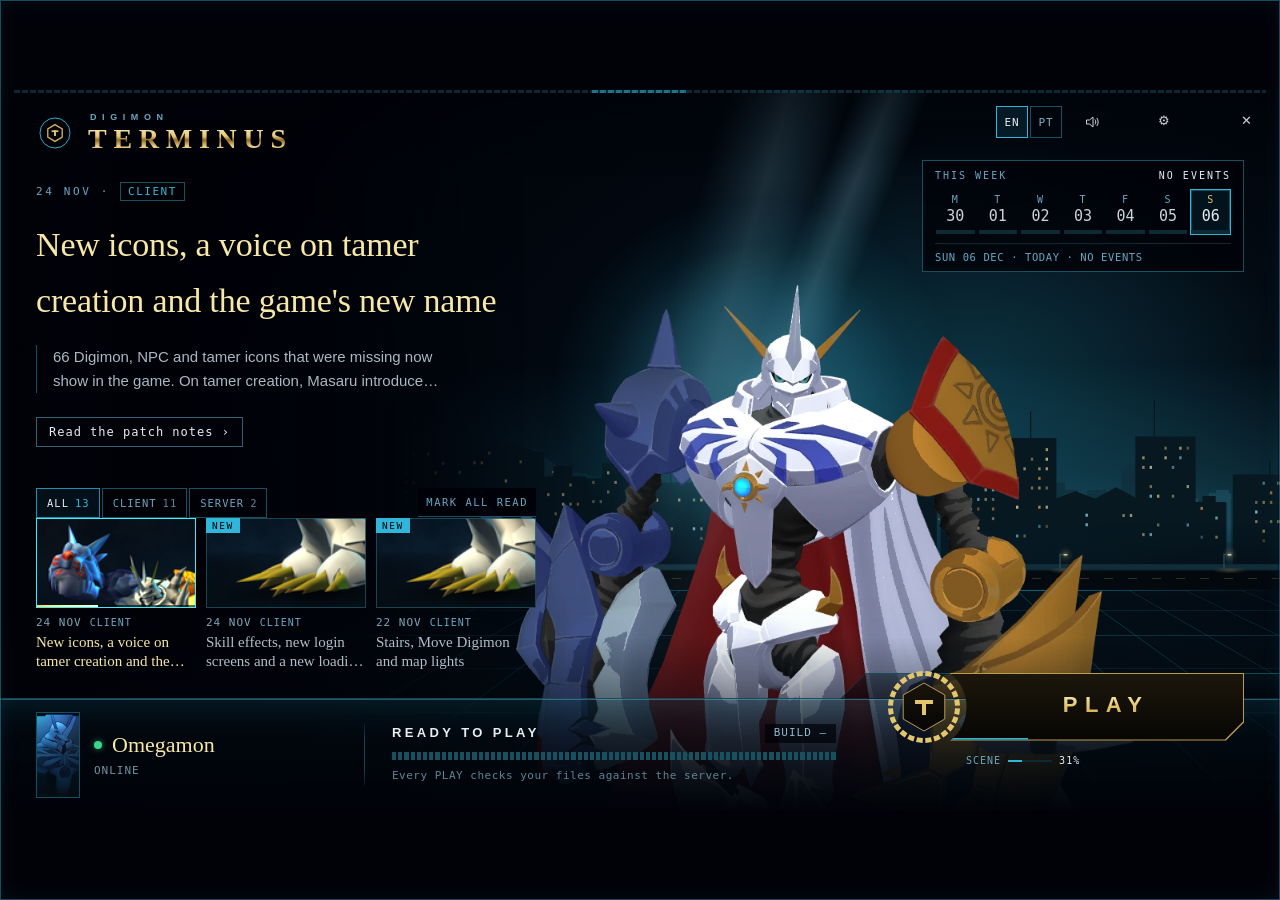
==== launcher/index.html @ 45e61c3b "manifest + news: update 2026112402" ====
<!DOCTYPE html>
<html lang="en">
<head>
<script>window.TD_PROD=1;document.documentElement.classList.add('prod')</script>
<link rel="stylesheet" href="prod.css">
<meta http-equiv="Content-Security-Policy" content="default-src 'self' data: blob:; script-src 'self' 'unsafe-inline'; style-src 'self' 'unsafe-inline' https://fonts.googleapis.com; font-src 'self' https://fonts.gstatic.com data:; media-src 'self' data: blob:; img-src 'self' data: blob:; connect-src 'self'">
<meta charset="utf-8">
<meta name="viewport" content="width=device-width, initial-scale=1">
<title>Digimon Terminus<!-- 159 --></title>
<link rel="icon" href="data:,">
<style>
  /* One hundred rounds, cumulative: round N = round N-1 + one change. #win gets classes r1..rN.
     Launcher only: update, news, server, settings, play. No account, no tamer (owner rule). */
  :root{--g:#000208;--td:#17505F;--tc:#1F8FAE;--tb:#2FB6D8;--lb:#4B8AA5;--gold:#E3C56E;--gd:#C7A452;--gb:#B99B52;--gl:#F7E7A8;--ink:#E8EDF2;--sil:#C9D4DC;--ok:#39d98a;--bad:#FF6644;--red:#CC2200;--un:#0d2a34;--warn:#E3C56E}
  *{box-sizing:border-box}
  html,body{margin:0;height:100%;background:#0b0d10;overflow:hidden;font-family:"Segoe UI",sans-serif;user-select:none}
  #fit{position:fixed;inset:0;display:grid;place-items:start start;padding-top:15px}
  #win{position:relative;width:1280px;height:720px;overflow:clip;background:var(--g);box-shadow:0 18px 60px #000d;outline:1px solid #1c2228;transform-origin:center;flex:none}
  button{all:unset;cursor:pointer} :focus-visible{outline:1px solid var(--gold);outline-offset:3px}
  .hide{display:none!important}

  /* ---- scene ---- */
  .scene{position:absolute;inset:0;background:url(img/hero_2560.png) 62% 50%/cover}
  .studio{position:absolute;inset:0;display:none;background:radial-gradient(ellipse 50% 42% at 66% 78%,rgba(31,143,174,.30),transparent 70%),radial-gradient(ellipse 70% 60% at 70% 40%,#071a24 0%,#020810 55%,#000208 100%)}
  .dots{position:absolute;inset:0;display:none;background:radial-gradient(circle,rgba(31,143,174,.16) 1px,transparent 1.6px) 0 0/12px 12px;-webkit-mask:radial-gradient(ellipse 45% 55% at 70% 55%,#000,transparent 75%);mask:radial-gradient(ellipse 45% 55% at 70% 55%,#000,transparent 75%)}
  .giant{position:absolute;left:560px;top:70px;display:none;font:700 150px Georgia,serif;letter-spacing:.04em;color:transparent;-webkit-text-stroke:1px rgba(47,182,216,.16);white-space:nowrap;pointer-events:none}
  .pair{position:absolute;left:100px;top:0;width:1280px;height:720px;display:none;background:url(img/hero_alpha.png) 0 0/1280px 720px no-repeat}
  .px1,.px2,.px3{transition:transform 1.2s cubic-bezier(.2,.6,.2,1)}
  #win.r6 .px1{transform:translate(calc(var(--px,0)*-3px),calc(var(--py,0)*-2px))}
  #win.r6 .px2{transform:translate(calc(var(--px,0)*-8px),calc(var(--py,0)*-4px))}
  #win.r6 .px3{transform:translate(calc(var(--px,0)*-14px),calc(var(--py,0)*-6px))}
  #win.r6 .pair .float{position:absolute;inset:0}
  #win.r6 .pair{animation:hover 7s ease-in-out infinite}
  @keyframes hover{50%{translate:0 -5px}}
  .fade{position:absolute;inset:0;pointer-events:none;background:linear-gradient(90deg,rgba(0,2,8,.94) 0%,rgba(0,2,8,.78) 30%,rgba(0,2,8,.12) 60%,transparent 78%),linear-gradient(0deg,rgba(0,2,8,.96) 0%,rgba(0,2,8,.55) 16%,transparent 34%),linear-gradient(180deg,rgba(0,2,8,.7),transparent 16%)}
  #win.r2 .scene{display:none} #win.r2 .studio,#win.r2 .dots,#win.r2 .giant,#win.r2 .pair{display:block}
  /* R11 close-up: the figure fills the right half and is the scale, so the giant outline goes */
  .haze{position:absolute;inset:0;display:none;pointer-events:none;background:radial-gradient(ellipse 46% 26% at 70% 104%,rgba(31,143,174,.20),transparent 70%),linear-gradient(0deg,rgba(23,80,95,.16),transparent 30%)}
  #win.r11 .giant{display:none!important} #win.r11 .haze{display:block}
  #win.r11 .pair{left:0;background-image:url(img/hero_close_alpha.png)}
  #win.r11 .studio{background:radial-gradient(ellipse 30% 46% at 71% 36%,rgba(31,143,174,.24),transparent 72%),radial-gradient(ellipse 62% 74% at 74% 46%,#06161f 0%,#020810 55%,#000208 100%)}
  #win.r11 .dots{-webkit-mask:radial-gradient(ellipse 34% 50% at 72% 40%,#000,transparent 75%);mask:radial-gradient(ellipse 34% 50% at 72% 40%,#000,transparent 75%)}
  #win.r11 .fade{background:linear-gradient(90deg,rgba(0,2,8,.96) 0%,rgba(0,2,8,.84) 32%,rgba(0,2,8,.2) 47%,transparent 56%),linear-gradient(0deg,rgba(0,2,8,.97) 0%,rgba(0,2,8,.5) 15%,transparent 30%),linear-gradient(180deg,rgba(0,2,8,.6),transparent 14%)}
  /* R16 ambient: drifting data motes behind the figure, one slow light sweep in front */
  .motes,.sweep{position:absolute;inset:0;pointer-events:none;display:none}
  #win.r16 .motes,#win.r16 .sweep{display:block}
  .motes i{position:absolute;background:var(--tb);animation:mote linear infinite}
  @keyframes mote{0%{transform:translateY(0);opacity:0}15%{opacity:var(--o)}85%{opacity:var(--o)}100%{transform:translateY(-90px);opacity:0}}
  .sweep{background:linear-gradient(104deg,transparent 42%,rgba(47,182,216,.09) 48%,rgba(247,231,168,.05) 50%,rgba(47,182,216,.09) 52%,transparent 58%) 0 0/300% 100%;animation:sweep 14s ease-in-out infinite;mix-blend-mode:screen;-webkit-mask:linear-gradient(90deg,transparent 40%,#000 60%);mask:linear-gradient(90deg,transparent 40%,#000 60%)}
  @keyframes sweep{0%{background-position:100% 0}60%,100%{background-position:0 0}}

  /* ---- chrome ---- */
  .brand{position:absolute;left:36px;top:26px;display:flex;align-items:center;gap:10px}
  .brand b{font:700 20px Georgia,serif;letter-spacing:.2em;background:linear-gradient(180deg,#FBEFC0 0%,#E8C878 40%,#8F6B24 54%,#EBD088 76%,#C7A452 100%);-webkit-background-clip:text;background-clip:text;color:transparent}
  #win.r3 .brand b{font-size:26px} #win.r3 .brand svg{width:30px;height:30px}
  .wc{position:absolute;right:18px;top:16px;display:flex;gap:4px;z-index:6;align-items:center}
  .wc button{width:30px;height:30px;display:grid;place-items:center;color:var(--sil);font-size:13px;border:1px solid transparent}
  .wc button:hover{border-color:var(--td);color:var(--gl)} .wc .x:hover{border-color:var(--red);color:var(--bad)}
  .lng{display:none;gap:2px;margin-right:10px} #win.r20 .lng{display:flex}
  .lng button{width:auto;height:24px;padding:0 8px;font:11px Consolas,monospace;letter-spacing:1px;color:var(--lb);border:1px solid var(--td)}
  .lng button[aria-pressed=true]{border-color:var(--gold);color:var(--gold);background:rgba(227,197,110,.06)}

  /* ---- story ---- */
  .story{position:absolute;left:36px;top:150px;width:470px}
  .story .eb{font:11px Consolas,monospace;color:var(--lb);letter-spacing:2px}
  .story h1{margin:14px 0 14px;font:400 48px/1.06 Georgia,serif;color:var(--gl)}
  .story p{margin:0;font-size:15px;line-height:1.6;color:#b3c2cb}
  .story .rd{display:inline-block;margin-top:18px;font:12px Consolas,monospace;color:var(--gold);letter-spacing:1px;border-bottom:1px solid rgba(199,164,82,.4);padding-bottom:2px;cursor:pointer}
  #win.r3 .story{top:128px;width:500px} #win.r3 .story h1{font-size:60px;line-height:1.02;margin:16px 0 18px} #win.r3 .story p{font-size:16px;max-width:400px}
  #win.r3 .story .eb{color:var(--gd)}
  #win.r11 .story{top:auto;bottom:302px;width:480px} #win.r11 .story h1{font-size:56px} #win.r15 .story{bottom:322px}
  .pg{position:absolute;left:36px;top:470px;display:flex;align-items:center;gap:12px;font:11px Consolas,monospace;color:var(--lb);letter-spacing:1px}
  .pg button{width:26px;height:26px;display:grid;place-items:center;border:1px solid var(--td);color:var(--sil)} .pg button:hover{border-color:var(--gd);color:var(--gl)}
  /* R7 news rail */
  .rail{position:absolute;left:36px;top:430px;width:500px;display:none}
  #win.r7 .rail{display:block} #win.r7 .pg{display:none}
  .ri{display:grid;grid-template-columns:62px 1fr;gap:14px;align-items:center;padding:9px 0;border-top:1px solid rgba(23,80,95,.55);cursor:pointer}
  .ri .d{font:11px Consolas,monospace;color:var(--lb);letter-spacing:1px}
  .ri .h{font:400 15px Georgia,serif;color:#9fb0ba;white-space:nowrap;overflow:hidden;text-overflow:ellipsis}
  .ri.on .h{color:var(--gl)} .ri:hover .h{color:var(--ink)}
  .ri .tm{grid-column:1/-1;display:none;gap:2px;height:2px;margin-top:6px}.ri.on .tm{display:flex}.ri .tm i{flex:1;background:var(--un)}.ri .tm i.l{background:var(--gd)}
  /* R15 thumbnails: crops of our own renders, 64x36 shown from 128x72 */
  .ri .th{display:none;width:64px;height:36px;background:#050c12 center/64px 36px no-repeat;outline:1px solid rgba(23,80,95,.8);outline-offset:-1px;filter:saturate(.85) brightness(1.05)}
  .ri.on .th{filter:brightness(1.3);outline-color:var(--gb)}
  #win.r15 .rail{top:412px;width:480px} #win.r15 .ri{grid-template-columns:64px 50px 1fr;gap:12px;padding:7px 0} #win.r15 .ri .th{display:block}

  /* ---- command bar ---- */
  .bar{position:absolute;left:0;right:0;bottom:0;height:112px;display:grid;grid-template-columns:300px 1fr 300px;align-items:center;gap:28px;padding:0 36px;border-top:1px solid rgba(23,80,95,.7);background:linear-gradient(180deg,rgba(0,2,8,.55),rgba(0,2,8,.94))}
  #win.r5 .bar{grid-template-columns:300px 1fr 380px}
  .srv{display:flex;align-items:center;gap:14px}
  .srv .pp{display:none;width:44px;height:86px;overflow:hidden;border:1px solid var(--td);flex:none;background:#050c12}
  .srv .pp img{display:block;width:126px;height:245px;margin:-36px 0 0 -41px}
  #win.r8 .srv .pp{display:block}
  .srv .tx{display:flex;flex-direction:column;gap:6px}
  .srv .r1{display:flex;align-items:center;gap:10px}
  .srv .d{width:8px;height:8px;border-radius:50%;background:var(--ok);box-shadow:0 0 6px #39d98a99}
  .srv .d.off{background:var(--bad);box-shadow:none}
  .srv b{font:400 20px Georgia,serif;color:var(--gl)}
  .srv .r2{font:11px Consolas,monospace;color:var(--lb);letter-spacing:1px}
  .srv .ld{display:none;gap:2px}.srv .ld i{width:8px;height:6px;background:var(--un)}.srv .ld i.l{background:var(--tc)}
  #win.r8 .srv .ld{display:flex}
  .prog .ph{display:flex;justify-content:space-between;align-items:baseline;font:12px Consolas,monospace;letter-spacing:1px;color:var(--lb);margin-bottom:10px;gap:10px}
  .prog .ph b{color:var(--gl);font-weight:400;white-space:nowrap} .prog .ph .er{color:var(--bad)}
  #win.r18 .prog .ph .er{border:1px solid var(--red);padding:1px 6px;font-size:11px}
  .strip{display:flex;gap:2px;height:8px}.strip i{flex:1;background:var(--un)}.strip i.l{background:var(--gold)}.strip i.t{background:var(--tc)}.strip i.e{background:var(--red)}.strip i.d{background:var(--td)}
  .prog .sub{margin-top:8px;font:11px/1.5 Consolas,monospace;color:#5f8494;letter-spacing:.5px;min-height:14px}
  #win.r18 .prog .sub{color:#6f93a3}
  .prog .sub u{color:var(--gold);text-decoration:none;border-bottom:1px solid rgba(199,164,82,.4);cursor:pointer}
  .actwrap{justify-self:end;display:flex;align-items:center;gap:14px}
  .gatebadge{display:none;position:relative;width:76px;height:76px;flex:none}
  #win.r5 .gatebadge{display:block}
  .gatebadge svg{position:absolute;inset:0}
  .gatebadge .sg{fill:var(--un)}.gatebadge .sg.l{fill:var(--gold)}.gatebadge .sg.t{fill:var(--tc)}.gatebadge .sg.h{fill:#FBEFC0}.gatebadge .sg.e{fill:var(--red)}.gatebadge .sg.d{fill:var(--td)}
  .gatebadge.spin svg.ring{animation:spin 1.2s linear infinite}
  @keyframes spin{to{transform:rotate(360deg)}}
  .play{width:280px;height:68px;position:relative;cursor:pointer;background:var(--gb);padding:1px;clip-path:polygon(18px 0,100% 0,100% calc(100% - 18px),calc(100% - 18px) 100%,0 100%,0 18px)}
  .play .in{height:100%;display:flex;align-items:center;justify-content:center;gap:14px;background:linear-gradient(180deg,#1c170b,#070604);clip-path:inherit;position:relative;overflow:hidden}
  .play span{font-size:24px;font-weight:700;letter-spacing:.5em;padding-left:.5em;background:linear-gradient(180deg,#FBEFC0,#E3C56E 55%,#C7A452);-webkit-background-clip:text;background-clip:text;color:transparent}
  .play small{font:11px Consolas,monospace;color:var(--gd);letter-spacing:1px}
  .play:hover{background:var(--gl);filter:drop-shadow(0 0 16px rgba(227,197,110,.3))}
  .play.teal{background:var(--td)} .play.teal span{background:linear-gradient(180deg,#bfe3ee,#4B8AA5);-webkit-background-clip:text;background-clip:text}
  .play.teal .in{background:linear-gradient(180deg,#071820,#03080c)} .play.teal small{color:var(--lb)}
  .play.red{background:var(--red)} .play.red span{background:linear-gradient(180deg,#ffd0c4,#FF6644);-webkit-background-clip:text;background-clip:text}
  .play.red .in{background:linear-gradient(180deg,#1a0805,#070302)} .play.red small{color:#c0503c}
  .play .sheen{position:absolute;top:0;bottom:0;width:22%;left:-25%;background:linear-gradient(90deg,transparent,rgba(247,231,168,.18),transparent);transform:skewX(-18deg)}
  .play:hover .sheen{animation:sh 1s ease-out infinite} @keyframes sh{from{left:-25%}to{left:110%}}
  /* R17 the Gate is cut into the button's left end: one control, one progress */
  #win.r17 .actwrap{gap:0;align-items:flex-start} #win.r17 .gatebadge{margin:-4px -36px 0 0;z-index:2}
  #win.r17 .play{width:318px;-webkit-mask:radial-gradient(circle at -2px 50%,transparent 42px,#000 43px);mask:radial-gradient(circle at -2px 50%,transparent 42px,#000 43px);clip-path:polygon(0 0,100% 0,100% calc(100% - 18px),calc(100% - 18px) 100%,0 100%)}
  #win.r17 .play .in{padding-left:40px;gap:12px} #win.r17 .play span{font-size:22px;letter-spacing:.34em;padding-left:.34em} .play small{white-space:nowrap}
  #win.r19 .play small:not(:empty)~.kc{display:none}
  #win.r17 .minor{padding-left:46px}
  .minor{display:none;gap:6px;margin-top:0}
  .minor button{height:28px;padding:0 10px;border:1px solid var(--td);font:11px Consolas,monospace;color:var(--sil);letter-spacing:1px}
  .minor button:hover{border-color:var(--tc);color:var(--gl)}
  #win.r4 .minor.on{display:flex}

  /* ---- R9 settings sheet ---- */
  .scrim{position:absolute;inset:0;background:rgba(0,1,5,.55);opacity:0;pointer-events:none;transition:opacity .2s;z-index:7}
  .sheet{position:absolute;top:0;right:0;bottom:0;width:440px;transform:translateX(100%);visibility:hidden;transition:transform .26s cubic-bezier(.2,.8,.2,1),visibility 0s .26s;background:linear-gradient(180deg,#040a12,#000208);border-left:1px solid var(--td);z-index:8;padding:28px 30px;overflow:auto}
  #win.sheetopen .scrim,#win.notesopen .scrim{opacity:1;pointer-events:auto} #win.sheetopen .sheet{transform:none;visibility:visible;transition-delay:0s}
  .sheet h2,.notes h2{margin:0;font:400 28px Georgia,serif;color:var(--gl)} .sheet .x,.notes .x{position:absolute;right:16px;top:18px;width:30px;height:30px;display:grid;place-items:center;color:var(--sil);border:1px solid transparent}.sheet .x:hover,.notes .x:hover{border-color:var(--td)}
  .sh-g{margin-top:22px}.sh-g .gl{font-size:11px;font-weight:600;letter-spacing:.36em;color:var(--lb);margin-bottom:8px}
  .sh-o{display:flex;align-items:center;justify-content:space-between;min-height:40px;border-top:1px solid var(--un);font-size:13.5px;color:var(--sil);gap:10px}
  .seg{display:flex;gap:2px}.seg button{height:26px;padding:0 9px;border:1px solid var(--td);font:11px Consolas,monospace;color:var(--lb);letter-spacing:1px}
  .seg button[aria-pressed=true]{border-color:var(--gold);color:var(--gold);background:rgba(227,197,110,.06)}
  .tg{width:52px;height:22px;border:1px solid var(--td);position:relative;cursor:pointer;flex:none}
  .tg::after{content:"OFF";position:absolute;inset:0;display:grid;place-items:center;font:700 9px Consolas,monospace;letter-spacing:2px;color:#3a4650}
  .tg.on{border-color:var(--gb);background:repeating-linear-gradient(90deg,rgba(0,0,0,.25) 0 1px,transparent 1px 6px),linear-gradient(180deg,#E3C56E,#C7A452)}.tg.on::after{content:"ON";color:#1a1205}
  .sh-a{display:flex;gap:6px;margin-top:10px}.sh-a button{height:32px;padding:0 12px;border:1px solid var(--td);font:11px Consolas,monospace;color:var(--sil);letter-spacing:1px}.sh-a button:hover{border-color:var(--tc);color:var(--gl)}
  .sh-n{margin-top:16px;font:11px Consolas,monospace;color:#5f8494;line-height:1.5}
  .gear{display:none} #win.r9 .gear{display:grid}

  /* ---- R12 first install: a full-window flow that replaces story and bar ---- */
  .inst{position:absolute;left:36px;top:96px;width:520px;display:none;z-index:3}
  #win.r12[data-st=install] .inst,#win.r12[data-st=installing] .inst{display:block}
  #win.r12[data-st=install] :is(.story,.rail,.pg,.bar),#win.r12[data-st=installing] :is(.story,.pg,.bar){display:none!important}
  .inst .eb{font:11px Consolas,monospace;color:var(--gd);letter-spacing:2px}
  .inst h1{margin:12px 0 10px;font:400 46px/1.04 Georgia,serif;color:var(--gl)}
  .inst p{margin:0 0 20px;font-size:15px;line-height:1.55;color:#b3c2cb;max-width:440px}
  .facts{display:grid;grid-template-columns:repeat(3,1fr);border-top:1px solid var(--td);border-bottom:1px solid var(--un)}
  .facts div{padding:10px 0 11px;font:11px Consolas,monospace;color:var(--lb);letter-spacing:1px}
  .facts div+div{padding-left:16px;border-left:1px solid var(--un)}
  .facts b{display:block;margin-top:4px;font:400 22px Georgia,serif;letter-spacing:0;color:var(--ink)}
  .fld{margin-top:18px}.fld .lb,.disk .lb{font:11px Consolas,monospace;color:var(--lb);letter-spacing:1px;margin-bottom:7px;display:flex;justify-content:space-between}
  .fld .row{display:flex;gap:6px}.fld .path{flex:1;height:34px;display:flex;align-items:center;padding:0 12px;border:1px solid var(--td);font:13px Consolas,monospace;color:var(--ink);background:rgba(4,10,18,.7)}
  .fld .row button,.ib{height:34px;padding:0 14px;border:1px solid var(--td);font:11px Consolas,monospace;color:var(--sil);letter-spacing:1px;display:grid;place-items:center}
  .fld .row button:hover,.ib:hover{border-color:var(--tc);color:var(--gl)}
  .disk{margin-top:16px}.disk .ok{color:var(--ok)}
  .dmeter{display:flex;gap:2px;height:8px}.dmeter i{flex:1;background:var(--un)}.dmeter i.u{background:var(--td)}.dmeter i.n{background:var(--gold)}
  .disk .lg{margin-top:7px;display:flex;gap:16px;font:11px Consolas,monospace;color:#5f8494;letter-spacing:.5px}
  .disk .lg i{display:inline-block;width:8px;height:8px;margin-right:6px;vertical-align:-1px}
  .iopt{margin-top:14px;display:flex;gap:26px;font-size:13px;color:var(--sil)} .iopt label{display:flex;align-items:center;gap:10px}
  .igo{margin-top:22px;display:flex;align-items:center;gap:16px}
  .igo .play{width:300px}
  .igo .tip{font:11px/1.5 Consolas,monospace;color:#5f8494;max-width:190px}
  .inst .run{display:none} #win[data-st=installing] .inst .run{display:block} #win[data-st=installing] .inst .setup{display:none}
  .steps{display:flex;gap:0;margin:4px 0 18px;font:11px Consolas,monospace;letter-spacing:1px}
  .steps span{flex:1;padding:8px 0;border-top:2px solid var(--un);color:#5f8494}.steps span.on{border-color:var(--gold);color:var(--gl)}.steps span.dn{border-color:var(--td);color:var(--lb)}
  .bigstrip{display:flex;gap:2px;height:10px}.bigstrip i{flex:1;background:var(--un)}.bigstrip i.l{background:var(--gold)}
  .inst .nums{display:flex;justify-content:space-between;margin-top:10px;font:12px Consolas,monospace;color:var(--lb);letter-spacing:1px}.inst .nums b{color:var(--ink);font-weight:400}
  .inst .now{margin-top:14px;font:11px/1.6 Consolas,monospace;color:#5f8494}
  .inst .ctl{margin-top:20px;display:flex;gap:6px}
  .inst.paused .bigstrip i.l{background:var(--gd);opacity:.55}

  /* ---- R13 game running: the launcher steps back to the tray ---- */
  .tray{position:absolute;right:18px;top:58px;width:300px;display:none;gap:12px;padding:12px 14px;border:1px solid var(--td);background:rgba(4,10,18,.9);z-index:4}
  #win.r13[data-st=running] .tray{display:flex}
  .tray svg{flex:none} .tray b{display:block;font:400 15px Georgia,serif;color:var(--gl)} .tray span{display:block;margin-top:4px;font:11px/1.5 Consolas,monospace;color:var(--lb)}

  /* ---- R14 patch notes sheet (left) ---- */
  .notes{position:absolute;top:0;left:0;bottom:0;width:560px;transform:translateX(-100%);visibility:hidden;transition:transform .26s cubic-bezier(.2,.8,.2,1),visibility 0s .26s;background:linear-gradient(180deg,#040a12,#000208);border-right:1px solid var(--td);z-index:8;padding:28px 36px;overflow:auto}
  #win.notesopen .notes{transform:none;visibility:visible;transition-delay:0s}
  .notes .vs{display:flex;gap:2px;margin-top:16px}
  .notes .meta{margin-top:12px;font:11px Consolas,monospace;color:var(--lb);letter-spacing:1px}
  .pn-g{margin-top:20px}.pn-g .gl{font-size:11px;font-weight:600;letter-spacing:.36em;color:var(--lb);margin-bottom:6px}
  .pn-i{display:grid;grid-template-columns:1fr auto;gap:14px;align-items:baseline;padding:9px 0;border-top:1px solid var(--un);font-size:13.5px;line-height:1.5;color:var(--sil)}
  .pn-i em{font:normal 10px Consolas,monospace;letter-spacing:1px;color:var(--lb);border:1px solid var(--un);padding:1px 6px;white-space:nowrap}
  .notes .foot{margin-top:22px;display:flex;gap:6px;align-items:center}
  .notes .foot .go{height:34px;padding:0 14px;border:1px solid var(--gb);font:11px Consolas,monospace;color:var(--gold);letter-spacing:1px;display:grid;place-items:center}

  /* ---- R19 keyboard ---- */
  .kc{display:none;font:10px/1 Consolas,monospace;font-style:normal;letter-spacing:1px;color:var(--lb);border:1px solid var(--td);padding:3px 5px;margin-left:10px;vertical-align:2px;-webkit-text-fill-color:var(--lb)}
  #win.r19 .kc{display:inline-block}
  .keys{position:absolute;left:36px;top:112px;width:500px;height:488px;display:none;z-index:6;padding:22px 26px 18px;border:1px solid var(--td);background:linear-gradient(180deg,#040a12,#000208)}
  #win.keysopen .keys{display:block}
  .keys h3{margin:0 0 12px;font:400 24px Georgia,serif;color:var(--gl)}
  .keys .k{display:grid;grid-template-columns:92px 1fr;align-items:center;min-height:34px;border-top:1px solid var(--un);font-size:13.5px;color:var(--sil)}
  .keys .k kbd{justify-self:start;font:11px Consolas,monospace;letter-spacing:1px;color:var(--ink);border:1px solid var(--td);border-bottom-width:2px;padding:3px 7px}
  .keys .nt{margin-top:10px;font:11px Consolas,monospace;color:#5f8494}
  #win.r19.kfoc .actwrap{outline:1px solid var(--gold);outline-offset:5px}

  /* ---- R10 launch ---- */
  .flash{position:absolute;inset:0;pointer-events:none;opacity:0;z-index:9;background:radial-gradient(circle at 78% 62%,#F7E7A855,#000208 48%)}
  #win.launch .flash{animation:fl 1.4s ease-in forwards} @keyframes fl{45%{opacity:.55}100%{opacity:1}}
  #win.launch .pair{transition:transform 1.4s ease-in;transform:scale(1.05);transform-origin:70% 60%}
  #win.r11.launch .pair{transform-origin:72% 38%}
  .starting{position:absolute;inset:0;display:grid;place-items:center;z-index:10;opacity:0;pointer-events:none;text-align:center}
  #win.launch .starting{opacity:1;transition:opacity .3s 1.2s}
  .starting b{display:block;font-size:22px;font-weight:600;letter-spacing:.5em;padding-left:.5em;color:var(--gd)} .starting small{display:block;margin-top:12px;font:12px Consolas,monospace;color:var(--lb);letter-spacing:1px}


  /* ================= R21-R40 ================= */
  /* R21 Supreme Cannon: classic Omegamon from our client, cannon aimed at the headline */
  #win.r21 .studio{background:#000208 url(img/hero_cannon_plate.png) 0 -52px/1280px 720px no-repeat}
  #win.r21 .dots{display:none}
  #win.r21 .pair{top:-52px;background-image:url(img/hero_cannon_alpha.png)}
  #win.r21.launch .pair{transform-origin:40% 22%}
  #win.r21 .story{top:92px;bottom:auto;width:462px} #win.r21 .story h1{font-size:48px;line-height:1.08;margin:14px 0 16px}
  #win.r21 .story p{max-width:420px}
  #win.r21 .fade{background:linear-gradient(90deg,rgba(0,2,8,.92) 0%,rgba(0,2,8,.7) 24%,rgba(0,2,8,.16) 36%,transparent 41%),linear-gradient(0deg,rgba(0,2,8,.97) 0%,rgba(0,2,8,.45) 14%,transparent 24%),linear-gradient(180deg,rgba(0,2,8,.55),transparent 12%)}
  #win.r21 .flash{background:radial-gradient(circle at 39% 20%,#F7E7A855,#000208 46%)}

  /* R22 wordmark lockup */
  .brand .bx{display:flex;flex-direction:column;gap:3px}
  .brand .sup{display:none;font:600 9px "Segoe UI",sans-serif;letter-spacing:.62em;color:var(--lb);padding-left:2px}
  .brand .rule{display:none;width:180px;height:1px;margin-left:16px;background:linear-gradient(90deg,var(--td),transparent);position:relative}
  .brand .rule::before{content:"";position:absolute;left:0;top:-2px;width:5px;height:5px;background:var(--gd)}
  #win.r22 .brand{gap:14px;top:22px} #win.r22 .brand .sup,#win.r22 .brand .rule{display:block}
  #win.r22 .brand b{font-size:28px;letter-spacing:.24em;line-height:1} #win.r22 .brand svg{width:38px;height:38px}

  /* R23 the bar steps up behind PLAY: one plinth, one keystone */
  .plinth{display:none;position:absolute;right:0;top:-26px;width:440px;height:26px;pointer-events:none;
    background:linear-gradient(180deg,rgba(0,4,10,.86),rgba(0,3,9,.9));clip-path:polygon(26px 0,100% 0,100% 100%,0 100%)}
  .plinth::before{content:"";position:absolute;left:26px;right:0;top:0;height:1px;background:rgba(23,80,95,.9)}
  .plinth::after{content:"";position:absolute;left:0;bottom:0;width:36.8px;height:1px;background:rgba(23,80,95,.9);transform-origin:0 0;transform:rotate(-45deg)}
  .plinth i{position:absolute;right:178px;top:-3px;width:7px;height:7px;background:var(--gd)}
  #win.r23 .plinth{display:block} #win.r23 .actwrap{margin-top:-62px}
  #win.r23 .bar{border-top-color:rgba(23,80,95,.9);clip-path:none}
  #win.r23 .bar{background:linear-gradient(180deg,rgba(0,2,8,.6),rgba(0,2,8,.95))}

  /* R24 news categories */
  .cats{position:absolute;left:36px;top:398px;display:none;gap:2px}
  .cats button{height:24px;padding:0 9px;border:1px solid var(--td);font:10.5px Consolas,monospace;letter-spacing:1px;color:var(--lb)}
  .cats button b{font-weight:400;color:#5f8494;margin-left:6px}
  .cats button[aria-pressed=true]{border-color:var(--tc);color:var(--ink);background:rgba(31,143,174,.10)}
  .cats button[aria-pressed=true] b{color:var(--tb)}
  #win.r24 .cats{display:flex} #win.r24 .rail{top:432px}
  .ri .cg{display:none;font:10px Consolas,monospace;letter-spacing:1px;color:var(--tc)}
  #win.r24 .ri{grid-template-columns:64px 50px 1fr} #win.r24 .ri .d{display:flex;flex-direction:column;gap:3px;line-height:1}
  #win.r24 .ri .cg{display:block}

  /* R25 update size preview: the strip shows what the 312 MB is made of */
  .strip i.p1{background:#1F8FAE}.strip i.p2{background:#4B8AA5}.strip i.p3{background:#2b6d84}.strip i.p4{background:#C7A452}
  .legend{display:flex;gap:14px;font:11px Consolas,monospace;color:var(--lb);letter-spacing:.5px}
  .legend i{display:inline-block;width:8px;height:8px;margin-right:6px;vertical-align:-1px}
  .legend b{font-weight:400;color:var(--ink)}
  .prog .sub .legend{margin-top:1px}

  /* R26 changelog diff */
  .diff{display:none;margin-top:16px;border:1px solid var(--un);padding:10px 12px}
  #win.r26 .diff{display:block}
  .diff .dh{display:flex;justify-content:space-between;font:11px Consolas,monospace;color:var(--lb);letter-spacing:1px}
  .diff .dh b{color:var(--ink);font-weight:400}
  .diff .db{display:flex;gap:2px;height:6px;margin:9px 0 8px}.diff .db i{flex:1}
  .diff .dl{display:flex;gap:16px;font:11px Consolas,monospace;color:var(--lb)}.diff .dl i{display:inline-block;width:8px;height:8px;margin-right:6px;vertical-align:-1px}
  .k-new{background:#2FB6D8}.k-chg{background:#1F8FAE}.k-fix{background:#4B8AA5}.k-del{background:#7a3a2e}
  .pn-i .mk{display:none}
  #win.r26 .pn-i{grid-template-columns:44px 1fr auto;padding:7px 0} #win.r26 .pn-g{margin-top:14px} #win.r26 .diff{margin-top:12px} #win.r26 .pn-i .mk{display:block;font:normal 9.5px Consolas,monospace;letter-spacing:1px;padding:2px 0;text-align:center;color:#000208;align-self:start;margin-top:3px}
  #win.r26 .pn-i .mk.k-del{color:#f0c8bd}
  .pn-i .sz{display:none} #win.r26 .pn-i .sz{display:inline;margin-left:8px;color:#5f8494;font:11px Consolas,monospace}

  /* R27 maintenance countdown */
  .maint{position:absolute;right:36px;top:66px;display:none;flex-direction:column;gap:7px;padding:10px 14px 11px;border:1px solid var(--td);background:rgba(0,2,8,.84);z-index:5;font:11px Consolas,monospace;letter-spacing:1px;color:var(--lb)}
  #win.r27[data-st=maint] .maint{display:flex}
  .maint b{color:var(--ink);font-weight:400}
  .maint .m2{display:flex;align-items:center;gap:12px}
  .maint .cd{font:18px Consolas,monospace;color:var(--gl);letter-spacing:2px}
  .maint .mb{display:flex;gap:2px}.maint .mb i{width:6px;height:10px;background:var(--un)}.maint .mb i.l{background:var(--tc)}
  #win[data-st=maint] .evt{top:142px}
  /* R28 entering the world */
  .world{position:absolute;inset:0;z-index:9;display:none;background:linear-gradient(90deg,rgba(0,2,8,.94) 0%,rgba(0,2,8,.8) 34%,rgba(0,2,8,.22) 50%,rgba(0,2,8,.12) 100%)}
  #win[data-st=launching] .brand{z-index:10}
  #win.r28[data-st=launching] .world{display:block}
  #win.r28[data-st=launching] :is(.story,.rail,.cats,.pg,.bar,.brand .rule,.maint,.evt){visibility:hidden}
  .world .wl{position:absolute;left:36px;top:190px;width:500px}
  .world .eb{font:11px Consolas,monospace;color:var(--gd);letter-spacing:2px}
  .world h2{margin:12px 0 26px;font:400 44px/1.06 Georgia,serif;color:var(--gl)}
  .stg{display:grid;grid-template-columns:120px 1fr 110px;align-items:center;gap:14px;padding:11px 0;border-top:1px solid var(--un);font:11px Consolas,monospace;letter-spacing:1px;color:var(--lb)}
  .stg .bars{display:flex;gap:2px;height:6px}.stg .bars i{flex:1;background:var(--un)}.stg .bars i.l{background:var(--tc)}.stg .bars i.g{background:var(--gd)}
  .stg .v{text-align:right;color:var(--ink)} .stg.done .v{color:var(--lb)} .stg.wait{color:#5f8494}
  .world .nt{margin-top:16px;font:11px/1.6 Consolas,monospace;color:#5f8494}
  @keyframes chg{50%{transform:scale(1.18);opacity:.75}}

  /* R29 community row */
  .comm{display:none;gap:2px;margin-right:12px}
  #win.r29 .comm{display:flex}
  .comm a{height:24px;display:flex;align-items:center;gap:6px;padding:0 8px;border:1px solid transparent;font:10.5px Consolas,monospace;letter-spacing:1px;color:var(--lb);text-decoration:none;cursor:pointer}
  .comm a:hover{border-color:var(--td);color:var(--ink)}
  .comm a svg{flex:none}

  /* R30 event theming hook: data-event on #win sets the accent of the studio glow and lights an event chip */
  .evt{display:none;position:absolute;right:36px;top:70px;z-index:4;align-items:center;gap:10px;height:30px;padding:0 12px 0 0;border:1px solid var(--td);background:rgba(0,2,8,.78);font:11px Consolas,monospace;letter-spacing:1px;color:var(--lb)}
  .evt::before{content:"";width:4px;align-self:stretch;background:var(--ev,#2FB6D8)}
  .evt b{font-weight:400;color:var(--ink)} .evt .t{color:var(--gl)}
  #win.r30[data-event] .evt{display:flex}
  #win.r30[data-event=double-drops]{--ev:#2FB6D8}
  #win.r30[data-event] .haze{background:radial-gradient(ellipse 46% 26% at 70% 98%,color-mix(in srgb,var(--ev) 26%,transparent),transparent 70%),linear-gradient(0deg,rgba(23,80,95,.16),transparent 30%)}
  .ri .lv{display:none} #win.r30[data-event] .ri .lv{display:inline-block;margin-left:8px;font:9.5px Consolas,monospace;letter-spacing:1px;color:#000208;background:var(--ev);padding:1px 5px;vertical-align:2px}

  /* R31 first run: this PC, checked */
  .thispc{display:none;margin-top:16px}
  #win.r31 .thispc{display:block}
  .thispc .lb{font:11px Consolas,monospace;color:var(--lb);letter-spacing:1px;margin-bottom:7px;display:flex;justify-content:space-between}
  .thispc .lb b{font-weight:400;color:var(--gl)}
  .thispc .rw{display:grid;grid-template-columns:repeat(4,1fr);border-top:1px solid var(--td);border-bottom:1px solid var(--un)}
  .thispc .rw div{padding:8px 0 9px;font:10.5px Consolas,monospace;color:var(--lb);letter-spacing:1px}
  .thispc .rw div+div{padding-left:12px;border-left:1px solid var(--un)}
  .thispc .rw b{display:block;margin-top:3px;font:400 14px Georgia,serif;letter-spacing:0;color:var(--ink)}
  .thispc .rw b::after{content:" ✓";font:11px Consolas,monospace;color:var(--ok)}
  #win.r31 .inst{top:84px} #win.r31 .inst p{margin-bottom:14px} #win.r31 .inst h1{font-size:42px}
  #win.r31 .fld{margin-top:14px} #win.r31 .disk{margin-top:12px} #win.r31 .igo{margin-top:16px} #win.r31 .iopt{margin-top:12px}

  /* R32 compact mode */
  .wc .cmp{display:none} #win.r32 .wc .cmp{display:grid}
  #win.mini{height:212px}
  #win.mini :is(.story,.rail,.cats,.pg,.evt,.maint,.motes,.sweep){display:none!important}
  #win.mini .pair{top:-118px;left:-40px} #win.mini .studio{background-position:-40px -118px}
  #win.mini .brand .rule{display:none}
  #win.mini .mtx{display:block}
  .mtx{display:none;position:absolute;left:36px;top:74px;font:400 17px Georgia,serif;color:var(--sil);white-space:nowrap}
  .mtx span{font:11px Consolas,monospace;color:var(--lb);letter-spacing:1px;margin-right:12px}
  #win.mini .fade{background:linear-gradient(90deg,rgba(0,2,8,.95) 0%,rgba(0,2,8,.7) 30%,transparent 50%)}

  /* R33 a larger window: chrome keeps its size, the art and the column scale */
  #win.big{width:1600px;height:900px}
  #win.big .studio{background-size:1600px 900px;background-position:0 -65px}
  #win.big .pair{top:-65px;width:1600px;height:900px;background-size:1600px 900px}
  #win.big .story{top:108px;width:540px;left:48px} #win.big .story h1{font-size:66px} #win.big .story p{font-size:17px;max-width:500px}
  #win.big .cats{top:500px;left:48px} #win.big .rail{top:536px;left:48px;width:560px}
  #win.big .brand{left:48px} #win.big .bar{height:124px;padding:0 48px}
  #win.big .fade{background:linear-gradient(90deg,rgba(0,2,8,.92) 0%,rgba(0,2,8,.7) 24%,rgba(0,2,8,.16) 36%,transparent 41%),linear-gradient(0deg,rgba(0,2,8,.97) 0%,rgba(0,2,8,.45) 14%,transparent 24%),linear-gradient(180deg,rgba(0,2,8,.55),transparent 12%)}

  /* R34 sound cues */
  .wc .snd{display:none} #win.r34 .wc .snd{display:grid}
  .sh-g.sound{display:none} #win.r34 .sh-g.sound{display:block}
  .sh-o small{display:block;font:11px Consolas,monospace;color:#5f8494;margin-top:2px}
  .sh-o.tall{min-height:50px}

  /* R35 crash and report */
  .report{position:absolute;left:36px;top:96px;width:520px;display:none;z-index:6;padding:22px 26px 20px;border:1px solid var(--td);background:linear-gradient(180deg,#040a12,#000208)}
  #win.reportopen .report{display:block}
  .report h3{margin:0 0 6px;font:400 26px Georgia,serif;color:var(--gl)}
  .report p{margin:0 0 14px;font-size:13.5px;line-height:1.55;color:var(--sil)}
  .report .f{display:grid;grid-template-columns:1fr auto 52px;gap:12px;align-items:center;min-height:36px;border-top:1px solid var(--un);font:12px Consolas,monospace;color:var(--ink)}
  .report .f span{color:var(--lb);font-size:11px}
  .report .nv{margin-top:12px;padding:9px 12px;border:1px solid var(--un);font:11px/1.5 Consolas,monospace;color:var(--lb)}
  .report .nv b{color:var(--ink);font-weight:400}
  .report .ac{margin-top:16px;display:flex;gap:6px}
  .report .ac .go{height:34px;padding:0 14px;border:1px solid var(--gb);font:11px Consolas,monospace;color:var(--gold);letter-spacing:1px;display:grid;place-items:center}

  /* R36 the error code is a chip that copies the details support needs */
  #win.r36 .prog .ph .er{cursor:pointer;display:inline-flex;align-items:center;gap:6px}
  #win.r36 .prog .ph .er::after{content:"";width:8px;height:9px;border:1px solid currentColor;box-shadow:2px -2px 0 -1px #000208,2px -2px 0 0 currentColor;opacity:.8}
  #win.r36 .prog .ph .er.ok{border-color:var(--td);color:var(--lb)} #win.r36 .prog .ph .er.ok::after{display:none}

  /* R37 headline polish: category chip, measured paragraph, ghost button for the notes */
  #win.r37 .story .eb{display:flex;align-items:center;gap:10px}
  #win.r37 .story .eb .cg{border:1px solid var(--td);padding:2px 7px;color:var(--tb);letter-spacing:1.5px}
  #win.r37 .story .rd{border:1px solid rgba(199,164,82,.45);padding:7px 12px;margin-top:16px}
  #win.r37 .story p{max-width:400px;color:#a9b9c3}
  #win.r37 .story h1{text-wrap:balance}

  /* R38 the Gate counts: digits in the hex while it works, a bright lead segment */
  .gatebadge .pc{display:none}
  #win.r38 .gatebadge.spin .pc{display:block} #win.r38 .gatebadge.spin .tg{display:none}
  #win.r38 .gatebadge.spin svg.ring{animation:none}
  .gatebadge .sg.hd{fill:#FBEFC0}

  /* R39 accessibility */
  .sh-g.a11y{display:none} #win.r39 .sh-g.a11y{display:block}
  #win.t115 .story p,#win.t115 .prog .sub,#win.t115 .ri .h{font-size:1.15em}
  #win.t115 .story p{font-size:17px} #win.t115 .ri .h{font-size:17px} #win.t115 .prog .sub{font-size:12.5px}

  /* R40 calm ready: gold is only PLAY; a verified strip is quiet teal */
  #win.r40[data-st=ready] .strip i.l{background:#17505F}
  #win.r40[data-st=ready] .prog .ph b{color:var(--lb)}
  #win.r40 .ri .tm i.l{background:#4B8AA5}
  #win.r40 .story .eb{color:var(--lb)}
  /* fixes found in the 1:1 renders */
  #win[data-st=install] .cats,#win[data-st=installing] .cats{display:none!important}
  #win.r31 .igo .play{-webkit-mask:none;mask:none;width:300px;clip-path:polygon(18px 0,100% 0,100% calc(100% - 18px),calc(100% - 18px) 100%,0 100%,0 18px)}
  #win.r31 .igo .play .in{padding-left:0}
  #win.mini .plinth,#win.mini .comm{display:none!important} #win.mini .actwrap{margin-top:0}
  #win.mini .bar{background:linear-gradient(180deg,rgba(0,2,8,.86),rgba(0,2,8,.97))}
  #win.mini .pair{top:-96px;left:10px} #win.mini .studio{background-position:10px -96px}
  #win[data-st=crashed] .play span{font-size:18px;letter-spacing:.24em;padding-left:.24em;white-space:nowrap}
  #win.reportopen :is(.story,.cats,.rail){visibility:hidden}
  #win.big .story{width:600px} #win.big .story h1{font-size:60px}

  /* ================= R41-R60 ================= */
  /* R41 the re-shot art (cape lit red) */
  /* owner 2026-11-05: keep the clear-cannon art (keyart3) over the red-cape re-shoot */
  #win.big.r41 .studio{background-size:1600px 900px;background-position:0 -65px}

  /* R42 opening choreography: art powers up, type rises, bar slides, the Gate fills last */
  @keyframes o-fade{from{opacity:0}}
  @keyframes o-on{from{opacity:0;scale:1.035;filter:brightness(.25) saturate(.4)}}
  @keyframes o-up{from{opacity:0;translate:0 14px}}
  @keyframes o-bar{from{opacity:0;translate:0 30px}}
  @keyframes o-seg{from{opacity:.08}}
  @keyframes o-play{0%{filter:brightness(.35)}70%{filter:brightness(1.35)}}
  #win.r42.open :is(.studio,.floor,.haze){animation:o-fade .7s ease-out both}
  #win.r42.open .pair{animation:o-on .95s cubic-bezier(.2,.7,.2,1) .12s both,hover 7s ease-in-out 1.1s infinite}
  #win.r42.open .brand{animation:o-up .5s ease-out .3s both}
  #win.r42.open .story>*{animation:o-up .5s cubic-bezier(.2,.7,.2,1) both}
  #win.r42.open .story>:nth-child(1){animation-delay:.38s}#win.r42.open .story>:nth-child(2){animation-delay:.46s}
  #win.r42.open .story>:nth-child(3){animation-delay:.56s}#win.r42.open .story>:nth-child(4){animation-delay:.64s}
  #win.r42.open .cats{animation:o-up .45s ease-out .7s both}
  #win.r42.open .rail .ri{animation:o-up .45s ease-out both}
  #win.r42.open .rail .ri:nth-child(1){animation-delay:.76s}#win.r42.open .rail .ri:nth-child(2){animation-delay:.84s}#win.r42.open .rail .ri:nth-child(3){animation-delay:.92s}
  #win.r42.open .bar{animation:o-bar .55s cubic-bezier(.2,.7,.2,1) .5s both}
  #win.r42.open .wc,#win.r42.open .evt{animation:o-fade .5s ease-out .6s both}
  #win.r42.open .gatebadge .sg{animation:o-seg .18s ease-out both;animation-delay:calc(.95s + var(--i,0) * 22ms)}
  #win.r42.open .play{animation:o-play .5s ease-out 1.45s both}

  /* R43 bar hierarchy: status in bright tracked caps, build as data, hairlines between zones */
  #win.r43 .prog .ph{align-items:center;margin-bottom:11px}
  #win.r43 .prog .ph #ph1{font:600 13px "Segoe UI",sans-serif;letter-spacing:.26em;color:var(--ink)}
  #win.r43 .prog .ph b{font:11px Consolas,monospace;letter-spacing:1px;color:var(--lb)}
  #win.r43 .prog .ph b.er{color:var(--bad)}
  #win.r43 .prog{position:relative;padding-left:28px}
  #win.r43 .prog::before{content:"";position:absolute;left:0;top:-6px;bottom:-6px;width:1px;background:linear-gradient(180deg,transparent,rgba(23,80,95,.9) 30%,rgba(23,80,95,.9) 70%,transparent)}
  #win.r43 .srv b{font-size:22px}
  #win.r43 .srv .r2{color:#6f93a3}
  #win.r43 .prog .sub{color:#5f8494}

  /* R44 a quiet data floor and one horizon line */
  .floor{position:absolute;inset:0;display:none;pointer-events:none;perspective:520px;perspective-origin:66% 62%;overflow:hidden}
  #win.r44 .floor{display:block}
  .floor i{position:absolute;left:-30%;right:-30%;top:0;height:900px;transform-origin:50% 0;transform:translateY(500px) rotateX(78deg);
    background:repeating-linear-gradient(90deg,rgba(31,143,174,.34) 0 1px,transparent 1px 56px),repeating-linear-gradient(0deg,rgba(31,143,174,.34) 0 1px,transparent 1px 56px);
    -webkit-mask:radial-gradient(ellipse 22% 40% at 66% 6%,#000 0%,rgba(0,0,0,.5) 50%,transparent 85%);mask:radial-gradient(ellipse 22% 40% at 66% 6%,#000 0%,rgba(0,0,0,.5) 50%,transparent 85%)}
  .floor b{position:absolute;left:38%;right:0;top:500px;height:1px;background:linear-gradient(90deg,transparent,rgba(47,182,216,.45) 40%,rgba(47,182,216,.45) 70%,transparent)}
  #win.big .floor i{transform:translateY(625px) rotateX(78deg)} #win.big .floor b{top:625px}
  #win.mini .floor{display:none}

  /* R45 type rhythm: 8 px steps */
  #win.r45 .story .eb{letter-spacing:.24em;font-size:11px}
  #win.r45 .story h1{font-size:52px;line-height:56px;letter-spacing:-.005em;margin:16px 0 16px}
  #win.r45 .story p{font-size:15px;line-height:24px;padding-left:16px;border-left:1px solid rgba(31,143,174,.55);max-width:404px}
  #win.r45 .story .rd{margin-top:24px}
  #win.big.r45 .story h1{font-size:60px;line-height:64px}

  /* R46 dispatch view */
  .art{position:absolute;left:36px;top:84px;width:500px;height:512px;display:none;z-index:4;overflow:hidden}
  #win.artopen .art{display:block}
  #win.artopen :is(.story,.cats,.rail){visibility:hidden}
  .art .nav{display:flex;align-items:center;gap:8px;font:11px Consolas,monospace;color:var(--lb);letter-spacing:1px}
  .art .nav button{height:26px;padding:0 10px;border:1px solid var(--td);color:var(--sil);display:grid;place-items:center}
  .art .nav button:hover{border-color:var(--tc);color:var(--gl)}
  .art .nav .sp{flex:1}
  .art .pic{margin-top:14px;height:136px;border:1px solid var(--td);background:#020810 var(--pic,url(img/hero_skill.jpg)) var(--pp,88% 38%)/var(--ps,1100px) auto no-repeat;position:relative}
  .art .pic::after{content:"";position:absolute;inset:0;background:linear-gradient(90deg,rgba(0,2,8,.5),transparent 40%)}
  .art .pic span{position:absolute;left:12px;bottom:10px;z-index:1;font:10.5px Consolas,monospace;letter-spacing:1.5px;color:var(--tb);border:1px solid var(--td);background:rgba(0,2,8,.8);padding:2px 7px}
  .art .eb{margin-top:16px;font:11px Consolas,monospace;color:var(--lb);letter-spacing:.24em}
  .art h2{margin:8px 0 10px;font:400 32px/36px Georgia,serif;color:var(--gl);text-wrap:balance}
  .art p{margin:0 0 10px;font-size:14px;line-height:22px;color:#a9b9c3}
  .art .chg{margin-top:12px;border-top:1px solid var(--td)}
  .art .chg div{display:grid;grid-template-columns:1fr auto;gap:12px;padding:7px 0;border-bottom:1px solid var(--un);font-size:13px;color:var(--sil)}
  .art .chg em{font:normal 10px Consolas,monospace;letter-spacing:1px;color:var(--lb);border:1px solid var(--un);padding:1px 6px;align-self:center}

  /* R47 the install story: five chapters */
  .istory{display:none;margin-top:14px;border-top:1px solid var(--td)}
  #win.r47[data-st=installing] :is(.rail,.cats){display:none!important}
  .ich .v{white-space:nowrap}
  #win.r47 .istory{display:block} #win.r47 .inst .now{display:none}
  .ich{display:grid;grid-template-columns:22px 88px 1fr 96px;gap:12px;align-items:center;padding:8px 0;border-bottom:1px solid var(--un);font:11px Consolas,monospace;letter-spacing:1px;color:#5f8494}
  .ich .n{color:#5f8494}
  .ich b{font:400 14px Georgia,serif;letter-spacing:0;color:#6f93a3}
  .ich .bx{display:flex;flex-direction:column;gap:5px;min-width:0}
  .ich .bx small{font:11px Consolas,monospace;letter-spacing:.3px;white-space:nowrap;overflow:hidden;text-overflow:ellipsis}
  .ich .mb{display:flex;gap:2px;height:4px}.ich .mb i{flex:1;background:var(--un)}.ich .mb i.l{background:var(--tc)}
  .ich .v{text-align:right}
  .ich.dn b{color:var(--sil)} .ich.dn .v{color:var(--lb)} .ich.dn .n{color:var(--tc)}
  .ich.on{color:var(--lb)} .ich.on b{color:var(--gl)} .ich.on .n{color:var(--gold)} .ich.on .v{color:var(--ink)} .ich.on .mb i.l{background:var(--gold)} .ich.on small{color:#8fb0bf}
  #win.r47 .inst .nums{margin-top:8px}
  #win.r47 .inst .ctl{margin-top:16px}

  /* R48 news offline */
  .nempty{position:absolute;left:36px;top:432px;width:480px;display:none;z-index:3;padding:14px 16px;border:1px solid var(--td);background:rgba(0,2,8,.78)}
  #win.r48.newsoff .nempty{display:block} #win.r48.newsoff .rail{visibility:hidden} #win.r48.newsoff .cats{opacity:.35;pointer-events:none}
  .nempty .hd{display:flex;align-items:center;gap:12px}
  .nempty .hd b{font:400 18px Georgia,serif;color:var(--sil)}
  .nempty p{margin:8px 0 12px;font:11px/1.6 Consolas,monospace;color:var(--lb)}
  .nempty .ac{display:flex;gap:6px;align-items:center}
  .nempty .ac span{margin-left:auto;font:11px Consolas,monospace;color:#5f8494;letter-spacing:1px}
  .nempty .mb{display:inline-flex;gap:2px;margin-left:10px;vertical-align:1px}.nempty .mb i{width:5px;height:8px;background:var(--un)}.nempty .mb i.l{background:var(--tc)}
  #win.r48.newsoff .story .eb::after{content:attr(data-saved);margin-left:2px;border:1px solid var(--un);padding:2px 7px;color:#6f93a3;letter-spacing:1.5px}

  /* R49 disk full: the drive picker */
  .drives{position:absolute;left:36px;top:386px;width:500px;display:none;z-index:3;padding:12px 16px 10px;border:1px solid rgba(204,34,0,.55);background:rgba(0,2,8,.86)}
  #win.r49[data-st=disk] .drives{display:block} #win.r49[data-st=disk] :is(.cats,.rail){visibility:hidden}
  .drives h4{margin:0 0 8px;font:400 18px Georgia,serif;color:var(--gl)}
  .drv{display:grid;grid-template-columns:30px 1fr 92px 100px;gap:12px;align-items:center;padding:6px 0;border-top:1px solid var(--un);font:11px Consolas,monospace;letter-spacing:1px;color:var(--lb)}
  .drv .l{font:400 17px Georgia,serif;letter-spacing:0;color:var(--ink)}
  .drv .m{display:flex;flex-direction:column;gap:5px;white-space:nowrap}.drv .m span b{color:var(--ink);font-weight:400}
  .drv .mt{display:flex;gap:2px;height:6px}.drv .mt i{flex:1;background:var(--un)}.drv .mt i.u{background:var(--td)}.drv .mt i.x{background:var(--red)}
  .drv .f{text-align:right} .drv .f.ok{color:var(--ok)} .drv .f.no{color:var(--bad)}
  .drv button{height:26px;border:1px solid var(--td);color:var(--sil);display:grid;place-items:center;font:10.5px Consolas,monospace;letter-spacing:1px}
  .drv button:hover{border-color:var(--tc);color:var(--gl)} .drv button[disabled]{opacity:.35;pointer-events:none}
  .drives .nt{margin-top:6px;font:11px/1.5 Consolas,monospace;color:#5f8494}

  /* R50 event takeover */
  .take{position:absolute;left:36px;top:96px;width:520px;display:none;z-index:3}
  #win.r50.takeover .take{display:block} #win.r50.takeover :is(.story,.cats,.rail){visibility:hidden} #win.r50.takeover .evt{display:none!important}
  .take .eb{display:flex;align-items:center;gap:10px;font:11px Consolas,monospace;letter-spacing:.24em;color:var(--tb)}
  .take .eb i{width:8px;height:8px;background:var(--tb);box-shadow:0 0 8px rgba(47,182,216,.8);animation:blink 1.6s ease-in-out infinite}
  @keyframes blink{50%{opacity:.35}}
  .take h1{margin:14px 0 8px;font:400 52px/56px Georgia,serif;color:var(--gl);text-wrap:balance;max-width:470px}
  .take p{margin:0 0 22px;font-size:15px;line-height:24px;color:#a9b9c3;max-width:420px}
  .cdn{display:flex;gap:8px}
  .cdn div{width:96px;border:1px solid var(--td);background:linear-gradient(180deg,rgba(31,143,174,.10),rgba(0,2,8,.6));padding:10px 0 8px;text-align:center;position:relative}
  .cdn div::before{content:"";position:absolute;left:-1px;top:-1px;width:6px;height:6px;border-left:1px solid var(--tb);border-top:1px solid var(--tb)}
  .cdn b{display:block;font:400 46px/1 Consolas,monospace;color:var(--ink);letter-spacing:1px}
  .cdn span{display:block;margin-top:6px;font:10px Consolas,monospace;letter-spacing:.3em;color:var(--lb);padding-left:.3em}
  .tk2{margin-top:18px;display:flex;justify-content:space-between;font:11px Consolas,monospace;letter-spacing:1px;color:var(--lb)} .tk2 b{color:var(--ink);font-weight:400}
  .tkb{margin-top:8px;display:flex;gap:2px;height:6px;width:408px}.tkb i{flex:1;background:var(--un)}.tkb i.l{background:var(--tc)}
  .take .gives{margin-top:18px;display:flex;gap:2px}
  .take .gives span{height:26px;display:flex;align-items:center;padding:0 10px;border:1px solid var(--td);font:10.5px Consolas,monospace;letter-spacing:1px;color:var(--sil)}
  .take .back{margin-top:18px;font:11px Consolas,monospace;letter-spacing:1px;color:var(--lb);border-bottom:1px solid var(--td);display:inline-block;padding-bottom:2px;cursor:pointer}
  #win.r50.takeover .haze{background:radial-gradient(ellipse 54% 30% at 66% 100%,rgba(47,182,216,.30),transparent 70%),linear-gradient(0deg,rgba(23,80,95,.22),transparent 34%)}

  /* R51 seasonal skin: winter */
  .season{display:none;position:absolute;left:0;right:0;top:0;height:220px;pointer-events:none;background:linear-gradient(180deg,rgba(190,228,245,.10),transparent);z-index:1}
  #win.r51[data-season=winter] .season{display:block}
  #win.r51[data-season=winter] .motes{display:block}
  #win.r51[data-season=winter] .motes i{background:#d8eef8;animation-name:snow;animation-timing-function:linear}
  @keyframes snow{0%{transform:translate(0,-60px);opacity:0}12%{opacity:var(--o)}88%{opacity:var(--o)}100%{transform:translate(-26px,150px);opacity:0}}
  #win.r51[data-season=winter] .studio{filter:hue-rotate(-8deg) saturate(.8) brightness(1.06)}
  #win.r51[data-season=winter] .floor i{background:repeating-linear-gradient(90deg,rgba(190,228,245,.22) 0 1px,transparent 1px 56px),repeating-linear-gradient(0deg,rgba(190,228,245,.22) 0 1px,transparent 1px 56px)}
  #win.r51[data-season=winter] .haze{background:radial-gradient(ellipse 50% 26% at 68% 100%,rgba(190,228,245,.16),transparent 70%)}
  .stag{display:none;margin-left:6px;align-items:center;gap:7px;height:22px;padding:0 9px;border:1px solid rgba(190,228,245,.35);font:10px Consolas,monospace;letter-spacing:.2em;color:#cfe6f1;align-self:center}
  #win.r51[data-season=winter] .stag{display:inline-flex}

  /* R52 settings, refined */
  #win.r52 .sheet{width:560px;padding:28px 30px 0 176px}
  .sidx{display:none}
  #win.r52 .sidx{display:flex;flex-direction:column;gap:2px;position:absolute;left:30px;top:84px;width:120px}
  .sidx button{height:30px;padding:0 10px;display:flex;align-items:center;justify-content:space-between;border-left:1px solid var(--un);font:10.5px Consolas,monospace;letter-spacing:1.5px;color:var(--lb)}
  .sidx button[aria-current=true]{border-left-color:var(--gold);color:var(--ink);background:linear-gradient(90deg,rgba(31,143,174,.10),transparent)}
  .sidx button b{font-weight:400;color:var(--tb)}
  #win.r52 .sheet h2{margin-left:-146px}
  #win.r52 .sh-g{margin-top:24px}
  #win.r52 .sh-g .gl{display:flex;gap:10px} #win.r52 .sh-g .gl::before{content:attr(data-n);color:#5f8494;letter-spacing:.1em}
  #win.r52 .sh-o{position:relative}
  #win.r52 .sh-o.chg::before{content:"";position:absolute;left:-12px;top:50%;width:5px;height:5px;margin-top:-3px;background:var(--tb)}
  .sfoot{display:none}
  #win.r52 .sfoot{display:flex;position:sticky;bottom:0;margin:22px -30px 0 -176px;padding:14px 30px;align-items:center;gap:8px;border-top:1px solid var(--td);background:linear-gradient(180deg,#030812,#000208);font:11px Consolas,monospace;letter-spacing:1px;color:var(--lb)}
  .sfoot .c{margin-right:auto} .sfoot .c b{color:var(--ink);font-weight:400}
  .sfoot button{height:30px;padding:0 12px;border:1px solid var(--td);color:var(--sil);display:grid;place-items:center}
  .sfoot .dn{border-color:var(--gb);color:var(--gold)}

  /* R53 tooltips */
  .tip{position:absolute;z-index:30;display:none;max-width:250px;padding:8px 10px 9px;border:1px solid var(--td);background:rgba(0,2,8,.96);box-shadow:0 6px 20px #000c;pointer-events:none}
  .tip.on{display:block}
  .tip::before{content:"";position:absolute;left:var(--ax,14px);top:-4px;width:7px;height:7px;background:#000208;border-left:1px solid var(--td);border-top:1px solid var(--td);transform:rotate(45deg)}
  .tip.up::before{top:auto;bottom:-4px;transform:rotate(225deg)}
  .tip b{display:block;font:10.5px Consolas,monospace;letter-spacing:.2em;color:var(--ink)}
  .tip span{display:block;margin-top:4px;font-size:12px;line-height:1.45;color:#9fb0ba}
  .tip kbd{display:inline-block;margin-top:6px;font:10px Consolas,monospace;letter-spacing:1px;color:var(--lb);border:1px solid var(--td);border-bottom-width:2px;padding:1px 5px}

  /* R54 PLAY micro-interactions */
  #win.r54 .play{transition:background .18s,filter .18s,translate .08s}
  #win.r54 .play span{transition:letter-spacing .25s cubic-bezier(.2,.7,.2,1),padding-left .25s cubic-bezier(.2,.7,.2,1)}
  #win.r54 .gatebadge .sg{transition:fill .14s;transition-delay:calc(var(--i,0) * 16ms)}
  #win.r54 .actwrap:hover .play,#win.r54.hov .play{background:var(--gl);filter:drop-shadow(0 0 14px rgba(227,197,110,.22))}
  #win.r54 .actwrap:hover .play .in,#win.r54.hov .play .in{background:linear-gradient(180deg,#2a2210,#0a0805)}
  #win.r54 .actwrap:hover .play span,#win.r54.hov .play span{letter-spacing:.42em;padding-left:.42em}
  #win.r54[data-st=ready] .actwrap:hover .gatebadge .sg,#win.r54.hov[data-st=ready] .gatebadge .sg{fill:#FBEFC0}
  #win.r54 .play:active{translate:0 1px;filter:brightness(.9)}
  #win.r54.hov .play .sheen{animation:none;left:58%}

  /* R55 launcher self-update note */
  .ribbon{position:absolute;right:36px;top:108px;white-space:nowrap;display:none;z-index:4;align-items:center;gap:10px;padding:8px 10px 8px 12px;border:1px solid var(--td);background:rgba(0,2,8,.82);font:11px Consolas,monospace;letter-spacing:1px;color:var(--lb)}
  #win.r55.ribbonon .ribbon{display:flex}
  .ribbon b{color:var(--ink);font-weight:400} .ribbon u{text-decoration:none;color:var(--tb);border-bottom:1px solid var(--td);cursor:pointer}
  .ribbon .x2{margin-left:auto;width:20px;height:20px;display:grid;place-items:center;color:var(--lb);border:1px solid transparent;cursor:pointer}
  .ribbon .x2:hover{border-color:var(--td)}
  #win[data-st=maint].ribbonon .ribbon{top:180px}

  /* R56 server status card */
  #win.r56 .srv{cursor:pointer}
  .stcard{position:absolute;left:36px;bottom:124px;width:360px;display:none;z-index:5;padding:14px 16px 12px;border:1px solid var(--td);background:linear-gradient(180deg,#040a12,#000208);box-shadow:0 10px 30px #000c}
  #win.r56.stopen .stcard{display:block} #win.r56.stopen :is(.rail,.cats){visibility:hidden}
  .stcard::after{content:"";position:absolute;left:28px;bottom:-5px;width:9px;height:9px;background:#000208;border-right:1px solid var(--td);border-bottom:1px solid var(--td);transform:rotate(45deg)}
  .stcard h4{margin:0;display:flex;align-items:center;gap:10px;font:400 20px Georgia,serif;color:var(--gl)}
  .stcard h4 span{font:11px Consolas,monospace;letter-spacing:1px;color:var(--ok)}
  .stcard .k{display:grid;grid-template-columns:92px 1fr auto;gap:10px;align-items:center;padding:8px 0;border-top:1px solid var(--un);font:11px Consolas,monospace;letter-spacing:1px;color:var(--lb)}
  .stcard .k b{color:var(--ink);font-weight:400;text-align:right}
  .stcard .k:first-of-type{margin-top:10px}
  .spark{display:flex;gap:2px;align-items:flex-end;height:18px}.spark i{flex:1;background:var(--tc);opacity:.8}.spark i.h{background:var(--lb)}
  .stcard .lk{margin-top:10px;font:11px Consolas,monospace;letter-spacing:1px;color:var(--tb);border-bottom:1px solid var(--td);display:inline-block;padding-bottom:2px}


  /* R58 updates wait while you play */
  .qchip{display:inline-block;margin-right:8px;border:1px solid var(--td);padding:1px 6px;color:var(--tb);letter-spacing:1px}

  /* R59 patch notes cover */
  .pnart{display:none}
  #win.r59 .pnart{display:block;margin:-28px -36px 16px;height:150px;position:relative;background:#020810 url(img/hero_skill.jpg) 88% 38%/1100px auto no-repeat;border-bottom:1px solid var(--td)}
  #win.r59 .pnart::after{content:"";position:absolute;inset:0;background:linear-gradient(180deg,transparent 30%,#040a12),linear-gradient(90deg,rgba(4,10,18,.85),transparent 60%)}
  #win.r59 .notes h2{position:relative;margin-top:-62px;z-index:1;font-size:34px}
  #win.r59 .notes .x{z-index:2;background:rgba(0,2,8,.7)}

  /* R60 cleanup */
  #win.r60 .brand .rule{display:none!important}
  #win.r60 .srv .ld{display:none!important}
  #win.r60 .ri .lv{display:none!important}
  #win.r60 .comm a{padding:0 6px;font-size:0;gap:0;width:26px;justify-content:center}
  #win.r60:not(.kbd) .kc{display:none!important}
  #win.r60 .comm{margin-right:6px}

  /* ================= R62-R100 ================= */
  /* shared: one outlined button vocabulary for new panels */
  .ib.dng:hover{border-color:var(--red);color:var(--bad)} .ib.go2{border-color:var(--gb);color:var(--gold)}
  .restore{position:fixed;left:50%;top:330px;translate:-50% 0;z-index:25;height:34px;padding:0 18px;border:1px solid var(--td);background:#040a12;color:var(--sil);font:11px Consolas,monospace;letter-spacing:1.5px;cursor:pointer}
  .restore:hover{border-color:var(--tc);color:var(--ink)} .restore[hidden]{display:none}
  #win{transition:opacity .22s,translate .22s,scale .22s}
  #win.minimised{opacity:0;translate:0 70px;scale:.94;pointer-events:none;visibility:hidden;transition:opacity .22s,translate .22s,scale .22s,visibility 0s .22s}
  #win.closed{opacity:0;pointer-events:none;visibility:hidden;transition:opacity .22s,visibility 0s .22s}

  /* R62 drag strip */
  .dragbar{position:absolute;left:0;right:0;top:0;height:60px;z-index:2;display:none;cursor:grab;touch-action:none}
  #win.r62 .dragbar{display:block} #win.dragging .dragbar{cursor:grabbing}
  .dragbar::before{content:"";position:absolute;left:14px;right:14px;top:0;height:3px;opacity:.5;background:repeating-linear-gradient(90deg,var(--td) 0 6px,transparent 6px 8px);transition:opacity .2s}
  .dragbar::after{content:"";position:absolute;left:50%;top:0;width:96px;height:3px;margin-left:-48px;background:repeating-linear-gradient(90deg,var(--tc) 0 6px,transparent 6px 8px);opacity:.75}
  .dragbar span{position:absolute;left:50%;top:10px;translate:-50% 0;white-space:nowrap;font:10px Consolas,monospace;letter-spacing:.2em;color:var(--lb);opacity:0;transition:opacity .2s}
  .dragbar:hover::before,#win.dragdemo .dragbar::before,#win.dragging .dragbar::before{opacity:1;background:repeating-linear-gradient(90deg,var(--tc) 0 6px,transparent 6px 8px)}
  .dragbar:hover span,#win.dragdemo .dragbar span,#win.dragging .dragbar span{opacity:1}
  #win.r62 .brand{pointer-events:none}
  #win.r62 .wc>button:nth-last-child(-n+2){width:36px;height:32px;position:relative}
  #win.r62 .wc>button:nth-last-child(2){margin-left:10px}
  #win.r62 .wc>button:nth-last-child(2)::before{content:"";position:absolute;left:-6px;top:6px;bottom:6px;width:1px;background:var(--td)}

  /* R63 close asks once */
  .closeask{position:absolute;right:18px;top:56px;width:300px;display:none;z-index:31;padding:14px 16px 14px;border:1px solid var(--td);background:#030812;box-shadow:0 10px 30px #000c}
  #win.ov-closeask .closeask{display:block}
  .closeask::before{content:"";position:absolute;right:14px;top:-5px;width:9px;height:9px;background:#030812;border-left:1px solid var(--td);border-top:1px solid var(--td);transform:rotate(45deg)}
  .closeask b{display:block;font:400 20px Georgia,serif;color:var(--gl)}
  .closeask span{display:block;margin:8px 0 14px;font-size:13px;line-height:1.5;color:var(--sil)}
  .ca-a{display:flex;gap:6px;flex-wrap:wrap} .ca-a .ib{height:32px;padding:0 12px}

  /* R64 skeletons */
  .sk{display:block;background:linear-gradient(90deg,#0a1c25 0%,#133543 50%,#0a1c25 100%) 0 0/220% 100%;animation:shim 1.5s linear infinite}
  @keyframes shim{from{background-position:120% 0}to{background-position:-120% 0}}
  .sk-eb{width:150px;height:14px;margin-bottom:22px}.sk-h{height:44px;margin-bottom:12px}.sk-h.a{width:430px}.sk-h.b{width:300px;margin-bottom:26px}
  .sk-p{height:13px;margin-bottom:11px}.sk-p.a{width:380px}.sk-p.b{width:410px}.sk-p.c{width:250px}
  .skc{display:grid;grid-template-columns:64px 1fr;grid-template-rows:14px 14px;gap:8px 14px;padding:7px 0;border-top:1px solid rgba(23,80,95,.55)}
  .skc .th{grid-row:1/3;width:64px;height:36px} .skc .l1{width:90%;align-self:end} .skc .l2{width:55%}
  #win[data-st=checking] .cats{opacity:.5;pointer-events:none}
  #win[data-st=checking] .strip i.t{background:var(--tc)}
  #win[data-st=checking] .prog .ph #ph1{color:var(--tb)}

  /* R65 the room reacts */
  .streaks{position:absolute;inset:0;pointer-events:none;display:none;overflow:hidden}
  .streaks i{position:absolute;width:2px;background:linear-gradient(180deg,transparent,rgba(140,232,250,.95));box-shadow:0 0 6px rgba(75,200,230,.7);animation:rise linear infinite;opacity:0}
  @keyframes rise{0%{transform:translateY(60px);opacity:0}20%{opacity:.9}100%{transform:translateY(-170px);opacity:0}}
  #win.r65.charged .streaks{display:block}
  .floor u{position:absolute;left:0;width:22%;top:500px;height:1px;background:linear-gradient(90deg,transparent,#9fe6f7,transparent);opacity:0}
  #win.big .floor u{top:625px}
  #win.r65.charged .floor u{opacity:.9;animation:scanh 2.2s ease-in-out infinite}
  @keyframes scanh{from{left:30%}to{left:80%}}
  #win.r65.charged .floor i{filter:brightness(2.1)}
  #win.r65.charged .studio{filter:brightness(1.18) saturate(1.15)}
  #win.r65.charged .scene::after{content:none}
  #win.r65.charged .haze{display:block;background:radial-gradient(ellipse 52% 30% at 70% 102%,rgba(47,182,216,.55),transparent 70%),linear-gradient(0deg,rgba(23,110,135,.42),transparent 40%)}
  #win.r65.charged .motes i{animation-duration:3.4s!important}
  #win.r65.calm .motes i{animation-duration:21s!important}
  #win.r65.calm .sweep{animation-duration:26s}

  /* R66 light shafts */
  .shafts{position:absolute;inset:0;pointer-events:none;display:none;overflow:hidden;mix-blend-mode:screen;-webkit-mask:linear-gradient(90deg,transparent 42%,#000 64%);mask:linear-gradient(90deg,transparent 42%,#000 64%)}
  #win.r66 .shafts{display:block}
  .shafts i{position:absolute;top:-220px;width:120px;height:1100px;transform-origin:50% 0;background:linear-gradient(180deg,rgba(120,215,245,.42),rgba(47,182,216,.16) 55%,transparent 90%);filter:blur(10px);animation:shaft 11s ease-in-out infinite alternate}
  .shafts i:nth-child(1){left:62%;rotate:16deg;animation-delay:-3s}.shafts i:nth-child(2){left:74%;rotate:22deg;width:70px;animation-delay:-7s;animation-duration:14s}.shafts i:nth-child(3){left:86%;rotate:28deg;width:150px;animation-delay:-1s;animation-duration:17s}
  @keyframes shaft{from{opacity:.45;translate:-14px 0}to{opacity:1;translate:18px 0}}

  /* R67 frosted bar */
  #win.r67 .bar{background:linear-gradient(180deg,rgba(6,24,34,.30),rgba(0,3,9,.66));box-shadow:inset 0 1px 0 rgba(120,200,225,.34),inset 0 24px 40px -24px rgba(47,182,216,.18)}
  #win.r67 .plinth{background:linear-gradient(180deg,rgba(6,24,34,.5),rgba(0,3,9,.55))}
  #win.r67 .floor i{-webkit-mask:radial-gradient(ellipse 30% 56% at 66% 8%,#000 0%,rgba(0,0,0,.6) 55%,transparent 90%);mask:radial-gradient(ellipse 30% 56% at 66% 8%,#000 0%,rgba(0,0,0,.6) 55%,transparent 90%)}

  /* R68 pause and live */
  #win.paused .strip i.l{opacity:.5} #win.paused .gatebadge{opacity:.7}

  /* R69 queue drawer */
  .yq{position:absolute;left:36px;bottom:118px;width:520px;display:none;z-index:6;padding:14px 16px 14px;border:1px solid var(--td);background:linear-gradient(180deg,#040a12,#000208);box-shadow:0 10px 30px #000c}
  #win.ov-queue .yq{display:block} #win.ov-queue :is(.story p,.story .rd,.cats,.rail){visibility:hidden}
  .yq-h{display:flex;align-items:center;gap:12px;margin-bottom:10px}.yq-h b{font:400 20px Georgia,serif;color:var(--gl)}.yq-h span{margin-right:auto;font:11px Consolas,monospace;letter-spacing:1px;color:var(--lb)}
  .yq-h .x,.yq-x{width:28px;height:28px;display:grid;place-items:center;color:var(--sil);border:1px solid transparent}.yq-h .x:hover{border-color:var(--td)}
  .yq-s{display:grid;grid-template-columns:repeat(4,1fr);border-top:1px solid var(--td);border-bottom:1px solid var(--un)}
  .yq-s div{padding:8px 0 8px 14px;font:10px Consolas,monospace;letter-spacing:1.5px;color:var(--lb)} .yq-s div:first-child{padding-left:0} .yq-s div+div{border-left:1px solid var(--un)}
  .yq-s b{display:block;margin-top:3px;font:400 18px Georgia,serif;letter-spacing:0;color:var(--ink)}
  .yq-g{display:flex;gap:2px;align-items:flex-end;height:44px;margin:10px 0 8px;border-bottom:1px solid var(--td)}
  .yq-g i{flex:1;background:var(--tc);opacity:.85} .yq-g i.h{background:#4fd2ee;opacity:1}
  .yq-r{display:grid;grid-template-columns:1fr 70px 112px 58px;gap:12px;align-items:center;min-height:24px;border-top:1px solid var(--un);font:11px Consolas,monospace;letter-spacing:.5px;color:var(--lb)}
  .yq-r .n{color:var(--sil);white-space:nowrap;overflow:hidden;text-overflow:ellipsis} .yq-r .s{text-align:right}
  .yq-r .b{display:flex;gap:2px;height:5px}.yq-r .b i{flex:1;background:var(--un)}.yq-r .b i.l{background:var(--tc)}
  .yq-r .t{text-align:right;letter-spacing:1px;color:#6f93a3} .yq-r.act .t{color:var(--ink)} .yq-r.done .b i.l{background:var(--td)} .yq-r.que .n{color:#6f93a3}
  .yq-a{display:flex;align-items:center;gap:12px;margin-top:10px;font:11px Consolas,monospace;letter-spacing:1px;color:var(--lb)} .yq-a .ib{height:30px} .yq-a .yq-l{margin-left:auto;display:flex;align-items:center;gap:10px}
  .yq-a .seg button{height:28px}

  /* R70 lead block */
  #win.r70 .strip i{transition:background .12s}
  #win.r70 .strip{align-items:center} #win.r70 .strip i{height:8px}
  #win.r70 .strip i.hd{flex:none;width:5px;height:18px;margin:0 -1px;background:#FBEFC0;box-shadow:0 0 10px rgba(251,239,192,.9);position:relative;z-index:1}
  #win.r70[data-st=verify] .strip i.hd{background:#d8f3fb;box-shadow:0 0 10px rgba(120,220,245,.95)}

  /* R71 toasts */
  .ytoasts{position:absolute;left:36px;bottom:124px;width:380px;display:flex;flex-direction:column;gap:6px;z-index:11;pointer-events:none}
  .yt{pointer-events:auto;position:relative;padding:12px 14px 15px 16px;border:1px solid var(--td);border-left:3px solid var(--tb);background:#02060e;box-shadow:0 8px 24px #000b;animation:ytin .24s cubic-bezier(.2,.8,.2,1)}
  @keyframes ytin{from{opacity:0;translate:0 10px}}
  .yt b{display:block;font:11px Consolas,monospace;letter-spacing:.2em;color:var(--ink);font-weight:400}
  .yt span{display:block;margin-top:5px;font-size:13px;line-height:1.45;color:var(--sil)}
  .yt-a{display:flex;gap:6px;margin-top:10px} .yt-a .ib{height:30px;padding:0 12px}
  .yt .tl{position:absolute;left:0;right:0;bottom:0;height:2px;background:var(--tc);transform-origin:0 0;animation:drain 5s linear forwards;-webkit-mask:repeating-linear-gradient(90deg,#000 0 10px,transparent 10px 12px);mask:repeating-linear-gradient(90deg,#000 0 10px,transparent 10px 12px)}
  @keyframes drain{to{transform:scaleX(0)}}

  /* R72 sound hooks */
  .ycue{position:absolute;top:49px;display:none;align-items:center;gap:3px;height:20px;padding:0 8px 0 6px;border:1px solid var(--td);background:#030812;font:10px Consolas,monospace;letter-spacing:.18em;color:var(--lb);z-index:12;white-space:nowrap}
  .ycue.on{display:flex} .ycue i{width:3px;height:9px;background:var(--tb);margin-right:0} .ycue i:nth-child(1){height:5px} .ycue i:nth-child(3){height:12px;margin-right:6px;background:var(--lb)}

  /* R73 presets */
  #sheet .sh-o.pre{flex-direction:column;align-items:stretch;gap:8px;padding:10px 0 12px;min-height:0}
  #sheet .sh-o.pre>span{display:flex;flex-direction:column} #sheet .sh-o.pre small{font:11px Consolas,monospace;color:#6f93a3;margin-top:3px}
  #sheet .pre .seg{display:flex} #sheet .pre .seg button{flex:1;height:30px;padding:0;display:grid;place-items:center;font-size:10.5px}

  /* R74 test sound */
  #sheet .tt{display:flex;align-items:center;gap:10px;margin-left:auto}
  .mtr{display:flex;gap:2px;align-items:flex-end;height:12px}.mtr i{width:4px;height:12px;background:var(--un)}.mtr i.l{background:var(--tc)}
  .tst{height:26px;padding:0 10px;border:1px solid var(--td);font:10.5px Consolas,monospace;letter-spacing:1.5px;color:var(--sil);display:grid;place-items:center}.tst:hover{border-color:var(--tc);color:var(--gl)}

  /* R75 reset asks */
  .sfoot .ask{color:var(--ink);white-space:normal;line-height:1.4;font-size:11px;letter-spacing:.5px} .sfoot .dng:hover{border-color:var(--red);color:var(--bad)} .sfoot .go2{border-color:var(--gb);color:var(--gold)}

  /* R76 sheets scroll well */
  .stk{position:sticky;top:0;height:0;z-index:5}
  .sfade{position:absolute;left:0;top:0;width:0;height:0;pointer-events:none}
  .sfade::before{content:"";position:absolute;left:-30px;top:-28px;width:560px;height:66px;background:linear-gradient(180deg,#040a12 62%,transparent);opacity:0;transition:opacity .15s}
  .sfade::after{content:attr(data-t);position:absolute;left:0;top:-6px;white-space:nowrap;font:400 18px Georgia,serif;color:var(--gl);opacity:0;transition:opacity .15s}
  .scrolled>.stk .sfade::before,.scrolled>.stk .sfade::after{opacity:1}
  #win.r52 .sfade::before{left:-176px} #win.r52 .sfade::after{left:-146px}
  .notes .sfade::before{left:-36px;width:559px;top:-28px} .notes .sfade::after{left:0}
  .sheet .sfade::before{width:559px} /* = the panel's padding box (560 border-box - 1 px border): at 560 it overhung by 1 px and #notes/#sheet scrolled sideways */
  .stk .x{top:-10px;right:-14px} .notes .stk .x{right:-20px}
  .smark{position:absolute;right:-25px;top:76px;width:4px;display:flex;flex-direction:column;gap:3px}
  .notes .smark{right:-30px}
  .smark i{height:9px;background:var(--un)}.smark i.l{background:var(--td)}.smark i.h{background:var(--tb);box-shadow:0 0 6px rgba(47,182,216,.8)}
  #win.r52 .sidx{position:sticky;top:90px;margin:-4px 0 -4px -146px;height:0;overflow:visible;z-index:3;left:auto}

  /* R77 notes nav */
  .pnnav{position:sticky;top:0;z-index:4;margin:12px -36px 0;padding:10px 36px 0;background:linear-gradient(180deg,#040a12 84%,rgba(4,10,18,.94));border-bottom:1px solid var(--td)}
  .pnnav .cp{display:flex;gap:2px;padding-right:44px}
  .pnnav button{height:26px;padding:0 10px;border:1px solid var(--td);font:10.5px Consolas,monospace;letter-spacing:1.5px;color:var(--lb);display:flex;align-items:center;gap:6px}
  .pnnav button b{font-weight:400;color:#6f93a3} .pnnav button:hover{color:var(--ink)}
  .pnnav button[aria-pressed=true]{border-color:var(--tc);color:var(--ink);background:rgba(31,143,174,.10)} .pnnav button[aria-pressed=true] b{color:var(--tb)}
  .pnnav .rm{display:flex;gap:2px;height:3px;margin-top:9px;margin-bottom:-1px}.pnnav .rm i{flex:1;background:var(--un)}.pnnav .rm i.l{background:var(--tc)}

  /* R78 notes filter */
  .diff .dl span[role=button]{cursor:pointer;display:inline-flex;align-items:center;padding:3px 6px;margin:-3px -6px -3px 0;border:1px solid transparent}
  .diff .dl span[role=button]:hover{border-color:var(--td);color:var(--ink)}
  .diff .dl span[aria-pressed=false]{opacity:.5;text-decoration:line-through}
  .diff .dl .nfh{margin-left:auto;font-style:normal;color:#6f93a3;letter-spacing:1px}

  /* R79 news cards */
  #win.r79 .rail{top:428px;width:500px;display:grid;grid-template-columns:repeat(3,1fr);gap:10px}
  #win.r79 .ri{display:flex;flex-direction:column;align-items:stretch;gap:0;padding:0;border-top:0;min-width:0;position:relative}
  #win.r79 .ri .th{display:block;width:100%;height:auto;aspect-ratio:16/9;background-size:cover;background-position:center;order:0;outline-offset:-1px}
  #win.r79 .ri .d{order:1;display:flex;flex-direction:row;gap:8px;align-items:baseline;margin-top:9px;line-height:1;white-space:nowrap}
  #win.r79 .ri .h{order:2;white-space:normal;display:-webkit-box;-webkit-line-clamp:2;-webkit-box-orient:vertical;overflow:hidden;font-size:15px;line-height:19px;margin-top:5px}
  #win.r79 .ri .tm{order:3;grid-column:auto;margin-top:8px}
  #win.r79 .ri.on .th{outline:1px solid var(--tb);outline-offset:-1px}
  #win.r79 .ri:hover .th{filter:brightness(1.25)}
  #win.r79 .skc{display:block;border-top:0;padding:0} #win.r79 .skc .th{width:100%;height:auto;aspect-ratio:16/9;margin-bottom:9px} #win.r79 .skc .l1,#win.r79 .skc .l2{height:13px;margin-bottom:7px;width:90%} #win.r79 .skc .l2{width:60%}
  #win.r79 .nempty{width:500px}

  /* R80 unread */
  .ri.unread::before{content:attr(data-nw);position:absolute;left:0;top:0;z-index:2;padding:2px 6px;font:9.5px Consolas,monospace;letter-spacing:1.5px;background:var(--tb);color:#000208}
  .ymar{position:absolute;left:36px;top:398px;width:500px;height:24px;display:none;justify-content:flex-end;pointer-events:none;z-index:2}
  #win.r80 .ymar{display:flex} #win.big .ymar{left:48px;top:500px;width:560px}
  .ymar button{pointer-events:auto;height:24px;padding:0 4px;font:10.5px Consolas,monospace;letter-spacing:1.5px;color:var(--lb);border-bottom:1px solid var(--td);align-self:center;line-height:22px}
  .ymar button:hover{color:var(--ink);border-bottom-color:var(--tc)}
  #win[data-st=checking] .ymar,#win.newsoff .ymar,#win.artopen .ymar,#win.reportopen .ymar,#win.mini .ymar,#win[data-st=install] .ymar,#win[data-st=installing] .ymar{display:none!important}

  /* R81 week strip */
  .ywk{position:absolute;right:36px;top:70px;width:322px;display:none;z-index:4;padding:9px 12px 8px;border:1px solid var(--td);background:rgba(0,2,8,.8)}
  #win.r81 .ywk{display:block} #win.r81 .evt{display:none!important} #win.mini .ywk{display:none!important}
  .ywk .wh{display:flex;justify-content:space-between;white-space:nowrap;font:10px Consolas,monospace;letter-spacing:.2em;color:var(--lb)} .ywk .we b{font-weight:400;color:var(--ink)}
  .ywk .wd{display:grid;grid-template-columns:repeat(7,minmax(0,1fr));gap:2px;margin-top:8px}
  .ywk .dy{min-width:0;display:flex;flex-direction:column;align-items:center;gap:2px;padding:4px 0 0;border:1px solid transparent;font:10px Consolas,monospace;color:var(--lb)}
  .ywk .dy u{text-decoration:none;letter-spacing:.1em} .ywk .dy b{font:400 15px Consolas,monospace;color:var(--sil)}
  .ywk .dy .tr{display:block;width:100%;height:4px;margin-top:3px;background:var(--un);position:relative;overflow:hidden;font-style:normal}
  .ywk .dy .tr s{display:block;width:100%;height:100%;background:var(--tb);text-decoration:none} .ywk .dy .tr s.mt{position:absolute;left:0;top:0;background:var(--red)}
  .ywk .dy.td b{color:var(--gl)} .ywk .dy.td{border-color:var(--td)}
  .ywk .dy:hover{border-color:var(--td);background:rgba(31,143,174,.08)} .ywk .dy[aria-pressed=true]{background:rgba(31,143,174,.12);border-color:var(--tc)}
  .ywk .wcap{margin-top:8px;padding-top:7px;border-top:1px solid var(--un);font:10.5px Consolas,monospace;letter-spacing:.8px;color:var(--lb);white-space:nowrap;overflow:hidden;text-overflow:ellipsis}
  #win.r81 .ribbon{top:196px} #win.r81[data-st=maint] .maint{top:196px} #win.r81[data-st=maint].ribbonon .ribbon{top:270px}

  /* R82 one notice slot */
  .ynot{position:absolute;right:36px;top:196px;width:322px;display:none;z-index:5;padding:10px 14px 11px;border:1px solid var(--td);background:rgba(0,2,8,.88);font:11px Consolas,monospace;letter-spacing:1px;color:var(--lb)}
  #win.r82 .ynot{display:block} #win.r82 :is(.maint,.ribbon){display:none!important}
  .ynot .nk{display:flex;align-items:center;gap:10px;line-height:1.5} .ynot .nk.bl{display:block} .ynot .nk b{font-weight:400;color:var(--ink)} .ynot u{text-decoration:none;color:var(--tb);border-bottom:1px solid var(--td);cursor:pointer}
  .ynot .x2{margin-left:auto;width:22px;height:22px;display:grid;place-items:center;color:var(--lb);border:1px solid transparent} .ynot .x2:hover{border-color:var(--td);color:var(--ink)}
  .ynot .m2{display:flex;align-items:center;gap:12px;margin-top:8px;white-space:nowrap} .ynot .cd{font:17px Consolas,monospace;color:var(--gl);letter-spacing:1px}
  .ynot .mb{display:flex;gap:2px;margin-left:auto}.ynot .mb i{width:3px;height:10px;background:var(--un)}.ynot .mb i.l{background:var(--tc)}
  .ynot .np{display:flex;align-items:center;gap:8px;margin-top:8px;padding-top:7px;border-top:1px solid var(--un);color:#6f93a3}
  .ynot .np button{width:24px;height:22px;display:grid;place-items:center;border:1px solid var(--td);color:var(--sil)} .ynot .np button:hover{border-color:var(--tc);color:var(--ink)}
  .ynot.m24{border-left:3px solid var(--tc)} .ynot.m1{border-left:3px solid var(--tb)} .ynot.m1 .cd{color:var(--ink)}
  .ynot.m10{border-color:rgba(204,34,0,.7);border-left:3px solid var(--red);background:rgba(18,3,2,.9)} .ynot.m10 .cd{color:var(--bad)} .ynot.m10 .mb i.l{background:var(--red)} .ynot.m10 .nk b{color:#ffd0c4}
  .ynot.rel{border-left:3px solid var(--td)}

  /* R83 imminent maintenance reads in the bar too */
  #win[data-mv=m10] .prog .ph #ph1{color:var(--bad)} #win[data-mv=m24] .prog .ph #ph1{color:var(--ink)}

  /* R84 installed */
  .yin,.yrp,.ycn{position:absolute;left:36px;top:96px;width:540px;display:none;z-index:6;padding:20px 24px 18px;border:1px solid var(--td);background:linear-gradient(180deg,#040a12,#000208);box-shadow:0 12px 36px #000c}
  #win.ov-installed .yin,#win.ov-repair .yrp,#win.ov-conn .ycn{display:block}
  #win.ovl:is(.ov-installed,.ov-repair,.ov-conn) :is(.story,.cats,.rail,.ymar){visibility:hidden}
  .yi-h,.yr-h,.yc-h{display:flex;align-items:baseline;gap:14px;margin-bottom:12px} .yi-h b,.yr-h b,.yc-h b{font:400 26px Georgia,serif;color:var(--gl)} .yi-h>span{font:11px Consolas,monospace;letter-spacing:1px;color:var(--lb);margin-right:auto}
  .yi-h .x,.yr-h .x,.yc-h .x,.yo-h .x{margin-left:auto;width:28px;height:28px;display:grid;place-items:center;color:var(--sil);border:1px solid transparent;align-self:center} .yi-h .x:hover,.yr-h .x:hover,.yc-h .x:hover,.yo-h .x:hover{border-color:var(--td)}
  .yi-c,.yi-r{display:grid;grid-template-columns:128px 62px 70px 1fr 82px;gap:12px;align-items:center}
  .yi-c{padding:6px 0;border-top:1px solid var(--td);font:10px Consolas,monospace;letter-spacing:1.5px;color:#6f93a3}
  .yi-r{min-height:38px;border-top:1px solid var(--un);font:11px Consolas,monospace;letter-spacing:.5px;color:var(--lb)} .yi-r b{font:400 15px Georgia,serif;color:var(--sil);letter-spacing:0} .yi-r .s{text-align:right;color:var(--ink)}
  .yi-r .m{display:flex;gap:2px;height:6px}.yi-r .m i{flex:1;background:var(--un)}.yi-r .m i.l{background:var(--td)}
  .yi-r .vb{height:26px;padding:0 8px;justify-content:center} .yi-r .chk{font:10px Consolas,monospace;letter-spacing:1.5px;color:var(--tb);text-align:center;animation:blink 1s ease-in-out infinite}
  .yi-f{display:flex;align-items:center;gap:8px;margin-top:12px;padding-top:12px;border-top:1px solid var(--td);font:10px Consolas,monospace;letter-spacing:.5px;color:var(--lb);white-space:nowrap} .yi-f span{margin-right:auto} .yi-f .ib{height:30px;white-space:nowrap}

  /* R85 repair */
  .yr-s{margin:-4px 0 12px;font:11px Consolas,monospace;letter-spacing:1px;color:var(--lb)}
  .yr-r{display:grid;grid-template-columns:1fr 56px 96px 76px;gap:12px;align-items:center;min-height:38px;border-top:1px solid var(--un);font:11px Consolas,monospace;color:var(--lb)}
  .yr-r .n{display:flex;flex-direction:column;gap:3px;min-width:0} .yr-r b{font:400 12px Consolas,monospace;color:var(--sil);white-space:nowrap;overflow:hidden;text-overflow:ellipsis} .yr-r .s{text-align:right} .yr-r em{font-style:normal;color:var(--bad);letter-spacing:.8px;font-size:10px}
  .yr-r .m{display:flex;gap:2px;height:5px}.yr-r .m i{flex:1;background:var(--un)}.yr-r .m i.l{background:var(--tc)} .yr-r .t{text-align:right;letter-spacing:1px} .yr-r.a .t{color:var(--ink)} .yr-r.d .t{color:var(--ok)} .yr-r.d em{color:#6f93a3} .yr-r.d .m i.l{background:var(--td)}
  .yr-a{display:flex;gap:6px;margin-top:14px;padding-top:14px;border-top:1px solid var(--td)} .yr-a .go{height:34px;padding:0 14px;border:1px solid var(--gb);font:11px Consolas,monospace;color:var(--gold);letter-spacing:1px;display:grid;place-items:center} .yr-a .ib{height:34px}
  .yr-a button[disabled]{opacity:.4;pointer-events:none}

  /* R86 safe mode */
  .play.safe span{font-size:22px}
  #win[data-st=safe] .play small{color:var(--tb)}
  #win[data-st=safe] .prog .ph #ph1{color:var(--tb)}
  #win.r40:is([data-st=safe],[data-st=nonet]) .strip i.l{background:#17505F}

  /* R87 offline */
  .ofl{display:none;position:absolute;left:292px;top:20px;white-space:nowrap;align-items:center;height:22px;padding:0 9px;border:1px solid var(--td);font:10px Consolas,monospace;letter-spacing:.2em;color:var(--lb)}
  #win.nonet .ofl{display:inline-flex}
  .srv .d.unk{background:#4B8AA5;box-shadow:none;opacity:.6}
  #win.nonet .nempty .hd b{color:var(--ink)}

  /* R88 tray menu */
  .tray{flex-wrap:wrap} #win.r88 .tray span{display:none} #win.r88 .tray{width:300px;padding:12px 0 6px}
  #win.r88 .tray>svg,#win.r88 .tray>div:not(.ytm){margin-left:14px}
  .ytm{flex-basis:100%;margin-top:8px;border-top:1px solid var(--td);padding-top:4px}
  .ytm button{display:flex;align-items:center;justify-content:space-between;width:100%;height:30px;padding:0 14px;font:13px "Segoe UI",sans-serif;color:var(--sil)}
  .ytm button:hover,.ytm button:focus-visible{background:rgba(31,143,174,.14);color:var(--ink)} .ytm kbd{font:10px Consolas,monospace;letter-spacing:1px;color:var(--lb)} .ytm hr{border:0;border-top:1px solid var(--un);margin:4px 0}
  .ytm{display:none} #win.r88 .ytm{display:block}

  /* R89 launch options */
  .ysub{display:none;align-items:center;justify-content:space-between;gap:10px;margin-top:6px;padding-left:46px;height:24px}
  #win.r89 .ysub{display:flex} #win.r4 .minor.on~.ysub,#win.mini .ysub{display:none}
  .ysub .lp{font:10px Consolas,monospace;letter-spacing:1px;color:#6f93a3;white-space:nowrap}
  .ysub .lb{height:24px;padding:0 8px;display:flex;align-items:center;gap:6px;font:10px Consolas,monospace;letter-spacing:1.5px;color:var(--lb);border:1px solid var(--un);margin-left:auto}
  .ysub .lb:hover,#win.ov-opts .ysub .lb{color:var(--ink);border-color:var(--tc)} .ysub .lb i{font-style:normal;font-size:9px}
  .yop{position:absolute;right:36px;bottom:140px;width:300px;display:none;z-index:9;padding:12px 16px 14px;border:1px solid var(--td);background:#030812;box-shadow:0 10px 30px #000c}
  #win.ov-opts .yop{display:block}
  .yo-h{display:flex;align-items:center;margin-bottom:6px} .yo-h b{font:400 18px Georgia,serif;color:var(--gl)}
  .yo-r{display:flex;align-items:center;justify-content:space-between;min-height:40px;border-top:1px solid var(--un);font-size:13px;color:var(--sil);gap:10px}
  .yo-a{margin-top:8px;display:flex} .yo-a .ib{height:30px}
  .yop .seg button{height:26px;padding:0 7px;font-size:10px}

  /* R90 palette */
  .ypsc{position:absolute;inset:0;background:rgba(0,1,5,.6);z-index:11;display:none}
  .ypal{position:absolute;left:50%;top:104px;translate:-50% 0;width:540px;display:none;z-index:12;border:1px solid var(--tc);background:#030812;box-shadow:0 18px 50px #000e}
  #win.ov-palette :is(.ypal,.ypsc){display:block}
  .yp-i{display:flex;align-items:center;gap:10px;padding:0 16px;height:54px;border-bottom:1px solid var(--td)} .yp-i span{font:22px Consolas,monospace;color:var(--tb)}
  .yp-i input{all:unset;flex:1;font:16px "Segoe UI",sans-serif;color:var(--ink);user-select:text} .yp-i input::placeholder{color:#6f93a3}
  .yp-l{padding:6px 0;max-height:340px;overflow:auto}
  .yp-l button,.ytm button{box-sizing:border-box}
  .yp-l button{display:flex;align-items:center;justify-content:space-between;width:100%;height:38px;padding:0 16px;font-size:14px;color:var(--sil);border-left:2px solid transparent}
  .yp-l button[aria-selected=true]{background:rgba(31,143,174,.14);border-left-color:var(--tb);color:var(--ink)} .yp-l kbd{font:10px Consolas,monospace;letter-spacing:1px;color:var(--lb);border:1px solid var(--td);border-bottom-width:2px;padding:2px 6px}
  .yp-n{padding:18px 16px;font:12px Consolas,monospace;color:#6f93a3} .yp-f{padding:9px 16px;border-top:1px solid var(--un);font:10px Consolas,monospace;letter-spacing:1px;color:#6f93a3}

  /* R88 (tray) corrections */
  .tray{z-index:7} #win[data-st=running] :is(.ywk,.ynot,.evt,.maint,.ribbon){display:none!important}
  #win.r88 .tray span{display:none} #win.r88 .tray{width:300px;padding:12px 0 6px}
  #win.r88 .tray>svg,#win.r88 .tray>div:not(.ytm){margin-left:14px}

  /* gating: pieces injected for later rounds stay hidden until their round */
  #sheet .sh-o.pre,#sheet .tt,.keys .yk,.keys .kx,.pnnav,.smark,.sfade,#rsafe,.sh-g.support{display:none}
  #win.r73 #sheet .sh-o.pre{display:flex} #win.r74 #sheet .tt{display:flex} #win.r93 .keys .yk{display:grid} #win.r93 .keys .kx{display:grid}
  #win.r77 .pnnav{display:block} #win.r76 .smark{display:flex} #win.r76 .sfade{display:block} #win.r86 #rsafe{display:grid} #win.r96 .sh-g.support{display:block}

  /* R91 micro-interactions */
  #win.r91 .ri .th{transition:background-size .2s cubic-bezier(.2,.7,.2,1),filter .2s,outline-color .2s;background-size:100%!important}
  #win.r91 .ri:is(:hover,.hv) .th{background-size:112%!important;filter:brightness(1.25)}
  #win.r91 .ri .h{transition:translate .2s cubic-bezier(.2,.7,.2,1),color .2s} #win.r91 .ri:is(:hover,.hv) .h{translate:0 -2px;color:var(--ink)} #win.r91 .ri.on:is(:hover,.hv) .h{color:var(--gl)}
  #win.r91 .ri:is(:hover,.hv) .th{outline:1px solid var(--tc);outline-offset:-1px}
  #win.r91 .story .rd{transition:background-color .2s,border-color .2s,letter-spacing .2s cubic-bezier(.2,.7,.2,1)}
  #win.r91 .story .rd:is(:hover,.hv){background:rgba(227,197,110,.10);border-color:rgba(227,197,110,.95);letter-spacing:1.6px}
  #win.r91 .tg::after{transition:color .12s} #win.r91 .tg,#win.r91 .seg button{transition:border-color .12s,background-color .12s,color .12s,translate .08s} #win.r91 .tg:active,#win.r91 .seg button:active{translate:0 1px}

  /* R92 tokens: three durations, one ease, one hover, one press */
  :root{--t1:120ms;--t2:200ms;--t3:360ms;--ez:cubic-bezier(.2,.7,.2,1);--hov-bd:var(--tc);--hov-fg:var(--ink);--hov-bg:rgba(31,143,174,.10)}
  #win.r92 :is(.ib,.sh-a button,.tst,.sfoot button,.minor button,.cats button,.pnnav button,.lng button,.pg button,.ymar button,.ysub .lb,.seg button,.yi-r .vb,.ys-i,.yo-a .ib,.yq-a .ib,.yr-a .ib,.yc-a .ib){transition:border-color var(--t1),color var(--t1),background-color var(--t1),translate 80ms}
  #win.r92 :is(.ib,.sh-a button,.tst,.sfoot button,.minor button,.cats button,.pnnav button,.lng button,.pg button,.ymar button,.ysub .lb,.yi-r .vb,.yo-a .ib,.yq-a .ib,.yr-a .ib,.yc-a .ib):is(:hover,.hv){border-color:var(--hov-bd);color:var(--hov-fg);background-color:var(--hov-bg)}
  #win.r92 :is(.seg button[aria-pressed=false]):is(:hover,.hv){border-color:var(--hov-bd);color:var(--hov-fg);background-color:var(--hov-bg)}
  #win.r92 :is(button,.tg,[role=button]):active{translate:0 1px}
  #win.r92 :focus-visible{outline:1px solid var(--gold);outline-offset:3px}

  /* R93 shortcuts, two columns */
  #win.r93 .keys{width:660px;height:auto;padding:22px 26px 18px}
  #win.keysopen.r93 .keys{display:grid;grid-template-columns:1fr 1fr;column-gap:30px;align-content:start}
  #win.r93 .keys>h3,#win.r93 .keys>.nt{grid-column:1/-1}
  #win.r93 .keys .k{grid-template-columns:78px 1fr} #win.r93 .keys .k span{padding-right:6px}
  .keys .kx{position:absolute;right:12px;top:14px;width:28px;height:28px;place-items:center;color:var(--sil);border:1px solid transparent} .keys .kx:hover{border-color:var(--td)}

  /* R94 connection test */
  .yc-h>span{font:11px Consolas,monospace;letter-spacing:1px;color:var(--lb);margin-right:auto}
  .yc-r{display:grid;grid-template-columns:1fr 96px 86px;gap:12px;align-items:center;min-height:38px;border-top:1px solid var(--un);font:11px Consolas,monospace;color:var(--lb)}
  .yc-r b{font:400 14px Georgia,serif;color:var(--sil)} .yc-r .m{display:flex;gap:2px;height:6px}.yc-r .m i{flex:1;background:var(--un)}.yc-r .m i.l{background:var(--tc)} .yc-r.no .m i.l{background:var(--red)} .yc-r .t{text-align:right;letter-spacing:1px;color:var(--ink)} .yc-r.no .t{color:var(--bad)} .yc-r.q .t,.yc-r.q b{color:#6f93a3}
  .yc-v{margin-top:12px;padding:10px 12px;min-height:44px;border:1px solid var(--un);font-size:13px;line-height:1.5;color:var(--sil)} .yc-v.bad{border-color:rgba(204,34,0,.55)} .yc-v.good{border-color:var(--td)}
  .yc-a{display:flex;gap:6px;margin-top:14px} .yc-a .go{height:34px;padding:0 14px;border:1px solid var(--gb);font:11px Consolas,monospace;color:var(--gold);letter-spacing:1px;display:grid;place-items:center} .yc-a .ib{height:34px} .yc-a button[disabled]{opacity:.4;pointer-events:none}

  /* R95 schedule */
  .ysch{position:absolute;right:36px;bottom:140px;width:320px;display:none;z-index:9;padding:12px 16px 12px;border:1px solid var(--td);background:#030812;box-shadow:0 10px 30px #000c}
  #win.ov-sched .ysch{display:block} .ys-h{display:flex;align-items:center;margin-bottom:8px} .ys-h b{font:400 18px Georgia,serif;color:var(--gl)} .ys-h .x{margin-left:auto;width:28px;height:28px;display:grid;place-items:center;color:var(--sil);border:1px solid transparent} .ys-h .x:hover{border-color:var(--td)}
  .ys-i{display:flex;flex-direction:column;gap:3px;width:100%;box-sizing:border-box;padding:9px 10px;border:1px solid var(--un);margin-top:4px;text-align:left} .ys-i b{font:400 13.5px "Segoe UI",sans-serif;color:var(--ink)} .ys-i span{font:11px Consolas,monospace;color:var(--lb);letter-spacing:.3px}
  .ys-i:hover{border-color:var(--tc);background:rgba(31,143,174,.08)} .ys-i[aria-pressed=true]{border-color:var(--tb)}

  /* R96 diagnostics */
  .diag{margin:6px 0 0;padding:10px 12px;border:1px solid var(--un);background:rgba(2,8,16,.7);font:11px/1.6 Consolas,monospace;color:var(--sil);white-space:pre;overflow:hidden;user-select:text}

  /* R97 compact */
  .mnav{position:absolute;left:36px;top:70px;width:504px;height:30px;display:none;z-index:3}
  #win.mini.r97 .mnav{display:block} #win.mini.r97 .mtx{left:102px;max-width:440px;overflow:hidden;text-overflow:ellipsis}
  .mnav button{position:absolute;top:0;width:26px;height:26px;display:grid;place-items:center;border:1px solid var(--td);color:var(--sil)} .mnav button:hover{border-color:var(--tc);color:var(--ink)}
  .mnav #mnp{left:0}.mnav #mnn{left:30px}
  .mnav .tmr{position:absolute;left:0;right:0;top:32px;display:flex;gap:2px;height:2px}.mnav .tmr i{flex:1;background:var(--un)}.mnav .tmr i.l{background:var(--tc)}
  #win.mini :is(.ynot,.ywk,.ymar,.ycue,.shafts,.streaks,.ribbon,.maint,.tray,.ytm){display:none!important}
  #win.mini .dragbar{height:44px}

  /* R98 large window */
  #win.big.r98 .cats{top:452px} #win.big.r98 .ymar{top:452px} #win.big.r98 .rail{top:490px;width:560px;gap:12px}
  #win.big.r98 .ri .h{font-size:17px;line-height:21px}
  #win.big.r98 :is(.ywk,.ynot){width:380px}
  #win.big.r98 .ywk .dy b{font-size:17px}
  #win.big .ytoasts{left:48px;bottom:136px} #win.big .yq,#win.big .yin,#win.big .yrp,#win.big .ycn{left:48px}
  #win.big .yop,#win.big .ysch{bottom:152px}

  /* R99 gold only for action */
  #win.r99 .tg.on{border-color:var(--tc);background:repeating-linear-gradient(90deg,rgba(0,0,0,.22) 0 1px,transparent 1px 6px),linear-gradient(180deg,#2FB6D8,#1F8FAE)}
  #win.r99 .tg.on::after{color:#00121a}
  #win.r99 .seg button[aria-pressed=true],#win.r99 .lng button[aria-pressed=true]{border-color:var(--tb);color:var(--ink);background:rgba(47,182,216,.12)}
  #win.r99 .story .rd{border-color:rgba(75,138,165,.7);color:var(--ink)}
  #win.r99.r91 .story .rd:is(:hover,.hv){background:rgba(47,182,216,.10);border-color:var(--tb)}
  #win.r99 .ywk .dy.td b{color:var(--ink)}

  /* R100 PLAY invites */
  #win.r100.idle .play .sheen{animation:idlesh 6s ease-in-out infinite}
  @keyframes idlesh{0%,62%{left:-25%}100%{left:110%}}
  #win.r100.idle .plinth i{animation:kp 2.4s ease-in-out infinite}
  @keyframes kp{50%{box-shadow:0 0 10px 2px rgba(227,197,110,.7);background:var(--gl)}}
  #win.r100.idle .gatebadge .sg.l{animation:gl 6s ease-in-out infinite;animation-delay:calc(var(--i,0) * 40ms)}
  @keyframes gl{0%,70%{fill:var(--gold)}85%{fill:#FBEFC0}100%{fill:var(--gold)}}
  #win.r100.idlepin .play .sheen{animation-play-state:paused;animation-delay:-4.5s} #win.r100.idlepin .plinth i{animation-play-state:paused;animation-delay:-1.2s}
  #win.r100.idlepin .gatebadge .sg.l{animation:none}
  #win.r100.idlepin .play{filter:drop-shadow(0 0 14px rgba(227,197,110,.22))}

  /* ===== QA fixes: targets of at least 28 px, one reduce-motion switch, stacking ===== */
  .lng button{height:28px} .cats button{height:28px} .tg{height:28px} .tg::after{line-height:28px}
  .seg button{height:28px} .pg button{width:28px;height:28px} .ymar button{height:28px;line-height:26px} .ymar{height:28px}
  .ysub{height:28px} .ysub .lb{height:28px} .ynot .np button{height:28px;width:28px} .ynot .x2,.ribbon .x2{width:28px;height:28px}
  .tst{height:28px} .yi-r .vb{height:28px} .pnnav button{height:28px} .mnav button{width:28px;height:28px} .mnav #mnn{left:32px}
  .drv button{height:28px} .legend u,.legend a{display:inline-block}
  .comm a{height:28px} #win.r60 .comm a{width:28px} .comm a{box-sizing:border-box}
  .sidx button{flex:none}
  u[data-a],.ynot u,.ribbon u{display:inline-block;padding:7px 3px;margin:-7px -3px;line-height:14px}
  #ph2[role=button]{padding:7px 4px;margin:-7px -4px;cursor:pointer}
  .take .back,.stcard .lk{padding:7px 2px;margin-top:4px;display:inline-block}
  .srv[role=button]{cursor:pointer}
  .ri .h{min-width:0}
  .ymar{z-index:2} #win:is([data-st=disk],[data-st=install],[data-st=installing],[data-st=launching],[data-st=checking]) .ymar,#win.takeover .ymar,#win.ov-installed .ymar,#win.ov-repair .ymar,#win.ov-conn .ymar,#win.ov-queue .ymar{display:none!important}
  #win[data-st=launching] .wc{z-index:11}
  #win.rm *,#win.rm *::before,#win.rm *::after{animation:none!important;transition:none!important}
  #win.rm :is(.motes,.sweep,.shafts,.streaks){display:none!important}
  [inert]{pointer-events:none}
  .yi-f{flex-wrap:wrap} .yi-f span{flex:1 1 100%;margin:0 0 4px}
  #yytip{display:none}
  .ynot .x2,.ribbon .x2{min-width:28px;min-height:28px;box-sizing:border-box} #ph2[role=button]{padding:8px 4px;margin:-8px -4px} #win.r36 .prog .ph .er{padding:7px 8px;margin:-6px 0}
  .story .rd{min-height:28px;box-sizing:border-box;padding-top:6px}
  .diff .dl span[role=button]{min-height:28px;box-sizing:border-box} .yp-i input{align-self:stretch}
  .legend u{padding:7px 3px;margin:-7px -3px}
  .diff .dl span[aria-pressed=false]{opacity:1;color:#7fa3b3;text-decoration:line-through} .diff .dl span[aria-pressed=false] i{opacity:.45}
  .ri .d{color:#7fa6b8} .ri .h{color:#b0bec7} .ri.on .h{color:var(--gl)}
  #win:is([data-st=install],[data-st=installing],[data-st=launching]) :is(.ywk,.ynot,.ribbon,.maint,.evt){display:none!important}
  html[lang=pt] .tg::after{content:"DESL."} html[lang=pt] .tg.on::after{content:"LIG."}
  html[lang=pt] #ypre button{font-size:9.5px;letter-spacing:.4px} .pn-i .sz{white-space:nowrap}
  .yp-i{gap:0;padding:0} .yp-i span{padding:0 10px 0 16px} .yp-i input{padding-right:16px;outline-offset:-3px}

  /* review bar kept to two rows so the window stays at 1:1 */
  .review button{padding:0 5px;font-size:10.5px} .review .rr{gap:4px}
  #win .brand .stag{position:absolute;left:54px;top:48px;margin:0} #win .brand .stag svg{width:9px!important;height:9px!important}
  #win.r51[data-season=winter] .story{top:104px}
  #win[data-st=running] .ribbon{display:none!important}

  /* ---- review bar (outside the window) ---- */
  .review .sz{display:flex;gap:4px;flex:none}
  .review{position:fixed;left:0;right:0;bottom:0;padding:8px 12px 9px;display:flex;flex-direction:column;gap:6px;background:#07080a;border-top:1px solid #1c2228;font:12px Consolas,monospace;color:#8a97a0;z-index:20}
  .review .rr{display:flex;gap:5px;flex-wrap:nowrap;align-items:center;min-width:0}
  .review .rscroll{flex:1;display:flex;gap:4px;overflow-x:auto;scrollbar-width:none;min-width:0;scroll-behavior:auto}
  .review #states{overflow-x:auto;scrollbar-width:none}
  .review button{flex:none;height:22px;display:grid;place-items:center}
  .review .note{white-space:nowrap;overflow:hidden;text-overflow:ellipsis}
  .review button{border:1px solid #2a3540;padding:3px 6px;color:#c9d4dc;background:#07080a;font-size:11px}
  .review button.on{border-color:var(--gd);color:var(--gold)}
  .review .note{color:#c9d4dc} .review .note b{color:var(--gold);font-weight:400}
  @media (prefers-reduced-motion:reduce){*{animation:none!important;transition:none!important}}
  /* compact: the art ends at the strip line, so it never sits under the status text */
  #win.mini .pair{-webkit-mask-image:linear-gradient(180deg,#000 0,#000 200px,transparent 214px);mask-image:linear-gradient(180deg,#000 0,#000 200px,transparent 214px)}
  /* R101 half profile + the real skill (retired in R114: img/skill is not shipped, so R101+ show the shipped img/cine Omnimon cinematic) */
  #win.r101 .studio{background:radial-gradient(ellipse 34% 46% at 76% 40%,rgba(31,143,174,.26),transparent 72%),radial-gradient(ellipse 64% 78% at 76% 50%,#06161f 0%,#020810 55%,#000208 100%)}
  #win.r101 .pair{left:0;top:0;width:1280px;height:720px;background:url(img/cine/idle.webp) 0 0/1280px 720px no-repeat;animation:none}
  #win.r101.open .pair{animation:o-on .95s cubic-bezier(.2,.7,.2,1) .12s both}
  #win.big.r101 .pair{left:0;top:0;width:1600px;height:900px;background-size:1600px 900px}
  #win.mini.r101 .pair{left:0;top:-150px;-webkit-mask-image:linear-gradient(180deg,#000 0,#000 252px,transparent 266px);mask-image:linear-gradient(180deg,#000 0,#000 252px,transparent 266px)}
  #win.r101 .skb{left:0;top:0;width:1280px;height:720px} #win.big.r101 .skb{left:0;width:1600px;height:900px}
  .skb,.skf{position:absolute;pointer-events:none;display:none}
  .skb{left:300px;top:0;width:980px;height:720px}
  .skf{left:0;top:0;width:1280px;height:720px;mix-blend-mode:screen}
  #win.big .skb{left:375px;width:1225px;height:900px} #win.big .skf{width:1600px;height:900px}
  #win.skplay .skb,#win.skplay .skf{display:block} #win.skplay .pair,#win.skhold .pair{visibility:hidden!important;opacity:0!important}
  #win.skhold .skb{display:block}
  #win.r137.skhold .skf{display:block}
  #win.mini .skb,#win.mini .skf{display:none!important}

  /* R104 skip chip · R105 setting row · R106 scene progress */
  .skipc{position:absolute;right:36px;bottom:172px;z-index:14;display:none;align-items:center;gap:10px;height:30px;padding:0 12px;box-sizing:border-box;border:1px solid var(--td);background:rgba(0,2,8,.92);font:11px Consolas,monospace;letter-spacing:.2em;color:var(--ink);cursor:pointer}
  .skipc.on,.skipc.pin{display:flex} .skipc kbd{font:10px Consolas,monospace;letter-spacing:.1em;color:#6f93a3;border:1px solid var(--td);padding:1px 5px}
  .skipc:hover{border-color:var(--tb)} #win.mini .skipc{display:none!important}
  .sh-o.cin{display:none}
  #win.r105 #sheet .sh-o.cin{display:flex;flex-direction:column;align-items:stretch;gap:8px;padding:10px 0 12px;min-height:0}
  #sheet .sh-o.cin>span{display:flex;flex-direction:column} #sheet .sh-o.cin small{font:11px Consolas,monospace;color:#6f93a3;margin-top:3px}
  #sheet .cin .seg{display:flex} #sheet .cin .seg button{flex:1;height:30px;padding:0;display:grid;place-items:center;font-size:10.5px}
  #sheet .sh-o.cin.hl{background:rgba(31,143,174,.07)}
  .ysub{position:relative}
  .ysub .cld{display:none;position:absolute;left:46px;top:0;bottom:0;align-items:center;gap:7px;font:10px Consolas,monospace;letter-spacing:1px;color:var(--lb);white-space:nowrap}
  .ysub .cld b{font-weight:400;color:var(--ink);min-width:3ch}
  .ysub .cld i{width:44px;height:2px;background:var(--un)} .ysub .cld i::after{content:"";display:block;height:2px;width:calc(var(--cl,0)*100%);background:var(--tb)}
  #win.r106.cineload[data-st=ready] .ysub .cld{display:flex} #win.r106.cineload[data-st=ready] .ysub .lp{visibility:hidden}
  #win.r106.cineload[data-st=ready] .play .in::after,#win.r106.cineok[data-st=ready] .play .in::after{content:"";position:absolute;left:0;bottom:0;height:2px;width:calc(var(--cl,0)*100%);background:var(--tb)}
  #win.r106.cineok[data-st=ready] .play .in::after{width:100%;animation:cldone 1s ease-out forwards} @keyframes cldone{to{opacity:0}}
  #win.mini .cld{display:none!important}
  /* R108 polish: no small text sits directly on the close-up hero */
  #win.r108:not(.mini):is([data-st=install],[data-st=installing]) .fade{background:linear-gradient(90deg,rgba(0,2,8,.95) 0%,rgba(0,2,8,.9) 40%,rgba(0,2,8,.45) 46%,transparent 56%),linear-gradient(0deg,rgba(0,2,8,.97) 0%,rgba(0,2,8,.45) 14%,transparent 24%),linear-gradient(180deg,rgba(0,2,8,.55),transparent 12%)}
  #win.r108 .ymar button{background:rgba(0,2,8,.82);padding:0 8px}
  #win.r108[data-st=ready] .gatebadge.spin .pc{display:none} #win.r108[data-st=ready] .gatebadge.spin .tg{display:block}
  #verTag{position:fixed;right:8px;bottom:3px;font:10px Consolas,monospace;color:#5f8494;opacity:.8;pointer-events:none;z-index:50}
  /* R102 cinematic animatic: waist-up close-up at rest; on PLAY the camera pulls back as the cannon is raised, then the shot, with a small shake */
  /* R114: the R102 camera animatic was tuned to the retired skill frames; R102 now shows the shipped cinematic unscaled */
  #win.r102 .skb{transform-origin:61.2% 41.7%} #win.r102 .skf{transform-origin:70.3% 41.7%}
  #win.mini.r102 .pair{scale:1}
  /* R103 cinematic, real render: frontal waist-up close-up at rest; on PLAY the Unity camera swoops to the cannon and fires at the viewer */
  #win.r103 .pair{left:0;top:0;width:1280px;height:720px;scale:1;background:url(img/cine/idle.webp) 0 0/1280px 720px no-repeat}
  #win.big.r103 .pair{left:0;top:0;width:1600px;height:900px;background-size:1600px 900px}
  #win.mini.r103 .pair{left:0;top:-150px;-webkit-mask-image:linear-gradient(180deg,#000 0,#000 252px,transparent 266px);mask-image:linear-gradient(180deg,#000 0,#000 252px,transparent 266px)}
  #win.r103 .skb{left:0;top:0;width:1280px;height:720px} #win.big.r103 .skb{left:0;width:1600px;height:900px}

  /* R112 hit areas: every small control is at least 32 px to hit; the drawing does not change */
  #win.r112 :is(.comm a,.lng button,.ynot u,#ynx,.ribbon .x2,#rdl,.cats button,.ymar button,#ph2[role=button],#ylb,.minor button,.legend u,#psub u[data-a],.sidx button,.seg button,div.tg,.tst,.pnv button,.dl span[role=button],.cp button,.sh-a button,.sfoot button,.pnnav button,.ib){position:relative}
  #win.r112 :is(.comm a,.lng button,.ynot u,#ynx,.ribbon .x2,#rdl,.cats button,.ymar button,#ph2[role=button],#ylb,.minor button,.legend u,#psub u[data-a],.sidx button,.seg button,div.tg,.tst,.pnv button,.dl span[role=button],.cp button,.sh-a button,.sfoot button,.pnnav button,.ib)::before{content:"";position:absolute;inset:-3px}
  /* R113 small text on the bar: a dark plate that does not move anything, and a lighter teal */
  #win.r113 #ph2{background:rgba(0,2,8,.72);box-shadow:0 0 0 4px rgba(0,2,8,.72)}
  #win.r113 #ph2:not(.er){color:#8DB9CC}
  #win.r113 .lng button:not([aria-pressed=true]):not(.on){color:#7FAFC4}
  #win.r113 .ich .v{color:#8CAABA}
  #win.r113 .ymar button{background:rgba(0,2,8,.92)}
  /* R117 an event takeover replaces the news, so the news-off card does not sit on top of it */
  #win.r117.takeover .nempty{display:none}
  /* R127 the server portrait frames Omegamon's whole head (horn, eye, jaw) instead of half a face, and lifts it a little so it reads as a photo */
  #win.r127 .srv .pp img{width:100px;height:194px;margin:-14px 0 0 -31px;filter:brightness(1.18) contrast(1.06)}
  /* R128 the server portrait keeps the original Omegamon photo and shows it whole (the box has the photo's own 126:245 shape), no crop */
  #win.r128 .srv .pp{width:44px;height:86px}
  #win.r128 .srv .pp img{width:44px;height:86px;margin:0;filter:none}
  /* R129 PT review: the winter tag sits beside the wordmark so the headline keeps its two lines; Diagnostics speaks Portuguese; the event card title wraps clear of Omnimon */
  #win.r129 .brand .stag{left:calc(100% + 18px);top:50%;transform:translateY(-50%);white-space:nowrap}
  #win.r129 #rail>:nth-child(3) .h{padding-right:22px}
  #win.r129[data-season=winter] .story{top:92px}
  /* R131 a translucent blue frame round the whole launcher (1 px, dim teal like every other border, a faint inner glow); the BUILD chip lifts clear of the progress strip */
  #win.r131::after{content:'';position:absolute;inset:0;border:1px solid rgba(47,182,216,.42);box-shadow:inset 0 0 0 1px rgba(0,2,8,.55),inset 0 0 22px rgba(47,182,216,.07);pointer-events:none;z-index:60}
  /* R132 visual audit: ink-centred glyphs, a still PLAY label, a chip centred on its title row, readable small text, visible focus */
  #win.r132 #ph2{top:0;align-self:center;padding:3px 9px;line-height:14px;border:4px solid transparent;background-clip:padding-box;box-shadow:none}
  #win.r132 .prog .ph{align-items:center}
  #win.r132 .play .in{position:relative}
  #win.r132 .play .kc{position:absolute;right:18px;top:50%;translate:0 -50%;margin:0}
  #win.r132[data-st=running] .play .kc{display:none}
  #win.r132 .stk .x{z-index:1}
  #win.r132 #ywk .wcap{letter-spacing:.6px}
  #win.r132 #diag{white-space:pre-wrap;overflow-wrap:anywhere}
  #win.r132 .wc button[aria-label=Minimise]{padding-bottom:5px}
  #win.r132 #gear{padding-bottom:3px}
  #win.r132 .wc button[aria-label=Close],#win.r132 .stk .x,#win.r132 #ntx,#win.r132 #kx{padding-bottom:2.5px}
  #win.r132 #mnav button{padding-bottom:5.5px}
  #win.r132 .tg::after{translate:1px -1.75px}
  #win.r132 :is(.seg,.cats,.sh-a,.sfoot) button,#win.r132 .tst,#win.r132 .ib{text-indent:1px}
  #win.r132 .cp button{text-indent:1.5px}
  #win.r132 .cats{margin-bottom:4px}
  #win.r132 .cats button:focus-visible,#win.r132 #rail .ri:focus-visible{position:relative;z-index:2}
  #win.r132 .play:focus-visible .in{box-shadow:0 0 0 1px #000208,0 0 0 2px var(--gold)}
  #win.r132 #mnav button:focus-visible{box-shadow:0 0 0 1px #000208,0 0 0 2px var(--gold)}
  #win.r132 .wc button{width:32px;height:32px}
  #win.r132{--lb:#6AA6C2}
  /* R133 re-audit: fixed 32 px top-bar boxes, PLAY never shifted by its sub-label, rings that paint inside clipped shapes, readable small text */
  #win.r133 .bar .prog{min-width:0;overflow:hidden}
  #win.r133 .wc button{box-sizing:border-box;width:32px;height:32px;display:grid;place-items:center}
  #win.r133 .lng button{box-sizing:border-box;width:32px;height:32px;padding:0}
  #win.r133 .play .in{padding-bottom:3.5px}
  #win.r133 .play #pls{position:absolute;left:0;right:0;top:calc(50% + 13px);text-align:center;margin:0}
  #win.r133 .play:focus-visible{padding:2px;background:var(--gold)}
  #win.r133 .play:focus-visible .in{box-shadow:inset 0 0 0 1px rgba(247,231,168,.55)}
  #win.r133 #mnav button:focus-visible,#win.r133 .cats button:focus-visible{box-shadow:none;outline:1px solid var(--gold);outline-offset:-3px}
  #win.r133 #ph2{border-width:4px 0;margin:-5.5px 0}
  #win.r133 #ph2.er{border:solid transparent;border-width:4px 0;background-clip:padding-box;padding:3px 9px;margin:-5.5px 0;box-shadow:inset 0 0 0 1px rgba(255,102,68,.55)}
  #win.r133 .sh-o small{color:#7DB3CB}
  #win.r133 .ri .cg{color:#6AA6C2}
  #win.r133 .ysub .lp{color:#9DBBC8}
  /* R134 last re-measure: PLAY label on the visible plate centre, every window button 32 px wide, compact focus ring above the timer */
  #win.r134 .play #pl{translate:-2.7px 0}
  #win.r134 .wc button[aria-label=Minimise],#win.r134 .wc button[aria-label=Close]{width:32px;min-width:32px;padding-left:0;padding-right:0}
  #win.r134 #mnav button:focus-visible{outline-offset:-4px}
  /* R135 motion audit (defects only): fixed boxes with the glyph nudge inside, the cue chip clear of the top bar, the read button without a hidden chip */
  #win.r135 #mnav button{box-sizing:border-box;height:30px}
  #win.r135 .stk .x,#win.r135 #ntx{box-sizing:border-box;width:32px;height:32px}
  #win.r135 #kx{box-sizing:border-box;width:30px;height:30px}
  #win.r135 .ycue{top:54px}
  /* ===== R136 effects proposal: "quiet power" — fewer, calmer, cheaper; one moment (PLAY) gets the energy ===== */
  /* 1 the diagonal sweep (a full-window repaint every frame for a band you barely see) is gone */
  #win.r136 .sweep{display:none!important}
  /* 2 light shafts: two beams, no blur filter (soft edges are in the gradient), dimmer, slower; only opacity/translate animate */
  #win.r136 .shafts i{filter:none;background:linear-gradient(90deg,transparent,rgba(120,215,245,.18) 28%,rgba(150,226,250,.29) 50%,rgba(120,215,245,.18) 72%,transparent);-webkit-mask:linear-gradient(180deg,#000,rgba(0,0,0,.45) 55%,transparent 90%);mask:linear-gradient(180deg,#000,rgba(0,0,0,.45) 55%,transparent 90%);animation-name:shaft136;animation-duration:19s}
  #win.r136 .shafts i:nth-child(3){display:none}
  @keyframes shaft136{from{opacity:.62;translate:-7px 0}to{opacity:1;translate:9px 0}}
  /* 3 motes: 18 instead of 48, softer */
  #win.r136 .motes i:nth-child(n+31){display:none}
  #win.r136 .motes{opacity:.78}
  /* 4 the room reacting to downloads: 14 dim streaks that fade in and out, the horizon line glides (transform, not left) */
  #win.r136 .streaks{display:block;opacity:0;transition:opacity .6s ease}
  #win.r136.charged .streaks{opacity:.45}
  #win.r136:not(.charged) .streaks i{animation-play-state:paused}
  #win.r136 .streaks i:nth-child(n+15){display:none}
  #win.r136.charged .floor u{left:30%;opacity:.5;animation:scan136 2.6s ease-in-out infinite alternate}
  @keyframes scan136{from{transform:translateX(0)}to{transform:translateX(640px)}}
  /* 5 parallax inside the 2–5 px budget */
  #win.r136 .px1{transform:translate(calc(var(--px,0)*-2px),calc(var(--py,0)*-1px))}
  #win.r136 .px2{transform:translate(calc(var(--px,0)*-3px),calc(var(--py,0)*-2px))}
  #win.r136 .px3{transform:translate(calc(var(--px,0)*-5px),calc(var(--py,0)*-3px))}
  /* 6 PLAY: one gleam when the pointer arrives (not a loop), no letter reflow; idle invitation every 12 s */
  #win.r136 .play .sheen{left:0;transform:translateX(-140%) skewX(-18deg);background:linear-gradient(90deg,transparent,rgba(251,239,192,.34),transparent)}
  #win.r136 .play:hover .sheen{animation:sh136 .9s cubic-bezier(.3,.6,.2,1) 1}
  @keyframes sh136{from{transform:translateX(-140%) skewX(-18deg)}to{transform:translateX(520%) skewX(-18deg)}}
  #win.r136 .play span{transition:none}
  #win.r136.r100.idle .play .sheen{animation:idle136 8s ease-in-out infinite}
  @keyframes idle136{0%,78%{transform:translateX(-140%) skewX(-18deg)}100%{transform:translateX(520%) skewX(-18deg)}}
  /* 7 idle plinth pin breathes in teal by opacity only; the 24-segment glint is retired (the ring lights on hover and on PLAY) */
  #win.r136.r100.idle .plinth i{animation:kp136 3.2s ease-in-out infinite}
  @keyframes kp136{50%{opacity:.45}}
  #win.r136.r100.idle .gatebadge .sg.l{animation:none}
  /* 8 the week's selected day reads as selected, not as "today" */
  #win.r136 .ywk .dy[aria-pressed=true]{border-color:var(--tb);box-shadow:inset 0 0 0 1px rgba(47,182,216,.35)}
  /* 9 a headline change cross-fades (the old one leaves while the new one rises), never a blank */
  #win.r136 .story.ghost{pointer-events:none;animation:s136out .26s ease forwards}
  #win.r136 .story.ghost *{animation:none!important}
  @keyframes s136out{to{opacity:0;transform:translateY(-6px)}}
  #win.r136 .story.swap>*{animation:s136in .44s cubic-bezier(.2,.7,.2,1) both!important}
  #win.r136 .story.swap>*:nth-child(2){animation-delay:.05s!important}
  #win.r136 .story.swap>*:nth-child(3){animation-delay:.1s!important}
  #win.r136 .story.swap>*:nth-child(4){animation-delay:.14s!important}
  @keyframes s136in{from{opacity:.08;transform:translateY(8px)}}
  /* 10 back from the game: the bar arrives with a short fade instead of a cut */
  #win.r136[data-st=running] .bar,#win.r136[data-st=ready] .bar{animation:bar136 .22s ease both}
  @keyframes bar136{from{opacity:.0}}
  @media (prefers-reduced-motion:reduce){#win.r136 .story.ghost,#win.r136 .story.swap>*{animation:none!important}} #win.r129.big[data-season=winter] .story{top:108px}
  /* R126 the Discord link carries the Discord mark, a touch larger: 34 px button, 21 px mark, centred, same quiet colour, ink on hover */
  #win.r126 .comm a{width:34px;height:34px;padding:0;letter-spacing:0} #win.r126 .comm a svg.dsc{width:21px;height:21px}
  /* R119 Always show focus: the gold ring also follows mouse focus */
  #win.r119.focusall :focus:not(:focus-visible){outline:1px solid var(--gold);outline-offset:3px}
  /* R120 a button label never breaks over two lines (PT): the crash-report row wraps whole buttons, the bar buttons stay on one line */
  #win.r120 :is(.report .ac button,.minor button){white-space:nowrap} #win.r120 .report .ac{flex-wrap:wrap}
  /* R125 review fixes: the patch-notes header keeps its title and fade inside the panel (R52's sheet offsets leaked into it); dispatch tags sit on a plate over the art; the status card hides MARK ALL READ like every other panel */
  #win.r125 .notes .sfade::before{left:-36px} #win.r125 .notes .sfade::after{left:0}
  #win.r125 .art .chg em{background:rgba(0,2,8,.92)} #win.r125 .art :is(p,.chg div){text-shadow:0 0 3px #000208,0 0 6px #000208}
  #win.r125.stopen .ymar{display:none!important}
  /* ==== mock parity with prod.css (not a round, not in the handoff): no native scrollbars anywhere; every scrolling panel has its own teal position marker ==== */
  html,body,*{scrollbar-width:none}
  html::-webkit-scrollbar,body::-webkit-scrollbar,*::-webkit-scrollbar{width:0;height:0;display:none}
  /* R138 bar-blank */
  /* once the opening has played, the bar (bs138) and the headline (set138) carry no animation, so a state
     change that swaps the animation name (o-bar <> bar136) or rebuilds the headline cannot replay the intro */
  #win.r138.bs138 .bar,#win.r138.open.set138 .story>*{animation:none}
  /* the ring segments settle later (sg138): their opening sweep (o-seg) only ends at 1.64 s */
  #win.r138.open.sg138 .gatebadge .sg{animation:none}
  /* the one intended fade: coming back from the launch cinematic (or the installer) to ready / running */
  #win.r138.bs138.back138 .bar,#win.r138.open.set138.back138 .story>*{animation:bar136 .22s ease both}
  /* R139 block-steady */
  /* the column under the emblem is one fixed box: 318 px wide (the English row under PLAY was 323.9 px and pushed
     the whole block 5.9 px left) and 102 px tall (the action-button row made it 98 px, the quality row 102 px, so
     the centred block moved 2 px) */
  #win.r139 .actwrap>div:last-child{flex:none;width:318px;height:102px}
  /* the row under PLAY gives up its spare gap instead of growing the column */
  #win.r139 .ysub{gap:4px}
  /* compact has no quality row: the place of the action-button row is always kept, so the plate does not jump 13 px */
  #win.r139.mini .actwrap>div:last-child{height:98px}
  /* R140 row-aligned */
  /* the row under PLAY starts where the plate comes out from behind the emblem (the plate's own 40 px inset, was 46)
     and ends on the plate's right edge; the 6 px won back restore the 10 px gap between LAST PLAYED and OPTIONS */
  #win.r140 .ysub{padding-left:40px}
  #win.r140 .ysub .cld{left:40px}
  /* the action buttons (PAUSE / VERIFY / OPEN FOLDER) take the same left edge, share the width up to the plate's right
     edge, and sit on the same line as OPTIONS (they touched the plate; OPTIONS hangs 5 px under it) */
  #win.r140 .minor{padding-left:40px;margin-top:5px}
  #win.r140 .minor button{flex:1 1 auto;min-width:0}
  #win.r140 .minor button{text-align:center;justify-content:center}
  /* compact has no OPTIONS line to match and no spare height: the buttons stay against the plate there */
  #win.r140.mini .minor{margin-top:0}
  /* R141 row-legible */
  /* OPTIONS reads as a button: its outline was #0d2a34 (1.33:1 on the bar), now a teal that clears 3:1; the label is a
     step brighter. Hover (r92) and the open state keep their own brighter colours. Same size, same teal family. */
  #win.r141 .ysub .lb{border-color:#2B7389;color:#8FC4DC}
  #win.r141.ov-opts .ysub .lb{color:var(--ink);border-color:var(--tc)}
  /* the action buttons that take this row's place in other states carry the same outline */
  #win.r141 .minor button{border-color:#2B7389}
  /* LAST PLAYED: a dim key and a brighter value (the line was one flat #9DBBC8) */
  #win.r141 .ysub .lp .k141{color:#7896A4}
  #win.r141 .ysub .lp .v141{color:#DCE8EF}
  /* R142 no ENTER cap: the key cap on the PLAY plate is gone in every state. The Enter key itself still works */
  #win.r142 .play .kc{display:none!important}
  /* R143 ring-follows-plate */
  /* filled ring segments take the plate's colour while it shows progress (download, check, launch); every other state keeps its gold ring */
  #win.r143:is([data-st=dl],[data-st=verify],[data-st=launching]):has(#play.teal) .gatebadge .sg.l{fill:var(--tc)}
  /* the leading segment is the pale tip of the same colour (it was cream on a teal plate) */
  #win.r143:is([data-st=dl],[data-st=verify],[data-st=launching]):has(#play.teal) .gatebadge .sg.hd{fill:#d8f3fb}
  /* a 2 px line along the plate's bottom edge carries the same progress value as the ring; it runs over the visible
     edge only (23 px in, where the ring stops covering the plate, to the 18 px corner cut). Full-width line scaled on the compositor (transform), never a width change: no layout per progress tick */
  #win.r143:is([data-st=dl],[data-st=verify]) .play .in::after{content:"";position:absolute;left:23px;bottom:0;height:2px;width:calc(100% - 41px);
    background:var(--tb);transform-origin:0 50%;transform:scaleX(var(--p143,0));transition:transform .2s linear;pointer-events:none}
  #win.r143.paused:is([data-st=dl],[data-st=verify]) .play .in::after{opacity:.5}
  #win.r143.rm:is([data-st=dl],[data-st=verify]) .play .in::after{transition:none}
  @media (prefers-reduced-motion:reduce){#win.r143:is([data-st=dl],[data-st=verify]) .play .in::after{transition:none}}
  /* R144 embers */
  /* the 30 one-pixel motes give way to 9 soft warm embers (9 compositor animations instead of 30; transform + opacity only); winter keeps its snow */
  #win.r144 .emb144{position:absolute;inset:0;pointer-events:none;display:none}
  #win.r144:not([data-season=winter]) .motes{display:none}
  #win.r144:not(.mini,.rm,.skplay,.skhold,[data-season=winter]) .emb144{display:block}
  @media (prefers-reduced-motion:reduce){#win.r144 .emb144{display:none!important}}
  #win.r144 .emb144 i{position:absolute;border-radius:50%;opacity:0;will-change:transform,opacity;background:radial-gradient(circle,rgba(255,244,214,.95) 0,rgba(246,200,118,.8) 20%,rgba(232,150,70,.3) 46%,rgba(226,130,60,.07) 62%,transparent 72%);animation:em144a 14s linear infinite}
  #win.r144 .emb144 i.b{animation-name:em144b} #win.r144 .emb144 i.c{animation-name:em144c}
  @keyframes em144a{0%{transform:translate(0,0) scale(.6);opacity:0}18%{opacity:var(--o)}50%{transform:translate(12px,-80px) scale(.9)}68%{opacity:var(--o)}100%{transform:translate(3px,-160px) scale(.55);opacity:0}}
  @keyframes em144b{0%{transform:translate(0,0) scale(.65);opacity:0}20%{opacity:var(--o)}50%{transform:translate(-15px,-94px) scale(1)}66%{opacity:var(--o)}100%{transform:translate(-5px,-188px) scale(.5);opacity:0}}
  @keyframes em144c{0%{transform:translate(0,0) scale(.55);opacity:0}22%{opacity:var(--o)}50%{transform:translate(8px,-62px) scale(.85)}64%{opacity:var(--o)}100%{transform:translate(-7px,-126px) scale(.5);opacity:0}}
  /* R145 breathing light */
  /* one soft radial glow between the room and Omegamon (it sits under .pair, so it can never tint him, the news or the PLAY block);
     the wrapper only fades in and out, the single painted layer inside only changes opacity (9 s, .62 to 1) */
  #win.r145 .aura145{position:absolute;left:470px;top:30px;width:570px;height:540px;pointer-events:none;display:none;opacity:1;transition:opacity .6s ease}
  #win.r145:not(.mini) .aura145{display:block}
  #win.r145.big .aura145{left:588px;top:38px;width:712px;height:675px}
  #win.r145 .aura145 i{position:absolute;inset:0;background:radial-gradient(ellipse 50% 50% at 50% 50%,rgba(104,208,242,.40),rgba(60,180,216,.26) 34%,rgba(31,143,174,.09) 54%,transparent 72%);animation:br145 9s ease-in-out infinite alternate}
  @keyframes br145{from{opacity:.62}to{opacity:1}}
  #win.r145.rm .aura145 i{animation:none;opacity:.8}
  @media (prefers-reduced-motion:reduce){#win.r145 .aura145 i{animation:none;opacity:.8}}
  /* the cinematic and the launch screen own the picture: the light is out */
  #win.r145:is(.skplay,.skhold,.launch,[data-st=launching]) .aura145{opacity:0;transition:none}
  /* R146 moments: one-shot layer built by JS for a real event and removed whole about 1.2 s later */
  #win.r146 .mo146{position:absolute;inset:0;pointer-events:none;z-index:1;overflow:hidden}
  #win.r146 .mo146 i{position:absolute;display:block;opacity:0}
  /* a small ring that leaves the indicator (the gate badge or the server dot) */
  #win.r146 .mo146 .rg{border-radius:50%;border:1.5px solid var(--mc);box-shadow:0 0 10px var(--mg),inset 0 0 6px var(--mg);animation:mo146r .95s cubic-bezier(.15,.7,.25,1) both}
  @keyframes mo146r{0%{transform:scale(.5);opacity:.9}100%{transform:scale(var(--ms,1.6));opacity:0}}
  /* a thin line that opens along the bar's top edge from the indicator, then fades */
  #win.r146 .mo146 .lw{left:0;right:0;height:21px;opacity:1}
  #win.r146 .mo146 .ln{left:0;right:0;top:10px;height:1px;background:linear-gradient(90deg,transparent,var(--mc) 12%,var(--mc) 88%,transparent);box-shadow:0 0 8px var(--mg);transform-origin:var(--mx) 50%;animation:mo146l 1.1s cubic-bezier(.2,.7,.2,1) both}
  @keyframes mo146l{0%{transform:scaleX(0);opacity:0}18%{opacity:.95}55%{opacity:.8}100%{transform:scaleX(1);opacity:0}}
  /* never during the cinematic, never in compact, never with reduced motion */
  #win.r146:is([data-st=launching],.skplay,.skhold,.mini,.rm) .mo146{display:none}
  @media (prefers-reduced-motion:reduce){#win.r146 .mo146{display:none}}
  /* R147 quiet scene */
  /* server offline / disk error: the room goes quiet. Only opacity and one static filter per layer change, over .6 s both ways;
     the looping animations are paused, not removed, so they pick up where they stopped when the server is back */
  #win.r147 :is(.shafts,.floor,.haze,.emb144,.aura145){transition:opacity .6s ease,filter .6s ease}
  #win.r147:not(.launch) .pair{transition:filter .6s ease}
  #win.r147:is([data-st=offline],[data-st=disk]) .shafts{opacity:.3;filter:saturate(.45)}
  #win.r147:is([data-st=offline],[data-st=disk]) :is(.shafts i,.emb144 i,.aura145 i,.motes i){animation-play-state:paused}
  #win.r147:is([data-st=offline],[data-st=disk]) .floor{opacity:.4}
  #win.r147:is([data-st=offline],[data-st=disk]) .haze{opacity:.45}
  #win.r147:is([data-st=offline],[data-st=disk]) .emb144{opacity:.3}
  #win.r147:is([data-st=offline],[data-st=disk]) .aura145{opacity:.3}
  #win.r147:is([data-st=offline],[data-st=disk]) .pair{filter:brightness(.8) saturate(.82)}
  #win.r147.rm :is(.shafts,.floor,.haze,.emb144,.aura145,.pair){transition:none}
  @media (prefers-reduced-motion:reduce){#win.r147 :is(.shafts,.floor,.haze,.emb144,.aura145,.pair){transition:none}}
  /* the opening animations of the character, floor and haze stay applied after they end (fill both) and would make the dimming
     jump instead of fade; once the opening is over (q147, set 1.3 s after it starts) they are dropped. Nothing changes on screen */
  #win.r147.open.q147 :is(.pair,.floor,.haze){animation:none}
  /* R148 server clock: a small legend on the left of the week card’s top edge (clear of the sound cue chip, which lands on the right half); takes no room inside the card, so the DROPS countdown does not move */
  #win.r148 .ywk .sc148{position:absolute;left:6px;top:-8px;padding:0 7px 0 6px;background:#01060d;font:9.5px/13px Consolas,monospace;letter-spacing:.14em;color:var(--lb);white-space:nowrap;pointer-events:none}
  #win.r148 .ywk .sc148 b{font-weight:400;color:var(--ink);letter-spacing:.06em}
  /* R149 pick a day: today keeps its own mark (gold initial + outline) whatever is selected; the selected day keeps the bright teal box */
  #win.r149 .ywk .dy.td u{color:var(--gold)}
  #win.r149 .ywk.sel149 .dy.td{border-color:var(--td);background:none;box-shadow:none}
  #win.r149 .ywk .dy:focus-visible{outline:1px solid var(--gold);outline-offset:1px;position:relative;z-index:1}
  /* the mock events of other days draw on the day's track like the rest: gold = a timed bonus, red = maintenance */
  #win.r149 .ywk .dy .tr s.e149{position:absolute;left:0;top:0}
  #win.r149 .ywk .dy .tr s.x149{background:var(--gold)}
  /* R150 the headline advances by itself every 8 s; a thin gold line on the open card's picture shows the time left (one element, scaleX on the compositor) */
  #win.r150 .ri .tm{display:none}
  #win.r150 .ri .th{position:relative;overflow:hidden}
  #win.r150 .pl150{position:absolute;left:1px;right:1px;bottom:1px;height:2px;display:block;background:rgba(0,2,8,.62);pointer-events:none}
  #win.r150 .pl150 b{position:absolute;inset:0;display:block;background:linear-gradient(90deg,var(--gd),var(--gl));transform-origin:0 50%;transform:scaleX(0);will-change:transform}
  #win.r150 .ri:only-child .pl150,#win.r150.rm .pl150{display:none}
  @media (prefers-reduced-motion:reduce){#win.r150 .pl150{display:none}}
  /* in game (and while it starts) the count cannot resume: no frozen line on the card */
  #win.r150:is([data-st=running],[data-st=launching]) .pl150{display:none}
  /* R151 a news card answers the pointer: the whole card lifts 2 px, the picture brightens a touch and one soft light crosses it once (transform + opacity, .5 s, never looping). Keyboard focus lifts without the light */
  #win.r151 .ri{transition:translate .2s cubic-bezier(.2,.7,.2,1)}
  #win.r151 .ri:is(:hover,.hv,:focus-visible){translate:0 -2px}
  #win.r151 .ri:is(:hover,.hv) .h{translate:none}
  #win.r151 .ri .th{position:relative;overflow:hidden;transition:filter .2s,outline-color .2s}
  #win.r151 .ri:is(:hover,.hv) .th{background-size:100%!important;filter:brightness(1.16) saturate(.95)}
  /* the open card keeps its own brighter picture and bright teal frame under the pointer, so it never reads as just another hovered card */
  #win.r151 .ri.on:is(:hover,.hv) .th{filter:brightness(1.4);outline:1px solid var(--tb);outline-offset:-1px}
  #win.r151 .ri .th::after{content:'';position:absolute;inset:0;pointer-events:none;opacity:0;background:linear-gradient(105deg,transparent 34%,rgba(214,240,255,.09) 43%,rgba(226,246,255,.32) 50%,rgba(214,240,255,.09) 57%,transparent 66%);transform:translateX(-105%)}
  #win.r151:not(.rm) .ri:hover .th::after{animation:sw151 .5s cubic-bezier(.4,.1,.6,.9) 1 both}
  @keyframes sw151{0%{transform:translateX(-105%);opacity:1}85%{opacity:1}100%{transform:translateX(105%);opacity:0}}
  #win.r151.rm .ri{transition:none}
  @media (prefers-reduced-motion:reduce){#win.r151 .ri{transition:none}#win.r151 .ri:hover .th::after{animation:none!important}}
  /* R152 a headline change is one short cross-fade: the old text leaves 6 px up while the new one rises 6 px, .28 s each, and nothing below moves (the notes button holds one place: see r152.js) */
  #win.r152 .story.ghost{animation:s152out .28s ease forwards}
  @keyframes s152out{to{opacity:0;transform:translateY(-6px)}}
  #win.r152 #story.swap>*{animation:s152in .28s ease both!important;animation-delay:0s!important}
  @keyframes s152in{from{opacity:0;transform:translateY(6px)}}
  #win.r152 #story.swap>.rd{animation:none!important}
  #win.r152 .story.ghost .rd{visibility:hidden}
  /* the button leaves the text flow and sits where the tallest story would put it; the paragraph keeps the room it took, so the block is exactly as tall as before */
  #win.r152 .story.pin152 p{margin-bottom:var(--rg152)}
  #win.r152 #story.pin152 #rdl{position:absolute!important;left:0;top:var(--rt152);margin-top:0}
  @media (prefers-reduced-motion:reduce){#win.r152 .story.ghost,#win.r152 #story.swap>*{animation:none!important}}
  /* with reduced motion the old text must not linger over the new one */
  #win.r152.rm .story.ghost{display:none}
  @media (prefers-reduced-motion:reduce){#win.r152 .story.ghost{display:none}}
  /* R153 since-last-session: one more box of the notice family (it carries the .ynot class, so it inherits the notice
     box, its width at 1280 / 1600 and every rule that hides notices: in game, installing, launching, compact). JS sets
     its top so it sits 11 px under the notice slot (the gap between the week card and the notices), or in the slot's
     place when there is no notice. A gold left rule marks it as "about you", not about the server. */
  #win.r153 .ys153{border-left:3px solid var(--gd);padding-top:6px;padding-bottom:10px}
  #win.r153 .ys153 .k153{font-size:10px;letter-spacing:.2em;color:var(--lb);white-space:nowrap}
  #win.r153 .ys153 .l153{display:flex;align-items:center;white-space:nowrap;letter-spacing:.5px;line-height:14px;margin-top:2px}
  #win.r153 .ys153 .l153 i{font-style:normal;color:#3F7186;margin:0 7px}
  #win.r153 .ys153 .l153 u{color:var(--sil);border-bottom-color:#2B7389}
  #win.r153 .ys153 .l153 u b{font-weight:400;color:var(--gl)}
  #win.r153 .ys153 .l153 u:hover{color:var(--ink);border-bottom-color:var(--tb)}
  /* an open panel on the right (launch options) owns that corner */
  #win.r153.ov-opts .ys153{display:none}
  /* R154 play-time: local play time, no account. The session length joins the LAST PLAYED line only when the line still
     clears OPTIONS (JS measures; the row is a fixed 318 px box, R139/R140); a one-line card under the line, shown on
     hover or keyboard focus, always carries SESSION / WEEK / TOTAL. The card is absolute, so no rect in the block moves. */
  #win.r154 .ysub .lp .s154{color:#DCE8EF}
  #win.r154 .ysub .lp .s154 i{font-style:normal;color:#7896A4}
  #win.r154 .ysub .lp{cursor:default}
  #win.r154 .ysub .lp:focus-visible{outline:1px solid var(--tb);outline-offset:2px}
  #win.r154 .ysub .tp154{position:absolute;left:40px;top:calc(100% + 5px);z-index:9;display:flex;align-items:center;height:24px;padding:0 9px;border:1px solid var(--td);border-left:2px solid var(--gd);background:#030812;font:10px Consolas,monospace;letter-spacing:1px;color:#7896A4;white-space:nowrap;pointer-events:none;opacity:0;visibility:hidden;transition:opacity .12s linear,visibility 0s .12s}
  #win.r154 .ysub .tp154 b{font-weight:400;color:#DCE8EF}
  #win.r154 .ysub .tp154 i{font-style:normal;color:#3F7186;margin:0 7px}
  #win.r154 .ysub .lp:is(:hover,:focus-visible)~.tp154{opacity:1;visibility:visible;transition-delay:0s}
  #win.r154.rm .ysub .tp154{transition:none}
  @media (prefers-reduced-motion:reduce){#win.r154 .ysub .tp154{transition:none}}
  /* R155 empty and failure states for the news zone (headline, text, tabs, rail) and the week card.
     Nothing is removed from the page: in a forced mode the real nodes stay laid out but hidden, so every box keeps its
     place and the stand-ins (one layer per zone, .ns155 / .es155) are drawn on the measured places. No mode = no rule applies. */
  #win.r155.n155 .story>*{visibility:hidden!important}
  #win.r155.n155 :is(.cats,.ymar,.rail .ri,.mtx,.mnav){visibility:hidden!important}
  #win.r155.e155 .ywk :is(.we,.wd,.wcap){visibility:hidden!important}
  #win.r155 .ns155{position:absolute;left:0;top:0;width:0;height:0;pointer-events:none}
  #win.r155 .ywk .es155{position:absolute;inset:0;pointer-events:none}
  #win.r155 :is(.ns155,.es155)[hidden]{display:none}
  /* (a) loading: flat blocks where the headline, text, tabs, cards and days will be; the whole layer breathes once every 5.6 s (opacity only) */
  #win.r155 :is(.ns155,.es155) i{position:absolute;display:block;background:rgba(92,150,176,.15)}
  #win.r155 :is(.ns155,.es155) i.o{background:none;box-shadow:inset 0 0 0 1px rgba(92,150,176,.24)}
  #win.r155 :is(.ns155,.es155) i.d{background:rgba(92,150,176,.09)}
  #win.r155 :is(.ns155,.es155) i.r{background:rgba(23,80,95,.6)}
  #win.r155 :is(.ns155,.es155).ld{animation:p155 2.8s ease-in-out infinite alternate}
  @keyframes p155{from{opacity:1}to{opacity:.5}}
  #win.r155.rm :is(.ns155,.es155).ld,#win.r155:is([data-st=running],[data-st=launching]) :is(.ns155,.es155).ld{animation:none}
  @media (prefers-reduced-motion:reduce){#win.r155 :is(.ns155,.es155).ld{animation:none}}
  /* (b) empty and (c) fail: one line, in the headline's own place; fail adds a text button */
  #win.r155 :is(.ns155,.es155) .m155{position:absolute;display:flex;flex-direction:column;align-items:flex-start;pointer-events:auto}
  #win.r155 .m155 .k155{display:flex;align-items:center;gap:10px;font:11px Consolas,monospace;letter-spacing:.24em;color:var(--lb);white-space:nowrap}
  #win.r155 .m155 .k155::before,#win.r155 .es155 .m155 .t155::before{content:'';flex:none;width:6px;height:6px;background:var(--td)}
  #win.r155 .m155.f .k155::before,#win.r155 .es155 .m155.f .t155::before{background:#C8553A}
  #win.r155 .m155 .t155{margin-top:16px;font:400 30px/36px Georgia,serif;color:var(--sil);text-wrap:balance}
  #win.r155.big .ns155 .m155 .t155{font-size:36px;line-height:42px}
  #win.r155 .m155 .rt155{box-sizing:border-box;margin-top:22px;height:30px;padding:0 13px;border:1px solid rgba(199,164,82,.45);font:12px/28px Consolas,monospace;letter-spacing:1px;color:var(--gold);white-space:nowrap;cursor:pointer;position:relative}
  #win.r155 .m155 .rt155::before{content:'';position:absolute;inset:-4px}
  #win.r155 .m155 .rt155:hover{border-color:var(--gold);color:var(--gl);background:rgba(199,164,82,.07)}
  #win.r155 .m155 .rt155:active{translate:0 1px}
  #win.r155 .m155 .rt155:focus-visible{outline:1px solid var(--gold);outline-offset:2px}
  /* the week card: the same line at the card's own scale, centred in the room the days and the caption leave */
  #win.r155 .es155 .m155{justify-content:center}
  #win.r155 .es155 .m155 .t155{display:flex;align-items:center;gap:9px;margin-top:0;font:400 15px/20px Georgia,serif;white-space:nowrap}
  #win.r155 .es155 .m155 .rt155{margin:9px 0 0 15px;height:24px;padding:0 9px;font:10.5px/22px Consolas,monospace}
  /* Compact: the one-line headline row carries the same three cases */
  #win.r155 .ns155 .m155.mn{flex-direction:row;align-items:center;gap:14px}
  #win.r155 .ns155 .m155.mn .t155{margin:0;font:400 17px/28px Georgia,serif;white-space:nowrap}
  #win.r155 .ns155 .m155.mn .rt155{margin:0;height:26px;padding:0 10px;font:10.5px/24px Consolas,monospace}
  /* R156 background updates */
  /* one Settings > LAUNCHER row under Download limit: same line, label, segmented buttons and hint type as its neighbours.
     It is not a .sh-o on purpose: the saved-settings list (R116) counts .sh-o rows, and this row keeps its own key instead. */
  #win.r156 #sheet .bg156{display:flex;flex-wrap:wrap;align-items:center;justify-content:space-between;gap:0 10px;position:relative;min-height:40px;padding:6px 0 9px;border-top:1px solid var(--un);font-size:13.5px;color:var(--sil)}
  #win.r156 #sheet .bg156>small{flex:0 0 100%;display:block;font:11px/1.45 Consolas,monospace;color:#7DB3CB;margin-top:3px}
  #win.r156.t115 #sheet .bg156>small{font-size:12px}
  /* the bar says once that an update was applied while the launcher sat in the tray */
  #win.r156 #psub .bg156m{color:#9DBBC8}
  #win.r156 #psub .bg156m b{color:#E8EDF2;font-weight:400}
  /* R157 what changed stays in the launcher */
  /* the launcher's own version tab stands apart from the game versions: a gap, a thin rule before it, and quieter type until it is chosen */
  #win.r157 #pnv button{white-space:nowrap}
  #win.r157 #pnv .lt157{margin-left:17px;position:relative;overflow:visible}
  #win.r157 #pnv .lt157::after{content:'';position:absolute;left:-10px;top:4px;bottom:4px;width:1px;background:var(--td);pointer-events:none}
  /* on that tab the meta line opens with a LAUNCHER <version> chip (the version comes from the page, data-lv; LAUNCHER alone while it is not known), so nobody reads it as a game update; the game key art above steps back */
  #win.r157 #notes.lv157 #pnm::before{content:attr(data-lv);display:inline-block;margin-right:9px;padding:1px 6px;border:1px solid var(--td);color:var(--tb);letter-spacing:1.5px}
  #win.r157 #notes.lv157 .pnart{filter:grayscale(1) brightness(.55)}
  /* R158 distant city */
  /* three rows of building silhouettes behind the floor and the character: far (hazy, small, pale), mid, near (dark, taller).
     Static: no animation. Faded out to the left so nothing sits behind the headline, and at the bottom into the floor */
  #win.r158 .city158{position:absolute;inset:0;pointer-events:none;display:none;opacity:1;transition:opacity .6s ease;
    -webkit-mask:linear-gradient(90deg,transparent 30%,#000 52%),linear-gradient(0deg,transparent 30%,#000 40%);-webkit-mask-composite:source-in;
    mask:linear-gradient(90deg,transparent 30%,#000 52%),linear-gradient(0deg,transparent 30%,#000 40%);mask-composite:intersect}
  #win.r158:not(.mini) .city158{display:block}
  #win.r158 .city158 svg{position:absolute;inset:0;width:100%;height:100%;display:block}
  /* the cinematic and the launch screen own the picture */
  #win.r158:is(.skplay,.skhold,.launch,[data-st=launching]) .city158{opacity:0;transition:none}
  /* offline and disk error: the city goes dark with the rest of the scene (R147) */
  #win.r158.r147:is([data-st=offline],[data-st=disk]) .city158{opacity:.45}
  /* R159 road with street lamps */
  /* the dark band between the city's base line (y 474) and the first floor line (y 500) becomes a road seen side-on:
     asphalt, a faint dashed centre line, low lamp posts with a small warm head, a faint halo and a pool of light on the road.
     Static, dim on purpose. Same left fade as the city so nothing sits behind the headline */
  #win.r159 .road159{position:absolute;inset:0;pointer-events:none;display:none;opacity:1;transition:opacity .6s ease;
    -webkit-mask:linear-gradient(90deg,transparent 30%,#000 52%);mask:linear-gradient(90deg,transparent 30%,#000 52%)}
  #win.r159:not(.mini) .road159{display:block}
  #win.r159 .road159 svg{position:absolute;inset:0;width:100%;height:100%;display:block}
  #win.r159:is(.skplay,.skhold,.launch,[data-st=launching]) .road159{opacity:0;transition:none}
  /* offline and disk error: the lamps go low with the rest of the scene (R147) */
  #win.r159.r147:is([data-st=offline],[data-st=disk]) .road159{opacity:.4}
</style>
</head>
<body>
<svg width="0" height="0" style="position:absolute"><defs><linearGradient id="hf" x1="0" y1="0" x2="0" y2="1"><stop offset="0" stop-color="#1a150a"/><stop offset="1" stop-color="#050505"/></linearGradient></defs></svg>
<div id="fit"><div id="win" class="r1">
  <div class="scene"></div>
  <div class="studio px1"></div><div class="dots px1"></div>
  <div class="giant px2" aria-hidden="true">OMEGAMON</div>
  <div class="floor px1"><i></i><b></b></div>
  <div class="motes px2" id="motes"></div>
  <div class="pair px3"></div>
  <div class="sweep"></div>
  <div class="haze"></div>
  <div class="fade"></div>

  <div class="brand"><svg width="24" height="24" viewBox="0 0 200 200" aria-hidden="true"><circle cx="100" cy="100" r="79" fill="none" stroke="#2FB6D8" stroke-width="5"/><path d="M100 56 l38 22 v44 l-38 22 -38 -22 v-44 z" fill="none" stroke="#D0B060" stroke-width="7"/><rect x="82" y="86" width="36" height="9" fill="#E3C56E"/><rect x="95" y="86" width="10" height="30" fill="#E3C56E"/></svg><span class="bx"><span class="sup">DIGIMON</span><b>TERMINUS</b></span><span class="rule"></span></div>
  <div class="wc"><nav class="comm" aria-label="Community"><a title="Discord"><svg class="dsc" width="14" height="14" viewBox="0 0 24 24" aria-hidden="true"><path fill="currentColor" d="M20.317 4.3698a19.7913 19.7913 0 00-4.8851-1.5152.0741.0741 0 00-.0785.0371c-.211.3753-.4447.8648-.6083 1.2495-1.8447-.2762-3.68-.2762-5.4868 0-.1636-.3933-.4058-.8742-.6177-1.2495a.077.077 0 00-.0785-.037 19.7363 19.7363 0 00-4.8852 1.515.0699.0699 0 00-.0321.0277C.5334 9.0458-.319 13.5799.0992 18.0578a.0824.0824 0 00.0312.0561c2.0528 1.5076 4.0413 2.4228 5.9929 3.0294a.0777.0777 0 00.0842-.0276c.4616-.6304.8731-1.2952 1.226-1.9942a.076.076 0 00-.0416-.1057c-.6528-.2476-1.2743-.5495-1.8722-.8923a.077.077 0 01-.0076-.1277c.1258-.0943.2517-.1923.3718-.2914a.0743.0743 0 01.0776-.0105c3.9278 1.7933 8.18 1.7933 12.0614 0a.0739.0739 0 01.0785.0095c.1202.099.246.1981.3728.2924a.077.077 0 01-.0066.1276 12.2986 12.2986 0 01-1.873.8914.0766.0766 0 00-.0407.1067c.3604.698.7719 1.3628 1.225 1.9932a.076.076 0 00.0842.0286c1.961-.6067 3.9495-1.5219 6.0023-3.0294a.077.077 0 00.0313-.0552c.5004-5.177-.8382-9.6739-3.5485-13.6604a.061.061 0 00-.0312-.0286zM8.02 15.3312c-1.1825 0-2.1569-1.0857-2.1569-2.419 0-1.3332.9555-2.4189 2.157-2.4189 1.2108 0 2.1757 1.0952 2.1568 2.419 0 1.3332-.9555 2.4189-2.1569 2.4189zm7.9748 0c-1.1825 0-2.1569-1.0857-2.1569-2.419 0-1.3332.9554-2.4189 2.1569-2.4189 1.2108 0 2.1757 1.0952 2.1568 2.419 0 1.3332-.946 2.4189-2.1568 2.4189Z"/></svg>DISCORD</a></nav><div class="lng" role="group" aria-label="Language"><button data-l="en" aria-pressed="true">EN</button><button data-l="pt" aria-pressed="false">PT</button></div><button class="snd" id="snd" aria-label="Sound cues" aria-pressed="true" title="Sound cues"><svg width="14" height="14" viewBox="0 0 14 14" aria-hidden="true"><path d="M1.5 5h3l3.5-3v10l-3.5-3h-3z" fill="none" stroke="currentColor"/><path id="sndw" d="M10 4.5c1 1.4 1 3.6 0 5M11.8 3c1.8 2.4 1.8 5.6 0 8" fill="none" stroke="currentColor"/></svg></button><button class="cmp" id="cmp" aria-label="Compact mode" title="Compact mode"><svg width="14" height="14" viewBox="0 0 14 14" aria-hidden="true"><rect x=".5" y="3.5" width="13" height="7" fill="none" stroke="currentColor"/><rect x="8" y="6" width="4" height="2" fill="currentColor"/></svg></button><button class="gear" id="gear" aria-label="Settings" title="Settings (S)">&#9881;</button><button aria-label="Minimise">&#8212;</button><button class="x" aria-label="Close">&#10005;</button></div>

  <div class="story" id="story"></div>
  <div class="pg"><button aria-label="Previous" id="pv">‹</button><span id="pgn">1 / 3</span><button aria-label="Next" id="nx">›</button></div>
  <div class="cats" id="cats" role="group" aria-label="News categories"></div>
  <div class="rail" id="rail"></div>
  <div class="mtx" id="mtx"></div>
  <section class="art" id="art" aria-label="Dispatch"></section>
  <div class="nempty" id="nempty" role="status"></div>
  <section class="drives" id="drives" aria-label="Choose a drive"></section>
  <section class="take" id="take" aria-label="Event"></section>
  <section class="stcard" id="stcard" aria-label="Server status"></section>
  <div class="ribbon" id="ribbon" role="status"></div>
  <div class="season" id="season"></div>
  <div class="tip" id="tip" role="tooltip"></div>
  <div class="maint" role="status"><div><span data-pt="MANUTENÇÃO PROGRAMADA · ">SCHEDULED MAINTENANCE · </span><b data-pt="HOJE 18:00–19:30, HORA DO SERVIDOR">TODAY 18:00–19:30 SERVER TIME</b></div><div class="m2"><span data-pt="COMEÇA EM">STARTS IN</span><span class="cd" id="mcd">01:42:10</span><span class="mb" id="mbar"></span></div></div>
  <div class="evt" role="status"><b data-pt="EVENTO">EVENT</b><span data-pt="DROPS A DOBRAR">DOUBLE DROPS</span><span class="t" id="evt">1D 04:12</span><span data-pt="ATÉ AO FIM">LEFT</span></div>

  <div class="bar"><div class="plinth"><i></i></div>
    <div class="srv"><div class="pp"><img src="img/server_omegamon.png" alt="Omegamon"></div><div class="tx"><div class="r1"><span class="d" id="sd"></span><b>Omegamon</b></div><div class="r2" id="sr2">ONLINE · 38 MS · EU</div><div class="ld" id="sld"></div></div></div>
    <div class="prog" role="status" aria-live="polite"><div class="ph"><span id="ph1">READY TO PLAY</span><b id="ph2">BUILD 0.9.0</b></div><div class="chap" id="chap"></div><div class="strip" id="strip"></div><div class="sub" id="psub"></div></div>
    <div class="actwrap">
      <div class="gatebadge" id="gb"><svg class="ring" viewBox="0 0 76 76" id="gring"></svg><svg viewBox="0 0 76 76"><path d="M38 14 L58.8 26 L58.8 50 L38 62 L17.2 50 L17.2 26 Z" fill="url(#hf)" stroke="#B99B52"/><g class="tg"><rect x="29" y="31" width="18" height="4" fill="#E3C56E"/><rect x="36" y="31" width="4" height="15" fill="#E3C56E"/></g><text class="pc" id="gpc" x="38" y="43" text-anchor="middle" font-family="Consolas,monospace" font-size="13" fill="#F7E7A8">46</text></svg></div>
      <div><div class="play" id="play" tabindex="0" role="button"><div class="in"><span id="pl">PLAY</span><small id="pls"></small><i class="kc">ENTER</i><i class="sheen"></i></div></div>
        <div class="minor" id="minor"><button id="mA">PAUSE</button><button id="mB">VERIFY</button><button id="mC">OPEN FOLDER</button></div></div>
    </div>
  </div>

  <!-- R12 first install -->
  <section class="inst" id="inst" aria-label="Install Terminus">
    <div class="eb" data-pt="PRIMEIRA INSTALAÇÃO">FIRST INSTALL</div>
    <h1 data-pt="Instalar o Terminus">Install Terminus</h1>
    <div class="setup">
      <p data-pt="O cliente completo: todos os mapas e todos os Digimon. Instala-se uma vez; depois o launcher só transfere o que mudou.">The full client: every map and every Digimon. You install it once; after that the launcher downloads only what changed.</p>
      <div class="facts"><div><span data-pt="TRANSFERÊNCIA">DOWNLOAD</span><b>14.2 GB</b></div><div><span data-pt="NO DISCO">ON DISK</span><b>21.8 GB</b></div><div><span data-pt="FICHEIROS">FILES</span><b>50 211</b></div></div>
      <div class="thispc"><div class="lb"><span data-pt="ESTE PC · VERIFICADO AGORA">THIS PC · CHECKED JUST NOW</span><b data-pt="RECOMENDADO: ALTA · 1080P">RECOMMENDED: HIGH · 1080P</b></div><div class="rw"><div>GPU<b>RTX 3060</b></div><div>VRAM<b>12 GB</b></div><div>RAM<b>32 GB</b></div><div>DIRECTX<b>12</b></div></div></div>
      <div class="fld"><div class="lb"><span data-pt="PASTA DE INSTALAÇÃO">INSTALL FOLDER</span></div><div class="row"><div class="path">E:\Games\Terminus</div><button data-pt="MUDAR">CHANGE</button></div></div>
      <div class="disk"><div class="lb"><span data-pt="DISCO E:">DRIVE E:</span><span class="ok" data-pt="212 GB LIVRES · CHEGA">212 GB FREE · ENOUGH</span></div><div class="dmeter" id="dmeter"></div>
        <div class="lg"><span><i style="background:var(--td)"></i><span data-pt="Ocupado 718 GB">Used 718 GB</span></span><span><i style="background:var(--gold)"></i><span data-pt="Terminus 21.8 GB">Terminus 21.8 GB</span></span><span><i style="background:var(--un)"></i><span data-pt="Livre depois 190 GB">Free after 190 GB</span></span></div></div>
      <div class="iopt"><label><div class="tg on" tabindex="0"></div><span data-pt="Atalho no ambiente de trabalho">Desktop shortcut</span></label><label><div class="tg" tabindex="0"></div><span data-pt="Abrir com o Windows">Start with Windows</span></label></div>
      <div class="igo"><div class="play" id="ibtn" tabindex="0" role="button"><div class="in"><span data-pt="INSTALAR">INSTALL</span><small>14.2 GB</small></div></div><div class="tip" data-pt="Podes pausar e fechar; retoma onde parou.">You can pause and close it; it resumes where it stopped.</div></div>
    </div>
    <div class="run">
      <div class="steps"><span class="on" data-pt="1 · TRANSFERIR">1 · DOWNLOAD</span><span data-pt="2 · VERIFICAR">2 · VERIFY</span><span data-pt="3 · PRONTO">3 · READY</span></div>
      <div class="bigstrip" id="istrip"></div><div class="istory" id="istory"></div>
      <div class="nums"><span><b>3.3</b> / 14.2 GB</span><span id="ispd">41.6 MB/s · <span data-pt="faltam 4 min 22 s">4 min 22 s left</span></span><b>23%</b></div>
      <div class="now" data-pt="A transferir Maps/1302.pack · 11 483 de 50 211 ficheiros. Podes fechar o launcher: retoma a partir daqui.">Downloading Maps/1302.pack · 11 483 of 50 211 files. You can close the launcher: it resumes from here.</div>
      <div class="ctl"><button class="ib" id="ipause" data-pt="PAUSAR">PAUSE</button><button class="ib" id="icancel" data-pt="CANCELAR E APAGAR">CANCEL AND REMOVE</button></div>
    </div>
  </section>

  <!-- R13 tray -->
  <div class="tray" aria-live="polite"><svg width="28" height="28" viewBox="0 0 200 200" aria-hidden="true"><circle cx="100" cy="100" r="79" fill="none" stroke="#1F8FAE" stroke-width="8"/><path d="M100 56 l38 22 v44 l-38 22 -38 -22 v-44 z" fill="none" stroke="#C7A452" stroke-width="9"/></svg>
    <div><b data-pt="O Terminus está na área de notificação">Terminus is in your tray</b><span data-pt="Clica com o botão direito no ícone para Definições, Verificar ou Sair. As atualizações esperam que saias do jogo.">Right-click its icon for Settings, Verify or Quit. Updates wait until you leave the game.</span></div></div>

  <!-- R19 shortcuts -->
  <section class="keys" aria-label="Keyboard shortcuts"><h3 data-pt="Atalhos de teclado">Keyboard shortcuts</h3>
    <div class="k"><kbd>ENTER</kbd><span data-pt="Jogar, atualizar ou retomar: a ação do botão dourado">Play, update or resume: whatever the gold button says</span></div>
    <div class="k"><kbd>N</kbd><span data-pt="Notas da atualização">Patch notes</span></div>
    <div class="k"><kbd>S</kbd><span data-pt="Definições">Settings</span></div>
    <div class="k"><kbd>P</kbd><span data-pt="Pausar ou retomar a transferência">Pause or resume the download</span></div>
    <div class="k"><kbd>↑ ↓</kbd><span data-pt="Notícia anterior ou seguinte">Previous or next news</span></div>
    <div class="k"><kbd>ESC</kbd><span data-pt="Fechar o painel aberto">Close the open panel</span></div>
    <div class="nt" data-pt="TAB percorre todos os controlos; o foco é sempre um contorno dourado. ? mostra esta lista.">TAB walks every control; focus is always a gold outline. ? shows this list.</div></section>

  <section class="world" aria-live="polite"><div class="wl"><div class="eb" data-pt="JOGAR · VERSÃO 0.9.0">PLAY · BUILD 0.9.0</div><h2 data-pt="A entrar no<br>Mundo Digital">Entering the<br>Digital World</h2><div class="stg done"><span data-pt="CLIENTE">CLIENT</span><div class="bars" id="wb1"></div><span class="v" data-pt="INICIADO">STARTED</span></div><div class="stg"><span data-pt="SHADERS">SHADERS</span><div class="bars" id="wb2"></div><span class="v" id="wv2">1 204 / 1 880</span></div><div class="stg wait"><span data-pt="MUNDO">WORLD</span><div class="bars" id="wb3"></div><span class="v" data-pt="A SEGUIR">NEXT</span></div><div class="nt" data-pt="O primeiro arranque compila os shaders uma vez; os seguintes demoram segundos. O launcher vai para a área de notificação quando o mundo estiver pronto.">The first start compiles shaders once; after that it takes seconds. The launcher goes to the tray when the world is ready.</div></div></section>
  <section class="report" aria-label="Crash report"><h3 data-pt="Relatório de falha">Crash report</h3><p data-pt="O Terminus fechou às 21:42, ao fim de 0:48:12 de jogo. Este relatório ajuda a encontrar a causa. Vê exatamente o que é enviado:">Terminus closed at 21:42 after 0:48:12 in game. This report helps us find the cause. This is exactly what is sent:</p><div class="f">client.log<span>212 KB</span><div class="tg on" tabindex="0"></div></div><div class="f">graphics-driver.txt<span>48 KB</span><div class="tg on" tabindex="0"></div></div><div class="f"><span style="color:var(--ink);font-size:12px" data-pt="versão e definições">build and settings</span><span>3 KB</span><div class="tg on" tabindex="0"></div></div><div class="f">crash.dmp<span>3.1 MB</span><div class="tg" tabindex="0"></div></div><div class="nv" data-pt="<b>Nunca incluído:</b> conta, palavra-passe, chat, nomes de tamer."><b>Never included:</b> account, password, chat, tamer names.</div><div class="ac"><button class="go" id="rsend" data-pt="ENVIAR RELATÓRIO · 263 KB">SEND REPORT · 263 KB</button><button class="ib" id="rno" data-pt="NÃO ENVIAR">DON'T SEND</button></div></section>
  <div class="scrim" id="scrim"></div>
  <aside class="sheet" id="sheet" aria-label="Settings">
    <button class="x" id="shx" aria-label="Close settings">&#10005;</button>
    <h2 data-pt="Definições">Settings</h2><nav class="sidx" id="sidx"></nav>
    <div class="sh-g"><div class="gl" data-pt="JOGO · CLIENTE UNITY">GAME · UNITY CLIENT</div>
      <div class="sh-o"><span data-pt="Ecrã">Display</span><div class="seg"><button aria-pressed="false" data-pt="JANELA">WINDOW</button><button aria-pressed="true" data-pt="SEM MOLDURA">BORDERLESS</button><button aria-pressed="false" data-pt="ECRÃ INTEIRO">FULL</button></div></div>
      <div class="sh-o"><span data-pt="Resolução">Resolution</span><div class="seg"><button aria-pressed="false">720P</button><button aria-pressed="true">1080P</button><button aria-pressed="false">1440P</button></div></div>
      <div class="sh-o"><span data-pt="Qualidade">Quality</span><div class="seg"><button aria-pressed="false" data-pt="BAIXA">LOW</button><button aria-pressed="false" data-pt="MÉDIA">MED</button><button aria-pressed="true" data-pt="ALTA">HIGH</button><button aria-pressed="false" data-pt="ULTRA">ULTRA</button></div></div>
      <div class="sh-o"><span data-pt="Limite de FPS">Frame rate cap</span><div class="seg"><button aria-pressed="false">60</button><button aria-pressed="true">120</button><button aria-pressed="false">144</button><button aria-pressed="false" data-pt="SEM">OFF</button></div></div>
      <div class="sh-o"><span data-pt="Sincronização vertical">Vertical sync</span><div class="tg on" tabindex="0"></div></div></div>
    <div class="sh-g"><div class="gl">LAUNCHER</div>
      <div class="sh-o"><span data-pt="Fechar quando o jogo abre">Close when the game starts</span><div class="tg" tabindex="0"></div></div>
      <div class="sh-o tall cin live" id="cinrow"><span><span data-pt="Cinemática ao JOGAR">Cinematic on PLAY</span><small data-pt="UMA VEZ = só no primeiro JOGAR de cada sessão">ONCE = only the first PLAY of each session</small></span><div class="seg" id="cinseg" role="group" aria-label="Cinematic"><button data-m="always" aria-pressed="true" data-pt="SEMPRE">ALWAYS</button><button data-m="first" aria-pressed="false" data-pt="UMA VEZ">ONCE</button><button data-m="off" aria-pressed="false" data-pt="NUNCA">OFF</button></div></div>
      <div class="sh-o"><span data-pt="Limite de transferência">Download limit</span><div class="seg"><button aria-pressed="true" data-pt="SEM">NONE</button><button aria-pressed="false">20 MB/S</button><button aria-pressed="false">5 MB/S</button></div></div>
      <div class="sh-o"><span data-pt="Pasta de instalação">Install folder</span><span style="font:12px Consolas,monospace;color:var(--ink)">E:\Games\Terminus</span></div>
      <div class="sh-a"><button data-pt="VERIFICAR">VERIFY FILES</button><button data-pt="ABRIR PASTA">OPEN FOLDER</button><button data-pt="REPARAR">REPAIR</button></div></div>
    <div class="sh-g sound"><div class="gl" data-pt="SOM DO LAUNCHER">LAUNCHER SOUND</div><div class="sh-o tall"><span><span data-pt="Cliques">Clicks</span><small data-pt="um tique curto, 40 ms">a short tick, 40 ms</small></span><div class="tg on" tabindex="0"></div></div><div class="sh-o tall"><span><span data-pt="Atualização concluída">Update finished</span><small data-pt="duas notas, a segunda mais alta">two notes, the second higher</small></span><div class="tg on" tabindex="0"></div></div><div class="sh-o tall"><span><span data-pt="Jogar">Play</span><small data-pt="o som real da skill do Omnimon, 1,2 s">the real Omegamon skill sound, 1.2 s</small></span><div class="tg on" tabindex="0"></div></div><div class="sh-o"><span data-pt="Volume">Volume</span><div class="seg"><button aria-pressed="false">25</button><button aria-pressed="true">50</button><button aria-pressed="false">100</button></div></div></div>
    <div class="sh-g a11y"><div class="gl" data-pt="ACESSIBILIDADE">ACCESSIBILITY</div><div class="sh-o"><span data-pt="Tamanho do texto">Text size</span><div class="seg" id="tsz"><button aria-pressed="true">100%</button><button aria-pressed="false">115%</button></div></div><div class="sh-o"><span data-pt="Reduzir movimento">Reduce motion</span><div class="tg" tabindex="0" id="rmo"></div></div><div class="sh-o"><span data-pt="Foco sempre visível">Always show focus</span><div class="tg" tabindex="0"></div></div></div>
    <div class="sh-g support"><div class="gl" data-pt="SUPORTE">SUPPORT</div><div class="sh-o tall"><span><span data-pt="Diagnóstico">Diagnostics</span><small data-pt="versão, sistema, GPU e último erro; nunca conta, chat ou nomes">build, system, GPU and last error; never account, chat or names</small></span></div><pre class="diag" id="diag" aria-label="Diagnostics"></pre><div class="sh-a"><button id="dcopy" data-pt="COPIAR DIAGNÓSTICO">COPY DIAGNOSTICS</button><button id="dlogs" data-pt="ABRIR REGISTOS">OPEN LOGS</button></div></div>
    <div class="sh-n" data-pt="As definições do jogo ficam onde o cliente Unity as lê e aplicam-se no próximo arranque.">Game settings are saved where the Unity client reads them and apply on the next launch.</div>
    <div class="sfoot" id="sfoot"></div>
  </aside>
  <aside class="notes" id="notes" aria-label="Patch notes">
    <button class="x" id="ntx" aria-label="Close patch notes">&#10005;</button>
    <div class="pnart"></div><h2 data-pt="Notas da atualização">Patch notes</h2>
    <div class="vs seg" id="pnv"></div>
    <div class="meta" id="pnm"></div>
    <div class="diff" id="pnd"></div>
    <div id="pnb"></div>
    <div class="foot" id="pnf"></div>
  </aside>
  
  <div class="flash"></div>
  <div class="starting"><div><b data-pt="A INICIAR O TERMINUS">STARTING TERMINUS</b><small data-pt="O launcher espera na área de notificação">The launcher waits in the tray</small></div></div>
</div></div>

<div class="review" id="review">
  <div class="rr" id="rrow"><div class="rscroll" id="rounds"></div><span class="sz" id="sizes"></span></div>
  <div class="rr" id="states"></div>
  <div class="note" id="note"></div>
</div>

<script>
window.__errs=[];addEventListener("error",function(e){__errs.push("error: "+e.message+" @"+(e.lineno||0));document.documentElement.setAttribute("data-err",__errs.join(" | "))});addEventListener("unhandledrejection",function(e){__errs.push("promise: "+(e.reason&&e.reason.message||e.reason))});
(function(){
  var $=function(id){return document.getElementById(id)},W=$('win');
  function fit(){var w=W.offsetWidth,h=W.offsetHeight,rv=document.querySelector('.review'),s=Math.min((innerWidth-24)/w,(innerHeight-(rv?rv.offsetHeight:130)-25)/h);s=s>=1.25?Math.min(s,1.6):Math.min(1,s);W.style.transform='scale('+s+')';W.style.transformOrigin='top left';
    /* viewer only: centre the scaled window in the free area (narrow phone/tablet viewports used to push it off to the right) */
    var availH=innerHeight-(rv?rv.offsetHeight:130)-25;W.style.marginLeft=Math.max(0,(innerWidth-w*s)/2)+'px';W.style.marginTop=Math.max(0,(availH-h*s)/2)+'px'}fit();addEventListener('resize',fit);
  var NOTES=['','<b>Round 1 · A scene, not boxes.</b> The window is a frame of the game; one command bar holds status, progress and PLAY.',
    '<b>Round 2 · Our own key art.</b> Omegamon X and a tamer, rendered in Unity, composited on a brand studio with OMEGAMON as a giant outline, the server\'s name.',
    '<b>Round 3 · Type.</b> One big headline, a larger wordmark, fewer words, the date in gold.',
    '<b>Round 4 · Ready for updates.</b> The bar is a state machine: update available, downloading with pause, verifying, ready, and two errors. Try the state buttons.',
    '<b>Round 5 · The Gate, compact.</b> A hexagon badge beside PLAY whose 24-segment ring is the progress, so the brand device does the work.',
    '<b>Round 6 · Depth.</b> Backdrop, giant name and figures move at three speeds with the mouse; Omegamon hovers.',
    '<b>Round 7 · News rail.</b> The pager becomes a list of three dispatches with a segmented timer; it advances on its own.',
    '<b>Round 8 · Server plate.</b> Omegamon\'s own lobby portrait (native size, never resampled) and a 12-block load meter.',
    '<b>Round 9 · Settings sheet.</b> The gear opens a sheet from the right: Unity client settings, launcher settings, verify, repair.',
    '<b>Round 10 · Launch.</b> PLAY charges the ring, the scene leans into Omegamon, gold flash, "Starting Terminus". Enter plays, Esc closes the sheet.',
    '<b>Round 11 · Close-up.</b> Omegamon X re-rendered in Unity from our client: low camera, sword and cannon raised, teal rim; he fills the right half, so the giant outline goes.',
    '<b>Round 12 · First install.</b> A full-window flow: size, folder, a disk check against the drive, then a resumable download with pause.',
    '<b>Round 13 · Game running.</b> While the game is open the bar says so and counts the session; the launcher steps back to the tray.',
    '<b>Round 14 · Patch notes.</b> "Read the patch notes" and "What\'s new" open a sheet on the left: versions, grouped changes, update from there.',
    '<b>Round 15 · News thumbnails.</b> Each dispatch carries a 64×36 crop of our own renders, so the rail reads at a glance.',
    '<b>Round 16 · Ambient motion.</b> Data motes drift up behind Omegamon and one slow light sweep crosses him; both stop with reduced motion.',
    '<b>Round 17 · PLAY and the Gate merge.</b> The ring is cut into the left end of the button: one control, one progress, one keystone.',
    '<b>Round 18 · Error and recovery.</b> Every failure says what happened, what was kept and the one action that fixes it, with a code for support.',
    '<b>Round 19 · Keyboard.</b> Enter, N, S, P, arrows and Esc work everywhere; ? lists them; focus is always a visible gold outline.',
    '<b>Round 20 · PT / EN.</b> A language switch in the title bar; every launcher string exists in both (Portuguese shown).',
    '<b>Round 21 · The Supreme Cannon.</b> Our classic Omegamon, rendered in Unity from our client: low camera, gold key, teal rim, the Garuru cannon aimed straight at the headline, cape streaming right.',
    '<b>Round 22 · Wordmark.</b> A two-tier lockup: DIGIMON in tracked caps over a larger metal TERMINUS, with a hairline and one gold keystone.',
    '<b>Round 23 · The plinth.</b> The bar steps up behind PLAY with a chamfered edge, so the action stands on its own block instead of sharing a row.',
    '<b>Round 24 · News categories.</b> All · Client · Server · Event filters with counts; each dispatch carries its category.',
    '<b>Round 25 · Update size, explained.</b> The strip shows what the 312 MB is made of: maps, bodies, interface, launcher.',
    '<b>Round 26 · Changelog diff.</b> Patch notes compare 0.9.0 → 0.9.1: new, changed, fixed and removed, with the size each change costs.',
    '<b>Round 27 · Maintenance countdown.</b> Scheduled downtime is announced under the title bar with a live countdown; PLAY stays open until then.',
    '<b>Round 28 · Entering the world.</b> After PLAY the launcher counts the start: client, shaders, world, each a segmented bar.',
    '<b>Round 29 · Community.</b> Discord in the title bar: one link, no account.',
    '<b>Round 30 · Event hook.</b> <code>data-event</code> on the window lights an event chip, tints the ground glow and marks the live dispatch; no event, no chip.',
    '<b>Round 31 · First run checks this PC.</b> GPU, VRAM, RAM and DirectX are checked before install and set a recommended preset.',
    '<b>Round 32 · Compact mode.</b> One button folds the launcher to a 212 px strip: status, a headline and PLAY.',
    '<b>Round 33 · 1600 × 900.</b> At a larger window the chrome keeps its size; the art, the headline and the news column scale (shown at 1:1).',
    '<b>Round 34 · Sound cues.</b> A speaker toggle in the title bar and a Sound group: what each cue sounds like and how long, each switchable.',
    '<b>Round 35 · Crash and report.</b> When the game closes unexpectedly the launcher says when, offers PLAY AGAIN and shows exactly what a report sends.',
    '<b>Round 36 · Copyable codes.</b> Every error code is a chip that copies code, build and time for support; it answers COPIED.',
    '<b>Round 37 · Headline polish.</b> A category chip in the eyebrow, a measured paragraph, a chamfered ghost button for the notes.',
    '<b>Round 38 · The Gate counts.</b> While it works the hexagon shows the percentage and the ring has a bright lead segment instead of spinning.',
    '<b>Round 39 · Accessibility.</b> Text size, reduced motion and always-visible focus in Settings (115% text applied here).',
    '<b>Round 40 · Calm ready.</b> When everything is verified the strip turns quiet teal: gold is spent on PLAY alone.',
    '<b>Round 41 · Art decided.</b> The owner kept the clear-cannon shot (R21) over the red-cape re-shoot; the article and patch-note crops use it too.',
    '<b>Round 42 · Opening.</b> On open the art powers up, the headline rises, the bar slides in and the Gate fills last, in 1.5 s (shown frozen at 0.45 s).',
    '<b>Round 43 · Bar hierarchy.</b> PLAY first, the status second in bright tracked caps, the server third; hairlines split the three zones.',
    '<b>Round 44 · A quiet floor.</b> A dim teal data grid recedes under Omegamon to a single horizon line: depth without a picture behind him.',
    '<b>Round 45 · Type rhythm.</b> One 8 px rhythm: wider-tracked eyebrow, a larger balanced headline, a paragraph on a hairline, the button on the grid.',
    '<b>Round 46 · Dispatch view.</b> Click the headline or the open dispatch: the column becomes the full article with art, what changed and next / previous.',
    '<b>Round 47 · Download story.</b> First install is told in five chapters, each with its size, its own bar and what it brings; the current one names the file.',
    '<b>Round 48 · News offline.</b> If news cannot load, the rail says so, keeps the saved dispatch on screen, counts to the next try and never blocks PLAY.',
    '<b>Round 49 · Disk full, solved.</b> The error opens a drive picker: every drive, its free space as a meter, and which ones fit the update.',
    '<b>Round 50 · Event takeover.</b> A live event can take the column: a large segmented countdown, what it gives, how much of it is gone.',
    '<b>Round 51 · Seasonal skin.</b> <code>data-season=winter</code>: the motes fall as square snow, the ground cools, a season tag joins the wordmark. Gold stays on PLAY.',
    '<b>Round 52 · Settings, refined.</b> An index beside the groups, a mark on each changed row and a footer that counts changes and says when they apply.',
    '<b>Round 53 · Tooltips.</b> Every icon and data point explains itself in one line, with its shortcut, after 400 ms (the Gate tooltip shown).',
    '<b>Round 54 · PLAY responds.</b> On hover the ring lights clockwise, the label opens up, the frame brightens; on press it sinks 1 px.',
    '<b>Round 55 · The launcher updates itself.</b> A quiet note under the event chip says the launcher moved to 2.1.0 and what changed; dismissed once.',
    '<b>Round 56 · Server status card.</b> Click the server: uptime, latency of the last 24 checks, load and the next maintenance, with the status page.',
    '<b>Round 57 · Retired.</b> The charge glow on the cannon was removed; PLAY has no effect on the art.',
    '<b>Round 58 · Updates wait for you.</b> When a build lands while you play, the bar says it will download when you leave; nothing interrupts the game.',
    '<b>Round 59 · Patch notes cover.</b> The notes sheet opens on a crop of the key art with the version set large, so each build has a face.',
    '<b>Round 60 · Cleanup.</b> Dropped: wordmark hairline, server load meter and LIVE badges. The community link (Discord) shrinks to an icon with a tooltip; key hints show after a keypress.',
    '<b>Round 61 · Retired.</b> The cannon-fire effect was removed: PLAY goes straight to the launch sequence.'
];
  var NR=159, R=1, L='en', EVT='double-drops';
  // the state each round opens on, so its one change is visible on arrival
  var SHOW={42:'open',46:'article',47:'installing',48:'newsoff',49:'disk',50:'takeover',51:'winter',52:'sheet',53:'tips',54:'hover',55:'ribbon',56:'status',58:'running',59:'notes',12:'install',13:'running',14:'notes',18:'neterr',19:'keys',20:'pt',25:'update',26:'notes',27:'maint',28:'launching',31:'install',32:'mini',33:'big',34:'sheet',35:'crashed',36:'neterr',38:'dl',39:'a11y'};
  var MINR={skill:101,newsoff:48,takeover:50,winter:51,install:12,installing:12,running:13,neterr:18,damaged:18,maint:27,launching:28,crashed:35};

  // ---- strings ----
  var NEWS={en:[{d:'04 NOV',t:'CLIENT',h:'The Digital World, rebuilt in Unity',p:'Every map, every Digimon and every tamer, redrawn by a new engine. Same world, same friends.'},
            {d:'04 NOV',t:'SERVER',h:'Defeated in a dungeon? You wake up in town',p:'23 dungeons now return a defeated tamer to the nearest town instead of leaving them stuck.'},
            {d:'01 NOV',t:'EVENT',h:'Double drops all weekend',p:'Friday 18:00 to Sunday 23:59, server time. Every mob, every map.'},
            {d:'29 OCT',t:'SERVER',h:'Maintenance today, 18:00 to 19:30',p:'Omegamon goes down for 90 minutes. You can update and verify; PLAY opens again by itself.'},
            {d:'28 OCT',t:'CLIENT',h:'Omegamon\'s Supreme Cannon, redrawn',p:'Our classic Omegamon, re-imported with his own colours, in a new key art for the launcher.'}],
    pt:[{d:'04 NOV',t:'CLIENTE',h:'O Mundo Digital, refeito em Unity',p:'Todos os mapas, todos os Digimon e todos os tamers, redesenhados por um motor novo. O mesmo mundo, os mesmos amigos.'},
            {d:'04 NOV',t:'SERVIDOR',h:'Masmorra perdida? Acordas na cidade',p:'23 masmorras devolvem agora o tamer derrotado à cidade mais próxima, em vez de o deixarem preso.'},
            {d:'01 NOV',t:'EVENTO',h:'Drops ×2 todo o fim de semana',p:'De sexta às 18:00 a domingo às 23:59, hora do servidor. Todos os mobs, todos os mapas.'},
            {d:'29 OUT',t:'SERVIDOR',h:'Manutenção hoje, das 18:00 às 19:30',p:'O Omegamon fica em baixo 90 minutos. Podes atualizar e verificar; JOGAR volta a abrir sozinho.'},
            {d:'28 OUT',t:'CLIENTE',h:'O Supreme Cannon do Omegamon, redesenhado',p:'O nosso Omegamon clássico, importado de novo com as cores dele, numa nova arte para o launcher.'}]};
  var RD={en:'Read the patch notes ›',pt:'Ler as notas da atualização ›'};
  var ST={en:{ready:['READY TO PLAY','BUILD 0.9.0','All 50 211 files verified.','PLAY',''],
      update:['UPDATE 0.9.1 AVAILABLE','312 MB','4 maps and 12 bodies changed. <u data-a="notes">What\'s new</u>','UPDATE','312 MB'],
      dl:['DOWNLOADING UPDATE','46%','<b style="color:#E8EDF2;font-weight:400">144</b> / 312 MB · 38.4 MB/s · 4 s left','PLAY','LOCKED'],
      verify:['VERIFYING FILES','61%','30 628 / 50 211 checked','PLAY','LOCKED'],
      offline:['OMEGAMON IS OFFLINE','RETRY IN 0:42','The server is down for maintenance. The launcher checks every 30 s. <u data-a="status">Status page</u>','RETRY','NOW'],
      disk:['NOT ENOUGH SPACE','NEEDS 312 MB','E: has 120 MB free. Free some space or <u data-a="folder">change the install folder</u>.','RETRY',''],
      install:['','','','INSTALL','14.2 GB'],installing:['','','','PAUSE',''],
      running:['TERMINUS IS RUNNING','SESSION 0:12:41','The launcher waits in the tray. Updates wait until you leave the game.','IN GAME',''],
      neterr:['PAUSED · CONNECTION LOST','E-NET-02','<b style="color:#E8EDF2;font-weight:400">144 of 312 MB are saved.</b> It resumes from 46% when the connection returns; next try in 0:12. <u data-a="help">Network help</u>','RESUME','46%'],
      damaged:['3 FILES FAILED THE CHECK','E-VER-07','Maps/1302.pack and 2 others do not match build 0.9.0. Repair downloads only those 3 files, 18 MB. <u data-a="files">Show the files</u>','REPAIR','18 MB'],
      maint:['MAINTENANCE AT 18:00','BUILD 0.9.0','You can play until 18:00 server time. The game saves and returns you to the launcher when it starts.','PLAY',''],
      launching:['STARTING TERMINUS','SHADERS 64%','First start of this build: shaders compile once.','PLAY','STARTING'],
      crashed:['TERMINUS CLOSED UNEXPECTEDLY','E-CLI-11','At 21:42, after 0:48:12 in game. Your progress is saved on the server up to the last map change. <u data-a="report">See the report</u>','PLAY AGAIN','']},
    pt:{ready:['PRONTO A JOGAR','VERSÃO 0.9.0','Os 50 211 ficheiros foram verificados.','JOGAR',''],
      update:['ATUALIZAÇÃO 0.9.1 DISPONÍVEL','312 MB','4 mapas e 12 corpos mudaram. <u data-a="notes">Novidades</u>','ATUALIZAR','312 MB'],
      dl:['A TRANSFERIR A ATUALIZAÇÃO','46%','<b style="color:#E8EDF2;font-weight:400">144</b> / 312 MB · 38,4 MB/s · faltam 4 s','JOGAR','BLOQUEADO'],
      verify:['A VERIFICAR FICHEIROS','61%','30 628 / 50 211 verificados','JOGAR','BLOQUEADO'],
      offline:['OMEGAMON ESTÁ OFFLINE','NOVA TENTATIVA 0:42','O servidor está em manutenção. O launcher verifica a cada 30 s. <u data-a="status">Estado do servidor</u>','TENTAR','AGORA'],
      disk:['SEM ESPAÇO SUFICIENTE','PRECISA DE 312 MB','O disco E: tem 120 MB livres. Liberta espaço ou <u data-a="folder">muda a pasta de instalação</u>.','TENTAR',''],
      install:['','','','INSTALAR','14.2 GB'],installing:['','','','PAUSAR',''],
      running:['O TERMINUS ESTÁ A CORRER','SESSÃO 0:12:41','O launcher espera na área de notificação. As atualizações esperam que saias do jogo.','EM JOGO',''],
      neterr:['EM PAUSA · SEM LIGAÇÃO','E-NET-02','<b style="color:#E8EDF2;font-weight:400">144 de 312 MB estão guardados.</b> Retoma dos 46% quando a ligação voltar; nova tentativa em 0:12. <u data-a="help">Ajuda de rede</u>','RETOMAR','46%'],
      damaged:['3 FICHEIROS FALHARAM','E-VER-07','Maps/1302.pack e mais 2 não correspondem à versão 0.9.0. Reparar transfere só esses 3 ficheiros, 18 MB. <u data-a="files">Ver os ficheiros</u>','REPARAR','18 MB'],
      maint:['MANUTENÇÃO ÀS 18:00','VERSÃO 0.9.0','Podes jogar até às 18:00, hora do servidor. O jogo grava e devolve-te ao launcher quando começar.','JOGAR',''],
      launching:['A INICIAR O TERMINUS','SHADERS 64%','Primeiro arranque desta versão: os shaders compilam uma vez.','JOGAR','A INICIAR'],
      crashed:['O TERMINUS FECHOU INESPERADAMENTE','E-CLI-11','Às 21:42, ao fim de 0:48:12 de jogo. O progresso está guardado no servidor até à última mudança de mapa. <u data-a="report">Ver o relatório</u>','JOGAR DE NOVO','']}};
  // R18 rewrites the two R4 errors as cause + what is kept + the fix, with a code
  var ERR={en:{offline:['OMEGAMON IS OFFLINE','E-SRV-01','Scheduled maintenance until 19:30 server time. You can still update and verify; PLAY opens by itself when the server is back. <u data-a="status">Status page</u>','RETRY','0:42'],
      disk:['NOT ENOUGH SPACE ON E:','E-DSK-01','This update needs 312 MB and E: has 120 MB free. Nothing was changed. Free 192 MB, or <u data-a="move">move the game to another drive</u>.','RETRY','']},
    pt:{offline:['OMEGAMON ESTÁ OFFLINE','E-SRV-01','Manutenção programada até às 19:30, hora do servidor. Podes atualizar e verificar; JOGAR abre sozinho quando o servidor voltar. <u data-a="status">Estado do servidor</u>','TENTAR','0:42'],
      disk:['SEM ESPAÇO NO DISCO E:','E-DSK-01','Esta atualização precisa de 312 MB e o E: tem 120 MB livres. Nada foi alterado. Liberta 192 MB ou <u data-a="move">move o jogo para outro disco</u>.','TENTAR','']}};
  var COL={dl:'teal',verify:'teal',running:'teal',offline:'red',disk:'red',damaged:'',launching:'teal'};
  var MIN={en:{dl:['PAUSE','VERIFY','OPEN FOLDER'],verify:['CANCEL','OPEN FOLDER'],running:['SHOW GAME','CLOSE GAME'],neterr:['RETRY NOW','SETTINGS'],damaged:['SHOW FILES','VERIFY AGAIN'],crashed:['SEND REPORT','VERIFY FILES']},
           pt:{dl:['PAUSAR','VERIFICAR','ABRIR PASTA'],verify:['CANCELAR','ABRIR PASTA'],running:['MOSTRAR JOGO','FECHAR JOGO'],neterr:['TENTAR AGORA','DEFINIÇÕES'],damaged:['VER FICHEIROS','VERIFICAR DE NOVO'],crashed:['ENVIAR RELATÓRIO','VERIFICAR']}};
  var SRV={en:['ONLINE · 38 MS · EU','OFFLINE · MAINTENANCE'],pt:['ONLINE · 38 MS · EU','OFFLINE · MANUTENÇÃO']};
  var PN={en:{v:['0.9.1 · 04 NOV','0.9.0 · 28 OCT','0.8.4 · 15 OCT'],
      meta:['312 MB · 4 MAPS · 12 BODIES · 7 CHANGES','1.9 GB · UNITY CLIENT · FIRST BUILD','88 MB · 3 CHANGES'],
      g:[[['MAPS',[['Four maps re-exported: grass, props and doors now match the original client.','4 MAPS'],['Fog no longer turns the ground white at dusk.','TERRAIN']]],
          ['DIGIMON',[['Twelve bodies re-imported; capes and weapons no longer clip through the body.','12 BODIES'],['Partner Digimon follow at walking pace again.','PARTNER']]],
          ['FIXES',[['A tamer defeated in one of 23 dungeons wakes up in the nearest town.','SERVER'],['The chat log stays inside its frame at every UI scale.','UI'],['Verify skips files that did not change, so it takes half the time.','LAUNCHER']]]],
         [['CLIENT',[['The Digital World runs on a new Unity client.','UNITY'],['Settings are stored where the Unity client reads them.','LAUNCHER']]]],
         [['FIXES',[['Quests that needed an absent NPC can be completed.','QUESTS'],['Double drops start and end on server time.','EVENT'],['The launcher resumes a stopped download instead of restarting it.','LAUNCHER']]]]],
      upd:'UPDATE NOW · 312 MB',close:'CLOSE'},
    pt:{v:['0.9.1 · 04 NOV','0.9.0 · 28 OUT','0.8.4 · 15 OUT'],
      meta:['312 MB · 4 MAPAS · 12 CORPOS · 7 ALTERAÇÕES','1.9 GB · CLIENTE UNITY · PRIMEIRA VERSÃO','88 MB · 3 ALTERAÇÕES'],
      g:[[['MAPAS',[['Quatro mapas exportados de novo: relva, adereços e portas iguais ao cliente original.','4 MAPAS'],['O nevoeiro já não deixa o chão branco ao entardecer.','TERRENO']]],
          ['DIGIMON',[['Doze corpos importados de novo; capas e armas já não atravessam o corpo.','12 CORPOS'],['Os Digimon parceiros voltam a seguir ao passo.','PARCEIRO']]],
          ['CORREÇÕES',[['Um tamer derrotado numa das 23 masmorras acorda na cidade mais próxima.','SERVIDOR'],['O chat fica dentro da moldura em todas as escalas.','UI'],['Verificar salta os ficheiros que não mudaram e demora metade do tempo.','LAUNCHER']]]],
         [['CLIENTE',[['O Mundo Digital corre num cliente Unity novo.','UNITY'],['As definições ficam onde o cliente Unity as lê.','LAUNCHER']]]],
         [['CORREÇÕES',[['As missões que precisavam de um NPC ausente já podem ser concluídas.','MISSÕES'],['Os drops a dobrar começam e acabam na hora do servidor.','EVENTO'],['O launcher retoma uma transferência parada em vez de recomeçar.','LAUNCHER']]]]],
      upd:'ATUALIZAR AGORA · 312 MB',close:'FECHAR'}};

  // static strings: keep the English in data-en, swap to data-pt
  document.querySelectorAll('[data-pt]').forEach(function(e){e.setAttribute('data-en',e.innerHTML)});

  function round(n,click){R=n;W.className='';for(var k=1;k<=n;k++)W.classList.add('r'+k);
    document.querySelectorAll('#rounds button').forEach(function(b,i){b.classList.toggle('on',i+1===n)});(function(){var a=document.querySelector('#rounds button.on'),sc=$('rounds');if(a&&sc){var ar=a.getBoundingClientRect(),cr=sc.getBoundingClientRect();sc.scrollLeft+=(ar.left+ar.width/2)-(cr.left+cr.width/2)}})();$('note').innerHTML=NOTES[n];
    $('states').style.visibility=n>=4?'visible':'hidden';
    document.querySelectorAll('#states button').forEach(function(b){b.style.display=(MINR[b.dataset.s]||4)<=n?'':'none'});
    ltStop();notes(false);keys(false);report(false);sheet(false);W.classList.remove('mini','big','t115');X.reset();Y.reset(n);FIRE&&FIRE.stop();lang(n>=20&&L==='pt'&&!click?'pt':'en');
    if(n>=30)W.dataset.event=EVT;else delete W.dataset.event;cat='ALL';cats();if(vis().indexOf(cur)<0)show(vis()[0]);
    var sc=SHOW[n],s=S;if((MINR[s]||0)>n)s='ready';if(click&&n>=11)s='ready';
    if(sc==='notes')notes(true);else if(sc==='keys')keys(true);else if(sc==='pt')lang('pt');else if(sc==='mini')W.classList.add('mini');else if(sc==='big')W.classList.add('big');
    else if(X.view(sc,n)){}else if(Y.view(sc,n)){}else if(sc==='sheet')sheet(true);else if(sc==='a11y'){sheet(true);tsize(true)}else if(sc==='crashed'){s=sc;report(true)}else if(sc)s=sc;fit();
    if(n>=21&&sc==='notes')s='update';if(sc==='disk')s='disk';if(sc==='running')s='running';state(n<4?'ready':s);if(W.classList.contains('notesopen'))pn(PV);
    if(sc==='sheet'||sc==='a11y')setTimeout(function(){var g=document.querySelector(sc==='a11y'?'.sh-g.a11y':'.sh-g.sound');$('sheet').scrollTop=g.offsetTop-70},0);if(location.hash.indexOf('#r'+n)!==0)history.replaceState(null,'','#r'+n);Y.after(n)}
  for(var n=1;n<=NR;n++)(function(n){var b=document.createElement('button');b.textContent='R'+n;b.onclick=function(){round(n,true)};$('rounds').appendChild(b)})(n);

  // news
  var cur=0,tick=0,cat='ALL',TH=['img/thumbs/n1.png','img/thumbs/n2.png','img/thumbs/n3.png','img/thumbs/n4.png','img/thumbs/n5.png'];
  var CATS=[['ALL','ALL','TUDO'],['CLIENT','CLIENT','CLIENTE'],['SERVER','SERVER','SERVIDOR'],['EVENT','EVENT','EVENTO']];
  // which dispatches the rail lists: the first three before R24, the first three of the chosen category after
  function vis(){var out=[];NEWS.en.forEach(function(n,i){if(R<24){if(i<3)out.push(i)}else if(cat==='ALL'||n.t===cat)out.push(i)});return out.slice(0,3)}
  function cats(){var c=$('cats');c.innerHTML='';CATS.forEach(function(x){var b=document.createElement('button'),cnt=x[0]==='ALL'?NEWS.en.length:NEWS.en.filter(function(n){return n.t===x[0]}).length;
    b.innerHTML=(L==='pt'?x[2]:x[1])+'<b>'+cnt+'</b>';b.setAttribute('aria-pressed',x[0]===cat);b.onclick=function(){cat=x[0];cats();var v=vis();show(v[0])};c.appendChild(b)});rail()}
  function rail(){var rl=$('rail');rl.innerHTML='';vis().forEach(function(i){var r=document.createElement('div');r.className='ri';r.tabIndex=0;r.dataset.i=i;
    r.innerHTML='<span class="th" style="background-image:url('+TH[i]+')"></span><span class="d"><span class="dd"></span><span class="cg"></span></span><span class="h"></span><div class="tm"></div>';
    for(var k=0;k<24;k++)r.querySelector('.tm').appendChild(document.createElement('i'));r.onclick=function(){show(i)};rl.appendChild(r)});paintRail()}
  function paintRail(){var N=NEWS[L];[].forEach.call($('rail').children,function(r){var k=+r.dataset.i;r.classList.toggle('on',k===cur);r.querySelector('.dd').textContent=N[k].d;r.querySelector('.cg').textContent=N[k].t;
    r.querySelector('.h').innerHTML=N[k].h.replace(/&/g,'&amp;').replace(/</g,'&lt;')+(NEWS.en[k].t==='EVENT'?'<span class="lv">LIVE</span>':'')})}
  function show(i){if(i===undefined||!NEWS[L][i])i=0;cur=i;tick=0;var N=NEWS[L],n=N[i];$('story').innerHTML='<div class="eb"><span class="dt">'+n.d+' · </span><span class="cg">'+n.t+'</span></div><h1>'+n.h+'</h1><p>'+n.p+'</p><span class="rd" id="rdl">'+RD[L]+'<i class="kc">N</i></span>';$('pgn').textContent=(i+1)+' / 3';
    $('rdl').onclick=function(){if(R>=14)notes(true)};$('mtx').innerHTML='<span>'+n.d+'</span>'+n.h;
    if(!$('rail').querySelector('[data-i="'+i+'"]'))rail();else paintRail()}
  function step(d){var v=vis(),k=v.indexOf(cur);show(v[(k+d+v.length)%v.length])}
  $('pv').onclick=function(){step(-1)};$('nx').onclick=function(){step(1)};
  setInterval(function(){if(R<7)return;if(newsHeld())return;tick++;var row=$('rail').querySelector('[data-i="'+cur+'"]');if(!row)return;var bar=row.querySelectorAll('.tm i');for(var k=0;k<24;k++)bar[k].className=k<tick?'l':'';if(tick>=24){step(1)}},300);

  // server load, strips, disk meter
  for(var k=0;k<12;k++){var e=document.createElement('i');if(k<3)e.className='l';$('sld').appendChild(e)}
  var strip=$('strip');for(var k=0;k<72;k++)strip.appendChild(document.createElement('i'));
  for(var k=0;k<72;k++){var e=document.createElement('i');if(k<17)e.className='l';$('istrip').appendChild(e)}
  for(var k=0;k<48;k++){var e=document.createElement('i');e.className=k<37?'u':k<39?'n':'';$('dmeter').appendChild(e)}
  // gate ring
  var gr=$('gring'),gs=[],NS='http://www.w3.org/2000/svg',GN=24;
  for(var k=0;k<GN;k++){var a0=(k*360/GN-90+2.2)*Math.PI/180,a1=((k+1)*360/GN-90-2.2)*Math.PI/180,r0=31,r1=36,c=38,p=document.createElementNS(NS,'path');
    p.setAttribute('d','M'+(c+r0*Math.cos(a0))+' '+(c+r0*Math.sin(a0))+' L'+(c+r1*Math.cos(a0))+' '+(c+r1*Math.sin(a0))+' A'+r1+' '+r1+' 0 0 1 '+(c+r1*Math.cos(a1))+' '+(c+r1*Math.sin(a1))+' L'+(c+r0*Math.cos(a1))+' '+(c+r0*Math.sin(a1))+' A'+r0+' '+r0+' 0 0 0 '+(c+r0*Math.cos(a0))+' '+(c+r0*Math.sin(a0))+' Z');
    p.setAttribute('class','sg');gr.appendChild(p);gs.push(p)}
  function paint(p,kind){var lit=p/100*72;for(var k=0;k<72;k++)strip.children[k].className=k<lit?(kind||'l'):'';
    var g=p/100*GN;for(var k=0;k<GN;k++)gs[k].setAttribute('class','sg'+(k<g?' '+(kind||'l'):''))}
  // R16 motes: seeded LCG 1337, like the shipped launcher
  var seed=1337;function rnd(){seed=(seed*1103515245+12345)&0x7fffffff;return seed/0x7fffffff}
  for(var k=0;k<48;k++){var m=document.createElement('i'),z=rnd()<.6?2:3;m.style.cssText='left:'+(52+rnd()*46).toFixed(1)+'%;top:'+(12+rnd()*70).toFixed(1)+'%;width:'+z+'px;height:'+z+'px;--o:'+(.35+rnd()*.5).toFixed(2)+';animation-duration:'+(9+rnd()*9).toFixed(1)+'s;animation-delay:-'+(rnd()*18).toFixed(1)+'s';$('motes').appendChild(m)}

  // states (round 4+)
  var S='ready',sess=761,PCT={ready:100,update:0,dl:46,verify:61,offline:0,disk:0,install:0,installing:23,running:100,neterr:46,damaged:100,maint:100,launching:64,crashed:100};
  function row(s){var d=ST[L][s];if(R>=18&&ERR[L][s])d=ERR[L][s];return d}
  /* R118 the installed build follows the update: after UPDATE 0.9.1 INSTALLED the bar, the launch screen and support copy say 0.9.1; the update/download/install states show the pre-update 0.9.0 again */
  var BUILD='0.9.0';
  function BLD(s){if(s==='update'||s==='dl'||s==='installing'||s==='install'||s==='checking')BUILD='0.9.0';
    if(typeof Y!=='undefined'&&Y&&Y.toast&&!Y.toast.__b){var t0=Y.toast;Y.toast=function(k){if(k==='done'&&R>=118){BUILD='0.9.1';state(S)}return t0.apply(this,arguments)};Y.toast.__b=1}
    if(R>=125){var dg=$('diag');if(dg&&dg.textContent.indexOf('terminus '+BUILD)<0)dg.textContent=dg.textContent.replace(/terminus 0\.9\.\d/,'terminus '+BUILD)}
    if(BUILD==='0.9.0')return;var rx=/0\.9\.0/g;$('ph2').textContent=$('ph2').textContent.replace(rx,BUILD);$('psub').innerHTML=$('psub').innerHTML.replace(rx,BUILD);
    var eb=document.querySelector('.world .eb');if(eb){eb.innerHTML=eb.innerHTML.replace(rx,BUILD);['data-en','data-pt'].forEach(function(a){var v=eb.getAttribute(a);if(v)eb.setAttribute(a,v.replace(rx,BUILD))})}}
  window.__build=function(){return BUILD};
  /* R119 the three launcher options act: Always show focus (rings on mouse focus too), Close when the game starts (launch copy says closes vs waits in the tray), Download limit (caps the simulated speed) */
  function opt119(label){var rows=document.querySelectorAll('#sheet .sh-o');for(var i=0;i<rows.length;i++){var sp=rows[i].querySelector('span');if(!sp)continue;var en=sp.getAttribute('data-en')||sp.textContent;if(en.indexOf(label)===0)return rows[i]}return null}
  function optOn(label){var r=opt119(label),t=r&&r.querySelector('.tg');return !!(t&&t.classList.contains('on'))}
  function dlLim(){var r=opt119('Download limit');if(!r)return 0;var b=r.querySelectorAll('.seg button');for(var i=0;i<b.length;i++)if(b[i].getAttribute('aria-pressed')==='true')return [0,20,5][i]||0;return 0}
  function txt119(e,close,en1,en2,pt1,pt2){if(!e)return;if(!e.__o)e.__o=[e.getAttribute('data-en')||e.innerHTML,e.getAttribute('data-pt')||''];
    var en=close?e.__o[0].replace(en1,en2):e.__o[0],pt=close?e.__o[1].replace(pt1,pt2):e.__o[1];if(e.getAttribute('data-en')!==en)e.setAttribute('data-en',en);if(pt&&e.getAttribute('data-pt')!==pt)e.setAttribute('data-pt',pt);var h=L==='pt'&&pt?pt:en;if(e.innerHTML!==h)e.innerHTML=h}
  function OPT119(){if(R<119)return;var fa=optOn('Always show focus');if(W.classList.contains('focusall')!==fa)W.classList.toggle('focusall',fa);var c=optOn('Close when the game starts');
    var w=document.querySelectorAll('.world [data-pt]');for(var i=0;i<w.length;i++){var v=(w[i].__o&&w[i].__o[0])||w[i].getAttribute('data-en')||'';if(v.indexOf('goes to the tray')>=0)txt119(w[i],c,'goes to the tray when the world is ready','closes when the world is ready','vai para a área de notificação quando o mundo estiver pronto','fecha quando o mundo estiver pronto')}
    txt119(document.querySelector('.starting small'),c,'The launcher waits in the tray','The launcher closes now','O launcher espera na área de notificação','O launcher fecha agora')}
  document.addEventListener('click',function(){setTimeout(function(){if(R>=119)OPT119()},0)},true);
  document.addEventListener('keyup',function(){setTimeout(function(){if(R>=119)OPT119()},0)},true);
  window.__opt119=function(){return {focus:optOn('Always show focus'),close:optOn('Close when the game starts'),lim:dlLim(),cls:W.classList.contains('focusall')}};
  function state(s){S=s;W.dataset.st=s;var d=row(s);$('ph1').textContent=d[0];$('ph2').textContent=s==='running'?d[1].replace(/\d+:\d\d:\d\d/,clock()):d[1];
    if(R>=118)BLD(s);
    if(R>=119)OPT119();
    $('ph2').className=(s==='offline'||s==='disk'||s==='neterr'||s==='damaged')?'er':'';$('psub').innerHTML=R>=4?d[2]:'';
    $('pl').textContent=d[3];$('pls').textContent=d[4];$('play').className='play'+(COL[s]?' '+COL[s]:'')+(W.classList.contains('kfoc')?' kf':'');
    var pct=PCT[s];
    paint(pct,s==='verify'?'t':s==='running'?'d':(s==='offline'||s==='disk')?'e':'l');
    if(s==='damaged')[30,51,66].forEach(function(k){strip.children[k].className='e'});
    if(s==='update'&&R>=25){var parts=[[43,'p1'],[22,'p2'],[4,'p3'],[3,'p4']],k=0;parts.forEach(function(p){for(var j=0;j<p[0];j++)strip.children[k++].className=p[1]});
      var LG=L==='pt'?['Mapas','Corpos','Interface','Launcher']:['Maps','Bodies','Interface','Launcher'],MB=[188,96,18,10],CL=['#1F8FAE','#4B8AA5','#2b6d84','#C7A452'];
      $('psub').innerHTML='<div class="legend">'+LG.map(function(t,i){return '<span><i style="background:'+CL[i]+'"></i>'+t+' <b>'+MB[i]+'</b></span>'}).join('')+'<u data-a="notes">'+(L==='pt'?'Novidades':'What\'s new')+'</u></div>'}
    $('gpc').textContent=s==='verify'?61:46;if(R>=38&&(s==='dl'||s==='verify')){var lead=Math.floor((s==='verify'?61:46)/100*GN)-1;if(gs[lead])gs[lead].setAttribute('class','sg hd')}
    $('ph2').classList.remove('ok');
    $('gb').classList.toggle('spin',s==='dl'||s==='verify');
    $('sd').className='d'+(s==='offline'?' off':'');$('sr2').textContent=SRV[L][s==='offline'?1:0];
    var mn=MIN[L][s];$('minor').classList.toggle('on',!!mn);if(mn){['mA','mB','mC'].forEach(function(id,i){$(id).textContent=mn[i]||'';$(id).style.display=mn[i]?'':'none'})}
    document.querySelectorAll('#states button').forEach(function(b){b.classList.toggle('on',b.dataset.s===s)});if(X)X.state(s);if(Y)Y.state(s);tgPaint()}
  /* R117 the viewer's three toggles (News off, Takeover, Winter) stay on across states, so their buttons show it */
  function tgOn(k){return k==='winter'?W.dataset.season==='winter':W.classList.contains(k)}
  function tgPaint(){document.querySelectorAll('#states button').forEach(function(b){var k=b.dataset.s;if(k!=='newsoff'&&k!=='takeover'&&k!=='winter')return;if(R<117){b.removeAttribute('aria-pressed');return}var on=tgOn(k);b.setAttribute('aria-pressed',on);if(on)b.classList.add('on')})}
  function goDl(f){if(R>=68&&Y.live)Y.live(f||0);else state('dl')}
  function clock(){var h=Math.floor(sess/3600),m=Math.floor(sess/60)%60,x=sess%60;return h+':'+(m<10?'0':'')+m+':'+(x<10?'0':'')+x}
  setInterval(function(){sess++;if(S==='running')$('ph2').textContent=row('running')[1].replace(/\d+:\d\d:\d\d/,clock())},1000);
  var STB=[['ready','Ready'],['update','Update'],['dl','Download'],['verify','Verify'],['offline','Offline'],['disk','Disk full'],
   ['install','Install'],['installing','Installing'],['running','In game'],['neterr','Net lost'],['damaged','Damaged'],['maint','Maint.'],['launching','Launch'],['crashed','Crashed'],['newsoff','News off'],['takeover','Takeover'],['winter','Winter'],['skill','Skill']];
  function mkStates(){$('states').innerHTML='';STB.forEach(function(x){var b=document.createElement('button');b.dataset.s=x[0];b.textContent=x[1];b.onclick=function(){if(x[0]==='skill'){FIRE.demo();return}if(Y.toggleState(x[0])){tgPaint();return}if(X.toggle(x[0])){tgPaint();return}if(R>=117){ltStop();FIRE.stop()}state(x[0])};$('states').appendChild(b)})}
  $('psub').addEventListener('click',function(e){var a=e.target.dataset&&e.target.dataset.a;if(a==='notes'&&R>=14)notes(true);if(a==='report'&&R>=35)report(true);Y.act(a,e.target)});
  $('ph2').addEventListener('click',function(){if(R<36||!this.classList.contains('er'))return;var t=this.textContent+' · BUILD '+(R>=118?BUILD:'0.9.0')+' · 2026-11-05 21:42:07';try{navigator.clipboard.writeText(t).catch(function(){})}catch(e){}
    var c=this.textContent;this.textContent=L==='pt'?'COPIADO':'COPIED';this.classList.add('ok');var me=this;setTimeout(function(){me.textContent=c;me.classList.remove('ok')},1400)});
  // R27 maintenance countdown and R30 event clock
  var mleft=6130,eleft=101520,LVER='2.1.0';for(var k=0;k<24;k++)$('mbar').appendChild(document.createElement('i'));
  function hms(t){var h=Math.floor(t/3600),m=Math.floor(t/60)%60,x=t%60;return (h<10?'0':'')+h+':'+(m<10?'0':'')+m+':'+(x<10?'0':'')+x}
  function tickM(){$('mcd').textContent=hms(mleft);var lit=Math.ceil(mleft/(3*3600)*24);[].forEach.call($('mbar').children,function(e,i){e.className=i<lit?'l':''});
    var d=Math.floor(eleft/86400);$('evt').textContent=d+(L==='pt'?'D ':'D ')+hms(eleft%86400).slice(0,5)}
  tickM();setInterval(function(){mleft=Math.max(0,mleft-1);eleft--;tickM()},1000);
  // R28 entering the world
  [['wb1',24,24],['wb2',24,15],['wb3',24,0]].forEach(function(x){for(var k=0;k<x[1];k++){var e=document.createElement('i');if(k<x[2])e.className='l';$(x[0]).appendChild(e)}});
  function report(o){W.classList.toggle('reportopen',!!o)}
  function tsize(o){W.classList.toggle('t115',!!o);$('tsz').querySelectorAll('button').forEach(function(b,i){b.setAttribute('aria-pressed',(i===1)===!!o)})}

  // panels
  function sheet(o){W.classList.toggle('sheetopen',o)}
  var DK={en:{new:'NEW',chg:'CHG',fix:'FIX',del:'DEL'},pt:{new:'NOVO',chg:'MUD',fix:'COR',del:'REM'}};
  var DIFF=[[['chg','+186 MB'],['fix','+2 MB'],['chg','+96 MB'],['fix','IN BODIES'],['fix','SERVER-SIDE'],['fix','+18 MB'],['new','+10 MB']],[['new','+1.9 GB'],['new','+1 MB']],[['fix','+4 MB'],['fix','<1 MB'],['del','−2 MB']]];
  var SZPT={'IN BODIES':'NOS CORPOS','SERVER-SIDE':'NO SERVIDOR'};var PV=0;function notes(o){W.classList.toggle('notesopen',!!o);if(o)pn(PV)}
  function pn(v){PV=v;var P=PN[L];$('pnv').innerHTML='';P.v.forEach(function(t,i){var b=document.createElement('button');b.textContent=t;b.setAttribute('aria-pressed',i===v);b.onclick=function(){pn(i)};$('pnv').appendChild(b)});
    $('pnm').textContent=P.meta[v];var q=0,MK=DIFF[v]||[];$('pnb').innerHTML=P.g[v].map(function(g){return '<div class="pn-g"><div class="gl">'+g[0]+'</div>'+g[1].map(function(it){var m=MK[q++]||['chg',''];return '<div class="pn-i"><span class="mk k-'+m[0]+'">'+DK[L][m[0]]+'</span><span>'+it[0]+(m[1]?'<span class="sz">'+(L==='pt'&&SZPT[m[1]]||m[1])+'</span>':'')+'</span><em>'+it[1]+'</em></div>'}).join('')+'</div>'}).join('');
    var cnt={new:0,chg:0,fix:0,del:0};MK.forEach(function(m){cnt[m[0]]++});var tot=MK.length||1,from=PN[L].v[v+1]?PN[L].v[v+1].split(' ')[0]:'—',to=PN[L].v[v].split(' ')[0];
    $('pnd').innerHTML='<div class="dh"><span>'+(L==='pt'?'COMPARAR':'COMPARE')+' <b>'+from+' → '+to+'</b></span><span>'+MK.length+(L==='pt'?' ALTERAÇÕES':' CHANGES')+'</span></div><div class="db">'+['new','chg','fix','del'].map(function(k){var a='';for(var j=0;j<Math.round(cnt[k]/tot*36);j++)a+='<i class="k-'+k+'"></i>';return a}).join('')+'</div><div class="dl">'+['new','chg','fix','del'].map(function(k){return '<span><i class="k-'+k+'"></i>'+DK[L][k]+' '+cnt[k]+'</span>'}).join('')+'</div>';
    $('pnf').innerHTML=(v===0&&S==='update'?'<button class="go" id="pnu">'+P.upd+'</button>':'')+'<button class="ib" id="pnc">'+P.close+'</button>';
    if($('pnu'))$('pnu').onclick=function(){notes(false);goDl(0)};$('pnc').onclick=function(){notes(false)}}
  function keys(o){W.classList.toggle('keysopen',!!o);W.classList.toggle('kfoc',!!o);$('play').classList.toggle('kf',!!o)}
  function lang(l){L=l;document.documentElement.lang=l;document.querySelectorAll('[data-pt]').forEach(function(e){e.innerHTML=e.getAttribute(l==='pt'?'data-pt':'data-en')});
    document.querySelectorAll('.lng button').forEach(function(b){b.setAttribute('aria-pressed',b.dataset.l===l)});if($('cats').children.length)cats();show(cur);if(W.dataset.st)state(S);if(W.classList.contains('notesopen'))pn(PV);if(Y)Y.paint()}
  document.querySelectorAll('.lng button').forEach(function(b){b.onclick=function(){lang(b.dataset.l)}});
  /* R121 Portuguese numbers use a decimal comma (14,2 GB, 41,6 MB/s), as 38,4 MB/s already did; versions (0.9.1) keep their dots. One pass on a language change, then only on what is re-rendered */
  var DEC1=/(\d)\.(\d+)(?=\s?(?:[KMGT]B\b|MB\/[sS]))/,DECG=new RegExp(DEC1.source,'g'),DECN=[];
  function dec121(root){if(!root)return;if(L!=='pt'||R<121){DECN.forEach(function(n){n.nodeValue=n.nodeValue.replace(/(\d),(\d)/g,'$1.$2')});DECN=[];return}
    function one(n){var v=n.nodeValue,p=n.parentNode;if(DEC1.test(v)){n.nodeValue=v.replace(DECG,'$1,$2');DECN.push(n)}else if(/^\d+\.\d+$/.test(v)&&p&&p.closest&&p.closest('.nums')){n.nodeValue=v.replace('.',',');DECN.push(n)}}
    if(root.nodeType===3){one(root);return}if(root.nodeType!==1)return;var tw=document.createTreeWalker(root,NodeFilter.SHOW_TEXT),n;while((n=tw.nextNode()))one(n);if(DECN.length>400)DECN=DECN.filter(function(x){return x.isConnected})}
  new MutationObserver(function(ms){if(L!=='pt'||R<121)return;ms.forEach(function(m){if(m.type==='characterData')dec121(m.target);else for(var i=0;i<m.addedNodes.length;i++)dec121(m.addedNodes[i])})}).observe(W,{childList:true,subtree:true,characterData:true});
  /* R124 the Settings index follows the scroll, like the patch-notes chapters (R77); a click on it is kept until you scroll away */
  var SPY124=null;function spy124(){if(R<124)return;var sh=$('sheet'),bs=$('sidx').children;if(!bs.length)return;if(SPY124!==null){if(Math.abs(sh.scrollTop-SPY124)<2)return;SPY124=null}var gs=document.querySelectorAll('#sheet .sh-g'),y=sh.scrollTop+90,cur=bs[0];
    for(var i=0;i<bs.length;i++){var g=gs[+bs[i].dataset.g];if(g&&g.offsetTop<=y)cur=bs[i]}if(sh.scrollTop>0&&sh.scrollTop+sh.clientHeight>=sh.scrollHeight-2)cur=bs[bs.length-1];
    for(var i=0;i<bs.length;i++){if(bs[i]===cur){if(bs[i].getAttribute('aria-current')!=='true')bs[i].setAttribute('aria-current','true')}else if(bs[i].hasAttribute('aria-current'))bs[i].removeAttribute('aria-current')}}
  $('sheet').addEventListener('scroll',spy124);$('sidx').addEventListener('click',function(){setTimeout(function(){SPY124=$('sheet').scrollTop},0)},true);
  var lang120=lang;lang=function(l){lang120(l);dec121(W);SPY124=null;spy124()};
  var sheet124=sheet;sheet=function(o){sheet124(o);if(o){SPY124=null;spy124()}};
  $('gear').onclick=function(){sheet(true)};$('shx').onclick=function(){sheet(false)};$('ntx').onclick=function(){notes(false)};
  $('scrim').onclick=function(){sheet(false);notes(false)};
  $('cmp').onclick=function(){W.classList.toggle('mini');fit()};
  $('snd').onclick=function(){var on=this.getAttribute('aria-pressed')!=='true';this.setAttribute('aria-pressed',on);$('sndw').style.display=on?'':'none'};
  $('rsend').onclick=function(){report(false);state('ready')};$('rno').onclick=function(){report(false)};
  $('tsz').querySelectorAll('button').forEach(function(b,i){b.addEventListener('click',function(){tsize(i===1)})});
  document.querySelectorAll('.seg').forEach(function(g){g.querySelectorAll('button').forEach(function(b){b.onclick=function(){g.querySelectorAll('button').forEach(function(o){o.setAttribute('aria-pressed',o===b)})}})});
  document.querySelectorAll('.tg').forEach(function(t){t.onclick=function(){t.classList.toggle('on')}});
  $('ibtn').onclick=function(){state('installing')};
  $('ipause').onclick=function(){var p=$('inst').classList.toggle('paused');this.innerHTML=L==='pt'?(p?'RETOMAR':'PAUSAR'):(p?'RESUME':'PAUSE')};
  $('icancel').onclick=function(){state('install')};
  $('mA').onclick=function(){if(S==='neterr')goDl(46);else if(S==='running')state('ready');else if(S==='damaged'){if(R>=85)Y.open('repair');else Y.say($('play'),'ext.files')}else if(S==='crashed')report(true);else if(S==='update'||S==='nonet'){if(S==='update')notes(true);else Y.recheck()}};
  $('mB').onclick=function(){if(S==='running')state('ready');else if(S==='damaged')state('verify')};

  // play (round 10 adds the launch sequence; round 13 lands in "running")
  var LTM=[];function lt(id){LTM.push(id);return id}function ltStop(){LTM.forEach(function(i){clearInterval(i);clearTimeout(i)});LTM=[]}
  function play(){if(R>=104&&window.__SK&&window.__SK.busy()){window.__SK.skip('play');return}if(S==='crashed'){report(false);S='ready'}if(S==='maint'||S==='safe')S='ready';if(S==='update'||S==='neterr'){goDl(S==='neterr'?46:0);return}if(S==='nonet'){Y.recheck();return}if(S==='offline'||S==='disk'){state('ready');return}
    if(S==='damaged'){if(R>=85)Y.open('repair');else state('verify');return}if(S==='install'){state('installing');return}if(S!=='ready')return;
    if(R<10)return;$('gb').classList.add('spin');var k=0,iv=lt(setInterval(function(){k++;gs.forEach(function(g,i){g.setAttribute('class','sg '+(((i+k)%GN)<6?'h':'l'))});if(k>30)clearInterval(iv)},40));
    if(R>=61){FIRE.go(false,go);return}go();
    function go(){if(window.TD_PROD){if(window.__prodGo)window.__prodGo();else state('launching');return}if(R>=28){state('launching');var k2=15,iv2=lt(setInterval(function(){k2++;var b=$('wb2').children;if(k2<=24)b[k2-1].className='l';$('wv2').textContent=Math.round(k2/24*1880).toLocaleString('fr-FR')+' / 1 880';if(k2>=24){clearInterval(iv2);var w=$('wb3').children,j=0,iv3=lt(setInterval(function(){w[j++].className='l';if(j>=24){clearInterval(iv3);lt(setTimeout(function(){state('running')},500))}},60))}},120));return}
    W.classList.add('launch');lt(setTimeout(function(){W.classList.remove('launch');state(R>=13?'running':'ready')},4200))}}
  $('play').onclick=play;
  addEventListener('keydown',function(e){var open=W.classList.contains('sheetopen')||W.classList.contains('notesopen'),tg=e.target&&e.target.tagName;
    if(Y.key(e))return;
    if(e.key==='Escape'){sheet(false);notes(false);keys(false);report(false);return}
    if(tg==='INPUT'||tg==='TEXTAREA'||e.ctrlKey||e.metaKey||e.altKey)return;
    if(e.key==='Enter'&&!open&&(e.target===document.body||e.target.id==='play'))play();else if(e.key===' '&&e.target.id==='play'&&!open){e.preventDefault();play()}
    if(R<19)return;
    var k=e.key.toLowerCase();
    if(k==='n'&&R>=14)notes(!W.classList.contains('notesopen'));
    else if(k==='s')sheet(!W.classList.contains('sheetopen'));
    else if(k==='p'&&S==='dl')state('neterr');else if(k==='p'&&S==='neterr')state('dl');
    else if(e.key==='?')keys(!W.classList.contains('keysopen'));
    else if(e.key==='ArrowDown')step(1);else if(e.key==='ArrowUp')step(-1)});
  addEventListener('mousemove',function(e){var b=W.getBoundingClientRect();document.documentElement.style.setProperty('--px',((e.clientX-b.left)/b.width*2-1).toFixed(3));document.documentElement.style.setProperty('--py',((e.clientY-b.top)/b.height*2-1).toFixed(3))});

  rail();show(0);
  // ================= R41-R60 =================
  var X=(function(){
    var T=function(en,pt){return L==='pt'?pt:en};
    gs.forEach(function(g,i){g.style.setProperty('--i',i)});
    // R46 dispatch bodies
    var ART={en:[
        [['Twelve years after the first gate opened, the Digital World runs on a new engine. Every map was re-exported from the original files, every Digimon re-imported with its own colours.','Nothing about your tamer changes: the same server, the same partners, the same friends. What changes is how it looks and how fast it loads.'],
         [['Maps load in a third of the time','CLIENT'],['Capes and weapons follow the body','BODIES'],['Settings live where the Unity client reads them','LAUNCHER']],'88% 38%','1100px'],
        [['A tamer defeated inside one of 23 dungeons now wakes up in the nearest town, with partner and inventory intact.','Before, a defeat in a sealed dungeon could leave you stuck at its entrance until a restart.'],[['23 dungeons covered','SERVER'],['Partner keeps its HP state','SERVER']],'66% 100%','1800px'],
        [['From Friday 18:00 to Sunday 23:59, server time, every mob on every map drops twice.','The bonus is server-side: nothing to install, nothing to claim.'],[['Every mob, every map','EVENT'],['Ends Sunday 23:59','EVENT']],'100% 56%','1500px'],
        [['Omegamon goes down for 90 minutes. You can still update and verify; PLAY opens again by itself.',''],[['18:00 to 19:30 server time','SERVER']],'75% 37%','1700px'],
        [['Our classic Omegamon, re-imported with his own colours and rendered in Unity for the launcher.',''],[['New key art','CLIENT']],'85% 32%','1300px']],
      pt:[
        [['Doze anos depois de a primeira gate abrir, o Mundo Digital corre num motor novo. Cada mapa foi exportado de novo dos ficheiros originais, cada Digimon importado com as suas cores.','Nada muda no teu tamer: o mesmo servidor, os mesmos parceiros, os mesmos amigos. Muda o aspeto e a rapidez com que carrega.'],
         [['Os mapas carregam em um terço do tempo','CLIENTE'],['Capas e armas seguem o corpo','CORPOS'],['As definições ficam onde o cliente Unity as lê','LAUNCHER']],'88% 38%','1100px'],
        [['Um tamer derrotado numa das 23 masmorras acorda agora na cidade mais próxima, com parceiro e inventário intactos.','Antes, uma derrota numa masmorra fechada podia deixar-te preso à entrada até reiniciar.'],[['23 masmorras','SERVIDOR'],['O parceiro mantém o estado de HP','SERVIDOR']],'66% 100%','1800px'],
        [['De sexta às 18:00 a domingo às 23:59, hora do servidor, todos os mobs de todos os mapas largam a dobrar.','O bónus é do servidor: nada para instalar, nada para reclamar.'],[['Todos os mobs, todos os mapas','EVENTO'],['Acaba domingo às 23:59','EVENTO']],'100% 56%','1500px'],
        [['O Omegamon fica em baixo 90 minutos. Podes atualizar e verificar; JOGAR volta a abrir sozinho.',''],[['18:00 às 19:30, hora do servidor','SERVIDOR']],'75% 37%','1700px'],
        [['O nosso Omegamon clássico, importado de novo com as cores dele e renderizado em Unity para o launcher.',''],[['Nova arte','CLIENTE']],'85% 32%','1300px']]};
    function art(o){W.classList.toggle('artopen',!!o);if(!o)return;var N=NEWS[L][cur],A=ART[L][cur],tot=NEWS.en.length;
      $('art').innerHTML='<div class="nav"><button id="arb">‹ '+T('ALL NEWS','NOTÍCIAS')+'</button><span class="sp"></span><span>'+(cur+1)+' / '+tot+'</span><button id="arp" aria-label="Previous">‹</button><button id="arn" aria-label="Next">›</button></div>'+
        '<div class="pic" style="--pp:'+A[2]+';--ps:'+A[3]+'"><span>'+N.t+'</span></div><div class="eb">'+N.d+'</div><h2>'+N.h+'</h2>'+A[0].filter(Boolean).map(function(p){return '<p>'+p+'</p>'}).join('')+
        '<div class="chg">'+A[1].map(function(c){return '<div><span>'+c[0]+'</span><em>'+c[1]+'</em></div>'}).join('')+'</div>';
      $('arb').onclick=function(){art(false)};$('arp').onclick=function(){cur=(cur+tot-1)%tot;art(true)};$('arn').onclick=function(){cur=(cur+1)%tot;art(true)}}
    var _show=show;show=function(i){_show(i);var h=document.querySelector('#story h1');if(h){h.style.cursor='pointer';h.onclick=function(){if(R>=46)art(true)}}
      $('story').querySelector('.eb').setAttribute('data-saved',T('SAVED 04 NOV','GUARDADO 04 NOV'))};
    var _step=step;step=function(d){if(W.classList.contains('artopen')||W.classList.contains('takeover'))return;_step(d)};
    $('rail').addEventListener('click',function(e){var r=e.target.closest('.ri');if(r&&R>=46&&+r.dataset.i===cur)art(true)},true);
    // R47 install chapters
    var CH=[['CORE','NÚCLEO','1.1 GB','Engine, shaders and the launcher bridge','Motor, shaders e a ponte do launcher',100],
            ['MAPS','MAPAS','7.8 GB','Maps/1302.pack · File Island, 14 of 34 maps','Maps/1302.pack · File Island, 14 de 34',41],
            ['DIGIMON','DIGIMON','3.9 GB','574 bodies, their clips and effects','574 corpos, clips e efeitos',0],
            ['INTERFACE','INTERFACE','0.9 GB','Windows, icons and fonts','Janelas, ícones e fontes',0],
            ['SOUND','SOM','0.5 GB','Music and voices','Música e vozes',0]];
    function istory(){$('istory').innerHTML=CH.map(function(c,k){var st=c[5]>=100?'dn':c[5]>0?'on':'',bars='';for(var j=0;j<24;j++)bars+='<i'+(j<c[5]/100*24?' class="l"':'')+'></i>';
      return '<div class="ich '+st+'"><span class="n">0'+(k+1)+'</span><b>'+T(c[0],c[1]).charAt(0)+T(c[0],c[1]).slice(1).toLowerCase()+'</b><span class="bx"><span class="mb">'+bars+'</span><small>'+T(c[3],c[4])+'</small></span><span class="v">'+(st==='dn'?'✓ ':st==='on'?c[5]+'% · ':'')+c[2]+'</span></div>'}).join('')}
    // R48 news offline
    function nempty(){var mb='';for(var k=0;k<10;k++)mb+='<i'+(k<6?' class="l"':'')+'></i>';
      $('nempty').innerHTML='<div class="hd"><svg width="18" height="18" viewBox="0 0 18 18" aria-hidden="true"><rect x=".5" y=".5" width="17" height="17" fill="none" stroke="#17505F"/><path d="M5 9h3M10 9h3" stroke="#4B8AA5"/><rect x="8" y="8" width="2" height="2" fill="#FF6644"/></svg><b>'+T('News didn\'t load','As notícias não carregaram')+'</b></div>'+
        '<p>'+T('The news server did not answer. The dispatch above was saved on 04 NOV. Updates and PLAY do not need it.','O servidor de notícias não respondeu. A notícia acima foi guardada a 04 NOV. As atualizações e JOGAR não precisam dele.')+'</p>'+
        '<div class="ac"><button class="ib">'+T('RETRY NOW','TENTAR AGORA')+'</button><button class="ib">'+T('STATUS PAGE','ESTADO')+'</button><span>'+T('NEXT TRY 0:20','NOVA TENTATIVA 0:20')+'<span class="mb">'+mb+'</span></span></div>'}
    // R49 drive picker
    function drives(){function mt(u,x){var a='';for(var k=0;k<24;k++)a+='<i class="'+(k<u?'u':k<u+x?'x':'')+'"></i>';return a}
      var D=[['E:','NVMe · 931 GB','120 MB',mt(24,0),T('NEEDS 192 MB','FALTAM 192 MB'),'no',T('FREE SPACE','LIBERTAR')],
             ['D:','HDD · 2 TB','640 GB',mt(16,0),T('FITS','CABE'),'ok',T('MOVE GAME','MOVER JOGO')],
             ['C:','SSD · 512 GB','38 GB',mt(22,0),T('FITS','CABE'),'ok',T('MOVE GAME','MOVER JOGO')]];
      $('drives').innerHTML='<h4>'+T('Where should Terminus live?','Onde deve ficar o Terminus?')+'</h4>'+D.map(function(d){return '<div class="drv"><span class="l">'+d[0]+'</span><span class="m"><span>'+d[1]+' · <b>'+d[2]+'</b> '+T('free','livres')+'</span><span class="mt">'+d[3]+'</span></span><span class="f '+d[5]+'">'+d[4]+'</span><button>'+d[6]+'</button></div>'}).join('')+
        '<div class="nt">'+T('Moving copies 21.8 GB once; cancel and nothing is lost.','Mover copia 21.8 GB uma vez; se cancelares, nada se perde.')+'</div>'}
    // R50 takeover
    function take(){var tb='';for(var k=0;k<36;k++)tb+='<i'+(k<17?' class="l"':'')+'></i>';
      $('take').innerHTML='<div class="eb"><i></i>'+T('EVENT · LIVE NOW','EVENTO · A DECORRER')+'</div><h1>'+T('Double drops, all weekend','Drops a dobrar, o fim de semana todo')+'</h1><p>'+T('Every mob on every map drops twice until Sunday 23:59, server time. Nothing to claim: just play.','Todos os mobs de todos os mapas largam a dobrar até domingo às 23:59, hora do servidor. Nada para reclamar: é só jogar.')+'</p>'+
        '<div class="cdn" id="cdn"></div><div class="tk2" style="width:408px"><span>'+T('STARTED FRI 18:00','COMEÇOU SEX 18:00')+'</span><span><b>48%</b> '+T('GONE','PASSOU')+'</span></div><div class="tkb">'+tb+'</div>'+
        '<div class="gives"><span>×2 '+T('ITEM DROPS','DROPS DE ITENS')+'</span><span>×2 '+T('BITS','BITS')+'</span><span>'+T('ALL 113 MAPS','OS 113 MAPAS')+'</span></div><div><span class="back" id="tkback">'+T('Back to the news','Voltar às notícias')+' ›</span></div>';
      $('tkback').onclick=function(){W.classList.remove('takeover')};cdn()}
    function cdn(){if(!$('cdn'))return;var t=eleft,v=[Math.floor(t/86400),Math.floor(t/3600)%24,Math.floor(t/60)%60,t%60],lb=L==='pt'?['DIAS','HORAS','MIN','SEG']:['DAYS','HRS','MIN','SEC'];
      $('cdn').innerHTML=v.map(function(x,i){return '<div><b>'+(x<10?'0':'')+x+'</b><span>'+lb[i]+'</span></div>'}).join('')}
    setInterval(cdn,1000);
    // R51 season tag
    var stag=document.createElement('span');stag.className='stag';$('win').querySelector('.brand').appendChild(stag);
    function season(){stag.innerHTML='<svg width="9" height="9" viewBox="0 0 9 9" aria-hidden="true"><path d="M4 0h1v9H4zM0 4h9v1H0z" fill="#cfe6f1"/><path d="M1 1h1v1H1zM7 1h1v1H7zM1 7h1v1H1zM7 7h1v1H7z" fill="#cfe6f1" opacity=".6"/></svg>'+T('WINTER · UNTIL 06 JAN','INVERNO · ATÉ 06 JAN')}
    // R52 settings index and change counter
    var GR=[].slice.call(document.querySelectorAll('#sheet .sh-g')),chg=0;
    GR.forEach(function(g,i){g.querySelector('.gl').setAttribute('data-n','0'+(i+1))});
    function sidx(){var vis=GR.filter(function(g){return getComputedStyle(g).display!=='none'});
      $('sidx').innerHTML=vis.map(function(g,i){return '<button data-g="'+GR.indexOf(g)+'"'+(i===0?' aria-current="true"':'')+'>'+g.querySelector('.gl').textContent.split('·')[0].trim().replace('ACCESSIBILITY','ACCESS').replace('ACESSIBILIDADE','ACESSO').replace('LAUNCHER SOUND','SOUND').replace('SOM DO LAUNCHER','SOM')+'<b>'+(g.querySelectorAll('.sh-o:not(.cin)').length+(R>=105?g.querySelectorAll('.sh-o.cin').length:0))+'</b></button>'}).join('');
      [].forEach.call($('sidx').children,function(b){b.onclick=function(){[].forEach.call($('sidx').children,function(o){o.removeAttribute('aria-current')});b.setAttribute('aria-current','true');$('sheet').scrollTop=GR[+b.dataset.g].offsetTop-80}});sfoot()}
    function sfoot(){$('sfoot').innerHTML='<span class="c">'+(chg?'<b>'+chg+'</b> '+T(chg>1?'CHANGES':'CHANGE','ALTERAÇ'+(chg>1?'ÕES':'ÃO'))+' · '+T('APPLY ON NEXT LAUNCH','APLICAM-SE NO PRÓXIMO ARRANQUE'):T('NO CHANGES','SEM ALTERAÇÕES'))+'</span><button id="sfr">'+T('RESET','REPOR')+'</button><button class="dn" id="sfd">'+T('DONE','FEITO')+'</button>';
      $('sfd').onclick=function(){sheet(false)};$('sfr').onclick=function(){SET0=null;chg=0;document.querySelectorAll('#sheet .sh-o.chg').forEach(function(o){o.classList.remove('chg')});sfoot()}}
    $('sheet').addEventListener('click',function(e){var c=e.target.closest('.seg button,.tg');if(!c||R<52)return;var o=c.closest('.sh-o');if(R>=115){recount();return}if(o&&!o.classList.contains('chg')&&!o.classList.contains('live')){o.classList.add('chg');chg++;sfoot()}});
    /* R115 the footer counts only what waits for the next launch: rows that act at once (sound, volume, text size, reduce motion, cinematic) are live,
       and a change put back is no change */
    var SET0=null;
    function rows115(){return [].slice.call(document.querySelectorAll('#sheet .sh-o'))}
    function rowVal(o){return [].map.call(o.querySelectorAll('.seg button,.tg'),function(x){return x.classList.contains('tg')?(x.classList.contains('on')?1:0):(x.getAttribute('aria-pressed')==='true'?1:0)}).join('')}
    function live115(o){return o.classList.contains('live')||!!o.closest('.sh-g.sound')||!!o.querySelector('#tsz,#rmo')}
    function recount(){if(!SET0)return;chg=0;rows115().forEach(function(o,i){var d=!live115(o)&&SET0[i]!==undefined&&SET0[i]!==rowVal(o);o.classList.toggle('chg',d);if(d)chg++});sfoot()}
    /* capture phase: the values are read before the control's own handler changes them */
    $('sheet').addEventListener('click',function(e){if(R>=115&&!SET0&&e.target.closest&&e.target.closest('.seg button,.tg')){SET0=rows115().map(rowVal)}},true);
    // R53 tooltips
    var TIPS={en:{discord:['DISCORD','Opens the community server in your browser.'],
        lng:['LANGUAGE','English or Portuguese, for the launcher only.'],snd:['SOUND CUES','Clicks, repair finished and the Omnimon skill sound on PLAY.'],cmp:['COMPACT','Folds the launcher to a 212 px strip.'],gear:['SETTINGS','Launcher, sound and accessibility.','S'],
        min:['MINIMISE','Minimises to the tray, next to the clock.'],close:['CLOSE','Hides to the tray. To quit, right-click its icon and choose Close.'],gb:['THE GATE','Its ring is the progress of whatever PLAY does now.','ENTER'],srv:['OMEGAMON · EU','Click for latency, players and maintenance.'],ph2:['BUILD','The client version on this PC.']},
      pt:{discord:['DISCORD','Abre o servidor da comunidade no browser.'],
        lng:['IDIOMA','Inglês ou português, só no launcher.'],snd:['SONS','Cliques, reparação concluída e o som da skill do Omnimon em JOGAR.'],cmp:['COMPACTO','Dobra o launcher numa faixa de 212 px.'],gear:['DEFINIÇÕES','Launcher, som e acessibilidade.','S'],
        min:['MINIMIZAR','Minimiza para a área de notificação, junto ao relógio.'],close:['FECHAR','Esconde na área de notificação. Para sair, botão direito no ícone e Fechar.'],gb:['A GATE','O anel é o progresso do que JOGAR faz agora.','ENTER'],srv:['OMEGAMON · EU','Clica para ver a latência, os jogadores e a manutenção.'],ph2:['VERSÃO','A versão do cliente neste PC.']}};
    var cl=document.querySelectorAll('.comm a');['discord'].forEach(function(k,i){cl[i].dataset.tip=k;cl[i].removeAttribute('title')});
    document.querySelector('.lng').dataset.tip='lng';$('snd').dataset.tip='snd';$('cmp').dataset.tip='cmp';$('gear').dataset.tip='gear';$('gb').dataset.tip='gb';document.querySelector('.srv').dataset.tip='srv';$('ph2').dataset.tip='ph2';
    var wb=document.querySelectorAll('.wc>button');wb[wb.length-2].dataset.tip='min';wb[wb.length-1].dataset.tip='close';
    ['snd','cmp','gear'].forEach(function(id){$(id).removeAttribute('title')});
    var tt=null;function tip(el){var t=TIPS[L][el.dataset.tip];if(!t||R<53)return;var b=$('tip');b.innerHTML='<b>'+t[0]+'</b><span>'+t[1]+'</span>'+(t[2]?'<kbd>'+t[2]+'</kbd>':'');
      var wr=W.getBoundingClientRect(),sc=wr.width/W.offsetWidth,r=el.getBoundingClientRect(),x=(r.left-wr.left)/sc,y=(r.top-wr.top)/sc,w=r.width/sc,h=r.height/sc;b.classList.add('on');
      var bw=b.offsetWidth,bh=b.offsetHeight,up=y>W.offsetHeight/2,left=Math.max(12,Math.min(W.offsetWidth-bw-12,x+w/2-bw/2));
      b.classList.toggle('up',up);b.style.left=left+'px';b.style.top=(up?y-bh-10:y+h+10)+'px';b.style.setProperty('--ax',Math.max(8,Math.min(bw-16,x+w/2-left-4))+'px')}
    W.addEventListener('mouseover',function(e){var el=e.target.closest('[data-tip]');clearTimeout(tt);if(!el){$('tip').classList.remove('on');return}tt=setTimeout(function(){tip(el)},400)});
    W.addEventListener('mouseleave',function(){clearTimeout(tt);$('tip').classList.remove('on')});
    // R55 ribbon, R56 status card
    function ribbon(){$('ribbon').innerHTML='<span>'+T('LAUNCHER UPDATED TO','LAUNCHER ATUALIZADO PARA')+' <b>'+LVER+'</b> · <u>'+T('what changed','novidades')+'</u></span><span class="x2" id="rbx">✕</span>';$('rbx').onclick=function(){W.classList.remove('ribbonon')}}
    function stcard(){var sp='',H=[7,8,7,9,8,8,10,9,7,8,12,9,8,7,8,9,8,8,7,9,8,10,8,8];H.forEach(function(h,i){sp+='<i'+(h>10?' class="h"':'')+' style="height:'+(h*1.5)+'px"></i>'});
      $('stcard').innerHTML='<h4>Omegamon<span>● ONLINE</span></h4><div class="k"><span>'+T('UP FOR','LIGADO HÁ')+'</span><span></span><b>3 D 04 H</b></div><div class="k"><span>'+T('LATENCY','LATÊNCIA')+'</span><span class="spark">'+sp+'</span><b>38 MS</b></div>'+
        '<div class="k"><span>'+T('REGION','REGIÃO')+'</span><span></span><b>EU · FRANKFURT</b></div><div class="k"><span>'+T('MAINTENANCE','MANUTENÇÃO')+'</span><span></span><b>'+T('NONE PLANNED','NENHUMA PREVISTA')+'</b></div><span class="lk">'+T('Status page','Página de estado')+' ›</span>'}
    document.querySelector('.srv').addEventListener('click',function(){if(R>=56){stcard();W.classList.toggle('stopen')}});
    // R60 key hints only after a key
    addEventListener('keydown',function(){if(R>=60)W.classList.add('kbd')});
    function paint(){istory();nempty();drives();take();season();sidx();ribbon();stcard();if(W.classList.contains('artopen'))art(true)}
    function freeze(t){setTimeout(function(){document.getAnimations().forEach(function(a){a.pause();a.currentTime=t})},60)}
    return {
      reset:function(){W.classList.remove('artopen','newsoff','takeover','tips','hov','ribbonon','stopen','kbd');delete W.dataset.season;$('tip').classList.remove('on');
        chg=0;SET0=null;document.querySelectorAll('#sheet .sh-o.chg').forEach(function(o){o.classList.remove('chg')});
        if(R>=42){W.classList.remove('open');void W.offsetWidth;W.classList.add('open')}if(R>=55)W.classList.add('ribbonon');paint()},
      view:function(sc,n){if(sc==='open')return true;if(sc==='article'){art(true);return true}if(sc==='newsoff'||sc==='takeover'){W.classList.add(sc);return true}
        if(sc==='winter'){W.dataset.season='winter';return true}if(sc==='tips'){var g=$('gb');setTimeout(function(){tip(g)},80);W.classList.add('tips');return true}
        if(sc==='hover'){W.classList.add('hov');return true}if(sc==='ribbon')return true;if(sc==='status'){stcard();W.classList.add('stopen');return true}
        if(sc==='sheet'&&n===52){sheet(true);setTimeout(function(){sidx();var q=document.querySelectorAll('#sheet .sh-g')[0].querySelectorAll('.sh-o')[2].querySelector('.seg button:last-child');q.click();setTimeout(function(){$('sheet').scrollTop=0},30)},0);return true}
        return false},
      state:function(s){paint();if(R>=58&&s==='running')$('psub').innerHTML='<span class="qchip">0.9.2 · 64 MB</span>'+T('An update arrived. It downloads when you leave the game.','Chegou uma atualização. Transfere quando saíres do jogo.')},
      toggle:function(k){if(k==='newsoff'||k==='takeover'){W.classList.toggle(k);paint();return true}if(k==='winter'){if(W.dataset.season)delete W.dataset.season;else W.dataset.season='winter';return true}return false},
      token:function(a){var m=/^f(\d+)$/.exec(a);if(m){freeze(+m[1]);return true}if(a==='hov'){W.classList.add('hov');return true}if(a==='tips'){var g=$('gb');setTimeout(function(){tip(g)},80);return true}
        if(a==='art'){art(true);return true}if(a==='stat'){stcard();W.classList.add('stopen');return true}if(a==='take'){W.classList.add('takeover');return true}if(a==='winter'){W.dataset.season='winter';return true}if(a==='newsoff'){W.classList.add('newsoff');return true}return false}};
  })();

  // ================= R61 retired: the cannon-fire effect was removed (owner 2026-11-06). PLAY goes straight to the launch sequence. =================
  var FIRE={go:function(demo,cb){if(window.__SK&&R>=101)return window.__SK.go(demo,cb);if(!demo&&cb)cb();return true},stop:function(){if(window.__SK)window.__SK.stop()},demo:function(){if(R<101)round(101,true);if(window.__SK)window.__SK.go(true)},
    token:function(a){if(a==='play'){setTimeout(function(){var t0=Date.now();(function w(){if(R<101||!window.__SK||window.__SK.ready()||Date.now()-t0>6000)play();else setTimeout(w,100)})()},1300);return true}return false}};

    // ================= R62-R100: the module core =================
  // Modules register {r:round, reset, state, view, paint, key, act, toggle, ov:'name', onopen, onclose}; each runs only when R >= r.
  // Every string a module shows lives in I (key -> [en, pt]); t() shows a visible marker for a missing key so the self-test can find it.
  var Y=(function(){
    var I={},mods=[],cur=null,post=null,tmo=0;
    function D(o){for(var k in o)I[k]=o[k]}
    function t(k,a){var v=I[k],i=L==='pt'?1:0;if(!v||v[i]==null||v[i]==='')return '\u27e6'+k+'\u27e7';var s=v[i];if(a)a.forEach(function(x,j){s=s.split('{'+j+'}').join(x)});return s}
    function esc(s){return String(s).replace(/&/g,'&amp;').replace(/</g,'&lt;')}
    function each(f){var r=false;mods.forEach(function(m){if(R>=m.r&&f(m))r=true});return r}
    function reg(m){mods.push(m);if(m.init)m.init();return m}
    function find(n){for(var i=0;i<mods.length;i++)if(mods[i].ov===n)return mods[i]}
    // ---- one overlay at a time (panels, popovers, palette) ----
    function open(n){if(cur===n)return;close();sheet(false);notes(false);keys(false);report(false);W.classList.remove('stopen','artopen');cur=n;W.classList.add('ov-'+n,'ovl');var m=find(n);if(m&&m.onopen)m.onopen()}
    function close(){if(!cur)return false;var o=cur;cur=null;W.classList.remove('ov-'+o,'ovl');var m=find(o);if(m&&m.onclose)m.onclose();return true}
    function toggle(n){if(cur===n)close();else open(n)}
    // ---- a tooltip-style note next to a control: the feedback for a control that opens something outside the page ----
    function tipAt(el,html,ms){var b=$('tip');b.innerHTML=html;var wr=W.getBoundingClientRect(),sc=wr.width/W.offsetWidth,r=el.getBoundingClientRect(),x=(r.left-wr.left)/sc,y=(r.top-wr.top)/sc,w=r.width/sc,h=r.height/sc;
      b.classList.add('on');var bw=b.offsetWidth,bh=b.offsetHeight,up=y>W.offsetHeight/2,left=Math.max(12,Math.min(W.offsetWidth-bw-12,x+w/2-bw/2));
      b.classList.toggle('up',up);b.style.left=left+'px';b.style.top=(up?y-bh-10:y+h+10)+'px';b.style.setProperty('--ax',Math.max(8,Math.min(bw-16,x+w/2-left-4))+'px');
      clearTimeout(tmo);tmo=setTimeout(function(){b.classList.remove('on')},ms||2200)}
    function say(el,key,args,k2){if(Y.toast&&R>=71){Y.toast(key,args,k2);return}tipAt(el||$('play'),'<b>'+esc(t(key+'.h',args))+'</b><span>'+esc(t(key+'.b',args))+'</span>')}
    // ---- window actions: the minimise and close buttons really do something ----
    function winact(k){W.classList.add(k==='min'?'minimised':'closed');var b=$('restore');b.textContent=t(k==='min'?'win.restore':'win.reopen');b.hidden=false;b.focus()}
    D({'win.restore':['TERMINUS · CLICK TO RESTORE','TERMINUS · CLICA PARA RESTAURAR'],'win.reopen':['LAUNCHER CLOSED · OPEN AGAIN','LAUNCHER FECHADO · ABRIR DE NOVO'],
       'ext.discord.h':['DISCORD','DISCORD'],'ext.discord.b':['Opens the community server in your browser.','Abre o servidor da comunidade no browser.'],
       'ext.folder.h':['OPEN FOLDER','ABRIR PASTA'],'ext.folder.b':['Opens E:\\Games\\Terminus in Explorer.','Abre E:\\Games\\Terminus no Explorer.'],
       'ext.picker.h':['CHOOSE A FOLDER','ESCOLHER PASTA'],'ext.picker.b':['The system folder picker opens here.','O seletor de pastas do sistema abre aqui.'],
       'ext.status.h':['STATUS PAGE','PÁGINA DE ESTADO'],'ext.status.b':['Opens the status page in your browser.','Abre a página de estado no browser.'],
       'ext.help.h':['NETWORK HELP','AJUDA DE REDE'],'ext.help.b':['Opens the connection guide in your browser.','Abre o guia de ligação no browser.'],
       'ext.relnotes.h':['LAUNCHER 2.1.0','LAUNCHER 2.1.0'],'ext.relnotes.b':['Opens the launcher release notes in your browser.','Abre as notas do launcher no browser.'],
       'ext.move.h':['MOVE THE GAME','MOVER O JOGO'],'ext.move.b':['Copies 21.8 GB once; cancel and nothing is lost.','Copia 21.8 GB uma vez; se cancelares, nada se perde.'],
       'ext.files.h':['DAMAGED FILES','FICHEIROS DANIFICADOS'],'ext.files.b':['Maps/1302.pack and 2 others do not match build 0.9.0.','Maps/1302.pack e mais 2 não correspondem à versão 0.9.0.'],
       'ext.free.h':['FREE SPACE','LIBERTAR ESPAÇO'],'ext.free.b':['Opens Windows storage settings.','Abre as definições de armazenamento do Windows.']});
    var api={D:D,t:t,esc:esc,reg:reg,open:open,close:close,toggle:toggle,tipAt:tipAt,say:say,winact:winact,cur:function(){return cur},mods:mods,I:I,
      reset:function(n){close();W.style.left=W.style.top='';W.classList.remove('minimised','closed');$('restore').hidden=true;post=null;mods.forEach(function(m){if(m.reset)m.reset(n)})},
      state:function(s){document.querySelectorAll('#psub u[data-a]').forEach(function(u){u.setAttribute('role','button');u.tabIndex=0});each(function(m){if(m.state)m.state(s)})},
      paint:function(){each(function(m){if(m.paint)m.paint()})},
      view:function(sc,n){var r=false;mods.forEach(function(m){if(R>=m.r&&m.view&&m.view(sc,n))r=true});return r},
      token:function(a){return each(function(m){return m.token&&m.token(a)})},
      toggleState:function(k){return each(function(m){return m.toggle&&m.toggle(k)})},
      act:function(a,el){if(each(function(m){return m.act&&m.act(a,el)}))return true;
        if(a==='status'){if(R>=56&&X.token('stat'))return true;say(el,'ext.status');return true}
        if(a==='folder'){say(el,'ext.picker');return true}if(a==='move'){say(el,'ext.move');return true}if(a==='help'){say(el,'ext.help');return true}if(a==='files'){say(el,'ext.files');return true}return false},
      key:function(e){if(e.key==='Escape'&&cur){close();return true}var ty=e.target&&/^(INPUT|TEXTAREA|SELECT)$/.test(e.target.tagName);return each(function(m){return m.key&&(!ty||m.typing)&&m.key(e)})},
      later:function(f){post=f},
      after:function(n){var rs=$('rounds'),b=rs.children[n-1];if(b)rs.scrollLeft=b.offsetLeft-rs.clientWidth/2+b.offsetWidth/2;if(post){var f=post;post=null;f()}}};
    // external links and the two window buttons
    document.querySelectorAll('.comm a').forEach(function(a,i){var k='discord';a.href='#';a.dataset.ext=k;a.setAttribute('aria-label','Discord');a.onclick=function(e){e.preventDefault();say(a,'ext.'+k)}});
    var wb=document.querySelectorAll('.wc>button'),mn=wb[wb.length-2],cl=wb[wb.length-1];
    mn.onclick=function(){winact('min')};
    cl.onclick=function(){if(R>=63&&Y.busy&&Y.busy()){open('closeask');return}winact('close')};
    $('psub').addEventListener('keydown',function(e){if((e.key==='Enter'||e.key===' ')&&e.target.matches&&e.target.matches('u[data-a]')){e.preventDefault();e.target.click()}});
    var rb=document.createElement('button');rb.id='restore';rb.className='restore';rb.hidden=true;document.body.appendChild(rb);
    rb.onclick=function(){W.classList.remove('minimised','closed');this.hidden=true};
    return api;
  })();
  var NOTES2=[];

  // ================= R62 drag strip + window cluster =================
  NOTES[62]='<b>Round 62 · The title bar moves the window.</b> A segmented grip lights on hover; drag the strip, double-click for compact. Minimise and close get their own cluster.';
  SHOW[62]='drag';
  Y.D({'drag.tip':['DRAG TO MOVE · DOUBLE-CLICK FOR COMPACT','ARRASTA PARA MOVER · CLIQUE DUPLO PARA COMPACTO']});
  Y.reg({r:62,
    init:function(){var d=document.createElement('div');d.className='dragbar';d.id='dragbar';d.setAttribute('aria-hidden','true');d.innerHTML='<span id="dragtip"></span>';W.insertBefore(d,document.querySelector('.brand'));
      var st=null;
      d.addEventListener('pointerdown',function(e){if(e.button!==0)return;st={x:e.clientX,y:e.clientY,l:parseFloat(W.style.left)||0,t:parseFloat(W.style.top)||0};try{d.setPointerCapture(e.pointerId)}catch(x){}W.classList.add('dragging')});
      d.addEventListener('pointermove',function(e){if(!st)return;W.style.left=Math.max(-700,Math.min(700,st.l+e.clientX-st.x))+'px';W.style.top=Math.max(-20,Math.min(300,st.t+e.clientY-st.y))+'px'});
      function end(){st=null;W.classList.remove('dragging')}d.addEventListener('pointerup',end);d.addEventListener('pointercancel',end);
      d.addEventListener('dblclick',function(){if(R>=32){W.classList.toggle('mini');fit()}})},
    reset:function(){W.classList.remove('dragdemo','dragging')},
    view:function(sc){if(sc==='drag'){W.classList.add('dragdemo');return true}},
    paint:function(){$('dragtip').textContent=Y.t('drag.tip')}});

  // ================= R63 closing while busy asks once =================
  NOTES[63]='<b>Round 63 · Close asks once.</b> Closing mid-download says what is saved and offers tray, close anyway or keep open; an idle launcher just closes.';
  SHOW[63]='closeask';
  Y.D({'ca.h':['Close the launcher?','Fechar o launcher?'],'ca.b':['The download is saved at {0}% and resumes the next time you open it.','A transferência fica guardada nos {0}% e retoma da próxima vez que abrires.'],
       'ca.min':['MINIMISE TO TRAY','MINIMIZAR'],'ca.x':['CLOSE ANYWAY','FECHAR MESMO ASSIM'],'ca.keep':['KEEP OPEN','MANTER ABERTO']});
  Y.busy=function(){return S==='dl'||S==='verify'||S==='installing'};
  Y.reg({r:63,ov:'closeask',
    init:function(){var c=document.createElement('section');c.id='closeask';c.className='closeask';c.setAttribute('role','dialog');c.setAttribute('aria-modal','false');c.setAttribute('aria-label','Close');W.appendChild(c)},
    onopen:function(){var pc={dl:46,verify:61,installing:23}[S]||0;$('closeask').innerHTML='<b>'+Y.t('ca.h')+'</b><span>'+Y.t('ca.b',[pc])+'</span><div class="ca-a"><button class="ib go2" id="ca-keep">'+Y.t('ca.keep')+'</button><button class="ib" id="ca-min">'+Y.t('ca.min')+'</button><button class="ib dng" id="ca-x">'+Y.t('ca.x')+'</button></div>';
      $('ca-keep').onclick=function(){Y.close()};$('ca-min').onclick=function(){Y.close();Y.winact('min')};$('ca-x').onclick=function(){Y.close();Y.winact('close')};setTimeout(function(){var k=$('ca-keep');if(k)k.focus()},0)},
    paint:function(){if(Y.cur()==='closeask')this.onopen()},
    view:function(sc){if(sc==='closeask'){Y.later(function(){state('dl');Y.open('closeask')});return true}}});

  // ================= R64 skeletons: checking for updates =================
  NOTES[64]='<b>Round 64 · Skeletons.</b> While the launcher checks the patch server, headline, text and news are shimmering placeholders and the strip scans.';
  SHOW[64]='checking';MINR.checking=64;STB.push(['checking','Checking']);PCT.checking=0;COL.checking='teal';
  ST.en.checking=['CHECKING FOR UPDATES','BUILD 0.9.0','Asking the patch server what is new. PLAY unlocks in a moment.','PLAY','WAIT'];
  ST.pt.checking=['A PROCURAR ATUALIZAÇÕES','VERSÃO 0.9.0','A perguntar ao servidor o que há de novo. JOGAR desbloqueia num instante.','JOGAR','ESPERA'];
  var scanIv=0;
  Y.D({'chk.run':['Check for updates','Procurar atualizações']});
  Y.reg({r:64,
    reset:function(){clearInterval(scanIv);W.classList.remove('skel')},
    state:function(s){clearInterval(scanIv);
      if(s==='checking'){W.classList.add('skel');$('story').innerHTML='<i class="sk sk-eb"></i><i class="sk sk-h a"></i><i class="sk sk-h b"></i><i class="sk sk-p a"></i><i class="sk sk-p b"></i><i class="sk sk-p c"></i>';
        $('rail').innerHTML='<div class="skc"><i class="sk th"></i><i class="sk l1"></i><i class="sk l2"></i></div><div class="skc"><i class="sk th"></i><i class="sk l1"></i><i class="sk l2"></i></div><div class="skc"><i class="sk th"></i><i class="sk l1"></i><i class="sk l2"></i></div>';
        var k=0,ch=$('strip').children;scanIv=setInterval(function(){k=(k+1)%88;for(var i=0;i<72;i++)ch[i].className=(i>=k-8&&i<k-2)?'t':''},34)}
      else if(W.classList.contains('skel')){W.classList.remove('skel');cats();show(cur)}},
    });

  // ================= R65 the backdrop answers the state =================
  NOTES[65]='<b>Round 65 · The room reacts.</b> Calm when ready (slow motes). Charged while it downloads or starts: rising streaks, a horizon scan, a warmer haze.';
  SHOW[65]='dl';
  Y.reg({r:65,
    init:function(){var s=document.createElement('div');s.className='streaks';s.setAttribute('aria-hidden','true');for(var i=0;i<40;i++){var e=document.createElement('i');e.style.cssText='left:'+(54+((i*37)%44))+'%;top:'+(30+((i*53)%60))+'%;height:'+(34+((i*29)%52))+'px;animation-duration:'+(1.1+((i*17)%10)/10)+'s;animation-delay:-'+(((i*13)%20)/10)+'s';s.appendChild(e)}
      W.insertBefore(s,document.querySelector('.sweep'));var f=document.querySelector('.floor');var u=document.createElement('u');f.appendChild(u)},
    state:function(s){var ch=['dl','verify','installing','launching','checking'].indexOf(s)>=0;W.classList.toggle('charged',ch);W.classList.toggle('calm',!ch)},
    reset:function(){W.classList.remove('charged','calm')}});

  // ================= R66 light shafts =================
  NOTES[66]='<b>Round 66 · Light shafts.</b> Three faint shafts fall behind Omegamon from the top right and drift; they stop before the headline.';
  SHOW[66]='ready';
  Y.reg({r:66,init:function(){var s=document.createElement('div');s.className='shafts';s.setAttribute('aria-hidden','true');s.innerHTML='<i></i><i></i><i></i>';W.insertBefore(s,document.querySelector('.sweep'))}});

  // ================= R67 frosted bar =================
  NOTES[67]='<b>Round 67 · A glass bar.</b> The command bar becomes lit glass: a teal wash from its top edge, one bright hairline, the floor glowing through; type stays on dark.';
  SHOW[67]='ready';

  // ================= R68 the download runs =================
  NOTES[68]='<b>Round 68 · The download runs.</b> UPDATE starts a live download: speed wobbles, ETA counts down, the strip fills, then verify, then ready.';
  SHOW[68]='live';
  var LV=null,inLive=false,paused=false;
  function fmt(n,d){var s=n.toFixed(d);return L==='pt'?s.replace('.',','):s}
  function setS(s){inLive=true;state(s);inLive=false}
  function stopLive(){if(LV){clearInterval(LV.iv);LV=null}}
  function applyPause(){W.classList.toggle('paused',paused&&S==='dl');var mA=$('mA');if(S==='dl'&&mA)mA.textContent=paused?(L==='pt'?'RETOMAR':'RESUME'):(L==='pt'?'PAUSAR':'PAUSE');
    if(S==='dl'&&paused){$('ph1').textContent=L==='pt'?'TRANSFERÊNCIA EM PAUSA':'DOWNLOAD PAUSED'}}
  function togglePause(){paused=!paused;applyPause();if(LV)liveRender()}
  Y.pause=togglePause;Y.paused=function(){return paused};
  Y.D({'lv.left':['{0} s left','faltam {0} s'],'lv.det':['Details ›','Detalhes ›']});
  function liveRender(){var o=LV;if(!o)return;var pct=o.phase==='dl'?Math.min(100,o.mb/312*100):o.vp;paint(pct,o.phase==='verify'?'t':'l');
    if(o.phase==='dl'){var eta=Math.max(0,Math.ceil((312-o.mb)/Math.max(1,o.spd)));
      $('ph2').textContent=Math.round(pct)+'%';
      $('psub').innerHTML='<b style="color:#E8EDF2;font-weight:400">'+Math.round(o.mb)+'</b> / 312 MB · '+(paused?'0':fmt(o.spd,1))+' MB/s · '+Y.t('lv.left',[eta])+(R>=69?' <u data-a="queue">'+Y.t('lv.det')+'</u>':'');
      $('gpc').textContent=Math.round(pct);if(R>=38){var lead=Math.floor(pct/100*GN)-1;if(gs[lead])gs[lead].setAttribute('class','sg hd')}}
    else{$('ph2').textContent=Math.round(pct)+'%';$('psub').textContent=Math.round(pct/100*50211).toLocaleString('fr-FR')+' / 50 211 '+(L==='pt'?'verificados':'checked');$('gpc').textContent=Math.round(pct)}
    if(Y.lead)Y.lead(pct);applyPause()}
  Y.live=function(from){stopLive();paused=false;var o=LV={mb:(from||0)*3.12,spd:38.4,phase:'dl',vp:0,n:0,hist:[],iv:0};setS('dl');
    function tick(){o.n++;if(paused){liveRender();return}
      if(o.phase==='dl'){o.spd=38.4+9*Math.sin(o.n/6)+4*Math.sin(o.n/2.3);if(R>=119&&typeof dlLim==='function'){var lim=dlLim();if(lim)o.spd=Math.min(o.spd,lim*(.95+.05*Math.sin(o.n/3)))}o.hist.push(o.spd);if(o.hist.length>60)o.hist.shift();o.mb+=o.spd*.1;if(o.mb>=312){o.mb=312;o.phase='verify';setS('verify')}}
      else{o.vp+=2.4;if(o.vp>=100){stopLive();setS('ready');Y.chime&&Y.chime('done');if(Y.toast&&R>=71)Y.toast('done');return}}
      liveRender()}
    o.iv=setInterval(tick,100);tick()};
  Y.reg({r:68,
    state:function(s){if(!inLive&&LV)stopLive();if(s!=='dl'&&s!=='verify'||!LV){applyPause()}},
    reset:function(){stopLive();paused=false;W.classList.remove('paused')},
    token:function(a){if(a==='live'){setTimeout(function(){Y.live(0)},1300);return true}},
    view:function(sc){if(sc==='live'){Y.later(function(){Y.live(0)});return true}}});

  // ================= R69 the queue drawer =================
  NOTES[69]='<b>Round 69 · Queue drawer.</b> Details opens a 60-sample speed graph, now / peak / average / left and every file with its meter; pause all and a limit.';
  SHOW[69]='queue';
  Y.D({'q.h':['Download details','Detalhes da transferência'],'q.n':['{0} FILES ACTIVE · 312 MB','{0} FICHEIROS ATIVOS · 312 MB'],'q.now':['NOW','AGORA'],'q.peak':['PEAK','PICO'],'q.avg':['AVERAGE','MÉDIA'],'q.left':['LEFT','FALTAM'],
       'q.act':['ACTIVE','ATIVO'],'q.que':['QUEUED','NA FILA'],'q.done':['DONE','FEITO'],'q.pause':['PAUSE ALL','PAUSAR TUDO'],'q.resume':['RESUME ALL','RETOMAR TUDO'],'q.limit':['LIMIT','LIMITE'],'q.none':['NONE','SEM'],'q.close':['Close','Fechar']});
  var QF=[['Maps/1302.pack',61.2,1],['Maps/1303.pack',48.0,.62],['Bodies/Omegamon.bundle',22.4,.35],['Interface/hud.atlas',9.8,0],['Launcher/2.1.0.patch',6.2,0]];
  Y.reg({r:69,ov:'queue',
    init:function(){var q=document.createElement('section');q.id='yq';q.className='yq';q.setAttribute('role','dialog');q.setAttribute('aria-label','Download details');W.appendChild(q)},
    onopen:function(){this.render();var me=this;this.iv=setInterval(function(){me.render()},400)},
    onclose:function(){clearInterval(this.iv)},
    reset:function(){clearInterval(this.iv)},
    paint:function(){if(Y.cur()==='queue')this.render()},
    render:function(){var hist=LV&&LV.hist.length>6?LV.hist.slice():null,sp=[];
      if(!hist){hist=[];for(var i=0;i<60;i++)hist.push(S==='dl'?34+9*Math.sin(i/5)+4*Math.sin(i/1.9)+(i>52?3:0):0)}
      while(hist.length<60)hist.unshift(0);hist=hist.slice(-60);
      var cur=hist[59],pk=Math.max.apply(null,hist),av=hist.filter(function(x){return x>0}).reduce(function(a,b){return a+b},0)/Math.max(1,hist.filter(function(x){return x>0}).length);
      var cols=hist.map(function(v,i){return '<i class="'+(i>56?'h':'')+'" style="height:'+Math.max(2,Math.round(v/60*48))+'px"></i>'}).join('');
      var mbDone=LV?LV.mb:144,pc=mbDone/312;
      var files=QF.map(function(f,i){var p=Math.max(0,Math.min(1,(pc-i*.12)/.4)),st=p>=1?'done':p>0?'act':'que',bars='';for(var j=0;j<20;j++)bars+='<i'+(j<p*20?' class="l"':'')+'></i>';
        return '<div class="yq-r '+st+'"><span class="n">'+f[0]+'</span><span class="s">'+f[1].toFixed(1)+' MB</span><span class="b">'+bars+'</span><span class="t">'+Y.t('q.'+(st==='act'?'act':st==='que'?'que':'done'))+'</span></div>'}).join('');
      var act=files.split('class="yq-r act').length-1;
      $('yq').innerHTML='<div class="yq-h"><b>'+Y.t('q.h')+'</b><span>'+Y.t('q.n',[Math.max(1,act)])+'</span><button class="x" id="yq-x" aria-label="'+Y.t('q.close')+'">✕</button></div>'+
        '<div class="yq-s"><div><span>'+Y.t('q.now')+'</span><b>'+(paused?'0':fmt(cur,1))+' MB/S</b></div><div><span>'+Y.t('q.peak')+'</span><b>'+fmt(pk,1)+'</b></div><div><span>'+Y.t('q.avg')+'</span><b>'+fmt(av,1)+'</b></div><div><span>'+Y.t('q.left')+'</span><b>'+Math.max(0,Math.ceil((312-mbDone)/Math.max(1,cur)))+' S</b></div></div>'+
        '<div class="yq-g" aria-hidden="true">'+cols+'</div><div class="yq-f">'+files+'</div>'+
        '<div class="yq-a"><button class="ib" id="yq-p">'+Y.t(paused?'q.resume':'q.pause')+'</button><span class="yq-l">'+Y.t('q.limit')+'<span class="seg" id="yq-seg"><button aria-pressed="true">'+Y.t('q.none')+'</button><button aria-pressed="false">20 MB/S</button><button aria-pressed="false">5 MB/S</button></span></span></div>';
      $('yq-x').onclick=function(){Y.close()};$('yq-p').onclick=function(){togglePause()};
      $('yq-seg').querySelectorAll('button').forEach(function(b){b.onclick=function(){$('yq-seg').querySelectorAll('button').forEach(function(o){o.setAttribute('aria-pressed',o===b)})}})},
    act:function(a){if(a==='queue'){Y.open('queue');return true}},
    key:function(e){if(e.key.toLowerCase()==='d'&&!e.ctrlKey&&(S==='dl'||Y.cur()==='queue')){Y.toggle('queue');return true}},
    view:function(sc){if(sc==='queue'){Y.later(function(){setS('dl');Y.open('queue')});return true}}});

  // ================= R70 the strip has a lead block =================
  NOTES[70]='<b>Round 70 · A lead block.</b> The last lit block of the strip is a bright, taller playhead with a glow, like the Gate’s lead segment.';
  SHOW[70]='dl';
  Y.lead=function(pct){var ch=$('strip').children,n=Math.floor(pct/100*72);for(var i=0;i<72;i++)ch[i].classList.remove('hd');if(n>0&&n<=72&&ch[n-1])ch[n-1].classList.add('hd')};
  Y.reg({r:70,state:function(s){if(s==='dl'||s==='verify'){var p=PCT[s];if(!(LV))Y.lead(p)}}});

  // ================= R71 toasts =================
  NOTES[71]='<b>Round 71 · One voice for feedback.</b> Toasts rise above the bar for installed, copied and links that open the browser: what happened, one action, 5 s.';
  SHOW[71]='toast';
  Y.D({'done.h':['UPDATE 0.9.1 INSTALLED','ATUALIZAÇÃO 0.9.1 INSTALADA'],'done.b':['312 MB · 4 maps and 12 bodies. PLAY is ready.','312 MB · 4 mapas e 12 corpos. JOGAR está pronto.'],
       'copied.h':['COPIED','COPIADO'],'copied.b':['{0} · build 0.9.0 · ready to paste for support.','{0} · versão 0.9.0 · pronto a colar no suporte.'],
       'tn.news':['WHAT\'S NEW','NOVIDADES'],'tn.ok':['OK','OK'],'tn.x':['Dismiss','Dispensar']});
  Y.reg({r:71,
    init:function(){var c=document.createElement('div');c.id='ytoasts';c.className='ytoasts';c.setAttribute('aria-live','polite');W.appendChild(c);
      Y.toast=function(key,args,opts){var el=document.createElement('div');el.className='yt';el.setAttribute('role','status');
        var acts=(opts&&opts.actions)||(key==='done'?[['tn.news',function(){notes(true)}]]:[]);
        el.innerHTML='<b>'+Y.esc(Y.t(key+'.h',args))+'</b><span>'+Y.esc(Y.t(key+'.b',args))+'</span>'+(acts.length?'<div class="yt-a">'+acts.map(function(a,i){return '<button class="ib" data-i="'+i+'">'+Y.t(a[0])+'</button>'}).join('')+'<button class="ib" data-x="1" aria-label="'+Y.t('tn.x')+'">'+Y.t('tn.ok')+'</button></div>':'')+'<i class="tl"></i>';
        el.querySelectorAll('button').forEach(function(b){b.onclick=function(){if(b.dataset.i!==undefined)acts[+b.dataset.i][1]();el.remove()}});
        while(c.children.length>=3)c.firstChild.remove();c.appendChild(el);setTimeout(function(){el.remove()},5000);return el}},
    reset:function(){var c=$('ytoasts');if(c)c.innerHTML=''},
    view:function(sc){if(sc==='toast'){Y.later(function(){state('ready');Y.toast('done')});return true}},
    state:function(){}});
  document.addEventListener('click',function(e){var er=e.target.closest&&e.target.closest('#ph2');if(!er||R<71||R<36||!er.classList.contains('er'))return;var code=er.textContent;setTimeout(function(){if(er.classList.contains('ok'))Y.toast('copied',[code])},0)},true);

  // ================= R72 sound hooks =================
  NOTES[72]='<b>Round 72 · Sound hooks.</b> Real cues: a tick on every press, a two-note chime when an update lands, the real Omegamon skill sound on PLAY. A small meter names the cue.';
  SHOW[72]='cue';
  Y.D({'cue.tick':['CLICK','CLIQUE'],'cue.done':['CHIME','NOTAS'],'cue.swell':['SKILL SOUND','SOM DA SKILL']});
  var AC=null,cueTm=0;
  function actx(){if(!AC){try{AC=new (window.AudioContext||window.webkitAudioContext)()}catch(e){}}return AC}
  function cueOn(kind){if($('snd').getAttribute('aria-pressed')!=='true')return false;var i={tick:0,done:1,swell:2}[kind],tg=document.querySelectorAll('#sheet .sh-g.sound .tg');return !tg[i]||tg[i].classList.contains('on')}
  /* the PLAY sound is the game's own Omegamon Skill01 recording (no synthesis) */
  var SKA=null,SWA=null;
  function mkAud(src){try{var a=new Audio(src);a.preload='auto';return a}catch(e){return null}}
  function skAudio(){if(!SKA)SKA=mkAud('audio/omegamon_skill01.mp3');return SKA}
  /* the cue table (meta.json) may name other files: the element is swapped when the file differs */
  function pickAud(which,src){var cur=which==='sword'?SWA:SKA;if(src&&cur&&cur.getAttribute('src')!==src){var n=mkAud(src);if(n){if(which==='sword')SWA=n;else SKA=n;cur=n}}return cur}
  function ramp(a,to,ms){if(!a)return;clearInterval(a._rt);var from=a.volume,t0=performance.now();to=Math.max(0,Math.min(1,to));if(!ms||ms<=0){try{a.volume=to}catch(e){}return}
    a._rt=setInterval(function(){var k=Math.min(1,(performance.now()-t0)/ms);try{a.volume=Math.max(0,Math.min(1,from+(to-from)*k))}catch(e){}if(k>=1)clearInterval(a._rt)},16)}
  /* play() may be refused (autoplay policy) or throw on a half-loaded element: both are swallowed, the launcher never depends on sound */
  window.__skillSound=function(force,which,o){if(!force&&!cueOn('swell'))return;skAudio();var a=pickAud(which,o&&o.src);if(!a)return;clearInterval(a._rt);clearTimeout(a._st);
    try{a.pause();a.currentTime=0;a.volume=Math.min(1,volume()*1.6*((o&&o.gain)||1));var p=a.play();if(p&&p.catch)p.catch(function(){})}catch(e){}
    if(R>=107&&!force&&o)showCue(which==='sword'?'sword':'voice')};
  window.__skillSoundStop=function(ms){ms=ms||80;[SKA,SWA].forEach(function(a){if(!a||a.paused)return;ramp(a,0,ms);clearTimeout(a._st);a._st=setTimeout(function(){try{a.pause();a.currentTime=0}catch(e){}},ms+40)})};
  window.__skillDuck=function(which,mul,ms){var a=which==='sword'?SWA:SKA;if(!a||a.paused)return;ramp(a,a.volume*mul,ms)};
  window.__swaState=function(){return SWA?{paused:SWA.paused,t:SWA.currentTime,dur:SWA.duration,vol:SWA.volume}:null};
  window.__skaState=function(){return SKA?{paused:SKA.paused,t:SKA.currentTime,dur:SKA.duration,vol:SKA.volume,err:SKA.error&&SKA.error.code,rs:SKA.readyState}:null};
  setTimeout(skAudio,1200);
  function volume(){var b=document.querySelector('#sheet .sh-g.sound .seg button[aria-pressed=true]');return b?(parseFloat(b.textContent)||50)/100:.5}
  function tone(f0,t0,d,type,v,f1){var a=actx();if(!a)return;try{var o=a.createOscillator(),g=a.createGain(),t=a.currentTime+t0;o.type=type||'sine';o.frequency.setValueAtTime(f0,t);if(f1)o.frequency.exponentialRampToValueAtTime(f1,t+d);
      g.gain.setValueAtTime(0.0001,t);g.gain.exponentialRampToValueAtTime(Math.max(.0002,v*volume()*.3),t+.012);g.gain.exponentialRampToValueAtTime(.0001,t+d);o.connect(g);g.connect(a.destination);o.start(t);o.stop(t+d+.05)}catch(e){}}
  function showCue(kind){var c=$('ycue');if(!c)return;c.innerHTML='<i></i><i></i><i></i>'+Y.t('cue.'+kind);c.classList.add('on');
    var s=$('snd').getBoundingClientRect(),w=W.getBoundingClientRect(),sc=w.width/W.offsetWidth;c.style.left=Math.round((s.left-w.left)/sc+s.width/sc/2-8)+'px';clearTimeout(cueTm);cueTm=setTimeout(function(){if(!W.classList.contains('cuepin'))c.classList.remove('on')},1100)}
  Y.chime=function(kind,force){if(!force&&!cueOn(kind))return;showCue(kind);
    if(kind==='tick')tone(1500,0,.04,'square',.35);else if(kind==='done'){tone(660,0,.22,'sine',.8);tone(880,.16,.34,'sine',.8)}else{window.__skillSound&&window.__skillSound(true)}};
  Y.reg({r:72,
    init:function(){var c=document.createElement('div');c.id='ycue';c.className='ycue';c.setAttribute('aria-hidden','true');W.appendChild(c);
      W.addEventListener('click',function(e){if(R<72)return;var b=e.target.closest('button,.tg,[role=button],.play');if(!b||b.getAttribute('aria-disabled')==='true'||b.disabled)return;if(b.id==='play'||b.closest('#play')){if(S==='ready'&&R>=101){if(R<107&&cueOn('swell'))showCue('swell')}else Y.chime(S==='ready'?'swell':'tick')}else Y.chime('tick')},true)},
    reset:function(){clearTimeout(cueTm);W.classList.remove('cuepin');var c=$('ycue');if(c)c.classList.remove('on')},
    view:function(sc){if(sc==='cue'){Y.later(function(){W.classList.add('cuepin');showCue('done')});return true}}});

  // ================= R73 settings presets =================
  NOTES[73]='<b>Round 73 · Presets.</b> Settings open on four presets (performance, balanced, quality, custom) that set resolution, quality, cap and v-sync at once.';
  SHOW[73]='presets';
  Y.D({'pre.l':['Preset','Predefinição'],'pre.p':['PERFORMANCE','DESEMPENHO'],'pre.b':['BALANCED','EQUILIBRADA'],'pre.q':['QUALITY','QUALIDADE'],'pre.c':['CUSTOM','PERSONALIZADA'],'pre.s':['Suggested for this PC: balanced · RTX 3060','Sugerida para este PC: equilibrada · RTX 3060']});
  var PRE={p:[0,0,2,0],b:[1,2,1,1],q:[2,3,0,1]},preKey='b',preLock=false;
  function gameRows(){return document.querySelectorAll('#sheet .sh-g')[0].querySelectorAll('.sh-o')}
  function setSeg(row,i){row.querySelectorAll('.seg button').forEach(function(b,j){b.setAttribute('aria-pressed',j===i)})}
  function preApply(k){var rows=gameRows(),p=PRE[k];preLock=true;setSeg(rows[2],p[0]);setSeg(rows[3],p[1]);setSeg(rows[4],p[2]);rows[5].querySelector('.tg').classList.toggle('on',!!p[3]);preLock=false;preKey=k;preDraw()}
  function preDraw(){var s=$('ypre');if(!s)return;s.querySelectorAll('button').forEach(function(b){b.setAttribute('aria-pressed',b.dataset.k===preKey)})}
  Y.reg({r:73,
    init:function(){var g=document.querySelectorAll('#sheet .sh-g')[0],row=document.createElement('div');row.className='sh-o tall pre';row.innerHTML='<span><span id="ypl"></span><small id="yps"></small></span><div class="seg" id="ypre"></div>';g.insertBefore(row,g.querySelectorAll('.sh-o')[0]);
      $('ypre').innerHTML=['p','b','q','c'].map(function(k){return '<button data-k="'+k+'" aria-pressed="'+(k==='b')+'"></button>'}).join('');
      $('ypre').querySelectorAll('button').forEach(function(b){b.onclick=function(){if(b.dataset.k==='c'){preKey='c';preDraw();return}preApply(b.dataset.k)}});
      $('sheet').addEventListener('click',function(e){if(preLock)return;var c=e.target.closest('.seg button,.tg');if(!c||c.closest('.pre')||!c.closest('.sh-g')||c.closest('.sh-g')!==document.querySelectorAll('#sheet .sh-g')[0])return;preKey='c';preDraw()});
      this.paint()},
    paint:function(){var l=$('ypl');if(!l)return;l.textContent=Y.t('pre.l');$('yps').textContent=Y.t('pre.s');$('ypre').querySelectorAll('button').forEach(function(b){b.textContent=Y.t('pre.'+b.dataset.k)})},
    reset:function(){preKey='b';preDraw()},
    view:function(sc){if(sc==='presets'){Y.later(function(){sheet(true);$('sheet').scrollTop=0});return true}}});

  // ================= R74 test sound =================
  NOTES[74]='<b>Round 74 · Test the sound.</b> Each cue in Settings has a TEST button and a 12-block meter, played at the chosen volume.';
  SHOW[74]='soundtest';
  Y.D({'tst':['TEST','TESTAR']});
  Y.reg({r:74,
    init:function(){var rows=document.querySelectorAll('#sheet .sh-g.sound .sh-o');var kinds=['tick','done','swell',null];
      rows.forEach(function(r,i){var k=kinds[i];if(!k)return;var w=document.createElement('span');w.className='tt';var m='';for(var j=0;j<12;j++)m+='<i></i>';w.innerHTML='<span class="mtr" aria-hidden="true">'+m+'</span><button class="tst"></button>';var tg=r.querySelector('.tg');r.insertBefore(w,tg);
        w.querySelector('button').onclick=function(){Y.chime(k,true);var mt=w.querySelector('.mtr'),n=0,iv=setInterval(function(){n++;mt.querySelectorAll('i').forEach(function(x,q){x.className=q<Math.min(12,n*2)&&n<=10?'l':n>10&&q<(22-n)*2?'l':''});if(n>=12){clearInterval(iv);mt.querySelectorAll('i').forEach(function(x){x.className=''})}},70)}});
      this.paint()},
    paint:function(){document.querySelectorAll('#sheet .tst').forEach(function(b){b.textContent=Y.t('tst');b.setAttribute('aria-label',Y.t('tst'))})},
    view:function(sc){if(sc==='soundtest'){Y.later(function(){sheet(true);var g=document.querySelector('#sheet .sh-g.sound');$('sheet').scrollTop=g.offsetTop-70;var m=document.querySelectorAll('#sheet .sh-g.sound .mtr')[1];m.querySelectorAll('i').forEach(function(x,q){x.className=q<8?'l':''})});return true}}});

  // ================= R75 restore defaults, with a confirmation =================
  NOTES[75]='<b>Round 75 · Reset asks first.</b> RESET asks “undo N changes?” with KEEP as the safe default, then truly restores every control.';
  SHOW[75]='resetask';
  Y.D({'rs.q':['Undo {0} {1} and restore the defaults?','Desfazer {0} {1} e repor as predefinições?'],'rs.c1':['change','alteração'],'rs.cn':['changes','alterações'],'rs.keep':['KEEP','MANTER'],'rs.yes':['RESET','REPOR']});
  var DEFS=null;
  function snap(){var o=[];document.querySelectorAll('#sheet .seg').forEach(function(g){if(g.closest('.pre')||g.id==='tsz')return;o.push(['s',g,[].map.call(g.querySelectorAll('button'),function(b){return b.getAttribute('aria-pressed')})])});
    document.querySelectorAll('#sheet .tg').forEach(function(t){o.push(['t',t,t.classList.contains('on')])});return o}
  function restore(){if(!DEFS)return;preLock=true;DEFS.forEach(function(d){if(d[0]==='s')d[1].querySelectorAll('button').forEach(function(b,i){b.setAttribute('aria-pressed',d[2][i])});else d[1].classList.toggle('on',d[2])});preLock=false;preKey='b';preDraw()}
  Y.reg({r:75,
    init:function(){DEFS=snap();
      $('sheet').addEventListener('click',function(e){var b=e.target.closest('#sfr');if(!b||R<75)return;e.stopImmediatePropagation();e.preventDefault();Y.askReset()},true)},
    reset:function(){},
    view:function(sc){if(sc==='resetask'){Y.later(function(){sheet(true);var q=document.querySelectorAll('#sheet .sh-g')[0].querySelectorAll('.sh-o');[q[3].querySelectorAll('.seg button')[3],q[4].querySelectorAll('.seg button')[2],q[5].querySelector('.tg')].forEach(function(b){b.click()});
        setTimeout(function(){Y.askReset();$('sheet').scrollTop=0},30)});return true}}});
  /* R115 after RESET the live settings act on the restored values: reduce motion, text size and the stored cinematic mode agree with their controls */
  function sync115(){W.classList.toggle('rm',$('rmo').classList.contains('on'));tsize(false);var c=document.querySelector('#cinseg button[aria-pressed=true]');if(window.__SK&&window.__SK.setMode)window.__SK.setMode(c?c.dataset.m:'always')}
  Y.askReset=function(){var f=$('sfoot'),n=document.querySelectorAll('#sheet .sh-o.chg').length;
    f.innerHTML='<span class="c ask">'+Y.t('rs.q',[n||'0',Y.t(n===1?'rs.c1':'rs.cn')])+'</span><button class="go2" id="sfk">'+Y.t('rs.keep')+'</button><button class="dng" id="sfy">'+Y.t('rs.yes')+'</button>';
    $('sfk').onclick=function(){X.state(S)};$('sfy').onclick=function(){restore();if(R>=115)sync115();X.state(S);var b=$('sfr');if(b&&b.onclick)b.onclick();Y.say($('sfoot'),'rs.done')};
    setTimeout(function(){var k=$('sfk');if(k)k.focus()},0)};
  Y.D({'rs.done.h':['DEFAULTS RESTORED','PREDEFINIÇÕES REPOSTAS'],'rs.done.b':['Every setting is back to its first-run value.','Todas as definições voltaram ao valor inicial.']});

  // ================= R76 sheets scroll with their close button and say where you are =================
  NOTES[76]='<b>Round 76 · Sheets that scroll well.</b> Close button, title and a fade stay while a sheet scrolls; a segmented scroll mark shows how far you are.';
  SHOW[76]='sheetscroll';
  Y.reg({r:76,
    init:function(){['sheet','notes'].forEach(function(id){var sh=$(id),x=sh.querySelector('.x'),st=document.createElement('div');st.className='stk';st.appendChild(x);sh.insertBefore(st,sh.firstChild);
        var m=document.createElement('div');m.className='smark';m.setAttribute('aria-hidden','true');var q='';for(var i=0;i<20;i++)q+='<i></i>';m.innerHTML=q;st.appendChild(m);var fd=document.createElement('div');fd.className='sfade';fd.setAttribute('aria-hidden','true');st.appendChild(fd);
        function upd(){var max=sh.scrollHeight-sh.clientHeight,p=max>0?sh.scrollTop/max:0,n=Math.round(p*19);m.querySelectorAll('i').forEach(function(e,i){e.className=i===n?'h':i<n?'l':''});sh.classList.toggle('scrolled',sh.scrollTop>6);m.style.display=max>8?'':'none'}
        sh.addEventListener('scroll',upd);sh._upd=upd;fd.dataset.t=sh.querySelector('h2').textContent;new MutationObserver(upd).observe(sh,{childList:true,subtree:true});setTimeout(upd,50)})},
    paint:function(){['sheet','notes'].forEach(function(id){var f=$(id).querySelector('.sfade');if(f)f.dataset.t=$(id).querySelector('h2').textContent})},
    view:function(sc){if(sc==='sheetscroll'){Y.later(function(){sheet(true);$('sheet').scrollTop=360;$('sheet')._upd()});return true}}});

  // ================= R77 patch notes: chapters and reading progress =================
  NOTES[77]='<b>Round 77 · Notes you can navigate.</b> A bar sticks under the version tabs: a chip per chapter that follows your reading and jumps on click, plus a 40-block meter.';
  SHOW[77]='notesnav';
  var _pn=pn;pn=function(v){_pn(v);if(R>=77)Y.navBuild()};
  Y.navBuild=function(){var nb=$('pnnav');if(!nb){nb=document.createElement('div');nb.id='pnnav';nb.className='pnnav';$('notes').insertBefore(nb,$('pnb'))}
    var gs=[].slice.call($('pnb').querySelectorAll('.pn-g')),q='';for(var i=0;i<40;i++)q+='<i></i>';
    nb.innerHTML='<div class="cp">'+gs.map(function(g,i){return '<button data-g="'+i+'" aria-pressed="'+(i===0)+'">'+g.querySelector('.gl').textContent+'<b>'+g.querySelectorAll('.pn-i').length+'</b></button>'}).join('')+'</div><div class="rm" aria-hidden="true">'+q+'</div>';
    nb.querySelectorAll('button').forEach(function(b){b.onclick=function(){var g=gs[+b.dataset.g];$('notes').scrollTop=g.offsetTop-nb.offsetHeight-8;Y.navSpy()}});Y.navSpy()};
  Y.navSpy=function(){var nt=$('notes'),nb=$('pnnav');if(!nb)return;var gs=[].slice.call($('pnb').querySelectorAll('.pn-g')),cur=0,y=nt.scrollTop+nb.offsetHeight+40;gs.forEach(function(g,i){if(g.offsetTop<=y)cur=i});
    nb.querySelectorAll('button').forEach(function(b,i){b.setAttribute('aria-pressed',i===cur)});var max=nt.scrollHeight-nt.clientHeight,p=max>0?nt.scrollTop/max:1,n=Math.round(p*40);nb.querySelectorAll('.rm i').forEach(function(e,i){e.className=i<n?'l':''})};
  Y.reg({r:77,init:function(){$('notes').addEventListener('scroll',function(){if(R>=77)Y.navSpy()})},
    paint:function(){if($('pnnav'))Y.navBuild()},
    view:function(sc){if(sc==='notesnav'){Y.later(function(){notes(true);setTimeout(function(){$('notes').scrollTop=250;Y.navSpy()},40)});return true}}});

  // ================= R78 patch notes: filter by kind =================
  NOTES[78]='<b>Round 78 · Filter the notes.</b> The NEW / CHG / FIX / DEL counts are toggles now: switch kinds off and only what you want stays, with the hidden count.';
  SHOW[78]='notesfilter';
  var KOFF={};
  Y.D({'nf.hid':['{0} hidden','{0} ocultas'],'nf.all':['SHOW ALL','MOSTRAR TUDO']});
  function nfApply(){var hid=0;$('pnb').querySelectorAll('.pn-i').forEach(function(it){var m=it.querySelector('.mk'),k=m?m.className.replace(/.*k-(\w+).*/,'$1'):'';var off=!!KOFF[k];it.style.display=off?'none':'';if(off)hid++});
    $('pnb').querySelectorAll('.pn-g').forEach(function(g){var any=[].some.call(g.querySelectorAll('.pn-i'),function(i){return i.style.display!=='none'});g.style.display=any?'':'none'});
    $('pnd').querySelectorAll('.dl span').forEach(function(s){var k=s.querySelector('i').className.replace('k-','');s.setAttribute('aria-pressed',!KOFF[k])});
    var h=$('pnd').querySelector('.nfh');if(h)h.textContent=hid?Y.t('nf.hid',[hid]):'';if($('pnnav'))Y.navSpy()}
  function nfBuild(){if(R<78)return;var dl=$('pnd').querySelector('.dl');if(!dl)return;dl.querySelectorAll('span').forEach(function(s){s.setAttribute('role','button');s.setAttribute('tabindex','0');s.onclick=function(){var k=s.querySelector('i').className.replace('k-','');KOFF[k]=!KOFF[k];nfApply()};s.onkeydown=function(e){if(e.key==='Enter'||e.key===' '){e.preventDefault();s.click()}}});
    if(!dl.querySelector('.nfh')){var h=document.createElement('em');h.className='nfh';dl.appendChild(h)}nfApply()}
  var _pn2=pn;pn=function(v){KOFF=R>=78&&PV===v?KOFF:{};_pn2(v);nfBuild()};
  Y.reg({r:78,reset:function(){KOFF={}},paint:function(){nfBuild()},
    view:function(sc){if(sc==='notesfilter'){Y.later(function(){notes(true);setTimeout(function(){KOFF={new:1,chg:1,del:1};nfBuild();$('notes').scrollTop=0},40)});return true}}});

  // ================= R79 news as cards =================
  NOTES[79]='<b>Round 79 · News as cards.</b> The list becomes three cards with 160 × 90 crops, date and category on one line, a two-line headline; the open card is outlined.';
  SHOW[79]='ready';
  Y.reg({r:79,reset:function(n){for(var i=0;i<5;i++)TH[i]='img/thumbs/'+(n>=79?'c':'n')+(i+1)+'.png'}});

  // ================= R80 unread =================
  NOTES[80]='<b>Round 80 · What is new for you.</b> Dispatches you have not opened carry NEW; opening one clears it, MARK ALL READ clears the rest. No account needed.';
  SHOW[80]='ready';
  var UN={1:1,2:1};
  Y.D({'nw':['NEW','NOVO'],'mar':['MARK ALL READ','MARCAR TUDO COMO LIDO']});
  var _pr=paintRail;paintRail=function(){_pr();Y.marks()};
  Y.marks=function(){if(R<80)return;var n=0;[].forEach.call($('rail').children,function(r){var i=+r.dataset.i;if(UN[i])n++;r.classList.toggle('unread',!!UN[i]);r.dataset.nw=Y.t('nw')});var m=$('ymar');if(m){m.style.display=n?'':'none';m.firstChild.textContent=Y.t('mar')}};
  function readCur(){if(UN[cur]){delete UN[cur];Y.marks()}}
  Y.reg({r:80,
    init:function(){var w=document.createElement('div');w.id='ymar';w.className='ymar';var m=document.createElement('button');w.appendChild(m);$('cats').after(w);m.onclick=function(){UN={};Y.marks()};
      $('rail').addEventListener('click',function(e){var r=e.target.closest('.ri');if(r&&R>=80){var i=+r.dataset.i;setTimeout(function(){delete UN[i];Y.marks()},0)}},true)},
    reset:function(){UN={1:1,2:1}},
    paint:function(){Y.marks()},
    key:function(e){if(e.key==='ArrowDown'||e.key==='ArrowUp')setTimeout(readCur,0);return false}});

  // ================= R81 the week strip =================
  NOTES[81]='<b>Round 81 · This week at a glance.</b> The event chip becomes a seven-day strip: today outlined, the event a teal bar, maintenance a red tick; press a day.';
  SHOW[81]='ready';
  var DN={en:['M','T','W','T','F','S','S'],pt:['S','T','Q','Q','S','S','D']},DL2={en:['MON','TUE','WED','THU','FRI','SAT','SUN'],pt:['SEG','TER','QUA','QUI','SEX','SÁB','DOM']},DT=[2,3,4,5,6,7,8],TODAY=5;
  Y.D({'wk.t':['THIS WEEK','SEMANA'],'wk.ev':['DOUBLE DROPS','DROPS A DOBRAR'],'wk.left':['{0} LEFT','FALTAM {0}'],'wk.evs':['DROPS ×2','DROPS ×2'],'wk.none':['NO EVENTS','SEM EVENTOS'],'wk.today':['TODAY','HOJE'],'wk.ends':['ENDS 23:59','ACABA ÀS 23:59'],'wk.from':['FROM 18:00','DESDE AS 18:00'],'wk.mt':['MAINT. 18:00','MANUT. 18:00'],'wk.nov':['NOV','NOV']});
  var wkSel=TODAY;
  /* R130 the production layer may hand the strip a real week (WK): dates, today, event spans, maintenance tick, captions */
  var WK=null;
  function wkDraw(){var w=$('ywk');if(!w)return;var d=[];if(WK&&wkSel>6)wkSel=WK.today;for(var i=0;i<7;i++){var dt=WK?WK.dt[i]:DT[i],td=WK?WK.today:TODAY,sp=WK?WK.ev[i]:(i>=4?(i===4?[75,25]:[0,100]):null),mt=WK?WK.mt[i]:(S==='maint'&&i===TODAY?[75,18]:null),mon=WK?WK.mon[i]:Y.t('wk.nov');
      d.push('<button class="dy'+(sp?' ev':'')+(i===td?' td':'')+'" data-i="'+i+'" aria-pressed="'+(i===wkSel)+'" aria-label="'+DL2[L][i]+' '+dt+' '+mon+'"><u>'+DN[L][i]+'</u><b>'+(dt<10?'0':'')+dt+'</b><i class="tr">'+(sp?'<s style="'+(sp[0]||sp[1]<100?'margin-left:'+sp[0]+'%;width:'+sp[1]+'%':'')+'"></s>':'')+(mt?'<s class="mt" style="margin-left:'+mt[0]+'%;width:'+mt[1]+'%"></s>':'')+'</i></button>')}
    var cap=WK?WK.cap(wkSel):DL2[L][wkSel]+' 0'+DT[wkSel]+' '+Y.t('wk.nov')+' · '+(wkSel===TODAY?Y.t('wk.today')+' · ':'')+(wkSel>=4?Y.t('wk.evs')+(wkSel===4?' · '+Y.t('wk.from'):wkSel===6?' · '+Y.t('wk.ends'):''):Y.t('wk.none'))+(S==='maint'&&wkSel===TODAY?' · '+Y.t('wk.mt'):'');
    w.innerHTML='<div class="wh"><span>'+Y.t('wk.t')+'</span><span class="we">'+wkHeadTxt()+'</span></div><div class="wd">'+d.join('')+'</div><div class="wcap">'+cap+'</div>';
    w.querySelectorAll('.dy').forEach(function(b){b.onclick=function(){wkSel=+b.dataset.i;wkDraw()}})}
  Y.reg({r:81,
    init:function(){var w=document.createElement('section');w.id='ywk';w.className='ywk';w.setAttribute('aria-label','This week');W.insertBefore(w,$('story'));setInterval(function(){if(R>=81)wkHead()},1000);wkDraw()},
    reset:function(){wkSel=TODAY;wkDraw()},paint:function(){wkDraw()},state:function(){wkDraw()}});
  function wkHeadTxt(){return WK?WK.head():'<b>'+Y.t('wk.evs')+'</b> '+Y.t('wk.left',[$('evt').textContent])}
  function wkHead(){var e=document.querySelector('#ywk .we');if(e)e.innerHTML=wkHeadTxt()}

  // ================= R82 one notice slot =================
  NOTES[82]='<b>Round 82 · Notices merge.</b> Maintenance and the launcher update stop stacking: one slot under the week shows the most urgent, ‹ 1 / 2 › for the rest.';
  SHOW[82]='maint';
  Y.D({'nt.mt':['SCHEDULED MAINTENANCE · ','MANUTENÇÃO PROGRAMADA · '],'nt.in':['STARTS IN','COMEÇA EM'],'nt.rel':['LAUNCHER UPDATED TO','LAUNCHER ATUALIZADO PARA'],'nt.what':['what changed','novidades'],'nt.prev':['Previous notice','Aviso anterior'],'nt.next':['Next notice','Aviso seguinte'],'nt.x':['Dismiss','Dispensar'],
       'mt.24':['TOMORROW 18:00–19:30 SERVER TIME','AMANHÃ 18:00–19:30, HORA DO SERVIDOR'],'mt.1':['TODAY 18:00–19:30 SERVER TIME','HOJE 18:00–19:30, HORA DO SERVIDOR'],'mt.10':['STARTING SOON · SAVE AND LEAVE THE GAME','A COMEÇAR · GRAVA E SAI DO JOGO'],
       'mt.bar24':['MAINTENANCE TOMORROW AT 18:00','MANUTENÇÃO AMANHÃ ÀS 18:00'],'mt.bar10':['MAINTENANCE IN {0} MIN · SAVE NOW','MANUTENÇÃO EM {0} MIN · GRAVA JÁ']});
  var ni=0,mv='m1';
  function mleftV(){return mv==='m24'?78130-(6130-mleft):mv==='m10'?Math.max(0,581-(6130-mleft)):mleft}
  function nlist(){var a=[];if(S==='maint')a.push('maint');if(W.classList.contains('ribbonon'))a.push('rel');return a}
  function ntDraw(){var n=$('ynot');if(!n)return;var a=nlist();n.style.display=a.length&&R>=82?'':'none';if(!a.length)return;if(ni>=a.length)ni=0;var k=a[ni],h='';
    if(k==='maint'){var lit=Math.min(24,Math.ceil(mleftV()/(3*3600)*24)),bar='';for(var i=0;i<24;i++)bar+='<i'+(i<lit?' class="l"':'')+'></i>';
      h='<div class="nk bl">'+Y.t('nt.mt')+'<b>'+Y.t('mt.'+(mv==='m24'?'24':mv==='m10'?'10':'1'))+'</b></div><div class="m2"><span>'+Y.t('nt.in')+'</span><span class="cd" id="yncd">'+hms(mleftV())+'</span><span class="mb">'+bar+'</span></div>'}
    else h='<div class="nk"><span>'+Y.t('nt.rel')+' <b>'+LVER+'</b> · <u data-a="relnotes" role="button" tabindex="0">'+Y.t('nt.what')+'</u></span><button class="x2" id="ynx" aria-label="'+Y.t('nt.x')+'">✕</button></div>';
    if(a.length>1)h+='<div class="np"><button id="ynp" aria-label="'+Y.t('nt.prev')+'">‹</button><span>'+(ni+1)+' / '+a.length+'</span><button id="ynn" aria-label="'+Y.t('nt.next')+'">›</button></div>';
    n.className='ynot '+(k==='maint'?mv:'rel');n.innerHTML=h;
    if($('ynp')){$('ynp').onclick=function(){ni=(ni+a.length-1)%a.length;ntDraw()};$('ynn').onclick=function(){ni=(ni+1)%a.length;ntDraw()}}
    if($('ynx'))$('ynx').onclick=function(){W.classList.remove('ribbonon');ni=0;ntDraw();wkDraw()};
    var u=n.querySelector('u');if(u)u.onclick=function(){Y.say(u,'ext.relnotes')}}
  Y.reg({r:82,
    init:function(){var n=document.createElement('div');n.id='ynot';n.className='ynot';n.setAttribute('role','status');W.insertBefore(n,$('story'));setInterval(function(){var c=$('yncd');if(c&&R>=82)c.textContent=hms(mleftV())},1000)},
    reset:function(){ni=0;mv='m1'},state:function(){ni=0;ntDraw()},paint:function(){ntDraw()}});

  // ================= R83 maintenance variants =================
  NOTES[83]='<b>Round 83 · Three maintenance moods.</b> Announced (tomorrow, teal), soon (bright) and imminent (red edge, the bar says save now). Maint. cycles them.';
  SHOW[83]='maint10';
  Y.reg({r:83,
    reset:function(){mv='m1'},
    toggle:function(k){if(k==='maint'&&S==='maint'){mv=mv==='m1'?'m10':mv==='m10'?'m24':'m1';state('maint');return true}},
    state:function(s){if(s==='maint'){var m=Math.ceil(mleftV()/60);if(mv==='m24')$('ph1').textContent=Y.t('mt.bar24');else if(mv==='m10')$('ph1').textContent=Y.t('mt.bar10',[m]);W.dataset.mv=mv}else delete W.dataset.mv},
    token:function(a){if(a==='m24'||a==='m10'){mv=a;return true}},
    view:function(sc){if(sc==='maint10'){mv='m10';Y.later(function(){mv='m10';state('maint')});return true}}});

  // ================= R84 what is installed =================
  NOTES[84]='<b>Round 84 · What is installed.</b> Press BUILD (or I): each component with version and share of the 21.8 GB, a VERIFY per row, the last full check.';
  SHOW[84]='installed';
  Y.D({'in.h':['Installed','Instalado'],'in.sub':['E:\\Games\\Terminus · 21.8 GB on disk','E:\\Games\\Terminus · 21.8 GB em disco'],'in.open':['OPEN FOLDER','ABRIR PASTA'],'in.verify':['VERIFY','VERIFICAR'],'in.all':['VERIFY ALL','VERIFICAR TUDO'],'in.close':['CLOSE','FECHAR'],
       'in.c0':['Client core','Núcleo do cliente'],'in.c1':['Maps · 113','Mapas · 113'],'in.c2':['Digimon · 574','Digimon · 574'],'in.c3':['Interface','Interface'],'in.c4':['Sound','Som'],'in.c5':['Launcher','Launcher'],
       'in.ok':['OK','OK'],'in.chk':['CHECKING','A VERIFICAR'],'in.last':['LAST CHECK · TODAY 21:10 · 50 211 FILES','ÚLTIMA VERIF. · HOJE 21:10 · 50 211 FICHEIROS'],'in.col':['COMPONENT','COMPONENTE'],'in.ver':['VERSION','VERSÃO'],'in.sz':['ON DISK','EM DISCO']});
  var INS=[['0.9.0','1.7 GB',8],['0.9.0','11.9 GB',55],['0.9.0','6.0 GB',28],['0.9.0','1.4 GB',6],['0.9.0','0.8 GB',3],['2.1.0','96 MB',1]],insSt=[0,0,0,0,0,0];
  Y.reg({r:84,ov:'installed',
    init:function(){var p=document.createElement('section');p.id='yin';p.className='yin';p.setAttribute('role','dialog');p.setAttribute('aria-label','Installed');W.appendChild(p);
      var b=$('ph2');b.addEventListener('click',function(){if(R>=84&&!b.classList.contains('er')&&S!=='running')Y.toggle('installed')});
      b.addEventListener('keydown',function(e){if(e.key==='Enter'||e.key===' '){e.preventDefault();b.click()}})},
    onopen:function(){this.render()},paint:function(){if(Y.cur()==='installed')this.render()},
    reset:function(n){insSt=[0,0,0,0,0,0];var b=$('ph2');if(n>=84){b.setAttribute('role','button');b.setAttribute('tabindex','0')}else{b.removeAttribute('role');b.removeAttribute('tabindex')}},
    render:function(){var rows=INS.map(function(c,i){var bars='',n=Math.max(1,Math.round(c[2]/100*24));for(var j=0;j<24;j++)bars+='<i'+(j<n?' class="l"':'')+'></i>';
        var st=insSt[i]===1?'<span class="chk">'+Y.t('in.chk')+'</span>':'<button class="ib vb" data-i="'+i+'" aria-label="'+Y.t('in.verify')+' '+Y.t('in.c'+i)+'">'+(insSt[i]===2?'✓ '+Y.t('in.ok'):Y.t('in.verify'))+'</button>';
        return '<div class="yi-r"><b>'+Y.t('in.c'+i)+'</b><span class="v">'+(R>=125&&c[0]==='0.9.0'?BUILD:c[0])+'</span><span class="s">'+c[1]+'</span><span class="m">'+bars+'</span>'+st+'</div>'}).join('');
      $('yin').innerHTML='<div class="yi-h"><b>'+Y.t('in.h')+'</b><span>'+Y.t('in.sub')+'</span><button class="x" id="yi-x" aria-label="'+Y.t('in.close')+'">✕</button></div><div class="yi-c"><span>'+Y.t('in.col')+'</span><span>'+Y.t('in.ver')+'</span><span>'+Y.t('in.sz')+'</span><span></span><span></span></div>'+rows+
        '<div class="yi-f"><span>'+Y.t('in.last')+'</span><button class="ib" id="yi-o">'+Y.t('in.open')+'</button><button class="ib" id="yi-a">'+Y.t('in.all')+'</button></div>';
      $('yi-x').onclick=function(){Y.close()};$('yi-o').onclick=function(){Y.say($('yi-o'),'ext.folder')};$('yi-a').onclick=function(){for(var i=0;i<6;i++)Y.verifyRow(i)};
      $('yin').querySelectorAll('.vb').forEach(function(b){b.onclick=function(){Y.verifyRow(+b.dataset.i)}})},
    key:function(e){if(e.key.toLowerCase()==='i'&&S!=='running'){Y.toggle('installed');return true}},
    act:function(a){if(a==='installed'){Y.toggle('installed');return true}},
    view:function(sc){if(sc==='installed'){Y.later(function(){Y.open('installed');insSt=[2,1,0,0,0,0];Y.mods.forEach(function(m){if(m.ov==='installed')m.render()})});return true}}});
  Y.verifyRow=function(i){if(insSt[i]===1)return;insSt[i]=1;var m=Y.mods.filter(function(x){return x.ov==='installed'})[0];if(Y.cur()==='installed')m.render();setTimeout(function(){insSt[i]=2;if(Y.cur()==='installed')m.render()},700+i*180)};

  // ================= R85 repair flow =================
  NOTES[85]='<b>Round 85 · Repair, as a flow.</b> A failed check lists the damaged files and why; REPAIR downloads only those 18 MB, row by row, then back to ready.';
  SHOW[85]='repair';
  Y.D({'rp.h':['3 files failed the check','3 ficheiros falharam a verificação'],'rp.sub':['E-VER-07 · build 0.9.0 · only these files are downloaded','E-VER-07 · versão 0.9.0 · só se transferem estes ficheiros'],'rp.go':['REPAIR 3 FILES · 18 MB','REPARAR 3 FICHEIROS · 18 MB'],'rp.again':['VERIFY AGAIN','VERIFICAR DE NOVO'],'rp.close':['CLOSE','FECHAR'],
       'rp.r0':['CHECKSUM MISMATCH','SOMA NÃO CORRESPONDE'],'rp.r1':['FILE MISSING','FICHEIRO EM FALTA'],'rp.r2':['TRUNCATED','INCOMPLETO'],'rp.q':['QUEUED','NA FILA'],'rp.a':['REPAIRING','A REPARAR'],'rp.d':['REPAIRED','REPARADO'],
       'rp.ok.h':['REPAIRED','REPARADO'],'rp.ok.b':['3 files replaced, 18 MB. PLAY is ready.','3 ficheiros substituídos, 18 MB. JOGAR está pronto.']});
  var RPF=[['Maps/1302.pack','18.2 MB'],['Maps/1311.pack','0.4 MB'],['Bodies/Omegamon.bundle','0.1 MB']],rp={ph:'list',p:[0,0,0]},rpIv=0;
  Y.reg({r:85,ov:'repair',
    init:function(){var p=document.createElement('section');p.id='yrp';p.className='yrp';p.setAttribute('role','dialog');p.setAttribute('aria-label','Repair');W.appendChild(p)},
    onopen:function(){this.render()},onclose:function(){clearInterval(rpIv)},paint:function(){if(Y.cur()==='repair')this.render()},
    reset:function(){clearInterval(rpIv);rp={ph:'list',p:[0,0,0]}},
    render:function(){var rows=RPF.map(function(f,i){var p=rp.p[i],st=p>=1?'d':p>0?'a':'q',bars='';for(var j=0;j<20;j++)bars+='<i'+(j<p*20?' class="l"':'')+'></i>';
        return '<div class="yr-r '+st+'"><span class="n"><b>'+f[0]+'</b><em>'+Y.t('rp.r'+i)+'</em></span><span class="s">'+f[1]+'</span><span class="m">'+bars+'</span><span class="t">'+Y.t('rp.'+st)+'</span></div>'}).join('');
      var run=rp.ph==='run';$('yrp').innerHTML='<div class="yr-h"><b>'+Y.t('rp.h')+'</b><button class="x" id="yr-x" aria-label="'+Y.t('rp.close')+'">✕</button></div><div class="yr-s">'+Y.t('rp.sub')+'</div>'+rows+
        '<div class="yr-a"><button class="go" id="yr-g"'+(run?' disabled':'')+'>'+Y.t('rp.go')+'</button><button class="ib" id="yr-v"'+(run?' disabled':'')+'>'+Y.t('rp.again')+'</button></div>';
      $('yr-x').onclick=function(){Y.close()};$('yr-g').onclick=function(){Y.repairGo()};$('yr-v').onclick=function(){Y.close();state('verify')}},
    act:function(a){if(a==='files'){Y.open('repair');return true}},
    view:function(sc){if(sc==='repair'){Y.later(function(){state('damaged');rp={ph:'run',p:[1,.55,0]};Y.open('repair')});return true}}});
  Y.repairGo=function(){var m=Y.mods.filter(function(x){return x.ov==='repair'})[0];rp={ph:'run',p:[0,0,0]};m.render();clearInterval(rpIv);var k=0;rpIv=setInterval(function(){k++;var i=Math.min(2,Math.floor((k-1)/8)),q=((k-1)%8+1)/8;rp.p=rp.p.map(function(v,j){return j<i?1:j===i?q:0});
      if(k>=24){clearInterval(rpIv);rp.p=[1,1,1];rp.ph='done';setTimeout(function(){Y.close();state('ready');Y.chime&&Y.chime('done');Y.say($('play'),'rp.ok')},500)}if(Y.cur()==='repair')m.render()},110)};

  // ================= R86 safe mode =================
  NOTES[86]='<b>Round 86 · Safe mode.</b> The crash report offers it: 720p, low quality, no add-ons for the next start. The bar says so, PLAY says SAFE.';
  SHOW[86]='safe';MINR.safe=86;STB.push(['safe','Safe mode']);PCT.safe=100;COL.safe='teal';
  ST.en.safe=['SAFE MODE IS ON','BUILD 0.9.0','The next start uses 720p, low quality and no add-ons. Turn it off after one clean session. <u data-a="safeoff">Turn it off</u>','PLAY','SAFE'];
  ST.pt.safe=['O MODO DE SEGURANÇA ESTÁ ATIVO','VERSÃO 0.9.0','O próximo arranque usa 720p, qualidade baixa e sem extras. Desliga-o depois de uma sessão sem falhas. <u data-a="safeoff">Desligar</u>','JOGAR','SEGURO'];
  Y.D({'sf.btn':['START IN SAFE MODE','INICIAR EM MODO SEGURO'],'sf.chip':['SAFE MODE','MODO SEGURO'],'sf.off.h':['SAFE MODE OFF','MODO SEGURO DESLIGADO'],'sf.off.b':['The next start uses your normal settings.','O próximo arranque usa as tuas definições normais.']});
  Y.safe=false;
  Y.reg({r:86,
    init:function(){var ac=document.querySelector('.report .ac');var b=document.createElement('button');b.className='ib';b.id='rsafe';ac.appendChild(b);b.onclick=function(){report(false);Y.safe=true;state('safe')}},
    reset:function(){Y.safe=false},
    paint:function(){var b=$('rsafe');if(b)b.textContent=Y.t('sf.btn')},
    state:function(s){var b=$('rsafe');if(b)b.textContent=Y.t('sf.btn');if(s==='safe')Y.safe=true;
      if(s==='running'&&Y.safe&&R>=86)$('psub').innerHTML='<span class="qchip">'+Y.t('sf.chip')+'</span>'+$('psub').innerHTML;
      $('play').classList.toggle('safe',s==='safe')},
    act:function(a){if(a==='safeoff'){Y.safe=false;state('ready');Y.say($('play'),'sf.off');return true}},
    view:function(sc){if(sc==='safe'){Y.later(function(){state('safe')});return true}}});

  // ================= R87 offline mode =================
  NOTES[87]='<b>Round 87 · Offline mode.</b> No connection: news, updates and servers pause, saved news stays, and Settings, Verify and the notes keep working.';
  SHOW[87]='nonet';MINR.nonet=87;STB.push(['nonet','No net']);PCT.nonet=100;COL.nonet='teal';
  ST.en.nonet=['NO CONNECTION','E-NET-00','News, updates and the server list are paused. Settings, Verify and the saved notes still work. <u data-a="retry">Try again</u>','RETRY','NOW'];
  ST.pt.nonet=['SEM LIGAÇÃO','E-NET-00','As notícias, atualizações e a lista de servidores estão em pausa. As definições, verificar e as notas guardadas continuam a funcionar. <u data-a="retry">Tentar de novo</u>','TENTAR','AGORA'];
  Y.D({'nn.tag':['OFFLINE','OFFLINE'],'nn.srv':['NO SIGNAL','SEM SINAL']});
  var wasN=false;
  Y.reg({r:87,
    init:function(){var s=document.createElement('span');s.className='ofl';s.id='yofl';document.querySelector('.brand').appendChild(s)},
    paint:function(){$('yofl').textContent=Y.t('nn.tag')},
    state:function(s){var on=s==='nonet';W.classList.toggle('nonet',on);$('yofl').textContent=Y.t('nn.tag');
      if(on){wasN=true;W.classList.add('newsoff');$('sd').className='d unk';$('sr2').textContent=Y.t('nn.srv');$('ph2').className='er'}
      else if(wasN){wasN=false;W.classList.remove('newsoff')}},
    reset:function(){W.classList.remove('nonet')},
    act:function(a){if(a==='retry'){Y.recheck();return true}},
    view:function(sc){if(sc==='nonet'){Y.later(function(){state('nonet')});return true}}});
  Y.recheck=function(){if(R>=64){state('checking');setTimeout(function(){W.classList.remove('newsoff');state('ready')},1800)}else{W.classList.remove('newsoff');state('ready')}};

  // ================= R88 the tray menu =================
  NOTES[88]='<b>Round 88 · The tray menu.</b> While the game runs the launcher sits in the tray: its card carries the right-click menu, every item live.';
  SHOW[88]='tray';
  Y.D({'ty.open':['Open the launcher','Abrir o launcher'],'ty.play':['Play','Jogar'],'ty.set':['Settings','Definições'],'ty.ver':['Verify files','Verificar ficheiros'],'ty.pause':['Pause downloads','Pausar transferências'],'ty.quit':['Quit Terminus','Sair do Terminus'],'ty.h':['Terminus is in your tray','O Terminus está na área de notificação']});
  Y.reg({r:88,
    init:function(){var m=document.createElement('div');m.className='ytm';m.setAttribute('role','menu');m.id='ytm';document.querySelector('.tray').appendChild(m);this.paint()},
    paint:function(){var m=$('ytm');if(!m)return;var it=[['open','ty.open','',0],['play','ty.play','ENTER',0],['set','ty.set','S',0],['ver','ty.ver','',0],['pause','ty.pause','P',1],['quit','ty.quit','',2]];
      m.innerHTML=it.map(function(i){return (i[3]===2?'<hr>':'')+'<button role="menuitem" data-k="'+i[0]+'">'+Y.t(i[1])+(i[2]?'<kbd>'+i[2]+'</kbd>':'')+'</button>'}).join('');
      m.querySelectorAll('button').forEach(function(b){b.onclick=function(){var k=b.dataset.k;if(k==='open'||k==='play'){state('ready')}else if(k==='set'){state('ready');sheet(true)}else if(k==='ver'){state('verify')}else if(k==='pause'){state('ready');goDl(46);setTimeout(function(){Y.pause&&!Y.paused()&&Y.pause()},150)}else if(k==='quit'){state('ready');Y.winact('close')}}})},
    view:function(sc){if(sc==='tray'){Y.later(function(){state('running')});return true}}});

  // ================= R89 launch options + last played =================
  NOTES[89]='<b>Round 89 · Launch options.</b> A line under PLAY says when you last played and opens options for this start only: display, verify first, safe mode.';
  SHOW[89]='opts';
  Y.D({'lo.last':['LAST PLAYED · YESTERDAY 21:42','ÚLTIMO JOGO · ONTEM 21:42'],'lo.btn':['OPTIONS','OPÇÕES'],'lo.h':['This start only','Só este arranque'],'lo.disp':['Display','Ecrã'],'lo.win':['WINDOW','JANELA'],'lo.bl':['BORDERLESS','SEM MOLDURA'],'lo.full':['FULL','INTEIRO'],'lo.ver':['Verify files first','Verificar antes'],'lo.safe':['Safe mode','Modo seguro'],'lo.folder':['OPEN GAME FOLDER','ABRIR PASTA DO JOGO'],'lo.close':['Close','Fechar']});
  var LOP={d:1,v:0};
  Y.reg({r:89,ov:'opts',
    init:function(){var pl=document.createElement('div');pl.className='ysub';$('play').parentNode.appendChild(pl);var l=document.createElement('span');l.className='lp';l.id='ylp';pl.appendChild(l);var b=document.createElement('button');b.className='lb';b.id='ylb';b.setAttribute('aria-haspopup','dialog');b.setAttribute('aria-expanded','false');pl.appendChild(b);b.onclick=function(){Y.toggle('opts')};
      var p=document.createElement('section');p.id='yop';p.className='yop';p.setAttribute('role','dialog');p.setAttribute('aria-label','Launch options');W.appendChild(p);this.paint()},
    paint:function(){var l=$('ylp');if(!l)return;l.textContent=Y.t('lo.last');$('ylb').innerHTML=Y.t('lo.btn')+' <i>▾</i>';if(Y.cur()==='opts')this.render()},
    onopen:function(){$('ylb').setAttribute('aria-expanded','true');this.render()},onclose:function(){$('ylb').setAttribute('aria-expanded','false')},
    reset:function(){LOP={d:1,v:0}},
    render:function(){$('yop').innerHTML='<div class="yo-h"><b>'+Y.t('lo.h')+'</b><button class="x" id="yo-x" aria-label="'+Y.t('lo.close')+'">✕</button></div><div class="yo-r"><span>'+Y.t('lo.disp')+'</span><div class="seg" id="yo-d">'+['lo.win','lo.bl','lo.full'].map(function(k,i){return '<button aria-pressed="'+(i===LOP.d)+'" data-i="'+i+'">'+Y.t(k)+'</button>'}).join('')+'</div></div>'+
        '<div class="yo-r"><span>'+Y.t('lo.ver')+'</span><div class="tg'+(LOP.v?' on':'')+'" id="yo-v" tabindex="0" role="switch" aria-checked="'+!!LOP.v+'"></div></div><div class="yo-r"><span>'+Y.t('lo.safe')+'</span><div class="tg'+(Y.safe?' on':'')+'" id="yo-s" tabindex="0" role="switch" aria-checked="'+!!Y.safe+'"></div></div><div class="yo-a"><button class="ib" id="yo-f">'+Y.t('lo.folder')+'</button></div>';
      fixTg();$('yo-x').onclick=function(){Y.close()};$('yo-f').onclick=function(){Y.say($('yo-f'),'ext.folder')};
      $('yo-d').querySelectorAll('button').forEach(function(b){b.onclick=function(){LOP.d=+b.dataset.i;$('yo-d').querySelectorAll('button').forEach(function(o){o.setAttribute('aria-pressed',o===b)})}});
      $('yo-v').onclick=function(){LOP.v=LOP.v?0:1;this.classList.toggle('on',!!LOP.v);this.setAttribute('aria-checked',!!LOP.v)};
      $('yo-s').onclick=function(){Y.safe=!Y.safe;this.classList.toggle('on',Y.safe);this.setAttribute('aria-checked',Y.safe);if(S==='ready'&&Y.safe){Y.close();state('safe')}else if(S==='safe'&&!Y.safe){Y.close();state('ready')}}},
    view:function(sc){if(sc==='opts'){Y.later(function(){state('ready');Y.open('opts')});return true}}});

  // ================= R90 command palette =================
  NOTES[90]='<b>Round 90 · Command palette.</b> Ctrl K opens one search box for everything the launcher can do; it lists only what works in the current state.';
  SHOW[90]='palette';
  Y.D({'pl.ph':['Type a command','Escreve um comando'],'pl.none':['No command matches','Nenhum comando corresponde'],'pl.hint':['↑ ↓ choose · ENTER run · ESC close','↑ ↓ escolher · ENTER executar · ESC fechar'],'pl.l':['Commands','Comandos'],
       'c.play':['Play','Jogar'],'c.chk':['Check for updates','Procurar atualizações'],'c.notes':['Open the patch notes','Abrir as notas da atualização'],'c.set':['Open settings','Abrir as definições'],'c.ver':['Verify files','Verificar ficheiros'],'c.rep':['Repair files','Reparar ficheiros'],'c.ins':['What is installed','O que está instalado'],'c.q':['Download details','Detalhes da transferência'],
       'c.cmp':['Compact mode','Modo compacto'],'c.lang':['Switch language','Mudar de idioma'],'c.snd':['Sound cues on or off','Sons ligados ou desligados'],'c.keys':['Keyboard shortcuts','Atalhos de teclado'],'c.fold':['Open the game folder','Abrir a pasta do jogo'],'c.min':['Minimise to the tray','Minimizar para a área de notificação']});
  var CMD=[['play','c.play','ENTER',function(){play()},function(){return S==='ready'}],['chk','c.chk','',function(){Y.recheck()},function(){return R>=64&&(S==='ready'||S==='update')}],['notes','c.notes','N',function(){notes(true)},function(){return R>=14}],['set','c.set','S',function(){sheet(true)},function(){return true}],
    ['ver','c.ver','',function(){state('verify')},function(){return S==='ready'}],['rep','c.rep','',function(){if(R>=85)Y.open('repair');else state('damaged')},function(){return S==='ready'||S==='damaged'}],['ins','c.ins','I',function(){Y.open('installed')},function(){return R>=84}],['q','c.q','D',function(){Y.open('queue')},function(){return R>=69&&S==='dl'}],
    ['cmp','c.cmp','',function(){W.classList.toggle('mini');fit()},function(){return R>=32}],['lang','c.lang','L',function(){lang(L==='en'?'pt':'en')},function(){return R>=20}],['snd','c.snd','M',function(){$('snd').click()},function(){return R>=34}],['keys','c.keys','?',function(){keys(true)},function(){return R>=19}],
    ['fold','c.fold','',function(){Y.say($('play'),'ext.folder')},function(){return true}],['min','c.min','',function(){Y.winact('min')},function(){return true}]];
  var plq='',pli=0;
  function plList(){var q=plq.trim().toLowerCase();return CMD.filter(function(c){return c[4]()&&(!q||Y.t(c[1]).toLowerCase().indexOf(q)>=0)})}
  Y.reg({r:90,ov:'palette',typing:true,
    init:function(){var p=document.createElement('section');p.id='ypal';p.className='ypal';p.setAttribute('role','dialog');p.setAttribute('aria-label','Commands');W.appendChild(p);var sc=document.createElement('div');sc.className='ypsc';sc.id='ypsc';W.appendChild(sc);sc.onclick=function(){Y.close()}},
    onopen:function(){plq='';pli=0;this.render(true)},paint:function(){if(Y.cur()==='palette')this.render(false)},
    render:function(focus){var l=plList();if(pli>=l.length)pli=Math.max(0,l.length-1);
      $('ypal').innerHTML='<div class="yp-i"><span aria-hidden="true">›</span><input id="ypq" type="text" autocomplete="off" spellcheck="false" placeholder="'+Y.t('pl.ph')+'" aria-label="'+Y.t('pl.l')+'" value="'+Y.esc(plq)+'"></div><div class="yp-l" role="listbox">'+(l.length?l.map(function(c,i){return '<button role="option" data-k="'+c[0]+'" aria-selected="'+(i===pli)+'"><span>'+Y.t(c[1])+'</span>'+(c[2]?'<kbd>'+c[2]+'</kbd>':'')+'</button>'}).join(''):'<div class="yp-n">'+Y.t('pl.none')+'</div>')+'</div><div class="yp-f">'+Y.t('pl.hint')+'</div>';
      var inp=$('ypq');inp.oninput=function(){plq=inp.value;pli=0;Y.mods.filter(function(m){return m.ov==='palette'})[0].render(false);var n=$('ypq');n.focus();n.setSelectionRange(n.value.length,n.value.length)};
      $('ypal').querySelectorAll('.yp-l button').forEach(function(b,i){b.onclick=function(){run(b.dataset.k)};b.onmouseenter=function(){pli=i;$('ypal').querySelectorAll('.yp-l button').forEach(function(o,j){o.setAttribute('aria-selected',j===i)})}});
      if(focus)setTimeout(function(){var n=$('ypq');if(n)n.focus()},0)},
    key:function(e){var o=Y.cur()==='palette';
      if((e.ctrlKey||e.metaKey)&&e.key.toLowerCase()==='k'){e.preventDefault();Y.toggle('palette');return true}
      if(!o)return false;var l=plList();
      if(e.key==='ArrowDown'){pli=(pli+1)%Math.max(1,l.length);this.render(false);setTimeout(function(){var n=$('ypq');n&&n.focus()},0);return true}
      if(e.key==='ArrowUp'){pli=(pli+l.length-1)%Math.max(1,l.length);this.render(false);setTimeout(function(){var n=$('ypq');n&&n.focus()},0);return true}
      if(e.key==='Enter'){if(l[pli])run(l[pli][0]);return true}return false},
    view:function(sc){if(sc==='palette'){Y.later(function(){state('ready');Y.open('palette');pli=2;Y.mods.filter(function(m){return m.ov==='palette'})[0].render(false)});return true}}});
  function run(k){var c=CMD.filter(function(x){return x[0]===k})[0];Y.close();if(c)setTimeout(c[3],0)}
  Y.palette=function(){Y.open('palette')};

  // ================= R91 micro-interactions =================
  NOTES[91]='<b>Round 91 · Things answer your hand.</b> Cards lift and zoom, the notes button warms, toggles and segments press in 1 px (card and button shown held in hover).';
  SHOW[91]='hovers';
  function hvApply(){var on=W.classList.contains('hvdemo');var r=$('rail').children[1];if(r)r.classList.toggle('hv',on);var d=$('rdl');if(d)d.classList.toggle('hv',on)}
  Y.reg({r:91,reset:function(){W.classList.remove('hvdemo')},paint:hvApply,state:hvApply,
    view:function(sc){if(sc==='hovers'){Y.later(function(){W.classList.add('hvdemo');hvApply()});return true}}});

  // ================= R92 one set of timings and one hover =================
  NOTES[92]='<b>Round 92 · Tokens.</b> Three durations (120 / 200 / 360 ms), one hover, one press, one focus ring for every ghost control; four shown held in hover.';
  SHOW[92]='hovall';
  Y.reg({r:92,reset:function(){W.classList.remove('hvall');document.querySelectorAll('.hv').forEach(function(e){if(!e.classList.contains('ri')&&e.id!=='rdl')e.classList.remove('hv')})},
    view:function(sc){if(sc==='hovall'){Y.later(function(){sheet(true);setTimeout(function(){var a=document.querySelectorAll('#sheet .sh-a button')[0],b=document.querySelector('#sheet .tst'),c=document.querySelector('#sheet .seg button[aria-pressed=false]'),d=$('sfd')||$('sfr');[a,b,c,d].forEach(function(e){if(e)e.classList.add('hv')});$('sheet').scrollTop=210},60)});return true}}});

  // ================= R93 shortcuts, complete =================
  NOTES[93]='<b>Round 93 · Every shortcut, one list.</b> ? shows twelve keys in two columns, adding I installed, D details, L language, M sound and Ctrl K commands.';
  SHOW[93]='keys';
  Y.D({'k.i':['What is installed','O que está instalado'],'k.d':['Download details','Detalhes da transferência'],'k.l':['Switch language','Mudar de idioma'],'k.m':['Sound cues on or off','Sons ligados ou desligados'],'k.ck':['Command palette','Paleta de comandos'],'k.x':['Close','Fechar']});
  Y.reg({r:93,
    init:function(){var kp=document.querySelector('.keys'),nt=kp.querySelector('.nt');[['I','k.i'],['D','k.d'],['L','k.l'],['M','k.m'],['CTRL K','k.ck']].forEach(function(r){var d=document.createElement('div');d.className='k yk';d.innerHTML='<kbd>'+r[0]+'</kbd><span data-k="'+r[1]+'"></span>';kp.insertBefore(d,nt)});
      var x=document.createElement('button');x.className='kx';x.id='kx';x.innerHTML='✕';kp.appendChild(x);x.onclick=function(){keys(false)};this.paint()},
    paint:function(){document.querySelectorAll('.keys .yk span').forEach(function(s){s.textContent=Y.t(s.dataset.k)});var x=$('kx');if(x)x.setAttribute('aria-label',Y.t('k.x'))},
    key:function(e){var k=e.key.toLowerCase();if(e.ctrlKey||e.metaKey||e.altKey)return false;
      if(k==='l'&&R>=20){lang(L==='en'?'pt':'en');return true}if(k==='m'&&R>=34){$('snd').click();return true}return false}});

  // ================= R94 connection test =================
  NOTES[94]='<b>Round 94 · Connection test.</b> Network help runs four checks, names the one that failed in plain words and offers the other server; one press resumes.';
  SHOW[94]='conn';
  Y.D({'cn.h':['Connection test','Teste de ligação'],'cn.sub':['Four pings; nothing else is sent.','Quatro pings; nada mais é enviado.'],'cn.s0':['Name lookup','Resolução de nomes'],'cn.s1':['Secure link to the patch server','Ligação segura ao servidor de patches'],'cn.s2':['Download server {0}','Servidor de transferência {0}'],'cn.s3':['Clock','Relógio'],
       'cn.ok':['OK','OK'],'cn.fail':['NO ANSWER','SEM RESPOSTA'],'cn.run':['TESTING','A TESTAR'],'cn.wait':['WAITING','EM ESPERA'],'cn.v1':['Your connection works. Download server {0} did not answer: switch to {1} and the download resumes from {2}%.','A tua ligação funciona. O servidor {0} não respondeu: muda para o {1} e a transferência retoma dos {2}%.'],
       'cn.v2':['All four checks passed. The download can resume.','Os quatro testes passaram. A transferência pode retomar.'],'cn.again':['RUN AGAIN','TESTAR DE NOVO'],'cn.sw':['SWITCH TO {0}','MUDAR PARA {0}'],'cn.copy':['COPY DETAILS','COPIAR DETALHES'],'cn.resume':['RESUME DOWNLOAD','RETOMAR TRANSFERÊNCIA'],'cn.close':['CLOSE','FECHAR']});
  var cn={srv:'eu-1',n:4};
  Y.reg({r:94,ov:'conn',
    init:function(){var p=document.createElement('section');p.id='ycn';p.className='ycn';p.setAttribute('role','dialog');p.setAttribute('aria-label','Connection test');W.appendChild(p)},
    onopen:function(){this.render()},onclose:function(){clearInterval(this.iv)},paint:function(){if(Y.cur()==='conn')this.render()},
    reset:function(){clearInterval(this.iv);cn={srv:'eu-1',n:4}},
    render:function(){var bad=cn.srv==='eu-1',res=[[12,1],[48,1],[bad?0:61,bad?0:1],[2,1]],rows=res.map(function(r,i){var st=i>=cn.n?'q':r[1]?'ok':'no',bars='';for(var j=0;j<12;j++)bars+='<i'+(st!=='q'&&(st==='no'||j<Math.min(12,2+Math.round(r[0]/6)))?' class="l"':'')+'></i>';
        return '<div class="yc-r '+st+'"><b>'+(i===2?Y.t('cn.s2',[cn.srv]):Y.t('cn.s'+i))+'</b><span class="m">'+bars+'</span><span class="t">'+(st==='q'?(i===cn.n?Y.t('cn.run'):Y.t('cn.wait')):st==='ok'?r[0]+' MS':Y.t('cn.fail'))+'</span></div>'}).join('');
      var fin=cn.n>=4,verd=!fin?'':bad?Y.t('cn.v1',['eu-1','eu-2',46]):Y.t('cn.v2');
      $('ycn').innerHTML='<div class="yc-h"><b>'+Y.t('cn.h')+'</b><span>'+Y.t('cn.sub')+'</span><button class="x" id="yc-x" aria-label="'+Y.t('cn.close')+'">✕</button></div>'+rows+'<div class="yc-v '+(fin?(bad?'bad':'good'):'')+'">'+verd+'</div>'+
        '<div class="yc-a">'+(fin&&bad?'<button class="go" id="yc-s">'+Y.t('cn.sw',['eu-2'])+'</button>':fin?'<button class="go" id="yc-r">'+Y.t('cn.resume')+'</button>':'')+'<button class="ib" id="yc-a"'+(fin?'':' disabled')+'>'+Y.t('cn.again')+'</button><button class="ib" id="yc-c">'+Y.t('cn.copy')+'</button></div>';
      $('yc-x').onclick=function(){Y.close()};var me=this;
      if($('yc-s'))$('yc-s').onclick=function(){cn.srv='eu-2';me.run()};if($('yc-r'))$('yc-r').onclick=function(){Y.close();goDl(46)};$('yc-a').onclick=function(){me.run()};
      $('yc-c').onclick=function(){try{navigator.clipboard.writeText('E-NET-02 · eu-1 · timeout').catch(function(){})}catch(e){}Y.say($('yc-c'),'copied',['E-NET-02'])}},
    run:function(){var me=this;cn.n=0;this.render();clearInterval(this.iv);this.iv=setInterval(function(){cn.n++;if(cn.n>=4)clearInterval(me.iv);if(Y.cur()==='conn')me.render()},450)},
    act:function(a){if(a==='help'){Y.open('conn');return true}},
    view:function(sc){if(sc==='conn'){Y.later(function(){state('neterr');cn={srv:'eu-1',n:4};Y.open('conn')});return true}}});

  // ================= R95 update scheduling =================
  NOTES[95]='<b>Round 95 · Update later.</b> The update state gets SCHEDULE: tonight 04:00, after the game, or remind in an hour; shown on the bar and cancellable.';
  SHOW[95]='sched';
  Y.D({'sc.h':['Update 0.9.1 · 312 MB','Atualização 0.9.1 · 312 MB'],'sc.a':['Tonight at 04:00','Esta noite às 04:00'],'sc.as':['While the PC is idle; the launcher starts itself.','Com o PC parado; o launcher arranca sozinho.'],'sc.b':['When I leave the game','Quando eu sair do jogo'],'sc.bs':['Downloads after the game closes.','Transfere depois de fechares o jogo.'],'sc.c':['Remind me in 1 hour','Lembrar daqui a 1 hora'],'sc.cs':['A note here, nothing else.','Uma nota aqui, nada mais.'],'sc.line':['SCHEDULED · {0}','AGENDADO · {0}'],'sc.cancel':['Cancel','Cancelar'],'sc.t0':['TONIGHT 04:00','ESTA NOITE 04:00'],'sc.t1':['AFTER THE GAME','DEPOIS DO JOGO'],'sc.t2':['IN 1 HOUR','DAQUI A 1 HORA'],
       'sc.ok.h':['UPDATE SCHEDULED','ATUALIZAÇÃO AGENDADA'],'sc.ok.b':['312 MB will download {0}.','312 MB serão transferidos {0}.'],'sc.x':['Close','Fechar']});
  var SCH=null;
  Y.reg({r:95,ov:'sched',
    init:function(){var p=document.createElement('section');p.id='ysch';p.className='ysch';p.setAttribute('role','dialog');p.setAttribute('aria-label','Schedule');W.appendChild(p);
      $('mB').addEventListener('click',function(e){if(S==='update'&&R>=95){e.stopImmediatePropagation();Y.toggle('sched')}},true)},
    onopen:function(){this.render()},paint:function(){if(Y.cur()==='sched')this.render()},reset:function(n){SCH=null;if(n>=95){MIN.en.update=["WHAT'S NEW",'SCHEDULE ▾'];MIN.pt.update=['NOVIDADES','AGENDAR ▾']}else{delete MIN.en.update;delete MIN.pt.update}},
    render:function(){var it=[['a','sc.a','sc.as'],['b','sc.b','sc.bs'],['c','sc.c','sc.cs']];
      $('ysch').innerHTML='<div class="ys-h"><b>'+Y.t('sc.h')+'</b><button class="x" id="ys-x" aria-label="'+Y.t('sc.x')+'">✕</button></div>'+it.map(function(i){return '<button class="ys-i" data-k="'+i[0]+'" aria-pressed="'+(SCH===i[0])+'"><b>'+Y.t(i[1])+'</b><span>'+Y.t(i[2])+'</span></button>'}).join('');
      $('ys-x').onclick=function(){Y.close()};$('ysch').querySelectorAll('.ys-i').forEach(function(b,i){b.onclick=function(){SCH=b.dataset.k;Y.close();state('update');Y.say($('mB'),'sc.ok',[Y.t('sc.t'+i).toLowerCase()])}})},
    state:function(s){if(s==='update'&&SCH){var i={a:0,b:1,c:2}[SCH];$('psub').innerHTML='<span class="qchip">'+Y.t('sc.line',[Y.t('sc.t'+i)])+'</span> <u data-a="schcancel" role="button" tabindex="0">'+Y.t('sc.cancel')+'</u>'}},
    act:function(a){if(a==='schcancel'){SCH=null;state('update');return true}},
    view:function(sc){if(sc==='sched'){Y.later(function(){state('update');Y.open('sched')});return true}}});

  // ================= R96 diagnostics for support =================
  NOTES[96]='<b>Round 96 · Support bundle.</b> Settings gets a Support group: a five-line diagnostics preview (never account, chat or names) and one button that copies it.';
  SHOW[96]='diag';
  Y.D({'dg.ok.h':['DIAGNOSTICS COPIED','DIAGNÓSTICO COPIADO'],'dg.ok.b':['Five lines, ready to paste into a support ticket.','Cinco linhas, prontas a colar num pedido de suporte.'],'ext.logs.h':['LOGS FOLDER','PASTA DE REGISTOS'],'ext.logs.b':['Opens %LOCALAPPDATA%\\Terminus\\logs in Explorer.','Abre %LOCALAPPDATA%\\Terminus\\logs no Explorer.']});
  Y.reg({r:96,
    init:function(){$('diag').textContent='terminus 0.9.0 · launcher 2.1.0\nwindows 11 (26200) · x64\nrtx 3060 · 12 GB · directx 12\nfree on e: 212 GB\nlast error E-NET-02 · 21:42:07';
      $('dcopy').onclick=function(){try{navigator.clipboard.writeText($('diag').textContent).catch(function(){})}catch(e){}Y.say($('dcopy'),'dg.ok')};$('dlogs').onclick=function(){Y.say($('dlogs'),'ext.logs')}},
    view:function(sc){if(sc==='diag'){Y.later(function(){sheet(true);var g=document.querySelector('#sheet .sh-g.support');$('sheet').scrollTop=g.offsetTop-90;if($('sheet')._upd)$('sheet')._upd();$('dcopy').click()});return true}}});

  // ================= R97 compact, refined =================
  NOTES[97]='<b>Round 97 · Compact, refined.</b> The 212 px strip keeps one headline with ‹ › and a 24-block timer, hides every panel that cannot fit, keeps status and PLAY.';
  SHOW[97]='mini';
  Y.D({'mn.prev':['Previous news','Notícia anterior'],'mn.next':['Next news','Notícia seguinte']});
  Y.reg({r:97,
    init:function(){var m=document.createElement('div');m.className='mnav';m.id='mnav';var q='';for(var i=0;i<24;i++)q+='<i></i>';m.innerHTML='<button id="mnp">‹</button><button id="mnn">›</button><div class="tmr" aria-hidden="true">'+q+'</div>';$('mtx').after(m);
      $('mnp').onclick=function(){step(-1)};$('mnn').onclick=function(){step(1)};this.paint();
      setInterval(function(){if(R>=97&&W.classList.contains('mini')){var t=Math.min(24,tick);$('mnav').querySelectorAll('.tmr i').forEach(function(e,i){e.className=i<t?'l':''})}},300)},
    paint:function(){var p=$('mnp');if(p){p.setAttribute('aria-label',Y.t('mn.prev'));$('mnn').setAttribute('aria-label',Y.t('mn.next'))}}});

  // ================= R98 a larger window =================
  NOTES[98]='<b>Round 98 · A larger window uses its room.</b> At 1600 × 900 the cards fill the 560 px column (180 × 101 crops) and the week strip and notice widen to 380 px.';
  SHOW[98]='big';

  // ================= R99 gold only for action =================
  NOTES[99]='<b>Round 99 · Gold only for action.</b> ON toggles, selected segments, language chips and the notes button move to teal and ink; gold stays on PLAY, UPDATE, REPAIR.';
  SHOW[99]='sheet';

  // ================= R100 the refined final =================
  NOTES[103]='<b>Round 103 · Cinematic, real render.</b> Frontal close-up of Omnimon; on PLAY the camera swoops to the cannon and the shot comes at you. <u>Skill</u> replays it.';
  NOTES[102]='<b>Round 102 · Retired.</b> The simulated-camera animatic ran on the skill frames, which are not shipped; this round shows the R103 Omnimon cinematic.';
  NOTES[101]='<b>Round 101 · Retired.</b> The three-quarter skill render is not shipped; this round shows the R103 Omnimon cinematic. <u>Skill</u> replays it.';
  NOTES[100]='<b>Round 100 · The refined final.</b> After the QA pass (contrast, targets, focus, overlaps, both languages) PLAY invites: idle 7 s, it sweeps one sheen and pulses.';
  SHOW[100]='idle';
  var lastAct=Date.now();
  ['pointerdown','keydown','mousemove','wheel'].forEach(function(ev){addEventListener(ev,function(){lastAct=Date.now();W.classList.remove('idle')},true)});
  Y.reg({r:100,
    init:function(){setInterval(function(){if(R<100)return;if(W.classList.contains('idlepin'))return;var idle=Date.now()-lastAct>7000&&S==='ready'&&!Y.cur()&&!W.classList.contains('sheetopen')&&!W.classList.contains('notesopen');W.classList.toggle('idle',idle)},1000)},
    reset:function(){W.classList.remove('idle','idlepin');lastAct=Date.now()},
    state:function(s){if(s!=='ready')W.classList.remove('idle','idlepin')},
    view:function(sc){if(sc==='idle'){Y.later(function(){state('ready');W.classList.add('idle','idlepin')});return true}}});

  // ================= QA fixes found by ?selftest (see CHANGES.md) =================
  Y.D({'ext.game.h':['THE GAME','O JOGO'],'ext.game.b':['The game window comes to the front.','A janela do jogo vem para a frente.'],'tg.on':['on','ligado'],'tg.off':['off','desligado'],'srv.btn':['Server status','Estado do servidor'],'rd.btn':['Read the patch notes','Ler as notas da atualização'],
       'retry.h':['NEWS RELOADED','NOTÍCIAS ATUALIZADAS'],'retry.b':['The dispatches are up to date.','As notícias estão atualizadas.'],'drv.ok.h':['MOVING TO {0}','A MOVER PARA {0}'],'drv.ok.b':['21.8 GB copy; cancel and nothing is lost.','Cópia de 21.8 GB; se cancelares, nada se perde.']});
  // F3 switches: role, state, name and keyboard
  function tgLabel(t){var r=t.closest('.sh-o,.f,label,.yo-r');if(!r)return '';var c=r.cloneNode(true);c.querySelectorAll('.tg,.seg,.tt,small,kbd,.mtr,.tst,button').forEach(function(x){x.remove()});return c.textContent.replace(/\s+/g,' ').trim().slice(0,48)}
  function fixTg(){document.querySelectorAll('.tg').forEach(function(t){if(!(t instanceof HTMLElement)||t.closest('svg'))return;t.setAttribute('role','switch');t.tabIndex=0;t.setAttribute('aria-checked',t.classList.contains('on'));var l=tgLabel(t);if(l)t.setAttribute('aria-label',l)})}
  document.addEventListener('click',function(e){var t=e.target.closest&&e.target.closest('.tg');if(t&&t.getAttribute('role')==='switch')setTimeout(function(){t.setAttribute('aria-checked',t.classList.contains('on'))},0)},true);
  document.addEventListener('keydown',function(e){var t=e.target;if(t&&t.classList&&t.classList.contains('tg')&&(e.key==='Enter'||e.key===' ')){e.preventDefault();t.click()}},true);
  // F4 a locked PLAY says so
  var LOCK=['dl','verify','checking','running','launching'];
  // F5 controls that were only mouse targets
  function fixRd(){var d=$('rdl');if(d){d.setAttribute('role','button');d.tabIndex=0}}
  var _s3=show;show=function(i){_s3(i);fixRd()};
  $('rail').addEventListener('keydown',function(e){var r=e.target.closest&&e.target.closest('.ri');if(r&&(e.key==='Enter'||e.key===' ')){e.preventDefault();r.click()}});
  function fixBtn(el,name){if(!el)return;el.setAttribute('role','button');el.tabIndex=0;if(name)el.setAttribute('aria-label',name)}
  W.addEventListener('keydown',function(e){var t=e.target;if((e.key==='Enter'||e.key===' ')&&t&&t.matches&&t.matches('[role=button]:not(button):not(#play)')){e.preventDefault();t.click()}});
  function fixDyn(){fixBtn(document.querySelector('.take .back'));fixBtn(document.querySelector('.stcard .lk'));W.querySelectorAll('.ynot u,#psub u[data-a],.ribbon u,.legend u').forEach(function(u){fixBtn(u)})}
  // F6 buttons that did nothing
  $('mA').onclick=function(){if(S==='dl'&&Y.pause){Y.pause()}else if(S==='verify'){state('ready')}else if(S==='neterr')goDl(46);else if(S==='running')state('ready');else if(S==='damaged'){if(R>=85)Y.open('repair');else Y.say($('play'),'ext.files')}else if(S==='crashed')report(true);else if(S==='update'){notes(true)}else if(S==='nonet')Y.recheck()};
  $('mB').onclick=function(){if(S==='dl')state('verify');else if(S==='neterr')sheet(true);else if(S==='running')state('ready');else if(S==='damaged')state('verify');else if(S==='crashed')state('verify');else if(S==='verify')Y.say($('mB'),'ext.folder')};
  $('mC').onclick=function(){Y.say($('mC'),'ext.folder')};
  $('drives').addEventListener('click',function(e){var b=e.target.closest('button');if(!b||b.disabled)return;var row=b.closest('.drv'),l=row.querySelector('.l').textContent;if(row.querySelector('.f.no')){Y.say(b,'ext.free');return}Y.say(b,'drv.ok',[l]);setTimeout(function(){if(S==='disk')state('update')},900)});
  $('nempty').addEventListener('click',function(e){var b=e.target.closest('button');if(!b)return;var i=[].indexOf.call($('nempty').querySelectorAll('button'),b);if(i===0){if(S==='nonet'){Y.recheck()}else{W.classList.remove('newsoff');Y.say(b,'retry')}}else Y.act('status',b)});
  $('stcard').addEventListener('click',function(e){var l=e.target.closest('.lk');if(l)Y.say(l,'ext.status')});
  $('ribbon').addEventListener('click',function(e){var u=e.target.closest('u');if(u)Y.say(u,'ext.relnotes')});
  document.querySelector('#sheet').addEventListener('click',function(e){var b=e.target.closest('.sh-a button');if(!b)return;var i=[].indexOf.call(b.parentNode.children,b);if(i===0){sheet(false);state('verify')}else if(i===1)Y.say(b,'ext.folder');else{sheet(false);if(R>=85){state('damaged');Y.open('repair')}else state('damaged')}});
  document.querySelector('.fld .row button').addEventListener('click',function(e){Y.say(e.currentTarget,'ext.picker')});
  // F8 behind an open modal nothing is reachable by Tab
  var BG='.brand,.wc,.story,.pg,.cats,.rail,.ymar,.mtx,.mnav,.bar,.ywk,.ynot,.inst,.tray,.art,.drives,.take,.stcard,.nempty,.ribbon,.maint,.evt,.restore';
  function modalNow(){var c=W.classList;if(c.contains('sheetopen'))return 'sheet';if(c.contains('notesopen'))return 'notes';if(c.contains('keysopen'))return 'keys';if(c.contains('reportopen'))return 'report';return Y.cur()}
  function syncInert(){var m=modalNow();W.querySelectorAll(BG).forEach(function(e){if(m)e.setAttribute('inert','');else e.removeAttribute('inert')})}
  new MutationObserver(syncInert).observe(W,{attributes:true,attributeFilter:['class']});
  // F7 reduced motion setting
  $('rmo').addEventListener('click',function(){setTimeout(function(){W.classList.toggle('rm',$('rmo').classList.contains('on'))},0)});
  Y.reg({r:1,
    init:function(){fixTg();fixRd();fixDyn()},
    reset:function(n){W.classList.remove('rm');$('rmo').classList.remove('on');var s=document.querySelector('.srv');if(n>=56){fixBtn(s,Y.t('srv.btn'))}else{s.removeAttribute('role');s.removeAttribute('tabindex');s.removeAttribute('aria-label')}fixTg()},
    paint:function(){fixTg();fixRd();fixDyn();var s=document.querySelector('.srv');if(s.getAttribute('role'))s.setAttribute('aria-label',Y.t('srv.btn'))},
    state:function(s){var p=$('play');p.setAttribute('aria-disabled',LOCK.indexOf(s)>=0?'true':'false');p.setAttribute('aria-label',$('pl').textContent);
      var b=$('ph2');if(R>=84&&s!=='running'){b.setAttribute('role','button');b.tabIndex=0}else if(R>=84){b.removeAttribute('role');b.removeAttribute('tabindex')}
      fixTg();fixDyn();syncInert()}});
  var _open=Y.open,_close=Y.close;Y.open=function(n){_open(n);syncInert()};Y.close=function(){var r=_close();syncInert();return r};

  // ================= R104-R108: skip, setting, safe preload, sound on the frames, polish =================
  NOTES[104]='<b>Round 104 · Skip.</b> During PLAY, Esc, Space, Enter or a click on the scene jumps to the launch screen; a SKIP chip appears after 0.6 s. A quick double click never skips.';
  NOTES[105]='<b>Round 105 · Cinematic setting.</b> Settings › Launcher: Cinematic always, once per session or off, remembered; PLAY then plays it or goes straight to the launch screen.';
  NOTES[106]='<b>Round 106 · Safe preload.</b> The scene loads in the background (teal line on PLAY), never blocks it, falls back to the short launch, and decodes only a few frames at a time.';
  NOTES[107]='<b>Round 107 · Sound on the frames.</b> The voice is placed from a table in meta.json (its loud peak on the swoop, frame 28); the cue meter names it.';
  NOTES[108]='<b>Round 108 · Over the close-up.</b> Install screens get a darker left scrim and MARK ALL READ its own plate, so no small text sits on Omnimon; the Gate stops showing a stray 46 during PLAY.';
  NOTES[109]='<b>Round 109 · Window fit.</b> The mock window is centred (it sat up to 320 px off centre above 1300 px wide) and grows to 160% on big screens.';
  NOTES[110]='<b>Round 110 · News holds still.</b> No headline change under the pointer, with focus in the news, a panel open or reduced motion; focus stays put.';
  NOTES[111]='<b>Round 111 · Keyboard.</b> The first Tab lands on PLAY (INSTALL on first run); closing a panel returns focus to the control that opened it.';
  NOTES[112]='<b>Round 112 · Targets.</b> Every small control is at least 32 px to hit (Discord, EN/PT, tabs, links, switches, segments); nothing is drawn larger.';
  NOTES[113]='<b>Round 113 · Small text.</b> Build, size, percent, session and error code get a dark plate and lighter teal (4.5:1+); inactive language and install sizes lifted.';
  NOTES[114]='<b>Round 114 · Shipped files only.</b> R101 and R102 asked for skill frames that are not shipped (286 failed requests); they now show the Omnimon cinematic, and its copy says Omnimon.';
  NOTES[115]='<b>Round 115 · Honest settings.</b> Sound, volume, text size and reduce motion act at once, so they are not next-launch changes; after RESET they act on the restored values.';
  NOTES[116]='<b>Round 116 · Choices kept.</b> Language, the sound switch and every Settings value are remembered on this PC and come back on the next start, like the cinematic setting.';
  NOTES[117]='<b>Round 117 · States agree.</b> A state button stops a PLAY in progress; News off, Takeover and Winter show when on; Takeover hides the news-off card; launch says build 0.9.0.';
NOTES[118]='<b>Round 118 · The build follows the update.</b> After UPDATE 0.9.1 INSTALLED the bar, the launch screen and support copy say 0.9.1; Update and Download show 0.9.0 again.';
NOTES[119]='<b>Round 119 · Options that act.</b> Always show focus rings mouse focus too; Close when the game starts changes the launch copy; Download limit caps the speed.';
NOTES[120]='<b>Round 120 · One-line buttons.</b> In Portuguese the crash report and the bar broke five button labels over two lines; labels now stay whole and the report row wraps by button.';
NOTES[121]='<b>Round 121 · PT numbers.</b> Portuguese sizes and speeds use a decimal comma everywhere (14,2 GB, 41,6 MB/s), as the download line already did; versions keep 0.9.1.';
NOTES[122]='<b>Round 122 · One voice in PT.</b> The Portuguese copy speaks to the player as tu throughout; 11 strings still used the formal form (Clique, Pode, Liberte, se cancelar).';
NOTES[123]='<b>Round 123 · Offline says when.</b> The offline error said maintenance runs until 18:00, the hour it starts; it now says 19:30, like the news and the maintenance banner.';
NOTES[124]='<b>Round 124 · Settings index follows.</b> Scrolling Settings now lights the section you are reading in the index, like the patch-notes chapters; a click still jumps.';
NOTES[125]='<b>Round 125 · Review fixes.</b> Scrolled patch notes keep their title; Installed and Diagnostics say 0.9.1 after the update; dispatch tags stay readable; the status card hides MARK ALL READ.';
NOTES[126]='<b>Round 126 · Discord, by its mark.</b> The community link shows the Discord logo, a touch larger (34 px button, 21 px mark, centred), quiet until hover.';
NOTES[127]='<b>Round 127 · The server has a face.</b> The Omegamon portrait in the server card frames the whole head instead of half a face, a touch brighter.';
NOTES[128]='<b>Round 128 · The whole photo.</b> The server card shows the original Omegamon portrait whole, scaled to fit its frame instead of cropped.';
NOTES[129]='<b>Round 129 · PT finished.</b> Winter keeps a two-line headline (season tag beside the wordmark); Diagnostics in PT; event card clears Omnimon.';
NOTES[130]='<b>Round 130 · Ready for real data.</b> Week, notices and countdowns can take live data from the launcher; this demo looks the same.';
NOTES[131]='<b>Round 131 · A frame.</b> A translucent blue 1 px border holds the launcher; the BUILD chip sits clear of the progress strip.';
NOTES[132]='<b>Round 132 · Measured, not eyeballed.</b> Glyphs centred by ink, PLAY label still, BUILD chip on its row, small text readable, focus visible.';
NOTES[133]='<b>Round 133 · Re-measured.</b> Equal 32 px top-bar boxes, a still PLAY label, focus rings inside clipped shapes, brighter small text.';
NOTES[134]='<b>Round 134 · The last pixels.</b> PLAY label on the plate centre, all window buttons 32 px, compact focus ring fully visible.';
NOTES[135]='<b>Round 135 · Motion defects.</b> Fixed-size close and pager boxes, cue chip clear of the bar, pager holds the news, one name: Omegamon.';
NOTES[136]='<b>Round 136 · Quiet power.</b> Lighter effects (30 motes, 2 soft beams, no sweep); headlines cross-fade; PLAY gleams on hover and every 8 s.';
NOTES[137]='<b>Round 137 · Omegamon’s skill.</b> The launch cinematic is now his sword skill, rendered with the game’s own shaders and its real skill camera: blade and sparks, close-up, the fire slash. It ends on the fire slash, which stays on screen until the game runs (no whiteout). Press PLAY (or Skill in the bar).';
NOTES[138]='<b>Round 138 · Steady bar (fix).</b> Changing state no longer replays the opening animation: the bottom bar stays put and the headline no longer blinks out (it only cross-fades when its text really changes). The opening itself and the fade after the launch cinematic are kept.';
  /* R138 bar-blank */
  (function(){var tS=0,tG=0,tB=0,t0=0,bs=0,BACK={launching:1,install:1,installing:1},STEADY={ready:1,running:1};
    function done(){clearTimeout(tS);bs=1;W.classList.add('set138','bs138')}
    /* a new opening: the headline and the ring replay it; the bar replays it only where R137 did (not in ready / running, where it never moved) */
    function arm(){clearTimeout(tS);clearTimeout(tG);clearTimeout(tB);t0=performance.now();W.classList.remove('set138','sg138','back138');
      /* (the review bar rewrites the class list, so the bar's flag is put back from bs) */
      bs=bs&&STEADY[W.dataset.st]?1:0;W.classList.toggle('bs138',!!bs);
      tS=setTimeout(done,1300);tG=setTimeout(function(){W.classList.add('sg138')},1750)}
    new MutationObserver(function(ms){ms.forEach(function(m){
      if(m.attributeName==='class'){if(W.classList.contains('open')&&(' '+(m.oldValue||'')+' ').indexOf(' open ')<0)arm()}
      else if(m.oldValue!==W.dataset.st&&W.classList.contains('r138')){
        /* a state that arrives while the opening is still playing ends it for the bar and the headline at once */
        if(m.oldValue&&!W.classList.contains('set138')&&performance.now()-t0>60)done();
        if(BACK[m.oldValue]&&STEADY[W.dataset.st]){W.classList.add('back138');clearTimeout(tB);tB=setTimeout(function(){W.classList.remove('back138')},600)}}
    })}).observe(W,{attributes:true,attributeFilter:['class','data-st'],attributeOldValue:true});
    if(W.classList.contains('open'))arm();
  })();
NOTES[139]='<b>Round 139 · PLAY stays put.</b> The PLAY block no longer shifts a few pixels between states or between English and Portuguese, and in compact the plate no longer jumps when the buttons under it appear. Nothing was restyled.';
NOTES[140]='<b>Round 140 · Row lines up with PLAY.</b> The line under PLAY (LAST PLAYED and OPTIONS, or PAUSE / VERIFY / OPEN FOLDER while downloading) now starts where the plate comes out from behind the emblem and ends exactly on the plate’s right edge, at the same height in every state. While downloading, the buttons share that width evenly.';
NOTES[141]='<b>Round 141 · Row is readable.</b> OPTIONS now has an outline you can actually see, so it reads as a button and not as loose text, and LAST PLAYED shows a dim label with the date and time brighter beside it. Same size and same colour family as before.';
  /* R141 row-legible: split "KEY · VALUE" into two spans each time the page repaints the line (language change) */
  (function(){var l=$('ylp');if(!l)return;
    function split(){if(!W.classList.contains('r141')||l.firstElementChild)return;var t=l.textContent,i=t.indexOf(' \u00b7 ');if(i<0)return;
      var k=document.createElement('span'),v=document.createElement('span');k.className='k141';v.className='v141';k.textContent=t.slice(0,i+3);v.textContent=t.slice(i+3);l.textContent='';l.appendChild(k);l.appendChild(v)}
    new MutationObserver(split).observe(l,{childList:true});
    new MutationObserver(split).observe(W,{attributes:true,attributeFilter:['class']});split();
  })();
NOTES[142]='<b>Round 142 · No ENTER on PLAY.</b> The ENTER key cap is gone from the PLAY plate, in every state. The plate carries the word and nothing else. The Enter key still starts the game.';
NOTES[143]='<b>Round 143 · One colour for progress.</b> While the plate is teal (download, check) the ring fills in teal instead of gold, and a thin line along the bottom of the plate shows the same progress.';
  /* R143 ring-follows-plate: the plate line reads the value the ring shows (exact while a live download runs, else the ring's own number) */
  (function(){var gp=document.getElementById('gpc'),pl=document.querySelector('#play .in');if(!gp||!pl)return;
    function sync(){if(!W.classList.contains('r143'))return;var s=W.dataset.st,p=null;if(s!=='dl'&&s!=='verify')return;
      try{if(LV)p=LV.phase==='dl'?Math.min(100,LV.mb/312*100):LV.vp}catch(e){}
      if(p==null||isNaN(p))p=parseFloat(gp.textContent)||0;
      pl.style.setProperty('--p143',(Math.max(0,Math.min(100,p))/100).toFixed(4))}
    new MutationObserver(sync).observe(gp,{childList:true,characterData:true,subtree:true});
    new MutationObserver(sync).observe(W,{attributes:true,attributeFilter:['class','data-st']});
    sync();
  })();
NOTES[144]='<b>Round 144 · Embers.</b> The thirty tiny drifting dots are replaced by nine soft warm embers that rise slowly behind Omegamon and fade out. The winter event keeps its snow; reduced motion shows none.';
  /* R144 embers: left %, top %, size px, duration s, delay s, path, peak opacity; built once, in the page only while the round is on */
  (function(){var mo=document.getElementById('motes');if(!mo)return;var e=document.createElement('div');e.className='emb144 px2';e.setAttribute('aria-hidden','true');
    [[46,58,14,14,-2,'a',.85],[52,36,11,17,-9,'b',.7],[58,50,16,13,-5,'c',.9],[64,30,10,18,-12,'a',.6],[70,44,13,15,-7,'b',.8],[77,34,15,13,-1,'c',.75],[83,48,11,16,-10,'a',.8],[88,60,10,19,-4,'b',.6],[49,78,13,15,-13,'c',.75]]
    .forEach(function(d){var i=document.createElement('i');if(d[5]!=='a')i.className=d[5];i.style.cssText='left:'+d[0]+'%;top:'+d[1]+'%;width:'+d[2]+'px;height:'+d[2]+'px;--o:'+d[6]+';animation-duration:'+d[3]+'s;animation-delay:'+d[4]+'s';e.appendChild(i)});
    function put(){var on=W.classList.contains('r144');if(on&&!e.parentNode)mo.parentNode.insertBefore(e,mo.nextSibling);else if(!on&&e.parentNode)e.remove()}
    new MutationObserver(put).observe(W,{attributes:true,attributeFilter:['class']});put()})();
NOTES[145]='<b>Round 145 · A breathing light.</b> One soft light behind Omegamon slowly brightens and fades, about every nine seconds, so he stands out from the room. It stays behind him and is off during the cinematic.';
  /* R145 breathing light: one wrapper + one painted layer, placed just under the character */
  (function(){var p=W.querySelector('.pair');if(!p)return;var a=document.createElement('div');a.className='aura145 px2';a.setAttribute('aria-hidden','true');a.appendChild(document.createElement('i'));
    function put(){var on=W.classList.contains('r145');if(on&&!a.parentNode)p.parentNode.insertBefore(a,p);else if(!on&&a.parentNode)a.remove()}
    new MutationObserver(put).observe(W,{attributes:true,attributeFilter:['class']});put()})();
NOTES[146]='<b>Round 146 · Small moments.</b> When something real happens the bar marks it once, for about a second: an update is found or a download finishes (a gold ring leaves the gate and a thin gold line runs along the bar’s top edge), or the server comes back (the same in green, from the server dot). Nothing plays on opening, on errors, or with reduced motion.';
  /* R146 moments */
  (function(){var lay=null,tm=0,DONE={dl:1,verify:1},BACK={ready:1,maint:1,update:1},FOUND={ready:1,checking:1,maint:1,running:1};
    function still(){return W.classList.contains('mini')||W.classList.contains('skplay')||W.classList.contains('skhold')||W.classList.contains('rm')||!!(window.matchMedia&&matchMedia('(prefers-reduced-motion: reduce)').matches)}
    function rel(el){var wr=W.getBoundingClientRect(),sc=wr.width/W.offsetWidth||1,r=el.getBoundingClientRect();return{x:(r.left-wr.left)/sc,y:(r.top-wr.top)/sc,w:r.width/sc,h:r.height/sc}}
    function clear(){clearTimeout(tm);if(lay){lay.remove();lay=null}}
    function fire(el,col,glow,d,sc){var b=document.querySelector('.bar');if(!el||!b)return;var f=rel(el),r=rel(b);if(!f.w||!r.w)return;
      clear();var cx=f.x+f.w/2,cy=f.y+f.h/2;
      lay=document.createElement('div');lay.className='mo146';lay.setAttribute('aria-hidden','true');lay.style.cssText='--mc:'+col+';--mg:'+glow;
      var g=document.createElement('i');g.className='rg';g.style.cssText='left:'+(cx-d/2)+'px;top:'+(cy-d/2)+'px;width:'+d+'px;height:'+d+'px;--ms:'+sc;
      var l=document.createElement('i');l.className='ln';l.style.cssText='--mx:'+cx+'px';var lw=document.createElement('i');lw.className='lw';lw.style.top=(r.y-10)+'px';lw.appendChild(l);
      /* the line passes behind the PLAY block, not across it: a gap is cut (on a holder that does not scale) where the block overlaps the bar's top edge */
      var aw=document.querySelector('.actwrap'),k=aw?rel(aw):null;if(k&&k.w&&k.y<r.y&&k.y+k.h>r.y){var m='linear-gradient(90deg,#000 '+(k.x-34)+'px,transparent '+(k.x-6)+'px,transparent '+(k.x+k.w)+'px,#000 '+(k.x+k.w+20)+'px)';lw.style.webkitMaskImage=m;lw.style.maskImage=m}
      lay.appendChild(g);lay.appendChild(lw);W.appendChild(lay);tm=setTimeout(clear,1180)}
    /* only a real change of state counts: the first state (no old value) and a repaint of the same state (round or language switch) are ignored */
    new MutationObserver(function(ms){ms.forEach(function(m){var p=m.oldValue,s=W.dataset.st;
      if(!p||p===s){return}if(!W.classList.contains('r146')||still()){clear();return}
      if(p==='offline'&&BACK[s])fire(document.getElementById('sd'),'#39D98A','rgba(57,217,138,.7)',14,3.4);
      else if(s==='update'&&FOUND[p])fire(document.getElementById('gb'),'#E3C56E','rgba(227,197,110,.7)',72,1.55);
      else if(DONE[p]&&s==='ready')fire(document.getElementById('gb'),'#E3C56E','rgba(227,197,110,.7)',72,1.55);
      else clear();
    })}).observe(W,{attributes:true,attributeFilter:['data-st'],attributeOldValue:true});
  })();
NOTES[147]='<b>Round 147 · The scene goes quiet.</b> When the server is offline (or the disk has an error) the light beams dim and stop, the floor glow drops, the embers and the light behind Omegamon pause and fade, and he dims a little. The status and the retry button stay fully bright; everything comes back in about half a second.';
  /* R147 quiet scene: q147 marks "the opening has finished" (the review bar rewrites the class list, so it is put back on every class change) */
  (function(){var t0=-1;
    function sync(){if(W.classList.contains('open')&&t0>=0&&performance.now()-t0>=1290&&!W.classList.contains('q147'))W.classList.add('q147')}
    function arm(){t0=performance.now();W.classList.remove('q147');setTimeout(sync,1300)}
    new MutationObserver(function(ms){ms.forEach(function(m){if(W.classList.contains('open')&&(' '+(m.oldValue||'')+' ').indexOf(' open ')<0)arm()});sync()}).observe(W,{attributes:true,attributeFilter:['class'],attributeOldValue:true});
    if(W.classList.contains('open'))arm()})();
NOTES[148]='<b>Round 148 · Server time.</b> A small clock on the week card shows the server’s time (hours and minutes). When the server’s UTC offset is not yours, the clock names it (UTC+0); every other time on the launcher stays in your own time.';
  /* R148 server clock: one timeout per minute, aligned to the minute; the node lives in the week card only while the round is on */
  (function(){var MT_START=18*3600, /* mock: the demo's server "now" is the 18:00 maintenance start minus the page's own maintenance countdown (mleft), so the clock agrees with STARTS IN and the week strip. The real launcher gets the time from the server. */
      P=!!window.TD_PROD,w=document.getElementById('ywk'),el=null,tm=0;if(!w)return;
    Y.D({'sc148.l':['SERVER TIME','HORA DO SERVIDOR']});
    /* prod: prod.js TD_SRVNOW() = the server's wall clock as an instant read with getUTC* (from the status "at": its offset, the PC's instant unless the two disagree by more than 90 s), TD_SRVOFF() = that offset in minutes */
    function srv(){return P&&typeof window.TD_SRVNOW==='function'?window.TD_SRVNOW():NaN}
    function two(n){return(n<10?'0':'')+n}
    function hhmm(){if(P){var s=srv();if(isNaN(s))return '--:--';var d=new Date(s);return two(d.getUTCHours())+':'+two(d.getUTCMinutes())}
      var t=((MT_START-mleft)%86400+86400)%86400,h=Math.floor(t/3600),m=Math.floor(t/60)%60;return(h<10?'0':'')+h+':'+(m<10?'0':'')+m}
    /* the offset is named only when it is not the player's own */
    function off(){var o=P&&typeof window.TD_SRVOFF==='function'?window.TD_SRVOFF():null;if(o==null||o===-new Date().getTimezoneOffset())return '';var a=Math.abs(o);return 'UTC'+(o<0?'-':'+')+Math.floor(a/60)+(a%60?':'+two(a%60):'')}
    function wait(){if(!P)return(mleft%60||60)*1000+80;var s=srv();return isNaN(s)?60000:60000-((s%60000)+60000)%60000+80}
    function put(){if(!W.classList.contains('r148')){clearTimeout(tm);tm=0;if(el){el.remove();el=null}return}
      if(!el){el=document.createElement('div');el.className='sc148';el.setAttribute('role','timer')}
      var o=off(),h='<span>'+Y.t('sc148.l')+'</span> <b>'+hhmm()+'</b>'+(o?' <span>'+o+'</span>':'');if(el.innerHTML!==h)el.innerHTML=h;
      if(el.parentNode!==w)w.appendChild(el);
      if(!tm&&!document.hidden&&W.dataset.st!=='running')tm=setTimeout(function(){tm=0;put()},wait())}
    /* the strip redraws itself (state, language, a pressed day): the clock is put back each time */
    new MutationObserver(put).observe(w,{childList:true});
    new MutationObserver(put).observe(W,{attributes:true,attributeFilter:['class','data-st']});document.addEventListener('visibilitychange',put);put()})();
NOTES[149]='<b>Round 149 · Pick a day.</b> Press a day in the week strip and the line under it shows that day’s events (two more days have one now: a past maintenance and an EXP evening) (a day with nothing says NO EVENTS). Today keeps its gold initial, the picked day has the teal box, focus stays on the day you pressed, and pressing today or Esc goes back.';
  /* R149 pick a day. The strip already selects (wkSel) and redraws itself; this round adds the other days' events, keeps the focus through the redraw, and Esc.
     In the shipped page the week comes from prod.js (WK): every event of data/events.json per day (WK.evs: [start %, width %] and a kind class) and the caption of a day (WK.capAll). */
  (function(){var w=document.getElementById('ywk'),foc=-1,tdW=-1;if(!w)return;
    /* mock: what the real launcher reads from data/events.json (short, start, end), here for WED and THU. s = [start %, width %] of the day */
    var EV149={2:{k:'e149.mt',c:'mt',s:[25,5]},3:{k:'e149.exp',c:'x149',s:[83,9]}};
    Y.D({'e149.mt':['MAINT. 06:00 TO 07:00 · DONE','MANUT. 06:00 ÀS 07:00 · FEITA'],'e149.exp':['EXP ×2 · 20:00 TO 22:00','EXP ×2 · DAS 20:00 ÀS 22:00']});
    function on(){return W.classList.contains('r149')}
    function td(){return WK?WK.today:TODAY}
    /* the real week starts on the real today (the strip's own first pick is the mock's SAT) and goes back to today when the day rolls over; a status redraw keeps a pick */
    /* any redraw (a status, a live event starting) rebuilds the buttons: a day that had the focus gets it back */
    var _wd=wkDraw;wkDraw=function(){if(WK){if(WK.today!==tdW||!(wkSel>=0&&wkSel<7))wkSel=WK.today;tdW=WK.today}var a=document.activeElement;if(foc<0&&on()&&a&&a.classList&&a.classList.contains('dy')&&w.contains(a))foc=+a.dataset.i;_wd()};
    function real(){for(var i=0;i<7;i++){var b=w.querySelector('.dy[data-i="'+i+'"]'),tr=b&&b.querySelector('.tr'),E=WK.evs&&WK.evs[i]||[];if(!tr||tr.querySelector('.e149'))continue;
        [].forEach.call(tr.querySelectorAll('s:not(.mt)'),function(s){s.remove()});
        for(var k=E.length-1;k>=0;k--){var s=document.createElement('s');s.className=(E[k].c?E[k].c+' ':'')+'e149';s.style.cssText='margin-left:'+E[k].s[0]+'%;width:'+E[k].s[1]+'%';tr.insertBefore(s,tr.firstChild)}
        if(b.classList.contains('ev')!==E.length>0)b.classList.toggle('ev',E.length>0)}
      var cap=w.querySelector('.wcap'),h=WK.capAll?WK.capAll(wkSel):'';if(cap&&h&&cap.innerHTML!==h)cap.innerHTML=h}
    function deco(){if(!on()){w.classList.remove('sel149');foc=-1;if(WK&&w.querySelector('.e149'))wkDraw();return}
      if(WK)real();
      else{for(var i in EV149){var b=w.querySelector('.dy[data-i="'+i+'"]'),tr=b&&b.querySelector('.tr');if(tr&&!tr.querySelector('.e149')){var s=document.createElement('s');s.className=EV149[i].c+' e149';s.style.cssText='margin-left:'+EV149[i].s[0]+'%;width:'+EV149[i].s[1]+'%';tr.appendChild(s);b.classList.add('ev')}}
        var cap=w.querySelector('.wcap'),e=EV149[wkSel],day=DL2[L][wkSel]+' 0'+DT[wkSel]+' '+Y.t('wk.nov')+' · ';
        if(cap&&e)cap.textContent=day+Y.t(e.k)}
      w.classList.toggle('sel149',wkSel!==td());
      if(foc>=0){var f=w.querySelector('.dy[data-i="'+foc+'"]');foc=-1;if(f)f.focus()}}
    /* the strip rebuilds its buttons on every press: remember which day was pressed and give it the focus back */
    w.addEventListener('click',function(e){var b=e.target.closest&&e.target.closest('.dy');if(b&&on())foc=+b.dataset.i},true);
    w.addEventListener('keydown',function(e){if(e.key==='Escape'&&on()&&wkSel!==td()){e.preventDefault();e.stopPropagation();foc=td();wkSel=td();wkDraw()}});
    new MutationObserver(deco).observe(w,{childList:true});
    new MutationObserver(function(){if(w.classList.contains('sel149')!==(on()&&wkSel!==td())||(on()&&!w.querySelector('.e149'))||(!on()&&WK&&w.querySelector('.e149')))deco()}).observe(W,{attributes:true,attributeFilter:['class']});deco()})();
NOTES[150]='<b>Round 150 · The headline moves on.</b> The big news changes by itself every 8 seconds, and a thin gold line on the open card’s picture shows how long is left. It waits while you point at the news, tab into it, open a panel, hide the window or start the game; choosing a card starts the count again. Reduced motion: no auto-advance, no line.';
  /* R150 one clock for the headline: el (ms) is the truth, the line is a WAAPI scaleX kept on that same time; the old 300 ms stepper stands down while the round is on */
  (function(){var D=8000,el=0,last=performance.now(),ln=document.createElement('i'),fl=document.createElement('b'),an=null,_nh=newsHeld,_s=show;
    ln.className='pl150';ln.setAttribute('aria-hidden','true');ln.appendChild(fl);
    function on(){return W.classList.contains('r150')}
    function held(){var c=W.classList,s=W.dataset.st;return _nh()||s==='launching'||s==='running'||c.contains('skplay')||c.contains('skhold')||c.contains('artopen')||c.contains('takeover')||c.contains('closed')}
    function sync(run){if(!fl.animate)return;if(!an)an=fl.animate([{transform:'scaleX(0)'},{transform:'scaleX(1)'}],{duration:D,fill:'both'});
      if(run){if(an.playState!=='running'){an.currentTime=el;an.play()}}else if(an.playState!=='paused'||Math.abs((an.currentTime||0)-el)>1){an.pause();an.currentTime=el}}
    newsHeld=function(){return on()?true:_nh()};
    show=function(i){_s(i);if(on()){el=0;if(an){an.currentTime=0}}};
    setInterval(function(){var now=performance.now(),dt=Math.min(250,now-last);last=now;
      if(!on()){if(ln.parentNode){ln.remove();el=0}return}
      var row=$('rail').querySelector('.ri.on'),th=row&&row.querySelector('.th');if(th&&ln.parentNode!==th){th.appendChild(ln);sync(false)}
      var n=$('rail').children.length;if(held()||n<2||!row){sync(false);return}
      el+=dt;tick=Math.min(24,Math.floor(el/D*24));sync(true);
      if(el>=D){el=0;step(1);if(an)an.currentTime=el}
    },100)})();
NOTES[151]='<b>Round 151 · Cards answer the pointer.</b> Pointing at a news card lifts the whole card 2 px, brightens its picture a touch and sends one soft light across it, once. Tabbing to a card lifts it without the light. The open card keeps its bright teal frame, so it still stands apart from one you are only pointing at.';
  /* R151 is CSS only */
NOTES[152]='<b>Round 152 · The headline changes softly.</b> When the big news changes, the old headline, date and text fade out upwards while the new ones rise in, in about a quarter of a second. The “read the notes” button now holds one place for every story, so nothing under the headline jumps, and that place always stays at least 12 px clear of the news tabs: where a story leaves no room for it, the button simply sits under the text as before. Reduced motion swaps instantly, as before.';
  /* R152 the notes button keeps one place: every story the rail can show is laid out in a hidden copy (with the same headline shrink the page applies), and the button is pinned where the tallest one puts it.
     THE PIN IS CLAMPED (owner defect, R157 pass): the first version measured once while the page was still starting up (the copy did not get the headline shrink, so the "tallest story" came out one
     headline line too tall), and never measured again because none of its inputs changed: the button sat 19 px INSIDE the news tabs on first paint at 1280 EN. Now:
       - geometry is read from layout offsets (offsetTop/offsetHeight), never from bounding boxes, so the opening animation's transforms cannot skew it;
       - upper bound: the pin never goes below (tabs top - 12 px - button height); while the tabs are not laid out (start-up, install) there is no pin at all;
       - lower bound: the story on screen. If its own text would reach the pinned button, the pin is dropped for that story (the pristine flow layout, which fit-story keeps clear of the tabs);
       - the measure is redone whenever the layout it depends on changes (tabs/story position, width, button height), after load, after fonts, and after the opening has played;
       - chk() re-verifies the live result after every story change and after fit-story has resized the headline. */
  (function(){var _s=show,key='',G=0,raf=0;
    function on(){var c=W.classList;return c.contains('r152')&&!c.contains('mini')}
    function tabs(){var c=W.querySelector('.cats');return c&&c.offsetHeight?c:null}
    function bound(st){var c=tabs();return c&&c.offsetParent===st.offsetParent?c:null}
    /* the live check: the pinned button must clear the text above it and stay 12 px off the tabs (or the rail) */
    function chk(){var st=$('story'),rd=$('rdl');if(!st||!rd||!st.classList.contains('pin152'))return;
      var p=st.querySelector('p'),b=bound(st),t=rd.offsetTop;
      if(!b||(p&&t<p.offsetTop+p.offsetHeight+G-.5)||st.offsetTop+t+rd.offsetHeight>b.offsetTop-12+.5)st.classList.remove('pin152')}
    function fit(){var st=$('story'),rd=$('rdl');if(!st)return;st.classList.remove('pin152');if(!rd||!on()||!st.offsetHeight||!bound(st))return;
      var rh=rd.offsetHeight,gap=parseFloat(getComputedStyle(rd).marginTop)||0,m=st.cloneNode(true);m.removeAttribute('id');m.setAttribute('aria-hidden','true');m.className='story';m.style.visibility='hidden';m.style.pointerEvents='none';
      var q=m.querySelector('.rd');if(q)q.removeAttribute('id');st.parentNode.insertBefore(m,st.nextSibling);
      var h1=m.querySelector('h1'),p=m.querySelector('p'),cs=bound(st),same=!!cs&&cs.offsetParent===m.offsetParent,s=W.offsetWidth?W.getBoundingClientRect().width/W.offsetWidth:1,mx=0,N=NEWS[L];
      if(h1&&p)vis().forEach(function(i){if(!N[i])return;h1.innerHTML=N[i].h;p.innerHTML=N[i].p;h1.style.fontSize='';
        /* the page's own fit-story rule: shrink the headline 2 px at a time until the block is 10 px (on screen) above the tabs, floor 30 px, 12 steps */
        if(same){var fs=parseFloat(getComputedStyle(h1).fontSize),n=0;while((m.offsetTop+m.offsetHeight-cs.offsetTop)*s>-10&&fs>30&&n<12){fs-=2;h1.style.fontSize=fs+'px';n++}}
        mx=Math.max(mx,m.offsetHeight)});
      m.remove();if(!mx)return;
      var top=Math.min(mx-rh,cs.offsetTop-st.offsetTop-12-rh);
      G=gap;st.style.setProperty('--rt152',top+'px');st.style.setProperty('--rg152',(gap+rh)+'px');st.classList.add('pin152');chk()}
    function sig(){var c=W.classList,N=NEWS[L]||[],st=$('story'),rd=$('rdl'),b=st&&bound(st);
      return [c.contains('r152'),c.contains('big'),c.contains('mini'),c.contains('t115'),L,cat,W.dataset.season||'',vis().map(function(i){return N[i]?N[i].h.length+N[i].p.length:0}).join(','),
        b?b.offsetTop:-1,st?st.offsetTop+'/'+st.offsetWidth:'',rd?rd.offsetHeight:0].join('|')}
    function sync(force){var k=sig(),st=$('story');if(force||k!==key||(st&&!st.classList.contains('pin152')&&on())){key=k;fit()}else chk()}
    function soon(){if(raf)return;raf=requestAnimationFrame(function(){raf=0;if(W.classList.contains('r152'))sync();else{var st=$('story');if(st)st.classList.remove('pin152');key=''}})}
    /* the page shrinks a long headline 20 ms AFTER a story change (fit-story); until then the new text stood at full size, the pin was dropped for it and the button dipped into the tabs for a frame or two.
       So the shrink is run here, at once, before the pin is checked: the first painted frame of a story is already its final layout. */
    /* RELEASE (R159 package). The shipped page has one more rule of its own (prod.css + prod.js clampTitle, live commit c18b992): a headline still over 2 lines after the shrink gets .long
       (2 lines, 30 px). prod.js applies it 40 ms after a story change; for those 40 ms the new headline stood unclamped, the pin was dropped for it and the button sat 15 px inside the tabs
       (measured: PT, long titles). So in the shipped page that same rule, with the same arithmetic, runs here at once; prod.js repeats it 40 ms later and finds nothing to change. */
    function long152(){if(!window.TD_PROD)return;var h=document.querySelector('#story h1');if(!h)return;h.classList.remove('long');if(window.__fitStory)window.__fitStory();
      var lh=parseFloat(getComputedStyle(h).lineHeight)||parseFloat(getComputedStyle(h).fontSize)*1.06;h.classList.toggle('long',h.getBoundingClientRect().height>2*lh+1)}
    show=function(i){_s(i);if(!W.classList.contains('r152'))return;if(window.__fitStory&&on())window.__fitStory();if(on())long152();sync();setTimeout(function(){if(W.classList.contains('r152'))sync()},60)};
    new MutationObserver(soon).observe(W,{attributes:true,attributeFilter:['class','data-season','data-st']});
    /* the page settles in steps (styles, fonts, the opening): measure again once each has happened */
    function again(){if(W.classList.contains('r152'))sync(true)}
    addEventListener('load',function(){[60,700,1800,3200].forEach(function(t){setTimeout(again,t)})});addEventListener('resize',soon);
    if(document.fonts&&document.fonts.ready)document.fonts.ready.then(again)})();
NOTES[153]='<b>Round 153 · Since your last session.</b> A small block under the notices tells a returning player what is new since they last played: how many updates, how many news and whether an event started, each one a link to its place (patch notes, the news list, the week). Close it and it stays closed until something new arrives; when nothing changed it is not there at all.';
  /* R153 since-last-session. MOCK: LAST = when the last game session ended, NOW = the demo's "today" (SAT 07 NOV, as the week strip),
     EV = event starts (the week strip's DROPS x2, FRI 18:00). Updates come from the patch-note versions (PN), news from NEWS.
     The shipped page reads prod.js __since(): {last: when the last game session ended (ms), notes / news: their dates (ISO, day only), ev: event starts (ms)};
     null (no session end recorded) = nothing is shown. A dated item counts from the day after the session ended up to today. */
  (function(){var LAST=new Date(2026,9,27,21,42),NOW=new Date(2026,10,7,16,18),EV=[new Date(2026,10,6,18,0)],KEY='terminus.since153',el=null,drawn='',P=!!window.TD_PROD,SN=null;
    var MO={JAN:0,FEB:1,MAR:2,APR:3,MAY:4,JUN:5,JUL:6,AUG:7,SEP:8,OCT:9,NOV:10,DEC:11};
    function dt(s){var m=/(\d\d) ([A-Z]{3})/.exec(s||'');return m&&MO[m[2]]!==undefined?new Date(2026,MO[m[2]],+m[1],12):null}
    function since(d){return !!d&&d>LAST&&d<=NOW}
    function real(){SN=typeof window.__since==='function'?window.__since():null;if(!SN||!SN.last)return false;LAST=new Date(SN.last);NOW=new Date();EV=(SN.ev||[]).map(function(t){return new Date(t)});return true}
    function ymd(d){var m=d.getMonth()+1,a=d.getDate();return d.getFullYear()+'-'+(m<10?'0':'')+m+'-'+(a<10?'0':'')+a}
    function day(x){x=String(x||'').slice(0,10);return /^\d{4}-\d\d-\d\d$/.test(x)&&x>ymd(LAST)&&x<=ymd(NOW)}
    function count(){if(P)return{u:(SN.notes||[]).filter(day).length,n:(SN.news||[]).filter(day).length,e:EV.filter(since).length};
      return{u:PN.en.v.filter(function(v){return since(dt(v))}).length,n:NEWS.en.filter(function(n){return since(dt(n.d))}).length,e:EV.filter(since).length}}
    function sig(c){return LAST.getTime()+'|'+c.u+'|'+c.n+'|'+c.e}
    function gone(c){try{return localStorage.getItem(KEY)===sig(c)}catch(e){return false}}
    function word(k,n){var pt=L==='pt';return k==='u'?(pt?(n===1?'atualização':'atualizações'):(n===1?'update':'updates')):k==='n'?(pt?(n===1?'notícia':'notícias'):'news'):(pt?(n===1?'evento novo':'eventos novos'):(n===1?'event started':'events started'))}
    /* the week day of the newest event that started; one from an earlier week lands on today */
    function evDay(){if(!P)return(EV[0].getDay()+6)%7;var d=(NOW.getDay()+6)%7,m0=new Date(NOW.getFullYear(),NOW.getMonth(),NOW.getDate()-d),e=EV.filter(since).sort(function(a,b){return b-a})[0],i=e?Math.round((new Date(e.getFullYear(),e.getMonth(),e.getDate())-m0)/864e5):d;return i>=0&&i<7?i:d}
    function go(k){if(k==='u'){notes(true)}
      else if(k==='n'){var b=$('cats').querySelector('button');if(b){b.click();b=$('cats').querySelector('button');if(b)b.focus()}}
      else{var w=$('ywk'),i=evDay();if(w){var d=w.querySelector('.dy[data-i="'+i+'"]');if(d){d.click();d=w.querySelector('.dy[data-i="'+i+'"]');if(d)d.focus()}}}}
    function draw(c){var k=L+'|'+sig(c);if(drawn===k)return;drawn=k;var p=[];['u','n','e'].forEach(function(g){if(c[g])p.push('<u role="button" tabindex="0" data-g="'+g+'"><b>'+c[g]+'</b> '+word(g,c[g])+'</u>')});
      el.setAttribute('aria-label',L==='pt'?'Desde a tua última sessão':'Since your last session');
      el.innerHTML='<div class="nk"><span class="k153">'+(L==='pt'?'DESDE A TUA ÚLTIMA SESSÃO':'SINCE YOUR LAST SESSION')+'</span><button class="x2" aria-label="'+(L==='pt'?'Dispensar':'Dismiss')+'">✕</button></div><div class="l153">'+p.join('<i>·</i>')+'</div>';
      el.querySelector('.x2').onclick=function(){try{localStorage.setItem(KEY,sig(c))}catch(e){}sync()};
      [].forEach.call(el.querySelectorAll('u'),function(u){u.onclick=function(){go(u.dataset.g)};u.onkeydown=function(e){if(e.key==='Enter'||e.key===' '){e.preventDefault();go(u.dataset.g)}}})}
    function sync(){var yn=$('ynot'),ok=W.classList.contains('r153')&&(!P||real()),c=ok?count():{u:0,n:0,e:0},on=ok&&!!yn&&(c.u+c.n+c.e)>0&&!gone(c);
      if(!on){if(el){el.remove();el=null;drawn=''}return}
      if(!el){el=document.createElement('div');el.className='ynot ys153';el.setAttribute('role','group');yn.parentNode.insertBefore(el,yn.nextSibling)}
      draw(c);var t=getComputedStyle(yn).display!=='none'&&yn.offsetHeight?(yn.offsetTop+yn.offsetHeight+11)+'px':'';if(el.style.top!==t)el.style.top=t}
    function hook(){var yn=$('ynot');if(yn)new MutationObserver(sync).observe(yn,{childList:true,attributes:true,attributeFilter:['style','class']});sync()}
    new MutationObserver(sync).observe(W,{attributes:true,attributeFilter:['class','data-st']});
    new MutationObserver(function(){drawn='';sync()}).observe(document.documentElement,{attributes:true,attributeFilter:['lang']});
    if($('ynot'))hook();else setTimeout(hook,0);
    /* prod.js calls this when a session ends or the data arrives */
    window.__r153=function(){drawn='';sync()};
  })();
NOTES[154]='<b>Round 154 · Play time.</b> Point at LAST PLAYED (or reach it with Tab) and a small card under it shows how long that session was, your hours this week and your total. It is counted on this PC only, no account. The session length also joins the line itself whenever there is room for it beside OPTIONS; PLAY and the row under it do not move.';
  /* R154 play-time. MOCK values: s = length of the last session, w = this week, t = total hours (all local, from the exe).
     The shipped page reads prod.js __r154data(): {s: the last counted session H:MM, w: this week from Monday 00:00 H:MM, t: whole hours or '&lt;1'};
     null (nothing counted yet) = no card, no length on the line. */
  (function(){var l=$('ylp');if(!l)return;var row=l.parentNode,card=null,P=!!window.TD_PROD,MOCK={s:'0:48',w:'6:20',t:142};
    function dat(){if(!P)return MOCK;var d=typeof window.__r154data==='function'?window.__r154data():null;return d&&d.s?d:null}
    function fill(D){var k=L+'|'+D.s+'|'+D.w+'|'+D.t;if(card.dataset.l===k)return;card.dataset.l=k;var pt=L==='pt';card.innerHTML='<span>'+(pt?'SESSÃO':'SESSION')+' <b>'+D.s+'</b></span><i>·</i><span>'+(pt?'SEMANA':'WEEK')+' <b>'+D.w+'</b></span><i>·</i><span>TOTAL <b>'+D.t+' H</b></span>'}
    function sync(){var D=dat(),on=W.classList.contains('r154')&&!!D,s=l.querySelector('.s154');
      if(!on){if(s)s.remove();if(card){card.remove();card=null;l.removeAttribute('tabindex');l.removeAttribute('aria-describedby');delete l.dataset.nf154}return}
      if(!card){card=document.createElement('span');card.className='tp154';card.id='tp154';card.setAttribute('role','tooltip');row.appendChild(card);l.tabIndex=0;l.setAttribute('aria-describedby','tp154')}
      fill(D);
      /* a new session length is measured again */
      if(s&&s.dataset.v!==D.s){s.remove();s=null}
      /* the session length on the line: only if the line still ends 4 px (the row's gap) before OPTIONS; never wrap, never shrink */
      if(s||!l.querySelector('.v141')||!row.offsetWidth||l.dataset.nf154===l.textContent+'|'+D.s)return;
      var b=$('ylb'),key=l.textContent+'|'+D.s;s=document.createElement('span');s.className='s154';s.dataset.v=D.s;s.innerHTML=' <i>·</i> '+D.s;l.appendChild(s);
      var sc=row.getBoundingClientRect().width/row.offsetWidth||1;
      if(b&&l.getBoundingClientRect().right+4*sc+b.getBoundingClientRect().width>row.getBoundingClientRect().right+.5){s.remove();l.dataset.nf154=key}}
    new MutationObserver(sync).observe(l,{childList:true});
    new MutationObserver(sync).observe(W,{attributes:true,attributeFilter:['class','data-st']});sync();
    /* prod.js calls this when a session is counted */
    window.__r154=function(){sync()};
  })();
NOTES[155]='<b>Round 155 · Empty and failure states.</b> When the news or the week have nothing to show, their place is no longer blank: quiet blocks while they load, one calm line when there is nothing, and one line with a RETRY button when they could not load. With data the page is exactly Round 154.';
  /* R155 empty and failure states. M = the mode of each zone ('ok' | 'loading' | 'empty' | 'fail'). In a forced mode the real nodes stay laid out
     (hidden by r155.css), the stand-ins are drawn on their measured places, and the rounds that act on those nodes stand down:
     R150 finds no open card (so its count and line pause), R151 has nothing to hover, R152 has no headline change, R149 gets no day press.
     MOCK: load(zone) waits 1 s and answers 'ok'. The real launcher calls its fetch there and answers ok / empty / fail. */
  (function(){var M={news:'ok',events:'ok'},tm={news:0,events:0},kb={news:false,events:false},nd=null,ed=null,was={news:'ok',events:'ok'},MODES=['ok','loading','empty','fail'],busy=false,_st=step;
    Y.D({'s155.nk':['NEWS','NOTÍCIAS'],'s155.ne':['No news yet.','Ainda não há notícias.'],'s155.nf':['Could not load the news.','Não foi possível carregar as notícias.'],
         's155.ee':['Nothing scheduled this week.','Nada marcado para esta semana.'],'s155.ef':['Could not load the events.','Não foi possível carregar os eventos.'],
         's155.rt':['RETRY','TENTAR DE NOVO'],'s155.nl':['Loading the news','A carregar as notícias'],'s155.el':['Loading the events','A carregar os eventos']});
    function on(){return W.classList.contains('r155')}
    function nm(){return on()&&!W.classList.contains('newsoff')?M.news:'ok'}   /* the R48 "launcher offline" panel owns the zone when it is up */
    function em(){return on()?M.events:'ok'}
    function tog(k,v){if(W.classList.contains(k)!==v)W.classList.toggle(k,v)}
    /* places come from the layout (offsets up to the window), not from the painted rect: a card that is still rising in, or a window that is scaled, measures the same */
    function box(e){var x=0,y=0,w=e.offsetWidth,h=e.offsetHeight;while(e&&e!==W){x+=e.offsetLeft;y+=e.offsetTop;e=e.offsetParent}return{x:x,y:y,w:w,h:h}}
    function px(v){return Math.round(v*10)/10}
    function bar(x,y,w,h,c){return '<i'+(c?' class="'+c+'"':'')+' style="left:'+px(x)+'px;top:'+px(y)+'px;width:'+px(w)+'px;height:'+px(h)+'px"></i>'}
    function lines(b,lh,th,ws,c){var n=Math.max(1,Math.round(b.h/lh)),s='';for(var k=0;k<n;k++)s+=bar(b.x,b.y+k*lh+(lh-th)/2,b.w*ws[Math.min(k,ws.length-1)]*(k===n-1&&n>1?.62:1),th,c);return s}
    function shown(e){return !!e&&e.getClientRects().length>0&&getComputedStyle(e).visibility!=='hidden'}
    function msg(mode,zone,style,cls){var f=mode==='fail';
      return '<div class="m155'+(f?' f':'')+(cls?' '+cls:'')+'" role="status" style="'+style+'">'+(zone==='news'&&!cls?'<span class="k155">'+Y.t('s155.nk')+'</span>':'')+'<span class="t155">'+Y.t('s155.'+zone[0]+(f?'f':'e'))+'</span>'+(f?'<button class="rt155" data-z="'+zone+'">'+Y.t('s155.rt')+'</button>':'')+'</div>'}
    /* ---- the news zone ---- */
    function newsHTML(mode){var st=$('story'),mini=W.classList.contains('mini');
      if(mini){var mx=$('mtx'),mn=$('mnav'),a=mn&&shown(mn.parentNode)&&mn.getClientRects().length?box(mn):null,b=mx&&mx.getClientRects().length?box(mx):null;if(!b)return null;var x0=a?a.x:b.x;
        if(mode!=='loading')return msg(mode,'news','left:'+px(x0)+'px;top:'+px(a?a.y:b.y-4)+'px;height:28px','mn');
        var s='';if(a){[].forEach.call(mn.querySelectorAll('button'),function(q){var r=box(q);s+=bar(r.x,r.y,r.w,r.h,'o')})}
        return s+bar(b.x,b.y+(b.h-9)/2,46,9,'d')+bar(b.x+62,b.y+(b.h-12)/2,Math.min(300,b.w?b.w-62:300),12)}
      if(!st||!st.getClientRects().length||getComputedStyle(st).visibility==='hidden')return null;
      var S=box(st);if(mode!=='loading')return msg(mode,'news','left:'+px(S.x)+'px;top:'+px(S.y)+'px;width:'+px(S.w)+'px');
      var eb=st.querySelector('.eb'),h1=st.querySelector('h1'),p=st.querySelector('p'),rd=st.querySelector('.rd'),o='',r,cs;
      if(eb){r=box(eb);o+=bar(r.x,r.y+(r.h-9)/2,58,9,'d')+bar(r.x+70,r.y+(r.h-9)/2,64,9,'d')}
      if(h1){r=box(h1);cs=getComputedStyle(h1);var lh=parseFloat(cs.lineHeight)||parseFloat(cs.fontSize)*1.08;o+=lines(r,lh,lh*.64,[.9,.74,.82])}
      if(p){r=box(p);cs=getComputedStyle(p);var pl=parseFloat(cs.paddingLeft)||0;o+=bar(r.x,r.y,1,r.h,'r');r.x+=pl;r.w-=pl;o+=lines(r,parseFloat(cs.lineHeight)||24,9,[.96,1,.9],'d')}
      var ca=$('cats'),cb=ca&&ca.getClientRects().length?box(ca):null;
      if(rd){r=box(rd);if(cb&&r.y+r.h>cb.y-10)r.y=cb.y-10-r.h;o+=bar(r.x,r.y,r.w,r.h,'o')}   /* the stand-in for the notes button never touches the tabs */
      if(ca&&ca.getClientRects().length)[].forEach.call(ca.children,function(q){r=box(q);o+=bar(r.x,r.y,r.w,r.h,'o')});
      var rl=$('rail'),c0=rl&&rl.children[0];
      if(c0&&rl.getClientRects().length){var R0=box(rl),C=box(c0),gap=parseFloat(getComputedStyle(rl).columnGap)||10,th=c0.querySelector('.th'),d=c0.querySelector('.d'),h=c0.querySelector('.h'),T=th&&box(th),D=d&&box(d),H=h&&box(h);
        if(C.w<R0.w*.6){for(var k=0;k<3;k++){var dx=k*(C.w+gap);if(T&&T.h)o+=bar(T.x+dx,T.y,T.w,T.h);if(D)o+=bar(D.x+dx,D.y+(D.h-8)/2,Math.min(92,C.w*.6),8,'d');if(H){var hl=parseFloat(getComputedStyle(h).lineHeight)||19;o+=bar(H.x+dx,H.y+(hl-9)/2,C.w*.92,9,'d')+bar(H.x+dx,H.y+hl+(hl-9)/2,C.w*.56,9,'d')}}}
        else{for(var j=0;j<3;j++){var dy=j*C.h;if(T&&T.h)o+=bar(T.x,T.y+dy,T.w,T.h);if(H)o+=bar(H.x,H.y+dy+(H.h-9)/2,Math.min(280,H.w*.8),9,'d')}}}
      return o}
    function drawNews(mode){if(mode==='ok'){if(nd){nd.remove();nd=null}if(was.news!=='ok'){was.news='ok';paintRail()}return}
      was.news=mode;
      /* R150 looks for the open card: while the zone has no data there is none (paintRail puts it back on the way out) */
      [].forEach.call($('rail').querySelectorAll('.ri.on'),function(r){r.classList.remove('on')});
      if(!nd){nd=document.createElement('div');nd.className='ns155';$('rail').after(nd)}
      var h=newsHTML(mode),k=mode+'|'+h;nd.hidden=h===null;nd.classList.toggle('ld',mode==='loading');
      if(mode==='loading'){nd.setAttribute('role','status');nd.setAttribute('aria-busy','true');nd.setAttribute('aria-label',Y.t('s155.nl'))}else{nd.removeAttribute('role');nd.removeAttribute('aria-busy');nd.removeAttribute('aria-label')}
      if(modalNow())nd.setAttribute('inert','');else nd.removeAttribute('inert');
      if(nd._k!==k){nd._k=k;nd.innerHTML=h||''}}
    /* ---- the week card ---- */
    function evHTML(mode,w){var wd=w.querySelector('.wd'),wc=w.querySelector('.wcap'),we=w.querySelector('.we');if(!wd)return '';
      if(mode!=='loading')return msg(mode,'events','left:'+wd.offsetLeft+'px;right:'+wd.offsetLeft+'px;top:'+wd.offsetTop+'px;bottom:'+(wc?w.clientHeight-wc.offsetTop-wc.offsetHeight:8)+'px');
      var o='';if(we)o+=bar(we.offsetLeft+we.offsetWidth-118,we.offsetTop+(we.offsetHeight-8)/2,118,8,'d');
      [].forEach.call(wd.children,function(b){var u=b.querySelector('u'),n=b.querySelector('b'),t=b.querySelector('.tr'),cx=b.offsetLeft+b.offsetWidth/2;
        if(u)o+=bar(cx-4,u.offsetTop+(u.offsetHeight-7)/2,8,7,'d');if(n)o+=bar(cx-9,n.offsetTop+(n.offsetHeight-11)/2,18,11);if(t)o+=bar(t.offsetLeft,t.offsetTop,t.offsetWidth,t.offsetHeight,'d')});
      if(wc)o+=bar(wc.offsetLeft,wc.offsetTop,wc.offsetWidth,1,'r')+bar(wc.offsetLeft,wc.offsetTop+wc.offsetHeight-13,176,8,'d');
      return o}
    function drawEvents(mode){var w=$('ywk');if(mode==='ok'||!w){if(ed){ed.remove();ed=null}was.events='ok';return}
      if(was.events==='ok'&&!WK&&wkSel!==TODAY){was.events=mode;wkSel=TODAY;wkDraw();return}   /* a pressed day does not outlive the data (the redraw comes back here) */
      was.events=mode;
      if(!ed){ed=document.createElement('div');ed.className='es155'}
      if(ed.parentNode!==w)w.appendChild(ed);
      ed.classList.toggle('ld',mode==='loading');
      if(mode==='loading'){ed.setAttribute('role','status');ed.setAttribute('aria-busy','true');ed.setAttribute('aria-label',Y.t('s155.el'))}else{ed.removeAttribute('role');ed.removeAttribute('aria-busy');ed.removeAttribute('aria-label')}
      var h=evHTML(mode,w),k=mode+'|'+h;if(ed._k!==k){ed._k=k;ed.innerHTML=h}}
    function apply(){if(busy)return;busy=true;
      try{if(!on()){M.news=M.events='ok';clearTimeout(tm.news);clearTimeout(tm.events)}
        var n=nm(),e=em();['loading','empty','fail'].forEach(function(m){tog('n155-'+m,n===m);tog('e155-'+m,e===m)});tog('n155',n!=='ok');tog('e155',e!=='ok');
        drawNews(n);drawEvents(e)}finally{busy=false}}
    function set(zone,mode){clearTimeout(tm[zone]);tm[zone]=0;M[zone]=mode;apply();
      /* a retry made from the keyboard keeps its place: back on the zone when the data is there, or on RETRY when it failed again */
      if(kb[zone]&&mode!=='loading'){kb[zone]=false;var f=mode==='ok'?(zone==='news'?$('rail').querySelector('.ri.on,.ri'):$('ywk')&&$('ywk').querySelector('.dy.td')):(zone==='news'?nd:ed)&&(zone==='news'?nd:ed).querySelector('.rt155');if(f&&f.focus)f.focus({focusVisible:true})}}
    /* the loader. MOCK: one second, then the data is there. The shipped page fetches the zone's file again (prod.js __r155load) and answers ok / empty / fail */
    function load(zone){set(zone,'loading');if(window.TD_PROD&&typeof window.__r155load==='function'){window.__r155load(zone,function(m){if(MODES.indexOf(m)>=0)set(zone,m)});return}tm[zone]=setTimeout(function(){set(zone,'ok')},1000)}
    W.addEventListener('click',function(e){var t=e.target;if(!t||!t.closest)return;
      var b=t.closest('.rt155');if(b&&on()){e.preventDefault();e.stopPropagation();kb[b.dataset.z]=e.detail===0;load(b.dataset.z);return}
      if(em()!=='ok'&&t.closest('#ywk .dy')){e.preventDefault();e.stopPropagation()}},true);
    /* nothing steps the headline while there is no headline (arrow keys, the Compact arrows, R150) */
    step=function(d){if(nm()!=='ok')return;_st(d)};
    new MutationObserver(apply).observe(W,{attributes:true,attributeFilter:['class','data-st','data-season']});
    new MutationObserver(apply).observe(document.documentElement,{attributes:true,attributeFilter:['lang']});
    ['story','rail','cats'].forEach(function(id){var e=$(id);if(e)new MutationObserver(function(){if(nm()!=='ok')apply()}).observe(e,{childList:true,subtree:true,attributes:true,attributeFilter:['class']})});
    function hookWk(){var w=$('ywk');if(!w)return;new MutationObserver(function(){if(em()!=='ok')apply()}).observe(w,{childList:true})}
    setTimeout(function(){hookWk();apply()},0);addEventListener('load',function(){setTimeout(apply,350)});addEventListener('resize',apply);
    /* review hook: __r155('news'|'events','ok'|'loading'|'empty'|'fail') forces a case; no argument reads both. The hash does the same:
       #r155-nload / -nempty / -nfail / -eload / -eempty / -efail (any mix, with -pt, -big, -mini) */
    window.__r155=function(zone,mode){if(!on())return null;if((zone==='news'||zone==='events')&&MODES.indexOf(mode)>=0){kb[zone]=false;set(zone,mode)}return{news:M.news,events:M.events}};
    Y.reg({r:155,paint:function(){apply()},state:function(){apply()},
      token:function(a){var m=/^([ne])(load|empty|fail)$/.exec(a);if(!m)return false;var z=m[1]==='n'?'news':'events',md=m[2]==='load'?'loading':m[2];setTimeout(function(){if(on())set(z,md)},60);return true}});
  })();
NOTES[156]='<b>Round 156 · Update in the background.</b> Settings › LAUNCHER gets one row: OFF, ON or AT NIGHT (02:00–07:00). The launcher downloads while it sits in the tray, never while the game is running, and when you come back the bar says once that it updated, with a link to what changed.';
  /* R156 background updates: the row lives in the page only while the round is on; the choice keeps its own key (terminus.bgupd), like the cinematic.
     Mocked here; the real launcher gets the mode and the last result from the exe (see bg_update_spec.md).
     The shipped page never reads the key: prod.js hands over each {t:"bgupdate"} from the exe through __r156msg({mode, last:{result, to (formatted), nv, seen}})
     (the round is held until the exe sends the bgupdate cap); a choice goes to the exe as bgupdate:<mode>, OFF by default; the line, once shown, posts bgupdate:seen. */
  (function(){var KEY='terminus.bgupd',MODES=['off','on','night'],P=!!window.TD_PROD,BG={mode:'off',to:'',nv:'',done:false},
    BT=[['OFF','NÃO'],['ON','SIM'],['AT NIGHT','À NOITE']],
    HT={off:['The launcher only updates when you open it.','O launcher só atualiza quando o abres.'],
        on:['Downloads from the tray, never while the game is running.','Transfere na área de notificação, nunca com o jogo aberto.'],
        night:['Between 02:00 and 07:00, in the tray, never while in game.','Das 02:00 às 07:00, na área de notificação, nunca em jogo.']},
    MSG=['<span class="bg156m">Updated to <b>0.9.1</b> while you were away · </span><u data-a="notes" role="button" tabindex="0">what changed</u>','<span class="bg156m">Atualizado para a <b>0.9.1</b> enquanto estiveste fora · </span><u data-a="notes" role="button" tabindex="0">o que mudou</u>'],
    row=null,applied=false,ps=document.getElementById('psub');
    function pt(){return document.documentElement.lang==='pt'}
    function on(){return W.classList.contains('r156')}
    function send(m){try{window.chrome.webview.postMessage(m)}catch(e){}}
    function get(){if(P)return MODES.indexOf(BG.mode)>=0?BG.mode:'off';var v='';try{v=localStorage.getItem(KEY)||''}catch(e){}return MODES.indexOf(v)>=0?v:'on'}
    function set(v){if(P){if(MODES.indexOf(v)<0)v='off';if(BG.mode!==v){BG.mode=v;send('bgupdate:'+v)}paint();return}
      if(MODES.indexOf(v)<0)v='on';try{localStorage.setItem(KEY,v)}catch(e){}paint()}
    function msg(){if(!P)return MSG[pt()?1:0];var nv=BG.nv?' data-v="'+BG.nv+'"':'';
      return pt()?'<span class="bg156m">Atualizado para a <b>'+BG.to+'</b> enquanto estiveste fora · </span><u data-a="notes"'+nv+' role="button" tabindex="0">o que mudou</u>':'<span class="bg156m">Updated to <b>'+BG.to+'</b> while you were away · </span><u data-a="notes"'+nv+' role="button" tabindex="0">what changed</u>'}
    function tx(e,p){e.setAttribute('data-en',p[0]);e.setAttribute('data-pt',p[1]);e.innerHTML=p[pt()?1:0]}
    function paint(){if(!row)return;var m=get();[].forEach.call(row.querySelectorAll('.seg button'),function(b){b.setAttribute('aria-pressed',b.dataset.m===m);tx(b,BT[MODES.indexOf(b.dataset.m)])});
      tx(row.querySelector('.l'),['Update in the background','Atualizar em segundo plano']);row.querySelector('.seg').setAttribute('aria-label',pt()?'Atualizar em segundo plano':'Update in the background');tx(row.querySelector('small'),HT[m])}
    function make(){var r=document.createElement('div');r.className='bg156';r.id='bg156';
      r.innerHTML='<span class="l"></span><div class="seg" role="group" aria-label="Update in the background">'+MODES.map(function(m){return '<button data-m="'+m+'" aria-pressed="false"></button>'}).join('')+'</div><small></small>';
      r.addEventListener('click',function(e){var b=e.target.closest&&e.target.closest('.seg button');if(b)set(b.dataset.m)});return r}
    function anchor(){var rows=document.querySelectorAll('#sheet .sh-o');for(var i=0;i<rows.length;i++){var s=rows[i].querySelector('span');if(s&&(s.getAttribute('data-en')||s.textContent).indexOf('Download limit')===0)return rows[i]}return null}
    function put(){if(on()){if(!row)row=make();if(!row.parentNode){var a=anchor();if(!a)return;a.parentNode.insertBefore(row,a.nextSibling)}paint()}
      else{if(row&&row.parentNode)row.remove();applied=false}}
    /* the once-only line: it stays while the bar is at rest in READY (language switches repaint it) and goes with the first change of state */
    function line(){if(!applied||!on()||!ps||W.dataset.st!=='ready'||ps.querySelector('.bg156m'))return;ps.innerHTML=msg();if(P&&!BG.seen){BG.seen=true;send('bgupdate:seen')}}
    if(ps)new MutationObserver(line).observe(ps,{childList:true});
    new MutationObserver(function(ms){ms.forEach(function(m){if(m.attributeName==='data-st'){if(W.dataset.st!=='ready')applied=false}else put()})}).observe(W,{attributes:true,attributeFilter:['class','data-st']});
    setTimeout(put,0);
    /* RESET (its confirm button) in the sheet's footer also puts this row back to its default (ON in the mock, OFF in the shipped page) (capture phase, round on only); a language switch repaints the label */
    document.getElementById('sheet').addEventListener('click',function(e){if(on()&&e.target.closest&&e.target.closest('#sfy'))set(P?'off':'on')},true);
    new MutationObserver(paint).observe(document.documentElement,{attributes:true,attributeFilter:['lang']});
    /* review hook: 'applied' shows the bar as the player finds it after a background update; 'clear' takes the line away; 'off'/'on'/'night' set the mode; no argument reads it */
    window.__r156=function(a){if(!on())return null;
      if(a==='applied'){if(!P){BUILD='0.9.1';applied=true;state('ready');line()}}
      else if(a==='clear'){applied=false;state(S)}
      else if(MODES.indexOf(a)>=0)set(a);
      return {mode:get(),applied:applied}};
    /* the exe's report (shipped page only): the mode, and once per applied update the line */
    window.__r156msg=function(m){if(!P||!m)return;BG.mode=MODES.indexOf(m.mode)>=0?m.mode:'off';paint();var la=m.last;
      if(la&&la.result==='applied'&&!la.seen&&la.to&&!BG.done){BG.done=true;BG.to=la.to;BG.nv=/^\d{4}$/.test(la.nv||'')?la.nv:'';BG.seen=false;applied=true;line()}};
  })();
NOTES[157]='<b>Round 157 · What changed stays in the launcher.</b> Every “what changed” link now opens the patch notes inside the launcher, on the exact version it talks about, and never the browser. The launcher notice opens a new LAUNCHER tab, set apart from the game versions and headed LAUNCHER with the launcher’s own version (no invented “from” version or date); the “updated while you were away” line opens 0.9.1; the “updates” link opens the newest version. Enter and Space work too, and closing the notes puts you back on the link you came from.';
  /* R157 what-changed links stay in the launcher.
     The launcher's own notes are one more entry of the patch-notes data (PN / DIFF), present only while the round is on, so every round below is untouched.
     Its tab label carries no date on purpose: R153 counts "updates since your last session" from the dates in the game version labels.
     The tab says LAUNCHER only (four full labels do not fit the 487 px row on one line); the version is on the chip that opens the meta line.
     RELEASE (R159 package): the rows say only what players really get in this release; no date, no "from" version (none is measured), and the
     number on the chip is the page's launcher version (LVER) only once it is real: see ver(). */
  (function(){var LV={en:{v:'LAUNCHER',meta:'5 CHANGES · NOT A GAME UPDATE',g:[['LAUNCHER',[
        ['The week card shows the server time, with its time zone when it differs from yours.','SERVER TIME'],
        ['The week strip shows each day’s events; pick a day to see them.','EVENTS'],
        ['News and events say when they are loading or could not load, and you can try again from there.','NEWS'],
        ['These notes show the version of the launcher you have.','NOTES'],
        ['The patch notes show the story of the update you pick, and the build label follows the installed version.','BUILD']]]]},
      pt:{v:'LAUNCHER',meta:'5 ALTERAÇÕES · O JOGO NÃO MUDA',g:[['LAUNCHER',[
        ['O cartão da semana mostra a hora do servidor, com o fuso horário quando é diferente do teu.','HORA'],
        ['A faixa da semana mostra os eventos de cada dia; escolhe um dia para os veres.','EVENTOS'],
        ['As notícias e os eventos dizem quando estão a carregar ou não carregaram, e podes tentar outra vez dali.','NOTÍCIAS'],
        ['Estas notas mostram a versão do launcher que tens.','NOTAS'],
        ['As notas mostram a história da atualização que escolhes, e a versão mostrada acompanha a que está instalada.','VERSÃO']]]]}},
      LD=[['new',''],['new',''],['chg',''],['fix',''],['fix','']],known=!window.TD_PROD,hooked=false,
      SEL='#ynot u[data-a="relnotes"],#ribbon u,#psub u[data-a="notes"],.ys153 u[data-g="u"]',ret=null,busy=false;
    function on(){return W.classList.contains('r157')}
    /* the number on the chip. The mockup shows its own sample LVER. The shipped page (TD_PROD) starts with that same sample in LVER and gets the real
       version only when the exe reports it (prod.js: setLver on caps): until that call is SEEN here the chip says LAUNCHER alone, never a number nobody measured */
    function hook(){var t=window.__TERM;if(hooked||known||!t||!t.setLver)return;hooked=true;var s=t.setLver;t.setLver=function(x){s(x);known=!!x;if(on()&&W.classList.contains('notesopen'))pn(PV)}}
    function ver(){hook();return known&&typeof LVER!=='undefined'&&LVER?String(LVER):''}
    /* the shipped page drops the mockup's sample version (2.1.0): LVER stays empty until the exe reports the real one */
    if(window.TD_PROD&&!known)LVER='';
    setTimeout(hook,0);
    function has(){var v=PN.en.v;return v[v.length-1]===LV.en.v}
    function li(){return PN.en.v.length-1}
    /* the entry comes and goes with the round */
    function sync(){var o=on();
      if(o&&!has()){['en','pt'].forEach(function(l){PN[l].v.push(LV[l].v);PN[l].meta.push(LV[l].meta);PN[l].g.push(LV[l].g)});DIFF[li()]=LD}
      else if(!o&&has()){var k=li();['en','pt'].forEach(function(l){PN[l].v.pop();PN[l].meta.pop();PN[l].g.pop()});if(DIFF.length>k)DIFF.length=k;if(PV>=PN.en.v.length)PV=0;$('notes').classList.remove('lv157')}}
    var _pn=pn;pn=function(v){sync();if(!(v>=0&&v<PN.en.v.length))v=0;_pn(v);if(!on())return;
      var k=li(),bs=$('pnv').children,b=$('pnd').querySelector('.dh b'),lv=ver();if(bs[k])bs[k].classList.add('lt157');$('notes').classList.toggle('lv157',v===k);$('pnm').setAttribute('data-lv',LV.en.v+(lv?' '+lv:''));
      /* the compare label: the launcher entry has no measured "from" version, so its label is taken out (the count of changes stays, no gap); and the oldest game version no longer "comes from" the launcher tab */
      if(b){if(v===k){if(b.parentNode.parentNode===$('pnd').querySelector('.dh'))b.parentNode.remove()}else if(v===k-1)b.textContent='— → '+PN[L].v[v].split(' ')[0]}};
    /* a plain opener (N key, the notes button, the update state's What's new) never lands on the launcher tab by accident; closing gives the focus back to the link that opened the panel */
    var _n=notes;notes=function(o){var was=W.classList.contains('notesopen');
      if(on()){sync();if(o&&!was&&!busy&&PV===li())PV=0}
      _n(o);
      /* the page lifts 'inert' from the background one microtask after the panel closes, so the focus goes back one task later */
      if(was&&!o&&ret){var r=ret;ret=null;if(on())setTimeout(function(){if(W.classList.contains('notesopen'))return;var a=document.activeElement,e=r();if(e&&(!a||a===document.body||$('notes').contains(a)))e.focus({preventScroll:true})},0)}};
    function openAt(v,el,sel){ret=function(){return el.isConnected?el:document.querySelector(sel)};busy=true;
      try{if(W.classList.contains('notesopen'))pn(v);else{PV=v;notes(true)}}finally{busy=false}
      $('notes').scrollTop=0;
      /* one task later: the page's own modal tracker (R111) notes the opener when the panel opens, and it must find the link, not the tab */
      setTimeout(function(){if(!W.classList.contains('notesopen'))return;var b=$('pnv').querySelector('button[aria-pressed=true]');if(b&&!$('notes').contains(document.activeElement))b.focus({preventScroll:true})},0)}
    /* which version a link talks about: [link, version index, selector to find the link again after a repaint] */
    function target(t){var u=t&&t.closest&&t.closest(SEL);if(!u||!on())return null;sync();
      /* the bar's own “What’s new” (an update is offered) talks about the newest version, not about the tab that was looked at last */
      if(u.closest('#psub')){if(!u.parentNode.querySelector('.bg156m'))return [u,0,'#psub u[data-a="notes"]'];
        /* the shipped page names the notes entry of the game version it updated to (data-v, e.g. 0906); the mockup reads x.y.z from the line */
        var dv=u.getAttribute('data-v'),m=dv?[0,dv]:/(\d+\.\d+\.\d+)/.exec(u.parentNode.textContent),i=0;if(m)PN.en.v.forEach(function(x,k){if(x.indexOf(m[1]+' ')===0)i=k});return [u,i,'#psub u[data-a="notes"]']}
      if(u.closest('.ys153'))return [u,0,'.ys153 u[data-g="u"]'];
      return [u,li(),u.closest('#ribbon')?'#ribbon u':'#ynot u[data-a="relnotes"]']}
    /* the shipped page's own handler for the launcher notice (prod.js, capture on document: it remembers that this version's notice was read, hides it, then opens the notes) must
       still run after this one: it finds the panel already open on the launcher tab and leaves it there. Everything else stops here (the mock's browser toast, the plain opener) */
    function act(e){var t=target(e.target);if(!t)return;e.preventDefault();
      if(!(window.TD_PROD&&t[0].getAttribute('data-a')==='relnotes')){e.stopPropagation();if(e.stopImmediatePropagation)e.stopImmediatePropagation()}
      openAt(t[1],t[0],t[2])}
    /* capture phase: the older handlers (the browser toast, the plain opener) never see the event while the round is on */
    addEventListener('click',act,true);
    /* the keyboard takes the same road as the mouse (one click on the link), so the shipped page's handler above sees it too */
    addEventListener('keydown',function(e){if((e.key==='Enter'||e.key===' ')&&!e.ctrlKey&&!e.metaKey&&!e.altKey){var t=target(e.target);if(!t)return;e.preventDefault();e.stopPropagation();if(e.stopImmediatePropagation)e.stopImmediatePropagation();t[0].click()}},true);
    new MutationObserver(function(){if(on()!==has()){var open=W.classList.contains('notesopen');sync();if(open)pn(PV)}}).observe(W,{attributes:true,attributeFilter:['class']});
  })();
NOTES[158]='<b>Round 158 · A city in the distance.</b> Behind Omegamon, three rows of building silhouettes with lit windows: the far row is small and hazy, the near row darker and taller, so the room gains depth. It is a still picture, fades out behind the headline and is off during the cinematic.';
  /* R158 distant city: one static inline SVG, drawn once from a fixed seed (same skyline every time), placed under the floor */
  (function(){var fl=W.querySelector('.floor');if(!fl)return;var c=document.createElement('div');c.className='city158 px1';c.setAttribute('aria-hidden','true');
    var s=20261112;function rnd(){s=(s*1664525+1013904223)%4294967296;return s/4294967296}
    function R(a,b){return a+rnd()*(b-a)}function I(a,b){return Math.floor(R(a,b+1))}
    /* layer: base line y, height range, width range, fill, window size/gap, lit share, window colours */
    var L=[{y:452,h:[22,64],w:[14,30],f:'#1d4b5d',o:.7,ww:1.3,wh:1.5,gx:4.2,gy:5.4,lit:.2,a:.4},
           {y:462,h:[38,104],w:[22,46],f:'#10303f',o:.92,ww:1.8,wh:2.2,gx:5.6,gy:7.2,lit:.25,a:.58},
           {y:474,h:[56,146],w:[32,66],f:'#071821',o:1,ww:2.4,wh:3,gx:7.4,gy:9.6,lit:.3,a:.82}],
        COL=['#E3C56E','#E3C56E','#F0DCA0','#F0DCA0','#8FD8EE','#D99A4E'],h='';
    L.forEach(function(l,li){var x=330+R(0,20),g='',w='';
      while(x<1300){var bw=R(l.w[0],l.w[1]),bh=R(l.h[0],l.h[1]),t=l.y-bh,k=I(0,6),d;
        if(rnd()<.12){x+=R(6,22);continue}
        /* seven roof shapes, so no two neighbours read the same */
        if(k===0)d='M'+x+' '+l.y+'V'+t+'H'+(x+bw)+'V'+l.y;
        else if(k===1){var st=bw*R(.22,.38),sh=bh*R(.1,.2);d='M'+x+' '+l.y+'V'+(t+sh)+'H'+(x+st)+'V'+t+'H'+(x+bw-st)+'V'+(t+sh)+'H'+(x+bw)+'V'+l.y}
        else if(k===2){var ah=bh*R(.14,.3),ax=x+bw*R(.3,.7);d='M'+x+' '+l.y+'V'+t+'H'+(ax-.6)+'V'+(t-ah)+'H'+(ax+.6)+'V'+t+'H'+(x+bw)+'V'+l.y}
        else if(k===3){var sl=bh*R(.08,.2);d='M'+x+' '+l.y+'V'+t+'L'+(x+bw)+' '+(t+sl)+'V'+l.y}
        else if(k===4){var sl2=bh*R(.08,.2);d='M'+x+' '+l.y+'V'+(t+sl2)+'L'+(x+bw)+' '+t+'V'+l.y}
        else if(k===5){var cw=bw*R(.3,.5),ch=bh*R(.06,.12),cx=x+(bw-cw)/2;d='M'+x+' '+l.y+'V'+t+'H'+cx+'V'+(t-ch)+'H'+(cx+cw)+'V'+t+'H'+(x+bw)+'V'+l.y}
        else{var pk=bh*R(.1,.22);d='M'+x+' '+l.y+'V'+t+'L'+(x+bw/2)+' '+(t-pk)+'L'+(x+bw)+' '+t+'V'+l.y}
        g+='<path d="'+d.replace(/(\d+\.\d)\d+/g,'$1')+'Z"/>';
        /* windows: a regular grid inside the body; whole floors sometimes dark, a few lit in a run */
        var cols=Math.floor((bw-l.gx)/l.gx),rows=Math.floor((bh*.86-l.gy)/l.gy),ox=x+(bw-cols*l.gx)/2+(l.gx-l.ww)/2,dens=l.lit*R(.45,1.5);
        for(var r=0;r<rows;r++){if(rnd()<.2)continue;for(var q=0;q<cols;q++){if(rnd()<dens)w+='<rect x="'+(ox+q*l.gx).toFixed(1)+'" y="'+(t+bh*.08+r*l.gy).toFixed(1)+'" width="'+l.ww+'" height="'+l.wh+'" fill="'+COL[I(0,5)]+'" opacity="'+(l.a*R(.45,1)).toFixed(2)+'"/>'}}
        x+=bw+(rnd()<.3?R(2,10):-R(0,4))}
      h+='<g opacity="'+l.o+'"><g fill="'+l.f+'">'+g+'</g>'+w+'</g>';
      /* a band of haze between rows: this is what makes the far row read as far */
      if(li<2)h+='<rect x="0" y="'+(l.y-70)+'" width="1280" height="84" fill="url(#hz158)" opacity="'+(li?'.5':'.8')+'"/>'});
    c.innerHTML='<svg viewBox="0 0 1280 720" preserveAspectRatio="none"><defs><linearGradient id="hz158" x1="0" y1="0" x2="0" y2="1"><stop offset="0" stop-color="#1F8FAE" stop-opacity="0"/><stop offset="1" stop-color="#2a7c96" stop-opacity=".2"/></linearGradient><linearGradient id="gl158" x1="0" y1="0" x2="0" y2="1"><stop offset="0" stop-color="#2FB6D8" stop-opacity="0"/><stop offset="1" stop-color="#3aa9c8" stop-opacity=".3"/></linearGradient></defs><rect x="0" y="270" width="1280" height="205" fill="url(#gl158)"/>'+h+'</svg>';
    function put(){var on=W.classList.contains('r158');if(on&&!c.parentNode)fl.parentNode.insertBefore(c,fl);else if(!on&&c.parentNode)c.remove()}
    new MutationObserver(put).observe(W,{attributes:true,attributeFilter:['class']});put()})();
NOTES[159]='<b>Round 159 · A road under the city.</b> The dark strip between the city and the floor is now a road, with a pavement at the foot of the buildings and a row of low street lamps standing on it. Each lamp gives a small warm light and a faint pool on the asphalt, kept dim so the scene stays calm. Still picture, off during the cinematic.';
  /* R159 road: one static inline SVG placed just above the floor layer, under the embers and the character */
  (function(){var fl=W.querySelector('.floor');if(!fl)return;var c=document.createElement('div');c.className='road159 px1';c.setAttribute('aria-hidden','true');
    var h='<rect x="0" y="476" width="1280" height="23" fill="#04080c" opacity=".78"/>'+
          '<rect x="0" y="474.5" width="1280" height="5" fill="#13303d" opacity=".95"/>'+
          '<rect x="0" y="479.5" width="1280" height="1" fill="#2FB6D8" opacity=".16"/>'+
          '<path d="M0 488.5H1280" stroke="#E3C56E" stroke-width="1" stroke-dasharray="9 15" opacity=".20"/>',p='',g='';
    for(var x=404,i=0;x<1290;x+=164,i++){var hx=x+5.5;
      /* the posts stand on the pavement at the foot of the buildings (the strip y 474.5..479.5), arm out over the road: pool at the kerb, halo round the head, then the post */
      g+='<ellipse cx="'+hx+'" cy="480.5" rx="17" ry="3.2" fill="url(#pl159)"/><circle cx="'+hx+'" cy="464.6" r="8" fill="url(#hl159)"/>';
      p+='<path d="M'+x+' 478.5V464.5H'+(x+4)+'" fill="none" stroke="#2a4a5a" stroke-width="1.3"/><rect x="'+(x+3.6)+'" y="464" width="3.8" height="1.5" fill="#F0DCA0" opacity=".85"/>'}
    c.innerHTML='<svg viewBox="0 0 1280 720" preserveAspectRatio="none"><defs>'+
      '<radialGradient id="hl159"><stop offset="0" stop-color="#F0DCA0" stop-opacity=".34"/><stop offset=".45" stop-color="#E3C56E" stop-opacity=".10"/><stop offset="1" stop-color="#E3C56E" stop-opacity="0"/></radialGradient>'+
      '<radialGradient id="pl159"><stop offset="0" stop-color="#E3C56E" stop-opacity=".24"/><stop offset="1" stop-color="#E3C56E" stop-opacity="0"/></radialGradient></defs>'+h+g+p+'</svg>';
    function put(){var on=W.classList.contains('r159');if(on&&!c.parentNode)fl.parentNode.insertBefore(c,fl.nextSibling);else if(!on&&c.parentNode)c.remove()}
    new MutationObserver(put).observe(W,{attributes:true,attributeFilter:['class']});put()})();
  /* ==== PROD HOLD (not a round). Only in the shipped page (window.TD_PROD): the rounds below show mock data in the mockup (148 server clock, 149 invented events,
     153 since-your-last-session counts, 154 play time, 156 background-update row), so each stays OFF until the production layer says its real data exists:
       window.TD_LIVE={148:true,153:true}             set before or after load (prod.js, once it has the data)
       window.TD_LIVE_APPLY&&window.TD_LIVE_APPLY()   after changing TD_LIVE later
     Held = the class rN is taken off #win and kept off; every fragment removes its own nodes and timers when its class goes. The page rewrites the class list in
     round(): that call is wrapped (the class is gone again before any observer of a fragment runs) and one MutationObserver catches any other writer. No loop:
     apply() only writes when a class differs from what it should be, so its own mutation finds nothing left to do. ==== */
  (function(){if(!window.TD_PROD)return;var HOLD=[148,149,153,154,156],_round=round;
    function live(n){var l=window.TD_LIVE;return !!(l&&l[n])}
    function apply(){var c=W.classList;HOLD.forEach(function(n){var k='r'+n,want=R>=n&&live(n);if(c.contains(k)!==want)c.toggle(k,want)})}
    round=function(n,click){_round(n,click);apply()};
    new MutationObserver(apply).observe(W,{attributes:true,attributeFilter:['class']});
    window.TD_HOLD=HOLD;window.TD_LIVE_APPLY=apply;apply()})();
  /* R136 proposal: headline cross-fade — keep a ghost of the old story while the new one rises */
  (function () { var _s136 = show; show = function (i) {
    var st = $('story'); if (!W.classList.contains('r136') || !st || !st.firstChild || W.classList.contains('rm') || i === undefined || i === cur) { _s136(i); return }
    var g = st.cloneNode(true); g.removeAttribute('id'); g.classList.add('ghost'); g.setAttribute('aria-hidden', 'true');
    [].forEach.call(g.querySelectorAll('[id]'), function (e) { e.removeAttribute('id') });
    st.parentNode.insertBefore(g, st.nextSibling); _s136(i); st.classList.remove('swap'); void st.offsetWidth; st.classList.add('swap');
    setTimeout(function () { g.remove() }, 300); clearTimeout(st._sw); st._sw = setTimeout(function () { st.classList.remove('swap') }, 700) } })();
  Y.reg({r:129,
    init:function(){this.paint()},
    paint:function(){var d=document.getElementById('diag');if(!d||R<129)return;var b=(typeof BUILD!=='undefined'&&R>=125)?BUILD:'0.9.0';
      d.textContent=L==='pt'?'terminus '+b+' · launcher 2.1.0\nwindows 11 (26200) · x64\nrtx 3060 · 12 GB · directx 12\nlivre em e: 212 GB\núltimo erro E-NET-02 · 21:42:07':'terminus '+b+' · launcher 2.1.0\nwindows 11 (26200) · x64\nrtx 3060 · 12 GB · directx 12\nfree on e: 212 GB\nlast error E-NET-02 · 21:42:07'}});
  SHOW[104]='skiphint';SHOW[105]='cinopt';SHOW[106]='cineload';SHOW[107]='cuesync';
  Y.D({'cue.sword':['SWORD','ESPADA'],'cue.voice':['OMEGAMON VOICE','VOZ DO OMEGAMON']});
  /* the engine is the last script of the page: a round opened by the URL hash waits for it */
  function whenSK(f,n){if(window.__SK&&window.__SK.pin)f(window.__SK);else if((n||0)<40)setTimeout(function(){whenSK(f,(n||0)+1)},50)}
  Y.reg({r:104,
    reset:function(){W.classList.remove('cinepin','cuepin');if(window.__SK&&window.__SK.unpin)window.__SK.unpin();var o=$('cinrow');if(o)o.classList.remove('hl')},
    view:function(sc){
      if(sc==='skiphint'){Y.later(function(){whenSK(function(k){k.pin(32)})});return true}
      if(sc==='cinopt'){Y.later(function(){sheet(true);setTimeout(function(){var o=$('cinrow');if(o){o.classList.add('hl');$('sheet').scrollTop=Math.max(0,o.offsetTop-150)}},60)});return true}
      if(sc==='cineload'){Y.later(function(){whenSK(function(k){k.pinLoad(.62)})});return true}
      if(sc==='cuesync'){Y.later(function(){W.classList.add('cuepin');showCue('voice')});return true}}});

  // ---- hash tokens that open a panel (used by the screenshot scripts): #r100-dl-queue, #r100-installed, #r100-palette ... ----
  Y.reg({r:1,token:function(a){if(a==='calm'){W.classList.remove('idle','idlepin');return true}var P={installed:function(){Y.open('installed')},repair:function(){Y.open('repair')},queue:function(){Y.open('queue')},conn:function(){Y.open('conn')},opts:function(){Y.open('opts')},sched:function(){Y.open('sched')},palette:function(){Y.open('palette')},closeask:function(){Y.open('closeask')},toast:function(){Y.toast('done')},safe:function(){state('safe')},nonet:function(){state('nonet')},checking:function(){state('checking')},idle:function(){W.classList.add('idle','idlepin')},scroll:function(){$('sheet').scrollTop=999}};
      if(P[a]&&R>=(P[a]===P.palette?90:1)){setTimeout(P[a],1300);return true}}});
  // ---- ?boxes: dump every visible text box with its colour, for the pixel contrast check ----
  if(/[?&]boxes/.test(location.search))setTimeout(function(){var out=[];W.querySelectorAll('*').forEach(function(el){if(el.closest('.review,canvas,svg,.sk,[aria-hidden=true],.giant'))return;var o='';for(var c=el.firstChild;c;c=c.nextSibling)if(c.nodeType===3)o+=c.nodeValue;o=o.replace(/\s+/g,' ').trim();if(!o)return;
        if(el.getClientRects().length===0)return;var cs=getComputedStyle(el);if(cs.visibility!=='visible')return;var op=1;for(var p=el;p&&p!==document.documentElement;p=p.parentElement){var q=getComputedStyle(p);op*=+q.opacity;if(q.display==='none')return}if(op<.05)return;
        var f=cs.webkitTextFillColor;if(f==='rgba(0, 0, 0, 0)'||cs.color==='rgba(0, 0, 0, 0)')return;var r=el.getBoundingClientRect();if(r.width<2||r.height<2)return;
        out.push({t:o.slice(0,36),x:r.left,y:r.top,w:r.width,h:r.height,c:(f&&f!==cs.color&&f!=='rgb(0, 0, 0)'?f:cs.color),op:op,fs:parseFloat(cs.fontSize),fw:+cs.fontWeight})});
      var p=document.createElement('pre');p.id='boxes';p.textContent=JSON.stringify(out);document.body.appendChild(p)},2600);

  // ================= self-test: ?selftest =================
  // Runs inside the page (so it can drive the real handlers), writes its report into #selftest-out and sets document.title.
  // Covers: all rounds, all states, sizes, PLAY in every state, Fire, settings, notes, news, PT/EN parity, shortcuts, tooltips, Tab order, reduced motion,
  // plus JS errors, overlaps, clipped text, small targets, nominal contrast and clicks that do nothing.
  if(/[?&]selftest/.test(location.search))setTimeout(function(){runSelfTest()},700);
  async function runSelfTest(){
    var stl=document.createElement('style');stl.id='st-style';stl.textContent='*,*::before,*::after{transition:none!important;animation:none!important}';document.head.appendChild(stl);
    var D={},cnt={cfg:0,controls:0,clicks:0,keys:0,tips:0,texts:0},T0=Date.now(),mut=0,only=(location.search.match(/[?&]only=(\w+)/)||[])[1];
    var sleep=function(ms){return new Promise(function(r){setTimeout(r,ms)})};
    var lastM=[];var IGN='.smark,.tm,#evt,#mcd,#mbar,#cdn,#yncd,.we,.tmr,.review,.motes,.sk,#tip,#ycue';var mo=new MutationObserver(function(rs){rs.forEach(function(r){var t=r.target.nodeType===1?r.target:r.target.parentElement;if(t&&t.closest&&t.closest(IGN))return;if(t&&t.id==='ph2'&&S==='running'&&r.type==='childList')return;mut++;lastM.push(Math.round(performance.now()-(window.__tc||0))+'ms '+(t?(t.parentElement?path(t.parentElement)+'>':'')+path(t):'?')+':'+r.type+(r.attributeName?':'+r.attributeName:'')+(r.attributeName==='class'&&t?' ['+(r.oldValue||'').split(' ').filter(function(c){return t.classList.contains(c)===false}).join(',')+' -> '+[].slice.call(t.classList).filter(function(c){return (r.oldValue||'').split(' ').indexOf(c)<0}).join(',')+']':''));if(lastM.length>6)lastM.shift()})});mo.observe(document.body,{childList:true,attributes:true,characterData:true,subtree:true,attributeOldValue:true});
    function note(kind,where,msg,sel){var k=kind+'|'+(sel||'')+'|'+msg;var d=D[k]||(D[k]={kind:kind,sel:sel||'',msg:msg,where:[],n:0});d.n++;if(d.where.length<5&&d.where.indexOf(where)<0)d.where.push(where)}
    function path(el){if(!el||!el.tagName)return '?';var s=el.tagName.toLowerCase()+(el.id?'#'+el.id:'');if(el.classList&&el.classList.length)s+='.'+[].slice.call(el.classList).filter(function(c){return !/^(on|l|hd|pn-i)$/.test(c)}).slice(0,2).join('.');if(!el.id&&el.children&&!el.children.length&&el.textContent)s+='["'+el.textContent.trim().slice(0,22)+'"]';return s}
    function vis(el){if(!el.isConnected||el.getClientRects().length===0)return false;if(getComputedStyle(el).visibility!=='visible')return false;for(var p=el;p&&p!==document.documentElement;p=p.parentElement){var c=getComputedStyle(p);if(c.display==='none'||+c.opacity===0)return false}return true}
    function inWin(el){return W.contains(el)}
    var CTRL='button,a[href],[role=button],[role=menuitem],[role=option],[role=switch],[tabindex="0"],input,div.tg,.ri,.dy';
    function modalEl(){var c=W.classList;if(c.contains('sheetopen'))return $('sheet');if(c.contains('notesopen'))return $('notes');if(c.contains('keysopen'))return W.querySelector('.keys');if(c.contains('reportopen'))return W.querySelector('.report');if(W.dataset.st==='launching')return W.querySelector('.world');var o=Y.cur();if(o)return {closeask:$('closeask'),queue:$('yq'),installed:$('yin'),repair:$('yrp'),conn:$('ycn'),opts:$('yop'),sched:$('ysch'),palette:$('ypal')}[o]||null;return null}
    function controls(){var out=[];var md=modalEl();[].forEach.call(W.querySelectorAll(CTRL),function(e){if(!vis(e))return;if(e.disabled||e.getAttribute('aria-disabled')==='true'||e.closest('[inert]'))return;var r=e.getBoundingClientRect();if(r.width<2||r.height<2)return;if(md&&!md.contains(e)&&!e.closest('.stk,#tip,#ytoasts'))return;if(getComputedStyle(e).pointerEvents==='none')return;var sca=e.closest('.sheet,.notes,.yp-l');if(sca){var sr=sca.getBoundingClientRect(),er=e.getBoundingClientRect();if(er.bottom<sr.top+4||er.top>sr.bottom-4)return}
        // elements behind a modal layer or off the window are not reachable here
        out.push(e)});return out}
    function rgb(s){var m=/rgba?\(([^)]+)\)/.exec(s);if(!m)return null;var p=m[1].split(/[ ,\/]+/).map(parseFloat);return {r:p[0],g:p[1],b:p[2],a:p.length>3&&!isNaN(p[3])?p[3]:1}}
    function lum(c){function f(v){v/=255;return v<=.03928?v/12.92:Math.pow((v+.055)/1.055,2.4)}return .2126*f(c.r)+.7152*f(c.g)+.0722*f(c.b)}
    function over(top,bot){var a=top.a+bot.a*(1-top.a);if(a<=0)return {r:0,g:0,b:0,a:0};return {r:(top.r*top.a+bot.r*bot.a*(1-top.a))/a,g:(top.g*top.a+bot.g*bot.a*(1-top.a))/a,b:(top.b*top.a+bot.b*bot.a*(1-top.a))/a,a:a}}
    function cr(a,b){var l1=lum(a),l2=lum(b);return (Math.max(l1,l2)+.05)/(Math.min(l1,l2)+.05)}
    // ---- the scan: run on whatever the page shows now ----
    function scan(where){cnt.cfg++;var ctr=controls(),wr=W.getBoundingClientRect(),sc=wr.width/W.offsetWidth||1;cnt.controls+=ctr.length;
      // 1 targets under 28 px
      ctr.forEach(function(e){var r=e.getBoundingClientRect(),w=r.width/sc,h=r.height/sc;if(e.closest('.review'))return;if(Math.min(w,h)<27.5)note('small-target',where,Math.round(w)+'×'+Math.round(h)+' px',path(e))});
      // 2 covered controls
      ctr.forEach(function(e){var r=e.getBoundingClientRect();var cx=r.left+r.width/2,cy=r.top+r.height/2;if(cx<wr.left||cx>wr.right||(!e.closest('.sheet,.notes')&&(cy<wr.top||cy>wr.bottom))){note('offscreen',where,'control centre outside the window',path(e));return}
        var t=document.elementFromPoint(cx,cy);if(t&&(t.id==='scrim'||t.id==='ypsc'||t.closest('#ypsc,#ytoasts,.sfoot,.stk')))return;if(t&&!(e.contains(t)||t.contains(e))){var ok=false;for(var p=t;p;p=p.parentElement){if(p===e){ok=true;break}}if(!ok)note('covered',where,'covered by '+path(t),path(e))}});
      // 3 overlapping controls
      for(var i=0;i<ctr.length;i++)for(var j=i+1;j<ctr.length;j++){var a=ctr[i],b=ctr[j];if(a.contains(b)||b.contains(a))continue;var ra=a.getBoundingClientRect(),rb=b.getBoundingClientRect(),w=Math.min(ra.right,rb.right)-Math.max(ra.left,rb.left),h=Math.min(ra.bottom,rb.bottom)-Math.max(ra.top,rb.top);
        if(w>2&&h>2&&w*h>16&&!a.closest('.sfoot,.stk,.pnnav,#ytoasts')&&!b.closest('.sfoot,.stk,.pnnav,#ytoasts'))note('overlap',where,path(a)+' x '+path(b)+' '+Math.round(w/sc)+'×'+Math.round(h/sc),path(a)+'|'+path(b))}
      // 4 text: clipped, spilling, raw keys, contrast
      var els=W.querySelectorAll('*');
      for(var k=0;k<els.length;k++){var el=els[k];if(el.closest('.review,canvas,svg,.sk,.skc,[aria-hidden=true],.giant'))continue;
        var own='';for(var c=el.firstChild;c;c=c.nextSibling)if(c.nodeType===3)own+=c.nodeValue;own=own.replace(/\s+/g,' ').trim();if(!own)continue;if(!vis(el))continue;cnt.texts++;
        if(/⟦|undefined|NaN|\[object|\{\d\}|null\b/.test(own))note('raw-text',where,'"'+own.slice(0,40)+'"',path(el));
        var cs=getComputedStyle(el),r=el.getBoundingClientRect();
        if(cs.display!=='inline'){if(el.scrollWidth>el.clientWidth+(cs.textOverflow==='ellipsis'?0:1)&&(cs.overflowX!=='visible'||cs.textOverflow==='ellipsis'))note('clipped-text',where,'"'+own.slice(0,36)+'" '+el.scrollWidth+'>'+el.clientWidth,path(el));
          if(el.scrollHeight>el.clientHeight+1&&cs.overflowY!=='visible')note('clipped-text',where,'"'+own.slice(0,36)+'" h '+el.scrollHeight+'>'+el.clientHeight,path(el))}
        // spill: a text box leaving its clipping ancestor or the window
        var cl=el.parentElement;while(cl&&cl!==W&&getComputedStyle(cl).overflowX==='visible'&&!/(sheet|notes|keys|report|yin|yrp|ycn|yq|ypal|yop|ysch|closeask|inst|take|drives|stcard|ynot|ywk|yt|ytm)/.test(cl.className+' '+cl.id))cl=cl.parentElement;
        if(cl){var q=cl.getBoundingClientRect();if(r.right>q.right+1.5&&r.left<q.right&&cl!==W)note('spill',where,'"'+own.slice(0,30)+'" +'+Math.round((r.right-q.right)/sc)+'px past '+path(cl),path(el))}
        if(r.right>wr.right+1.5||r.left<wr.left-1.5)if(r.width>0&&!el.closest('.sheet,.notes'))note('spill',where,'"'+own.slice(0,30)+'" outside the window',path(el));
        // nominal contrast: real ancestors' backgrounds over the page ground
        if(cs.webkitTextFillColor==='rgba(0, 0, 0, 0)'||cs.color==='rgba(0, 0, 0, 0)')continue;if(el.closest('[inert],[aria-disabled=true],[disabled]')&&!el.closest('#play'))continue;if(cs.pointerEvents==='none'&&el.closest('.cats,.sk'))continue;
        var fg=rgb(cs.webkitTextFillColor&&cs.webkitTextFillColor!==cs.color?cs.webkitTextFillColor:cs.color);if(!fg)continue;
        var op=1,stack=[],unsure=false;for(var p=el;p&&p!==W.parentElement;p=p.parentElement){var pc=getComputedStyle(p);op*=+pc.opacity;var bg=rgb(pc.backgroundColor);if(bg&&bg.a>0)stack.push(bg);if(pc.backgroundImage!=='none'&&/url\(/.test(pc.backgroundImage))unsure=true;if(p===W)break}
        var base={r:0,g:2,b:8,a:1};stack.reverse().forEach(function(s){base=over(s,base)});fg.a*=op;var f=over(fg,base);if(unsure)continue;
        var ratio=cr(f,base),big=parseFloat(cs.fontSize)>=24||(parseFloat(cs.fontSize)>=18.66&&+cs.fontWeight>=700);
        if(ratio<(big?3:4.5)&&!el.closest('.play,.brand'))note('contrast',where,ratio.toFixed(2)+':1 '+(cs.color)+' "'+own.slice(0,24)+'"',path(el))}
      // 5 the window fits at 1:1
      if(innerWidth>=1300&&innerHeight>=860&&!W.classList.contains('big')&&Math.abs(sc-1)>.001)note('fit',where,'scale '+sc.toFixed(3)+' at '+innerWidth+'×'+innerHeight,'win')}
    // ---- configuration helpers ----
    async function setup(o){o=o||{};round(o.r||NR,true);if(o.size==='big'){W.classList.remove('mini');W.classList.add('big')}else if(o.size==='mini'){W.classList.remove('big');W.classList.add('mini')}else W.classList.remove('big','mini');fit();
      lang(o.lang||'en');if(o.st){if(['newsoff','takeover','winter'].indexOf(o.st)>=0)X.toggle(o.st);else state(o.st)}
      if(o.panel)open(o.panel);await sleep(o.wait||340)}
    function open(p){var m={sheet:function(){sheet(true)},notes:function(){notes(true)},keys:function(){keys(true)},report:function(){report(true)},art:function(){X.token('art')},stat:function(){X.token('stat')},installed:function(){Y.open('installed')},repair:function(){Y.open('repair')},queue:function(){Y.open('queue')},conn:function(){Y.open('conn')},opts:function(){Y.open('opts')},sched:function(){Y.open('sched')},palette:function(){Y.open('palette')},closeask:function(){Y.open('closeask')}};if(m[p])m[p]()}
    var STATES=['ready','update','dl','verify','offline','disk','install','installing','running','neterr','damaged','maint','launching','crashed','checking','safe','nonet','newsoff','takeover','winter'].filter(function(s){return true});
    var PANELS=['sheet','notes','keys','report','art','stat','installed','repair','queue','conn','opts','sched','palette','closeask'];
    var stOK=function(s,r){return (MINR[s]||0)<=r||['newsoff','takeover','winter'].indexOf(s)>=0&&(MINR[s]||0)<=r};
    function key(k,o){var e=new KeyboardEvent('keydown',Object.assign({key:k,bubbles:true,cancelable:true},o||{}));(document.activeElement&&document.activeElement!==document.body?document.activeElement:document.body).dispatchEvent(e);cnt.keys++;return e}
    function sig(){return W.className+'|'+(W.dataset.st||'')+'|'+$('ph1').textContent+'|'+$('tip').className}
    async function guarded(name,f){try{await f()}catch(e){note('test-exception',name,String(e&&e.message||e),'selftest')}}

    // S1: every round button, plus each round on its own opening view
    if(only!=='plant'&&only!=='inst'&&(!only||only==='rounds'))await guarded('rounds',async function(){var bs=[].slice.call($('rounds').querySelectorAll('button'));if(bs.length!==NR)note('rounds',"review",'round buttons '+bs.length+' !== '+NR,'#rounds');
      for(var n=1;n<=NR;n++){var b=bs[n-1];b.click();await sleep(380);var cl=[].slice.call(W.classList).filter(function(c){return /^r\d+$/.test(c)});
        if(cl.length!==n||W.classList.contains('r'+n)===false)note('round',"r"+n,'classes r1..r'+n+' expected, got '+cl.length,'#rounds');
        if(W.classList.contains('r'+(n+1)))note('round','r'+n,'later round class present','#win');
        if($('rounds').querySelectorAll('button.on').length!==1)note('round','r'+n,'active round button count '+$('rounds').querySelectorAll('button.on').length,'#rounds');
        if(!$('note').textContent||$('note').scrollWidth>$('note').clientWidth+1)note('round-note','r'+n,$('note').textContent?'note longer than its line ('+$('note').scrollWidth+'>'+$('note').clientWidth+')':'empty note','#note');
        if(!/Round \d+/.test($('note').textContent)&&n>0)note('round-note','r'+n,'no "Round N" in note','#note');
        scan('r'+n+'/'+(W.dataset.st||'-')+'/en')}});

    // S2: R100, every state, both languages, three sizes
    if(!only||only==='states')await guarded('states',async function(){var sz=['','big','mini'];
      for(var li=0;li<2;li++)for(var si=0;si<STATES.length;si++)for(var zi=0;zi<3;zi++){var s=STATES[si],lg=li?'pt':'en';if(zi&&['ready','update','dl','neterr','damaged','maint'].indexOf(s)<0)continue;
        await setup({r:NR,st:s,lang:lg,size:sz[zi]||'',wait:220});if(s!=='newsoff'&&s!=='takeover'&&s!=='winter'&&W.dataset.st!==s)note('state','r100/'+s,'data-st is '+W.dataset.st,'#win');scan('r100/'+s+'/'+lg+'/'+(sz[zi]||'1280'))}});

    // S3: every state button and PLAY in every state
    if(!only||only==='play')await guarded('play',async function(){var btns=[].slice.call($('states').querySelectorAll('button'));
      for(var i=0;i<btns.length;i++){var b=btns[i],k=b.dataset.s;if(k==='skill')continue;if(/skip=(\w+)/.test(location.search)&&k===RegExp.$1)continue;await setup({r:NR});b.click();await sleep(120);
        var changed=sig();var pl=$('play'),dis=pl.getAttribute('aria-disabled')==='true';
        if(['install','installing'].indexOf(k)>=0&&!vis(pl)){}
        else if(vis(pl)){window.__tc=performance.now();var before=mut,s0=S,dbg=[],oSt=Y.state;Y.state=function(s){dbg.push(s+'<'+new Error().stack.split(String.fromCharCode(10)).slice(2,6).map(function(x){return x.trim().replace(/file:.*index.html/,'')}).join('|'));return oSt(s)};var oR=round;round=function(n,c){dbg.push('ROUND '+n+'<'+new Error().stack.split(String.fromCharCode(10)).slice(2,6).map(function(x){return x.trim().replace(/file:.*index.html/,'')}).join('|'));return oR(n,c)};pl.click();await sleep(200);Y.state=oSt;round=oR;if(!dis&&mut===before)note('dead-click','play/'+k,'PLAY did nothing in state '+k,'#play');else if(dis&&mut>before&&k!=='checking')note('locked-play','play/'+k,'a locked PLAY still changed the page: '+lastM.join(' ; ')+' STATE:'+dbg.join(' ## '),'#play');
          // flush launch sequences so the next config starts clean
          await sleep(5200)}
        W.classList.remove('launch','firing')}
      });

    // S4: panels, both languages
    if(!only||only==='panels')await guarded('panels',async function(){for(var li=0;li<2;li++)for(var pi=0;pi<PANELS.length;pi++){var p=PANELS[pi],lg=li?'pt':'en',st=p==='queue'?'dl':p==='conn'?'neterr':p==='repair'?'damaged':p==='sched'?'update':p==='report'?'crashed':'ready';
        await setup({r:NR,st:st,lang:lg,panel:p,wait:420});scan('r100/panel-'+p+'/'+lg);
        if(!document.querySelector('#win.sheetopen,#win.notesopen,#win.keysopen,#win.reportopen,#win.artopen,#win.stopen,#win[class*=ov-]'))note('panel','panel-'+p,'panel did not open','#'+p)}});

    // S5: shortcuts
    if(!only||only==='keys')await guarded('keys',async function(){
      await setup({r:NR});key('n');await sleep(300);if(!W.classList.contains('notesopen'))note('shortcut','N','N did not open the patch notes','body');key('Escape');await sleep(300);if(W.classList.contains('notesopen'))note('shortcut','Esc','Esc did not close the notes','body');
      key('s');await sleep(300);if(!W.classList.contains('sheetopen'))note('shortcut','S','S did not open settings','body');key('Escape');await sleep(300);if(W.classList.contains('sheetopen'))note('shortcut','Esc','Esc did not close settings','body');
      key('?');await sleep(100);if(!W.classList.contains('keysopen'))note('shortcut','?','? did not open the list','body');key('Escape');await sleep(100);if(W.classList.contains('keysopen'))note('shortcut','Esc','Esc did not close the list','body');
      var c0=cur;key('ArrowDown');await sleep(80);if(cur===c0)note('shortcut','arrow','ArrowDown did not change the news','body');var c1=cur;key('ArrowUp');await sleep(80);if(cur===c1)note('shortcut','arrow','ArrowUp did not change the news','body');
      await setup({r:NR,st:'dl'});key('p');await sleep(120);if(S!=='neterr')note('shortcut','P','P did not pause the download','body');key('p');await sleep(120);if(S!=='dl')note('shortcut','P','P did not resume the download','body');
      await setup({r:NR});var s0=S;key('Enter');await sleep(300);if(S===s0&&!W.classList.contains('firing')&&!W.classList.contains('skplay')&&!(window.__SK&&window.__SK.busy()))note('shortcut','Enter','Enter did not start PLAY','body');await sleep(5200);FIRE.stop();W.classList.remove('firing','launch');
      await setup({r:NR});key('i');await sleep(200);if(Y.cur()!=='installed')note('shortcut','I','I did not open Installed','body');key('Escape');
      await setup({r:NR,st:'dl'});key('d');await sleep(200);if(Y.cur()!=='queue')note('shortcut','D','D did not open the queue','body');key('Escape');
      await setup({r:NR});key('k',{ctrlKey:true});await sleep(200);if(Y.cur()!=='palette')note('shortcut','Ctrl K','Ctrl K did not open the palette','body');key('Escape');await sleep(100);if(Y.cur())note('shortcut','Esc','Esc did not close the palette','body');
      await setup({r:NR});key('l');await sleep(100);if(L!=='pt')note('shortcut','L','L did not switch language','body');key('l');await sleep(100);if(L!=='en')note('shortcut','L','L did not switch back','body');
      await setup({r:NR});var on0=$('snd').getAttribute('aria-pressed');key('m');await sleep(100);if($('snd').getAttribute('aria-pressed')===on0)note('shortcut','M','M did not toggle sound','body');
      // keys typed in the palette must not trigger shortcuts
      await setup({r:NR});key('k',{ctrlKey:true});await sleep(150);var inp=$('ypq');if(inp){inp.focus();var e=new KeyboardEvent('keydown',{key:'s',bubbles:true,cancelable:true});inp.dispatchEvent(e);await sleep(100);if(W.classList.contains('sheetopen'))note('shortcut','typing','typing "s" in the palette opened settings','#ypq')}
      key('Escape')});

    // S6: news
    if(!only||only==='news')await guarded('news',async function(){await setup({r:NR});var rows=[].slice.call($('rail').querySelectorAll('.ri'));
      for(var i=0;i<rows.length;i++){rows[i].click();await sleep(60);if(+rows[i].dataset.i!==cur)note('news','row'+i,'clicking a news row did not select it','.ri')}
      W.classList.remove('artopen');var nb=$('cats').querySelectorAll('button').length;for(var j=0;j<nb;j++){var bj=$('cats').querySelectorAll('button')[j];bj.click();await sleep(60);var bk=$('cats').querySelectorAll('button')[j];if(bk.getAttribute('aria-pressed')!=='true')note('news','cat'+j,'category filter not pressed','#cats');if(!$('rail').children.length)note('news','cat'+j,'filter shows no dispatch','#rail')}
      if(document.activeElement&&document.activeElement.blur)document.activeElement.blur();$('cats').querySelectorAll('button')[0].click();await sleep(60);var c0=cur;for(var t=0;t<30;t++){await sleep(300)}if(cur===c0)note('news','auto','auto-advance did not move in 9 s (cur '+cur+', tick '+tick+', cat '+cat+', R '+R+')','#rail');
      // dispatch view
      await setup({r:NR});$('story').querySelector('h1').click();await sleep(200);if(!W.classList.contains('artopen'))note('news','dispatch','headline did not open the dispatch','h1');else{var a0=cur;$('arn').click();await sleep(80);if(cur===a0)note('news','dispatch','next did nothing','#arn');$('arp').click();await sleep(80);if(cur!==a0)note('news','dispatch','previous did not return','#arp');$('arb').click();await sleep(80);if(W.classList.contains('artopen'))note('news','dispatch','back did not close','#arb')}
      // pager buttons before the rail exists
      await setup({r:6});$('nx').click();await sleep(60);$('pv').click();await sleep(60)});
    function vis_(){return vis0()}function vis0(){var o=[];NEWS.en.forEach(function(n,i){if(R<24){if(i<3)o.push(i)}else if(cat==='ALL'||n.t===cat)o.push(i)});return o.slice(0,3)}

    // S7: language
    if(!only||only==='i18n')await guarded('i18n',async function(){
      function parity(name,a,b,path){var ka=Object.keys(a),kb=Object.keys(b);ka.forEach(function(k){if(!(k in b))note('i18n-missing','dict','"'+k+'" missing in PT ('+name+')',name);else if(Array.isArray(a[k])&&a[k].length!==b[k].length)note('i18n-missing','dict','"'+k+'" has '+a[k].length+' EN and '+b[k].length+' PT entries ('+name+')',name);else if(Array.isArray(a[k])&&a[k].some(function(x,i){return typeof x==='string'&&x!==''&&(b[k][i]==null||b[k][i]==='')}))note('i18n-missing','dict','"'+k+'" has an empty PT entry ('+name+')',name)});kb.forEach(function(k){if(!(k in a))note('i18n-missing','dict','"'+k+'" missing in EN ('+name+')',name)})}
      parity('ST',ST.en,ST.pt);parity('ERR',ERR.en,ERR.pt);parity('MIN',MIN.en,MIN.pt);parity('PN.g',{a:PN.en.g},{a:PN.pt.g});['v','meta'].forEach(function(k){if(!PN.pt[k]||PN.en[k].length!==PN.pt[k].length)note('i18n-missing','dict','PN.'+k+' differs in length','PN')});['upd','close'].forEach(function(k){if(!PN.en[k]||!PN.pt[k])note('i18n-missing','dict','PN.'+k+' missing','PN')});
      if(NEWS.en.length!==NEWS.pt.length)note('i18n-missing','dict','NEWS length differs','NEWS');NEWS.en.forEach(function(n,i){if(!NEWS.pt[i]||!NEWS.pt[i].h||!NEWS.pt[i].p)note('i18n-missing','dict','NEWS['+i+'] incomplete in PT','NEWS')});
      Object.keys(Y.I).forEach(function(k){var v=Y.I[k];if(!Array.isArray(v)||v.length!==2||!v[0]||!v[1])note('i18n-missing','dict','Y.I["'+k+'"] is not a filled [en, pt] pair','Y.I');else if(v[0]===v[1]&&/[a-z]{4,}/i.test(v[0])&&!/^(Interface|Digimon|DISCORD|OK|TERMINUS|DIGIMON|Omegamon|Launcher|OFFLINE)/i.test(v[0])&&!/\d/.test(v[0]))note('i18n-same','dict','Y.I["'+k+'"] is identical in EN and PT: '+v[0].slice(0,40),'Y.I')});
      document.querySelectorAll('[data-pt]').forEach(function(e){if(!e.getAttribute('data-pt')||!e.getAttribute('data-en'))note('i18n-missing','static','empty data-pt/data-en',path(e))});
      // the same screen in both languages: nothing may stay English or show a key
      var ALLOW=/^(launcher|interface|volume|ultra|client\.log|graphics-driver\.txt|crash\.dmp|offline|omegamon|terminus|digimon|discord|unity|gpu|vram|ram|directx|nvme|hdd|ssd|rtx 3060|e:|d:|c:|eu|ok|eu · frankfurt|● online|shaders|fix|new|chg|del|ui|ps|raw|e-\w+-\d+|build|sat|wiki|pt|en|enter|esc|ctrl k|tab|nov|oct|eu-1|eu-2|frankfurt|fps|windows|vsync)$/i;
      var cfgs=[['ready',null],['update',null],['dl',null],['neterr',null],['damaged',null],['maint',null],['crashed','report'],['ready','sheet'],['ready','notes'],['ready','keys'],['ready','art'],['ready','stat'],['ready','installed'],['damaged','repair'],['dl','queue'],['neterr','conn'],['ready','opts'],['update','sched'],['ready','palette'],['running',null],['checking',null],['safe',null],['nonet',null],['takeover',null],['newsoff',null],['launching',null],['install',null],['installing',null],['disk',null],['offline',null]];
      function texts(){var s={};W.querySelectorAll('*').forEach(function(el){if(el.closest('.review,canvas,svg'))return;var o='';for(var c=el.firstChild;c;c=c.nextSibling)if(c.nodeType===3)o+=c.nodeValue;o=o.replace(/\s+/g,' ').trim();if(o&&vis(el))s[o]=path(el)});return s}
      for(var i=0;i<cfgs.length;i++){var c=cfgs[i];await setup({r:NR,st:c[0],panel:c[1],lang:'en',wait:380});var en=texts();await setup({r:NR,st:c[0],panel:c[1],lang:'pt',wait:380});var pt=texts();
        Object.keys(pt).forEach(function(t){if(/⟦/.test(t))note('i18n-key','cfg'+c.join('/'),'raw key "'+t.slice(0,40)+'"',pt[t]);
          if(en[t]!==undefined&&/[a-zà-ú]{4,}/i.test(t)&&!/\d|\\|\/|\.pack|\.bundle|\.atlas|\.patch|@|%/.test(t)&&!ALLOW.test(t.trim())&&t.length>3)note('i18n-same','cfg '+c.join('/'),'"'+t.slice(0,44)+'" is the same in PT',pt[t])})}
      await setup({r:NR,lang:'en'})});

    // S8: sizes, drag, window buttons
    if(!only||only==='window')await guarded('window',async function(){await setup({r:NR});
      $('z2').click();await sleep(200);if(W.offsetWidth!==1600||W.offsetHeight!==900)note('size','1600','1600×900 button gave '+W.offsetWidth+'×'+W.offsetHeight,'#z2');scan('size/1600');
      $('z3').click();await sleep(200);if(W.offsetHeight!==212)note('size','compact','compact button gave height '+W.offsetHeight,'#z3');scan('size/compact');
      $('z1').click();await sleep(200);if(W.offsetWidth!==1280||W.offsetHeight!==720)note('size','1280','1280×720 button gave '+W.offsetWidth+'×'+W.offsetHeight,'#z1');
      $('cmp').click();await sleep(100);if(!W.classList.contains('mini'))note('size','cmp','compact icon did nothing','#cmp');$('cmp').click();await sleep(100);
      var db=$('dragbar');if(db){var l0=W.style.left;db.dispatchEvent(new PointerEvent('pointerdown',{clientX:300,clientY:20,button:0,bubbles:true,pointerId:1}));db.dispatchEvent(new PointerEvent('pointermove',{clientX:340,clientY:30,bubbles:true,pointerId:1}));db.dispatchEvent(new PointerEvent('pointerup',{clientX:340,clientY:30,bubbles:true,pointerId:1}));if(W.style.left===l0)note('drag','drag','dragging the title strip did not move the window','#dragbar');W.style.left=W.style.top='';
        db.dispatchEvent(new MouseEvent('dblclick',{bubbles:true}));await sleep(100);if(!W.classList.contains('mini'))note('drag','dblclick','double-click on the strip did not fold to compact','#dragbar');db.dispatchEvent(new MouseEvent('dblclick',{bubbles:true}));await sleep(100)}
      var wb=document.querySelectorAll('.wc>button'),mn=wb[wb.length-2],cl=wb[wb.length-1];mn.click();await sleep(300);if(!W.classList.contains('minimised'))note('window','min','minimise did nothing','.wc');if(!$('restore')||$('restore').hidden)note('window','min','no way back after minimise','#restore');else $('restore').click();await sleep(300);if(W.classList.contains('minimised'))note('window','min','restore did not restore','#restore');
      await setup({r:NR});cl.click();await sleep(300);if(!W.classList.contains('closed'))note('window','close','close did nothing','.wc');$('restore').click();await sleep(300);
      await setup({r:NR,st:'dl'});cl.click();await sleep(300);if(Y.cur()!=='closeask')note('window','close','closing mid-download did not ask','.wc');if($('ca-keep')){$('ca-keep').click();await sleep(100);if(Y.cur())note('window','close','KEEP OPEN did not close the question','#ca-keep')}});

    // S9: settings sheet, patch notes, report, controls
    if(!only||only==='sheet')await guarded('sheet',async function(){await setup({r:NR,panel:'sheet',wait:400});var segs=[].slice.call($('sheet').querySelectorAll('.seg')),tgs=[].slice.call($('sheet').querySelectorAll('.tg'));
      segs.forEach(function(g){var bs=[].slice.call(g.querySelectorAll('button'));bs.forEach(function(b){b.click();var p=bs.filter(function(x){return x.getAttribute('aria-pressed')==='true'});if(p.length!==1||p[0]!==b)note('settings','seg','a segmented control does not hold exactly the pressed option',path(g))})});
      tgs.forEach(function(t){var o=t.classList.contains('on');t.click();if(t.classList.contains('on')===o)note('settings','toggle','a toggle did not toggle',path(t));t.click()});
      for(var bb of [].slice.call($('sheet').querySelectorAll('.sh-a button,.tst,#dcopy,#dlogs'))){var b=bb;var m0=mut;b.click();await sleep(b.classList.contains('tst')?110:2);if(mut===m0)note('dead-click','sheet','settings button does nothing: "'+b.textContent.trim()+'"',path(b))}
      $('sheet').querySelector('#sfr')&&($('sheet').querySelector('#sfr').click());await sleep(80);if(R>=75&&!$('sfk'))note('settings','reset','RESET did not ask for confirmation','#sfr');if($('sfk')){$('sfk').click();await sleep(60)}
      $('shx').click();await sleep(340);if(W.classList.contains('sheetopen'))note('settings','close','the close button did not close the sheet','#shx');
      sheet(true);await sleep(300);$('scrim').click();await sleep(340);if(W.classList.contains('sheetopen'))note('settings','scrim','the scrim did not close the sheet','#scrim');
      // notes
      await setup({r:NR,panel:'notes',wait:400});for(var ti=0;ti<3;ti++){$('pnv').querySelectorAll('button')[ti].click();if($('pnv').querySelectorAll('button')[ti].getAttribute('aria-pressed')!=='true')note('notes','tab','version tab did not select','#pnv')}
      for(var bb of [].slice.call($('pnd').querySelectorAll('.dl span[role=button]'))){var m0=mut;bb.click();await sleep(2);if(mut===m0)note('dead-click','notes','a filter did nothing',path(bb));bb.click()}
      for(var bb2 of [].slice.call($('pnnav')?$('pnnav').querySelectorAll('button'):[])){var m1=mut;bb2.click();await sleep(2);if(mut===m1)note('dead-click','notes','a chapter chip did nothing',path(bb2))}
      $('pnc').click();await sleep(340);if(W.classList.contains('notesopen'))note('notes','close','Close did not close the notes','#pnc');
      await setup({r:NR,st:'update'});$('rdl').click();await sleep(300);if(!W.classList.contains('notesopen'))note('notes','open','the notes button did not open the notes','#rdl');var u=$('pnu');if(u){u.click();await sleep(400);if(S!=='dl')note('notes','update','UPDATE NOW in the notes did not start the download','#pnu')}
      await setup({r:NR,st:'crashed',panel:'report',wait:300});[].forEach.call($('win').querySelectorAll('.report .tg'),function(t){t.click()});$('rsend').click();await sleep(100);if(W.classList.contains('reportopen'))note('report','send','SEND REPORT did not close','#rsend')});

    // S10: tooltips
    if(!only||only==='tips')await guarded('tips',async function(){for(var li=0;li<2;li++){await setup({r:NR,lang:li?'pt':'en',st:'ready'});var els=[].slice.call(W.querySelectorAll('[data-tip]')).filter(vis);
        for(var i=0;i<els.length;i++){var e=els[i];e.dispatchEvent(new MouseEvent('mouseover',{bubbles:true}));await sleep(460);var t=$('tip');cnt.tips++;if(!t.classList.contains('on')||!t.textContent.trim())note('tooltip',(li?'pt':'en'),'no tooltip for '+e.dataset.tip,path(e));else if(/⟦|undefined/.test(t.textContent))note('tooltip',(li?'pt':'en'),'raw key in the tooltip of '+e.dataset.tip,path(e));e.dispatchEvent(new MouseEvent('mouseout',{bubbles:true,relatedTarget:document.body}));W.dispatchEvent(new MouseEvent('mouseleave'));await sleep(30)}}});

    // S11: every control, clicked in its own fresh configuration; a click must change something
    if(!only||only==='clicks')await guarded('clicks',async function(){
      var CF=[{st:'ready'},{st:'update'},{st:'dl'},{st:'verify'},{st:'neterr'},{st:'damaged'},{st:'offline'},{st:'disk'},{st:'crashed',panel:'report'},{st:'maint'},{st:'running'},{st:'install'},{st:'installing'},{st:'checking'},{st:'safe'},{st:'nonet'},{st:'newsoff'},{st:'takeover'},{st:'ready',panel:'sheet'},{st:'ready',panel:'notes'},{st:'ready',panel:'keys'},{st:'ready',panel:'art'},{st:'ready',panel:'stat'},{st:'ready',panel:'installed'},{st:'damaged',panel:'repair'},{st:'dl',panel:'queue'},{st:'neterr',panel:'conn'},{st:'ready',panel:'opts'},{st:'update',panel:'sched'},{st:'ready',panel:'palette'},{st:'dl',panel:'closeask'}];
      var SKIP=/^(#restore)$/;
      for(var ci=0;ci<CF.length;ci++){var cfg=CF[ci];await setup(Object.assign({r:NR,wait:420},cfg));var ctr=controls().filter(function(e){return !e.closest('.review')&&e.id!=='restore'&&e.tagName!=='INPUT'});var idx=ctr.map(function(e,i){return i});
        for(var k=0;k<idx.length;k++){await setup(Object.assign({r:NR,wait:90},cfg));var cs=controls().filter(function(e){return !e.closest('.review')&&e.id!=='restore'&&e.tagName!=='INPUT'});var e=cs[idx[k]];if(!e)continue;var nm=path(e);
          if(e.getAttribute('aria-disabled')==='true'||e.disabled)continue;
          // the launch sequence is long: only check that it starts
          var m0=mut,s0=sig();e.click();await sleep(70);cnt.clicks++;if(mut===m0)note('dead-click','r100/'+(cfg.panel||cfg.st),'a click does nothing',nm);
          W.classList.remove('launch','firing');FIRE.stop();clearTimeout(0)}}
      await setup({r:NR})});

    // S12: Tab order and focus
    if(!only||only==='focus')await guarded('focus',async function(){var CFG=[{st:'ready'},{st:'update'},{st:'dl'},{st:'ready',panel:'sheet'},{st:'ready',panel:'notes'},{st:'ready',panel:'keys'},{st:'ready',panel:'installed'},{st:'ready',panel:'palette'},{st:'ready',panel:'opts'},{st:'damaged',panel:'repair'},{st:'dl',panel:'queue'}];
      for(var ci=0;ci<CFG.length;ci++){await setup(Object.assign({r:NR,wait:420},CFG[ci]));var all=[].slice.call(document.querySelectorAll('#win *,#restore')).filter(function(e){return e.matches('button,a[href],input,select,textarea,[tabindex]')&&!e.closest('.review')});
        var tab=all.filter(function(e){return e.tabIndex>=0&&vis(e)&&!e.disabled&&!e.closest('[inert]')});var wh='focus/'+(CFG[ci].panel||CFG[ci].st);
        all.forEach(function(e){if(e.tabIndex>0)note('focus-order',wh,'positive tabindex',path(e))});
        tab.forEach(function(e){e.focus({focusVisible:true});if(document.activeElement!==e)note('focus',wh,'cannot receive focus',path(e));else{var cs=getComputedStyle(e);if(cs.outlineStyle==='none'||parseFloat(cs.outlineWidth)<1)note('focus-ring',wh,'no visible focus ring',path(e))}
          var nm=(e.getAttribute('aria-label')||e.textContent||e.title||'').trim();if(!nm&&!e.querySelector('svg')&&e.tagName!=='INPUT')note('a11y-name',wh,'control has no accessible name',path(e));else if(!nm&&!e.getAttribute('aria-label'))note('a11y-name',wh,'icon control has no aria-label',path(e))});
        // reading order: no jump back up the page by more than 220 px inside one region
        for(var i=1;i<tab.length;i++){var a=tab[i-1].getBoundingClientRect(),b=tab[i].getBoundingClientRect();if(b.top<a.top-220&&b.left<a.left-200)note('focus-order',wh,'Tab jumps from '+path(tab[i-1])+' back up to '+path(tab[i]),path(tab[i]))}
        // non-visible controls must not be tabbable
        all.forEach(function(e){if(e.tabIndex>=0&&!vis(e)&&getComputedStyle(e).display!=='none'&&getComputedStyle(e).visibility!=='hidden'&&e.closest('#win')&&e.getBoundingClientRect().width>0)note('focus',wh,'tabbable but invisible',path(e))})}});

    // S13: reduced motion
    if(!only||only==='motion')await guarded('motion',async function(){await setup({r:NR,panel:'sheet',wait:380});var t=$('rmo');if(!t){note('motion','rm','no reduce-motion toggle','#rmo')}else{if(t.classList.contains('on'))t.click();t.click();await sleep(120);var m=W.querySelector('.motes i'),a0=getComputedStyle(m).animationName;if(!W.classList.contains('rm')||a0!=='none')note('motion','rm','Reduce motion does not stop the ambient animation (animation-name '+a0+')','#rmo');
        $('shx').click();await sleep(300);
        await setup({r:NR,panel:'sheet',wait:380});$('rmo').click();await sleep(100)}});

    // S0: the test must be able to fail. ?selftest&only=plant puts six known defects on the page and expects each to be reported.
    if(only==='plant')await guarded('plant',async function(){await setup({r:NR});var h=document.createElement('div');h.id='plantbox';h.innerHTML=
        '<button id="p1" style="position:absolute;left:300px;top:330px;width:20px;height:20px;z-index:6;color:#fff">x</button>'+
        '<div id="p2" style="position:absolute;left:300px;top:370px;width:60px;height:16px;overflow:hidden;white-space:nowrap;color:#2a3a44;z-index:6">clipped and dim sample text</div>'+
        '<button id="p3" style="position:absolute;left:420px;top:330px;width:60px;height:34px;z-index:6;color:#fff;border:1px solid #fff">A</button><button id="p4" style="position:absolute;left:450px;top:340px;width:60px;height:34px;z-index:6;color:#fff;border:1px solid #fff">B</button>'+
        '<button id="p5" style="position:absolute;left:560px;top:330px;width:80px;height:34px;z-index:6;color:#fff;border:1px solid #fff">NOOP</button>'+
        '<div id="p6" style="position:absolute;left:300px;top:400px;z-index:6;color:#fff">⟦planted.key⟧</div>';W.appendChild(h);await sleep(100);scan('plant');
        var m0=mut;$('p5').click();await sleep(70);if(mut===m0)note('dead-click','plant','a click does nothing','#p5')});
    if(only==='inst')await guarded('inst',async function(){await setup({r:NR,st:'installing',lang:'pt',wait:300});W.querySelectorAll('.ich small').forEach(function(e){var cs=getComputedStyle(e);note('info','inst','sw '+e.scrollWidth+' cw '+e.clientWidth+' ox '+cs.overflowX+' d '+cs.display+' vis '+vis(e)+' "'+e.textContent.slice(0,20)+'"',path(e))});scan('inst')});
    // S14: dev-only keys, errors
    if(__errs.length)__errs.forEach(function(e){note('js-error','page',e,'window')});
    var kinds={};Object.keys(D).forEach(function(k){kinds[D[k].kind]=(kinds[D[k].kind]||0)+D[k].n});
    var list=Object.keys(D).map(function(k){return D[k]}).sort(function(a,b){return a.kind<b.kind?-1:a.kind>b.kind?1:b.n-a.n});
    var out={ms:Date.now()-T0,counts:cnt,kinds:kinds,distinct:list.length,defects:list};
    mo.disconnect();var pre=document.createElement('pre');pre.id='selftest-out';pre.textContent=JSON.stringify(out);document.body.appendChild(pre);document.title='SELFTEST '+(list.length?'FAIL '+list.length:'PASS')
  }

  mkStates();

  var m=/^#r(\d+)((?:-\w+)*)$/.exec(location.hash);round(m?Math.min(NR,Math.max(1,+m[1])):NR,false);(function(){function rv(){var a=document.querySelector('#rounds button.on'),sc=$('rounds');if(a&&sc){var ar=a.getBoundingClientRect(),cr=sc.getBoundingClientRect();sc.scrollLeft+=(ar.left+ar.width/2)-(cr.left+cr.width/2)}}window.addEventListener('load',rv);setTimeout(rv,300);if(window.requestAnimationFrame)requestAnimationFrame(rv)})();
  $('sizes').innerHTML='<button id="z1">1280×720</button><button id="z2">1600×900</button><button id="z3">Compact</button>';fit();
  $('z1').onclick=function(){W.classList.remove('big','mini');fit()};$('z2').onclick=function(){W.classList.remove('mini');W.classList.add('big');fit()};$('z3').onclick=function(){W.classList.remove('big');W.classList.add('mini');fit()};

  // ================= R110-R113: news holds still, keyboard, hit areas, small text =================
  /* R110 the news rail only advances when nobody is reading it */
  var nHov=false;['story','rail','cats'].forEach(function(id){var e=$(id);if(!e)return;e.addEventListener('mouseenter',function(){nHov=true});e.addEventListener('mouseleave',function(){nHov=false})});
  function newsHeld(){if(R<110)return false;if(nHov)return true;var a=document.activeElement;if(a&&a!==document.body&&a.closest&&a.closest('#story,#rail,#cats,.ymar,#mnav,.pg'))return true;
    if(modalNow()||document.hidden)return true;return W.classList.contains('rm')||matchMedia('(prefers-reduced-motion: reduce)').matches}
  /* a headline change must not throw away keyboard focus that sits on its "Read the patch notes" button */
  var _s110=show;show=function(i){var rd=document.activeElement&&document.activeElement.id==='rdl';_s110(i);if(rd&&R>=110&&$('rdl'))$('rdl').focus({focusVisible:true})};
  /* R111 the first Tab from nothing lands on the primary action; closing a panel returns focus to its opener */
  addEventListener('keydown',function(e){if(R<111||e.key!=='Tab'||e.shiftKey||e.ctrlKey||e.altKey||e.metaKey||!e.isTrusted)return;var a=document.activeElement;if(a&&a!==document.body)return;
    if(modalNow()||W.classList.contains('closed')||W.classList.contains('skplay')||S==='launching')return;
    var p=[$('play'),$('ibtn')].filter(function(x){return x&&x.getClientRects().length&&!x.closest('[inert]')&&getComputedStyle(x).visibility==='visible'})[0];if(!p)return;
    e.preventDefault();p.focus({focusVisible:true})},true);
  var prevM=null,opener=null;
  function trackModal(){var m=modalNow();
    if(m&&!prevM){var a=document.activeElement;opener=(a&&a!==document.body&&W.contains(a))?a:null}
    else if(!m&&prevM&&R>=111){var o=opener;opener=null;
      if(o&&o.isConnected&&!o.closest('[inert]')&&o.getClientRects().length)setTimeout(function(){var a=document.activeElement;if(!a||a===document.body||(W.contains(a)&&a!==o))o.focus()},30)}
    prevM=m}
  new MutationObserver(trackModal).observe(W,{attributes:true,attributeFilter:['class']});
  var _o111=Y.open,_c111=Y.close;Y.open=function(n){var r=_o111(n);trackModal();return r};Y.close=function(){var r=_c111();trackModal();return r};
  // ================= R116 choices kept: language, sound and every Settings value survive a restart (localStorage, try/catch, validated; the cinematic keeps its own key) =================
  var PK='terminus.prefs',ST116=/[?&]selftest/.test(location.search);
  function prefRows(){return [].slice.call(document.querySelectorAll('#sheet .sh-o')).filter(function(o){return o.id!=='cinrow'&&o.querySelector('.seg button,.tg')})}
  function prefVal(o){return [].map.call(o.querySelectorAll('.seg button,.tg'),function(x){return x.classList.contains('tg')?(x.classList.contains('on')?1:0):(x.getAttribute('aria-pressed')==='true'?1:0)}).join('')}
  function savePrefs(){if(R<116||ST116)return;try{localStorage.setItem(PK,JSON.stringify({v:1,lang:L,snd:$('snd').getAttribute('aria-pressed')==='true',rows:prefRows().map(prefVal)}))}catch(e){}}
  function loadPrefs(){if(R<116||ST116)return;var j=null;try{j=JSON.parse(localStorage.getItem(PK)||'null')}catch(e){j=null}if(!j||typeof j!=='object'||j.v!==1)return;
    if(j.lang==='en'||j.lang==='pt')lang(j.lang);
    if(typeof j.snd==='boolean'){$('snd').setAttribute('aria-pressed',j.snd);$('sndw').style.display=j.snd?'':'none'}
    var rs=prefRows();if(Array.isArray(j.rows)&&j.rows.length===rs.length)rs.forEach(function(o,i){var v=j.rows[i],cs=o.querySelectorAll('.seg button,.tg');
      if(typeof v!=='string'||v.length!==cs.length||!/^[01]+$/.test(v)||(cs[0].tagName==='BUTTON'&&v.split('1').length!==2))return;
      [].forEach.call(cs,function(x,k){var on=v.charAt(k)==='1';if(x.classList.contains('tg'))x.classList.toggle('on',on);else x.setAttribute('aria-pressed',on)})});
    W.classList.toggle('rm',$('rmo').classList.contains('on'));var t2=document.querySelectorAll('#tsz button')[1];tsize(!!t2&&t2.getAttribute('aria-pressed')==='true');
    var pb=document.querySelector('#ypre button[aria-pressed=true]');if(pb){preKey=pb.dataset.k;preDraw()}fixTg()}
  document.querySelectorAll('.lng button').forEach(function(b){b.addEventListener('click',function(){setTimeout(savePrefs,0)})});
  $('snd').addEventListener('click',function(){setTimeout(savePrefs,0)});
  $('sheet').addEventListener('click',function(e){if(e.target.closest&&e.target.closest('.seg button,.tg,#sfy'))setTimeout(savePrefs,0)});
  $('sheet').addEventListener('keydown',function(e){if((e.key===' '||e.key==='Enter')&&e.target.closest&&e.target.closest('.tg'))setTimeout(savePrefs,0)});
  loadPrefs();
  if(m&&m[2])m[2].slice(1).split('-').forEach(function(a){if(a==='sheet')sheet(true);else if(a==='big'){W.classList.add('big');fit()}else if(a==='mini'){W.classList.add('mini');fit()}else if(a==='report')report(true);else if(a==='notes')notes(true);else if(a==='keys')keys(true);else if(a==='pt'||a==='en')lang(a);else if(/^n\d$/.test(a))show(+a[1]);else if(FIRE.token(a)||X.token(a)||Y.token(a)){}else if(ST.en[a])state(a)});
  /* R130 one door for the production layer (prod.js). The review page never uses it */
  window.__TERM={state:function(x){state(x)},get S(){return S},get R(){return R},get L(){return L},lang:lang,show:show,vis:vis,cats:cats,sheet:sheet,notes:notes,report:report,play:play,round:round,
    NEWS:NEWS,PN:PN,ST:ST,ERR:ERR,SRV:SRV,MIN:MIN,PCT:PCT,Y:Y,X:X,W:W,strip:paint,stripEl:strip,wk:function(m){WK=m;wkDraw()},nt:function(){ntDraw()},
    setM:function(v){mleft=v;tickM()},setE:function(v){eleft=v;tickM()},setMv:function(v){mv=v;ntDraw()},setLver:function(v){LVER=v},setBuild:function(b){BUILD=b},setEvt:function(v){EVT=v},setSess:function(v){sess=v},TH:TH,RD:RD,CATS:CATS,DIFF:DIFF,UN:function(){return typeof UN!=="undefined"?UN:null}};
})();
</script>
<script>
/* fit-story: a long headline shrinks until the story block clears the news tabs (no overlap on any slide, language or size) */
(function(){var st=document.getElementById('story'),W=document.getElementById('win');if(!st||!W)return;var busy=false;
function fit(){if(busy)return;busy=true;try{var h=st.querySelector('h1'),cats=W.querySelector('.cats');if(!h||!cats)return;h.style.fontSize='';
var cr=cats.getBoundingClientRect(),sr=st.getBoundingClientRect();if(!cr.height||!sr.height||getComputedStyle(st).display==='none')return;
var fs=parseFloat(getComputedStyle(h).fontSize),n=0;while(st.getBoundingClientRect().bottom>cr.top-10&&fs>30&&n<12){fs-=2;h.style.fontSize=fs+'px';n++}}finally{busy=false}}
var mo=new MutationObserver(function(){setTimeout(fit,20)});mo.observe(st,{childList:true});mo.observe(W,{attributes:true,attributeFilter:['class','data-st']});
window.addEventListener('load',function(){setTimeout(fit,50);setTimeout(fit,600)});window.addEventListener('resize',fit);window.__fitStory=fit;})();
</script><script>
/* R101-R108 · the cinematic engine.
   R101 the real skill (57 body + 57 fx frames) · R103 the cinematic (72 + 72) · both rendered by our Unity client at one camera.
   R104 skip · R105 setting · R106 safe preload · R107 sound placed from a table · R108 polish.
   Every constant (frame count, handoff frame, rate, sound offsets, folder) lives in <folder>/meta.json and falls back to the defaults below,
   which are the values that shipped in R103: the Unity re-render only has to replace the frames and edit one JSON file.
   Memory: only the COMPRESSED frames are kept (blobs, about 7.4 MB); a frame is decoded into an ImageBitmap a few frames ahead of the playhead
   and closed right after it has been drawn, so at most 2 x (AHEAD + 1) bitmaps exist at any moment, whatever the frame count (cine9: body 1600x900 = 5.8 MB, fx 1280x720 = 3.7 MB decoded: about 57 MB with 5 ahead, 38 MB on a low-memory device). */
(function(){var W=document.getElementById('win'),pair=document.querySelector('#win .pair');if(!W||!pair||!pair.parentNode)return;
var $=function(id){return document.getElementById(id)};
var PROF={
 cine:{key:'cine',folder:'img/cine/',idle:'idle.webp',frames:72,fxFrames:72,handoff:60,fps:30,rate:1.25,bw:1600,bh:900,fw:1280,fh:720,body:'b{n}.webp',fx:'f{n}.jpg',fxFade:9999,
  snd:{sword:'',voice:'audio/omegamon_skill01.mp3',swordAt:0,voiceAt:.65,
       sync:{swordAt:0,voiceAt:.45,swordGain:0,voiceGain:1,duckTo:.35,duckMs:90}}}};
var MZ=[740,88,190],SKIPAT=600,hc=navigator.hardwareConcurrency||4,AHEAD=window.__SKAHEAD||(((navigator.deviceMemory&&navigator.deviceMemory<=2)||hc<=2)?3:5);
var FILE=location.protocol==='file:',CANF=!FILE&&typeof fetch==='function'&&typeof Blob==='function';
var cb=document.createElement('canvas');cb.className='skb px3';cb.width=1280;cb.height=720;cb.setAttribute('aria-hidden','true');
var cf=document.createElement('canvas');cf.className='skf px3';cf.width=1280;cf.height=720;cf.setAttribute('aria-hidden','true');
pair.parentNode.insertBefore(cb,pair.nextSibling);pair.parentNode.insertBefore(cf,cb.nextSibling);
var chip=document.createElement('button');chip.type='button';chip.id='skipc';chip.className='skipc';chip.setAttribute('aria-label','Skip the cinematic');chip.setAttribute('aria-keyshortcuts','Escape');
chip.innerHTML='<span data-en="SKIP" data-pt="SALTAR">SKIP</span><kbd aria-hidden="true">ESC</kbd>';W.appendChild(chip);
var ys=document.querySelector('.ysub');if(ys&&!$('cld')){var cl=document.createElement('span');cl.className='cld';cl.id='cld';cl.setAttribute('aria-hidden','true');cl.innerHTML='<span data-en="SCENE" data-pt="CENA">SCENE</span><i></i><b id="cldn">0%</b>';ys.appendChild(cl)}
var run=null,tm=[],fadeT=0,holdT=0,holding=false,seenMem=false,lastP=null,ST={alive:0,peak:0,created:0,closed:0,held:0,drawn:0,runs:0,skips:0,shortcuts:0,err:0};
function has(c){return W.classList.contains(c)}
function rm(){return has('rm')||(window.matchMedia&&matchMedia('(prefers-reduced-motion: reduce)').matches)}
function prof(){return PROF.cine}
function pad(i){return(i<10?'0':'')+i}
function urlOf(P,k,i){return P.folder+(k==='b'?P.body:P.fx).replace('{n}',pad(i))}
function T(en,pt){return document.documentElement.lang==='pt'?pt:en}
/* ---- meta.json: validated, never trusted blindly ---- */
function num(j,k,lo,hi,int){var v=j[k];return(typeof v==='number'&&isFinite(v)&&v>=lo&&v<=hi)?(int?Math.round(v):v):undefined}
function path(s){return typeof s==='string'&&/^[\w.\/-]{1,80}$/.test(s)&&s.indexOf('..')<0&&s.charAt(0)!=='/'}
function pick(P,j){if(!j||typeof j!=='object')return;var v;
 if((v=num(j,'frames',1,600,1))!==undefined)P.frames=v;if((v=num(j,'fxFrames',0,600,1))!==undefined)P.fxFrames=v;if((v=num(j,'handoffFrame',1,600,1))!==undefined)P.handoff=v;
 if((v=num(j,'fps',1,120))!==undefined)P.fps=v;if((v=num(j,'rate',.25,4))!==undefined)P.rate=v;if((v=num(j,'fxFadeFrom',0,100000,1))!==undefined)P.fxFade=v;
 if((v=num(j,'width',64,4096,1))!==undefined)P.bw=P.fw=v;if((v=num(j,'height',64,4096,1))!==undefined)P.bh=P.fh=v;
 if((v=num(j,'bodyWidth',64,4096,1))!==undefined)P.bw=v;if((v=num(j,'bodyHeight',64,4096,1))!==undefined)P.bh=v;if((v=num(j,'fxWidth',64,4096,1))!==undefined)P.fw=v;if((v=num(j,'fxHeight',64,4096,1))!==undefined)P.fh=v;
 if(typeof j.folder==='string'&&path(j.folder)&&/\/$/.test(j.folder))P.folder=j.folder;if(path(j.idle))P.idle=j.idle;
 if(typeof j.body==='string'&&path(j.body.replace(/[{}]/g,''))&&j.body.indexOf('{n}')>=0)P.body=j.body;if(typeof j.fx==='string'&&path(j.fx.replace(/[{}]/g,''))&&j.fx.indexOf('{n}')>=0)P.fx=j.fx;
 if(j.sound&&typeof j.sound==='object'){var s=j.sound,d=P.snd;if(path(s.sword))d.sword=s.sword;if(path(s.voice))d.voice=s.voice;
  if((v=num(s,'swordOffset',0,10))!==undefined)d.swordAt=v;if((v=num(s,'voiceOffset',0,10))!==undefined)d.voiceAt=v;
  if(s.sync&&typeof s.sync==='object'&&d.sync){var y=s.sync;[['swordOffset','swordAt',0,10],['voiceOffset','voiceAt',0,10],['swordGain','swordGain',0,1],['voiceGain','voiceGain',0,1],['duckTo','duckTo',0,1],['duckMs','duckMs',0,2000]].forEach(function(r){if((v=num(y,r[0],r[2],r[3]))!==undefined)d.sync[r[1]]=v})}}
 P.handoff=Math.min(P.handoff,P.frames);P.fxFrames=Math.min(P.fxFrames,P.frames)}
function loadMeta(P){if(P.metaP)return P.metaP;
 P.metaP=new Promise(function(res){P.metaSrc='defaults';if(!CANF){P.metaSrc=FILE?'defaults (file:// cannot fetch)':'defaults';res(P);return}
  var ctl=window.AbortController?new AbortController():null,to=setTimeout(function(){if(ctl)ctl.abort()},2500);
  fetch(P.folder+'meta.json',{cache:'no-cache',signal:ctl?ctl.signal:undefined}).then(function(r){return r.ok?r.json():null}).then(function(j){clearTimeout(to);if(j){pick(P,j);P.metaSrc=P.folder+'meta.json'}res(P)},function(){clearTimeout(to);res(P)}).catch(function(){res(P)})});
 return P.metaP}
/* ---- preload: compressed frames only, in playback order, low priority; PLAY never waits for it ---- */
function slow(){var c=navigator.connection;return !!(c&&(c.saveData||/(^|-)2g$/.test(c.effectiveType||'')))}
function mode(){if(!has('r105'))return'always';var v='';try{v=localStorage.getItem('terminus.cine')||''}catch(e){}return(v==='first'||v==='off')?v:'always'}
function seen(){if(seenMem)return true;try{return sessionStorage.getItem('terminus.cine.seen')==='1'}catch(e){return false}}
function markSeen(){seenMem=true;try{sessionStorage.setItem('terminus.cine.seen','1')}catch(e){}}
function ui(P){if(has('cinepin'))return;var p=P.pre,f=p?(p.total?(p.done/p.total):1):0;W.style.setProperty('--cl',f.toFixed(3));var show=has('r106')&&p&&p.state==='loading'&&f<1;W.classList.toggle('cineload',!!show);
 var l=$('cldn');if(l)l.textContent=Math.floor(f*100)+'%';
 if(p&&p.state==='ready'&&!p.shown){p.shown=true;if(has('r106')){W.classList.add('cineok');setTimeout(function(){W.classList.remove('cineok')},1100)}}}
function preload(P){if(!P||(P.pre&&P.pre.state==='loading'))return P&&P.pre;if(P.pre&&P.pre.state==='ready')return P.pre;
 if(P.pre&&P.pre.state==='failed'&&Date.now()-P.pre.at<8000)return P.pre;
 var old=P.pre,p=P.pre={state:'loading',done:0,fail:0,at:Date.now(),total:0,blobs:old&&old.blobs||{b:[],f:[]},q:[],next:0,act:0,dead:false};
 loadMeta(P).then(function(){if(p.dead||P.pre!==p)return;var q=[];for(var i=0;i<P.frames;i++){q.push(['b',i]);if(i<P.fxFrames)q.push(['f',i])}p.q=q;p.total=q.length;pump(P,p)});
 return p}
function pump(P,p){var MAXC=slow()?2:4;
 while(!p.dead&&p.act<MAXC&&p.next<p.q.length){(function(it){p.act++;(p.blobs[it[0]][it[1]]?Promise.resolve(true):one(P,p,it[0],it[1])).then(function(ok){p.act--;if(p.dead)return;if(ok)p.done++;else p.fail++;ui(P);pump(P,p)})})(p.q[p.next++])}
 if(!p.dead&&p.act===0&&p.next>=p.q.length){p.state=p.fail?'failed':'ready';p.at=Date.now();if(p.state==='failed'){ST.err++}ui(P)}}
function one(P,p,k,i){var u=urlOf(P,k,i);
 if(CANF)return new Promise(function(res){var ctl=window.AbortController?new AbortController():null,to=setTimeout(function(){if(ctl)ctl.abort()},12000);
  fetch(u,{priority:'low',signal:ctl?ctl.signal:undefined}).then(function(r){if(!r.ok)throw 0;return r.blob()}).then(function(b){clearTimeout(to);if(!b||!b.size)throw 0;p.blobs[k][i]=b;res(true)},function(){clearTimeout(to);res(false)}).catch(function(){res(false)})});
 return new Promise(function(res){var im=new Image(),to=setTimeout(function(){im.onload=im.onerror=null;res(false)},12000);im.onload=function(){clearTimeout(to);im.onload=im.onerror=null;res(true)};im.onerror=function(){clearTimeout(to);im.onload=im.onerror=null;res(false)};im.src=u})}
function ready(P){P=P||prof();return !!(P.pre&&P.pre.state==='ready')}
function drop(P){if(P&&P.pre){P.pre.dead=true;P.pre=null}}
function want(){var P=prof();if(slow()||mode()==='off'||!has('r101')){return}preload(P)}
/* ---- one decoded frame: from the kept blob (http) or by loading the file again (file://); always an ImageBitmap that is closed after use ---- */
function make(P,k,i){var b=P.pre&&P.pre.blobs[k][i];
 if(b&&window.createImageBitmap)return createImageBitmap(b);
 return new Promise(function(res,rej){var im=new Image();im.onload=function(){im.onload=im.onerror=null;if(window.createImageBitmap)createImageBitmap(im).then(function(x){im.src='';res(x)},function(e){rej(e)});else res(im)};im.onerror=function(){im.onload=im.onerror=null;rej(new Error('frame'))};im.src=urlOf(P,k,i)})}
function adopt(r,key,bm){r.live[key]=bm;if(bm&&bm.close){ST.created++;ST.alive++;if(ST.alive>ST.peak)ST.peak=ST.alive}}
function req(r,k,i){var key=k+i;if(r.live[key]||r.pend[key]||r.bad[key])return;r.pend[key]=1;
 make(r.P,k,i).then(function(bm){delete r.pend[key];if(run!==r||r.dead||i<r.last-1){if(bm&&bm.close){bm.close()}return}adopt(r,key,bm)},function(){delete r.pend[key];r.bad[key]=1;ST.err++})}
function evict(r,i){for(var key in r.live){var n=+key.slice(1);if(n<i-1){var bm=r.live[key];delete r.live[key];if(bm&&bm.close){bm.close();ST.alive--;ST.closed++}}}}
function purge(r){for(var key in r.live){var bm=r.live[key];delete r.live[key];if(bm&&bm.close){bm.close();ST.alive--;ST.closed++}}r.pend={}}
function lookahead(r,i){var P=r.P,n=Math.min(P.frames,i+AHEAD+1);for(var j=i;j<n;j++){req(r,'b',j);if(j<P.fxFrames)req(r,'f',j)}}
function best(r,k,i){var d=r.live[k+i];if(d)return d;for(var j=i-1;j>=Math.max(0,i-3);j--)if(r.live[k+j])return r.live[k+j];return null}
/* ---- drawing ---- */
function cam(P,i){if(P.key!=='skill'||!has('r102')||has('r103')||rm())return;var t=Math.max(0,Math.min(1,(i-6)/34)),e=t<.5?4*t*t*t:1-Math.pow(-2*t+2,3)/2,sc=1.8-.8*e,tx=0,ty=0;if(i>=46&&i<56){var k=1-(i-46)/10;tx=Math.round(5*k*Math.sin(i*2.3));ty=Math.round(4*k*Math.cos(i*3.1))}
 cb.style.scale=sc;cf.style.scale=sc;cb.style.translate=tx+'px '+ty+'px';cf.style.translate=tx+'px '+ty+'px'}
function camOff(){cb.style.scale='';cf.style.scale='';cb.style.translate='';cf.style.translate=''}
function sizeCv(P){if(cb.width!==P.bw)cb.width=P.bw;if(cb.height!==P.bh)cb.height=P.bh;if(cf.width!==P.fw)cf.width=P.fw;if(cf.height!==P.fh)cf.height=P.fh}
function draw(r,i){var P=r.P,bm=best(r,'b',i),fm=best(r,'f',i),a=cb.getContext('2d'),b=cf.getContext('2d');cam(P,i);
 if(!bm){ST.held++;return false}if(!r.live['b'+i])ST.held++;
 a.clearRect(0,0,cb.width,cb.height);a.drawImage(bm,0,0,cb.width,cb.height);b.clearRect(0,0,cf.width,cf.height);
 var al=i>=P.fxFrames?0:(i<=P.fxFade?1:Math.max(0,1-(i-P.fxFade)/6));
 if(fm&&al>0){b.globalAlpha=al;b.drawImage(fm,0,0,cf.width,cf.height);b.globalAlpha=1;
  /* skill profile only: after the shot has left, the round halo around the muzzle is dissolved so it does not linger on the hand */
  if(P.key==='skill'&&i>=54){var k=Math.min(1,(i-54)/4)*.92,g=b.createRadialGradient(MZ[0],MZ[1],0,MZ[0],MZ[1],MZ[2]);g.addColorStop(0,'rgba(0,0,0,'+k+')');g.addColorStop(.6,'rgba(0,0,0,'+(k*.8)+')');g.addColorStop(1,'rgba(0,0,0,0)');b.globalCompositeOperation='destination-out';b.fillStyle=g;b.fillRect(0,0,cf.width,cf.height);b.globalCompositeOperation='source-over'}}
 ST.drawn++;return true}
function clearCv(){cb.getContext('2d').clearRect(0,0,cb.width,cb.height);cf.getContext('2d').clearRect(0,0,cf.width,cf.height)}
function resetCv(){clearTimeout(fadeT);cb.style.display='';cf.style.display='';cb.style.opacity='';cf.style.opacity='';cb.style.transition='';cf.style.transition='';camOff()}
function release(){clearTimeout(holdT);W.classList.remove('skhold');if(!holding)return;holding=false;
 if(lastP&&lastP.key==='cine'&&has('r137')&&!rm()){cb.style.transition='opacity .6s ease-out';cf.style.transition='opacity .6s ease-out';cb.style.opacity='0';cf.style.opacity='0';clearTimeout(fadeT);fadeT=setTimeout(function(){resetCv();clearCv()},660);return}
 if(!rm()){cb.style.display='block';cb.style.opacity='1';cb.style.transition='none';void cb.offsetWidth;cb.style.transition='opacity .6s ease-out';cb.style.opacity='0';
  clearTimeout(fadeT);fadeT=setTimeout(function(){cb.style.display='';cb.style.opacity='';cb.style.transition='';cb.getContext('2d').clearRect(0,0,cb.width,cb.height);camOff()},650)}
 else{cb.getContext('2d').clearRect(0,0,cb.width,cb.height);camOff()}}
/* the canvases keep their own pixels, so the bitmaps are already closed while the last frame dissolves */
function endVisual(P,hold,quick){var ms=quick?240:500;
 /* R137: after PLAY the last frame stays on screen while the game starts; it only dissolves when the launch is over (state change) or after 30 s */
 if(P.key==='cine'&&has('r137')&&hold&&!quick&&W.dataset.st==='launching'&&!rm()){W.classList.remove('skplay');cb.style.display='block';cf.style.display='block';cb.style.transition='none';cf.style.transition='none';cb.style.opacity='1';cf.style.opacity='1';
  holding=true;W.classList.add('skhold');clearTimeout(holdT);holdT=setTimeout(release,30000);return}
 if(P.key==='cine'&&!rm()){W.classList.remove('skplay');cb.style.display='block';cf.style.display='block';cb.style.transition='none';cf.style.transition='none';cb.style.opacity='1';cf.style.opacity='1';void cb.offsetWidth;
  cb.style.transition='opacity '+ms+'ms ease-out';cf.style.transition='opacity '+ms+'ms ease-out';cb.style.opacity='0';cf.style.opacity='0';clearTimeout(fadeT);fadeT=setTimeout(function(){resetCv();clearCv()},ms+60);return}
 cf.getContext('2d').clearRect(0,0,cf.width,cf.height);W.classList.remove('skplay');
 /* while the launch screen runs, his last animated pose stays (the idle pose would double up over it); it dissolves into the idle pose when the launch is over */
 if(hold&&W.dataset.st==='launching'&&!rm()){holding=true;W.classList.add('skhold');clearTimeout(holdT);holdT=setTimeout(release,7000)}else{holding=true;release()}}
/* ---- sound: a small table of cues placed from meta.json; R107 places them against the frames and ducks the sword under the voice ---- */
function cues(P,demo){var s=P.snd,y=has('r107')&&s.sync?s.sync:null,out=[];
 if(P.key==='cine'&&s.sword)out.push({id:'sword',file:s.sword,at:y?y.swordAt:s.swordAt,gain:y?y.swordGain:1});
 if(s.voice)out.push({id:'voice',file:s.voice,at:y?y.voiceAt:s.voiceAt,gain:y?y.voiceGain:1,duck:y?{to:y.duckTo,ms:y.duckMs}:null});return out}
function fire(c){var f=window.__skillSound;if(!f)return;try{f(false,c.id,{gain:c.gain,src:c.file});if(c.duck&&window.__skillDuck)window.__skillDuck('sword',c.duck.to,c.duck.ms)}catch(e){}}
function hush(ms){try{if(window.__skillSoundStop)window.__skillSoundStop(ms)}catch(e){}}
/* ---- the run ---- */
function later(f,ms){var t=setTimeout(f,ms);tm.push(t);return t}
function showChip(r){if(!has('r104')||rm()||W.classList.contains('mini'))return;chip.setAttribute('aria-label',T('Skip the cinematic','Saltar a cinemática'));chip.classList.add('on')}
function callDone(r){if(r.doneFired)return;r.doneFired=true;if(!r.demo&&r.done){try{r.done()}catch(e){ST.err++}}}
function finish(r,why){if(run!==r)return;run=null;cancelAnimationFrame(r.raf);clearTimeout(r.wd);tm.forEach(clearTimeout);tm=[];chip.classList.remove('on');
 var P=r.P;purge(r);r.dead=true;
 if(why==='skip'){ST.skips++;hush(90)}
  if(why!=='stop'){callDone(r);endVisual(P,!r.demo,why==='skip')}else{clearCv();W.classList.remove('skplay','skhold');holding=false;clearTimeout(holdT);resetCv()}
 if(!r.demo&&why!=='stop')markSeen()}
function tick(r){if(run!==r)return;var P=r.P,el=performance.now()-r.t0,i=Math.floor(el/1000*P.fps*P.rate);
 if(!r.chipOn&&el>=SKIPAT){r.chipOn=true;showChip(r)}
 if(i>=P.frames){finish(r,'end');return}
 if(i!==r.last){r.last=i;lookahead(r,i);draw(r,i);evict(r,i);if(window.__SKtrace)window.__SKtrace.push([Math.round(el),i,ST.held,ST.alive])}
 r.raf=requestAnimationFrame(function(){tick(r)})}
function begin(r){var P=r.P;clearTimeout(fadeT);resetCv();clearTimeout(holdT);holding=false;W.classList.remove('skhold');sizeCv(P);
 W.classList.add('skplay');ST.runs++;
 if(rm()){var f=Math.min(P.frames-1,Math.round(P.handoff*.77));r.last=f;draw(r,f);cues(P).forEach(function(c){later(function(){fire(c)},c.at*1000)});
  later(function(){finish(r,'end')},520);return}
 r.t0=performance.now();clearCv();r.last=-1;draw(r,0);r.last=0;lookahead(r,0);
 cues(P).forEach(function(c){if(c.at<=0)fire(c);else later(function(){fire(c)},c.at*1000)});
 if(!r.demo&&r.done)later(function(){callDone(r)},Math.round(P.handoff/(P.fps*P.rate)*1000));
 r.wd=setTimeout(function(){finish(r,'end')},Math.round(P.frames/(P.fps*P.rate)*1000)+900);
 r.raf=requestAnimationFrame(function(){tick(r)})}
/* the first frames are decoded before the clock starts, so the idle pose never blinks out; if that fails the run is dropped */
function primed(r){var P=r.P,n=Math.min(P.frames,4),need=[];for(var j=0;j<n;j++){need.push(['b',j]);if(j<P.fxFrames)need.push(['f',j])}
 if(rm()){need=[['b',Math.min(P.frames-1,Math.round(P.handoff*.77))]]}
 return Promise.all(need.map(function(x){var key=x[0]+x[1];return make(P,x[0],x[1]).then(function(bm){if(run!==r||r.dead){if(bm&&bm.close)bm.close();return}adopt(r,key,bm)})}))}
function go(demo,done){if(run)return false;var P=prof();lastP=P;
 var short=function(){ST.shortcuts++;if(!demo&&done)done();return true};
 if(!demo){var m=mode();if(m==='off'||(m==='first'&&seen())||W.classList.contains('mini'))return short()}
 if(!P.metaP||!ready(P)){preload(P);if(demo)return false;return short()}
 var r=run={P:P,demo:demo,done:done,live:{},pend:{},bad:{},last:-1,t0:0,raf:0,wd:0,dead:false,doneFired:false,chipOn:false};
 sizeCv(P);
 var to=setTimeout(function(){if(run===r&&!r.t0&&!r.started){r.started=true;finish(r,'stop');if(!demo&&done)done()}},1500);
 primed(r).then(function(){clearTimeout(to);if(run!==r||r.dead||r.started)return;r.started=true;begin(r)},function(){clearTimeout(to);if(run!==r||r.started)return;r.started=true;ST.err++;finish(r,'stop');if(!demo&&done)done()});
 return true}
function skip(src){var r=run;if(!r||!r.t0||!has('r104'))return false;if(performance.now()-r.t0<SKIPAT)return false;var f=document.activeElement===chip;finish(r,'skip');if(f){var pl=$('play');if(pl)pl.focus()}return true}
function stop(){var r=run;if(r){finish(r,'stop')}tm.forEach(clearTimeout);tm=[];if(holding||W.classList.contains('skplay')||W.classList.contains('skhold')){clearCv();holding=false;clearTimeout(holdT);W.classList.remove('skplay','skhold');resetCv()}chip.classList.remove('on');hush(40)}
/* a still (hash token -skNN, pins): plain Image elements, so a screenshot tool that waits for page loads also waits for these */
function loadImg(P,k,i){return new Promise(function(res,rej){var im=new Image();im.onload=function(){res(im)};im.onerror=function(){rej(new Error('frame'))};im.src=urlOf(P,k,i)})}
function still(i){var P=prof();W.classList.add('skplay');loadMeta(P).then(function(){sizeCv(P);setTimeout(function(){var jobs=[loadImg(P,'b',i)];if(i<P.fxFrames)jobs.push(loadImg(P,'f',i));
 Promise.all(jobs).then(function(a){var r={P:P,live:{},pend:{},bad:{},last:i};r.live['b'+i]=a[0];if(a[1])r.live['f'+i]=a[1];draw(r,i)},function(){})},700)})}
/* ---- keys and clicks: Esc, Space or Enter skip; a click on the scene does too (never on a control) ---- */
chip.addEventListener('click',function(e){e.stopPropagation();skip('chip')});
W.addEventListener('click',function(e){if(!run||!has('r104'))return;var t=e.target;if(t===W||(t.closest&&t.closest('.scene,.studio,.dots,.giant,.floor,.motes,.pair,.sweep,.haze,.fade')&&!t.closest('button,a,input,[role=button],.sheet,.notes')))skip('click')},false);
addEventListener('keydown',function(e){if(!run||!has('r104')||e.ctrlKey||e.metaKey||e.altKey)return;var k=e.key,tg=e.target&&e.target.tagName,open=has('sheetopen')||has('notesopen')||has('keysopen')||has('reportopen')||has('ovl');
 if(k==='Escape'&&!open){if(skip('esc'))e.preventDefault();return}
 if((k===' '||k==='Enter')&&!open&&(tg==='BODY'||tg==='HTML'||(e.target&&e.target.id==='play'))){if(run.t0&&performance.now()-run.t0>=SKIPAT){e.preventDefault();e.stopImmediatePropagation();skip(k)}else{e.preventDefault();e.stopImmediatePropagation()}}},true);
document.addEventListener('visibilitychange',function(){if(document.hidden&&run&&run.t0&&!rm()){/* a hidden tab runs no frames: end the run now so nothing is left half-played */var r=run;finish(r,'end')}});
function lbl(){chip.setAttribute('aria-label',T('Skip the cinematic','Saltar a cinemática'));var g=$('cinseg');if(g)g.setAttribute('aria-label',T('Cinematic on PLAY','Cinemática ao JOGAR'))}
new MutationObserver(lbl).observe(document.documentElement,{attributes:true,attributeFilter:['lang']});lbl();
/* ---- the setting (R105) ---- */
function setMode(v){if(v!=='always'&&v!=='first'&&v!=='off')v='always';try{localStorage.setItem('terminus.cine',v)}catch(e){}paintMode();if(v==='off'){drop(prof());ui(prof())}else want()}
function paintMode(){var m=mode();document.querySelectorAll('#cinseg button').forEach(function(b){b.setAttribute('aria-pressed',b.dataset.m===m)})}
document.querySelectorAll('#cinseg button').forEach(function(b){b.addEventListener('click',function(){setMode(b.dataset.m)})});paintMode();
/* ---- lifecycle ---- */
new MutationObserver(function(){if(holding&&W.dataset.st!=='launching')release()}).observe(W,{attributes:true,attributeFilter:['data-st']});
var lastKey='';new MutationObserver(function(){
 /* closing the launcher mid-PLAY cancels the PLAY (no launch, no sound, the Gate stops spinning); minimising lets the launch go on without the picture */
 if(run&&has('closed')){finish(run,'stop');hush(60);var g=$('gb');if(g)g.classList.remove('spin')}else if(run&&run.t0&&has('minimised'))finish(run,'end');
 if(has('r106'))ui(prof());var k=has('r101')?'cine':'';if(k===lastKey)return;lastKey=k;
 if(!k)drop(PROF.cine);ui(prof());if(k)setTimeout(want,400)}).observe(W,{attributes:true,attributeFilter:['class']});
paintMode();setTimeout(function(){if(has('r101')&&!lastKey){lastKey='cine';want()}},500);
window.__SK={go:go,stop:stop,still:still,load:want,skip:skip,ready:function(){return ready()},busy:function(){return !!run},
 progress:function(){var p=prof().pre;return p?(p.total?p.done/p.total:0):0},mode:mode,setMode:setMode,
 meta:function(){return loadMeta(prof())},prof:function(){return prof()},
 stats:function(){var P=prof(),p=P.pre;return {alive:ST.alive,peak:ST.peak,created:ST.created,closed:ST.closed,held:ST.held,drawn:ST.drawn,runs:ST.runs,skips:ST.skips,shortcuts:ST.shortcuts,err:ST.err,mode:CANF?'blob':'img',state:p?p.state:'none',done:p?p.done:0,total:p?p.total:0,fail:p?p.fail:0,meta:P.metaSrc,frames:P.frames,handoff:P.handoff,rate:P.rate,ahead:AHEAD}}};
function pin(i){still(i);chip.setAttribute('aria-label',T('Skip the cinematic','Saltar a cinemática'));chip.classList.add('pin')}
function unpin(){chip.classList.remove('pin');if(!run){W.classList.remove('skplay');clearCv()}W.classList.remove('cinepin');if(has('cineload')&&!(prof().pre&&prof().pre.state==='loading'))W.classList.remove('cineload');ui(prof())}
function pinLoad(f){W.classList.add('cinepin','cineload');W.style.setProperty('--cl',f);var l=$('cldn');if(l)l.textContent=Math.round(f*100)+'%'}
window.__SK.pin=pin;window.__SK.unpin=unpin;window.__SK.pinLoad=pinLoad;
var m=/-sk(\d+)/.exec(location.hash);if(m)still(+m[1]);
})();
</script><div id="verTag">build 2026-11-11 UX · R159</div>
<!--TDATA--><script id="tdata" type="application/json">{"news":{"_doc":"Launcher news and patch notes. Edit, then run dev/releases-repo/launcher/build_data.py to inline it into index.html (the offline copy). tag: client | server | event. event: id from events.json; the item disappears when that event has ended. Dates are YYYY-MM-DD.","links":{"discord":"https://discord.gg/xDKyxrGBb"},"items":[{"id":"update-2026112402","date":"2026-11-24","tag":"client","thumb":"img/thumbs/n4.png","title":{"en":"New icons, a voice on tamer creation and the game's new name","pt":"Novos ícones, uma voz na criação de tamer e o novo nome do jogo"},"body":{"en":"66 Digimon, NPC and tamer icons that were missing now show in the game. On tamer creation, Masaru introduces himself. The game window is now called Digimon Terminus, and your options and saved login carry over on the first start. This update is about 2.5 GB (keep about 7 GB free): let the launcher finish before you press PLAY.","pt":"66 ícones de Digimon, NPC e tamers que faltavam aparecem agora no jogo. Na criação de tamer, o Masaru apresenta-se. A janela do jogo chama-se agora Digimon Terminus, e as tuas opções e o login guardado passam para a nova versão no primeiro arranque. Esta atualização tem cerca de 2,5 GB (guarda cerca de 7 GB livres): deixa o launcher terminar antes de carregar em JOGAR."}},{"id":"update-2026112401","date":"2026-11-24","tag":"client","thumb":"img/thumbs/n5.png","title":{"en":"Skill effects, new login screens and a new loading screen","pt":"Efeitos das técnicas, novos ecrãs de entrada e novo ecrã de carregamento"},"body":{"en":"Skill effects now reach the monster you target, and each skill plays its own animation. New login, tamer select and tamer creation screens, and a new loading screen. Log Out now takes you back to tamer select. The DATS Center and Data Trade rooms open, the Blur Effect option works, and NPCs zoom in when you talk to them. This update is about 2.5 GB (keep about 7 GB free): let the launcher finish before you press PLAY.","pt":"Os efeitos das técnicas chegam agora ao monstro que escolhes, e cada técnica tem a sua própria animação. Novos ecrãs de entrada, de escolha e de criação de tamer, e um novo ecrã de carregamento. Sair da conta leva-te de volta à escolha de tamer. As salas do DATS Center e da Data Trade abrem, a opção Blur Effect funciona e os NPC aparecem em grande quando falas com eles. Esta atualização tem cerca de 2,5 GB (guarda cerca de 7 GB livres): deixa o launcher terminar antes de carregar em JOGAR."}},{"id":"update-2026112101","date":"2026-11-22","tag":"client","thumb":"img/thumbs/n5.png","title":{"en":"Stairs, Move Digimon and map lights","pt":"Escadas, Mover Digimon e luzes dos mapas"},"body":{"en":"Walking with the keys no longer gets stuck on the stairs and ramps we tested, such as the DATS Center ramp. The Move Digimon option now works. More than 50 maps use their own lights, and some missing effects on maps 1800 and 1801 are now drawn. On the server, spirit hatching, ShineGreymon Burst Mode and adding an item to a trade now work. This update is about 2.5 GB (keep about 7 GB free): let the launcher finish before you press PLAY.","pt":"Andar com as teclas já não fica preso nas escadas e rampas que testámos, como a rampa do DATS Center. A opção Mover Digimon já funciona. Mais de 50 mapas usam as suas próprias luzes, e alguns efeitos que faltavam nos mapas 1800 e 1801 já aparecem. No servidor, chocar Digimon espírito, o Burst Mode do ShineGreymon e pôr um objeto numa troca já funcionam. Esta atualização tem cerca de 2,5 GB (guarda cerca de 7 GB livres): deixa o launcher terminar antes de carregar em JOGAR."}},{"id":"update-2026112001","date":"2026-11-20","tag":"client","thumb":"img/thumbs/n5.png","title":{"en":"43 new models and dungeon doors","pt":"43 novos modelos e portas das dungeons"},"body":{"en":"43 models that were missing from the game, most of them Digimon, are now in it, among them Gammamon, Aegisdramon and Siriusmon. Digimon now step at their original walking and running pace. A stunned monster stays frozen until the stun ends. On the server, the dungeon exits on maps 1702 to 1706 now start closed. This update is about 4.4 GB (keep about 10 GB free): let the launcher finish before you press PLAY.","pt":"43 modelos que faltavam no jogo, a maioria Digimon, já lá estão, entre eles Gammamon, Aegisdramon e Siriusmon. Os Digimon andam e correm agora ao ritmo original. Um monstro atordoado fica parado até o atordoamento acabar. No servidor, as saídas das dungeons dos mapas 1702 a 1706 começam agora fechadas. Esta atualização tem cerca de 4,4 GB (guarda cerca de 10 GB livres): deixa o launcher terminar antes de carregar em JOGAR."}},{"id":"update-2026111901","date":"2026-11-19","tag":"client","thumb":"img/thumbs/n4.png","title":{"en":"Livelier maps, quest fixes and a safer launcher","pt":"Mapas mais vivos, quests corrigidas e um launcher mais seguro"},"body":{"en":"Many areas now move more like the original: the giant spiders' legs move, doors and portals open and close as they should, and portals take you where they are meant to. Ground, effect and sky textures are refreshed on 31 maps, and smoke, fog and other effects now appear on 28 maps. On the server, quests that would not start or whose item never dropped now work. The launcher explains errors in plain words and never lets an update touch your settings. This update is large (about 4.8 GB; keep about 10 GB free): let the launcher finish before you press PLAY.","pt":"Muitas zonas mexem-se mais como no original: as pernas das aranhas mexem-se, portas e portais abrem e fecham como devem e os portais levam-te ao sítio certo. Texturas do chão, dos efeitos e do céu atualizadas em 31 mapas, e fumo, nevoeiro e outros efeitos surgem em 28 mapas. No servidor, quests que não começavam ou cujo item nunca caía já funcionam. O launcher explica os erros em palavras simples e nunca deixa uma atualização mexer nas tuas definições. Esta atualização é grande (cerca de 4,8 GB; guarda cerca de 10 GB livres): deixa o launcher terminar antes de carregar em JOGAR."}},{"id":"update-2026111501","date":"2026-11-15","tag":"client","thumb":"img/thumbs/n5.png","title":{"en":"Launcher: background updates","pt":"Launcher: atualizações em segundo plano"},"body":{"en":"New optional setting, Update in the background: OFF (default), ON or AT NIGHT (02:00-07:00 only). With the launcher left in the tray, it downloads game updates by itself and installs them only while the game is closed. Each update is checked with the same signature as PLAY and rolled back if anything fails. Also fixed: the news and patch-notes panels no longer scroll sideways by 1 pixel.","pt":"Nova opção, Atualizar em segundo plano: NÃO (por defeito), SIM ou À NOITE (só das 02:00 às 07:00). Com o launcher na área de notificação, descarrega sozinho as atualizações do jogo e só as instala com o jogo fechado. Cada atualização é verificada com a mesma assinatura do JOGAR e desfeita se alguma coisa falhar. Também corrigido: os painéis das notícias e das notas já não deslizam 1 píxel para o lado."}},{"id":"update-2026110906","date":"2026-11-12","tag":"client","thumb":"img/thumbs/n3.png","title":{"en":"Update 2026110906: Masters Match, DATS cards and data trade","pt":"Update 2026110906: Masters Match, cartas DATS e troca de dados"},"body":{"en":"Hover over a tamer, Digimon, monster, item or NPC to see its details in the bottom-right corner (you can turn it off in Options); more NPCs now show their name. New: the Masters Match window, the DATS card game when enchanting, and data trade at the NPC. Jogress tells you why it cannot happen. Option sliders behave like the original game. Other tamers' absorb effects now have sound. Coming with the next server update: the achievement reward tab, crafting with protection items, and every party member's loot dice roll.","pt":"Passa o rato por cima de um tamer, Digimon, monstro, item ou NPC para veres os detalhes no canto inferior direito (podes desligar nas Opções); mais NPC mostram agora o nome. Novo: a janela do Masters Match, o jogo de cartas DATS ao fazer enchant e a troca de dados no NPC. A jogress diz-te porque não pode acontecer. Os sliders das opções comportam-se como no jogo original. A absorção dos outros tamers passa a ter som. Com a próxima atualização do servidor: o separador de recompensas das conquistas, o craft com itens de proteção e o dado de loot de cada membro da party."}},{"id":"update-2026110905","date":"2026-11-11","tag":"client","thumb":"img/thumbs/n2.png","title":{"en":"Update 2026110905: buy-back, clearer HUD and new sounds","pt":"Update 2026110905: recompra, HUD mais claro e novos sons"},"body":{"en":"NPC shops now let you buy back the last items you sold. The target window shows attributes and more tooltips, buffs explain themselves, and middle-click resets the camera. Chat colours survive line breaks. Tamers and Digimon now sound when they appear and leave. Guilds need a real Guild Permit, and using an item on cool-down tells you why. The launcher protects your install folder better.","pt":"As lojas dos NPC deixam-te recomprar os últimos itens que vendeste. A janela do alvo mostra atributos e mais tooltips, os buffs explicam-se e o botão do meio do rato repõe a câmara. As cores do chat mantêm-se nas quebras de linha. Tamers e Digimon passam a ter som ao aparecer e ao sair. Criar uma guilda exige uma Licença de Guilda verdadeira, e usar um item em cooldown diz-te porquê. O launcher protege melhor a pasta do jogo."}},{"id":"update-2026110904","date":"2026-11-10","tag":"client","thumb":"img/thumbs/n5.png","title":{"en":"Update 2026110904: guilds, parties and a sturdier launcher","pt":"Update 2026110904: guildas, parties e um launcher mais robusto"},"body":{"en":"Guilds now show new members joining and who is online or offline. Your party is told when a member disconnects. HP/DS absorb effects and auras now appear in game. Personal shops explain why a listing was refused. The launcher retries a failed update check, cleans up old files and can save a crash report for you to send us.","pt":"As guildas mostram agora a entrada de novos membros e quem está online ou offline. A tua party é avisada quando um membro se desliga. Os efeitos de absorção de HP/DS e as auras aparecem no jogo. As lojas pessoais explicam porque é que um item foi recusado. O launcher volta a tentar quando a verificação de update falha, limpa ficheiros antigos e pode guardar um relatório de erro para nos enviares."}},{"id":"update-2026110903","date":"2026-11-10","tag":"client","thumb":"img/thumbs/n3.png","title":{"en":"Update 2026110903: player shops and summon","pt":"Update 2026110903: lojas de jogadores e summon"},"body":{"en":"Personal shops are open: list your items and other tamers can buy them, with the shop name shown above your head. Summon now asks the other player to accept first. New server protections against cheating, and smoother frames on busy maps. The launcher downloads this update for you (about 2.9 GB).","pt":"As lojas pessoais estão abertas: põe os teus itens à venda e outros tamers podem comprá-los, com o nome da loja por cima da tua cabeça. O summon agora pede ao outro jogador que aceite primeiro. Novas proteções no servidor contra batota e imagem mais fluida em mapas cheios. O launcher descarrega este update por ti (cerca de 2,9 GB)."}},{"id":"unity","date":"2026-11-04","tag":"client","thumb":"img/thumbs/n1.png","title":{"en":"The Digital World, rebuilt in Unity","pt":"O Mundo Digital, refeito em Unity"},"body":{"en":"Every map, every Digimon and every tamer, redrawn by a new engine. Same world, same friends.","pt":"Todos os mapas, todos os Digimon e todos os tamers, redesenhados por um motor novo. O mesmo mundo, os mesmos amigos."}},{"id":"loot","date":"2026-10-30","tag":"server","thumb":"img/thumbs/n4.png","title":{"en":"Loot goes straight to your bag","pt":"O saque vai direto para o inventário"},"body":{"en":"Items and bits from every kill land in your inventory at once. Nothing to pick up from the ground.","pt":"Os itens e os bits de cada mob vão logo para o inventário. Não há nada para apanhar do chão."}},{"id":"dungeon","date":"2026-11-05","tag":"server","thumb":"img/thumbs/n2.png","title":{"en":"Fall in a dungeon, wake beside its NPC","pt":"Cais na masmorra, acordas junto ao NPC"},"body":{"en":"A tamer defeated in a dungeon returns next to the NPC who opened it, not to the start of a map.","pt":"Um tamer derrotado numa masmorra volta para junto do NPC que a abriu, e não para o início de um mapa."}}],"notes":[{"id":"update-2026112402","version":"2402","date":"2026-11-24","meta":{"en":"4 CHANGES · GAME UPDATE 2026112402","pt":"4 ALTERAÇÕES · ATUALIZAÇÃO 2026112402"},"groups":[{"title":{"en":"CLIENT","pt":"CLIENTE"},"items":[{"tag":"ICONS","kind":"new","text":{"en":"66 Digimon, NPC and tamer icons that were missing now show: evolution bars and small portraits.","pt":"66 ícones de Digimon, NPC e tamers que faltavam aparecem agora: barras de evolução e retratos pequenos."}},{"tag":"TAMER CREATION","kind":"new","text":{"en":"On tamer creation, Masaru now introduces himself, and the music goes quieter while he speaks.","pt":"Na criação de tamer, o Masaru apresenta-se agora, e a música baixa enquanto ele fala."}},{"tag":"GAME NAME","kind":"chg","text":{"en":"The game window is now called Digimon Terminus. Your options and saved login carry over on the first start.","pt":"A janela do jogo chama-se agora Digimon Terminus. As tuas opções e o login guardado passam para a nova versão no primeiro arranque."}}]},{"title":{"en":"SERVER","pt":"SERVIDOR"},"items":[{"tag":"ATTRIBUTES","kind":"fix","text":{"en":"Already live: when a Digimon's attribute experience reaches its maximum, you now hear the game's sound for it.","pt":"Já ativo: quando a experiência de atributo de um Digimon chega ao máximo, ouves agora o som do jogo para isso."}}]}]},{"id":"update-2026112401","version":"2401","date":"2026-11-24","meta":{"en":"19 CHANGES · GAME UPDATE 2026112401","pt":"19 ALTERAÇÕES · ATUALIZAÇÃO 2026112401"},"groups":[{"title":{"en":"CLIENT","pt":"CLIENTE"},"items":[{"tag":"SKILL EFFECTS","kind":"fix","text":{"en":"Skill effects now fly to and land on the monster you target.","pt":"Os efeitos das técnicas voam agora até ao monstro que escolheste e acertam nele."}},{"tag":"SKILLS 2-5","kind":"fix","text":{"en":"Each skill now plays its own animation and effect. Before, the second skill repeated the first one.","pt":"Cada técnica tem agora a sua própria animação e efeito. Antes, a segunda técnica repetia a primeira."}},{"tag":"COMBAT","kind":"fix","text":{"en":"Damage numbers, Miss and the hit reaction now appear when the blow lands, not before the swing.","pt":"Os números de dano, o Miss e a reação ao golpe aparecem agora quando o golpe acerta, e não antes do ataque."}},{"tag":"MONSTER DEATH","kind":"fix","text":{"en":"A defeated monster now shows its vanishing effect.","pt":"Um monstro derrotado mostra agora o seu efeito de desaparecer."}},{"tag":"OUT OF SIGHT","kind":"fix","text":{"en":"When a target is behind an obstacle, the game now tells you \"Target is out of sight\" instead of doing nothing.","pt":"Quando o alvo está atrás de um obstáculo, o jogo diz-te agora que o alvo está fora de vista, em vez de não fazer nada."}},{"tag":"EVOLUTION","kind":"fix","text":{"en":"Evolutions and partner switches now play their fade, size change and voice.","pt":"As evoluções e as trocas de parceiro mostram agora o desvanecer, a mudança de tamanho e a voz."}},{"tag":"LOGIN SCREENS","kind":"new","text":{"en":"New login, tamer select and tamer creation screens.","pt":"Novos ecrãs de entrada, de escolha de tamer e de criação de tamer."}},{"tag":"LOADING","kind":"new","text":{"en":"New loading screen. Options › Graphic › Reduce Motion makes its animation calmer.","pt":"Novo ecrã de carregamento. Options › Graphic › Reduce Motion torna a animação mais calma."}},{"tag":"LOG OUT","kind":"chg","text":{"en":"Log Out now takes you back to tamer select instead of closing the game.","pt":"Sair da conta leva-te agora de volta à escolha de tamer, em vez de fechar o jogo."}},{"tag":"BLUR","kind":"fix","text":{"en":"The Blur Effect option now adds its glow effect.","pt":"A opção Blur Effect acrescenta agora o seu efeito de brilho."}},{"tag":"DATS CENTER","kind":"new","text":{"en":"The DATS Center and the Data Trade room now open in their own 3D room.","pt":"O DATS Center e a sala da Data Trade abrem agora na sua própria sala em 3D."}},{"tag":"PARTNER DOWN","kind":"chg","text":{"en":"When your partner falls, a box now offers to move you to the village.","pt":"Quando o teu parceiro cai, aparece agora uma caixa que te oferece voltar à vila."}},{"tag":"MASTERS MATCH","kind":"fix","text":{"en":"You can drag an item from the bag into the Masters Match window, and your team icon shows over your head.","pt":"Podes arrastar um objeto do saco para a janela do Masters Match, e o ícone da tua equipa aparece por cima da tua cabeça."}},{"tag":"TARGET","kind":"fix","text":{"en":"The target window drops to 0% when the monster dies and closes when it disappears.","pt":"A janela do alvo desce a 0% quando o monstro morre e fecha quando ele desaparece."}},{"tag":"NPC TALK","kind":"new","text":{"en":"The NPC you talk to now appears zoomed in, and portal NPCs carry a mark above them.","pt":"O NPC com quem falas aparece agora em grande, e os NPC de portal têm uma marca por cima."}},{"tag":"QUESTS","kind":"fix","text":{"en":"The option to hand in a quest now appears at the NPC who receives it.","pt":"A opção de entregar uma missão aparece agora no NPC que a recebe."}}]},{"title":{"en":"SERVER","pt":"SERVIDOR"},"items":[{"tag":"CHANNELS","kind":"chg","text":{"en":"Already live: choosing another channel now gives an answer. For now each map has one channel.","pt":"Já ativo: escolher outro canal dá agora uma resposta. Por agora, cada mapa tem um só canal."}},{"tag":"AREA SKILLS","kind":"fix","text":{"en":"Already live: an area skill now shows the damage on each target it hits.","pt":"Já ativo: uma técnica de área mostra agora o dano em cada alvo que atinge."}},{"tag":"PARTNER BUFFS","kind":"fix","text":{"en":"A tamer skill that boosts your Digimon now shows the boost on it.","pt":"Uma técnica de tamer que reforça o teu Digimon mostra agora o reforço nele."}}]}]},{"id":"update-2026112101","version":"2101","date":"2026-11-22","meta":{"en":"10 CHANGES · GAME UPDATE 2026112101","pt":"10 ALTERAÇÕES · ATUALIZAÇÃO 2026112101"},"groups":[{"title":{"en":"CLIENT","pt":"CLIENTE"},"items":[{"tag":"STAIRS","kind":"fix","text":{"en":"Walking with the keys no longer gets stuck on the stairs and ramps we tested, such as the ramp at the DATS Center.","pt":"Andar com as teclas já não fica preso nas escadas e rampas que testámos, como a rampa do DATS Center."}},{"tag":"MOVE DIGIMON","kind":"new","text":{"en":"The Move Digimon option now works: when it is ticked, a click moves your Digimon and your tamer follows. If you ticked it before, it is active now.","pt":"A opção Mover Digimon já funciona: quando está marcada, um clique move o teu Digimon e o tamer segue-o. Se a marcaste antes, agora está ativa."}},{"tag":"MAP LIGHTS","kind":"fix","text":{"en":"More than 50 maps now use their own lights.","pt":"Mais de 50 mapas usam agora as suas próprias luzes."}},{"tag":"MAP EFFECTS","kind":"fix","text":{"en":"Some effects that were missing on maps 1800 and 1801 are now drawn.","pt":"Alguns efeitos que faltavam nos mapas 1800 e 1801 já aparecem."}},{"tag":"PORTALS","kind":"chg","text":{"en":"Checked, no change: 188 of the 191 walk-in portals take you to the right place.","pt":"Verificado, sem alteração: 188 dos 191 portais onde se entra a andar levam-te ao sítio certo."}},{"tag":"MEGAPHONE","kind":"fix","text":{"en":"Using a megaphone now sends your message to everyone.","pt":"Usar um megafone envia agora a tua mensagem a todos."}}]},{"title":{"en":"SERVER","pt":"SERVIDOR"},"items":[{"tag":"SPIRIT HATCH","kind":"fix","text":{"en":"Already live: hatching a spirit Digimon at the NPC now works.","pt":"Já ativo: chocar um Digimon espírito no NPC já funciona."}},{"tag":"BURST MODE","kind":"fix","text":{"en":"Already live: ShineGreymon now evolves into ShineGreymon: Burst Mode instead of the wrong form.","pt":"Já ativo: o ShineGreymon evolui agora para ShineGreymon: Burst Mode em vez da forma errada."}},{"tag":"TRADE","kind":"fix","text":{"en":"Already live: an item you put into a trade now shows up for the other player.","pt":"Já ativo: um objeto que pões numa troca aparece agora ao outro jogador."}},{"tag":"SOCKETS","kind":"fix","text":{"en":"Already live: putting a gem into a socket now works and charges its fee.","pt":"Já ativo: pôr uma gema num encaixe já funciona e cobra a sua taxa."}}]}]}]},"events":{"_doc":"Launcher events. Shown only while start <= now < end, on the player's clock. start/end are ISO 8601 with an offset (Lisbon: +00:00 in winter, +01:00 in summer). kind is free text; short is the 1-3 word label for the week strip. Leave the list empty when nothing runs: the strip then says NO EVENTS. Example entry: {\"id\":\"exp-weekend\",\"kind\":\"exp\",\"short\":{\"en\":\"EXP ×2\",\"pt\":\"EXP ×2\"},\"title\":{\"en\":\"Double EXP all weekend\",\"pt\":\"EXP a dobrar todo o fim de semana\"},\"body\":{\"en\":\"...\",\"pt\":\"...\"},\"start\":\"2026-11-13T18:00:00+00:00\",\"end\":\"2026-11-15T23:59:00+00:00\"}","events":[]}}</script><!--/TDATA-->
<script src="prod.js"></script>
</body>
</html>
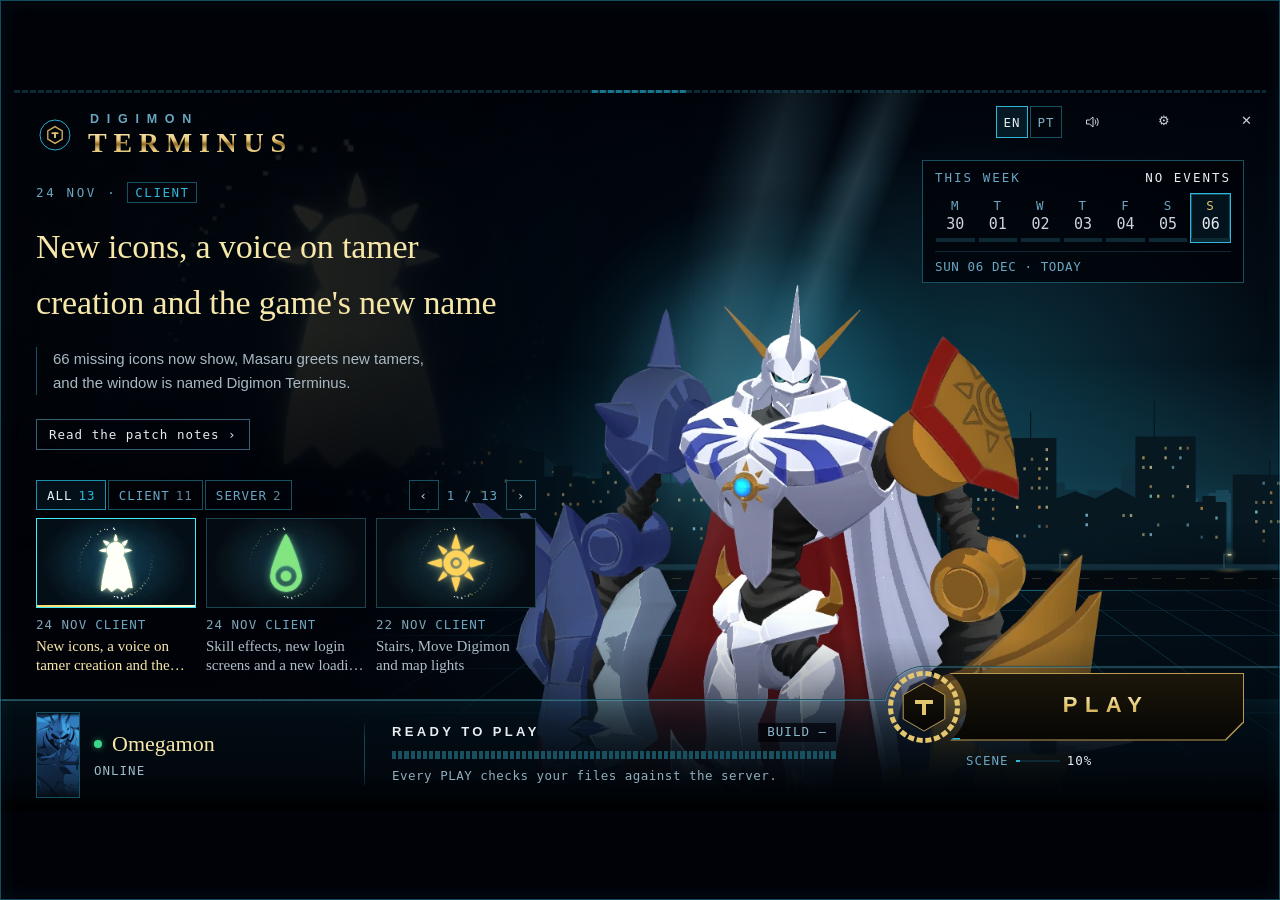
==== commit 2d3b7a0c: "Launcher page: rounds R160-R178 + audit fixes R179 (crests, gear, welcome, ledes, pager, idle cost)" ====
--- a/launcher/index.html
+++ b/launcher/index.html
@@ -2,11 +2,11 @@
 <html lang="en">
 <head>
 <script>window.TD_PROD=1;document.documentElement.classList.add('prod')</script>
-<link rel="stylesheet" href="prod.css">
-<meta http-equiv="Content-Security-Policy" content="default-src 'self' data: blob:; script-src 'self' 'unsafe-inline'; style-src 'self' 'unsafe-inline' https://fonts.googleapis.com; font-src 'self' https://fonts.gstatic.com data:; media-src 'self' data: blob:; img-src 'self' data: blob:; connect-src 'self'">
+<link rel="stylesheet" href="prod.css?v=25b7939e">
+<meta http-equiv="Content-Security-Policy" content="default-src 'self' data: blob:; script-src 'self' 'unsafe-inline'; style-src 'self' 'unsafe-inline'; font-src 'self' data:; media-src 'self' data: blob:; img-src 'self' data: blob:; connect-src 'self'; base-uri 'none'; form-action 'none'; object-src 'none'">
 <meta charset="utf-8">
 <meta name="viewport" content="width=device-width, initial-scale=1">
-<title>Digimon Terminus<!-- 159 --></title>
+<title>Digimon Terminus<!-- 178 --></title>
 <link rel="icon" href="data:,">
 <style>
   /* One hundred rounds, cumulative: round N = round N-1 + one change. #win gets classes r1..rN.
@@ -20,7 +20,7 @@
   .hide{display:none!important}
 
   /* ---- scene ---- */
-  .scene{position:absolute;inset:0;background:url(img/hero_2560.png) 62% 50%/cover}
+  .scene{position:absolute;inset:0;background:none 62% 50%/cover}
   .studio{position:absolute;inset:0;display:none;background:radial-gradient(ellipse 50% 42% at 66% 78%,rgba(31,143,174,.30),transparent 70%),radial-gradient(ellipse 70% 60% at 70% 40%,#071a24 0%,#020810 55%,#000208 100%)}
   .dots{position:absolute;inset:0;display:none;background:radial-gradient(circle,rgba(31,143,174,.16) 1px,transparent 1.6px) 0 0/12px 12px;-webkit-mask:radial-gradient(ellipse 45% 55% at 70% 55%,#000,transparent 75%);mask:radial-gradient(ellipse 45% 55% at 70% 55%,#000,transparent 75%)}
   .giant{position:absolute;left:560px;top:70px;display:none;font:700 150px Georgia,serif;letter-spacing:.04em;color:transparent;-webkit-text-stroke:1px rgba(47,182,216,.16);white-space:nowrap;pointer-events:none}
@@ -244,7 +244,7 @@
     background:linear-gradient(180deg,rgba(0,4,10,.86),rgba(0,3,9,.9));clip-path:polygon(26px 0,100% 0,100% 100%,0 100%)}
   .plinth::before{content:"";position:absolute;left:26px;right:0;top:0;height:1px;background:rgba(23,80,95,.9)}
   .plinth::after{content:"";position:absolute;left:0;bottom:0;width:36.8px;height:1px;background:rgba(23,80,95,.9);transform-origin:0 0;transform:rotate(-45deg)}
-  .plinth i{position:absolute;right:178px;top:-3px;width:7px;height:7px;background:var(--gd)}
+  .plinth i{display:none}
   #win.r23 .plinth{display:block} #win.r23 .actwrap{margin-top:-62px}
   #win.r23 .bar{border-top-color:rgba(23,80,95,.9);clip-path:none}
   #win.r23 .bar{background:linear-gradient(180deg,rgba(0,2,8,.6),rgba(0,2,8,.95))}
@@ -1012,7 +1012,7 @@
   .diff .dl span[aria-pressed=false]{opacity:1;color:#7fa3b3;text-decoration:line-through} .diff .dl span[aria-pressed=false] i{opacity:.45}
   .ri .d{color:#7fa6b8} .ri .h{color:#b0bec7} .ri.on .h{color:var(--gl)}
   #win:is([data-st=install],[data-st=installing],[data-st=launching]) :is(.ywk,.ynot,.ribbon,.maint,.evt){display:none!important}
-  html[lang=pt] .tg::after{content:"DESL."} html[lang=pt] .tg.on::after{content:"LIG."}
+  html[lang=pt] .tg::after{content:"DESLIG.";letter-spacing:1px} html[lang=pt] .tg.on::after{content:"LIGADO";letter-spacing:1px}
   html[lang=pt] #ypre button{font-size:9.5px;letter-spacing:.4px} .pn-i .sz{white-space:nowrap}
   .yp-i{gap:0;padding:0} .yp-i span{padding:0 10px 0 16px} .yp-i input{padding-right:16px;outline-offset:-3px}
 
@@ -1115,9 +1115,9 @@
   #win.r132 .stk .x{z-index:1}
   #win.r132 #ywk .wcap{letter-spacing:.6px}
   #win.r132 #diag{white-space:pre-wrap;overflow-wrap:anywhere}
-  #win.r132 .wc button[aria-label=Minimise]{padding-bottom:5px}
+  #win.r132 .wc button:is([aria-label=Minimise],.wmin){padding-bottom:5px}
   #win.r132 #gear{padding-bottom:3px}
-  #win.r132 .wc button[aria-label=Close],#win.r132 .stk .x,#win.r132 #ntx,#win.r132 #kx{padding-bottom:2.5px}
+  #win.r132 .wc button:is([aria-label=Close],.wclose),#win.r132 .stk .x,#win.r132 #ntx,#win.r132 #kx{padding-bottom:2.5px}
   #win.r132 #mnav button{padding-bottom:5.5px}
   #win.r132 .tg::after{translate:1px -1.75px}
   #win.r132 :is(.seg,.cats,.sh-a,.sfoot) button,#win.r132 .tst,#win.r132 .ib{text-indent:1px}
@@ -1144,7 +1144,7 @@
   #win.r133 .ysub .lp{color:#9DBBC8}
   /* R134 last re-measure: PLAY label on the visible plate centre, every window button 32 px wide, compact focus ring above the timer */
   #win.r134 .play #pl{translate:-2.7px 0}
-  #win.r134 .wc button[aria-label=Minimise],#win.r134 .wc button[aria-label=Close]{width:32px;min-width:32px;padding-left:0;padding-right:0}
+  #win.r134 .wc button:is([aria-label=Minimise],.wmin,[aria-label=Close],.wclose){width:32px;min-width:32px;padding-left:0;padding-right:0}
   #win.r134 #mnav button:focus-visible{outline-offset:-4px}
   /* R135 motion audit (defects only): fixed boxes with the glyph nudge inside, the cue chip clear of the top bar, the read button without a hidden chip */
   #win.r135 #mnav button{box-sizing:border-box;height:30px}
@@ -1467,6 +1467,166 @@
   #win.r159:is(.skplay,.skhold,.launch,[data-st=launching]) .road159{opacity:0;transition:none}
   /* offline and disk error: the lamps go low with the rest of the scene (R147) */
   #win.r159.r147:is([data-st=offline],[data-st=disk]) .road159{opacity:.4}
+  /* R160 first launch: nothing to style, the change is one sentence on the bar (and the review button that switches the first-run view on and off) */
+  #states button#fr160btn{margin-left:8px}
+  /* R161 first start: only the words of the "Entering the Digital World" panel change, no new styling */
+  /* R162 welcome card: a box of the notice family (class .ynot: same slot, width, and every rule that hides notices: in game, installing, launching, compact).
+     On a first run the returning-player boxes (launcher-updated notice, since-your-last-session) give the slot to it. */
+  #win.r162.fr162 :is(#ynot,.ys153):not(.ys162){display:none!important}
+  #win.r162 .ys162{border-left:3px solid var(--gd);padding:6px 10px 9px 12px}
+  #win.r162 .ys162 .k162{font-size:10px;letter-spacing:.2em;color:var(--lb);white-space:nowrap}
+  #win.r162 .ys162 .g162{display:grid;grid-template-columns:auto 1fr;gap:5px 8px;margin-top:6px;line-height:14px}
+  #win.r162 .ys162 .g162 b{font-weight:400;font-size:10px;letter-spacing:.14em;color:var(--gl);padding-top:1px}
+  #win.r162 .ys162 .g162 span{color:var(--sil)}
+  #win.r162 .ys162 .g162 u{display:contents;text-decoration:none;cursor:pointer}
+  #win.r162 .ys162 .g162 u:hover span{color:var(--ink)} #win.r162 .ys162 .g162 u:hover b{color:#F0DCA0}
+  #win.r162 .ys162 .g162 u:focus-visible span{outline:1px solid var(--tb);outline-offset:2px}
+  #win.r162.ov-opts .ys162{display:none}
+  /* R163 gear thumbs: a news card with no picture of its own shows a slow digital gear, blue ring, orange core. transform and opacity only (compositor), paused for reduced motion, off in compact */
+  #win.r163 .ri .th.g163{background-image:none!important;background-color:#050f16;position:relative;overflow:hidden}
+  #win.r163 .th.g163 svg{position:absolute;inset:0;width:100%;height:100%;display:block}
+  #win.r163 .th.g163 .gr{transform-origin:80px 45px;animation:gr163 var(--gd,80s) linear infinite var(--gs,normal)}
+  #win.r163 .th.g163 .co{transform-origin:80px 45px;animation:co163 6s ease-in-out infinite;animation-delay:var(--gp,0s)}
+  @keyframes gr163{to{transform:rotate(360deg)}}
+  @keyframes co163{0%,100%{opacity:.72;transform:scale(.94)}50%{opacity:1;transform:scale(1.06)}}
+  #win.r163:is(.rm,.mini) .th.g163 :is(.gr,.co){animation-play-state:paused}
+  @media (prefers-reduced-motion:reduce){#win.r163 .th.g163 :is(.gr,.co){animation:none}}
+  #win.r163 .ri:is(:hover,.hv,.on) .th.g163 .ring{stroke:#6FD3EC}
+  /* R165 the headline clock rests with the scene: while the server is offline, the disk is full, or the connection is lost, the count stops (R150, in build2.py) and the gold line is not drawn */
+  #win.r165:is([data-st=offline],[data-st=disk],[data-st=nonet],[data-st=neterr]) .pl150{display:none}
+  /* R166 no OPTIONS button under PLAY: the per-start launch options panel (display, verify first, safe mode, game folder) is no longer offered there; LAST PLAYED stays */
+  #win.r166 :is(#ylb,#yop){display:none!important}
+  /* R167 binary digits in the bottom bar: a few 0/1 appear one at a time in the quiet gaps of the bar (between the server block and READY TO PLAY, and beside the PLAY block), fall a little while fading in and out, and flip between 0 and 1 as they go.
+     The boxes on the right are exactly as before (no frame, brackets, scan lines or prompt mark). Under the text, low strength; opacity and transform only; stops for reduced motion. */
+  #win.r167 .bar{isolation:isolate}
+  #win.r167 .mxb167{position:absolute;inset:0;overflow:hidden;pointer-events:none;z-index:-1}
+  #win.r167 .mxb167 i{position:absolute;font:400 9px/11px Consolas,monospace;font-style:normal;color:#2FB6D8;opacity:0;animation:dg167 var(--d,8s) linear infinite;animation-delay:var(--l,0s)}
+  #win.r167 .mxb167 i::before{content:attr(data-c);position:absolute;left:0;top:0;color:#bdeefa;opacity:0}
+  #win.r167 .mxb167 i.f::before{animation:fl167 .6s ease-out}
+  @keyframes fl167{from{opacity:1}to{opacity:0}}
+  @keyframes dg167{0%{opacity:0;transform:translateY(-5px)}12%{opacity:.42}38%{opacity:.3}55%{opacity:0;transform:translateY(22px)}100%{opacity:0;transform:translateY(27px)}}
+  #win.r167:is(.rm,.mini,.notesopen,.sheetopen,.idlepin,.still120) .mxb167 i,#win.r167:is(.rm,.mini,.notesopen,.sheetopen,.idlepin,.still120) .mxb167 i::before{animation-play-state:paused}
+  /* not while the game starts or runs: the bar is out of the picture then */
+  #win.r167:is([data-st=launching],[data-st=running]) .mxb167{display:none}
+  @media (prefers-reduced-motion:reduce){#win.r167 .mxb167{display:none}}
+  /* R168 ONE banner that goes round the PLAY button.
+     Before: the bar (translucent body, its own top line) and a separate plinth (another tone, its own hairlines) met behind the button, so the button sat across two shapes with a line through its middle.
+     Now: the banner is a single slab, .slab168, with ONE fill (the bar's own gradient, continued upward without a seam) and ONE outline: the line runs straight from the left and, just before the gate badge, follows the badge's circle (concentric, 2 px outside its ring) up and over its top,
+     then runs straight along that height to the right end of the bar (it does not drop at the button's end). The bar's own background and top border are switched off, the plinth keeps only its gold keystone.
+     Design pixels (the page scales them): the bar is 1280 wide; the badge circle is centred at x 924.1, y 7.3 (bar line = 0), outer radius 37.8; the line follows radius 40 and leaves the top of the circle, 32.7 px above the bar's old line. */
+  #win.r168 .bar{isolation:isolate}
+  /* not in Compact: there the slab is off, so the bar keeps its own background and top line */
+  #win.r168:not(.mini) .bar{background:none!important;border-top-color:transparent;box-shadow:inset 0 24px 40px -24px rgba(47,182,216,.18)}
+  #win.r168 .plinth{top:-36px;height:36px;right:0;width:440px;background:none;clip-path:none;box-shadow:none}
+  #win.r168 .plinth::before,#win.r168 .plinth::after{display:none}
+  #win.r168 .slab168{position:absolute;left:0;right:0;top:-36px;bottom:0;pointer-events:none;z-index:-1;
+    background:linear-gradient(180deg,rgba(6,24,34,.3) 0,rgba(6,24,34,.3) 36px,rgba(0,3,9,.66) 100%);
+    clip-path:path('M0 36H884.26A40.5 40.5 0 0 1 924.1 2.8H1280V600H0Z')}
+  #win.r168 .slab168 svg{position:absolute;left:0;top:0;width:100%;height:40px;overflow:visible;display:block}
+  #win.r168.mini .slab168{display:none}
+  #win.r168 .plinth i{top:-1px}
+  /* R172 a stronger gradient in the same blue: the banner is lighter and more see-through at the line (the scene's blue shows through) and falls faster to solid black at the bottom edge. Same hue as R171 (rgb 6 24 34 tinted by the scene), same shape and outline. */
+  #win.r172 .slab168{background:linear-gradient(180deg,rgba(6,24,34,.16) 0,rgba(6,24,34,.16) 36px,rgba(4,18,27,.52) 72px,rgba(2,9,15,.84) 110px,rgba(0,3,7,.97) 134px,#000 147px)}
+  /* R173 the line goes back to the weight and colour the bar's top line always had: a 1 px dark-teal line (rgb 23 80 95) with, just inside it, a 1 px pale highlight (rgb 120 200 225 at 34 %), so the line reads as an edge, not as a stripe.
+     R168's path and fill edge are unchanged (CSS adds nothing); the highlight is a second path inside the slab's svg (JS). The thick 3 px / brighter-blue try is withdrawn. */
+  /* R174 the server portrait (bottom left) is the owner's new Omegamon picture, same blue treatment as the old one; the file is img/server_omegamon_r174.png (252 x 490, 2x of the old 126 x 245). Nothing to style. */
+  /* R175 small text, a notch bigger and the dimmest lines a notch brighter. Sizes are design px (the page scales them, so 10 px reads as about 8 on a small window): every line that was 9 to 10 px goes to 10.5 to 11, the two grey-blue lines in the bar to 12, and their colours lift one step.
+     Nothing moves: the layout was checked at 1280 and 1600 and in Compact. */
+  #win.r175 #psub{font-size:12px;color:#8FADBC}
+  #win.r175 #sr2{font-size:12px;color:#9FBBC8}
+  #win.r175 .ysub .lp{font-size:11px} #win.r175 .ysub .lp .k141{color:#9DB6C3}
+  #win.r175 .brand .sup{font-size:10.5px}
+  #win.r175 .ywk .wh>span:first-child,#win.r175 .ywk .we,#win.r175 .ywk .wcap{font-size:11px}
+  #win.r175 .ywk .dy u{font-size:11px}
+  #win.r175 .ri .cg{font-size:11px} #win.r175 .ri .dd{font-size:11.5px}
+  #win.r175 .cats button{font-size:11px}
+  #win.r175 .ys162 .k162,#win.r175 .ys162 .g162 b{font-size:11px}
+  /* R176 colour roles. Gold = the one thing to press and what is chosen (PLAY, the headline, the selected day, the keystone). Blue = structure and information (lines, tabs, labels). Orange = only the gear core.
+     The audit found one box off its role: the welcome card (R162) used gold for its left rule and its three labels. They become blue; nothing else changes. */
+  #win.r176 .ys162{border-left-color:var(--tc)}
+  #win.r176 .ys162 .g162 b{color:#8FD8EE}
+  #win.r176 .ys162 .g162 u:hover b{color:#C9EEF8}
+  /* R177 pictures for the news that deserve one. A card with its own picture shows it in its thumbnail (the gear is only for news without one), and when that news is the open headline the same picture shows, soft and dark, behind the headline.
+     The picture files are img/thumbs/<news id>.webp (480 x 270, the animated Digimon crests). The backdrop is under the headline text, above the scene, fades out to the right and the bottom, and never takes the pointer. */
+  #win.r177 .nb177{position:absolute;left:0;top:0;width:56%;height:64%;pointer-events:none;background:center/cover no-repeat;opacity:0;transition:opacity .6s ease;
+    -webkit-mask:linear-gradient(90deg,#000 12%,transparent 98%),linear-gradient(180deg,#000 52%,transparent 100%);-webkit-mask-composite:source-in;
+    mask:linear-gradient(90deg,#000 12%,transparent 98%),linear-gradient(180deg,#000 52%,transparent 100%);mask-composite:intersect}
+  #win.r177 .nb177{filter:brightness(.72)} #win.r177 .nb177.on{opacity:.26}
+  #win.r177.mini .nb177,#win.r177:is([data-st=launching],[data-st=running]) .nb177{display:none}
+  #win.r177 .ri .th.art177{background-size:cover;background-position:center}
+  /* R178 the picture across the top of the Patch notes panel AND of a news article is the open headline's own picture: its crest (animated webp, still png under reduced motion), or the gear (a copy of the card's R163 svg) for the news that have no crest.
+     It is set by the R178 script below through --na178 / --na178s on #win. It is shown at 62 % of the box's width, at the right; the left edge dissolves into the launcher's dark with an eased S-curve fade (ten stops of a smoothstep, no hard step).
+     The panels' own darkening toward the title stays. */
+  #win.r178 .pnart,#win.r178 .art .pic{background:#050c14 var(--na178,url(img/thumbs/update-2026112101.webp)) right 28%/62% auto no-repeat}
+  #win.r178.rm .pnart,#win.r178.rm .art .pic{background-image:var(--na178s,var(--na178))}
+  #win.r178.gh178 .pnart,#win.r178.gh178 .art .pic{background-image:none!important}
+  #win.r178 .gsv178{position:absolute;top:0;bottom:0;right:0;width:62%;height:100%;display:block;pointer-events:none}
+  #win.r178 .gsv178 .gr{transform-origin:80px 45px;animation:gr163 80s linear infinite}
+  #win.r178 .gsv178 .co{transform-origin:80px 45px;animation:co163 6s ease-in-out infinite}
+  #win.r178.rm .gsv178 :is(.gr,.co){animation:none}
+  @media (prefers-reduced-motion:reduce){#win.r178 .gsv178 :is(.gr,.co){animation:none}}
+  #win.r178 .pnart::before,#win.r178 .art .pic::before{content:"";position:absolute;inset:0;z-index:1;pointer-events:none}
+  #win.r178 .pnart::before{background:linear-gradient(90deg,#050c14 0,#050c14 37%,rgba(5,12,20,0.97) 39.7%,rgba(5,12,20,0.90) 42.4%,rgba(5,12,20,0.78) 45.1%,rgba(5,12,20,0.65) 47.8%,rgba(5,12,20,0.50) 50.5%,rgba(5,12,20,0.35) 53.2%,rgba(5,12,20,0.22) 55.9%,rgba(5,12,20,0.10) 58.6%,rgba(5,12,20,0.03) 61.3%,rgba(5,12,20,0.00) 64.0%)}
+  #win.r178 .art .pic::before{background:linear-gradient(90deg,#050c14 0,#050c14 37%,rgba(5,12,20,0.97) 39.7%,rgba(5,12,20,0.90) 42.4%,rgba(5,12,20,0.78) 45.1%,rgba(5,12,20,0.65) 47.8%,rgba(5,12,20,0.50) 50.5%,rgba(5,12,20,0.35) 53.2%,rgba(5,12,20,0.22) 55.9%,rgba(5,12,20,0.10) 58.6%,rgba(5,12,20,0.03) 61.3%,rgba(5,12,20,0.00) 64.0%)}
+  /* R179 accessibility and polish (audit 2026-11-24). #win#win (two ids) beats every #win.rNN round rule above, so this block is the last word. */
+  /* A-111 toggle OFF: label 6.8:1 and border 3.6:1 on the near-black; the state words are 12 px (they were 9 px) and the switch 6 px wider so PT "DESLIG." still fits */
+  /* R179 review fixes */
+  #win#win .drv{grid-template-columns:30px minmax(0,1fr) auto 100px} #win#win .drv .f{white-space:nowrap;letter-spacing:.5px}
+  #win.nodiscord .ys162 .g162 u[data-g=d]{display:none}
+  #win#win .ywk .wh{gap:8px} #win#win.t115 .ywk .wh{letter-spacing:.08em}
+  /* sound rows: the label column gets the room (slimmer meter, closer TEST), and the hint no longer touches the next row's title */
+  #win#win #sheet .sh-g.sound .mtr{gap:1px} #win#win #sheet .sh-g.sound .mtr i{width:3px} #win#win #sheet .sh-g.sound .tt{gap:8px;flex:none;margin-left:0} #win#win #sheet .sh-g.sound .tst{padding:0 8px;letter-spacing:1px}
+  #win#win #sheet .sh-o.tall{padding:7px 0} #win#win #sheet .sh-o.tall>span{flex:1 1 auto;min-width:0}
+  #win#win .tg{width:58px}
+  #win#win .tg::after{font-size:12px;letter-spacing:.5px}
+  #win#win .tg:not(.on){border-color:#3F8CA3}
+  #win#win .tg:not(.on)::after{color:#8CA6B3}
+  /* A-115 PLAY keyboard focus: a 3 px pale-gold ring (brighter than the gold plate it sits on), with a dark line between ring and face */
+  #win#win .play:focus-visible{padding:3px;background:#F7E7A8;outline:0}
+  #win#win .play:focus-visible .in{box-shadow:inset 0 0 0 1px #000208}
+  /* A-124 the notes drawer covers the bar's line: that line does not run under it */
+  #win#win.notesopen .bar .sub{opacity:0}
+  /* A-129 the tabs sit 8 px higher so they do not touch the cards; the MARK ALL READ chip stands on the row of the patch-notes button (the tabs row now holds the pager) and gets the tabs' border */
+  #win#win .cats{top:390px}
+  #win#win .ymar{top:350px;width:500px}
+  #win#win .ymar button{border:1px solid var(--td);padding:0 10px}
+  /* A-24 every advertised item is reachable: the pager (previous / n of N / next) shows whenever there are more than three items and runs on the tabs' row */
+  #win#win .pg{display:none;top:390px;left:36px;width:500px;justify-content:flex-end;gap:8px;pointer-events:none}
+  #win#win .pg.many{display:flex}
+  #win#win .pg button,#win#win .pg span{pointer-events:auto}
+  #win#win .pg span{min-width:46px;text-align:center}
+  #win#win:is(.newsoff,.artopen,.reportopen,.takeover,.ov-installed,.ov-repair,.ov-conn,.ov-queue,.mini,[data-st=disk],[data-st=install],[data-st=installing],[data-st=launching],[data-st=checking]) .pg{display:none}
+  /* A-130 the update legend: three clearly different blues; from R95 the WHAT'S NEW button stands beside the bar, so the inline link (which read as a fourth category) goes */
+  .strip i.p1{background:#1F8FAE}.strip i.p2{background:#7CC4DB}.strip i.p3{background:#1A5568}
+  #win#win.r95 .legend u{display:none}
+  /* A-127 the launcher notes picture keeps its own colours (it is only dimmed) */
+  #win.r157 #notes.lv157 .pnart{filter:brightness(.7)}
+  /* A-19 Compact: no cropped hero fragment (the strip is only 212 px, the bar covers most of the picture); the launching view shows its progress rows */
+  #win#win.mini :is(.pair,.studio){display:none!important}
+  #win#win.mini[data-st=launching] :is(.mtx,.mnav){visibility:hidden}
+  #win#win.mini .world .wl{top:84px;width:640px}
+  #win#win.mini .world :is(h2,.nt){display:none}
+  #win#win.mini .world .eb{margin-bottom:2px}
+  #win#win.mini .world .stg{padding:5px 0}
+  html.prod #win#win.mini .world .wl #wcx{position:absolute;top:-4px;right:0;margin:0}
+  /* A-13 Windows High Contrast / forced colours: panels are solid system colours, the focus and the states are drawn in system colours */
+  @media (forced-colors:active){
+    #win#win :is(.sheet,.notes,.keys,.report,.closeask,.take,.stcard,.tip,.art){background-color:Canvas!important;background-image:none!important;color:CanvasText!important;border:1px solid CanvasText!important;box-shadow:none!important}
+    #win#win .scrim{background-color:Canvas!important}
+    #win#win:is(.notesopen,.sheetopen) .scrim{opacity:.7!important}
+    #win#win .play{forced-color-adjust:none;background:ButtonText!important;border:0!important}
+    #win#win .play .in{background:ButtonFace!important;color:ButtonText!important;box-shadow:none!important}
+    #win#win .play:focus-visible{background:Highlight!important}
+    #win#win .play :is(#pl,small,i){color:ButtonText!important}
+    #win#win :focus-visible{outline:2px solid Highlight!important;outline-offset:2px!important}
+    #win#win .tg{forced-color-adjust:none;border:1px solid ButtonText!important;background:ButtonFace!important}
+    #win#win .tg::after{color:ButtonText!important}
+    #win#win .tg.on{background:Highlight!important;border-color:Highlight!important}
+    #win#win .tg.on::after{color:HighlightText!important}
+    #win#win :is(.seg button,.cats button,.lng button)[aria-pressed=true]{forced-color-adjust:none;background:Highlight!important;color:HighlightText!important;border-color:Highlight!important}
+    #win#win :is(.seg button,.cats button,.lng button,.pg button,.ymar button,.sh-a button,.ib){border:1px solid ButtonText!important}
+    #win#win .ri.on{outline:2px solid Highlight}
+  }
 </style>
 </head>
 <body>
@@ -1483,7 +1643,7 @@
   <div class="fade"></div>
 
   <div class="brand"><svg width="24" height="24" viewBox="0 0 200 200" aria-hidden="true"><circle cx="100" cy="100" r="79" fill="none" stroke="#2FB6D8" stroke-width="5"/><path d="M100 56 l38 22 v44 l-38 22 -38 -22 v-44 z" fill="none" stroke="#D0B060" stroke-width="7"/><rect x="82" y="86" width="36" height="9" fill="#E3C56E"/><rect x="95" y="86" width="10" height="30" fill="#E3C56E"/></svg><span class="bx"><span class="sup">DIGIMON</span><b>TERMINUS</b></span><span class="rule"></span></div>
-  <div class="wc"><nav class="comm" aria-label="Community"><a title="Discord"><svg class="dsc" width="14" height="14" viewBox="0 0 24 24" aria-hidden="true"><path fill="currentColor" d="M20.317 4.3698a19.7913 19.7913 0 00-4.8851-1.5152.0741.0741 0 00-.0785.0371c-.211.3753-.4447.8648-.6083 1.2495-1.8447-.2762-3.68-.2762-5.4868 0-.1636-.3933-.4058-.8742-.6177-1.2495a.077.077 0 00-.0785-.037 19.7363 19.7363 0 00-4.8852 1.515.0699.0699 0 00-.0321.0277C.5334 9.0458-.319 13.5799.0992 18.0578a.0824.0824 0 00.0312.0561c2.0528 1.5076 4.0413 2.4228 5.9929 3.0294a.0777.0777 0 00.0842-.0276c.4616-.6304.8731-1.2952 1.226-1.9942a.076.076 0 00-.0416-.1057c-.6528-.2476-1.2743-.5495-1.8722-.8923a.077.077 0 01-.0076-.1277c.1258-.0943.2517-.1923.3718-.2914a.0743.0743 0 01.0776-.0105c3.9278 1.7933 8.18 1.7933 12.0614 0a.0739.0739 0 01.0785.0095c.1202.099.246.1981.3728.2924a.077.077 0 01-.0066.1276 12.2986 12.2986 0 01-1.873.8914.0766.0766 0 00-.0407.1067c.3604.698.7719 1.3628 1.225 1.9932a.076.076 0 00.0842.0286c1.961-.6067 3.9495-1.5219 6.0023-3.0294a.077.077 0 00.0313-.0552c.5004-5.177-.8382-9.6739-3.5485-13.6604a.061.061 0 00-.0312-.0286zM8.02 15.3312c-1.1825 0-2.1569-1.0857-2.1569-2.419 0-1.3332.9555-2.4189 2.157-2.4189 1.2108 0 2.1757 1.0952 2.1568 2.419 0 1.3332-.9555 2.4189-2.1569 2.4189zm7.9748 0c-1.1825 0-2.1569-1.0857-2.1569-2.419 0-1.3332.9554-2.4189 2.1569-2.4189 1.2108 0 2.1757 1.0952 2.1568 2.419 0 1.3332-.946 2.4189-2.1568 2.4189Z"/></svg>DISCORD</a></nav><div class="lng" role="group" aria-label="Language"><button data-l="en" aria-pressed="true">EN</button><button data-l="pt" aria-pressed="false">PT</button></div><button class="snd" id="snd" aria-label="Sound cues" aria-pressed="true" title="Sound cues"><svg width="14" height="14" viewBox="0 0 14 14" aria-hidden="true"><path d="M1.5 5h3l3.5-3v10l-3.5-3h-3z" fill="none" stroke="currentColor"/><path id="sndw" d="M10 4.5c1 1.4 1 3.6 0 5M11.8 3c1.8 2.4 1.8 5.6 0 8" fill="none" stroke="currentColor"/></svg></button><button class="cmp" id="cmp" aria-label="Compact mode" title="Compact mode"><svg width="14" height="14" viewBox="0 0 14 14" aria-hidden="true"><rect x=".5" y="3.5" width="13" height="7" fill="none" stroke="currentColor"/><rect x="8" y="6" width="4" height="2" fill="currentColor"/></svg></button><button class="gear" id="gear" aria-label="Settings" title="Settings (S)">&#9881;</button><button aria-label="Minimise">&#8212;</button><button class="x" aria-label="Close">&#10005;</button></div>
+  <div class="wc"><nav class="comm" aria-label="Community"><a title="Discord"><svg class="dsc" width="14" height="14" viewBox="0 0 24 24" aria-hidden="true"><path fill="currentColor" d="M20.317 4.3698a19.7913 19.7913 0 00-4.8851-1.5152.0741.0741 0 00-.0785.0371c-.211.3753-.4447.8648-.6083 1.2495-1.8447-.2762-3.68-.2762-5.4868 0-.1636-.3933-.4058-.8742-.6177-1.2495a.077.077 0 00-.0785-.037 19.7363 19.7363 0 00-4.8852 1.515.0699.0699 0 00-.0321.0277C.5334 9.0458-.319 13.5799.0992 18.0578a.0824.0824 0 00.0312.0561c2.0528 1.5076 4.0413 2.4228 5.9929 3.0294a.0777.0777 0 00.0842-.0276c.4616-.6304.8731-1.2952 1.226-1.9942a.076.076 0 00-.0416-.1057c-.6528-.2476-1.2743-.5495-1.8722-.8923a.077.077 0 01-.0076-.1277c.1258-.0943.2517-.1923.3718-.2914a.0743.0743 0 01.0776-.0105c3.9278 1.7933 8.18 1.7933 12.0614 0a.0739.0739 0 01.0785.0095c.1202.099.246.1981.3728.2924a.077.077 0 01-.0066.1276 12.2986 12.2986 0 01-1.873.8914.0766.0766 0 00-.0407.1067c.3604.698.7719 1.3628 1.225 1.9932a.076.076 0 00.0842.0286c1.961-.6067 3.9495-1.5219 6.0023-3.0294a.077.077 0 00.0313-.0552c.5004-5.177-.8382-9.6739-3.5485-13.6604a.061.061 0 00-.0312-.0286zM8.02 15.3312c-1.1825 0-2.1569-1.0857-2.1569-2.419 0-1.3332.9555-2.4189 2.157-2.4189 1.2108 0 2.1757 1.0952 2.1568 2.419 0 1.3332-.9555 2.4189-2.1569 2.4189zm7.9748 0c-1.1825 0-2.1569-1.0857-2.1569-2.419 0-1.3332.9554-2.4189 2.1569-2.4189 1.2108 0 2.1757 1.0952 2.1568 2.419 0 1.3332-.946 2.4189-2.1568 2.4189Z"/></svg>DISCORD</a></nav><div class="lng" role="group" aria-label="Language"><button data-l="en" aria-pressed="true">EN</button><button data-l="pt" aria-pressed="false">PT</button></div><button class="snd" id="snd" aria-label="Sound cues" aria-pressed="true" title="Sound cues"><svg width="14" height="14" viewBox="0 0 14 14" aria-hidden="true"><path d="M1.5 5h3l3.5-3v10l-3.5-3h-3z" fill="none" stroke="currentColor"/><path id="sndw" d="M10 4.5c1 1.4 1 3.6 0 5M11.8 3c1.8 2.4 1.8 5.6 0 8" fill="none" stroke="currentColor"/></svg></button><button class="cmp" id="cmp" aria-label="Compact mode" title="Compact mode"><svg width="14" height="14" viewBox="0 0 14 14" aria-hidden="true"><rect x=".5" y="3.5" width="13" height="7" fill="none" stroke="currentColor"/><rect x="8" y="6" width="4" height="2" fill="currentColor"/></svg></button><button class="gear" id="gear" aria-label="Settings" title="Settings (S)">&#9881;</button><button class="wmin" aria-label="Minimise">&#8212;</button><button class="x wclose" aria-label="Close">&#10005;</button></div>
 
   <div class="story" id="story"></div>
   <div class="pg"><button aria-label="Previous" id="pv">‹</button><span id="pgn">1 / 3</span><button aria-label="Next" id="nx">›</button></div>
@@ -1502,7 +1662,7 @@
   <div class="evt" role="status"><b data-pt="EVENTO">EVENT</b><span data-pt="DROPS A DOBRAR">DOUBLE DROPS</span><span class="t" id="evt">1D 04:12</span><span data-pt="ATÉ AO FIM">LEFT</span></div>
 
   <div class="bar"><div class="plinth"><i></i></div>
-    <div class="srv"><div class="pp"><img src="img/server_omegamon.png" alt="Omegamon"></div><div class="tx"><div class="r1"><span class="d" id="sd"></span><b>Omegamon</b></div><div class="r2" id="sr2">ONLINE · 38 MS · EU</div><div class="ld" id="sld"></div></div></div>
+    <div class="srv"><div class="pp"><img src="img/server_omegamon_r174.webp" alt="Omegamon"></div><div class="tx"><div class="r1"><span class="d" id="sd"></span><b>Omegamon</b></div><div class="r2" id="sr2">ONLINE · 38 MS · EU</div><div class="ld" id="sld"></div></div></div>
     <div class="prog" role="status" aria-live="polite"><div class="ph"><span id="ph1">READY TO PLAY</span><b id="ph2">BUILD 0.9.0</b></div><div class="chap" id="chap"></div><div class="strip" id="strip"></div><div class="sub" id="psub"></div></div>
     <div class="actwrap">
       <div class="gatebadge" id="gb"><svg class="ring" viewBox="0 0 76 76" id="gring"></svg><svg viewBox="0 0 76 76"><path d="M38 14 L58.8 26 L58.8 50 L38 62 L17.2 50 L17.2 26 Z" fill="url(#hf)" stroke="#B99B52"/><g class="tg"><rect x="29" y="31" width="18" height="4" fill="#E3C56E"/><rect x="36" y="31" width="4" height="15" fill="#E3C56E"/></g><text class="pc" id="gpc" x="38" y="43" text-anchor="middle" font-family="Consolas,monospace" font-size="13" fill="#F7E7A8">46</text></svg></div>
@@ -1596,7 +1756,7 @@
 window.__errs=[];addEventListener("error",function(e){__errs.push("error: "+e.message+" @"+(e.lineno||0));document.documentElement.setAttribute("data-err",__errs.join(" | "))});addEventListener("unhandledrejection",function(e){__errs.push("promise: "+(e.reason&&e.reason.message||e.reason))});
 (function(){
   var $=function(id){return document.getElementById(id)},W=$('win');
-  function fit(){var w=W.offsetWidth,h=W.offsetHeight,rv=document.querySelector('.review'),s=Math.min((innerWidth-24)/w,(innerHeight-(rv?rv.offsetHeight:130)-25)/h);s=s>=1.25?Math.min(s,1.6):Math.min(1,s);W.style.transform='scale('+s+')';W.style.transformOrigin='top left';
+  function fit(){if(window.TD_PROD)return;var w=W.offsetWidth,h=W.offsetHeight,rv=document.querySelector('.review'),s=Math.min((innerWidth-24)/w,(innerHeight-(rv?rv.offsetHeight:130)-25)/h);s=s>=1.25?Math.min(s,1.6):Math.min(1,s);W.style.transform='scale('+s+')';W.style.transformOrigin='top left';
     /* viewer only: centre the scaled window in the free area (narrow phone/tablet viewports used to push it off to the right) */
     var availH=innerHeight-(rv?rv.offsetHeight:130)-25;W.style.marginLeft=Math.max(0,(innerWidth-w*s)/2)+'px';W.style.marginTop=Math.max(0,(availH-h*s)/2)+'px'}fit();addEventListener('resize',fit);
   var NOTES=['','<b>Round 1 · A scene, not boxes.</b> The window is a frame of the game; one command bar holds status, progress and PLAY.',
@@ -1661,7 +1821,7 @@
     '<b>Round 60 · Cleanup.</b> Dropped: wordmark hairline, server load meter and LIVE badges. The community link (Discord) shrinks to an icon with a tooltip; key hints show after a keypress.',
     '<b>Round 61 · Retired.</b> The cannon-fire effect was removed: PLAY goes straight to the launch sequence.'
 ];
-  var NR=159, R=1, L='en', EVT='double-drops';
+  var NR=178, R=1, L='en', EVT='double-drops';
   // the state each round opens on, so its one change is visible on arrival
   var SHOW={42:'open',46:'article',47:'installing',48:'newsoff',49:'disk',50:'takeover',51:'winter',52:'sheet',53:'tips',54:'hover',55:'ribbon',56:'status',58:'running',59:'notes',12:'install',13:'running',14:'notes',18:'neterr',19:'keys',20:'pt',25:'update',26:'notes',27:'maint',28:'launching',31:'install',32:'mini',33:'big',34:'sheet',35:'crashed',36:'neterr',38:'dl',39:'a11y'};
   var MINR={skill:101,newsoff:48,takeover:50,winter:51,install:12,installing:12,running:13,neterr:18,damaged:18,maint:27,launching:28,crashed:35};
@@ -1750,15 +1910,18 @@
   var cur=0,tick=0,cat='ALL',TH=['img/thumbs/n1.png','img/thumbs/n2.png','img/thumbs/n3.png','img/thumbs/n4.png','img/thumbs/n5.png'];
   var CATS=[['ALL','ALL','TUDO'],['CLIENT','CLIENT','CLIENTE'],['SERVER','SERVER','SERVIDOR'],['EVENT','EVENT','EVENTO']];
   // which dispatches the rail lists: the first three before R24, the first three of the chosen category after
-  function vis(){var out=[];NEWS.en.forEach(function(n,i){if(R<24){if(i<3)out.push(i)}else if(cat==='ALL'||n.t===cat)out.push(i)});return out.slice(0,3)}
+  function vis(){var out=[];NEWS.en.forEach(function(n,i){if(R<24){if(i<3)out.push(i)}else if(cat==='ALL'||n.t===cat)out.push(i)});return R<24?out.slice(0,3):out}
+  /* the rail shows three cards at a time and turns to the next three when the open story moves past them (auto-advance, arrow keys, a tab change) */
+  var woff=0;
+  function visWin(){var v=vis(),k=v.indexOf(cur);if(k>=0&&(k<woff||k>=woff+3))woff=k-k%3;if(woff>=v.length)woff=0;return v.slice(woff,woff+3)}
   function cats(){var c=$('cats');c.innerHTML='';CATS.forEach(function(x){var b=document.createElement('button'),cnt=x[0]==='ALL'?NEWS.en.length:NEWS.en.filter(function(n){return n.t===x[0]}).length;
-    b.innerHTML=(L==='pt'?x[2]:x[1])+'<b>'+cnt+'</b>';b.setAttribute('aria-pressed',x[0]===cat);b.onclick=function(){cat=x[0];cats();var v=vis();show(v[0])};c.appendChild(b)});rail()}
-  function rail(){var rl=$('rail');rl.innerHTML='';vis().forEach(function(i){var r=document.createElement('div');r.className='ri';r.tabIndex=0;r.dataset.i=i;
+    b.innerHTML=(L==='pt'?x[2]:x[1])+'<b>'+cnt+'</b>';b.setAttribute('aria-pressed',x[0]===cat);b.onclick=function(){cat=x[0];woff=0;cats();var v=vis();show(v[0])};c.appendChild(b)});rail()}
+  function rail(){var rl=$('rail');rl.innerHTML='';visWin().forEach(function(i){var r=document.createElement('div');r.className='ri';r.tabIndex=0;r.dataset.i=i;
     r.innerHTML='<span class="th" style="background-image:url('+TH[i]+')"></span><span class="d"><span class="dd"></span><span class="cg"></span></span><span class="h"></span><div class="tm"></div>';
     for(var k=0;k<24;k++)r.querySelector('.tm').appendChild(document.createElement('i'));r.onclick=function(){show(i)};rl.appendChild(r)});paintRail()}
   function paintRail(){var N=NEWS[L];[].forEach.call($('rail').children,function(r){var k=+r.dataset.i;r.classList.toggle('on',k===cur);r.querySelector('.dd').textContent=N[k].d;r.querySelector('.cg').textContent=N[k].t;
-    r.querySelector('.h').innerHTML=N[k].h.replace(/&/g,'&amp;').replace(/</g,'&lt;')+(NEWS.en[k].t==='EVENT'?'<span class="lv">LIVE</span>':'')})}
-  function show(i){if(i===undefined||!NEWS[L][i])i=0;cur=i;tick=0;var N=NEWS[L],n=N[i];$('story').innerHTML='<div class="eb"><span class="dt">'+n.d+' · </span><span class="cg">'+n.t+'</span></div><h1>'+n.h+'</h1><p>'+n.p+'</p><span class="rd" id="rdl">'+RD[L]+'<i class="kc">N</i></span>';$('pgn').textContent=(i+1)+' / 3';
+    r.querySelector('.h').innerHTML=N[k].h+(NEWS.en[k].t==='EVENT'?'<span class="lv">LIVE</span>':'')})}
+  function show(i){if(i===undefined||!NEWS[L][i])i=0;cur=i;tick=0;var N=NEWS[L],n=N[i];$('story').innerHTML='<div class="eb"><span class="dt">'+n.d+' · </span><span class="cg">'+n.t+'</span></div><h1>'+n.h+'</h1><p>'+(n.l||n.p)+'</p><span class="rd" id="rdl">'+RD[L]+'<i class="kc">N</i></span>';$('pgn').textContent=(vis().indexOf(i)+1)+' / '+vis().length;
     $('rdl').onclick=function(){if(R>=14)notes(true)};$('mtx').innerHTML='<span>'+n.d+'</span>'+n.h;
     if(!$('rail').querySelector('[data-i="'+i+'"]'))rail();else paintRail()}
   function step(d){var v=vis(),k=v.indexOf(cur);show(v[(k+d+v.length)%v.length])}
@@ -1782,7 +1945,7 @@
   for(var k=0;k<48;k++){var m=document.createElement('i'),z=rnd()<.6?2:3;m.style.cssText='left:'+(52+rnd()*46).toFixed(1)+'%;top:'+(12+rnd()*70).toFixed(1)+'%;width:'+z+'px;height:'+z+'px;--o:'+(.35+rnd()*.5).toFixed(2)+';animation-duration:'+(9+rnd()*9).toFixed(1)+'s;animation-delay:-'+(rnd()*18).toFixed(1)+'s';$('motes').appendChild(m)}
 
   // states (round 4+)
-  var S='ready',sess=761,PCT={ready:100,update:0,dl:46,verify:61,offline:0,disk:0,install:0,installing:23,running:100,neterr:46,damaged:100,maint:100,launching:64,crashed:100};
+  var S='ready',sess=761,sessT0=null,PCT={ready:100,update:0,dl:46,verify:61,offline:0,disk:0,install:0,installing:23,running:100,neterr:46,damaged:100,maint:100,launching:64,crashed:100};
   function row(s){var d=ST[L][s];if(R>=18&&ERR[L][s])d=ERR[L][s];return d}
   /* R118 the installed build follows the update: after UPDATE 0.9.1 INSTALLED the bar, the launch screen and support copy say 0.9.1; the update/download/install states show the pre-update 0.9.0 again */
   var BUILD='0.9.0';
@@ -1804,16 +1967,19 @@
   document.addEventListener('click',function(){setTimeout(function(){if(R>=119)OPT119()},0)},true);
   document.addEventListener('keyup',function(){setTimeout(function(){if(R>=119)OPT119()},0)},true);
   window.__opt119=function(){return {focus:optOn('Always show focus'),close:optOn('Close when the game starts'),lim:dlLim(),cls:W.classList.contains('focusall')}};
-  function state(s){S=s;W.dataset.st=s;var d=row(s);$('ph1').textContent=d[0];$('ph2').textContent=s==='running'?d[1].replace(/\d+:\d\d:\d\d/,clock()):d[1];
+  var _sc=document.createElement('div');
+  function sw(el,t){if(el.textContent!==t)el.textContent=t}
+  function swh(el,h){_sc.innerHTML=h;if(el.innerHTML!==_sc.innerHTML)el.innerHTML=h}
+  function state(s){S=s;W.dataset.st=s;var d=row(s);sw($('ph1'),d[0]);sw($('ph2'),s==='running'?d[1].replace(/\d+:\d\d:\d\d|—/,clock()):d[1]);
     if(R>=118)BLD(s);
     if(R>=119)OPT119();
-    $('ph2').className=(s==='offline'||s==='disk'||s==='neterr'||s==='damaged')?'er':'';$('psub').innerHTML=R>=4?d[2]:'';
+    var ec=(s==='offline'||s==='disk'||s==='neterr'||s==='damaged')?'er':'';if($('ph2').className!==ec)$('ph2').className=ec;swh($('psub'),R>=4?d[2]:'');
     $('pl').textContent=d[3];$('pls').textContent=d[4];$('play').className='play'+(COL[s]?' '+COL[s]:'')+(W.classList.contains('kfoc')?' kf':'');
     var pct=PCT[s];
     paint(pct,s==='verify'?'t':s==='running'?'d':(s==='offline'||s==='disk')?'e':'l');
     if(s==='damaged')[30,51,66].forEach(function(k){strip.children[k].className='e'});
     if(s==='update'&&R>=25){var parts=[[43,'p1'],[22,'p2'],[4,'p3'],[3,'p4']],k=0;parts.forEach(function(p){for(var j=0;j<p[0];j++)strip.children[k++].className=p[1]});
-      var LG=L==='pt'?['Mapas','Corpos','Interface','Launcher']:['Maps','Bodies','Interface','Launcher'],MB=[188,96,18,10],CL=['#1F8FAE','#4B8AA5','#2b6d84','#C7A452'];
+      var LG=L==='pt'?['Mapas','Corpos','Interface','Launcher']:['Maps','Bodies','Interface','Launcher'],MB=[188,96,18,10],CL=['#1F8FAE','#7CC4DB','#1A5568','#C7A452'];
       $('psub').innerHTML='<div class="legend">'+LG.map(function(t,i){return '<span><i style="background:'+CL[i]+'"></i>'+t+' <b>'+MB[i]+'</b></span>'}).join('')+'<u data-a="notes">'+(L==='pt'?'Novidades':'What\'s new')+'</u></div>'}
     $('gpc').textContent=s==='verify'?61:46;if(R>=38&&(s==='dl'||s==='verify')){var lead=Math.floor((s==='verify'?61:46)/100*GN)-1;if(gs[lead])gs[lead].setAttribute('class','sg hd')}
     $('ph2').classList.remove('ok');
@@ -1825,8 +1991,9 @@
   function tgOn(k){return k==='winter'?W.dataset.season==='winter':W.classList.contains(k)}
   function tgPaint(){document.querySelectorAll('#states button').forEach(function(b){var k=b.dataset.s;if(k!=='newsoff'&&k!=='takeover'&&k!=='winter')return;if(R<117){b.removeAttribute('aria-pressed');return}var on=tgOn(k);b.setAttribute('aria-pressed',on);if(on)b.classList.add('on')})}
   function goDl(f){if(R>=68&&Y.live)Y.live(f||0);else state('dl')}
-  function clock(){var h=Math.floor(sess/3600),m=Math.floor(sess/60)%60,x=sess%60;return h+':'+(m<10?'0':'')+m+':'+(x<10?'0':'')+x}
-  setInterval(function(){sess++;if(S==='running')$('ph2').textContent=row('running')[1].replace(/\d+:\d\d:\d\d/,clock())},1000);
+  /* sessT0: null = the mockup's own demo count; a number = the real start (ms); false = a game that was already running when the page came and whose start is unknown (no number is shown) */
+  function clock(){if(sessT0===false)return '—';var s=typeof sessT0==='number'?Math.max(0,Math.floor((Date.now()-sessT0)/1000)):sess,h=Math.floor(s/3600),m=Math.floor(s/60)%60,x=s%60;return h+':'+(m<10?'0':'')+m+':'+(x<10?'0':'')+x}
+  setInterval(function(){sess++;if(S==='running')sw($('ph2'),row('running')[1].replace(/\d+:\d\d:\d\d/,clock()))},1000);
   var STB=[['ready','Ready'],['update','Update'],['dl','Download'],['verify','Verify'],['offline','Offline'],['disk','Disk full'],
    ['install','Install'],['installing','Installing'],['running','In game'],['neterr','Net lost'],['damaged','Damaged'],['maint','Maint.'],['launching','Launch'],['crashed','Crashed'],['newsoff','News off'],['takeover','Takeover'],['winter','Winter'],['skill','Skill']];
   function mkStates(){$('states').innerHTML='';STB.forEach(function(x){var b=document.createElement('button');b.dataset.s=x[0];b.textContent=x[1];b.onclick=function(){if(x[0]==='skill'){FIRE.demo();return}if(Y.toggleState(x[0])){tgPaint();return}if(X.toggle(x[0])){tgPaint();return}if(R>=117){ltStop();FIRE.stop()}state(x[0])};$('states').appendChild(b)})}
@@ -1834,7 +2001,8 @@
   $('ph2').addEventListener('click',function(){if(R<36||!this.classList.contains('er'))return;var t=this.textContent+' · BUILD '+(R>=118?BUILD:'0.9.0')+' · 2026-11-05 21:42:07';try{navigator.clipboard.writeText(t).catch(function(){})}catch(e){}
     var c=this.textContent;this.textContent=L==='pt'?'COPIADO':'COPIED';this.classList.add('ok');var me=this;setTimeout(function(){me.textContent=c;me.classList.remove('ok')},1400)});
   // R27 maintenance countdown and R30 event clock
-  var mleft=6130,eleft=101520,LVER='2.1.0';for(var k=0;k<24;k++)$('mbar').appendChild(document.createElement('i'));
+  var mleft=6130,eleft=101520,LVER='2.1.0';
+  function escV(s){return String(s).replace(/&/g,'&amp;').replace(/</g,'&lt;').replace(/"/g,'&quot;')}for(var k=0;k<24;k++)$('mbar').appendChild(document.createElement('i'));
   function hms(t){var h=Math.floor(t/3600),m=Math.floor(t/60)%60,x=t%60;return (h<10?'0':'')+h+':'+(m<10?'0':'')+m+':'+(x<10?'0':'')+x}
   function tickM(){$('mcd').textContent=hms(mleft);var lit=Math.ceil(mleft/(3*3600)*24);[].forEach.call($('mbar').children,function(e,i){e.className=i<lit?'l':''});
     var d=Math.floor(eleft/86400);$('evt').textContent=d+(L==='pt'?'D ':'D ')+hms(eleft%86400).slice(0,5)}
@@ -1846,7 +2014,7 @@
 
   // panels
   function sheet(o){W.classList.toggle('sheetopen',o)}
-  var DK={en:{new:'NEW',chg:'CHG',fix:'FIX',del:'DEL'},pt:{new:'NOVO',chg:'MUD',fix:'COR',del:'REM'}};
+  var DK={en:{new:'NEW',chg:'CHG',fix:'FIX',del:'DEL'},pt:{new:'NOVO',chg:'ALT.',fix:'COR.',del:'REM.'}};
   var DIFF=[[['chg','+186 MB'],['fix','+2 MB'],['chg','+96 MB'],['fix','IN BODIES'],['fix','SERVER-SIDE'],['fix','+18 MB'],['new','+10 MB']],[['new','+1.9 GB'],['new','+1 MB']],[['fix','+4 MB'],['fix','<1 MB'],['del','−2 MB']]];
   var SZPT={'IN BODIES':'NOS CORPOS','SERVER-SIDE':'NO SERVIDOR'};var PV=0;function notes(o){W.classList.toggle('notesopen',!!o);if(o)pn(PV)}
   function pn(v){PV=v;var P=PN[L];$('pnv').innerHTML='';P.v.forEach(function(t,i){var b=document.createElement('button');b.textContent=t;b.setAttribute('aria-pressed',i===v);b.onclick=function(){pn(i)};$('pnv').appendChild(b)});
@@ -1923,8 +2091,8 @@
         [['Omegamon goes down for 90 minutes. You can still update and verify; PLAY opens again by itself.',''],[['18:00 to 19:30 server time','SERVER']],'75% 37%','1700px'],
         [['Our classic Omegamon, re-imported with his own colours and rendered in Unity for the launcher.',''],[['New key art','CLIENT']],'85% 32%','1300px']],
       pt:[
-        [['Doze anos depois de a primeira gate abrir, o Mundo Digital corre num motor novo. Cada mapa foi exportado de novo dos ficheiros originais, cada Digimon importado com as suas cores.','Nada muda no teu tamer: o mesmo servidor, os mesmos parceiros, os mesmos amigos. Muda o aspeto e a rapidez com que carrega.'],
-         [['Os mapas carregam em um terço do tempo','CLIENTE'],['Capas e armas seguem o corpo','CORPOS'],['As definições ficam onde o cliente Unity as lê','LAUNCHER']],'88% 38%','1100px'],
+        [['Doze anos depois de a primeira porta abrir, o Mundo Digital corre num motor novo. Cada mapa foi exportado de novo dos ficheiros originais, cada Digimon importado com as suas cores.','Nada muda no teu tamer: o mesmo servidor, os mesmos parceiros, os mesmos amigos. Muda o aspeto e a rapidez com que carrega.'],
+         [['Os mapas carregam num terço do tempo','CLIENTE'],['Capas e armas seguem o corpo','CORPOS'],['As definições ficam onde o cliente Unity as lê','LAUNCHER']],'88% 38%','1100px'],
         [['Um tamer derrotado numa das 23 masmorras acorda agora na cidade mais próxima, com parceiro e inventário intactos.','Antes, uma derrota numa masmorra fechada podia deixar-te preso à entrada até reiniciar.'],[['23 masmorras','SERVIDOR'],['O parceiro mantém o estado de HP','SERVIDOR']],'66% 100%','1800px'],
         [['De sexta às 18:00 a domingo às 23:59, hora do servidor, todos os mobs de todos os mapas largam a dobrar.','O bónus é do servidor: nada para instalar, nada para reclamar.'],[['Todos os mobs, todos os mapas','EVENTO'],['Acaba domingo às 23:59','EVENTO']],'100% 56%','1500px'],
         [['O Omegamon fica em baixo 90 minutos. Podes atualizar e verificar; JOGAR volta a abrir sozinho.',''],[['18:00 às 19:30, hora do servidor','SERVIDOR']],'75% 37%','1700px'],
@@ -1965,7 +2133,7 @@
         '<div class="gives"><span>×2 '+T('ITEM DROPS','DROPS DE ITENS')+'</span><span>×2 '+T('BITS','BITS')+'</span><span>'+T('ALL 113 MAPS','OS 113 MAPAS')+'</span></div><div><span class="back" id="tkback">'+T('Back to the news','Voltar às notícias')+' ›</span></div>';
       $('tkback').onclick=function(){W.classList.remove('takeover')};cdn()}
     function cdn(){if(!$('cdn'))return;var t=eleft,v=[Math.floor(t/86400),Math.floor(t/3600)%24,Math.floor(t/60)%60,t%60],lb=L==='pt'?['DIAS','HORAS','MIN','SEG']:['DAYS','HRS','MIN','SEC'];
-      $('cdn').innerHTML=v.map(function(x,i){return '<div><b>'+(x<10?'0':'')+x+'</b><span>'+lb[i]+'</span></div>'}).join('')}
+      var c=$('cdn'),k=c.children;if(k.length===4&&k[3].querySelector('span')&&k[3].querySelector('span').textContent===lb[3]){v.forEach(function(x,i){var bb=k[i].firstChild,tx=(x<10?'0':'')+x;if(bb.textContent!==tx)bb.textContent=tx})}else c.innerHTML=v.map(function(x,i){return '<div><b>'+(x<10?'0':'')+x+'</b><span>'+lb[i]+'</span></div>'}).join('')}  /* in place: the 1 s tick adds no elements, so the type pass is not woken */
     setInterval(cdn,1000);
     // R51 season tag
     var stag=document.createElement('span');stag.className='stag';$('win').querySelector('.brand').appendChild(stag);
@@ -2006,7 +2174,7 @@
     W.addEventListener('mouseover',function(e){var el=e.target.closest('[data-tip]');clearTimeout(tt);if(!el){$('tip').classList.remove('on');return}tt=setTimeout(function(){tip(el)},400)});
     W.addEventListener('mouseleave',function(){clearTimeout(tt);$('tip').classList.remove('on')});
     // R55 ribbon, R56 status card
-    function ribbon(){$('ribbon').innerHTML='<span>'+T('LAUNCHER UPDATED TO','LAUNCHER ATUALIZADO PARA')+' <b>'+LVER+'</b> · <u>'+T('what changed','novidades')+'</u></span><span class="x2" id="rbx">✕</span>';$('rbx').onclick=function(){W.classList.remove('ribbonon')}}
+    function ribbon(){$('ribbon').innerHTML='<span>'+T('LAUNCHER UPDATED TO','LAUNCHER ATUALIZADO PARA')+' <b>'+escV(LVER)+'</b> · <u>'+T('what changed','novidades')+'</u></span><span class="x2" id="rbx">✕</span>';$('rbx').onclick=function(){W.classList.remove('ribbonon')}}
     function stcard(){var sp='',H=[7,8,7,9,8,8,10,9,7,8,12,9,8,7,8,9,8,8,7,9,8,10,8,8];H.forEach(function(h,i){sp+='<i'+(h>10?' class="h"':'')+' style="height:'+(h*1.5)+'px"></i>'});
       $('stcard').innerHTML='<h4>Omegamon<span>● ONLINE</span></h4><div class="k"><span>'+T('UP FOR','LIGADO HÁ')+'</span><span></span><b>3 D 04 H</b></div><div class="k"><span>'+T('LATENCY','LATÊNCIA')+'</span><span class="spark">'+sp+'</span><b>38 MS</b></div>'+
         '<div class="k"><span>'+T('REGION','REGIÃO')+'</span><span></span><b>EU · FRANKFURT</b></div><div class="k"><span>'+T('MAINTENANCE','MANUTENÇÃO')+'</span><span></span><b>'+T('NONE PLANNED','NENHUMA PREVISTA')+'</b></div><span class="lk">'+T('Status page','Página de estado')+' ›</span>'}
@@ -2161,7 +2329,7 @@
   function fmt(n,d){var s=n.toFixed(d);return L==='pt'?s.replace('.',','):s}
   function setS(s){inLive=true;state(s);inLive=false}
   function stopLive(){if(LV){clearInterval(LV.iv);LV=null}}
-  function applyPause(){W.classList.toggle('paused',paused&&S==='dl');var mA=$('mA');if(S==='dl'&&mA)mA.textContent=paused?(L==='pt'?'RETOMAR':'RESUME'):(L==='pt'?'PAUSAR':'PAUSE');
+  function applyPause(){W.classList.toggle('paused',paused&&S==='dl');var mA=$('mA');if(S==='dl'&&mA&&!window.__cancelCap)mA.textContent=paused?(L==='pt'?'RETOMAR':'RESUME'):(L==='pt'?'PAUSAR':'PAUSE');
     if(S==='dl'&&paused){$('ph1').textContent=L==='pt'?'TRANSFERÊNCIA EM PAUSA':'DOWNLOAD PAUSED'}}
   function togglePause(){paused=!paused;applyPause();if(LV)liveRender()}
   Y.pause=togglePause;Y.paused=function(){return paused};
@@ -2373,7 +2541,7 @@
   // ================= R79 news as cards =================
   NOTES[79]='<b>Round 79 · News as cards.</b> The list becomes three cards with 160 × 90 crops, date and category on one line, a two-line headline; the open card is outlined.';
   SHOW[79]='ready';
-  Y.reg({r:79,reset:function(n){for(var i=0;i<5;i++)TH[i]='img/thumbs/'+(n>=79?'c':'n')+(i+1)+'.png'}});
+  Y.reg({r:79,reset:function(n){for(var i=0;i<5;i++)TH[i]='img/thumbs/'+(n>=79?'c':'n')+(i+1)+(n>=79?'.webp':'.png')}});
 
   // ================= R80 unread =================
   NOTES[80]='<b>Round 80 · What is new for you.</b> Dispatches you have not opened carry NEW; opening one clears it, MARK ALL READ clears the rest. No account needed.';
@@ -2407,7 +2575,7 @@
     init:function(){var w=document.createElement('section');w.id='ywk';w.className='ywk';w.setAttribute('aria-label','This week');W.insertBefore(w,$('story'));setInterval(function(){if(R>=81)wkHead()},1000);wkDraw()},
     reset:function(){wkSel=TODAY;wkDraw()},paint:function(){wkDraw()},state:function(){wkDraw()}});
   function wkHeadTxt(){return WK?WK.head():'<b>'+Y.t('wk.evs')+'</b> '+Y.t('wk.left',[$('evt').textContent])}
-  function wkHead(){var e=document.querySelector('#ywk .we');if(e)e.innerHTML=wkHeadTxt()}
+  function wkHead(){var e=document.querySelector('#ywk .we');if(e){var h=wkHeadTxt();if(e.__h!==h){e.__h=h;e.innerHTML=h}}}
 
   // ================= R82 one notice slot =================
   NOTES[82]='<b>Round 82 · Notices merge.</b> Maintenance and the launcher update stop stacking: one slot under the week shows the most urgent, ‹ 1 / 2 › for the rest.';
@@ -2415,21 +2583,23 @@
   Y.D({'nt.mt':['SCHEDULED MAINTENANCE · ','MANUTENÇÃO PROGRAMADA · '],'nt.in':['STARTS IN','COMEÇA EM'],'nt.rel':['LAUNCHER UPDATED TO','LAUNCHER ATUALIZADO PARA'],'nt.what':['what changed','novidades'],'nt.prev':['Previous notice','Aviso anterior'],'nt.next':['Next notice','Aviso seguinte'],'nt.x':['Dismiss','Dispensar'],
        'mt.24':['TOMORROW 18:00–19:30 SERVER TIME','AMANHÃ 18:00–19:30, HORA DO SERVIDOR'],'mt.1':['TODAY 18:00–19:30 SERVER TIME','HOJE 18:00–19:30, HORA DO SERVIDOR'],'mt.10':['STARTING SOON · SAVE AND LEAVE THE GAME','A COMEÇAR · GRAVA E SAI DO JOGO'],
        'mt.bar24':['MAINTENANCE TOMORROW AT 18:00','MANUTENÇÃO AMANHÃ ÀS 18:00'],'mt.bar10':['MAINTENANCE IN {0} MIN · SAVE NOW','MANUTENÇÃO EM {0} MIN · GRAVA JÁ']});
-  var ni=0,mv='m1';
+  var ni=0,mv='m1',nls=null;
   function mleftV(){return mv==='m24'?78130-(6130-mleft):mv==='m10'?Math.max(0,581-(6130-mleft)):mleft}
   function nlist(){var a=[];if(S==='maint')a.push('maint');if(W.classList.contains('ribbonon'))a.push('rel');return a}
   function ntDraw(){var n=$('ynot');if(!n)return;var a=nlist();n.style.display=a.length&&R>=82?'':'none';if(!a.length)return;if(ni>=a.length)ni=0;var k=a[ni],h='';
     if(k==='maint'){var lit=Math.min(24,Math.ceil(mleftV()/(3*3600)*24)),bar='';for(var i=0;i<24;i++)bar+='<i'+(i<lit?' class="l"':'')+'></i>';
       h='<div class="nk bl">'+Y.t('nt.mt')+'<b>'+Y.t('mt.'+(mv==='m24'?'24':mv==='m10'?'10':'1'))+'</b></div><div class="m2"><span>'+Y.t('nt.in')+'</span><span class="cd" id="yncd">'+hms(mleftV())+'</span><span class="mb">'+bar+'</span></div>'}
-    else h='<div class="nk"><span>'+Y.t('nt.rel')+' <b>'+LVER+'</b> · <u data-a="relnotes" role="button" tabindex="0">'+Y.t('nt.what')+'</u></span><button class="x2" id="ynx" aria-label="'+Y.t('nt.x')+'">✕</button></div>';
+    else h='<div class="nk"><span>'+Y.t('nt.rel')+' <b>'+escV(LVER)+'</b> · <u data-a="relnotes" role="button" tabindex="0">'+Y.t('nt.what')+'</u></span><button class="x2" id="ynx" aria-label="'+Y.t('nt.x')+'">✕</button></div>';
     if(a.length>1)h+='<div class="np"><button id="ynp" aria-label="'+Y.t('nt.prev')+'">‹</button><span>'+(ni+1)+' / '+a.length+'</span><button id="ynn" aria-label="'+Y.t('nt.next')+'">›</button></div>';
-    n.className='ynot '+(k==='maint'?mv:'rel');n.innerHTML=h;
+    var ncls='ynot '+(k==='maint'?mv:'rel');if(n.className!==ncls)n.className=ncls;
+    _sc.innerHTML=h;if(n.innerHTML===_sc.innerHTML)return; /* unchanged: no rewrite (a polite live region would be read out again) */
+    n.innerHTML=h;
     if($('ynp')){$('ynp').onclick=function(){ni=(ni+a.length-1)%a.length;ntDraw()};$('ynn').onclick=function(){ni=(ni+1)%a.length;ntDraw()}}
     if($('ynx'))$('ynx').onclick=function(){W.classList.remove('ribbonon');ni=0;ntDraw();wkDraw()};
     var u=n.querySelector('u');if(u)u.onclick=function(){Y.say(u,'ext.relnotes')}}
   Y.reg({r:82,
     init:function(){var n=document.createElement('div');n.id='ynot';n.className='ynot';n.setAttribute('role','status');W.insertBefore(n,$('story'));setInterval(function(){var c=$('yncd');if(c&&R>=82)c.textContent=hms(mleftV())},1000)},
-    reset:function(){ni=0;mv='m1'},state:function(){ni=0;ntDraw()},paint:function(){ntDraw()}});
+    reset:function(){ni=0;mv='m1'},state:function(s){if(s!==nls){nls=s;ni=0}ntDraw()},paint:function(){ntDraw()}});
 
   // ================= R83 maintenance variants =================
   NOTES[83]='<b>Round 83 · Three maintenance moods.</b> Announced (tomorrow, teal), soon (bright) and imminent (red edge, the bar says save now). Maint. cycles them.';
@@ -2691,7 +2861,7 @@
   Y.D({'ext.game.h':['THE GAME','O JOGO'],'ext.game.b':['The game window comes to the front.','A janela do jogo vem para a frente.'],'tg.on':['on','ligado'],'tg.off':['off','desligado'],'srv.btn':['Server status','Estado do servidor'],'rd.btn':['Read the patch notes','Ler as notas da atualização'],
        'retry.h':['NEWS RELOADED','NOTÍCIAS ATUALIZADAS'],'retry.b':['The dispatches are up to date.','As notícias estão atualizadas.'],'drv.ok.h':['MOVING TO {0}','A MOVER PARA {0}'],'drv.ok.b':['21.8 GB copy; cancel and nothing is lost.','Cópia de 21.8 GB; se cancelares, nada se perde.']});
   // F3 switches: role, state, name and keyboard
-  function tgLabel(t){var r=t.closest('.sh-o,.f,label,.yo-r');if(!r)return '';var c=r.cloneNode(true);c.querySelectorAll('.tg,.seg,.tt,small,kbd,.mtr,.tst,button').forEach(function(x){x.remove()});return c.textContent.replace(/\s+/g,' ').trim().slice(0,48)}
+  function tgLabel(t){var r=t.closest('.sh-o,.f,label,.yo-r');if(!r)return '';var c=r.cloneNode(true);c.querySelectorAll('.tg,.seg,.tt,small,kbd,.mtr,.tst,button').forEach(function(x){x.remove()});if(r.classList.contains('f'))c.querySelectorAll('span').forEach(function(x){x.insertAdjacentText('beforebegin', ', ')});return c.textContent.replace(/\s+/g,' ').replace(/^[,\s]+|[,\s]+$/g,'').slice(0,48)}
   function fixTg(){document.querySelectorAll('.tg').forEach(function(t){if(!(t instanceof HTMLElement)||t.closest('svg'))return;t.setAttribute('role','switch');t.tabIndex=0;t.setAttribute('aria-checked',t.classList.contains('on'));var l=tgLabel(t);if(l)t.setAttribute('aria-label',l)})}
   document.addEventListener('click',function(e){var t=e.target.closest&&e.target.closest('.tg');if(t&&t.getAttribute('role')==='switch')setTimeout(function(){t.setAttribute('aria-checked',t.classList.contains('on'))},0)},true);
   document.addEventListener('keydown',function(e){var t=e.target;if(t&&t.classList&&t.classList.contains('tg')&&(e.key==='Enter'||e.key===' ')){e.preventDefault();t.click()}},true);
@@ -2702,7 +2872,7 @@
   var _s3=show;show=function(i){_s3(i);fixRd()};
   $('rail').addEventListener('keydown',function(e){var r=e.target.closest&&e.target.closest('.ri');if(r&&(e.key==='Enter'||e.key===' ')){e.preventDefault();r.click()}});
   function fixBtn(el,name){if(!el)return;el.setAttribute('role','button');el.tabIndex=0;if(name)el.setAttribute('aria-label',name)}
-  W.addEventListener('keydown',function(e){var t=e.target;if((e.key==='Enter'||e.key===' ')&&t&&t.matches&&t.matches('[role=button]:not(button):not(#play)')){e.preventDefault();t.click()}});
+  W.addEventListener('keydown',function(e){var t=e.target;if((e.key==='Enter'||e.key===' ')&&t&&t.matches&&t.matches('[role=button]:not(button):not(#play):not(.ri)')){e.preventDefault();t.click()}});
   function fixDyn(){fixBtn(document.querySelector('.take .back'));fixBtn(document.querySelector('.stcard .lk'));W.querySelectorAll('.ynot u,#psub u[data-a],.ribbon u,.legend u').forEach(function(u){fixBtn(u)})}
   // F6 buttons that did nothing
   $('mA').onclick=function(){if(S==='dl'&&Y.pause){Y.pause()}else if(S==='verify'){state('ready')}else if(S==='neterr')goDl(46);else if(S==='running')state('ready');else if(S==='damaged'){if(R>=85)Y.open('repair');else Y.say($('play'),'ext.files')}else if(S==='crashed')report(true);else if(S==='update'){notes(true)}else if(S==='nonet')Y.recheck()};
@@ -2723,8 +2893,8 @@
   $('rmo').addEventListener('click',function(){setTimeout(function(){W.classList.toggle('rm',$('rmo').classList.contains('on'))},0)});
   Y.reg({r:1,
     init:function(){fixTg();fixRd();fixDyn()},
-    reset:function(n){W.classList.remove('rm');$('rmo').classList.remove('on');var s=document.querySelector('.srv');if(n>=56){fixBtn(s,Y.t('srv.btn'))}else{s.removeAttribute('role');s.removeAttribute('tabindex');s.removeAttribute('aria-label')}fixTg()},
-    paint:function(){fixTg();fixRd();fixDyn();var s=document.querySelector('.srv');if(s.getAttribute('role'))s.setAttribute('aria-label',Y.t('srv.btn'))},
+    reset:function(n){W.classList.remove('rm');$('rmo').classList.remove('on');var s=document.querySelector('.srv');if(n>=56){fixBtn(s);s.setAttribute('aria-description',Y.t('srv.btn'))}else{s.removeAttribute('role');s.removeAttribute('tabindex');s.removeAttribute('aria-label')}fixTg()},
+    paint:function(){fixTg();fixRd();fixDyn();var s=document.querySelector('.srv');if(s.getAttribute('role')){s.removeAttribute('aria-label');s.setAttribute('aria-description',Y.t('srv.btn'))}},
     state:function(s){var p=$('play');p.setAttribute('aria-disabled',LOCK.indexOf(s)>=0?'true':'false');p.setAttribute('aria-label',$('pl').textContent);
       var b=$('ph2');if(R>=84&&s!=='running'){b.setAttribute('role','button');b.tabIndex=0}else if(R>=84){b.removeAttribute('role');b.removeAttribute('tabindex')}
       fixTg();fixDyn();syncInert()}});
@@ -2902,7 +3072,7 @@
   (function(){var D=8000,el=0,last=performance.now(),ln=document.createElement('i'),fl=document.createElement('b'),an=null,_nh=newsHeld,_s=show;
     ln.className='pl150';ln.setAttribute('aria-hidden','true');ln.appendChild(fl);
     function on(){return W.classList.contains('r150')}
-    function held(){var c=W.classList,s=W.dataset.st;return _nh()||s==='launching'||s==='running'||c.contains('skplay')||c.contains('skhold')||c.contains('artopen')||c.contains('takeover')||c.contains('closed')}
+    function held(){var c=W.classList,s=W.dataset.st;return _nh()||s==='launching'||s==='running'||c.contains('skplay')||c.contains('skhold')||c.contains('artopen')||c.contains('takeover')||c.contains('closed')||(c.contains('r165')&&/^(offline|disk|nonet|neterr)$/.test(s))}
     function sync(run){if(!fl.animate)return;if(!an)an=fl.animate([{transform:'scaleX(0)'},{transform:'scaleX(1)'}],{duration:D,fill:'both'});
       if(run){if(an.playState!=='running'){an.currentTime=el;an.play()}}else if(an.playState!=='paused'||Math.abs((an.currentTime||0)-el)>1){an.pause();an.currentTime=el}}
     newsHeld=function(){return on()?true:_nh()};
@@ -2936,16 +3106,17 @@
     function fit(){var st=$('story'),rd=$('rdl');if(!st)return;st.classList.remove('pin152');if(!rd||!on()||!st.offsetHeight||!bound(st))return;
       var rh=rd.offsetHeight,gap=parseFloat(getComputedStyle(rd).marginTop)||0,m=st.cloneNode(true);m.removeAttribute('id');m.setAttribute('aria-hidden','true');m.className='story';m.style.visibility='hidden';m.style.pointerEvents='none';
       var q=m.querySelector('.rd');if(q)q.removeAttribute('id');st.parentNode.insertBefore(m,st.nextSibling);
-      var h1=m.querySelector('h1'),p=m.querySelector('p'),cs=bound(st),same=!!cs&&cs.offsetParent===m.offsetParent,s=W.offsetWidth?W.getBoundingClientRect().width/W.offsetWidth:1,mx=0,N=NEWS[L];
-      if(h1&&p)vis().forEach(function(i){if(!N[i])return;h1.innerHTML=N[i].h;p.innerHTML=N[i].p;h1.style.fontSize='';
+      var h1=m.querySelector('h1'),p=m.querySelector('p'),cs=bound(st),same=!!cs&&cs.offsetParent===m.offsetParent,s=W.offsetWidth?W.getBoundingClientRect().width/W.offsetWidth:1,mx=0;
+      /* A-126 the button stands under the tallest story of BOTH languages, so switching EN/PT does not move it */
+      if(h1&&p)['en','pt'].forEach(function(lg){var N=NEWS[lg]||[];vis().forEach(function(i){if(!N[i])return;h1.innerHTML=N[i].h;p.innerHTML=N[i].l||N[i].p;h1.style.fontSize='';
         /* the page's own fit-story rule: shrink the headline 2 px at a time until the block is 10 px (on screen) above the tabs, floor 30 px, 12 steps */
         if(same){var fs=parseFloat(getComputedStyle(h1).fontSize),n=0;while((m.offsetTop+m.offsetHeight-cs.offsetTop)*s>-10&&fs>30&&n<12){fs-=2;h1.style.fontSize=fs+'px';n++}}
-        mx=Math.max(mx,m.offsetHeight)});
+        mx=Math.max(mx,m.offsetHeight)})});
       m.remove();if(!mx)return;
       var top=Math.min(mx-rh,cs.offsetTop-st.offsetTop-12-rh);
       G=gap;st.style.setProperty('--rt152',top+'px');st.style.setProperty('--rg152',(gap+rh)+'px');st.classList.add('pin152');chk()}
     function sig(){var c=W.classList,N=NEWS[L]||[],st=$('story'),rd=$('rdl'),b=st&&bound(st);
-      return [c.contains('r152'),c.contains('big'),c.contains('mini'),c.contains('t115'),L,cat,W.dataset.season||'',vis().map(function(i){return N[i]?N[i].h.length+N[i].p.length:0}).join(','),
+      return [c.contains('r152'),c.contains('big'),c.contains('mini'),c.contains('t115'),L,cat,W.dataset.season||'',vis().map(function(i){return N[i]?N[i].h.length+(N[i].l||N[i].p).length:0}).join(','),
         b?b.offsetTop:-1,st?st.offsetTop+'/'+st.offsetWidth:'',rd?rd.offsetHeight:0].join('|')}
     function sync(force){var k=sig(),st=$('story');if(force||k!==key||(st&&!st.classList.contains('pin152')&&on())){key=k;fit()}else chk()}
     function soon(){if(raf)return;raf=requestAnimationFrame(function(){raf=0;if(W.classList.contains('r152'))sync();else{var st=$('story');if(st)st.classList.remove('pin152');key=''}})}
@@ -2955,7 +3126,7 @@
        (2 lines, 30 px). prod.js applies it 40 ms after a story change; for those 40 ms the new headline stood unclamped, the pin was dropped for it and the button sat 15 px inside the tabs
        (measured: PT, long titles). So in the shipped page that same rule, with the same arithmetic, runs here at once; prod.js repeats it 40 ms later and finds nothing to change. */
     function long152(){if(!window.TD_PROD)return;var h=document.querySelector('#story h1');if(!h)return;h.classList.remove('long');if(window.__fitStory)window.__fitStory();
-      var lh=parseFloat(getComputedStyle(h).lineHeight)||parseFloat(getComputedStyle(h).fontSize)*1.06;h.classList.toggle('long',h.getBoundingClientRect().height>2*lh+1)}
+      var lh=parseFloat(getComputedStyle(h).lineHeight)||parseFloat(getComputedStyle(h).fontSize)*1.06;h.classList.toggle('long',h.offsetHeight>2*lh+1)}
     show=function(i){_s(i);if(!W.classList.contains('r152'))return;if(window.__fitStory&&on())window.__fitStory();if(on())long152();sync();setTimeout(function(){if(W.classList.contains('r152'))sync()},60)};
     new MutationObserver(soon).observe(W,{attributes:true,attributeFilter:['class','data-season','data-st']});
     /* the page settles in steps (styles, fonts, the opening): measure again once each has happened */
@@ -3124,7 +3295,7 @@
     HT={off:['The launcher only updates when you open it.','O launcher só atualiza quando o abres.'],
         on:['Downloads from the tray, never while the game is running.','Transfere na área de notificação, nunca com o jogo aberto.'],
         night:['Between 02:00 and 07:00, in the tray, never while in game.','Das 02:00 às 07:00, na área de notificação, nunca em jogo.']},
-    MSG=['<span class="bg156m">Updated to <b>0.9.1</b> while you were away · </span><u data-a="notes" role="button" tabindex="0">what changed</u>','<span class="bg156m">Atualizado para a <b>0.9.1</b> enquanto estiveste fora · </span><u data-a="notes" role="button" tabindex="0">o que mudou</u>'],
+    MSG=['<span class="bg156m">Updated to <b>0.9.1</b> while you were away · </span><u data-a="notes" role="button" tabindex="0">what changed</u>','<span class="bg156m">Atualizado para a <b>0.9.1</b> · </span><u data-a="notes" role="button" tabindex="0">o que mudou</u>'],
     row=null,applied=false,ps=document.getElementById('psub');
     function pt(){return document.documentElement.lang==='pt'}
     function on(){return W.classList.contains('r156')}
@@ -3133,7 +3304,7 @@
     function set(v){if(P){if(MODES.indexOf(v)<0)v='off';if(BG.mode!==v){BG.mode=v;send('bgupdate:'+v)}paint();return}
       if(MODES.indexOf(v)<0)v='on';try{localStorage.setItem(KEY,v)}catch(e){}paint()}
     function msg(){if(!P)return MSG[pt()?1:0];var nv=BG.nv?' data-v="'+BG.nv+'"':'';
-      return pt()?'<span class="bg156m">Atualizado para a <b>'+BG.to+'</b> enquanto estiveste fora · </span><u data-a="notes"'+nv+' role="button" tabindex="0">o que mudou</u>':'<span class="bg156m">Updated to <b>'+BG.to+'</b> while you were away · </span><u data-a="notes"'+nv+' role="button" tabindex="0">what changed</u>'}
+      return pt()?'<span class="bg156m">Atualizado para a <b>'+BG.to+'</b> · </span><u data-a="notes"'+nv+' role="button" tabindex="0">o que mudou</u>':'<span class="bg156m">Updated to <b>'+BG.to+'</b> while you were away · </span><u data-a="notes"'+nv+' role="button" tabindex="0">what changed</u>'}
     function tx(e,p){e.setAttribute('data-en',p[0]);e.setAttribute('data-pt',p[1]);e.innerHTML=p[pt()?1:0]}
     function paint(){if(!row)return;var m=get();[].forEach.call(row.querySelectorAll('.seg button'),function(b){b.setAttribute('aria-pressed',b.dataset.m===m);tx(b,BT[MODES.indexOf(b.dataset.m)])});
       tx(row.querySelector('.l'),['Update in the background','Atualizar em segundo plano']);row.querySelector('.seg').setAttribute('aria-label',pt()?'Atualizar em segundo plano':'Update in the background');tx(row.querySelector('small'),HT[m])}
@@ -3278,6 +3449,190 @@
       '<radialGradient id="pl159"><stop offset="0" stop-color="#E3C56E" stop-opacity=".24"/><stop offset="1" stop-color="#E3C56E" stop-opacity="0"/></radialGradient></defs>'+h+g+p+'</svg>';
     function put(){var on=W.classList.contains('r159');if(on&&!c.parentNode)fl.parentNode.insertBefore(c,fl.nextSibling);else if(!on&&c.parentNode)c.remove()}
     new MutationObserver(put).observe(W,{attributes:true,attributeFilter:['class']});put()})();
+NOTES[160]='<b>Round 160 · The first PLAY, explained.</b> On a first install the bar used to say the files were already verified. Now, until the first PLAY has run, it says what that first PLAY does: it checks every file once, takes a few minutes, and later starts take seconds. The <b>First run</b> button in the state bar switches this view on and off (it is a review button, not part of the launcher).';
+  /* R160 first launch. window.TD_FIRST = this launcher has never finished a PLAY on this PC (prod.js sets it from the installed marker, the same fact that makes the BUILD badge show the launcher version).
+     In the mockup it starts ON from this round so the change is visible; the review button turns it off. */
+  (function(){if(window.TD_FIRST===undefined&&!window.TD_PROD)window.TD_FIRST=true;var busy=0;
+    var TX={en:'The first PLAY checks every file once; it can take a while.',pt:'O primeiro JOGAR verifica tudo uma vez; pode demorar.'};
+    function on(){return W.classList.contains('r160')&&!!window.TD_FIRST}
+    function paint(){var ps=$('psub');if(!ps)return;if(on()&&W.dataset.st==='ready'){if(ps.textContent!==TX[L])ps.textContent=TX[L]}}
+    function btn(){var bs=$('states');if(!bs)return;var b=$('fr160btn');
+      if(!W.classList.contains('r160')){if(b)b.remove();return}
+      if(!b){b=document.createElement('button');b.id='fr160btn';b.textContent='First run';b.onclick=function(){window.TD_FIRST=!window.TD_FIRST;if(W.dataset.st)state(W.dataset.st);btn();paint()};bs.appendChild(b)}
+      b.classList.toggle('on',!!window.TD_FIRST)}
+    function go(){if(busy)return;busy=1;try{btn();paint()}finally{busy=0}}
+    new MutationObserver(go).observe(W,{attributes:true,attributeFilter:['class','data-st']});
+    new MutationObserver(function(){setTimeout(go,0)}).observe(document.documentElement,{attributes:true,attributeFilter:['lang']});
+    go();window.__first160=go})();
+NOTES[161]='<b>Round 161 · The first start, with its time.</b> On the very first PLAY the game checks all its files once, and that can last minutes. The “Entering the Digital World” panel now says so: <b>first start</b>, the files done out of the total, about how long is left, and that later starts skip this. The mockup runs the check on a fast clock when you press <b>Launch</b> (the time left is in simulated minutes). Off when the First run button is off.';
+  /* R161 first start. The shipped page reads the exe's own text ("Checking files · 30 628 / 50 211", prod.js world()), takes the two numbers out of it and rewrites only the wording.
+     Time left = files still to do / the speed of the last 20 s, shown only after 4 s of samples. In the mockup a fast fake check feeds the same panel (simulated clock, 1 s = 12 s). */
+  (function(){var ST161='.world .wl',busy=0,samp=[],tick=0,sim=0,files=0,TOTAL=50211,MOCK=!window.TD_PROD,K=12;
+    function on(){return W.classList.contains('r161')&&!!window.TD_FIRST&&W.dataset.st==='launching'}
+    function nowT(){return MOCK?sim:Date.now()}
+    function fmt(n){return String(n).replace(/\B(?=(\d{3})+(?!\d))/g,' ')}
+    function eta(f,t){var s=nowT();if(!samp.length||f<samp[samp.length-1].f)samp=[];samp.push({t:s,f:f});while(samp.length>1&&s-samp[0].t>20000)samp.shift();
+      var a=samp[0],b=samp[samp.length-1];if(b.t-a.t<4000||b.f<=a.f)return -1;return Math.max(0,(t-f)/((b.f-a.f)/(b.t-a.t)))}
+    function left(ms){var pt=L==='pt',m=Math.ceil(ms/60000);if(ms<45000)return pt?'falta menos de um minuto':'less than a minute left';return pt?'faltam cerca de '+m+' min':'about '+m+' min left'}
+    function patch(){var w=document.querySelector(ST161);if(!w||!on()||busy)return;var nt=w.querySelector('.nt'),eb=w.querySelector('.eb');if(!nt||nt.classList.contains('f161'))return;
+      var m=/(\d[\d\s  ]*)\/\s*(\d[\d\s  ]*)/.exec(nt.textContent||''),f=m?+m[1].replace(/\D/g,''):0,t=m?+m[2].replace(/\D/g,''):0,pt=L==='pt';
+      busy=1;try{
+        if(eb)eb.innerHTML=eb.innerHTML.replace(/^(PLAY|JOGAR)/,pt?'PRIMEIRO ARRANQUE':'FIRST START');
+        var e=t?eta(f,t):-1,head=pt?'A verificar os teus ficheiros, uma só vez.':'Checking your files, once.',tail=pt?'Os próximos arranques saltam isto e abrem em segundos.':'The next starts skip this and open in seconds.',mid='';
+        if(t)mid=' <b>'+fmt(f)+'</b> '+(pt?'de':'of')+' '+fmt(t)+(pt?' feitos':' done')+(e>=0?' · '+left(e):'')+'.';
+        nt.className='nt f161';nt.innerHTML=head+mid+' '+tail}finally{busy=0}}
+    /* mockup only: a fake check that feeds the panel in the shipped page's own format */
+    function paint(){var w=document.querySelector(ST161);if(!w)return;var pct=Math.floor(files/TOTAL*100),b1='',b2='',pt=L==='pt',eb0=(w.querySelector('.eb')||{}).textContent||'',bd=/(BUILD|VERSÃO)\s+[\d.]+/.exec(eb0),bl=bd?bd[0]:'BUILD 0.9.0';
+      for(var i=0;i<24;i++){b1+='<i'+(i<pct/100*24?' class="l"':'')+'></i>';b2+='<i></i>'}
+      w.innerHTML='<div class="eb">'+(pt?'JOGAR · ':'PLAY · ')+bl.replace('BUILD',pt?'VERSÃO':'BUILD')+'</div><h2>'+(pt?'A entrar no<br>Mundo Digital':'Entering the<br>Digital World')+'</h2>'+
+        '<div class="stg'+(pct>=100?' done':'')+'"><span>'+(pt?'FICHEIROS':'FILES')+'</span><div class="bars">'+b1+'</div><span class="v">'+pct+'%</span></div>'+
+        '<div class="stg wait"><span>'+(pt?'CLIENTE':'CLIENT')+'</span><div class="bars">'+b2+'</div><span class="v">'+(pt?'A SEGUIR':'NEXT')+'</span></div>'+
+        '<div class="nt">'+(pt?'A verificar ficheiros · ':'Checking files · ')+fmt(files)+' / '+fmt(TOTAL)+'</div>';patch()}
+    function stop(){clearInterval(tick);tick=0}
+    function start(){stop();files=0;sim=0;samp=[];tick=setInterval(function(){if(!on()){stop();return}sim+=250*K;files=Math.min(TOTAL,files+Math.round(TOTAL/(300000/(250*K))));paint();if(files>=TOTAL)stop()},250);paint()}
+    new MutationObserver(function(){if(MOCK&&on()&&!tick)start();else if(!on()&&tick)stop()}).observe(W,{attributes:true,attributeFilter:['class','data-st']});
+    var wl=document.querySelector(ST161);if(wl)new MutationObserver(function(){patch()}).observe(wl,{childList:true,subtree:true});
+    new MutationObserver(function(){if(tick)paint();else patch()}).observe(document.documentElement,{attributes:true,attributeFilter:['lang']});
+    window.__first161=patch})();
+NOTES[162]='<b>Round 162 · A welcome for the first run.</b> Someone who has just installed the game has no “launcher updated”, no “since your last session”, no play time, so that corner was empty or showed a returning player’s boxes. On a first run it now holds one welcome card with the three things a new player needs: what the first PLAY does, where the options are, where the other tamers are. Each line is a link. ✕ closes it for good; it also goes by itself after the first PLAY. Switch it on and off with the <b>First run</b> button in the state bar.';
+  /* R162 welcome card. TD_FIRST as in R160. Dismissal is remembered in localStorage 'terminus.welcome' (prod.js clears it never; it just stays closed).
+     The mockup forgets it whenever the First run button is pressed, so the card can be reviewed again. */
+  (function(){var KEY='terminus.welcome',el=null,drawn='',busy=0;
+    function gone(){try{return localStorage.getItem(KEY)==='1'}catch(e){return false}}
+    function mark(){try{localStorage.setItem(KEY,'1')}catch(e){}}
+    function unmark(){try{localStorage.removeItem(KEY)}catch(e){}}
+    function want(){return W.classList.contains('r162')&&!!window.TD_FIRST}
+    /* A-125: no PLAY row; the bar's status line already says the first start checks the files once */
+    var ROWS={en:[['SETTINGS','Sound, window size and accessibility.','o'],['DISCORD','Meet the other tamers and ask for help.','d']],
+              pt:[['DEFINIÇÕES','Som, tamanho da janela e acessibilidade.','o'],['DISCORD','Conhece os outros tamers e pede ajuda.','d']]};
+    function go(k){if(k==='p'){var p=$('play');if(p)p.focus()}else if(k==='o'){sheet(true)}else{var a=document.querySelector('.comm a');if(a)a.click()}}
+    function draw(){var k=L+'|1';if(drawn===k)return;drawn=k;var pt=L==='pt';el.setAttribute('aria-label',pt?'Bem-vindo ao Terminus':'Welcome to Terminus');
+      el.innerHTML='<div class="nk"><span class="k162">'+(pt?'BEM-VINDO AO TERMINUS':'WELCOME TO TERMINUS')+'</span><button class="x2" aria-label="'+(pt?'Dispensar':'Dismiss')+'">✕</button></div><div class="g162">'+
+        ROWS[L].map(function(r){return '<u role="button" tabindex="0" data-g="'+r[2]+'"><b>'+r[0]+'</b><span>'+r[1]+'</span></u>'}).join('')+'</div>';
+      el.querySelector('.x2').onclick=function(){mark();sync()};
+      [].forEach.call(el.querySelectorAll('u'),function(u){u.onclick=function(){go(u.dataset.g)};u.onkeydown=function(e){if(e.key==='Enter'||e.key===' '){e.preventDefault();go(u.dataset.g)}}})}
+    function sync(){if(busy)return;busy=1;try{var on=want()&&!gone(),yn=$('ynot');
+      if(W.classList.contains('fr162')!==want())W.classList.toggle('fr162',want());
+      if(!on||!yn){if(el){el.remove();el=null;drawn=''}return}
+      if(!el){el=document.createElement('div');el.className='ynot ys162';el.setAttribute('role','group');yn.parentNode.insertBefore(el,yn.nextSibling)}
+      draw()}finally{busy=0}}
+    new MutationObserver(sync).observe(W,{attributes:true,attributeFilter:['class']});
+    new MutationObserver(function(){drawn='';sync()}).observe(document.documentElement,{attributes:true,attributeFilter:['lang']});
+    /* review only: the First run button also brings the card back */
+    document.addEventListener('click',function(e){var t=e.target;if(t&&t.id==='fr160btn'){unmark();setTimeout(sync,0)}},true);
+    sync();window.__first162=sync})();
+NOTES[163]='<b>Round 163 · A gear instead of a repeated picture.</b> A news card with no picture of its own used to borrow one of five fixed thumbnails, so the same images came back again and again. Those cards now show a slow digital gear: a blue ring turning once a minute or two, an orange core that breathes, each card a little different in teeth, speed and direction. The title does the selling. A news item with its own picture (the first one here) keeps it. Still the same size and place, off in Compact, paused for reduced motion.';
+  /* R163 gear thumbs. Generic = the launcher\'s fixed set img/thumbs/c1-5.png and n1-5.png (the pictures that repeat). Anything else is a picture made for that item and stays.
+     MOCK: c1 plays that "own picture" so both kinds show; prod.js decides from news.json (no thumb, or one of the fixed set, = gear). */
+  (function(){var KEEP=window.TD_THUMB_OWN||(window.TD_PROD?[]:['c1']),GEN=/thumbs\/([cn]\d)\.(?:png|webp)/,NS='http://www.w3.org/2000/svg',busy=0;
+    function gear(i){var teeth=12+(i%3)*2,R=33,r=27,ds=[80,96,112,72][i%4],pts=[],k,a0,a1,pw=Math.PI/teeth*.5;
+      for(k=0;k<teeth;k++){a0=k*2*Math.PI/teeth;pts.push([a0-pw,r],[a0-pw*.62,R],[a0+pw*.62,R],[a0+pw,r])}
+      var d='M'+pts.map(function(p){return (80+p[1]*Math.cos(p[0])).toFixed(1)+' '+(45+p[1]*Math.sin(p[0])).toFixed(1)}).join('L')+'Z',sp='';
+      for(k=0;k<6;k++){var a=k*Math.PI/3+.3;sp+='M'+(80+11*Math.cos(a)).toFixed(1)+' '+(45+11*Math.sin(a)).toFixed(1)+'L'+(80+r*.82*Math.cos(a)).toFixed(1)+' '+(45+r*.82*Math.sin(a)).toFixed(1)}
+      return '<svg viewBox="0 0 160 90" preserveAspectRatio="xMidYMid slice" aria-hidden="true"><defs><radialGradient id="gl163-'+i+'" cx="50%" cy="50%" r="50%"><stop offset="0" stop-color="#F08A3C" stop-opacity=".55"/><stop offset=".55" stop-color="#E3762C" stop-opacity=".14"/><stop offset="1" stop-color="#E3762C" stop-opacity="0"/></radialGradient>'+
+        '<radialGradient id="bg163-'+i+'" cx="50%" cy="50%" r="75%"><stop offset="0" stop-color="#0d2c3b"/><stop offset="1" stop-color="#040b11"/></radialGradient></defs>'+
+        '<rect width="160" height="90" fill="url(#bg163-'+i+')"/>'+
+        '<g class="gr" style="--gd:'+ds+'s;--gs:'+(i%2?'reverse':'normal')+'"><path class="ring" d="'+d+'" fill="rgba(31,143,174,.12)" stroke="#2FB6D8" stroke-opacity=".8" stroke-width="1.1" stroke-linejoin="round"/>'+
+        '<circle cx="80" cy="45" r="19" fill="none" stroke="#4B8AA5" stroke-opacity=".7" stroke-width=".8" stroke-dasharray="1.4 3.1"/><path d="'+sp+'" stroke="#2b7a95" stroke-opacity=".8" stroke-width=".9" fill="none"/></g>'+
+        '<g class="co" style="--gp:-'+(i*1.3).toFixed(1)+'s"><circle cx="80" cy="45" r="21" fill="url(#gl163-'+i+')"/><circle cx="80" cy="45" r="7" fill="#1a0f08" stroke="#F08A3C" stroke-opacity=".95" stroke-width="1.2"/><circle cx="80" cy="45" r="3.1" fill="#FFB36B"/></g></svg>'}
+    function deco(){if(busy)return;busy=1;try{var on=W.classList.contains('r163'),th=document.querySelectorAll('.rail .ri .th');
+      [].forEach.call(th,function(t,i){var m=GEN.exec(t.getAttribute('style')||''),g=on&&!!m&&KEEP.indexOf(m[1])<0;
+        if(g&&!t.classList.contains('g163')){t.classList.add('g163');t.insertAdjacentHTML('beforeend',gear(i))}
+        else if(!g&&t.classList.contains('g163')){t.classList.remove('g163');var s=t.querySelector('svg');if(s)s.remove()}})}finally{busy=0}}
+    new MutationObserver(deco).observe(W,{attributes:true,attributeFilter:['class']});
+    var rail=document.querySelector('.rail');if(rail)new MutationObserver(deco).observe(rail,{childList:true,subtree:true,attributes:true,attributeFilter:['style']});
+    deco();window.__gear163=deco})();
+NOTES[165]='<b>Round 165 · The headline rests when the scene does.</b> In Offline, Disk full, No net and Net lost the scene already goes quiet; the headline kept changing every 8 seconds with its gold line running, which fought that calm. Now the count stops in those four states and the line is not drawn; it starts again from zero when the state clears. Nothing else changes.';
+  /* R165: the logic is one condition added to R150's held() (build2.py patches it, gated by the r165 class); nothing to run here */
+NOTES[166]='<b>Round 166 · No OPTIONS under PLAY.</b> The OPTIONS button beside LAST PLAYED is gone, and with it the small panel it opened (display mode, verify first, safe mode, open game folder for one start). The line under PLAY now reads LAST PLAYED alone. The launcher’s own settings are untouched.';
+  /* R166: CSS only */
+NOTES[167]='<b>Round 167 · Binary digits in the bottom bar.</b> Sixteen 0s and 1s drift across the whole bottom bar, under its text, one slot of the bar each so they never bunch into a strip. They appear one at a time, fall a little while fading in and out, and flip between 0 and 1 as they go; a digit that has just flipped flashes for an instant. Faint and under the text. The boxes on the right are back to how they were: no frame, corners, scan lines or prompt mark.';
+  /* R167 digits in the bar. One .mxb167 holder inside .bar with 16 digits, one per sixteenth of the bar's width (random place inside its slot, so they spread and never bunch). Each digit has its own height, speed and start.
+     Digits flip from a timer (a few per tick, only while the page is visible, the round is on and motion is allowed). */
+  (function(){var busy=0,q=0,tm=0,hot=[];
+    function rng(s){return function(){s=(s*1664525+1013904223)%4294967296;return s/4294967296}}
+    function make(){var rn=rng(20261123),h='<div class="mxb167" aria-hidden="true">',i,x,g;
+      for(i=0;i<16;i++){x=(i+.1+rn()*.8)*6.2;
+        h+='<i style="left:'+x.toFixed(1)+'%;top:'+Math.floor(6+rn()*66)+'%;--d:'+(7+rn()*5).toFixed(1)+'s;--l:-'+(rn()*12).toFixed(1)+'s" data-c="'+(g=rn()<.5?'0':'1')+'">'+g+'</i>'}
+      return h+'</div>'}
+    function still(){return !W.classList.contains('r167')||document.hidden||W.classList.contains('rm')||W.classList.contains('mini')||W.classList.contains('notesopen')||W.classList.contains('sheetopen')||W.classList.contains('idlepin')||W.classList.contains('still120')||(window.matchMedia&&matchMedia('(prefers-reduced-motion: reduce)').matches)}
+    function flip(){hot.forEach(function(e){e.classList.remove('f')});hot=[];if(still())return;var all=W.querySelectorAll('.mxb167 i'),n=all.length,i,e;if(!n)return;
+      for(i=0;i<3;i++){e=all[Math.floor(Math.random()*n)];e.textContent=e.textContent==='0'?'1':'0';e.setAttribute('data-c',e.textContent);e.classList.add('f');hot.push(e)}}
+    function run(){q=0;if(busy)return;busy=1;try{var on=W.classList.contains('r167'),b=W.querySelector('.bar'),m=b&&b.querySelector(':scope>.mxb167');
+      if(b){if(on&&!m)b.insertAdjacentHTML('beforeend',make());else if(!on&&m)m.remove()}
+      var go=on&&!still();if(go&&!tm)tm=setInterval(flip,300);else if(!go&&tm){clearInterval(tm);tm=0;flip()}}finally{busy=0}}
+    function soon(){if(!q)q=requestAnimationFrame(run)}
+    new MutationObserver(soon).observe(W,{attributes:true,attributeFilter:['class']});document.addEventListener('visibilitychange',soon);
+    run();window.__mx167=run})();
+NOTES[168]='<b>Round 168 · One banner round PLAY.</b> The bottom banner used to be two shapes, the bar and a separate step behind the button, with the bar’s line running through the middle of PLAY. Now it is one shape with one tone and one outline: the line comes in straight from the left, follows the circle of the gate badge (the T) up and over its top a hair outside its ring, and then runs straight at that height to the right end of the bar; it does not drop down at the end of the button. The button and its LAST PLAYED line sit inside the banner, whole. The gold keystone sits on the line as before.';
+  /* R168: one .slab168 inside .bar (first child): the single fill and the single outline (an svg path, 1 px, non-scaling). Everything else is CSS. */
+  (function(){var busy=0,P='<svg viewBox="0 0 1280 40" preserveAspectRatio="none" aria-hidden="true"><path d="M0 36.5H884.68A40 40 0 0 1 924.1 3.3H1280" fill="none" stroke="rgba(23,80,95,.9)" stroke-width="1" vector-effect="non-scaling-stroke"/></svg>';
+    function run(){if(busy)return;busy=1;try{var b=W.querySelector('.bar'),d=b&&b.querySelector(':scope>.slab168'),on=W.classList.contains('r168');
+      if(b&&on&&!d){d=document.createElement('div');d.className='slab168';d.setAttribute('aria-hidden','true');d.innerHTML=P;b.insertBefore(d,b.firstChild)}else if(d&&!on)d.remove()}finally{busy=0}}
+    new MutationObserver(run).observe(W,{attributes:true,attributeFilter:['class']});run();window.__slab168=run})();
+NOTES[172]='<b>Round 172 · A stronger gradient.</b> Same blue as R171, but the contrast between the two ends is wider: the banner is lighter and more see-through at the line, so the scene’s own blue shows through, and it falls faster to solid black at the bottom edge of the window. Same shape and outline.';
+  /* R172: CSS only */
+NOTES[173]='<b>Round 173 · The original line, whole.</b> The thick, brighter line was the wrong way to go. The banner’s line now has exactly what the old bar line had: a thin dark-teal line with a pale highlight just inside it, which is what made it read as an edge. It keeps R168’s path: straight in from the left, round the gate badge a hair outside its ring, straight on to the end of the bar.';
+  /* R173: R168's single outline lost the highlight the old bar edge had (border-top rgb 23 80 95 + an inset 1 px rgba(120,200,225,.34)). A second path 1 px inside the first puts it back; same colour and weight as before. */
+  (function(){var busy=0,NS='http://www.w3.org/2000/svg',HL='M0 37.5H885.5A39 39 0 0 1 924.1 4.3H1280';
+    function run(){if(busy)return;busy=1;try{var s=W.querySelector('.slab168 svg'),h=s&&s.querySelector('.hl173'),on=W.classList.contains('r173');
+      if(!s)return;
+      if(on&&!h){h=document.createElementNS(NS,'path');h.setAttribute('class','hl173');h.setAttribute('d',HL);h.setAttribute('fill','none');h.setAttribute('stroke','rgba(120,200,225,.34)');h.setAttribute('stroke-width','1');h.setAttribute('vector-effect','non-scaling-stroke');s.appendChild(h)}
+      else if(!on&&h)h.remove()}finally{busy=0}}
+    new MutationObserver(function(){setTimeout(run,0)}).observe(W,{attributes:true,attributeFilter:['class']});
+    setTimeout(run,0);window.__line173=run})();
+NOTES[174]='<b>Round 174 · A new server portrait.</b> The small picture at the bottom left, next to the server name, is now your Omegamon picture (the face close up, the armour in front). It has the same blue treatment as the old one: the same dark-navy to bright-blue ramp, the same distribution of light and dark, and the same fade to the dark at the bottom. Same size and place. New file: <b>img/server_omegamon_r174.png</b>.';
+  /* R174: swap the portrait file while the round is on (the old file is put back when it is off). */
+  (function(){var OLD='img/server_omegamon.png',NEW='img/server_omegamon_r174.webp';
+    function run(){var i=W.querySelector('.srv .pp img');if(!i)return;var on=window.TD_PROD||W.classList.contains('r174'),want=on?NEW:OLD;if((i.getAttribute('src')||'')!==want)i.setAttribute('src',want)}
+    new MutationObserver(run).observe(W,{attributes:true,attributeFilter:['class']});run();window.__srv174=run})();
+NOTES[175]='<b>Round 175 · Small text, a notch bigger.</b> The smallest lines were 9 to 10 px, which on a small window comes out as 8 or less. They go up by about a pixel: the line under READY TO PLAY and the server status to 12 px and a lighter blue, LAST PLAYED, the week card headings and day letters, the news dates, tags and tabs, and the welcome card headings to 11 px. Nothing moves; this round only changes sizes and two colours.';
+  /* R175: CSS only */
+NOTES[176]='<b>Round 176 · Colour roles.</b> Going through the screen, gold is meant for what you press or have chosen (PLAY, the headline, the selected day, the keystone), blue for structure and information, orange only for the gear core. One box was off its role: the welcome card used gold for its left rule and its three labels. They are blue now. Nothing else needed to change, so this round is small on purpose.';
+  /* R176: CSS only */
+NOTES[177]='<b>Round 177 · Pictures for the news that deserve one.</b> A news item with its own picture now shows it in its card instead of the gear (here the first two: the Unity headline and the dungeon news; the gear stays on the rest), and when that item is the open headline the same picture shows, soft and dark, behind the headline. The pictures are cut to 16:9 and kept in their original colours.';
+  /* R177: a card's OWN picture is any thumb that is not one of the fixed set (img/thumbs/c1-5.png, n1-5.png). In the shipped page news.json gives each item its thumb and prod.js paints it, so nothing here needs data;
+     the mockup has none, so it hands two of its headlines their pictures for demonstration (the ART map, mockup only, undone when the round is off). The backdrop shows the open headline's own picture. */
+  (function(){var MOCK=!window.TD_PROD,busy=0,nb=null,
+      ART={'The Digital World, rebuilt in Unity':'unity','O Mundo Digital, refeito em Unity':'unity','Defeated in a dungeon? You wake up in town':'update-2026112101','Masmorra perdida? Acordas na cidade':'update-2026112101'};
+    function url(id){return 'img/thumbs/'+id+'.webp'}
+    function own(th){var m=/url\(["']?([^"')]+)/.exec(th.style.backgroundImage||''),u=m&&m[1];return u&&!/thumbs\/([cn]\d|crest-[a-z]+)\.(png|webp)$/.test(u)?u:null}
+    function run(){if(busy)return;busy=1;try{var on=W.classList.contains('r177'),rail=$('rail');if(!rail)return;
+      [].forEach.call(rail.querySelectorAll('.ri'),function(r){var h=r.querySelector('.h'),th=r.querySelector('.th');if(!th)return;
+        if(MOCK){var id=h&&ART[h.textContent.trim()];
+          if(on&&id){if(th.dataset.o===undefined)th.dataset.o=th.style.backgroundImage;if(th.style.backgroundImage.indexOf(url(id))<0)th.style.backgroundImage='url('+url(id)+')'}
+          else if(!on&&th.dataset.o!==undefined){th.style.backgroundImage=th.dataset.o;delete th.dataset.o}}
+        th.classList.toggle('art177',!!(on&&own(th)))});
+      if(!nb&&on){var f=W.querySelector('.fade');if(f){nb=document.createElement('div');nb.className='nb177';nb.setAttribute('aria-hidden','true');f.insertAdjacentElement('afterend',nb)}}
+      if(nb){var sel=rail.querySelector('.ri.on .th'),u=on&&sel&&own(sel);
+        if(u){if(nb.dataset.u!==u){nb.dataset.u=u;nb.style.backgroundImage='url('+u+')'}nb.classList.add('on')}else nb.classList.remove('on');
+        if(!on&&nb.parentNode){nb.remove();nb=null}}}finally{busy=0}}
+    function soon(){setTimeout(run,0)}
+    new MutationObserver(soon).observe(W,{attributes:true,attributeFilter:['class']});
+    var rl=$('rail');if(rl)new MutationObserver(soon).observe(rl,{childList:true,subtree:true,attributes:true,attributeFilter:['class','style']});
+    setTimeout(run,0);window.__art177=run})();
+NOTES[178]='<b>Round 178 · An animated picture on the news.</b> The picture across the top of the Patch notes panel is now the animated crest of the headline you have open (the gear for the news that have none), and it keeps playing. Its left edge now dissolves into the launcher’s dark with a long, eased fade instead of a hard step, and the word NEWS is gone. Same size and place as the pictures it replaces. (The shipped launcher has no separate article view: a headline opens the Patch notes, so only the panel carries the picture.)';
+
+  /* R178 (revised): the header picture follows the open headline: its crest (or the gear), still under reduced motion. Cards swap to the still file too when motion is reduced. */
+  (function(){var busy=0,RM=function(){return W.classList.contains('rm')||(window.matchMedia&&matchMedia('(prefers-reduced-motion: reduce)').matches)};
+    function sync(){if(busy)return;busy=1;try{var rm=RM();
+      [].forEach.call(W.querySelectorAll('.rail .ri .th'),function(t){var b=t.style.backgroundImage||'',n=b;
+        if(rm)n=b.replace(/thumbs\/(unity|update-\d+)\.webp/,'thumbs/still/$1.png');else n=b.replace(/thumbs\/still\/(unity|update-\d+)\.png/,'thumbs/$1.webp');
+        if(n!==b)t.style.backgroundImage=n});
+      var th=W.querySelector('.rail .ri.on .th'),m=th&&/url\(["']?([^"')]+)/.exec(th.style.backgroundImage||'');if(!m)return;
+      var u=m[1],ani=u.replace(/thumbs\/still\/(unity|update-\d+)\.png/,'thumbs/$1.webp'),st=u.replace(/thumbs\/(unity|update-\d+)\.webp/,'thumbs/still/$1.png');
+      W.style.setProperty('--na178','url('+ani+')');W.style.setProperty('--na178s','url('+st+')');
+      var gear=/thumbs\/[cn]\d\.(?:png|webp)/.test(u),sv=th.querySelector('svg');W.classList.toggle('gh178',gear&&!!sv);
+      [].forEach.call(W.querySelectorAll('.pnart,.art .pic'),function(h){var o=h.querySelector('.gsv178');if(o)o.remove();
+        if(gear&&sv){var c=sv.cloneNode(true);c.classList.add('gsv178');h.appendChild(c)}})}finally{busy=0}}
+    function soon(){setTimeout(sync,0)}
+    var rl=document.getElementById('rail');if(rl)new MutationObserver(soon).observe(rl,{childList:true,subtree:true,attributes:true,attributeFilter:['class','style']});
+    new MutationObserver(soon).observe(W,{attributes:true,attributeFilter:['class']});
+    if(window.matchMedia)try{matchMedia('(prefers-reduced-motion: reduce)').addEventListener('change',soon)}catch(e){}
+    setTimeout(sync,0);window.__na178=sync})();
+  /* R178: CSS only. (An earlier try put a real-text NEWS in these headers; it is withdrawn, so this only makes sure none is left over.) */
+  (function(){function run(){[].forEach.call(W.querySelectorAll('.nw178'),function(w){w.remove()})}
+    new MutationObserver(function(){setTimeout(run,0)}).observe(W,{attributes:true,attributeFilter:['class']});run()})();
   /* ==== PROD HOLD (not a round). Only in the shipped page (window.TD_PROD): the rounds below show mock data in the mockup (148 server clock, 149 invented events,
      153 since-your-last-session counts, 154 play time, 156 background-update row), so each stays OFF until the production layer says its real data exists:
        window.TD_LIVE={148:true,153:true}             set before or after load (prod.js, once it has the data)
@@ -3447,7 +3802,7 @@
       await setup({r:NR});$('story').querySelector('h1').click();await sleep(200);if(!W.classList.contains('artopen'))note('news','dispatch','headline did not open the dispatch','h1');else{var a0=cur;$('arn').click();await sleep(80);if(cur===a0)note('news','dispatch','next did nothing','#arn');$('arp').click();await sleep(80);if(cur!==a0)note('news','dispatch','previous did not return','#arp');$('arb').click();await sleep(80);if(W.classList.contains('artopen'))note('news','dispatch','back did not close','#arb')}
       // pager buttons before the rail exists
       await setup({r:6});$('nx').click();await sleep(60);$('pv').click();await sleep(60)});
-    function vis_(){return vis0()}function vis0(){var o=[];NEWS.en.forEach(function(n,i){if(R<24){if(i<3)o.push(i)}else if(cat==='ALL'||n.t===cat)o.push(i)});return o.slice(0,3)}
+    function vis_(){return vis0()}function vis0(){var o=[];NEWS.en.forEach(function(n,i){if(R<24){if(i<3)o.push(i)}else if(cat==='ALL'||n.t===cat)o.push(i)});return R<24?o.slice(0,3):o}
 
     // S7: language
     if(!only||only==='i18n')await guarded('i18n',async function(){
@@ -3591,7 +3946,72 @@
   /* R130 one door for the production layer (prod.js). The review page never uses it */
   window.__TERM={state:function(x){state(x)},get S(){return S},get R(){return R},get L(){return L},lang:lang,show:show,vis:vis,cats:cats,sheet:sheet,notes:notes,report:report,play:play,round:round,
     NEWS:NEWS,PN:PN,ST:ST,ERR:ERR,SRV:SRV,MIN:MIN,PCT:PCT,Y:Y,X:X,W:W,strip:paint,stripEl:strip,wk:function(m){WK=m;wkDraw()},nt:function(){ntDraw()},
-    setM:function(v){mleft=v;tickM()},setE:function(v){eleft=v;tickM()},setMv:function(v){mv=v;ntDraw()},setLver:function(v){LVER=v},setBuild:function(b){BUILD=b},setEvt:function(v){EVT=v},setSess:function(v){sess=v},TH:TH,RD:RD,CATS:CATS,DIFF:DIFF,UN:function(){return typeof UN!=="undefined"?UN:null}};
+    setM:function(v){mleft=v;tickM()},setE:function(v){eleft=v;tickM()},setMv:function(v){mv=v;ntDraw()},setLver:function(v){LVER=v},setBuild:function(b){BUILD=b},setEvt:function(v){EVT=v},setSess:function(v){sess=v;sessT0=null},setSessStart:function(ms){sessT0=typeof ms==='number'&&ms>0?ms:false},TH:TH,RD:RD,CATS:CATS,DIFF:DIFF,UN:function(){return typeof UN!=="undefined"?UN:null}};
+})();
+</script>
+<script>
+/* R179 accessibility and polish (audit 2026-11-24): dialog semantics + focus, tooltips on keyboard focus, news cards as buttons, pager, and the type scale (12.5 px floor, "Text size" 115% for every text). */
+(function(){
+  var W=document.getElementById('win');if(!W)return;
+  var $=function(id){return document.getElementById(id)},H=document.documentElement;
+  function pt(){return H.lang==='pt'}
+  /* ---------- A-14 the four panels are dialogs; opening moves focus into the panel, closing by keyboard gives it back ---------- */
+  var DLG=[['sheet','sheetopen','h2','shx'],['notes','notesopen','h2','ntx'],['keys','keysopen','h3',null],['report','reportopen','h3',null]];
+  DLG.forEach(function(d){var p=d[0]==='keys'||d[0]==='report'?W.querySelector('.'+d[0]):$(d[0]);d.push(p);if(!p)return;
+    var h=p.querySelector(d[2]);if(h){h.id=h.id||'dlg179-'+d[0];p.setAttribute('aria-labelledby',h.id);p.removeAttribute('aria-label')}
+    p.setAttribute('role','dialog');p.setAttribute('aria-modal','true');if(!d[3])p.tabIndex=-1});
+  var kbd=false,openNow=null;
+  addEventListener('keydown',function(){kbd=true},true);addEventListener('pointerdown',function(){kbd=false},true);
+  function modal(){for(var i=0;i<DLG.length;i++)if(W.classList.contains(DLG[i][1]))return DLG[i];return null}
+  function focusIn(d){var p=d[4];if(!p||p.contains(document.activeElement))return;
+    var t=d[3]?$(d[3]):(p.querySelector('button,[tabindex="0"]')||p);if(t)t.focus({preventScroll:true})}
+  new MutationObserver(function(){var m=modal();
+    if(m&&m!==openNow){openNow=m;[60,200].forEach(function(t){setTimeout(function(){if(modal()===m)focusIn(m)},t)})}
+    else if(!m&&openNow){openNow=null;
+      /* the page returns focus to the control that opened the panel; when the panel was opened by a key from nowhere there is none, so a keyboard user lands on PLAY, not on the page */
+      if(kbd)setTimeout(function(){var a=document.activeElement;if(!a||a===document.body||DLG.some(function(d){return d[4]&&d[4].contains(a)})){var p=$('play')||$('ibtn');if(p&&p.getClientRects().length&&!p.closest('[inert]'))p.focus({preventScroll:true})}},120)}
+  }).observe(W,{attributes:true,attributeFilter:['class']});
+  /* ---------- A-116 tooltips on keyboard focus (focus-visible only, so a click leaves no stuck tip); Esc hides the tip ---------- */
+  var tipEl=$('tip');
+  W.addEventListener('focusin',function(e){var t=e.target;if(!t||!t.closest||!t.matches||!t.matches(':focus-visible'))return;var el=t.closest('[data-tip]');if(!el)return;el.dispatchEvent(new MouseEvent('mouseover',{bubbles:true}))});
+  W.addEventListener('focusout',function(e){var el=e.target&&e.target.closest&&e.target.closest('[data-tip]');if(!el)return;W.dispatchEvent(new MouseEvent('mouseleave'));if(tipEl)tipEl.classList.remove('on')});
+  addEventListener('keydown',function(e){if(e.key==='Escape'&&tipEl&&tipEl.classList.contains('on'))tipEl.classList.remove('on')},true);
+  /* ---------- A-113 the news cards are buttons with a name (date, category, headline, new) and a selected state; Enter/Space is handled once, by the rail ---------- */
+  var rail=$('rail');
+  function railA(){if(!rail)return;[].forEach.call(rail.querySelectorAll('.ri'),function(r){
+    r.setAttribute('role','button');r.setAttribute('aria-pressed',r.classList.contains('on')?'true':'false');
+    var q=function(s){var x=r.querySelector(s);return x?x.textContent.trim():''};
+    var parts=[q('.dd'),q('.cg'),q('.h')];if(r.classList.contains('unread'))parts.push(pt()?'novo':'new');
+    r.setAttribute('aria-label',parts.filter(Boolean).join(', '))})}
+  if(rail){new MutationObserver(railA).observe(rail,{childList:true,subtree:true,attributes:true,attributeFilter:['class']});railA()}
+  /* ---------- A-24 the pager: visible whenever the list is longer than the three cards ---------- */
+  var pg=document.querySelector('.pg'),pgn=$('pgn');
+  function pager(){if(!pg||!pgn)return;var m=/\/\s*(\d+)/.exec(pgn.textContent);pg.classList.toggle('many',!!m&&+m[1]>3);
+    var pv=$('pv'),nx=$('nx');if(pv)pv.setAttribute('aria-label',pt()?'Notícia anterior':'Previous news');if(nx)nx.setAttribute('aria-label',pt()?'Notícia seguinte':'Next news')}
+  if(pgn){new MutationObserver(pager).observe(pgn,{childList:true,characterData:true,subtree:true});pager()}
+  new MutationObserver(pager).observe(H,{attributes:true,attributeFilter:['lang']});
+  /* ---------- A-15 / A-16 the type scale: no functional text under 12.5 px (11 px on screen at the 1158 window), and Text size 115% scales every text, not three ----------
+     Measured with the 115% class off so a rule like "#win.t115 .story p" is not applied twice; each element's size is set inline and re-set when the page paints new elements. */
+  var FLOOR=12.5,MAXB=24,busy=false,raf=0,mk='data-fz';
+  function skip(e){return e.closest('svg,.review,#verTag,#selftest-out')||e.tagName==='H1'||(e.hasAttribute('style')&&/font/i.test(e.getAttribute('style')))}
+  var SLOT={SPAN:1,B:1,SMALL:1,DIV:1,P:1,EM:1,U:1,BUTTON:1,LABEL:1,A:1};
+  function ownText(e){for(var c=e.firstChild;c;c=c.nextSibling)if(c.nodeType===3&&c.nodeValue.trim())return true;return !e.firstElementChild&&!!(e.id||SLOT[e.tagName])}
+  function typo(){raf=0;if(busy)return;busy=true;
+    try{var big=W.classList.contains('t115'),k=big?1.15:1,els=[].slice.call(W.querySelectorAll('*')).filter(function(e){return !e.hasAttribute('style')||!/font/i.test(e.getAttribute('style'))||e.hasAttribute(mk)});
+      els=els.filter(function(e){return !skip(e)||e.hasAttribute(mk)}).filter(function(e){return e.hasAttribute(mk)||ownText(e)});
+      els.forEach(function(e){if(e.hasAttribute(mk)){e.style.removeProperty('font-size');if(!e.getAttribute('style'))e.removeAttribute('style');e.removeAttribute(mk)}});
+      if(big)W.classList.remove('t115');
+      var fs=els.map(function(e){return parseFloat(getComputedStyle(e).fontSize)});
+      if(big)W.classList.add('t115');
+      els.forEach(function(e,i){var f=fs[i];if(!(f>0)||f>=MAXB)return;var n=Math.max(FLOOR,f)*k;if(Math.abs(n-f)<.05)return;e.style.fontSize=(Math.round(n*100)/100)+'px';e.setAttribute(mk,'')})
+    }finally{setTimeout(function(){busy=false},0)}}
+  function soon(){if(raf)return;raf=requestAnimationFrame(typo)}
+  new MutationObserver(function(){if(!busy)soon()}).observe(W,{attributes:true,attributeFilter:['class','data-st']});
+  new MutationObserver(function(rs){if(busy)return;for(var i=0;i<rs.length;i++)for(var j=0;j<rs[i].addedNodes.length;j++)if(rs[i].addedNodes[j].nodeType===1){soon();return}}).observe(W,{childList:true,subtree:true});
+  new MutationObserver(soon).observe(H,{attributes:true,attributeFilter:['lang']});
+  addEventListener('load',function(){soon();[300,1200,3000].forEach(function(t){setTimeout(soon,t)})});if(document.fonts&&document.fonts.ready)document.fonts.ready.then(soon);
+  soon();
+  window.__TYPO179=typo;
 })();
 </script>
 <script>
@@ -3613,7 +4033,7 @@
 (function(){var W=document.getElementById('win'),pair=document.querySelector('#win .pair');if(!W||!pair||!pair.parentNode)return;
 var $=function(id){return document.getElementById(id)};
 var PROF={
- cine:{key:'cine',folder:'img/cine/',idle:'idle.webp',frames:72,fxFrames:72,handoff:60,fps:30,rate:1.25,bw:1600,bh:900,fw:1280,fh:720,body:'b{n}.webp',fx:'f{n}.jpg',fxFade:9999,
+ cine:{key:'cine',folder:'img/cine/',idle:'idle.webp',frames:72,fxFrames:72,handoff:60,fps:30,rate:1.25,bw:1600,bh:900,fw:1280,fh:720,body:'b{n}.webp',fx:'f{n}.webp',fxFade:9999,
   snd:{sword:'',voice:'audio/omegamon_skill01.mp3',swordAt:0,voiceAt:.65,
        sync:{swordAt:0,voiceAt:.45,swordGain:0,voiceGain:1,duckTo:.35,duckMs:90}}}};
 var MZ=[740,88,190],SKIPAT=600,hc=navigator.hardwareConcurrency||4,AHEAD=window.__SKAHEAD||(((navigator.deviceMemory&&navigator.deviceMemory<=2)||hc<=2)?3:5);
@@ -3655,7 +4075,11 @@
 function mode(){if(!has('r105'))return'always';var v='';try{v=localStorage.getItem('terminus.cine')||''}catch(e){}return(v==='first'||v==='off')?v:'always'}
 function seen(){if(seenMem)return true;try{return sessionStorage.getItem('terminus.cine.seen')==='1'}catch(e){return false}}
 function markSeen(){seenMem=true;try{sessionStorage.setItem('terminus.cine.seen','1')}catch(e){}}
-function ui(P){if(has('cinepin'))return;var p=P.pre,f=p?(p.total?(p.done/p.total):1):0;W.style.setProperty('--cl',f.toFixed(3));var show=has('r106')&&p&&p.state==='loading'&&f<1;W.classList.toggle('cineload',!!show);
+var clV='0',clT=0,clN=null;
+function clFlush(){clearTimeout(clT);clT=0;if(!clN)clN=[].slice.call(document.querySelectorAll('.play .in,.ysub .cld i'));clN.forEach(function(n){n.style.setProperty('--cl',clV)})}
+/* one write per frame with the final value always flushed (the timer covers a page whose rAF is parked) */
+function setCl(f,now){clV=String(f);if(now){clFlush();return}if(!clT){clT=setTimeout(clFlush,120);if(window.requestAnimationFrame)requestAnimationFrame(function(){if(clT)clFlush()})}}
+function ui(P){if(has('cinepin'))return;var p=P.pre,f=p?(p.total?(p.done/p.total):1):0;setCl(f.toFixed(3),f>=1||f===0);var show=has('r106')&&p&&p.state==='loading'&&f<1;W.classList.toggle('cineload',!!show);
  var l=$('cldn');if(l)l.textContent=Math.floor(f*100)+'%';
  if(p&&p.state==='ready'&&!p.shown){p.shown=true;if(has('r106')){W.classList.add('cineok');setTimeout(function(){W.classList.remove('cineok')},1100)}}}
 function preload(P){if(!P||(P.pre&&P.pre.state==='loading'))return P&&P.pre;if(P.pre&&P.pre.state==='ready')return P.pre;
@@ -3673,6 +4097,13 @@
 function ready(P){P=P||prof();return !!(P.pre&&P.pre.state==='ready')}
 function drop(P){if(P&&P.pre){P.pre.dead=true;P.pre=null}}
 function want(){var P=prof();if(slow()||mode()==='off'||!has('r101')){return}preload(P)}
+/* A-22: the automatic start waits for state ready (no update or verify running) and a visible window, then for an idle moment; PLAY itself never waits (go() starts the preload if it has not begun) */
+var lazyOn=0;
+function calm(){return !document.hidden&&W.dataset.st==='ready'}
+function lazy(){if(lazyOn)return;lazyOn=1;(function t(){if(!has('r101')){lazyOn=0;return}if(!calm()){lazyOn=0;return}var go=function(){lazyOn=0;if(calm()&&has('r101'))want();else lazy()};if(window.requestIdleCallback)requestIdleCallback(go,{timeout:3000});else setTimeout(go,400)})()}
+function lazyKick(){if(has('r101')&&calm()&&!(prof().pre))lazy()}
+document.addEventListener('visibilitychange',lazyKick);
+new MutationObserver(lazyKick).observe(W,{attributes:true,attributeFilter:['data-st']});
 /* ---- one decoded frame: from the kept blob (http) or by loading the file again (file://); always an ImageBitmap that is closed after use ---- */
 function make(P,k,i){var b=P.pre&&P.pre.blobs[k][i];
  if(b&&window.createImageBitmap)return createImageBitmap(b);
@@ -3781,20 +4212,20 @@
  /* closing the launcher mid-PLAY cancels the PLAY (no launch, no sound, the Gate stops spinning); minimising lets the launch go on without the picture */
  if(run&&has('closed')){finish(run,'stop');hush(60);var g=$('gb');if(g)g.classList.remove('spin')}else if(run&&run.t0&&has('minimised'))finish(run,'end');
  if(has('r106'))ui(prof());var k=has('r101')?'cine':'';if(k===lastKey)return;lastKey=k;
- if(!k)drop(PROF.cine);ui(prof());if(k)setTimeout(want,400)}).observe(W,{attributes:true,attributeFilter:['class']});
-paintMode();setTimeout(function(){if(has('r101')&&!lastKey){lastKey='cine';want()}},500);
+ if(!k)drop(PROF.cine);ui(prof());if(k)setTimeout(lazy,400)}).observe(W,{attributes:true,attributeFilter:['class']});
+paintMode();setTimeout(function(){if(has('r101')&&!lastKey){lastKey='cine';lazy()}},500);
 window.__SK={go:go,stop:stop,still:still,load:want,skip:skip,ready:function(){return ready()},busy:function(){return !!run},
  progress:function(){var p=prof().pre;return p?(p.total?p.done/p.total:0):0},mode:mode,setMode:setMode,
  meta:function(){return loadMeta(prof())},prof:function(){return prof()},
  stats:function(){var P=prof(),p=P.pre;return {alive:ST.alive,peak:ST.peak,created:ST.created,closed:ST.closed,held:ST.held,drawn:ST.drawn,runs:ST.runs,skips:ST.skips,shortcuts:ST.shortcuts,err:ST.err,mode:CANF?'blob':'img',state:p?p.state:'none',done:p?p.done:0,total:p?p.total:0,fail:p?p.fail:0,meta:P.metaSrc,frames:P.frames,handoff:P.handoff,rate:P.rate,ahead:AHEAD}}};
 function pin(i){still(i);chip.setAttribute('aria-label',T('Skip the cinematic','Saltar a cinemática'));chip.classList.add('pin')}
 function unpin(){chip.classList.remove('pin');if(!run){W.classList.remove('skplay');clearCv()}W.classList.remove('cinepin');if(has('cineload')&&!(prof().pre&&prof().pre.state==='loading'))W.classList.remove('cineload');ui(prof())}
-function pinLoad(f){W.classList.add('cinepin','cineload');W.style.setProperty('--cl',f);var l=$('cldn');if(l)l.textContent=Math.round(f*100)+'%'}
+function pinLoad(f){W.classList.add('cinepin','cineload');setCl(f,true);var l=$('cldn');if(l)l.textContent=Math.round(f*100)+'%'}
 window.__SK.pin=pin;window.__SK.unpin=unpin;window.__SK.pinLoad=pinLoad;
 var m=/-sk(\d+)/.exec(location.hash);if(m)still(+m[1]);
 })();
-</script><div id="verTag">build 2026-11-11 UX · R159</div>
-<!--TDATA--><script id="tdata" type="application/json">{"news":{"_doc":"Launcher news and patch notes. Edit, then run dev/releases-repo/launcher/build_data.py to inline it into index.html (the offline copy). tag: client | server | event. event: id from events.json; the item disappears when that event has ended. Dates are YYYY-MM-DD.","links":{"discord":"https://discord.gg/xDKyxrGBb"},"items":[{"id":"update-2026112402","date":"2026-11-24","tag":"client","thumb":"img/thumbs/n4.png","title":{"en":"New icons, a voice on tamer creation and the game's new name","pt":"Novos ícones, uma voz na criação de tamer e o novo nome do jogo"},"body":{"en":"66 Digimon, NPC and tamer icons that were missing now show in the game. On tamer creation, Masaru introduces himself. The game window is now called Digimon Terminus, and your options and saved login carry over on the first start. This update is about 2.5 GB (keep about 7 GB free): let the launcher finish before you press PLAY.","pt":"66 ícones de Digimon, NPC e tamers que faltavam aparecem agora no jogo. Na criação de tamer, o Masaru apresenta-se. A janela do jogo chama-se agora Digimon Terminus, e as tuas opções e o login guardado passam para a nova versão no primeiro arranque. Esta atualização tem cerca de 2,5 GB (guarda cerca de 7 GB livres): deixa o launcher terminar antes de carregar em JOGAR."}},{"id":"update-2026112401","date":"2026-11-24","tag":"client","thumb":"img/thumbs/n5.png","title":{"en":"Skill effects, new login screens and a new loading screen","pt":"Efeitos das técnicas, novos ecrãs de entrada e novo ecrã de carregamento"},"body":{"en":"Skill effects now reach the monster you target, and each skill plays its own animation. New login, tamer select and tamer creation screens, and a new loading screen. Log Out now takes you back to tamer select. The DATS Center and Data Trade rooms open, the Blur Effect option works, and NPCs zoom in when you talk to them. This update is about 2.5 GB (keep about 7 GB free): let the launcher finish before you press PLAY.","pt":"Os efeitos das técnicas chegam agora ao monstro que escolhes, e cada técnica tem a sua própria animação. Novos ecrãs de entrada, de escolha e de criação de tamer, e um novo ecrã de carregamento. Sair da conta leva-te de volta à escolha de tamer. As salas do DATS Center e da Data Trade abrem, a opção Blur Effect funciona e os NPC aparecem em grande quando falas com eles. Esta atualização tem cerca de 2,5 GB (guarda cerca de 7 GB livres): deixa o launcher terminar antes de carregar em JOGAR."}},{"id":"update-2026112101","date":"2026-11-22","tag":"client","thumb":"img/thumbs/n5.png","title":{"en":"Stairs, Move Digimon and map lights","pt":"Escadas, Mover Digimon e luzes dos mapas"},"body":{"en":"Walking with the keys no longer gets stuck on the stairs and ramps we tested, such as the DATS Center ramp. The Move Digimon option now works. More than 50 maps use their own lights, and some missing effects on maps 1800 and 1801 are now drawn. On the server, spirit hatching, ShineGreymon Burst Mode and adding an item to a trade now work. This update is about 2.5 GB (keep about 7 GB free): let the launcher finish before you press PLAY.","pt":"Andar com as teclas já não fica preso nas escadas e rampas que testámos, como a rampa do DATS Center. A opção Mover Digimon já funciona. Mais de 50 mapas usam as suas próprias luzes, e alguns efeitos que faltavam nos mapas 1800 e 1801 já aparecem. No servidor, chocar Digimon espírito, o Burst Mode do ShineGreymon e pôr um objeto numa troca já funcionam. Esta atualização tem cerca de 2,5 GB (guarda cerca de 7 GB livres): deixa o launcher terminar antes de carregar em JOGAR."}},{"id":"update-2026112001","date":"2026-11-20","tag":"client","thumb":"img/thumbs/n5.png","title":{"en":"43 new models and dungeon doors","pt":"43 novos modelos e portas das dungeons"},"body":{"en":"43 models that were missing from the game, most of them Digimon, are now in it, among them Gammamon, Aegisdramon and Siriusmon. Digimon now step at their original walking and running pace. A stunned monster stays frozen until the stun ends. On the server, the dungeon exits on maps 1702 to 1706 now start closed. This update is about 4.4 GB (keep about 10 GB free): let the launcher finish before you press PLAY.","pt":"43 modelos que faltavam no jogo, a maioria Digimon, já lá estão, entre eles Gammamon, Aegisdramon e Siriusmon. Os Digimon andam e correm agora ao ritmo original. Um monstro atordoado fica parado até o atordoamento acabar. No servidor, as saídas das dungeons dos mapas 1702 a 1706 começam agora fechadas. Esta atualização tem cerca de 4,4 GB (guarda cerca de 10 GB livres): deixa o launcher terminar antes de carregar em JOGAR."}},{"id":"update-2026111901","date":"2026-11-19","tag":"client","thumb":"img/thumbs/n4.png","title":{"en":"Livelier maps, quest fixes and a safer launcher","pt":"Mapas mais vivos, quests corrigidas e um launcher mais seguro"},"body":{"en":"Many areas now move more like the original: the giant spiders' legs move, doors and portals open and close as they should, and portals take you where they are meant to. Ground, effect and sky textures are refreshed on 31 maps, and smoke, fog and other effects now appear on 28 maps. On the server, quests that would not start or whose item never dropped now work. The launcher explains errors in plain words and never lets an update touch your settings. This update is large (about 4.8 GB; keep about 10 GB free): let the launcher finish before you press PLAY.","pt":"Muitas zonas mexem-se mais como no original: as pernas das aranhas mexem-se, portas e portais abrem e fecham como devem e os portais levam-te ao sítio certo. Texturas do chão, dos efeitos e do céu atualizadas em 31 mapas, e fumo, nevoeiro e outros efeitos surgem em 28 mapas. No servidor, quests que não começavam ou cujo item nunca caía já funcionam. O launcher explica os erros em palavras simples e nunca deixa uma atualização mexer nas tuas definições. Esta atualização é grande (cerca de 4,8 GB; guarda cerca de 10 GB livres): deixa o launcher terminar antes de carregar em JOGAR."}},{"id":"update-2026111501","date":"2026-11-15","tag":"client","thumb":"img/thumbs/n5.png","title":{"en":"Launcher: background updates","pt":"Launcher: atualizações em segundo plano"},"body":{"en":"New optional setting, Update in the background: OFF (default), ON or AT NIGHT (02:00-07:00 only). With the launcher left in the tray, it downloads game updates by itself and installs them only while the game is closed. Each update is checked with the same signature as PLAY and rolled back if anything fails. Also fixed: the news and patch-notes panels no longer scroll sideways by 1 pixel.","pt":"Nova opção, Atualizar em segundo plano: NÃO (por defeito), SIM ou À NOITE (só das 02:00 às 07:00). Com o launcher na área de notificação, descarrega sozinho as atualizações do jogo e só as instala com o jogo fechado. Cada atualização é verificada com a mesma assinatura do JOGAR e desfeita se alguma coisa falhar. Também corrigido: os painéis das notícias e das notas já não deslizam 1 píxel para o lado."}},{"id":"update-2026110906","date":"2026-11-12","tag":"client","thumb":"img/thumbs/n3.png","title":{"en":"Update 2026110906: Masters Match, DATS cards and data trade","pt":"Update 2026110906: Masters Match, cartas DATS e troca de dados"},"body":{"en":"Hover over a tamer, Digimon, monster, item or NPC to see its details in the bottom-right corner (you can turn it off in Options); more NPCs now show their name. New: the Masters Match window, the DATS card game when enchanting, and data trade at the NPC. Jogress tells you why it cannot happen. Option sliders behave like the original game. Other tamers' absorb effects now have sound. Coming with the next server update: the achievement reward tab, crafting with protection items, and every party member's loot dice roll.","pt":"Passa o rato por cima de um tamer, Digimon, monstro, item ou NPC para veres os detalhes no canto inferior direito (podes desligar nas Opções); mais NPC mostram agora o nome. Novo: a janela do Masters Match, o jogo de cartas DATS ao fazer enchant e a troca de dados no NPC. A jogress diz-te porque não pode acontecer. Os sliders das opções comportam-se como no jogo original. A absorção dos outros tamers passa a ter som. Com a próxima atualização do servidor: o separador de recompensas das conquistas, o craft com itens de proteção e o dado de loot de cada membro da party."}},{"id":"update-2026110905","date":"2026-11-11","tag":"client","thumb":"img/thumbs/n2.png","title":{"en":"Update 2026110905: buy-back, clearer HUD and new sounds","pt":"Update 2026110905: recompra, HUD mais claro e novos sons"},"body":{"en":"NPC shops now let you buy back the last items you sold. The target window shows attributes and more tooltips, buffs explain themselves, and middle-click resets the camera. Chat colours survive line breaks. Tamers and Digimon now sound when they appear and leave. Guilds need a real Guild Permit, and using an item on cool-down tells you why. The launcher protects your install folder better.","pt":"As lojas dos NPC deixam-te recomprar os últimos itens que vendeste. A janela do alvo mostra atributos e mais tooltips, os buffs explicam-se e o botão do meio do rato repõe a câmara. As cores do chat mantêm-se nas quebras de linha. Tamers e Digimon passam a ter som ao aparecer e ao sair. Criar uma guilda exige uma Licença de Guilda verdadeira, e usar um item em cooldown diz-te porquê. O launcher protege melhor a pasta do jogo."}},{"id":"update-2026110904","date":"2026-11-10","tag":"client","thumb":"img/thumbs/n5.png","title":{"en":"Update 2026110904: guilds, parties and a sturdier launcher","pt":"Update 2026110904: guildas, parties e um launcher mais robusto"},"body":{"en":"Guilds now show new members joining and who is online or offline. Your party is told when a member disconnects. HP/DS absorb effects and auras now appear in game. Personal shops explain why a listing was refused. The launcher retries a failed update check, cleans up old files and can save a crash report for you to send us.","pt":"As guildas mostram agora a entrada de novos membros e quem está online ou offline. A tua party é avisada quando um membro se desliga. Os efeitos de absorção de HP/DS e as auras aparecem no jogo. As lojas pessoais explicam porque é que um item foi recusado. O launcher volta a tentar quando a verificação de update falha, limpa ficheiros antigos e pode guardar um relatório de erro para nos enviares."}},{"id":"update-2026110903","date":"2026-11-10","tag":"client","thumb":"img/thumbs/n3.png","title":{"en":"Update 2026110903: player shops and summon","pt":"Update 2026110903: lojas de jogadores e summon"},"body":{"en":"Personal shops are open: list your items and other tamers can buy them, with the shop name shown above your head. Summon now asks the other player to accept first. New server protections against cheating, and smoother frames on busy maps. The launcher downloads this update for you (about 2.9 GB).","pt":"As lojas pessoais estão abertas: põe os teus itens à venda e outros tamers podem comprá-los, com o nome da loja por cima da tua cabeça. O summon agora pede ao outro jogador que aceite primeiro. Novas proteções no servidor contra batota e imagem mais fluida em mapas cheios. O launcher descarrega este update por ti (cerca de 2,9 GB)."}},{"id":"unity","date":"2026-11-04","tag":"client","thumb":"img/thumbs/n1.png","title":{"en":"The Digital World, rebuilt in Unity","pt":"O Mundo Digital, refeito em Unity"},"body":{"en":"Every map, every Digimon and every tamer, redrawn by a new engine. Same world, same friends.","pt":"Todos os mapas, todos os Digimon e todos os tamers, redesenhados por um motor novo. O mesmo mundo, os mesmos amigos."}},{"id":"loot","date":"2026-10-30","tag":"server","thumb":"img/thumbs/n4.png","title":{"en":"Loot goes straight to your bag","pt":"O saque vai direto para o inventário"},"body":{"en":"Items and bits from every kill land in your inventory at once. Nothing to pick up from the ground.","pt":"Os itens e os bits de cada mob vão logo para o inventário. Não há nada para apanhar do chão."}},{"id":"dungeon","date":"2026-11-05","tag":"server","thumb":"img/thumbs/n2.png","title":{"en":"Fall in a dungeon, wake beside its NPC","pt":"Cais na masmorra, acordas junto ao NPC"},"body":{"en":"A tamer defeated in a dungeon returns next to the NPC who opened it, not to the start of a map.","pt":"Um tamer derrotado numa masmorra volta para junto do NPC que a abriu, e não para o início de um mapa."}}],"notes":[{"id":"update-2026112402","version":"2402","date":"2026-11-24","meta":{"en":"4 CHANGES · GAME UPDATE 2026112402","pt":"4 ALTERAÇÕES · ATUALIZAÇÃO 2026112402"},"groups":[{"title":{"en":"CLIENT","pt":"CLIENTE"},"items":[{"tag":"ICONS","kind":"new","text":{"en":"66 Digimon, NPC and tamer icons that were missing now show: evolution bars and small portraits.","pt":"66 ícones de Digimon, NPC e tamers que faltavam aparecem agora: barras de evolução e retratos pequenos."}},{"tag":"TAMER CREATION","kind":"new","text":{"en":"On tamer creation, Masaru now introduces himself, and the music goes quieter while he speaks.","pt":"Na criação de tamer, o Masaru apresenta-se agora, e a música baixa enquanto ele fala."}},{"tag":"GAME NAME","kind":"chg","text":{"en":"The game window is now called Digimon Terminus. Your options and saved login carry over on the first start.","pt":"A janela do jogo chama-se agora Digimon Terminus. As tuas opções e o login guardado passam para a nova versão no primeiro arranque."}}]},{"title":{"en":"SERVER","pt":"SERVIDOR"},"items":[{"tag":"ATTRIBUTES","kind":"fix","text":{"en":"Already live: when a Digimon's attribute experience reaches its maximum, you now hear the game's sound for it.","pt":"Já ativo: quando a experiência de atributo de um Digimon chega ao máximo, ouves agora o som do jogo para isso."}}]}]},{"id":"update-2026112401","version":"2401","date":"2026-11-24","meta":{"en":"19 CHANGES · GAME UPDATE 2026112401","pt":"19 ALTERAÇÕES · ATUALIZAÇÃO 2026112401"},"groups":[{"title":{"en":"CLIENT","pt":"CLIENTE"},"items":[{"tag":"SKILL EFFECTS","kind":"fix","text":{"en":"Skill effects now fly to and land on the monster you target.","pt":"Os efeitos das técnicas voam agora até ao monstro que escolheste e acertam nele."}},{"tag":"SKILLS 2-5","kind":"fix","text":{"en":"Each skill now plays its own animation and effect. Before, the second skill repeated the first one.","pt":"Cada técnica tem agora a sua própria animação e efeito. Antes, a segunda técnica repetia a primeira."}},{"tag":"COMBAT","kind":"fix","text":{"en":"Damage numbers, Miss and the hit reaction now appear when the blow lands, not before the swing.","pt":"Os números de dano, o Miss e a reação ao golpe aparecem agora quando o golpe acerta, e não antes do ataque."}},{"tag":"MONSTER DEATH","kind":"fix","text":{"en":"A defeated monster now shows its vanishing effect.","pt":"Um monstro derrotado mostra agora o seu efeito de desaparecer."}},{"tag":"OUT OF SIGHT","kind":"fix","text":{"en":"When a target is behind an obstacle, the game now tells you \"Target is out of sight\" instead of doing nothing.","pt":"Quando o alvo está atrás de um obstáculo, o jogo diz-te agora que o alvo está fora de vista, em vez de não fazer nada."}},{"tag":"EVOLUTION","kind":"fix","text":{"en":"Evolutions and partner switches now play their fade, size change and voice.","pt":"As evoluções e as trocas de parceiro mostram agora o desvanecer, a mudança de tamanho e a voz."}},{"tag":"LOGIN SCREENS","kind":"new","text":{"en":"New login, tamer select and tamer creation screens.","pt":"Novos ecrãs de entrada, de escolha de tamer e de criação de tamer."}},{"tag":"LOADING","kind":"new","text":{"en":"New loading screen. Options › Graphic › Reduce Motion makes its animation calmer.","pt":"Novo ecrã de carregamento. Options › Graphic › Reduce Motion torna a animação mais calma."}},{"tag":"LOG OUT","kind":"chg","text":{"en":"Log Out now takes you back to tamer select instead of closing the game.","pt":"Sair da conta leva-te agora de volta à escolha de tamer, em vez de fechar o jogo."}},{"tag":"BLUR","kind":"fix","text":{"en":"The Blur Effect option now adds its glow effect.","pt":"A opção Blur Effect acrescenta agora o seu efeito de brilho."}},{"tag":"DATS CENTER","kind":"new","text":{"en":"The DATS Center and the Data Trade room now open in their own 3D room.","pt":"O DATS Center e a sala da Data Trade abrem agora na sua própria sala em 3D."}},{"tag":"PARTNER DOWN","kind":"chg","text":{"en":"When your partner falls, a box now offers to move you to the village.","pt":"Quando o teu parceiro cai, aparece agora uma caixa que te oferece voltar à vila."}},{"tag":"MASTERS MATCH","kind":"fix","text":{"en":"You can drag an item from the bag into the Masters Match window, and your team icon shows over your head.","pt":"Podes arrastar um objeto do saco para a janela do Masters Match, e o ícone da tua equipa aparece por cima da tua cabeça."}},{"tag":"TARGET","kind":"fix","text":{"en":"The target window drops to 0% when the monster dies and closes when it disappears.","pt":"A janela do alvo desce a 0% quando o monstro morre e fecha quando ele desaparece."}},{"tag":"NPC TALK","kind":"new","text":{"en":"The NPC you talk to now appears zoomed in, and portal NPCs carry a mark above them.","pt":"O NPC com quem falas aparece agora em grande, e os NPC de portal têm uma marca por cima."}},{"tag":"QUESTS","kind":"fix","text":{"en":"The option to hand in a quest now appears at the NPC who receives it.","pt":"A opção de entregar uma missão aparece agora no NPC que a recebe."}}]},{"title":{"en":"SERVER","pt":"SERVIDOR"},"items":[{"tag":"CHANNELS","kind":"chg","text":{"en":"Already live: choosing another channel now gives an answer. For now each map has one channel.","pt":"Já ativo: escolher outro canal dá agora uma resposta. Por agora, cada mapa tem um só canal."}},{"tag":"AREA SKILLS","kind":"fix","text":{"en":"Already live: an area skill now shows the damage on each target it hits.","pt":"Já ativo: uma técnica de área mostra agora o dano em cada alvo que atinge."}},{"tag":"PARTNER BUFFS","kind":"fix","text":{"en":"A tamer skill that boosts your Digimon now shows the boost on it.","pt":"Uma técnica de tamer que reforça o teu Digimon mostra agora o reforço nele."}}]}]},{"id":"update-2026112101","version":"2101","date":"2026-11-22","meta":{"en":"10 CHANGES · GAME UPDATE 2026112101","pt":"10 ALTERAÇÕES · ATUALIZAÇÃO 2026112101"},"groups":[{"title":{"en":"CLIENT","pt":"CLIENTE"},"items":[{"tag":"STAIRS","kind":"fix","text":{"en":"Walking with the keys no longer gets stuck on the stairs and ramps we tested, such as the ramp at the DATS Center.","pt":"Andar com as teclas já não fica preso nas escadas e rampas que testámos, como a rampa do DATS Center."}},{"tag":"MOVE DIGIMON","kind":"new","text":{"en":"The Move Digimon option now works: when it is ticked, a click moves your Digimon and your tamer follows. If you ticked it before, it is active now.","pt":"A opção Mover Digimon já funciona: quando está marcada, um clique move o teu Digimon e o tamer segue-o. Se a marcaste antes, agora está ativa."}},{"tag":"MAP LIGHTS","kind":"fix","text":{"en":"More than 50 maps now use their own lights.","pt":"Mais de 50 mapas usam agora as suas próprias luzes."}},{"tag":"MAP EFFECTS","kind":"fix","text":{"en":"Some effects that were missing on maps 1800 and 1801 are now drawn.","pt":"Alguns efeitos que faltavam nos mapas 1800 e 1801 já aparecem."}},{"tag":"PORTALS","kind":"chg","text":{"en":"Checked, no change: 188 of the 191 walk-in portals take you to the right place.","pt":"Verificado, sem alteração: 188 dos 191 portais onde se entra a andar levam-te ao sítio certo."}},{"tag":"MEGAPHONE","kind":"fix","text":{"en":"Using a megaphone now sends your message to everyone.","pt":"Usar um megafone envia agora a tua mensagem a todos."}}]},{"title":{"en":"SERVER","pt":"SERVIDOR"},"items":[{"tag":"SPIRIT HATCH","kind":"fix","text":{"en":"Already live: hatching a spirit Digimon at the NPC now works.","pt":"Já ativo: chocar um Digimon espírito no NPC já funciona."}},{"tag":"BURST MODE","kind":"fix","text":{"en":"Already live: ShineGreymon now evolves into ShineGreymon: Burst Mode instead of the wrong form.","pt":"Já ativo: o ShineGreymon evolui agora para ShineGreymon: Burst Mode em vez da forma errada."}},{"tag":"TRADE","kind":"fix","text":{"en":"Already live: an item you put into a trade now shows up for the other player.","pt":"Já ativo: um objeto que pões numa troca aparece agora ao outro jogador."}},{"tag":"SOCKETS","kind":"fix","text":{"en":"Already live: putting a gem into a socket now works and charges its fee.","pt":"Já ativo: pôr uma gema num encaixe já funciona e cobra a sua taxa."}}]}]}]},"events":{"_doc":"Launcher events. Shown only while start <= now < end, on the player's clock. start/end are ISO 8601 with an offset (Lisbon: +00:00 in winter, +01:00 in summer). kind is free text; short is the 1-3 word label for the week strip. Leave the list empty when nothing runs: the strip then says NO EVENTS. Example entry: {\"id\":\"exp-weekend\",\"kind\":\"exp\",\"short\":{\"en\":\"EXP ×2\",\"pt\":\"EXP ×2\"},\"title\":{\"en\":\"Double EXP all weekend\",\"pt\":\"EXP a dobrar todo o fim de semana\"},\"body\":{\"en\":\"...\",\"pt\":\"...\"},\"start\":\"2026-11-13T18:00:00+00:00\",\"end\":\"2026-11-15T23:59:00+00:00\"}","events":[]}}</script><!--/TDATA-->
-<script src="prod.js"></script>
+</script><div id="verTag">build 2026-11-11 UX · R178</div>
+<!--TDATA--><script id="tdata" type="application/json">{"news":{"_doc":"Launcher news and patch notes. Edit, then run dev/releases-repo/launcher/build_data.py to inline it into index.html (the offline copy). tag: client | server | event. event: id from events.json; the item disappears when that event has ended. Dates are YYYY-MM-DD.","links":{"discord":"https://discord.gg/xDKyxrGBb"},"items":[{"id":"update-2026112402","date":"2026-11-24","tag":"client","thumb":"img/thumbs/update-2026112402.webp","title":{"en":"New icons, a voice on tamer creation and the game's new name","pt":"Novos ícones, uma voz na criação de tamer e o novo nome do jogo"},"body":{"en":"66 Digimon, NPC and tamer icons that were missing now show in the game. On tamer creation, Masaru introduces himself. The game window is now called Digimon Terminus, and your options and saved login carry over on the first start. This update is about 2.5 GB (keep about 7 GB free): let the launcher finish before you press PLAY.","pt":"66 ícones de Digimon, NPC e tamers que faltavam aparecem agora no jogo. Na criação de tamer, o Masaru apresenta-se. A janela do jogo chama-se agora Digimon Terminus, e as tuas opções e o login guardado passam para a nova versão no primeiro arranque. Esta atualização tem cerca de 2,5 GB (guarda cerca de 7 GB livres): deixa o launcher terminar antes de carregar em JOGAR."},"lede":{"en":"66 missing icons now show, Masaru greets new tamers, and the window is named Digimon Terminus.","pt":"66 ícones que faltavam já aparecem, o Masaru recebe os tamers e a janela chama-se Digimon Terminus."}},{"id":"update-2026112401","date":"2026-11-24","tag":"client","thumb":"img/thumbs/update-2026112401.webp","title":{"en":"Skill effects, new login screens and a new loading screen","pt":"Efeitos das técnicas, novos ecrãs de entrada e novo ecrã de carregamento"},"body":{"en":"Skill effects now reach the monster you target, and each skill plays its own animation. New login, tamer select and tamer creation screens, and a new loading screen. Log Out now takes you back to tamer select. The DATS Center and Data Trade rooms open, the Blur Effect option works, and NPCs zoom in when you talk to them. This update is about 2.5 GB (keep about 7 GB free): let the launcher finish before you press PLAY.","pt":"Os efeitos das técnicas chegam agora ao monstro que escolhes, e cada técnica tem a sua própria animação. Novos ecrãs de entrada, de escolha e de criação de tamer, e um novo ecrã de carregamento. Sair da conta leva-te de volta à escolha de tamer. As salas do DATS Center e da Data Trade abrem, a opção Blur Effect funciona e os NPC aparecem em grande quando falas com eles. Esta atualização tem cerca de 2,5 GB (guarda cerca de 7 GB livres): deixa o launcher terminar antes de carregar em JOGAR."},"lede":{"en":"Skill effects now reach your target, with new login, tamer select, creation and loading screens.","pt":"Efeitos das técnicas no alvo e novos ecrãs de entrada, escolha, criação e carregamento."}},{"id":"update-2026112101","date":"2026-11-22","tag":"client","thumb":"img/thumbs/update-2026112101.webp","title":{"en":"Stairs, Move Digimon and map lights","pt":"Escadas, Mover Digimon e luzes dos mapas"},"body":{"en":"Walking with the keys no longer gets stuck on the stairs and ramps we tested, such as the DATS Center ramp. The Move Digimon option now works. More than 50 maps use their own lights, and some missing effects on maps 1800 and 1801 are now drawn. On the server, spirit hatching, ShineGreymon Burst Mode and adding an item to a trade now work. This update is about 2.5 GB (keep about 7 GB free): let the launcher finish before you press PLAY.","pt":"Andar com as teclas já não fica preso nas escadas e rampas que testámos, como a rampa do DATS Center. A opção Mover Digimon já funciona. Mais de 50 mapas usam as suas próprias luzes, e alguns efeitos que faltavam nos mapas 1800 e 1801 já aparecem. No servidor, chocar Digimon espírito, o Burst Mode do ShineGreymon e pôr um objeto numa troca já funcionam. Esta atualização tem cerca de 2,5 GB (guarda cerca de 7 GB livres): deixa o launcher terminar antes de carregar em JOGAR."},"lede":{"en":"Walking with the keys no longer gets stuck on the stairs and ramps we tested, and Move Digimon works.","pt":"Andar com as teclas já não fica preso nas escadas e rampas testadas, e o Mover Digimon já funciona."}},{"id":"update-2026112001","date":"2026-11-20","tag":"client","thumb":"img/thumbs/update-2026112001.webp","title":{"en":"43 new models and dungeon doors","pt":"43 novos modelos e portas das dungeons"},"body":{"en":"43 models that were missing from the game, most of them Digimon, are now in it, among them Gammamon, Aegisdramon and Siriusmon. Digimon now step at their original walking and running pace. A stunned monster stays frozen until the stun ends. On the server, the dungeon exits on maps 1702 to 1706 now start closed. This update is about 4.4 GB (keep about 10 GB free): let the launcher finish before you press PLAY.","pt":"43 modelos que faltavam no jogo, a maioria Digimon, já lá estão, entre eles Gammamon, Aegisdramon e Siriusmon. Os Digimon andam e correm agora ao ritmo original. Um monstro atordoado fica parado até o atordoamento acabar. No servidor, as saídas das dungeons dos mapas 1702 a 1706 começam agora fechadas. Esta atualização tem cerca de 4,4 GB (guarda cerca de 10 GB livres): deixa o launcher terminar antes de carregar em JOGAR."},"lede":{"en":"43 missing models are now in the game, and dungeon exits on maps 1702 to 1706 start closed.","pt":"Chegaram 43 modelos que faltavam, e as saídas das dungeons dos mapas 1702 a 1706 começam fechadas."}},{"id":"update-2026111901","date":"2026-11-19","tag":"client","thumb":"img/thumbs/update-2026111901.webp","title":{"en":"Livelier maps, quest fixes and a safer launcher","pt":"Mapas mais vivos, quests corrigidas e um launcher mais seguro"},"body":{"en":"Many areas now move more like the original: the giant spiders' legs move, doors and portals open and close as they should, and portals take you where they are meant to. Ground, effect and sky textures are refreshed on 31 maps, and smoke, fog and other effects now appear on 28 maps. On the server, quests that would not start or whose item never dropped now work. The launcher explains errors in plain words and never lets an update touch your settings. This update is large (about 4.8 GB; keep about 10 GB free): let the launcher finish before you press PLAY.","pt":"Muitas zonas mexem-se mais como no original: as pernas das aranhas mexem-se, portas e portais abrem e fecham como devem e os portais levam-te ao sítio certo. Texturas do chão, dos efeitos e do céu atualizadas em 31 mapas, e fumo, nevoeiro e outros efeitos surgem em 28 mapas. No servidor, quests que não começavam ou cujo item nunca caía já funcionam. O launcher explica os erros em palavras simples e nunca deixa uma atualização mexer nas tuas definições. Esta atualização é grande (cerca de 4,8 GB; guarda cerca de 10 GB livres): deixa o launcher terminar antes de carregar em JOGAR."},"lede":{"en":"Livelier maps, working doors and portals, quest fixes and clearer launcher errors.","pt":"Mapas mais vivos, portas e portais a funcionar, quests corrigidas e erros mais claros."}},{"id":"update-2026111501","date":"2026-11-15","tag":"client","thumb":"img/thumbs/update-2026111501.webp","title":{"en":"Launcher: background updates","pt":"Launcher: atualizações em segundo plano"},"body":{"en":"New optional setting, Update in the background: OFF (default), ON or AT NIGHT (02:00-07:00 only). With the launcher left in the tray, it downloads game updates by itself and installs them only while the game is closed. Each update is checked with the same signature as PLAY and rolled back if anything fails. Also fixed: the news and patch-notes panels no longer scroll sideways by 1 pixel.","pt":"Nova opção, Atualizar em segundo plano: NÃO (por defeito), SIM ou À NOITE (só das 02:00 às 07:00). Com o launcher na área de notificação, descarrega sozinho as atualizações do jogo e só as instala com o jogo fechado. Cada atualização é verificada com a mesma assinatura do JOGAR e desfeita se alguma coisa falhar. Também corrigido: os painéis das notícias e das notas já não deslizam 1 píxel para o lado."},"lede":{"en":"A new option lets the launcher download game updates by itself and install them while the game is closed.","pt":"Uma nova opção deixa o launcher descarregar atualizações sozinho e instalá-las com o jogo fechado."}},{"id":"update-2026110906","date":"2026-11-12","tag":"client","thumb":"img/thumbs/update-2026110906.webp","title":{"en":"Update 2026110906: Masters Match, DATS cards and data trade","pt":"Update 2026110906: Masters Match, cartas DATS e troca de dados"},"body":{"en":"Hover over a tamer, Digimon, monster, item or NPC to see its details in the bottom-right corner (you can turn it off in Options); more NPCs now show their name. New: the Masters Match window, the DATS card game when enchanting, and data trade at the NPC. Jogress tells you why it cannot happen. Option sliders behave like the original game. Other tamers' absorb effects now have sound. Coming with the next server update: the achievement reward tab, crafting with protection items, and every party member's loot dice roll.","pt":"Passa o rato por cima de um tamer, Digimon, monstro, item ou NPC para veres os detalhes no canto inferior direito (podes desligar nas Opções); mais NPC mostram agora o nome. Novo: a janela do Masters Match, o jogo de cartas DATS ao fazer enchant e a troca de dados no NPC. A jogress diz-te porque não pode acontecer. Os sliders das opções comportam-se como no jogo original. A absorção dos outros tamers passa a ter som. Com a próxima atualização do servidor: o separador de recompensas das conquistas, o craft com itens de proteção e o dado de loot de cada membro da party."},"lede":{"en":"Hover over tamers, Digimon, items and NPCs for details, plus Masters Match and data trade.","pt":"Passa o rato por cima de tamers, Digimon, itens e NPC para ver detalhes, e há Masters Match."}},{"id":"update-2026110905","date":"2026-11-11","tag":"client","thumb":"img/thumbs/c1.webp","title":{"en":"Update 2026110905: buy-back, clearer HUD and new sounds","pt":"Update 2026110905: recompra, HUD mais claro e novos sons"},"body":{"en":"NPC shops now let you buy back the last items you sold. The target window shows attributes and more tooltips, buffs explain themselves, and middle-click resets the camera. Chat colours survive line breaks. Tamers and Digimon now sound when they appear and leave. Guilds need a real Guild Permit, and using an item on cool-down tells you why. The launcher protects your install folder better.","pt":"As lojas dos NPC deixam-te recomprar os últimos itens que vendeste. A janela do alvo mostra atributos e mais tooltips, os buffs explicam-se e o botão do meio do rato repõe a câmara. As cores do chat mantêm-se nas quebras de linha. Tamers e Digimon passam a ter som ao aparecer e ao sair. Criar uma guilda exige uma Licença de Guilda verdadeira, e usar um item em cooldown diz-te porquê. O launcher protege melhor a pasta do jogo."},"lede":{"en":"NPC shops let you buy back your last sold items, and buffs now explain themselves.","pt":"As lojas dos NPC deixam recomprar os últimos itens vendidos, e os buffs explicam-se."}},{"id":"update-2026110904","date":"2026-11-10","tag":"client","thumb":"img/thumbs/c2.webp","title":{"en":"Update 2026110904: guilds, parties and a sturdier launcher","pt":"Update 2026110904: guildas, parties e um launcher mais robusto"},"body":{"en":"Guilds now show new members joining and who is online or offline. Your party is told when a member disconnects. HP/DS absorb effects and auras now appear in game. Personal shops explain why a listing was refused. The launcher retries a failed update check, cleans up old files and can save a crash report for you to send us.","pt":"As guildas mostram agora a entrada de novos membros e quem está online ou offline. A tua party é avisada quando um membro se desliga. Os efeitos de absorção de HP/DS e as auras aparecem no jogo. As lojas pessoais explicam porque é que um item foi recusado. O launcher volta a tentar quando a verificação de update falha, limpa ficheiros antigos e pode guardar um relatório de erro para nos enviares."},"lede":{"en":"Guilds show who joins and who is online, and your party is told when a member disconnects.","pt":"As guildas mostram quem entra e quem está online, e a party sabe quando alguém se desliga."}},{"id":"update-2026110903","date":"2026-11-10","tag":"client","thumb":"img/thumbs/c3.webp","title":{"en":"Update 2026110903: player shops and summon","pt":"Update 2026110903: lojas de jogadores e summon"},"body":{"en":"Personal shops are open: list your items and other tamers can buy them, with the shop name shown above your head. Summon now asks the other player to accept first. New server protections against cheating, and smoother frames on busy maps. The launcher downloads this update for you (about 2.9 GB).","pt":"As lojas pessoais estão abertas: põe os teus itens à venda e outros tamers podem comprá-los, com o nome da loja por cima da tua cabeça. O summon agora pede ao outro jogador que aceite primeiro. Novas proteções no servidor contra batota e imagem mais fluida em mapas cheios. O launcher descarrega este update por ti (cerca de 2,9 GB)."},"lede":{"en":"Personal shops are open, and Summon now asks the other player to accept first.","pt":"As lojas pessoais estão abertas, e o summon pede primeiro que o outro jogador aceite."}},{"id":"unity","date":"2026-11-04","tag":"client","thumb":"img/thumbs/unity.webp","title":{"en":"The Digital World, rebuilt in Unity","pt":"O Mundo Digital, refeito em Unity"},"body":{"en":"Every map, every Digimon and every tamer, redrawn by a new engine. Same world, same friends.","pt":"Todos os mapas, todos os Digimon e todos os tamers, redesenhados por um motor novo. O mesmo mundo, os mesmos amigos."},"lede":{"en":"Every map, every Digimon and every tamer, redrawn by a new engine. Same world, same friends.","pt":"Todos os mapas, Digimon e tamers redesenhados por um motor novo. O mesmo mundo, os mesmos amigos."}},{"id":"loot","date":"2026-10-30","tag":"server","thumb":"img/thumbs/c4.webp","title":{"en":"Loot goes straight to your bag","pt":"O saque vai direto para o inventário"},"body":{"en":"Items and bits from every kill land in your inventory at once. Nothing to pick up from the ground.","pt":"Os itens e os bits de cada mob vão logo para o inventário. Não há nada para apanhar do chão."},"lede":{"en":"Items and bits from every kill land in your inventory at once.","pt":"Os itens e os bits de cada mob vão logo para o inventário."}},{"id":"dungeon","date":"2026-11-05","tag":"server","thumb":"img/thumbs/c5.webp","title":{"en":"Fall in a dungeon, wake beside its NPC","pt":"Cais na masmorra, acordas junto ao NPC"},"body":{"en":"A tamer defeated in a dungeon returns next to the NPC who opened it, not to the start of a map.","pt":"Um tamer derrotado numa masmorra volta para junto do NPC que a abriu, e não para o início de um mapa."},"lede":{"en":"A tamer defeated in a dungeon returns next to the NPC who opened it.","pt":"Um tamer derrotado numa masmorra volta para junto do NPC que a abriu."}}],"notes":[{"id":"update-2026112402","version":"2402","date":"2026-11-24","meta":{"en":"4 CHANGES · GAME UPDATE 2026112402","pt":"4 ALTERAÇÕES · ATUALIZAÇÃO 2026112402"},"groups":[{"title":{"en":"CLIENT","pt":"CLIENTE"},"items":[{"tag":"ICONS","kind":"new","text":{"en":"66 Digimon, NPC and tamer icons that were missing now show: evolution bars and small portraits.","pt":"66 ícones de Digimon, NPC e tamers que faltavam aparecem agora: barras de evolução e retratos pequenos."}},{"tag":"TAMER CREATION","kind":"new","text":{"en":"On tamer creation, Masaru now introduces himself, and the music goes quieter while he speaks.","pt":"Na criação de tamer, o Masaru apresenta-se agora, e a música baixa enquanto ele fala."}},{"tag":"GAME NAME","kind":"chg","text":{"en":"The game window is now called Digimon Terminus. Your options and saved login carry over on the first start.","pt":"A janela do jogo chama-se agora Digimon Terminus. As tuas opções e o login guardado passam para a nova versão no primeiro arranque."}}]},{"title":{"en":"SERVER","pt":"SERVIDOR"},"items":[{"tag":"ATTRIBUTES","kind":"fix","text":{"en":"Already live: when a Digimon's attribute experience reaches its maximum, you now hear the game's sound for it.","pt":"Já ativo: quando a experiência de atributo de um Digimon chega ao máximo, ouves agora o som do jogo para isso."}}]}]},{"id":"update-2026112401","version":"2401","date":"2026-11-24","meta":{"en":"19 CHANGES · GAME UPDATE 2026112401","pt":"19 ALTERAÇÕES · ATUALIZAÇÃO 2026112401"},"groups":[{"title":{"en":"CLIENT","pt":"CLIENTE"},"items":[{"tag":"SKILL EFFECTS","kind":"fix","text":{"en":"Skill effects now fly to and land on the monster you target.","pt":"Os efeitos das técnicas voam agora até ao monstro que escolheste e acertam nele."}},{"tag":"SKILLS 2-5","kind":"fix","text":{"en":"Each skill now plays its own animation and effect. Before, the second skill repeated the first one.","pt":"Cada técnica tem agora a sua própria animação e efeito. Antes, a segunda técnica repetia a primeira."}},{"tag":"COMBAT","kind":"fix","text":{"en":"Damage numbers, Miss and the hit reaction now appear when the blow lands, not before the swing.","pt":"Os números de dano, o Miss e a reação ao golpe aparecem agora quando o golpe acerta, e não antes do ataque."}},{"tag":"MONSTER DEATH","kind":"fix","text":{"en":"A defeated monster now shows its vanishing effect.","pt":"Um monstro derrotado mostra agora o seu efeito de desaparecer."}},{"tag":"OUT OF SIGHT","kind":"fix","text":{"en":"When a target is behind an obstacle, the game now tells you \"Target is out of sight\" instead of doing nothing.","pt":"Quando o alvo está atrás de um obstáculo, o jogo diz-te agora que o alvo está fora de vista, em vez de não fazer nada."}},{"tag":"EVOLUTION","kind":"fix","text":{"en":"Evolutions and partner switches now play their fade, size change and voice.","pt":"As evoluções e as trocas de parceiro mostram agora o desvanecer, a mudança de tamanho e a voz."}},{"tag":"LOGIN SCREENS","kind":"new","text":{"en":"New login, tamer select and tamer creation screens.","pt":"Novos ecrãs de entrada, de escolha de tamer e de criação de tamer."}},{"tag":"LOADING","kind":"new","text":{"en":"New loading screen. Options › Graphic › Reduce Motion makes its animation calmer.","pt":"Novo ecrã de carregamento. Options › Graphic › Reduce Motion torna a animação mais calma."}},{"tag":"LOG OUT","kind":"chg","text":{"en":"Log Out now takes you back to tamer select instead of closing the game.","pt":"Sair da conta leva-te agora de volta à escolha de tamer, em vez de fechar o jogo."}},{"tag":"BLUR","kind":"fix","text":{"en":"The Blur Effect option now adds its glow effect.","pt":"A opção Blur Effect acrescenta agora o seu efeito de brilho."}},{"tag":"DATS CENTER","kind":"new","text":{"en":"The DATS Center and the Data Trade room now open in their own 3D room.","pt":"O DATS Center e a sala da Data Trade abrem agora na sua própria sala em 3D."}},{"tag":"PARTNER DOWN","kind":"chg","text":{"en":"When your partner falls, a box now offers to move you to the village.","pt":"Quando o teu parceiro cai, aparece agora uma caixa que te oferece voltar à vila."}},{"tag":"MASTERS MATCH","kind":"fix","text":{"en":"You can drag an item from the bag into the Masters Match window, and your team icon shows over your head.","pt":"Podes arrastar um objeto do saco para a janela do Masters Match, e o ícone da tua equipa aparece por cima da tua cabeça."}},{"tag":"TARGET","kind":"fix","text":{"en":"The target window drops to 0% when the monster dies and closes when it disappears.","pt":"A janela do alvo desce a 0% quando o monstro morre e fecha quando ele desaparece."}},{"tag":"NPC TALK","kind":"new","text":{"en":"The NPC you talk to now appears zoomed in, and portal NPCs carry a mark above them.","pt":"O NPC com quem falas aparece agora em grande, e os NPC de portal têm uma marca por cima."}},{"tag":"QUESTS","kind":"fix","text":{"en":"The option to hand in a quest now appears at the NPC who receives it.","pt":"A opção de entregar uma missão aparece agora no NPC que a recebe."}}]},{"title":{"en":"SERVER","pt":"SERVIDOR"},"items":[{"tag":"CHANNELS","kind":"chg","text":{"en":"Already live: choosing another channel now gives an answer. For now each map has one channel.","pt":"Já ativo: escolher outro canal dá agora uma resposta. Por agora, cada mapa tem um só canal."}},{"tag":"AREA SKILLS","kind":"fix","text":{"en":"Already live: an area skill now shows the damage on each target it hits.","pt":"Já ativo: uma técnica de área mostra agora o dano em cada alvo que atinge."}},{"tag":"PARTNER BUFFS","kind":"fix","text":{"en":"A tamer skill that boosts your Digimon now shows the boost on it.","pt":"Uma técnica de tamer que reforça o teu Digimon mostra agora o reforço nele."}}]}]},{"id":"update-2026112101","version":"2101","date":"2026-11-22","meta":{"en":"10 CHANGES · GAME UPDATE 2026112101","pt":"10 ALTERAÇÕES · ATUALIZAÇÃO 2026112101"},"groups":[{"title":{"en":"CLIENT","pt":"CLIENTE"},"items":[{"tag":"STAIRS","kind":"fix","text":{"en":"Walking with the keys no longer gets stuck on the stairs and ramps we tested, such as the ramp at the DATS Center.","pt":"Andar com as teclas já não fica preso nas escadas e rampas que testámos, como a rampa do DATS Center."}},{"tag":"MOVE DIGIMON","kind":"new","text":{"en":"The Move Digimon option now works: when it is ticked, a click moves your Digimon and your tamer follows. If you ticked it before, it is active now.","pt":"A opção Mover Digimon já funciona: quando está marcada, um clique move o teu Digimon e o tamer segue-o. Se a marcaste antes, agora está ativa."}},{"tag":"MAP LIGHTS","kind":"fix","text":{"en":"More than 50 maps now use their own lights.","pt":"Mais de 50 mapas usam agora as suas próprias luzes."}},{"tag":"MAP EFFECTS","kind":"fix","text":{"en":"Some effects that were missing on maps 1800 and 1801 are now drawn.","pt":"Alguns efeitos que faltavam nos mapas 1800 e 1801 já aparecem."}},{"tag":"PORTALS","kind":"chg","text":{"en":"Checked, no change: 188 of the 191 walk-in portals take you to the right place.","pt":"Verificado, sem alteração: 188 dos 191 portais onde se entra a andar levam-te ao sítio certo."}},{"tag":"MEGAPHONE","kind":"fix","text":{"en":"Using a megaphone now sends your message to everyone.","pt":"Usar um megafone envia agora a tua mensagem a todos."}}]},{"title":{"en":"SERVER","pt":"SERVIDOR"},"items":[{"tag":"SPIRIT HATCH","kind":"fix","text":{"en":"Already live: hatching a spirit Digimon at the NPC now works.","pt":"Já ativo: chocar um Digimon espírito no NPC já funciona."}},{"tag":"BURST MODE","kind":"fix","text":{"en":"Already live: ShineGreymon now evolves into ShineGreymon: Burst Mode instead of the wrong form.","pt":"Já ativo: o ShineGreymon evolui agora para ShineGreymon: Burst Mode em vez da forma errada."}},{"tag":"TRADE","kind":"fix","text":{"en":"Already live: an item you put into a trade now shows up for the other player.","pt":"Já ativo: um objeto que pões numa troca aparece agora ao outro jogador."}},{"tag":"SOCKETS","kind":"fix","text":{"en":"Already live: putting a gem into a socket now works and charges its fee.","pt":"Já ativo: pôr uma gema num encaixe já funciona e cobra a sua taxa."}}]}]}]},"events":{"_doc":"Launcher events. Shown only while start <= now < end, on the player's clock. start/end are ISO 8601 with an offset (Lisbon: +00:00 in winter, +01:00 in summer). kind is free text; short is the 1-3 word label for the week strip. Leave the list empty when nothing runs: the strip then says NO EVENTS. Example entry: {\"id\":\"exp-weekend\",\"kind\":\"exp\",\"short\":{\"en\":\"EXP ×2\",\"pt\":\"EXP ×2\"},\"title\":{\"en\":\"Double EXP all weekend\",\"pt\":\"EXP a dobrar todo o fim de semana\"},\"body\":{\"en\":\"...\",\"pt\":\"...\"},\"start\":\"2026-11-13T18:00:00+00:00\",\"end\":\"2026-11-15T23:59:00+00:00\"}","events":[]}}</script><!--/TDATA-->
+<script src="prod.js?v=14da02d2"></script>
 </body>
 </html>
--- a/launcher/prod.css
+++ b/launcher/prod.css
@@ -1,51 +1,77 @@
-/* Terminus launcher — production layer styles. The review bar and every control with no real backing go away. */
-html.prod, html.prod body { background: #000208 }
-html.prod .review, html.prod #verTag, html.prod #selftest-out { display: none !important }
-html.prod body { display: block !important }
-html.prod #win { box-shadow: none; outline: 0 }
-/* no backing in the launcher exe (yet): compact strip, per-start display menu, game graphics, download limit, install folder, open folder/logs */
-html.prod #ylb, html.prod .prod-off, html.prod #dlogs { display: none !important }
-html.prod #win.nodiscord .comm { display: none !important }
-/* exe features appear only when the exe says it has them */
-html.prod #win:not(.caps2) .sh-a { display: none !important }
-html.prod #win:not(.caps2) [aria-label=Minimise] { visibility: hidden !important }
-/* the server dot while the first check is out */
-html.prod #win .srv .d.wait { background: #4B8AA5; box-shadow: none }
-/* the demo's in-page tray card: the real launcher uses the Windows notification-area icon instead */
-html.prod .tray { display: none !important }
-/* native pass: the BUILD chip is plain text, headlines are not links, no settings 'apply on next launch' counter */
-html.prod #ph2:not(.er) { cursor: default !important }
-html.prod #story h1 { cursor: default !important }
-html.prod #sfoot .c { visibility: hidden }
-/* no native scrollbars anywhere: every scrolling panel has its own teal position marker */
-html.prod *, html.prod { scrollbar-width: none }
-html.prod *::-webkit-scrollbar, html.prod::-webkit-scrollbar { width: 0; height: 0; display: none }
-/* Discord opens through the exe (open-url); an exe without it gets no dead button */
-html.prod #win:not(.caps2) .comm { display: none !important }
-/* the review page's 15 px top gutter pushed the launcher's last 15 px out of the window (portrait cut at the bottom) */
-html.prod #fit { padding: 0 !important }
-/* R132 audit (prod): the frame belongs to the window, not the scaled canvas (no 7 px inset at 1158x644) */
-html.prod #win.r131::after { display: none }
-html.prod body::after { content: ''; position: fixed; inset: 0; border: 1px solid rgba(47,182,216,.42); box-shadow: inset 0 0 0 1px rgba(0,2,8,.55), inset 0 0 22px rgba(47,182,216,.07); pointer-events: none; z-index: 2147483000 }
-/* the status line under the bar title never wraps into a second line that would lift the row */
-html.prod #win .prog .sub { white-space: nowrap; overflow: hidden; text-overflow: ellipsis }
-/* a dimmed story behind progress stays readable */
-html.prod #win:is([data-st=verify],[data-st=dl],[data-st=running],[data-st=launching]) .story { opacity: .75 !important }
-html.prod #win:is([data-st=verify],[data-st=dl],[data-st=running],[data-st=launching]) .story .kc { visibility: hidden }
-html.prod #win:not(.capcompact) #cmp { visibility: hidden !important; pointer-events: none }
-/* the invisible settings warm-up never shows or animates */
-html.prod #win.prewarm .sheet, html.prod #win.prewarm .scrim { visibility: hidden !important; transition: none !important }
-/* while the story is dimmed the key hint takes no space (the Read button stays centred) */
-html.prod #win:is([data-st=verify],[data-st=dl],[data-st=running],[data-st=launching]) .story .kc { display: none !important }
-/* a long news item never runs over the tabs and cards: the body keeps 2 lines (the approved spacing above the tabs at
-   1158x644); the title first shrinks as it always did (fit-story), and only a title still over 2 lines at the smallest
-   size is cut to 2 (.long); the read button stays in place and the notes panel carries the full text */
-html.prod #win .story p, html.prod #win .story h1.long { display: -webkit-box; -webkit-box-orient: vertical; -webkit-line-clamp: 2; overflow: hidden }
-html.prod #win .story h1.long { text-wrap: wrap; font-size: 30px !important }
-#pnnews { margin-top: 18px; padding: 14px 0 16px; border-top: 1px solid var(--un); border-bottom: 1px solid var(--un) }
-#pnnews .eb { font: 11px Consolas, monospace; color: var(--lb); letter-spacing: 2px }
-#pnnews h3 { margin: 8px 0; font: 400 24px/1.2 Georgia, serif; color: var(--gl) }
-#pnnews p { margin: 0; font-size: 14px; line-height: 1.6; color: #b3c2cb }
-/* the launch view's labels stay off the cinematic's arm */
-html.prod #win .world .wl { max-width: 420px }
-#notes.storyonly > :is(#pnm, #pnd, #pnnav, #pnb), #pnnews[hidden] { display: none !important }
+/* Terminus launcher — production layer styles. The review bar and every control with no real backing go away. */
+html.prod, html.prod body { background: #000208 }
+html.prod .review, html.prod #verTag, html.prod #selftest-out { display: none !important }
+html.prod body { display: block !important }
+html.prod #win { box-shadow: none; outline: 0 }
+/* no backing in the launcher exe (yet): compact strip, per-start display menu, game graphics, download limit, install folder, open folder/logs */
+html.prod #ylb, html.prod .prod-off, html.prod #dlogs { display: none !important }
+html.prod #win.nodiscord .comm { display: none !important }
+/* exe features appear only when the exe says it has them */
+html.prod #win:not(.caps2) .sh-a { display: none !important }
+html.prod #win:not(.caps2) :is([aria-label=Minimise], .wmin) { visibility: hidden !important }
+/* the server dot while the first check is out */
+html.prod #win .srv .d.wait { background: #4B8AA5; box-shadow: none }
+/* the demo's in-page tray card: the real launcher uses the Windows notification-area icon instead */
+html.prod .tray { display: none !important }
+/* native pass: the BUILD chip is plain text, headlines are not links, no settings 'apply on next launch' counter */
+html.prod #ph2:not(.er) { cursor: default !important }
+html.prod #story h1 { cursor: default !important }
+html.prod #sfoot .c { visibility: hidden }
+/* no native scrollbars anywhere: every scrolling panel has its own teal position marker */
+html.prod *, html.prod { scrollbar-width: none }
+html.prod *::-webkit-scrollbar, html.prod::-webkit-scrollbar { width: 0; height: 0; display: none }
+/* Discord opens through the exe (open-url); an exe without it gets no dead button */
+html.prod #win:not(.caps2) .comm { display: none !important }
+/* the review page's 15 px top gutter pushed the launcher's last 15 px out of the window (portrait cut at the bottom) */
+html.prod #fit { padding: 0 !important }
+/* R132 audit (prod): the frame belongs to the window, not the scaled canvas (no 7 px inset at 1158x644) */
+html.prod #win.r131::after { display: none }
+html.prod body::after { content: ''; position: fixed; inset: 0; border: 1px solid rgba(47,182,216,.42); box-shadow: inset 0 0 0 1px rgba(0,2,8,.55), inset 0 0 22px rgba(47,182,216,.07); pointer-events: none; z-index: 2147483000 }
+/* the status line under the bar title never wraps into a second line that would lift the row */
+html.prod #win .prog .sub { white-space: nowrap; overflow: hidden; text-overflow: ellipsis }
+/* a dimmed story behind progress stays readable */
+html.prod #win:is([data-st=verify],[data-st=dl],[data-st=running],[data-st=launching]) .story { opacity: .75 !important }
+html.prod #win:is([data-st=verify],[data-st=dl],[data-st=running],[data-st=launching]) .story .kc { visibility: hidden }
+html.prod #win:not(.capcompact) #cmp { visibility: hidden !important; pointer-events: none }
+/* the invisible settings warm-up never shows or animates */
+html.prod #win.prewarm .sheet, html.prod #win.prewarm .scrim { visibility: hidden !important; transition: none !important }
+/* while the story is dimmed the key hint takes no space (the Read button stays centred) */
+html.prod #win:is([data-st=verify],[data-st=dl],[data-st=running],[data-st=launching]) .story .kc { display: none !important }
+/* a long news item never runs over the tabs and cards: the body keeps 2 lines (the approved spacing above the tabs at
+   1158x644); the title first shrinks as it always did (fit-story), and only a title still over 2 lines at the smallest
+   size is cut to 2 (.long); the read button stays in place and the notes panel carries the full text */
+html.prod #win .story p, html.prod #win .story h1.long { display: -webkit-box; -webkit-box-orient: vertical; -webkit-line-clamp: 3; overflow: hidden }
+html.prod #win .story h1.long { text-wrap: wrap; font-size: 30px !important; line-height: 1.15 }
+/* A-110: the FIRST TIME HERE line is for the idle bar, not under a download, a launch, a running game or an offline notice */
+html.prod #win:is([data-st=verify],[data-st=dl],[data-st=launching],[data-st=running],[data-st=offline]) #ylp.first { visibility: hidden }
+#pnnews { margin-top: 18px; padding: 14px 0 16px; border-top: 1px solid var(--un); border-bottom: 1px solid var(--un) }
+#pnnews .eb { font: 11px Consolas, monospace; color: var(--lb); letter-spacing: 2px }
+#pnnews h3 { margin: 8px 0; font: 400 24px/1.2 Georgia, serif; color: var(--gl) }
+#pnnews p { margin: 0; font-size: 14px; line-height: 1.6; color: #b3c2cb }
+/* the launch view's labels stay off the cinematic's arm */
+html.prod #win .world .wl { max-width: 420px }
+html.prod #win .world .wl #wcx { margin-top: 14px }
+/* Compact: the launching row has no room for CANCEL (it sat over the progress); cancel from the full window */
+html.prod #win.mini .world .wl #wcx { display: none }
+#notes.storyonly > :is(#pnm, #pnd, #pnnav, #pnb), #pnnews[hidden] { display: none !important }
+/* A-21: the first-round hero scene is hidden by round 2 and never shown in the shipped page; do not fetch its 986 KB picture */
+html.prod #win .scene { background-image: none }
+/* A-20/A-120: the ambient layers park (frozen, not hidden) while the window is hidden or unfocused, or after 60 s without input; prod.js sets the class, never during a download, verify or launch */
+#win.still120 :is(.pair, .motes i, .sweep, .streaks i, .shafts i, .emb144 i, .aura145 i, .floor u, .play .sheen, .plinth i, .gatebadge .sg.l, .mxb167 i, .take .eb i) { animation-play-state: paused !important }
+/* A-122: the animated header of the patch notes (329 KB) is fetched when the notes open, not at startup (the panel is only visibility:hidden until then); prod.js fetches it once at an idle moment so the first open does not flash empty */
+html.prod #win:not(.notesopen) #notes .pnart { background-image: none }
+/* A-112 (a11y final pass): one visually hidden status line carries the progress announcements; the bar and the world panel are no longer live regions */
+.sr-only { position: absolute !important; width: 1px; height: 1px; margin: -1px; padding: 0; overflow: hidden; clip: rect(0 0 0 0); clip-path: inset(50%); white-space: nowrap; border: 0; pointer-events: none }
+/* a11y final pass: the animated GIF of the notes and the article view is a still picture when the system or the launcher asks for reduced motion (it cannot be paused, so it is not shown moving) */
+@media (prefers-reduced-motion: reduce) {
+  html.prod #win.notesopen .pnart, html.prod #win.artopen .art .pic { background-image: var(--na178s, var(--na178)) }
+}
+html.prod #win.rm.notesopen .pnart, html.prod #win.rm.artopen .art .pic { background-image: var(--na178s, var(--na178)) }
+/* a11y final pass: more contrast on request (the system or the app asks for it): borders and the muted tier get lighter, the focus ring is 2 px */
+@media (prefers-contrast: more) {
+  #win#win { --td: #4A9BB4; --lb: #9CC6D8; --un: #2B6275 }
+  #win#win :focus-visible { outline: 2px solid var(--gold); outline-offset: 3px }
+  #win#win .play:focus-visible { outline: 2px solid #F7E7A8; outline-offset: 4px }
+  #win#win :is(.cats button, .lng button, .pg button, .ymar button, .sh-a button, .ib, .tst, .seg button, .wc button) { border-color: var(--tb) }
+  #win#win div.tg:not(.on) { border-color: #9CC6D8 }
+}
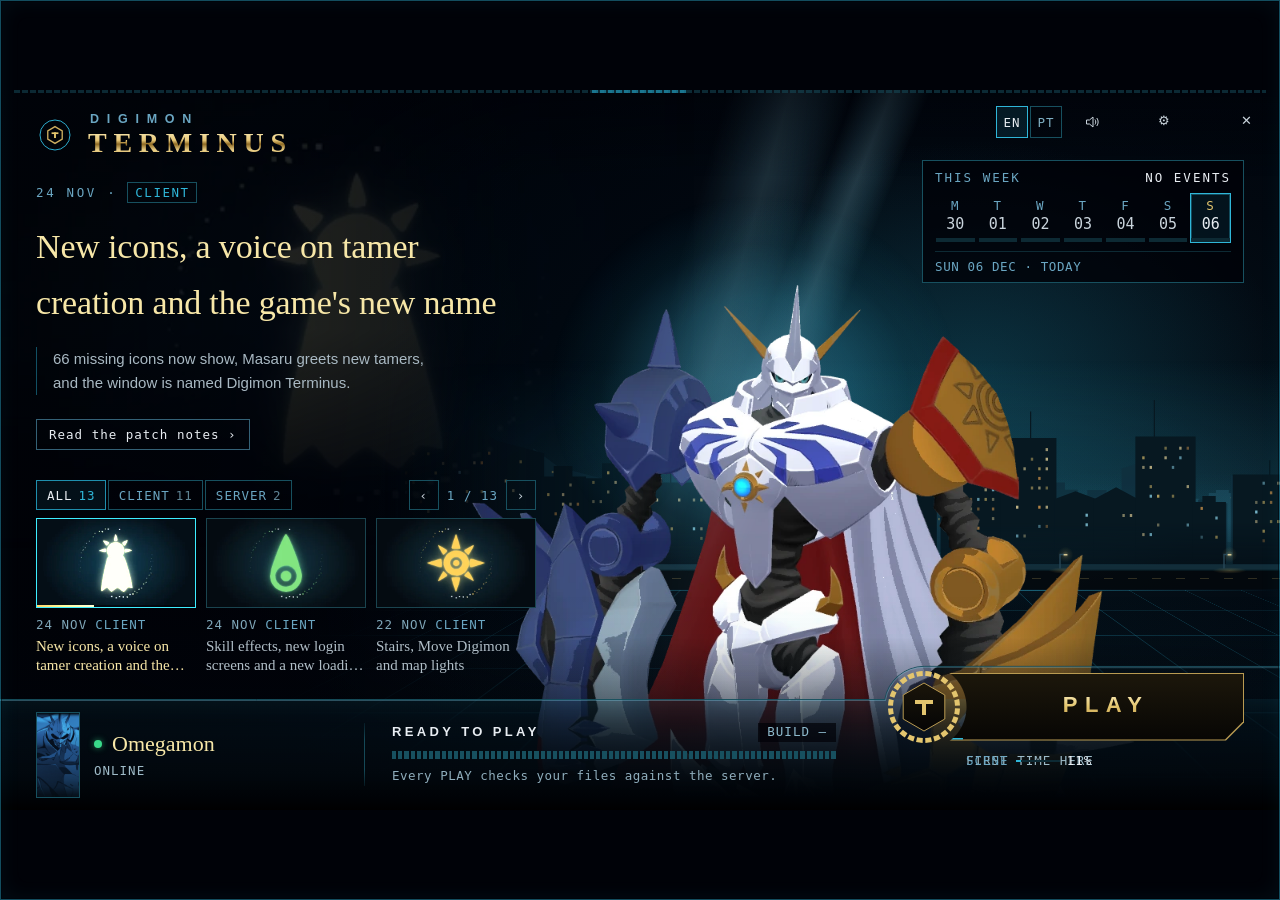
==== commit 02616a35: "Launcher notes tab: the 0.7.6 changes (EN + PT)" ====
--- a/launcher/index.html
+++ b/launcher/index.html
@@ -3340,18 +3340,18 @@
      RELEASE (R159 package): the rows say only what players really get in this release; no date, no "from" version (none is measured), and the
      number on the chip is the page's launcher version (LVER) only once it is real: see ver(). */
   (function(){var LV={en:{v:'LAUNCHER',meta:'5 CHANGES · NOT A GAME UPDATE',g:[['LAUNCHER',[
-        ['The week card shows the server time, with its time zone when it differs from yours.','SERVER TIME'],
-        ['The week strip shows each day’s events; pick a day to see them.','EVENTS'],
-        ['News and events say when they are loading or could not load, and you can try again from there.','NEWS'],
-        ['These notes show the version of the launcher you have.','NOTES'],
-        ['The patch notes show the story of the update you pick, and the build label follows the installed version.','BUILD']]]]},
+        ['You can now stop a download with CANCEL.','CANCEL'],
+        ['An update cut off half-way, by a crash or a power cut, is put right on the next start.','UPDATES'],
+        ['Support can make an error report with the launcher and game logs; your account details are hidden.','REPORT'],
+        ['The first time the launcher goes to the tray, it tells you where it is and how to close it.','TRAY'],
+        ['New look: crests on the news, a new server picture, a welcome card on the first start and larger text.','LOOK']]]]},
       pt:{v:'LAUNCHER',meta:'5 ALTERAÇÕES · O JOGO NÃO MUDA',g:[['LAUNCHER',[
-        ['O cartão da semana mostra a hora do servidor, com o fuso horário quando é diferente do teu.','HORA'],
-        ['A faixa da semana mostra os eventos de cada dia; escolhe um dia para os veres.','EVENTOS'],
-        ['As notícias e os eventos dizem quando estão a carregar ou não carregaram, e podes tentar outra vez dali.','NOTÍCIAS'],
-        ['Estas notas mostram a versão do launcher que tens.','NOTAS'],
-        ['As notas mostram a história da atualização que escolhes, e a versão mostrada acompanha a que está instalada.','VERSÃO']]]]}},
-      LD=[['new',''],['new',''],['chg',''],['fix',''],['fix','']],known=!window.TD_PROD,hooked=false,
+        ['Já podes parar uma transferência com CANCELAR.','CANCELAR'],
+        ['Uma atualização cortada a meio, por um erro ou uma falha de luz, é reparada no arranque seguinte.','REPARAR'],
+        ['O Suporte faz um relatório de erro com os registos do launcher e do jogo; os dados da tua conta ficam escondidos.','RELATÓRIO'],
+        ['Na primeira vez que o launcher vai para a área de notificação, diz-te onde está e como o fechar.','AVISO'],
+        ['Visual novo: brasões nas notícias, uma nova imagem do servidor, um cartão de boas-vindas no primeiro arranque e texto maior.','VISUAL']]]]}},
+      LD=[['new',''],['fix',''],['new',''],['chg',''],['new','']],known=!window.TD_PROD,hooked=false,
       SEL='#ynot u[data-a="relnotes"],#ribbon u,#psub u[data-a="notes"],.ys153 u[data-g="u"]',ret=null,busy=false;
     function on(){return W.classList.contains('r157')}
     /* the number on the chip. The mockup shows its own sample LVER. The shipped page (TD_PROD) starts with that same sample in LVER and gets the real
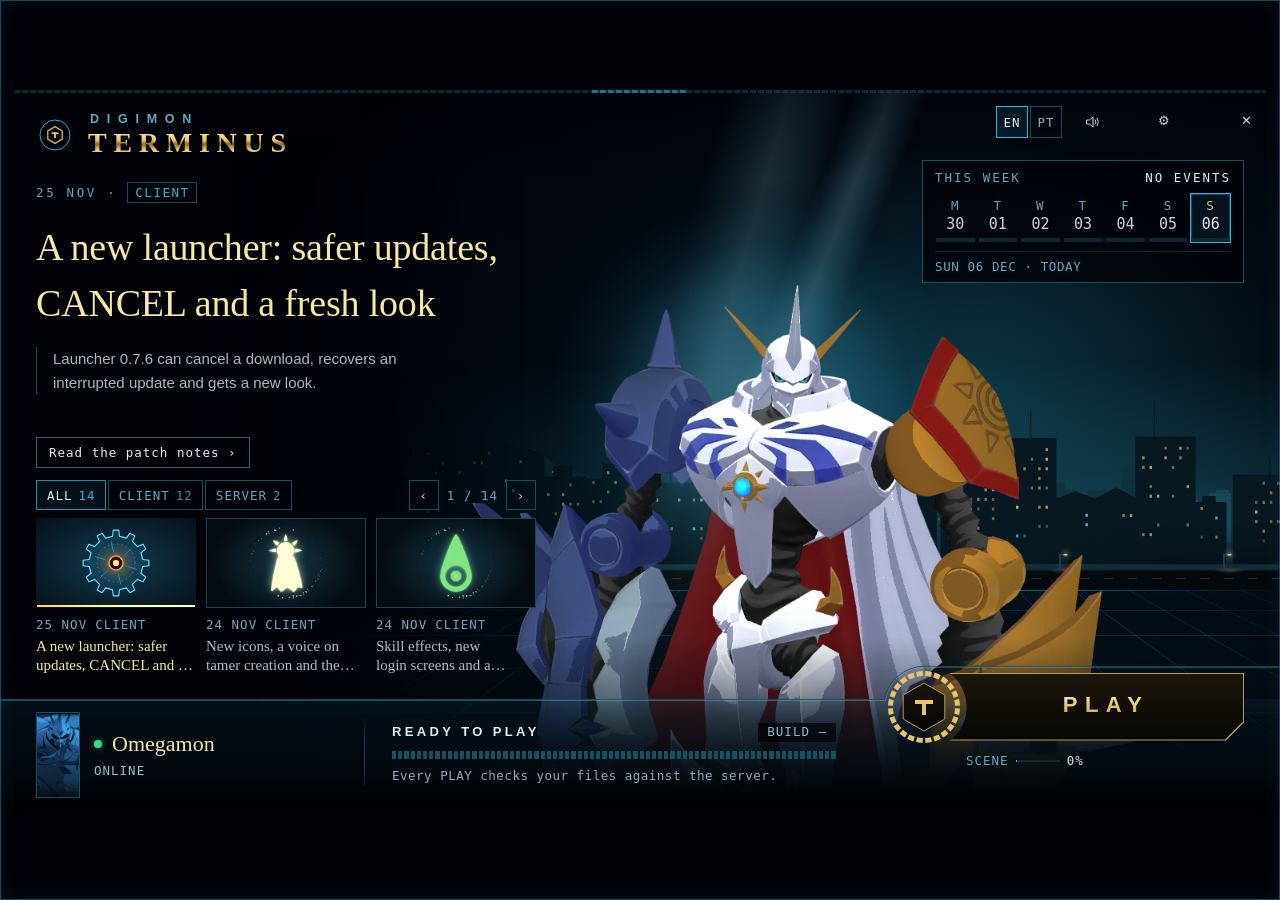
==== commit fec9e0e0: "manifest + news: update 2026112501" ====
--- a/launcher/index.html
+++ b/launcher/index.html
@@ -4225,7 +4225,7 @@
 var m=/-sk(\d+)/.exec(location.hash);if(m)still(+m[1]);
 })();
 </script><div id="verTag">build 2026-11-11 UX · R178</div>
-<!--TDATA--><script id="tdata" type="application/json">{"news":{"_doc":"Launcher news and patch notes. Edit, then run dev/releases-repo/launcher/build_data.py to inline it into index.html (the offline copy). tag: client | server | event. event: id from events.json; the item disappears when that event has ended. Dates are YYYY-MM-DD.","links":{"discord":"https://discord.gg/xDKyxrGBb"},"items":[{"id":"update-2026112402","date":"2026-11-24","tag":"client","thumb":"img/thumbs/update-2026112402.webp","title":{"en":"New icons, a voice on tamer creation and the game's new name","pt":"Novos ícones, uma voz na criação de tamer e o novo nome do jogo"},"body":{"en":"66 Digimon, NPC and tamer icons that were missing now show in the game. On tamer creation, Masaru introduces himself. The game window is now called Digimon Terminus, and your options and saved login carry over on the first start. This update is about 2.5 GB (keep about 7 GB free): let the launcher finish before you press PLAY.","pt":"66 ícones de Digimon, NPC e tamers que faltavam aparecem agora no jogo. Na criação de tamer, o Masaru apresenta-se. A janela do jogo chama-se agora Digimon Terminus, e as tuas opções e o login guardado passam para a nova versão no primeiro arranque. Esta atualização tem cerca de 2,5 GB (guarda cerca de 7 GB livres): deixa o launcher terminar antes de carregar em JOGAR."},"lede":{"en":"66 missing icons now show, Masaru greets new tamers, and the window is named Digimon Terminus.","pt":"66 ícones que faltavam já aparecem, o Masaru recebe os tamers e a janela chama-se Digimon Terminus."}},{"id":"update-2026112401","date":"2026-11-24","tag":"client","thumb":"img/thumbs/update-2026112401.webp","title":{"en":"Skill effects, new login screens and a new loading screen","pt":"Efeitos das técnicas, novos ecrãs de entrada e novo ecrã de carregamento"},"body":{"en":"Skill effects now reach the monster you target, and each skill plays its own animation. New login, tamer select and tamer creation screens, and a new loading screen. Log Out now takes you back to tamer select. The DATS Center and Data Trade rooms open, the Blur Effect option works, and NPCs zoom in when you talk to them. This update is about 2.5 GB (keep about 7 GB free): let the launcher finish before you press PLAY.","pt":"Os efeitos das técnicas chegam agora ao monstro que escolhes, e cada técnica tem a sua própria animação. Novos ecrãs de entrada, de escolha e de criação de tamer, e um novo ecrã de carregamento. Sair da conta leva-te de volta à escolha de tamer. As salas do DATS Center e da Data Trade abrem, a opção Blur Effect funciona e os NPC aparecem em grande quando falas com eles. Esta atualização tem cerca de 2,5 GB (guarda cerca de 7 GB livres): deixa o launcher terminar antes de carregar em JOGAR."},"lede":{"en":"Skill effects now reach your target, with new login, tamer select, creation and loading screens.","pt":"Efeitos das técnicas no alvo e novos ecrãs de entrada, escolha, criação e carregamento."}},{"id":"update-2026112101","date":"2026-11-22","tag":"client","thumb":"img/thumbs/update-2026112101.webp","title":{"en":"Stairs, Move Digimon and map lights","pt":"Escadas, Mover Digimon e luzes dos mapas"},"body":{"en":"Walking with the keys no longer gets stuck on the stairs and ramps we tested, such as the DATS Center ramp. The Move Digimon option now works. More than 50 maps use their own lights, and some missing effects on maps 1800 and 1801 are now drawn. On the server, spirit hatching, ShineGreymon Burst Mode and adding an item to a trade now work. This update is about 2.5 GB (keep about 7 GB free): let the launcher finish before you press PLAY.","pt":"Andar com as teclas já não fica preso nas escadas e rampas que testámos, como a rampa do DATS Center. A opção Mover Digimon já funciona. Mais de 50 mapas usam as suas próprias luzes, e alguns efeitos que faltavam nos mapas 1800 e 1801 já aparecem. No servidor, chocar Digimon espírito, o Burst Mode do ShineGreymon e pôr um objeto numa troca já funcionam. Esta atualização tem cerca de 2,5 GB (guarda cerca de 7 GB livres): deixa o launcher terminar antes de carregar em JOGAR."},"lede":{"en":"Walking with the keys no longer gets stuck on the stairs and ramps we tested, and Move Digimon works.","pt":"Andar com as teclas já não fica preso nas escadas e rampas testadas, e o Mover Digimon já funciona."}},{"id":"update-2026112001","date":"2026-11-20","tag":"client","thumb":"img/thumbs/update-2026112001.webp","title":{"en":"43 new models and dungeon doors","pt":"43 novos modelos e portas das dungeons"},"body":{"en":"43 models that were missing from the game, most of them Digimon, are now in it, among them Gammamon, Aegisdramon and Siriusmon. Digimon now step at their original walking and running pace. A stunned monster stays frozen until the stun ends. On the server, the dungeon exits on maps 1702 to 1706 now start closed. This update is about 4.4 GB (keep about 10 GB free): let the launcher finish before you press PLAY.","pt":"43 modelos que faltavam no jogo, a maioria Digimon, já lá estão, entre eles Gammamon, Aegisdramon e Siriusmon. Os Digimon andam e correm agora ao ritmo original. Um monstro atordoado fica parado até o atordoamento acabar. No servidor, as saídas das dungeons dos mapas 1702 a 1706 começam agora fechadas. Esta atualização tem cerca de 4,4 GB (guarda cerca de 10 GB livres): deixa o launcher terminar antes de carregar em JOGAR."},"lede":{"en":"43 missing models are now in the game, and dungeon exits on maps 1702 to 1706 start closed.","pt":"Chegaram 43 modelos que faltavam, e as saídas das dungeons dos mapas 1702 a 1706 começam fechadas."}},{"id":"update-2026111901","date":"2026-11-19","tag":"client","thumb":"img/thumbs/update-2026111901.webp","title":{"en":"Livelier maps, quest fixes and a safer launcher","pt":"Mapas mais vivos, quests corrigidas e um launcher mais seguro"},"body":{"en":"Many areas now move more like the original: the giant spiders' legs move, doors and portals open and close as they should, and portals take you where they are meant to. Ground, effect and sky textures are refreshed on 31 maps, and smoke, fog and other effects now appear on 28 maps. On the server, quests that would not start or whose item never dropped now work. The launcher explains errors in plain words and never lets an update touch your settings. This update is large (about 4.8 GB; keep about 10 GB free): let the launcher finish before you press PLAY.","pt":"Muitas zonas mexem-se mais como no original: as pernas das aranhas mexem-se, portas e portais abrem e fecham como devem e os portais levam-te ao sítio certo. Texturas do chão, dos efeitos e do céu atualizadas em 31 mapas, e fumo, nevoeiro e outros efeitos surgem em 28 mapas. No servidor, quests que não começavam ou cujo item nunca caía já funcionam. O launcher explica os erros em palavras simples e nunca deixa uma atualização mexer nas tuas definições. Esta atualização é grande (cerca de 4,8 GB; guarda cerca de 10 GB livres): deixa o launcher terminar antes de carregar em JOGAR."},"lede":{"en":"Livelier maps, working doors and portals, quest fixes and clearer launcher errors.","pt":"Mapas mais vivos, portas e portais a funcionar, quests corrigidas e erros mais claros."}},{"id":"update-2026111501","date":"2026-11-15","tag":"client","thumb":"img/thumbs/update-2026111501.webp","title":{"en":"Launcher: background updates","pt":"Launcher: atualizações em segundo plano"},"body":{"en":"New optional setting, Update in the background: OFF (default), ON or AT NIGHT (02:00-07:00 only). With the launcher left in the tray, it downloads game updates by itself and installs them only while the game is closed. Each update is checked with the same signature as PLAY and rolled back if anything fails. Also fixed: the news and patch-notes panels no longer scroll sideways by 1 pixel.","pt":"Nova opção, Atualizar em segundo plano: NÃO (por defeito), SIM ou À NOITE (só das 02:00 às 07:00). Com o launcher na área de notificação, descarrega sozinho as atualizações do jogo e só as instala com o jogo fechado. Cada atualização é verificada com a mesma assinatura do JOGAR e desfeita se alguma coisa falhar. Também corrigido: os painéis das notícias e das notas já não deslizam 1 píxel para o lado."},"lede":{"en":"A new option lets the launcher download game updates by itself and install them while the game is closed.","pt":"Uma nova opção deixa o launcher descarregar atualizações sozinho e instalá-las com o jogo fechado."}},{"id":"update-2026110906","date":"2026-11-12","tag":"client","thumb":"img/thumbs/update-2026110906.webp","title":{"en":"Update 2026110906: Masters Match, DATS cards and data trade","pt":"Update 2026110906: Masters Match, cartas DATS e troca de dados"},"body":{"en":"Hover over a tamer, Digimon, monster, item or NPC to see its details in the bottom-right corner (you can turn it off in Options); more NPCs now show their name. New: the Masters Match window, the DATS card game when enchanting, and data trade at the NPC. Jogress tells you why it cannot happen. Option sliders behave like the original game. Other tamers' absorb effects now have sound. Coming with the next server update: the achievement reward tab, crafting with protection items, and every party member's loot dice roll.","pt":"Passa o rato por cima de um tamer, Digimon, monstro, item ou NPC para veres os detalhes no canto inferior direito (podes desligar nas Opções); mais NPC mostram agora o nome. Novo: a janela do Masters Match, o jogo de cartas DATS ao fazer enchant e a troca de dados no NPC. A jogress diz-te porque não pode acontecer. Os sliders das opções comportam-se como no jogo original. A absorção dos outros tamers passa a ter som. Com a próxima atualização do servidor: o separador de recompensas das conquistas, o craft com itens de proteção e o dado de loot de cada membro da party."},"lede":{"en":"Hover over tamers, Digimon, items and NPCs for details, plus Masters Match and data trade.","pt":"Passa o rato por cima de tamers, Digimon, itens e NPC para ver detalhes, e há Masters Match."}},{"id":"update-2026110905","date":"2026-11-11","tag":"client","thumb":"img/thumbs/c1.webp","title":{"en":"Update 2026110905: buy-back, clearer HUD and new sounds","pt":"Update 2026110905: recompra, HUD mais claro e novos sons"},"body":{"en":"NPC shops now let you buy back the last items you sold. The target window shows attributes and more tooltips, buffs explain themselves, and middle-click resets the camera. Chat colours survive line breaks. Tamers and Digimon now sound when they appear and leave. Guilds need a real Guild Permit, and using an item on cool-down tells you why. The launcher protects your install folder better.","pt":"As lojas dos NPC deixam-te recomprar os últimos itens que vendeste. A janela do alvo mostra atributos e mais tooltips, os buffs explicam-se e o botão do meio do rato repõe a câmara. As cores do chat mantêm-se nas quebras de linha. Tamers e Digimon passam a ter som ao aparecer e ao sair. Criar uma guilda exige uma Licença de Guilda verdadeira, e usar um item em cooldown diz-te porquê. O launcher protege melhor a pasta do jogo."},"lede":{"en":"NPC shops let you buy back your last sold items, and buffs now explain themselves.","pt":"As lojas dos NPC deixam recomprar os últimos itens vendidos, e os buffs explicam-se."}},{"id":"update-2026110904","date":"2026-11-10","tag":"client","thumb":"img/thumbs/c2.webp","title":{"en":"Update 2026110904: guilds, parties and a sturdier launcher","pt":"Update 2026110904: guildas, parties e um launcher mais robusto"},"body":{"en":"Guilds now show new members joining and who is online or offline. Your party is told when a member disconnects. HP/DS absorb effects and auras now appear in game. Personal shops explain why a listing was refused. The launcher retries a failed update check, cleans up old files and can save a crash report for you to send us.","pt":"As guildas mostram agora a entrada de novos membros e quem está online ou offline. A tua party é avisada quando um membro se desliga. Os efeitos de absorção de HP/DS e as auras aparecem no jogo. As lojas pessoais explicam porque é que um item foi recusado. O launcher volta a tentar quando a verificação de update falha, limpa ficheiros antigos e pode guardar um relatório de erro para nos enviares."},"lede":{"en":"Guilds show who joins and who is online, and your party is told when a member disconnects.","pt":"As guildas mostram quem entra e quem está online, e a party sabe quando alguém se desliga."}},{"id":"update-2026110903","date":"2026-11-10","tag":"client","thumb":"img/thumbs/c3.webp","title":{"en":"Update 2026110903: player shops and summon","pt":"Update 2026110903: lojas de jogadores e summon"},"body":{"en":"Personal shops are open: list your items and other tamers can buy them, with the shop name shown above your head. Summon now asks the other player to accept first. New server protections against cheating, and smoother frames on busy maps. The launcher downloads this update for you (about 2.9 GB).","pt":"As lojas pessoais estão abertas: põe os teus itens à venda e outros tamers podem comprá-los, com o nome da loja por cima da tua cabeça. O summon agora pede ao outro jogador que aceite primeiro. Novas proteções no servidor contra batota e imagem mais fluida em mapas cheios. O launcher descarrega este update por ti (cerca de 2,9 GB)."},"lede":{"en":"Personal shops are open, and Summon now asks the other player to accept first.","pt":"As lojas pessoais estão abertas, e o summon pede primeiro que o outro jogador aceite."}},{"id":"unity","date":"2026-11-04","tag":"client","thumb":"img/thumbs/unity.webp","title":{"en":"The Digital World, rebuilt in Unity","pt":"O Mundo Digital, refeito em Unity"},"body":{"en":"Every map, every Digimon and every tamer, redrawn by a new engine. Same world, same friends.","pt":"Todos os mapas, todos os Digimon e todos os tamers, redesenhados por um motor novo. O mesmo mundo, os mesmos amigos."},"lede":{"en":"Every map, every Digimon and every tamer, redrawn by a new engine. Same world, same friends.","pt":"Todos os mapas, Digimon e tamers redesenhados por um motor novo. O mesmo mundo, os mesmos amigos."}},{"id":"loot","date":"2026-10-30","tag":"server","thumb":"img/thumbs/c4.webp","title":{"en":"Loot goes straight to your bag","pt":"O saque vai direto para o inventário"},"body":{"en":"Items and bits from every kill land in your inventory at once. Nothing to pick up from the ground.","pt":"Os itens e os bits de cada mob vão logo para o inventário. Não há nada para apanhar do chão."},"lede":{"en":"Items and bits from every kill land in your inventory at once.","pt":"Os itens e os bits de cada mob vão logo para o inventário."}},{"id":"dungeon","date":"2026-11-05","tag":"server","thumb":"img/thumbs/c5.webp","title":{"en":"Fall in a dungeon, wake beside its NPC","pt":"Cais na masmorra, acordas junto ao NPC"},"body":{"en":"A tamer defeated in a dungeon returns next to the NPC who opened it, not to the start of a map.","pt":"Um tamer derrotado numa masmorra volta para junto do NPC que a abriu, e não para o início de um mapa."},"lede":{"en":"A tamer defeated in a dungeon returns next to the NPC who opened it.","pt":"Um tamer derrotado numa masmorra volta para junto do NPC que a abriu."}}],"notes":[{"id":"update-2026112402","version":"2402","date":"2026-11-24","meta":{"en":"4 CHANGES · GAME UPDATE 2026112402","pt":"4 ALTERAÇÕES · ATUALIZAÇÃO 2026112402"},"groups":[{"title":{"en":"CLIENT","pt":"CLIENTE"},"items":[{"tag":"ICONS","kind":"new","text":{"en":"66 Digimon, NPC and tamer icons that were missing now show: evolution bars and small portraits.","pt":"66 ícones de Digimon, NPC e tamers que faltavam aparecem agora: barras de evolução e retratos pequenos."}},{"tag":"TAMER CREATION","kind":"new","text":{"en":"On tamer creation, Masaru now introduces himself, and the music goes quieter while he speaks.","pt":"Na criação de tamer, o Masaru apresenta-se agora, e a música baixa enquanto ele fala."}},{"tag":"GAME NAME","kind":"chg","text":{"en":"The game window is now called Digimon Terminus. Your options and saved login carry over on the first start.","pt":"A janela do jogo chama-se agora Digimon Terminus. As tuas opções e o login guardado passam para a nova versão no primeiro arranque."}}]},{"title":{"en":"SERVER","pt":"SERVIDOR"},"items":[{"tag":"ATTRIBUTES","kind":"fix","text":{"en":"Already live: when a Digimon's attribute experience reaches its maximum, you now hear the game's sound for it.","pt":"Já ativo: quando a experiência de atributo de um Digimon chega ao máximo, ouves agora o som do jogo para isso."}}]}]},{"id":"update-2026112401","version":"2401","date":"2026-11-24","meta":{"en":"19 CHANGES · GAME UPDATE 2026112401","pt":"19 ALTERAÇÕES · ATUALIZAÇÃO 2026112401"},"groups":[{"title":{"en":"CLIENT","pt":"CLIENTE"},"items":[{"tag":"SKILL EFFECTS","kind":"fix","text":{"en":"Skill effects now fly to and land on the monster you target.","pt":"Os efeitos das técnicas voam agora até ao monstro que escolheste e acertam nele."}},{"tag":"SKILLS 2-5","kind":"fix","text":{"en":"Each skill now plays its own animation and effect. Before, the second skill repeated the first one.","pt":"Cada técnica tem agora a sua própria animação e efeito. Antes, a segunda técnica repetia a primeira."}},{"tag":"COMBAT","kind":"fix","text":{"en":"Damage numbers, Miss and the hit reaction now appear when the blow lands, not before the swing.","pt":"Os números de dano, o Miss e a reação ao golpe aparecem agora quando o golpe acerta, e não antes do ataque."}},{"tag":"MONSTER DEATH","kind":"fix","text":{"en":"A defeated monster now shows its vanishing effect.","pt":"Um monstro derrotado mostra agora o seu efeito de desaparecer."}},{"tag":"OUT OF SIGHT","kind":"fix","text":{"en":"When a target is behind an obstacle, the game now tells you \"Target is out of sight\" instead of doing nothing.","pt":"Quando o alvo está atrás de um obstáculo, o jogo diz-te agora que o alvo está fora de vista, em vez de não fazer nada."}},{"tag":"EVOLUTION","kind":"fix","text":{"en":"Evolutions and partner switches now play their fade, size change and voice.","pt":"As evoluções e as trocas de parceiro mostram agora o desvanecer, a mudança de tamanho e a voz."}},{"tag":"LOGIN SCREENS","kind":"new","text":{"en":"New login, tamer select and tamer creation screens.","pt":"Novos ecrãs de entrada, de escolha de tamer e de criação de tamer."}},{"tag":"LOADING","kind":"new","text":{"en":"New loading screen. Options › Graphic › Reduce Motion makes its animation calmer.","pt":"Novo ecrã de carregamento. Options › Graphic › Reduce Motion torna a animação mais calma."}},{"tag":"LOG OUT","kind":"chg","text":{"en":"Log Out now takes you back to tamer select instead of closing the game.","pt":"Sair da conta leva-te agora de volta à escolha de tamer, em vez de fechar o jogo."}},{"tag":"BLUR","kind":"fix","text":{"en":"The Blur Effect option now adds its glow effect.","pt":"A opção Blur Effect acrescenta agora o seu efeito de brilho."}},{"tag":"DATS CENTER","kind":"new","text":{"en":"The DATS Center and the Data Trade room now open in their own 3D room.","pt":"O DATS Center e a sala da Data Trade abrem agora na sua própria sala em 3D."}},{"tag":"PARTNER DOWN","kind":"chg","text":{"en":"When your partner falls, a box now offers to move you to the village.","pt":"Quando o teu parceiro cai, aparece agora uma caixa que te oferece voltar à vila."}},{"tag":"MASTERS MATCH","kind":"fix","text":{"en":"You can drag an item from the bag into the Masters Match window, and your team icon shows over your head.","pt":"Podes arrastar um objeto do saco para a janela do Masters Match, e o ícone da tua equipa aparece por cima da tua cabeça."}},{"tag":"TARGET","kind":"fix","text":{"en":"The target window drops to 0% when the monster dies and closes when it disappears.","pt":"A janela do alvo desce a 0% quando o monstro morre e fecha quando ele desaparece."}},{"tag":"NPC TALK","kind":"new","text":{"en":"The NPC you talk to now appears zoomed in, and portal NPCs carry a mark above them.","pt":"O NPC com quem falas aparece agora em grande, e os NPC de portal têm uma marca por cima."}},{"tag":"QUESTS","kind":"fix","text":{"en":"The option to hand in a quest now appears at the NPC who receives it.","pt":"A opção de entregar uma missão aparece agora no NPC que a recebe."}}]},{"title":{"en":"SERVER","pt":"SERVIDOR"},"items":[{"tag":"CHANNELS","kind":"chg","text":{"en":"Already live: choosing another channel now gives an answer. For now each map has one channel.","pt":"Já ativo: escolher outro canal dá agora uma resposta. Por agora, cada mapa tem um só canal."}},{"tag":"AREA SKILLS","kind":"fix","text":{"en":"Already live: an area skill now shows the damage on each target it hits.","pt":"Já ativo: uma técnica de área mostra agora o dano em cada alvo que atinge."}},{"tag":"PARTNER BUFFS","kind":"fix","text":{"en":"A tamer skill that boosts your Digimon now shows the boost on it.","pt":"Uma técnica de tamer que reforça o teu Digimon mostra agora o reforço nele."}}]}]},{"id":"update-2026112101","version":"2101","date":"2026-11-22","meta":{"en":"10 CHANGES · GAME UPDATE 2026112101","pt":"10 ALTERAÇÕES · ATUALIZAÇÃO 2026112101"},"groups":[{"title":{"en":"CLIENT","pt":"CLIENTE"},"items":[{"tag":"STAIRS","kind":"fix","text":{"en":"Walking with the keys no longer gets stuck on the stairs and ramps we tested, such as the ramp at the DATS Center.","pt":"Andar com as teclas já não fica preso nas escadas e rampas que testámos, como a rampa do DATS Center."}},{"tag":"MOVE DIGIMON","kind":"new","text":{"en":"The Move Digimon option now works: when it is ticked, a click moves your Digimon and your tamer follows. If you ticked it before, it is active now.","pt":"A opção Mover Digimon já funciona: quando está marcada, um clique move o teu Digimon e o tamer segue-o. Se a marcaste antes, agora está ativa."}},{"tag":"MAP LIGHTS","kind":"fix","text":{"en":"More than 50 maps now use their own lights.","pt":"Mais de 50 mapas usam agora as suas próprias luzes."}},{"tag":"MAP EFFECTS","kind":"fix","text":{"en":"Some effects that were missing on maps 1800 and 1801 are now drawn.","pt":"Alguns efeitos que faltavam nos mapas 1800 e 1801 já aparecem."}},{"tag":"PORTALS","kind":"chg","text":{"en":"Checked, no change: 188 of the 191 walk-in portals take you to the right place.","pt":"Verificado, sem alteração: 188 dos 191 portais onde se entra a andar levam-te ao sítio certo."}},{"tag":"MEGAPHONE","kind":"fix","text":{"en":"Using a megaphone now sends your message to everyone.","pt":"Usar um megafone envia agora a tua mensagem a todos."}}]},{"title":{"en":"SERVER","pt":"SERVIDOR"},"items":[{"tag":"SPIRIT HATCH","kind":"fix","text":{"en":"Already live: hatching a spirit Digimon at the NPC now works.","pt":"Já ativo: chocar um Digimon espírito no NPC já funciona."}},{"tag":"BURST MODE","kind":"fix","text":{"en":"Already live: ShineGreymon now evolves into ShineGreymon: Burst Mode instead of the wrong form.","pt":"Já ativo: o ShineGreymon evolui agora para ShineGreymon: Burst Mode em vez da forma errada."}},{"tag":"TRADE","kind":"fix","text":{"en":"Already live: an item you put into a trade now shows up for the other player.","pt":"Já ativo: um objeto que pões numa troca aparece agora ao outro jogador."}},{"tag":"SOCKETS","kind":"fix","text":{"en":"Already live: putting a gem into a socket now works and charges its fee.","pt":"Já ativo: pôr uma gema num encaixe já funciona e cobra a sua taxa."}}]}]}]},"events":{"_doc":"Launcher events. Shown only while start <= now < end, on the player's clock. start/end are ISO 8601 with an offset (Lisbon: +00:00 in winter, +01:00 in summer). kind is free text; short is the 1-3 word label for the week strip. Leave the list empty when nothing runs: the strip then says NO EVENTS. Example entry: {\"id\":\"exp-weekend\",\"kind\":\"exp\",\"short\":{\"en\":\"EXP ×2\",\"pt\":\"EXP ×2\"},\"title\":{\"en\":\"Double EXP all weekend\",\"pt\":\"EXP a dobrar todo o fim de semana\"},\"body\":{\"en\":\"...\",\"pt\":\"...\"},\"start\":\"2026-11-13T18:00:00+00:00\",\"end\":\"2026-11-15T23:59:00+00:00\"}","events":[]}}</script><!--/TDATA-->
+<!--TDATA--><script id="tdata" type="application/json">{"news":{"_doc":"Launcher news and patch notes. Edit, then run dev/releases-repo/launcher/build_data.py to inline it into index.html (the offline copy). tag: client | server | event. event: id from events.json; the item disappears when that event has ended. Dates are YYYY-MM-DD.","links":{"discord":"https://discord.gg/xDKyxrGBb"},"items":[{"id":"update-2026112501","date":"2026-11-25","tag":"client","thumb":"img/thumbs/n3.png","title":{"en":"A new launcher: safer updates, CANCEL and a fresh look","pt":"Um launcher novo: atualizações mais seguras, CANCELAR e um visual novo"},"body":{"en":"The launcher updates itself to 0.7.6 the next time you open it: it restarts once by itself. Downloads can now be cancelled, an update cut off by a crash or power loss is put right on the next start, and an error report can be made from the launcher. The news now show crests, and the first start shows a welcome card. The game itself does not change: there is nothing big to download. If the launcher does not come back after you close the game (some antivirus programs hold the old one while it updates), just open it again: it closes the stuck one by itself.","pt":"O launcher atualiza-se sozinho para a 0.7.6 da próxima vez que o abrires: reinicia uma vez por si. Já podes cancelar uma transferência, uma atualização cortada por um erro ou falha de luz é reparada no arranque seguinte, e podes fazer um relatório de erro a partir do launcher. As notícias mostram agora brasões, e o primeiro arranque mostra um cartão de boas-vindas. O jogo não muda: não há nada grande para transferir. Se o launcher não voltar depois de fechares o jogo (alguns antivírus seguram o antigo enquanto se atualiza), abre-o outra vez: ele fecha sozinho o que ficou preso."},"lede":{"en":"Launcher 0.7.6 can cancel a download, recovers an interrupted update and gets a new look.","pt":"O launcher 0.7.6 cancela uma transferência, recupera uma atualização interrompida e muda de visual."}},{"id":"update-2026112402","date":"2026-11-24","tag":"client","thumb":"img/thumbs/update-2026112402.webp","title":{"en":"New icons, a voice on tamer creation and the game's new name","pt":"Novos ícones, uma voz na criação de tamer e o novo nome do jogo"},"body":{"en":"66 Digimon, NPC and tamer icons that were missing now show in the game. On tamer creation, Masaru introduces himself. The game window is now called Digimon Terminus, and your options and saved login carry over on the first start. This update is about 2.5 GB (keep about 7 GB free): let the launcher finish before you press PLAY.","pt":"66 ícones de Digimon, NPC e tamers que faltavam aparecem agora no jogo. Na criação de tamer, o Masaru apresenta-se. A janela do jogo chama-se agora Digimon Terminus, e as tuas opções e o login guardado passam para a nova versão no primeiro arranque. Esta atualização tem cerca de 2,5 GB (guarda cerca de 7 GB livres): deixa o launcher terminar antes de carregar em JOGAR."},"lede":{"en":"66 missing icons now show, Masaru greets new tamers, and the window is named Digimon Terminus.","pt":"66 ícones que faltavam já aparecem, o Masaru recebe os tamers e a janela chama-se Digimon Terminus."}},{"id":"update-2026112401","date":"2026-11-24","tag":"client","thumb":"img/thumbs/update-2026112401.webp","title":{"en":"Skill effects, new login screens and a new loading screen","pt":"Efeitos das técnicas, novos ecrãs de entrada e novo ecrã de carregamento"},"body":{"en":"Skill effects now reach the monster you target, and each skill plays its own animation. New login, tamer select and tamer creation screens, and a new loading screen. Log Out now takes you back to tamer select. The DATS Center and Data Trade rooms open, the Blur Effect option works, and NPCs zoom in when you talk to them. This update is about 2.5 GB (keep about 7 GB free): let the launcher finish before you press PLAY.","pt":"Os efeitos das técnicas chegam agora ao monstro que escolhes, e cada técnica tem a sua própria animação. Novos ecrãs de entrada, de escolha e de criação de tamer, e um novo ecrã de carregamento. Sair da conta leva-te de volta à escolha de tamer. As salas do DATS Center e da Data Trade abrem, a opção Blur Effect funciona e os NPC aparecem em grande quando falas com eles. Esta atualização tem cerca de 2,5 GB (guarda cerca de 7 GB livres): deixa o launcher terminar antes de carregar em JOGAR."},"lede":{"en":"Skill effects now reach your target, with new login, tamer select, creation and loading screens.","pt":"Efeitos das técnicas no alvo e novos ecrãs de entrada, escolha, criação e carregamento."}},{"id":"update-2026112101","date":"2026-11-22","tag":"client","thumb":"img/thumbs/update-2026112101.webp","title":{"en":"Stairs, Move Digimon and map lights","pt":"Escadas, Mover Digimon e luzes dos mapas"},"body":{"en":"Walking with the keys no longer gets stuck on the stairs and ramps we tested, such as the DATS Center ramp. The Move Digimon option now works. More than 50 maps use their own lights, and some missing effects on maps 1800 and 1801 are now drawn. On the server, spirit hatching, ShineGreymon Burst Mode and adding an item to a trade now work. This update is about 2.5 GB (keep about 7 GB free): let the launcher finish before you press PLAY.","pt":"Andar com as teclas já não fica preso nas escadas e rampas que testámos, como a rampa do DATS Center. A opção Mover Digimon já funciona. Mais de 50 mapas usam as suas próprias luzes, e alguns efeitos que faltavam nos mapas 1800 e 1801 já aparecem. No servidor, chocar Digimon espírito, o Burst Mode do ShineGreymon e pôr um objeto numa troca já funcionam. Esta atualização tem cerca de 2,5 GB (guarda cerca de 7 GB livres): deixa o launcher terminar antes de carregar em JOGAR."},"lede":{"en":"Walking with the keys no longer gets stuck on the stairs and ramps we tested, and Move Digimon works.","pt":"Andar com as teclas já não fica preso nas escadas e rampas testadas, e o Mover Digimon já funciona."}},{"id":"update-2026112001","date":"2026-11-20","tag":"client","thumb":"img/thumbs/update-2026112001.webp","title":{"en":"43 new models and dungeon doors","pt":"43 novos modelos e portas das dungeons"},"body":{"en":"43 models that were missing from the game, most of them Digimon, are now in it, among them Gammamon, Aegisdramon and Siriusmon. Digimon now step at their original walking and running pace. A stunned monster stays frozen until the stun ends. On the server, the dungeon exits on maps 1702 to 1706 now start closed. This update is about 4.4 GB (keep about 10 GB free): let the launcher finish before you press PLAY.","pt":"43 modelos que faltavam no jogo, a maioria Digimon, já lá estão, entre eles Gammamon, Aegisdramon e Siriusmon. Os Digimon andam e correm agora ao ritmo original. Um monstro atordoado fica parado até o atordoamento acabar. No servidor, as saídas das dungeons dos mapas 1702 a 1706 começam agora fechadas. Esta atualização tem cerca de 4,4 GB (guarda cerca de 10 GB livres): deixa o launcher terminar antes de carregar em JOGAR."},"lede":{"en":"43 missing models are now in the game, and dungeon exits on maps 1702 to 1706 start closed.","pt":"Chegaram 43 modelos que faltavam, e as saídas das dungeons dos mapas 1702 a 1706 começam fechadas."}},{"id":"update-2026111901","date":"2026-11-19","tag":"client","thumb":"img/thumbs/update-2026111901.webp","title":{"en":"Livelier maps, quest fixes and a safer launcher","pt":"Mapas mais vivos, quests corrigidas e um launcher mais seguro"},"body":{"en":"Many areas now move more like the original: the giant spiders' legs move, doors and portals open and close as they should, and portals take you where they are meant to. Ground, effect and sky textures are refreshed on 31 maps, and smoke, fog and other effects now appear on 28 maps. On the server, quests that would not start or whose item never dropped now work. The launcher explains errors in plain words and never lets an update touch your settings. This update is large (about 4.8 GB; keep about 10 GB free): let the launcher finish before you press PLAY.","pt":"Muitas zonas mexem-se mais como no original: as pernas das aranhas mexem-se, portas e portais abrem e fecham como devem e os portais levam-te ao sítio certo. Texturas do chão, dos efeitos e do céu atualizadas em 31 mapas, e fumo, nevoeiro e outros efeitos surgem em 28 mapas. No servidor, quests que não começavam ou cujo item nunca caía já funcionam. O launcher explica os erros em palavras simples e nunca deixa uma atualização mexer nas tuas definições. Esta atualização é grande (cerca de 4,8 GB; guarda cerca de 10 GB livres): deixa o launcher terminar antes de carregar em JOGAR."},"lede":{"en":"Livelier maps, working doors and portals, quest fixes and clearer launcher errors.","pt":"Mapas mais vivos, portas e portais a funcionar, quests corrigidas e erros mais claros."}},{"id":"update-2026111501","date":"2026-11-15","tag":"client","thumb":"img/thumbs/update-2026111501.webp","title":{"en":"Launcher: background updates","pt":"Launcher: atualizações em segundo plano"},"body":{"en":"New optional setting, Update in the background: OFF (default), ON or AT NIGHT (02:00-07:00 only). With the launcher left in the tray, it downloads game updates by itself and installs them only while the game is closed. Each update is checked with the same signature as PLAY and rolled back if anything fails. Also fixed: the news and patch-notes panels no longer scroll sideways by 1 pixel.","pt":"Nova opção, Atualizar em segundo plano: NÃO (por defeito), SIM ou À NOITE (só das 02:00 às 07:00). Com o launcher na área de notificação, descarrega sozinho as atualizações do jogo e só as instala com o jogo fechado. Cada atualização é verificada com a mesma assinatura do JOGAR e desfeita se alguma coisa falhar. Também corrigido: os painéis das notícias e das notas já não deslizam 1 píxel para o lado."},"lede":{"en":"A new option lets the launcher download game updates by itself and install them while the game is closed.","pt":"Uma nova opção deixa o launcher descarregar atualizações sozinho e instalá-las com o jogo fechado."}},{"id":"update-2026110906","date":"2026-11-12","tag":"client","thumb":"img/thumbs/update-2026110906.webp","title":{"en":"Update 2026110906: Masters Match, DATS cards and data trade","pt":"Update 2026110906: Masters Match, cartas DATS e troca de dados"},"body":{"en":"Hover over a tamer, Digimon, monster, item or NPC to see its details in the bottom-right corner (you can turn it off in Options); more NPCs now show their name. New: the Masters Match window, the DATS card game when enchanting, and data trade at the NPC. Jogress tells you why it cannot happen. Option sliders behave like the original game. Other tamers' absorb effects now have sound. Coming with the next server update: the achievement reward tab, crafting with protection items, and every party member's loot dice roll.","pt":"Passa o rato por cima de um tamer, Digimon, monstro, item ou NPC para veres os detalhes no canto inferior direito (podes desligar nas Opções); mais NPC mostram agora o nome. Novo: a janela do Masters Match, o jogo de cartas DATS ao fazer enchant e a troca de dados no NPC. A jogress diz-te porque não pode acontecer. Os sliders das opções comportam-se como no jogo original. A absorção dos outros tamers passa a ter som. Com a próxima atualização do servidor: o separador de recompensas das conquistas, o craft com itens de proteção e o dado de loot de cada membro da party."},"lede":{"en":"Hover over tamers, Digimon, items and NPCs for details, plus Masters Match and data trade.","pt":"Passa o rato por cima de tamers, Digimon, itens e NPC para ver detalhes, e há Masters Match."}},{"id":"update-2026110905","date":"2026-11-11","tag":"client","thumb":"img/thumbs/c1.webp","title":{"en":"Update 2026110905: buy-back, clearer HUD and new sounds","pt":"Update 2026110905: recompra, HUD mais claro e novos sons"},"body":{"en":"NPC shops now let you buy back the last items you sold. The target window shows attributes and more tooltips, buffs explain themselves, and middle-click resets the camera. Chat colours survive line breaks. Tamers and Digimon now sound when they appear and leave. Guilds need a real Guild Permit, and using an item on cool-down tells you why. The launcher protects your install folder better.","pt":"As lojas dos NPC deixam-te recomprar os últimos itens que vendeste. A janela do alvo mostra atributos e mais tooltips, os buffs explicam-se e o botão do meio do rato repõe a câmara. As cores do chat mantêm-se nas quebras de linha. Tamers e Digimon passam a ter som ao aparecer e ao sair. Criar uma guilda exige uma Licença de Guilda verdadeira, e usar um item em cooldown diz-te porquê. O launcher protege melhor a pasta do jogo."},"lede":{"en":"NPC shops let you buy back your last sold items, and buffs now explain themselves.","pt":"As lojas dos NPC deixam recomprar os últimos itens vendidos, e os buffs explicam-se."}},{"id":"update-2026110904","date":"2026-11-10","tag":"client","thumb":"img/thumbs/c2.webp","title":{"en":"Update 2026110904: guilds, parties and a sturdier launcher","pt":"Update 2026110904: guildas, parties e um launcher mais robusto"},"body":{"en":"Guilds now show new members joining and who is online or offline. Your party is told when a member disconnects. HP/DS absorb effects and auras now appear in game. Personal shops explain why a listing was refused. The launcher retries a failed update check, cleans up old files and can save a crash report for you to send us.","pt":"As guildas mostram agora a entrada de novos membros e quem está online ou offline. A tua party é avisada quando um membro se desliga. Os efeitos de absorção de HP/DS e as auras aparecem no jogo. As lojas pessoais explicam porque é que um item foi recusado. O launcher volta a tentar quando a verificação de update falha, limpa ficheiros antigos e pode guardar um relatório de erro para nos enviares."},"lede":{"en":"Guilds show who joins and who is online, and your party is told when a member disconnects.","pt":"As guildas mostram quem entra e quem está online, e a party sabe quando alguém se desliga."}},{"id":"update-2026110903","date":"2026-11-10","tag":"client","thumb":"img/thumbs/c3.webp","title":{"en":"Update 2026110903: player shops and summon","pt":"Update 2026110903: lojas de jogadores e summon"},"body":{"en":"Personal shops are open: list your items and other tamers can buy them, with the shop name shown above your head. Summon now asks the other player to accept first. New server protections against cheating, and smoother frames on busy maps. The launcher downloads this update for you (about 2.9 GB).","pt":"As lojas pessoais estão abertas: põe os teus itens à venda e outros tamers podem comprá-los, com o nome da loja por cima da tua cabeça. O summon agora pede ao outro jogador que aceite primeiro. Novas proteções no servidor contra batota e imagem mais fluida em mapas cheios. O launcher descarrega este update por ti (cerca de 2,9 GB)."},"lede":{"en":"Personal shops are open, and Summon now asks the other player to accept first.","pt":"As lojas pessoais estão abertas, e o summon pede primeiro que o outro jogador aceite."}},{"id":"unity","date":"2026-11-04","tag":"client","thumb":"img/thumbs/unity.webp","title":{"en":"The Digital World, rebuilt in Unity","pt":"O Mundo Digital, refeito em Unity"},"body":{"en":"Every map, every Digimon and every tamer, redrawn by a new engine. Same world, same friends.","pt":"Todos os mapas, todos os Digimon e todos os tamers, redesenhados por um motor novo. O mesmo mundo, os mesmos amigos."},"lede":{"en":"Every map, every Digimon and every tamer, redrawn by a new engine. Same world, same friends.","pt":"Todos os mapas, Digimon e tamers redesenhados por um motor novo. O mesmo mundo, os mesmos amigos."}},{"id":"loot","date":"2026-10-30","tag":"server","thumb":"img/thumbs/c4.webp","title":{"en":"Loot goes straight to your bag","pt":"O saque vai direto para o inventário"},"body":{"en":"Items and bits from every kill land in your inventory at once. Nothing to pick up from the ground.","pt":"Os itens e os bits de cada mob vão logo para o inventário. Não há nada para apanhar do chão."},"lede":{"en":"Items and bits from every kill land in your inventory at once.","pt":"Os itens e os bits de cada mob vão logo para o inventário."}},{"id":"dungeon","date":"2026-11-05","tag":"server","thumb":"img/thumbs/c5.webp","title":{"en":"Fall in a dungeon, wake beside its NPC","pt":"Cais na masmorra, acordas junto ao NPC"},"body":{"en":"A tamer defeated in a dungeon returns next to the NPC who opened it, not to the start of a map.","pt":"Um tamer derrotado numa masmorra volta para junto do NPC que a abriu, e não para o início de um mapa."},"lede":{"en":"A tamer defeated in a dungeon returns next to the NPC who opened it.","pt":"Um tamer derrotado numa masmorra volta para junto do NPC que a abriu."}}],"notes":[{"id":"update-2026112501","version":"2501","date":"2026-11-25","meta":{"en":"5 CHANGES · GAME UPDATE 2026112501","pt":"5 ALTERAÇÕES · ATUALIZAÇÃO 2026112501"},"groups":[{"title":{"en":"LAUNCHER","pt":"LAUNCHER"},"items":[{"tag":"UPDATES","kind":"fix","text":{"en":"Safer updates: an update cut off half-way is put right on the next start, and a stalled download retries by itself.","pt":"Atualizações mais seguras: uma atualização cortada a meio é reparada no arranque seguinte, e uma transferência parada tenta de novo sozinha."}},{"tag":"CANCEL","kind":"new","text":{"en":"You can now cancel a download with CANCEL.","pt":"Já podes cancelar uma transferência com CANCELAR."}},{"tag":"ERROR REPORT","kind":"new","text":{"en":"Support has an error report button: it gathers the launcher and game logs, with your account details hidden.","pt":"O Suporte tem um botão de relatório de erro: junta os registos do launcher e do jogo, com os dados da tua conta escondidos."}},{"tag":"TRAY","kind":"chg","text":{"en":"The first time the launcher goes to the tray, it tells you where it is and how to close it.","pt":"Na primeira vez que o launcher vai para a área de notificação, diz-te onde está e como o fechar."}},{"tag":"LOOK","kind":"new","text":{"en":"New look: crests on the news, a new server picture, a welcome card on the first start and slightly larger text.","pt":"Visual novo: brasões nas notícias, uma nova imagem do servidor, um cartão de boas-vindas no primeiro arranque e texto um pouco maior."}}]}]},{"id":"update-2026112402","version":"2402","date":"2026-11-24","meta":{"en":"4 CHANGES · GAME UPDATE 2026112402","pt":"4 ALTERAÇÕES · ATUALIZAÇÃO 2026112402"},"groups":[{"title":{"en":"CLIENT","pt":"CLIENTE"},"items":[{"tag":"ICONS","kind":"new","text":{"en":"66 Digimon, NPC and tamer icons that were missing now show: evolution bars and small portraits.","pt":"66 ícones de Digimon, NPC e tamers que faltavam aparecem agora: barras de evolução e retratos pequenos."}},{"tag":"TAMER CREATION","kind":"new","text":{"en":"On tamer creation, Masaru now introduces himself, and the music goes quieter while he speaks.","pt":"Na criação de tamer, o Masaru apresenta-se agora, e a música baixa enquanto ele fala."}},{"tag":"GAME NAME","kind":"chg","text":{"en":"The game window is now called Digimon Terminus. Your options and saved login carry over on the first start.","pt":"A janela do jogo chama-se agora Digimon Terminus. As tuas opções e o login guardado passam para a nova versão no primeiro arranque."}}]},{"title":{"en":"SERVER","pt":"SERVIDOR"},"items":[{"tag":"ATTRIBUTES","kind":"fix","text":{"en":"Already live: when a Digimon's attribute experience reaches its maximum, you now hear the game's sound for it.","pt":"Já ativo: quando a experiência de atributo de um Digimon chega ao máximo, ouves agora o som do jogo para isso."}}]}]},{"id":"update-2026112401","version":"2401","date":"2026-11-24","meta":{"en":"19 CHANGES · GAME UPDATE 2026112401","pt":"19 ALTERAÇÕES · ATUALIZAÇÃO 2026112401"},"groups":[{"title":{"en":"CLIENT","pt":"CLIENTE"},"items":[{"tag":"SKILL EFFECTS","kind":"fix","text":{"en":"Skill effects now fly to and land on the monster you target.","pt":"Os efeitos das técnicas voam agora até ao monstro que escolheste e acertam nele."}},{"tag":"SKILLS 2-5","kind":"fix","text":{"en":"Each skill now plays its own animation and effect. Before, the second skill repeated the first one.","pt":"Cada técnica tem agora a sua própria animação e efeito. Antes, a segunda técnica repetia a primeira."}},{"tag":"COMBAT","kind":"fix","text":{"en":"Damage numbers, Miss and the hit reaction now appear when the blow lands, not before the swing.","pt":"Os números de dano, o Miss e a reação ao golpe aparecem agora quando o golpe acerta, e não antes do ataque."}},{"tag":"MONSTER DEATH","kind":"fix","text":{"en":"A defeated monster now shows its vanishing effect.","pt":"Um monstro derrotado mostra agora o seu efeito de desaparecer."}},{"tag":"OUT OF SIGHT","kind":"fix","text":{"en":"When a target is behind an obstacle, the game now tells you \"Target is out of sight\" instead of doing nothing.","pt":"Quando o alvo está atrás de um obstáculo, o jogo diz-te agora que o alvo está fora de vista, em vez de não fazer nada."}},{"tag":"EVOLUTION","kind":"fix","text":{"en":"Evolutions and partner switches now play their fade, size change and voice.","pt":"As evoluções e as trocas de parceiro mostram agora o desvanecer, a mudança de tamanho e a voz."}},{"tag":"LOGIN SCREENS","kind":"new","text":{"en":"New login, tamer select and tamer creation screens.","pt":"Novos ecrãs de entrada, de escolha de tamer e de criação de tamer."}},{"tag":"LOADING","kind":"new","text":{"en":"New loading screen. Options › Graphic › Reduce Motion makes its animation calmer.","pt":"Novo ecrã de carregamento. Options › Graphic › Reduce Motion torna a animação mais calma."}},{"tag":"LOG OUT","kind":"chg","text":{"en":"Log Out now takes you back to tamer select instead of closing the game.","pt":"Sair da conta leva-te agora de volta à escolha de tamer, em vez de fechar o jogo."}},{"tag":"BLUR","kind":"fix","text":{"en":"The Blur Effect option now adds its glow effect.","pt":"A opção Blur Effect acrescenta agora o seu efeito de brilho."}},{"tag":"DATS CENTER","kind":"new","text":{"en":"The DATS Center and the Data Trade room now open in their own 3D room.","pt":"O DATS Center e a sala da Data Trade abrem agora na sua própria sala em 3D."}},{"tag":"PARTNER DOWN","kind":"chg","text":{"en":"When your partner falls, a box now offers to move you to the village.","pt":"Quando o teu parceiro cai, aparece agora uma caixa que te oferece voltar à vila."}},{"tag":"MASTERS MATCH","kind":"fix","text":{"en":"You can drag an item from the bag into the Masters Match window, and your team icon shows over your head.","pt":"Podes arrastar um objeto do saco para a janela do Masters Match, e o ícone da tua equipa aparece por cima da tua cabeça."}},{"tag":"TARGET","kind":"fix","text":{"en":"The target window drops to 0% when the monster dies and closes when it disappears.","pt":"A janela do alvo desce a 0% quando o monstro morre e fecha quando ele desaparece."}},{"tag":"NPC TALK","kind":"new","text":{"en":"The NPC you talk to now appears zoomed in, and portal NPCs carry a mark above them.","pt":"O NPC com quem falas aparece agora em grande, e os NPC de portal têm uma marca por cima."}},{"tag":"QUESTS","kind":"fix","text":{"en":"The option to hand in a quest now appears at the NPC who receives it.","pt":"A opção de entregar uma missão aparece agora no NPC que a recebe."}}]},{"title":{"en":"SERVER","pt":"SERVIDOR"},"items":[{"tag":"CHANNELS","kind":"chg","text":{"en":"Already live: choosing another channel now gives an answer. For now each map has one channel.","pt":"Já ativo: escolher outro canal dá agora uma resposta. Por agora, cada mapa tem um só canal."}},{"tag":"AREA SKILLS","kind":"fix","text":{"en":"Already live: an area skill now shows the damage on each target it hits.","pt":"Já ativo: uma técnica de área mostra agora o dano em cada alvo que atinge."}},{"tag":"PARTNER BUFFS","kind":"fix","text":{"en":"A tamer skill that boosts your Digimon now shows the boost on it.","pt":"Uma técnica de tamer que reforça o teu Digimon mostra agora o reforço nele."}}]}]}]},"events":{"_doc":"Launcher events. Shown only while start <= now < end, on the player's clock. start/end are ISO 8601 with an offset (Lisbon: +00:00 in winter, +01:00 in summer). kind is free text; short is the 1-3 word label for the week strip. Leave the list empty when nothing runs: the strip then says NO EVENTS. Example entry: {\"id\":\"exp-weekend\",\"kind\":\"exp\",\"short\":{\"en\":\"EXP ×2\",\"pt\":\"EXP ×2\"},\"title\":{\"en\":\"Double EXP all weekend\",\"pt\":\"EXP a dobrar todo o fim de semana\"},\"body\":{\"en\":\"...\",\"pt\":\"...\"},\"start\":\"2026-11-13T18:00:00+00:00\",\"end\":\"2026-11-15T23:59:00+00:00\"}","events":[]}}</script><!--/TDATA-->
 <script src="prod.js?v=14da02d2"></script>
 </body>
 </html>
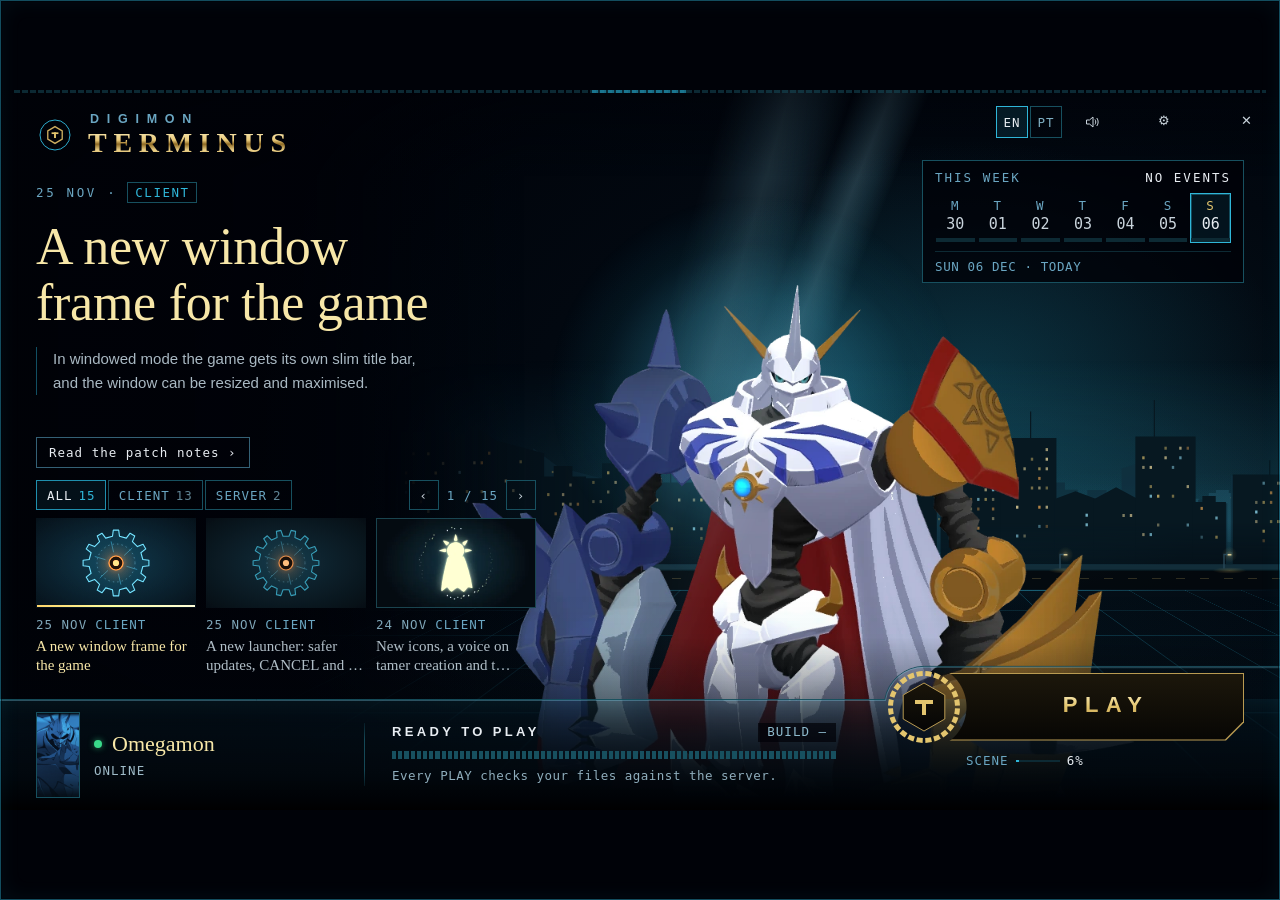
==== commit 740c275f: "manifest + news: update 2026112502" ====
--- a/launcher/index.html
+++ b/launcher/index.html
@@ -4225,7 +4225,7 @@
 var m=/-sk(\d+)/.exec(location.hash);if(m)still(+m[1]);
 })();
 </script><div id="verTag">build 2026-11-11 UX · R178</div>
-<!--TDATA--><script id="tdata" type="application/json">{"news":{"_doc":"Launcher news and patch notes. Edit, then run dev/releases-repo/launcher/build_data.py to inline it into index.html (the offline copy). tag: client | server | event. event: id from events.json; the item disappears when that event has ended. Dates are YYYY-MM-DD.","links":{"discord":"https://discord.gg/xDKyxrGBb"},"items":[{"id":"update-2026112501","date":"2026-11-25","tag":"client","thumb":"img/thumbs/n3.png","title":{"en":"A new launcher: safer updates, CANCEL and a fresh look","pt":"Um launcher novo: atualizações mais seguras, CANCELAR e um visual novo"},"body":{"en":"The launcher updates itself to 0.7.6 the next time you open it: it restarts once by itself. Downloads can now be cancelled, an update cut off by a crash or power loss is put right on the next start, and an error report can be made from the launcher. The news now show crests, and the first start shows a welcome card. The game itself does not change: there is nothing big to download. If the launcher does not come back after you close the game (some antivirus programs hold the old one while it updates), just open it again: it closes the stuck one by itself.","pt":"O launcher atualiza-se sozinho para a 0.7.6 da próxima vez que o abrires: reinicia uma vez por si. Já podes cancelar uma transferência, uma atualização cortada por um erro ou falha de luz é reparada no arranque seguinte, e podes fazer um relatório de erro a partir do launcher. As notícias mostram agora brasões, e o primeiro arranque mostra um cartão de boas-vindas. O jogo não muda: não há nada grande para transferir. Se o launcher não voltar depois de fechares o jogo (alguns antivírus seguram o antigo enquanto se atualiza), abre-o outra vez: ele fecha sozinho o que ficou preso."},"lede":{"en":"Launcher 0.7.6 can cancel a download, recovers an interrupted update and gets a new look.","pt":"O launcher 0.7.6 cancela uma transferência, recupera uma atualização interrompida e muda de visual."}},{"id":"update-2026112402","date":"2026-11-24","tag":"client","thumb":"img/thumbs/update-2026112402.webp","title":{"en":"New icons, a voice on tamer creation and the game's new name","pt":"Novos ícones, uma voz na criação de tamer e o novo nome do jogo"},"body":{"en":"66 Digimon, NPC and tamer icons that were missing now show in the game. On tamer creation, Masaru introduces himself. The game window is now called Digimon Terminus, and your options and saved login carry over on the first start. This update is about 2.5 GB (keep about 7 GB free): let the launcher finish before you press PLAY.","pt":"66 ícones de Digimon, NPC e tamers que faltavam aparecem agora no jogo. Na criação de tamer, o Masaru apresenta-se. A janela do jogo chama-se agora Digimon Terminus, e as tuas opções e o login guardado passam para a nova versão no primeiro arranque. Esta atualização tem cerca de 2,5 GB (guarda cerca de 7 GB livres): deixa o launcher terminar antes de carregar em JOGAR."},"lede":{"en":"66 missing icons now show, Masaru greets new tamers, and the window is named Digimon Terminus.","pt":"66 ícones que faltavam já aparecem, o Masaru recebe os tamers e a janela chama-se Digimon Terminus."}},{"id":"update-2026112401","date":"2026-11-24","tag":"client","thumb":"img/thumbs/update-2026112401.webp","title":{"en":"Skill effects, new login screens and a new loading screen","pt":"Efeitos das técnicas, novos ecrãs de entrada e novo ecrã de carregamento"},"body":{"en":"Skill effects now reach the monster you target, and each skill plays its own animation. New login, tamer select and tamer creation screens, and a new loading screen. Log Out now takes you back to tamer select. The DATS Center and Data Trade rooms open, the Blur Effect option works, and NPCs zoom in when you talk to them. This update is about 2.5 GB (keep about 7 GB free): let the launcher finish before you press PLAY.","pt":"Os efeitos das técnicas chegam agora ao monstro que escolhes, e cada técnica tem a sua própria animação. Novos ecrãs de entrada, de escolha e de criação de tamer, e um novo ecrã de carregamento. Sair da conta leva-te de volta à escolha de tamer. As salas do DATS Center e da Data Trade abrem, a opção Blur Effect funciona e os NPC aparecem em grande quando falas com eles. Esta atualização tem cerca de 2,5 GB (guarda cerca de 7 GB livres): deixa o launcher terminar antes de carregar em JOGAR."},"lede":{"en":"Skill effects now reach your target, with new login, tamer select, creation and loading screens.","pt":"Efeitos das técnicas no alvo e novos ecrãs de entrada, escolha, criação e carregamento."}},{"id":"update-2026112101","date":"2026-11-22","tag":"client","thumb":"img/thumbs/update-2026112101.webp","title":{"en":"Stairs, Move Digimon and map lights","pt":"Escadas, Mover Digimon e luzes dos mapas"},"body":{"en":"Walking with the keys no longer gets stuck on the stairs and ramps we tested, such as the DATS Center ramp. The Move Digimon option now works. More than 50 maps use their own lights, and some missing effects on maps 1800 and 1801 are now drawn. On the server, spirit hatching, ShineGreymon Burst Mode and adding an item to a trade now work. This update is about 2.5 GB (keep about 7 GB free): let the launcher finish before you press PLAY.","pt":"Andar com as teclas já não fica preso nas escadas e rampas que testámos, como a rampa do DATS Center. A opção Mover Digimon já funciona. Mais de 50 mapas usam as suas próprias luzes, e alguns efeitos que faltavam nos mapas 1800 e 1801 já aparecem. No servidor, chocar Digimon espírito, o Burst Mode do ShineGreymon e pôr um objeto numa troca já funcionam. Esta atualização tem cerca de 2,5 GB (guarda cerca de 7 GB livres): deixa o launcher terminar antes de carregar em JOGAR."},"lede":{"en":"Walking with the keys no longer gets stuck on the stairs and ramps we tested, and Move Digimon works.","pt":"Andar com as teclas já não fica preso nas escadas e rampas testadas, e o Mover Digimon já funciona."}},{"id":"update-2026112001","date":"2026-11-20","tag":"client","thumb":"img/thumbs/update-2026112001.webp","title":{"en":"43 new models and dungeon doors","pt":"43 novos modelos e portas das dungeons"},"body":{"en":"43 models that were missing from the game, most of them Digimon, are now in it, among them Gammamon, Aegisdramon and Siriusmon. Digimon now step at their original walking and running pace. A stunned monster stays frozen until the stun ends. On the server, the dungeon exits on maps 1702 to 1706 now start closed. This update is about 4.4 GB (keep about 10 GB free): let the launcher finish before you press PLAY.","pt":"43 modelos que faltavam no jogo, a maioria Digimon, já lá estão, entre eles Gammamon, Aegisdramon e Siriusmon. Os Digimon andam e correm agora ao ritmo original. Um monstro atordoado fica parado até o atordoamento acabar. No servidor, as saídas das dungeons dos mapas 1702 a 1706 começam agora fechadas. Esta atualização tem cerca de 4,4 GB (guarda cerca de 10 GB livres): deixa o launcher terminar antes de carregar em JOGAR."},"lede":{"en":"43 missing models are now in the game, and dungeon exits on maps 1702 to 1706 start closed.","pt":"Chegaram 43 modelos que faltavam, e as saídas das dungeons dos mapas 1702 a 1706 começam fechadas."}},{"id":"update-2026111901","date":"2026-11-19","tag":"client","thumb":"img/thumbs/update-2026111901.webp","title":{"en":"Livelier maps, quest fixes and a safer launcher","pt":"Mapas mais vivos, quests corrigidas e um launcher mais seguro"},"body":{"en":"Many areas now move more like the original: the giant spiders' legs move, doors and portals open and close as they should, and portals take you where they are meant to. Ground, effect and sky textures are refreshed on 31 maps, and smoke, fog and other effects now appear on 28 maps. On the server, quests that would not start or whose item never dropped now work. The launcher explains errors in plain words and never lets an update touch your settings. This update is large (about 4.8 GB; keep about 10 GB free): let the launcher finish before you press PLAY.","pt":"Muitas zonas mexem-se mais como no original: as pernas das aranhas mexem-se, portas e portais abrem e fecham como devem e os portais levam-te ao sítio certo. Texturas do chão, dos efeitos e do céu atualizadas em 31 mapas, e fumo, nevoeiro e outros efeitos surgem em 28 mapas. No servidor, quests que não começavam ou cujo item nunca caía já funcionam. O launcher explica os erros em palavras simples e nunca deixa uma atualização mexer nas tuas definições. Esta atualização é grande (cerca de 4,8 GB; guarda cerca de 10 GB livres): deixa o launcher terminar antes de carregar em JOGAR."},"lede":{"en":"Livelier maps, working doors and portals, quest fixes and clearer launcher errors.","pt":"Mapas mais vivos, portas e portais a funcionar, quests corrigidas e erros mais claros."}},{"id":"update-2026111501","date":"2026-11-15","tag":"client","thumb":"img/thumbs/update-2026111501.webp","title":{"en":"Launcher: background updates","pt":"Launcher: atualizações em segundo plano"},"body":{"en":"New optional setting, Update in the background: OFF (default), ON or AT NIGHT (02:00-07:00 only). With the launcher left in the tray, it downloads game updates by itself and installs them only while the game is closed. Each update is checked with the same signature as PLAY and rolled back if anything fails. Also fixed: the news and patch-notes panels no longer scroll sideways by 1 pixel.","pt":"Nova opção, Atualizar em segundo plano: NÃO (por defeito), SIM ou À NOITE (só das 02:00 às 07:00). Com o launcher na área de notificação, descarrega sozinho as atualizações do jogo e só as instala com o jogo fechado. Cada atualização é verificada com a mesma assinatura do JOGAR e desfeita se alguma coisa falhar. Também corrigido: os painéis das notícias e das notas já não deslizam 1 píxel para o lado."},"lede":{"en":"A new option lets the launcher download game updates by itself and install them while the game is closed.","pt":"Uma nova opção deixa o launcher descarregar atualizações sozinho e instalá-las com o jogo fechado."}},{"id":"update-2026110906","date":"2026-11-12","tag":"client","thumb":"img/thumbs/update-2026110906.webp","title":{"en":"Update 2026110906: Masters Match, DATS cards and data trade","pt":"Update 2026110906: Masters Match, cartas DATS e troca de dados"},"body":{"en":"Hover over a tamer, Digimon, monster, item or NPC to see its details in the bottom-right corner (you can turn it off in Options); more NPCs now show their name. New: the Masters Match window, the DATS card game when enchanting, and data trade at the NPC. Jogress tells you why it cannot happen. Option sliders behave like the original game. Other tamers' absorb effects now have sound. Coming with the next server update: the achievement reward tab, crafting with protection items, and every party member's loot dice roll.","pt":"Passa o rato por cima de um tamer, Digimon, monstro, item ou NPC para veres os detalhes no canto inferior direito (podes desligar nas Opções); mais NPC mostram agora o nome. Novo: a janela do Masters Match, o jogo de cartas DATS ao fazer enchant e a troca de dados no NPC. A jogress diz-te porque não pode acontecer. Os sliders das opções comportam-se como no jogo original. A absorção dos outros tamers passa a ter som. Com a próxima atualização do servidor: o separador de recompensas das conquistas, o craft com itens de proteção e o dado de loot de cada membro da party."},"lede":{"en":"Hover over tamers, Digimon, items and NPCs for details, plus Masters Match and data trade.","pt":"Passa o rato por cima de tamers, Digimon, itens e NPC para ver detalhes, e há Masters Match."}},{"id":"update-2026110905","date":"2026-11-11","tag":"client","thumb":"img/thumbs/c1.webp","title":{"en":"Update 2026110905: buy-back, clearer HUD and new sounds","pt":"Update 2026110905: recompra, HUD mais claro e novos sons"},"body":{"en":"NPC shops now let you buy back the last items you sold. The target window shows attributes and more tooltips, buffs explain themselves, and middle-click resets the camera. Chat colours survive line breaks. Tamers and Digimon now sound when they appear and leave. Guilds need a real Guild Permit, and using an item on cool-down tells you why. The launcher protects your install folder better.","pt":"As lojas dos NPC deixam-te recomprar os últimos itens que vendeste. A janela do alvo mostra atributos e mais tooltips, os buffs explicam-se e o botão do meio do rato repõe a câmara. As cores do chat mantêm-se nas quebras de linha. Tamers e Digimon passam a ter som ao aparecer e ao sair. Criar uma guilda exige uma Licença de Guilda verdadeira, e usar um item em cooldown diz-te porquê. O launcher protege melhor a pasta do jogo."},"lede":{"en":"NPC shops let you buy back your last sold items, and buffs now explain themselves.","pt":"As lojas dos NPC deixam recomprar os últimos itens vendidos, e os buffs explicam-se."}},{"id":"update-2026110904","date":"2026-11-10","tag":"client","thumb":"img/thumbs/c2.webp","title":{"en":"Update 2026110904: guilds, parties and a sturdier launcher","pt":"Update 2026110904: guildas, parties e um launcher mais robusto"},"body":{"en":"Guilds now show new members joining and who is online or offline. Your party is told when a member disconnects. HP/DS absorb effects and auras now appear in game. Personal shops explain why a listing was refused. The launcher retries a failed update check, cleans up old files and can save a crash report for you to send us.","pt":"As guildas mostram agora a entrada de novos membros e quem está online ou offline. A tua party é avisada quando um membro se desliga. Os efeitos de absorção de HP/DS e as auras aparecem no jogo. As lojas pessoais explicam porque é que um item foi recusado. O launcher volta a tentar quando a verificação de update falha, limpa ficheiros antigos e pode guardar um relatório de erro para nos enviares."},"lede":{"en":"Guilds show who joins and who is online, and your party is told when a member disconnects.","pt":"As guildas mostram quem entra e quem está online, e a party sabe quando alguém se desliga."}},{"id":"update-2026110903","date":"2026-11-10","tag":"client","thumb":"img/thumbs/c3.webp","title":{"en":"Update 2026110903: player shops and summon","pt":"Update 2026110903: lojas de jogadores e summon"},"body":{"en":"Personal shops are open: list your items and other tamers can buy them, with the shop name shown above your head. Summon now asks the other player to accept first. New server protections against cheating, and smoother frames on busy maps. The launcher downloads this update for you (about 2.9 GB).","pt":"As lojas pessoais estão abertas: põe os teus itens à venda e outros tamers podem comprá-los, com o nome da loja por cima da tua cabeça. O summon agora pede ao outro jogador que aceite primeiro. Novas proteções no servidor contra batota e imagem mais fluida em mapas cheios. O launcher descarrega este update por ti (cerca de 2,9 GB)."},"lede":{"en":"Personal shops are open, and Summon now asks the other player to accept first.","pt":"As lojas pessoais estão abertas, e o summon pede primeiro que o outro jogador aceite."}},{"id":"unity","date":"2026-11-04","tag":"client","thumb":"img/thumbs/unity.webp","title":{"en":"The Digital World, rebuilt in Unity","pt":"O Mundo Digital, refeito em Unity"},"body":{"en":"Every map, every Digimon and every tamer, redrawn by a new engine. Same world, same friends.","pt":"Todos os mapas, todos os Digimon e todos os tamers, redesenhados por um motor novo. O mesmo mundo, os mesmos amigos."},"lede":{"en":"Every map, every Digimon and every tamer, redrawn by a new engine. Same world, same friends.","pt":"Todos os mapas, Digimon e tamers redesenhados por um motor novo. O mesmo mundo, os mesmos amigos."}},{"id":"loot","date":"2026-10-30","tag":"server","thumb":"img/thumbs/c4.webp","title":{"en":"Loot goes straight to your bag","pt":"O saque vai direto para o inventário"},"body":{"en":"Items and bits from every kill land in your inventory at once. Nothing to pick up from the ground.","pt":"Os itens e os bits de cada mob vão logo para o inventário. Não há nada para apanhar do chão."},"lede":{"en":"Items and bits from every kill land in your inventory at once.","pt":"Os itens e os bits de cada mob vão logo para o inventário."}},{"id":"dungeon","date":"2026-11-05","tag":"server","thumb":"img/thumbs/c5.webp","title":{"en":"Fall in a dungeon, wake beside its NPC","pt":"Cais na masmorra, acordas junto ao NPC"},"body":{"en":"A tamer defeated in a dungeon returns next to the NPC who opened it, not to the start of a map.","pt":"Um tamer derrotado numa masmorra volta para junto do NPC que a abriu, e não para o início de um mapa."},"lede":{"en":"A tamer defeated in a dungeon returns next to the NPC who opened it.","pt":"Um tamer derrotado numa masmorra volta para junto do NPC que a abriu."}}],"notes":[{"id":"update-2026112501","version":"2501","date":"2026-11-25","meta":{"en":"5 CHANGES · GAME UPDATE 2026112501","pt":"5 ALTERAÇÕES · ATUALIZAÇÃO 2026112501"},"groups":[{"title":{"en":"LAUNCHER","pt":"LAUNCHER"},"items":[{"tag":"UPDATES","kind":"fix","text":{"en":"Safer updates: an update cut off half-way is put right on the next start, and a stalled download retries by itself.","pt":"Atualizações mais seguras: uma atualização cortada a meio é reparada no arranque seguinte, e uma transferência parada tenta de novo sozinha."}},{"tag":"CANCEL","kind":"new","text":{"en":"You can now cancel a download with CANCEL.","pt":"Já podes cancelar uma transferência com CANCELAR."}},{"tag":"ERROR REPORT","kind":"new","text":{"en":"Support has an error report button: it gathers the launcher and game logs, with your account details hidden.","pt":"O Suporte tem um botão de relatório de erro: junta os registos do launcher e do jogo, com os dados da tua conta escondidos."}},{"tag":"TRAY","kind":"chg","text":{"en":"The first time the launcher goes to the tray, it tells you where it is and how to close it.","pt":"Na primeira vez que o launcher vai para a área de notificação, diz-te onde está e como o fechar."}},{"tag":"LOOK","kind":"new","text":{"en":"New look: crests on the news, a new server picture, a welcome card on the first start and slightly larger text.","pt":"Visual novo: brasões nas notícias, uma nova imagem do servidor, um cartão de boas-vindas no primeiro arranque e texto um pouco maior."}}]}]},{"id":"update-2026112402","version":"2402","date":"2026-11-24","meta":{"en":"4 CHANGES · GAME UPDATE 2026112402","pt":"4 ALTERAÇÕES · ATUALIZAÇÃO 2026112402"},"groups":[{"title":{"en":"CLIENT","pt":"CLIENTE"},"items":[{"tag":"ICONS","kind":"new","text":{"en":"66 Digimon, NPC and tamer icons that were missing now show: evolution bars and small portraits.","pt":"66 ícones de Digimon, NPC e tamers que faltavam aparecem agora: barras de evolução e retratos pequenos."}},{"tag":"TAMER CREATION","kind":"new","text":{"en":"On tamer creation, Masaru now introduces himself, and the music goes quieter while he speaks.","pt":"Na criação de tamer, o Masaru apresenta-se agora, e a música baixa enquanto ele fala."}},{"tag":"GAME NAME","kind":"chg","text":{"en":"The game window is now called Digimon Terminus. Your options and saved login carry over on the first start.","pt":"A janela do jogo chama-se agora Digimon Terminus. As tuas opções e o login guardado passam para a nova versão no primeiro arranque."}}]},{"title":{"en":"SERVER","pt":"SERVIDOR"},"items":[{"tag":"ATTRIBUTES","kind":"fix","text":{"en":"Already live: when a Digimon's attribute experience reaches its maximum, you now hear the game's sound for it.","pt":"Já ativo: quando a experiência de atributo de um Digimon chega ao máximo, ouves agora o som do jogo para isso."}}]}]},{"id":"update-2026112401","version":"2401","date":"2026-11-24","meta":{"en":"19 CHANGES · GAME UPDATE 2026112401","pt":"19 ALTERAÇÕES · ATUALIZAÇÃO 2026112401"},"groups":[{"title":{"en":"CLIENT","pt":"CLIENTE"},"items":[{"tag":"SKILL EFFECTS","kind":"fix","text":{"en":"Skill effects now fly to and land on the monster you target.","pt":"Os efeitos das técnicas voam agora até ao monstro que escolheste e acertam nele."}},{"tag":"SKILLS 2-5","kind":"fix","text":{"en":"Each skill now plays its own animation and effect. Before, the second skill repeated the first one.","pt":"Cada técnica tem agora a sua própria animação e efeito. Antes, a segunda técnica repetia a primeira."}},{"tag":"COMBAT","kind":"fix","text":{"en":"Damage numbers, Miss and the hit reaction now appear when the blow lands, not before the swing.","pt":"Os números de dano, o Miss e a reação ao golpe aparecem agora quando o golpe acerta, e não antes do ataque."}},{"tag":"MONSTER DEATH","kind":"fix","text":{"en":"A defeated monster now shows its vanishing effect.","pt":"Um monstro derrotado mostra agora o seu efeito de desaparecer."}},{"tag":"OUT OF SIGHT","kind":"fix","text":{"en":"When a target is behind an obstacle, the game now tells you \"Target is out of sight\" instead of doing nothing.","pt":"Quando o alvo está atrás de um obstáculo, o jogo diz-te agora que o alvo está fora de vista, em vez de não fazer nada."}},{"tag":"EVOLUTION","kind":"fix","text":{"en":"Evolutions and partner switches now play their fade, size change and voice.","pt":"As evoluções e as trocas de parceiro mostram agora o desvanecer, a mudança de tamanho e a voz."}},{"tag":"LOGIN SCREENS","kind":"new","text":{"en":"New login, tamer select and tamer creation screens.","pt":"Novos ecrãs de entrada, de escolha de tamer e de criação de tamer."}},{"tag":"LOADING","kind":"new","text":{"en":"New loading screen. Options › Graphic › Reduce Motion makes its animation calmer.","pt":"Novo ecrã de carregamento. Options › Graphic › Reduce Motion torna a animação mais calma."}},{"tag":"LOG OUT","kind":"chg","text":{"en":"Log Out now takes you back to tamer select instead of closing the game.","pt":"Sair da conta leva-te agora de volta à escolha de tamer, em vez de fechar o jogo."}},{"tag":"BLUR","kind":"fix","text":{"en":"The Blur Effect option now adds its glow effect.","pt":"A opção Blur Effect acrescenta agora o seu efeito de brilho."}},{"tag":"DATS CENTER","kind":"new","text":{"en":"The DATS Center and the Data Trade room now open in their own 3D room.","pt":"O DATS Center e a sala da Data Trade abrem agora na sua própria sala em 3D."}},{"tag":"PARTNER DOWN","kind":"chg","text":{"en":"When your partner falls, a box now offers to move you to the village.","pt":"Quando o teu parceiro cai, aparece agora uma caixa que te oferece voltar à vila."}},{"tag":"MASTERS MATCH","kind":"fix","text":{"en":"You can drag an item from the bag into the Masters Match window, and your team icon shows over your head.","pt":"Podes arrastar um objeto do saco para a janela do Masters Match, e o ícone da tua equipa aparece por cima da tua cabeça."}},{"tag":"TARGET","kind":"fix","text":{"en":"The target window drops to 0% when the monster dies and closes when it disappears.","pt":"A janela do alvo desce a 0% quando o monstro morre e fecha quando ele desaparece."}},{"tag":"NPC TALK","kind":"new","text":{"en":"The NPC you talk to now appears zoomed in, and portal NPCs carry a mark above them.","pt":"O NPC com quem falas aparece agora em grande, e os NPC de portal têm uma marca por cima."}},{"tag":"QUESTS","kind":"fix","text":{"en":"The option to hand in a quest now appears at the NPC who receives it.","pt":"A opção de entregar uma missão aparece agora no NPC que a recebe."}}]},{"title":{"en":"SERVER","pt":"SERVIDOR"},"items":[{"tag":"CHANNELS","kind":"chg","text":{"en":"Already live: choosing another channel now gives an answer. For now each map has one channel.","pt":"Já ativo: escolher outro canal dá agora uma resposta. Por agora, cada mapa tem um só canal."}},{"tag":"AREA SKILLS","kind":"fix","text":{"en":"Already live: an area skill now shows the damage on each target it hits.","pt":"Já ativo: uma técnica de área mostra agora o dano em cada alvo que atinge."}},{"tag":"PARTNER BUFFS","kind":"fix","text":{"en":"A tamer skill that boosts your Digimon now shows the boost on it.","pt":"Uma técnica de tamer que reforça o teu Digimon mostra agora o reforço nele."}}]}]}]},"events":{"_doc":"Launcher events. Shown only while start <= now < end, on the player's clock. start/end are ISO 8601 with an offset (Lisbon: +00:00 in winter, +01:00 in summer). kind is free text; short is the 1-3 word label for the week strip. Leave the list empty when nothing runs: the strip then says NO EVENTS. Example entry: {\"id\":\"exp-weekend\",\"kind\":\"exp\",\"short\":{\"en\":\"EXP ×2\",\"pt\":\"EXP ×2\"},\"title\":{\"en\":\"Double EXP all weekend\",\"pt\":\"EXP a dobrar todo o fim de semana\"},\"body\":{\"en\":\"...\",\"pt\":\"...\"},\"start\":\"2026-11-13T18:00:00+00:00\",\"end\":\"2026-11-15T23:59:00+00:00\"}","events":[]}}</script><!--/TDATA-->
+<!--TDATA--><script id="tdata" type="application/json">{"news":{"_doc":"Launcher news and patch notes. Edit, then run dev/releases-repo/launcher/build_data.py to inline it into index.html (the offline copy). tag: client | server | event. event: id from events.json; the item disappears when that event has ended. Dates are YYYY-MM-DD.","links":{"discord":"https://discord.gg/xDKyxrGBb"},"items":[{"id":"update-2026112502","date":"2026-11-25","tag":"client","thumb":"img/thumbs/n5.png","title":{"en":"A new window frame for the game","pt":"Uma moldura nova para a janela do jogo"},"body":{"en":"When you play in a window, the game now has its own frame: a slim dark title bar with its own minimise, maximise and close buttons. You can drag the window by the bar, resize it from its edges, maximise it and snap it to half of the screen. Fullscreen does not change. This update is about 2.5 GB (keep about 7 GB free): let the launcher finish before you press PLAY.","pt":"Quando jogas numa janela, o jogo tem agora a sua própria moldura: uma barra de título fina e escura com botões próprios para minimizar, maximizar e fechar. Podes arrastar a janela pela barra, redimensioná-la pelas bordas, maximizá-la e encostá-la a metade do ecrã. O ecrã inteiro não muda. Esta atualização tem cerca de 2,5 GB (guarda cerca de 7 GB livres): deixa o launcher terminar antes de carregar em JOGAR."},"lede":{"en":"In windowed mode the game gets its own slim title bar, and the window can be resized and maximised.","pt":"Em modo janela, o jogo tem a sua própria barra de título e a janela pode ser redimensionada e maximizada."}},{"id":"update-2026112501","date":"2026-11-25","tag":"client","thumb":"img/thumbs/n3.png","title":{"en":"A new launcher: safer updates, CANCEL and a fresh look","pt":"Um launcher novo: atualizações mais seguras, CANCELAR e um visual novo"},"body":{"en":"The launcher updates itself to 0.7.6 the next time you open it: it restarts once by itself. Downloads can now be cancelled, an update cut off by a crash or power loss is put right on the next start, and an error report can be made from the launcher. The news now show crests, and the first start shows a welcome card. The game itself does not change: there is nothing big to download. If the launcher does not come back after you close the game (some antivirus programs hold the old one while it updates), just open it again: it closes the stuck one by itself.","pt":"O launcher atualiza-se sozinho para a 0.7.6 da próxima vez que o abrires: reinicia uma vez por si. Já podes cancelar uma transferência, uma atualização cortada por um erro ou falha de luz é reparada no arranque seguinte, e podes fazer um relatório de erro a partir do launcher. As notícias mostram agora brasões, e o primeiro arranque mostra um cartão de boas-vindas. O jogo não muda: não há nada grande para transferir. Se o launcher não voltar depois de fechares o jogo (alguns antivírus seguram o antigo enquanto se atualiza), abre-o outra vez: ele fecha sozinho o que ficou preso."},"lede":{"en":"Launcher 0.7.6 can cancel a download, recovers an interrupted update and gets a new look.","pt":"O launcher 0.7.6 cancela uma transferência, recupera uma atualização interrompida e muda de visual."}},{"id":"update-2026112402","date":"2026-11-24","tag":"client","thumb":"img/thumbs/update-2026112402.webp","title":{"en":"New icons, a voice on tamer creation and the game's new name","pt":"Novos ícones, uma voz na criação de tamer e o novo nome do jogo"},"body":{"en":"66 Digimon, NPC and tamer icons that were missing now show in the game. On tamer creation, Masaru introduces himself. The game window is now called Digimon Terminus, and your options and saved login carry over on the first start. This update is about 2.5 GB (keep about 7 GB free): let the launcher finish before you press PLAY.","pt":"66 ícones de Digimon, NPC e tamers que faltavam aparecem agora no jogo. Na criação de tamer, o Masaru apresenta-se. A janela do jogo chama-se agora Digimon Terminus, e as tuas opções e o login guardado passam para a nova versão no primeiro arranque. Esta atualização tem cerca de 2,5 GB (guarda cerca de 7 GB livres): deixa o launcher terminar antes de carregar em JOGAR."},"lede":{"en":"66 missing icons now show, Masaru greets new tamers, and the window is named Digimon Terminus.","pt":"66 ícones que faltavam já aparecem, o Masaru recebe os tamers e a janela chama-se Digimon Terminus."}},{"id":"update-2026112401","date":"2026-11-24","tag":"client","thumb":"img/thumbs/update-2026112401.webp","title":{"en":"Skill effects, new login screens and a new loading screen","pt":"Efeitos das técnicas, novos ecrãs de entrada e novo ecrã de carregamento"},"body":{"en":"Skill effects now reach the monster you target, and each skill plays its own animation. New login, tamer select and tamer creation screens, and a new loading screen. Log Out now takes you back to tamer select. The DATS Center and Data Trade rooms open, the Blur Effect option works, and NPCs zoom in when you talk to them. This update is about 2.5 GB (keep about 7 GB free): let the launcher finish before you press PLAY.","pt":"Os efeitos das técnicas chegam agora ao monstro que escolhes, e cada técnica tem a sua própria animação. Novos ecrãs de entrada, de escolha e de criação de tamer, e um novo ecrã de carregamento. Sair da conta leva-te de volta à escolha de tamer. As salas do DATS Center e da Data Trade abrem, a opção Blur Effect funciona e os NPC aparecem em grande quando falas com eles. Esta atualização tem cerca de 2,5 GB (guarda cerca de 7 GB livres): deixa o launcher terminar antes de carregar em JOGAR."},"lede":{"en":"Skill effects now reach your target, with new login, tamer select, creation and loading screens.","pt":"Efeitos das técnicas no alvo e novos ecrãs de entrada, escolha, criação e carregamento."}},{"id":"update-2026112101","date":"2026-11-22","tag":"client","thumb":"img/thumbs/update-2026112101.webp","title":{"en":"Stairs, Move Digimon and map lights","pt":"Escadas, Mover Digimon e luzes dos mapas"},"body":{"en":"Walking with the keys no longer gets stuck on the stairs and ramps we tested, such as the DATS Center ramp. The Move Digimon option now works. More than 50 maps use their own lights, and some missing effects on maps 1800 and 1801 are now drawn. On the server, spirit hatching, ShineGreymon Burst Mode and adding an item to a trade now work. This update is about 2.5 GB (keep about 7 GB free): let the launcher finish before you press PLAY.","pt":"Andar com as teclas já não fica preso nas escadas e rampas que testámos, como a rampa do DATS Center. A opção Mover Digimon já funciona. Mais de 50 mapas usam as suas próprias luzes, e alguns efeitos que faltavam nos mapas 1800 e 1801 já aparecem. No servidor, chocar Digimon espírito, o Burst Mode do ShineGreymon e pôr um objeto numa troca já funcionam. Esta atualização tem cerca de 2,5 GB (guarda cerca de 7 GB livres): deixa o launcher terminar antes de carregar em JOGAR."},"lede":{"en":"Walking with the keys no longer gets stuck on the stairs and ramps we tested, and Move Digimon works.","pt":"Andar com as teclas já não fica preso nas escadas e rampas testadas, e o Mover Digimon já funciona."}},{"id":"update-2026112001","date":"2026-11-20","tag":"client","thumb":"img/thumbs/update-2026112001.webp","title":{"en":"43 new models and dungeon doors","pt":"43 novos modelos e portas das dungeons"},"body":{"en":"43 models that were missing from the game, most of them Digimon, are now in it, among them Gammamon, Aegisdramon and Siriusmon. Digimon now step at their original walking and running pace. A stunned monster stays frozen until the stun ends. On the server, the dungeon exits on maps 1702 to 1706 now start closed. This update is about 4.4 GB (keep about 10 GB free): let the launcher finish before you press PLAY.","pt":"43 modelos que faltavam no jogo, a maioria Digimon, já lá estão, entre eles Gammamon, Aegisdramon e Siriusmon. Os Digimon andam e correm agora ao ritmo original. Um monstro atordoado fica parado até o atordoamento acabar. No servidor, as saídas das dungeons dos mapas 1702 a 1706 começam agora fechadas. Esta atualização tem cerca de 4,4 GB (guarda cerca de 10 GB livres): deixa o launcher terminar antes de carregar em JOGAR."},"lede":{"en":"43 missing models are now in the game, and dungeon exits on maps 1702 to 1706 start closed.","pt":"Chegaram 43 modelos que faltavam, e as saídas das dungeons dos mapas 1702 a 1706 começam fechadas."}},{"id":"update-2026111901","date":"2026-11-19","tag":"client","thumb":"img/thumbs/update-2026111901.webp","title":{"en":"Livelier maps, quest fixes and a safer launcher","pt":"Mapas mais vivos, quests corrigidas e um launcher mais seguro"},"body":{"en":"Many areas now move more like the original: the giant spiders' legs move, doors and portals open and close as they should, and portals take you where they are meant to. Ground, effect and sky textures are refreshed on 31 maps, and smoke, fog and other effects now appear on 28 maps. On the server, quests that would not start or whose item never dropped now work. The launcher explains errors in plain words and never lets an update touch your settings. This update is large (about 4.8 GB; keep about 10 GB free): let the launcher finish before you press PLAY.","pt":"Muitas zonas mexem-se mais como no original: as pernas das aranhas mexem-se, portas e portais abrem e fecham como devem e os portais levam-te ao sítio certo. Texturas do chão, dos efeitos e do céu atualizadas em 31 mapas, e fumo, nevoeiro e outros efeitos surgem em 28 mapas. No servidor, quests que não começavam ou cujo item nunca caía já funcionam. O launcher explica os erros em palavras simples e nunca deixa uma atualização mexer nas tuas definições. Esta atualização é grande (cerca de 4,8 GB; guarda cerca de 10 GB livres): deixa o launcher terminar antes de carregar em JOGAR."},"lede":{"en":"Livelier maps, working doors and portals, quest fixes and clearer launcher errors.","pt":"Mapas mais vivos, portas e portais a funcionar, quests corrigidas e erros mais claros."}},{"id":"update-2026111501","date":"2026-11-15","tag":"client","thumb":"img/thumbs/update-2026111501.webp","title":{"en":"Launcher: background updates","pt":"Launcher: atualizações em segundo plano"},"body":{"en":"New optional setting, Update in the background: OFF (default), ON or AT NIGHT (02:00-07:00 only). With the launcher left in the tray, it downloads game updates by itself and installs them only while the game is closed. Each update is checked with the same signature as PLAY and rolled back if anything fails. Also fixed: the news and patch-notes panels no longer scroll sideways by 1 pixel.","pt":"Nova opção, Atualizar em segundo plano: NÃO (por defeito), SIM ou À NOITE (só das 02:00 às 07:00). Com o launcher na área de notificação, descarrega sozinho as atualizações do jogo e só as instala com o jogo fechado. Cada atualização é verificada com a mesma assinatura do JOGAR e desfeita se alguma coisa falhar. Também corrigido: os painéis das notícias e das notas já não deslizam 1 píxel para o lado."},"lede":{"en":"A new option lets the launcher download game updates by itself and install them while the game is closed.","pt":"Uma nova opção deixa o launcher descarregar atualizações sozinho e instalá-las com o jogo fechado."}},{"id":"update-2026110906","date":"2026-11-12","tag":"client","thumb":"img/thumbs/update-2026110906.webp","title":{"en":"Update 2026110906: Masters Match, DATS cards and data trade","pt":"Update 2026110906: Masters Match, cartas DATS e troca de dados"},"body":{"en":"Hover over a tamer, Digimon, monster, item or NPC to see its details in the bottom-right corner (you can turn it off in Options); more NPCs now show their name. New: the Masters Match window, the DATS card game when enchanting, and data trade at the NPC. Jogress tells you why it cannot happen. Option sliders behave like the original game. Other tamers' absorb effects now have sound. Coming with the next server update: the achievement reward tab, crafting with protection items, and every party member's loot dice roll.","pt":"Passa o rato por cima de um tamer, Digimon, monstro, item ou NPC para veres os detalhes no canto inferior direito (podes desligar nas Opções); mais NPC mostram agora o nome. Novo: a janela do Masters Match, o jogo de cartas DATS ao fazer enchant e a troca de dados no NPC. A jogress diz-te porque não pode acontecer. Os sliders das opções comportam-se como no jogo original. A absorção dos outros tamers passa a ter som. Com a próxima atualização do servidor: o separador de recompensas das conquistas, o craft com itens de proteção e o dado de loot de cada membro da party."},"lede":{"en":"Hover over tamers, Digimon, items and NPCs for details, plus Masters Match and data trade.","pt":"Passa o rato por cima de tamers, Digimon, itens e NPC para ver detalhes, e há Masters Match."}},{"id":"update-2026110905","date":"2026-11-11","tag":"client","thumb":"img/thumbs/c1.webp","title":{"en":"Update 2026110905: buy-back, clearer HUD and new sounds","pt":"Update 2026110905: recompra, HUD mais claro e novos sons"},"body":{"en":"NPC shops now let you buy back the last items you sold. The target window shows attributes and more tooltips, buffs explain themselves, and middle-click resets the camera. Chat colours survive line breaks. Tamers and Digimon now sound when they appear and leave. Guilds need a real Guild Permit, and using an item on cool-down tells you why. The launcher protects your install folder better.","pt":"As lojas dos NPC deixam-te recomprar os últimos itens que vendeste. A janela do alvo mostra atributos e mais tooltips, os buffs explicam-se e o botão do meio do rato repõe a câmara. As cores do chat mantêm-se nas quebras de linha. Tamers e Digimon passam a ter som ao aparecer e ao sair. Criar uma guilda exige uma Licença de Guilda verdadeira, e usar um item em cooldown diz-te porquê. O launcher protege melhor a pasta do jogo."},"lede":{"en":"NPC shops let you buy back your last sold items, and buffs now explain themselves.","pt":"As lojas dos NPC deixam recomprar os últimos itens vendidos, e os buffs explicam-se."}},{"id":"update-2026110904","date":"2026-11-10","tag":"client","thumb":"img/thumbs/c2.webp","title":{"en":"Update 2026110904: guilds, parties and a sturdier launcher","pt":"Update 2026110904: guildas, parties e um launcher mais robusto"},"body":{"en":"Guilds now show new members joining and who is online or offline. Your party is told when a member disconnects. HP/DS absorb effects and auras now appear in game. Personal shops explain why a listing was refused. The launcher retries a failed update check, cleans up old files and can save a crash report for you to send us.","pt":"As guildas mostram agora a entrada de novos membros e quem está online ou offline. A tua party é avisada quando um membro se desliga. Os efeitos de absorção de HP/DS e as auras aparecem no jogo. As lojas pessoais explicam porque é que um item foi recusado. O launcher volta a tentar quando a verificação de update falha, limpa ficheiros antigos e pode guardar um relatório de erro para nos enviares."},"lede":{"en":"Guilds show who joins and who is online, and your party is told when a member disconnects.","pt":"As guildas mostram quem entra e quem está online, e a party sabe quando alguém se desliga."}},{"id":"update-2026110903","date":"2026-11-10","tag":"client","thumb":"img/thumbs/c3.webp","title":{"en":"Update 2026110903: player shops and summon","pt":"Update 2026110903: lojas de jogadores e summon"},"body":{"en":"Personal shops are open: list your items and other tamers can buy them, with the shop name shown above your head. Summon now asks the other player to accept first. New server protections against cheating, and smoother frames on busy maps. The launcher downloads this update for you (about 2.9 GB).","pt":"As lojas pessoais estão abertas: põe os teus itens à venda e outros tamers podem comprá-los, com o nome da loja por cima da tua cabeça. O summon agora pede ao outro jogador que aceite primeiro. Novas proteções no servidor contra batota e imagem mais fluida em mapas cheios. O launcher descarrega este update por ti (cerca de 2,9 GB)."},"lede":{"en":"Personal shops are open, and Summon now asks the other player to accept first.","pt":"As lojas pessoais estão abertas, e o summon pede primeiro que o outro jogador aceite."}},{"id":"unity","date":"2026-11-04","tag":"client","thumb":"img/thumbs/unity.webp","title":{"en":"The Digital World, rebuilt in Unity","pt":"O Mundo Digital, refeito em Unity"},"body":{"en":"Every map, every Digimon and every tamer, redrawn by a new engine. Same world, same friends.","pt":"Todos os mapas, todos os Digimon e todos os tamers, redesenhados por um motor novo. O mesmo mundo, os mesmos amigos."},"lede":{"en":"Every map, every Digimon and every tamer, redrawn by a new engine. Same world, same friends.","pt":"Todos os mapas, Digimon e tamers redesenhados por um motor novo. O mesmo mundo, os mesmos amigos."}},{"id":"loot","date":"2026-10-30","tag":"server","thumb":"img/thumbs/c4.webp","title":{"en":"Loot goes straight to your bag","pt":"O saque vai direto para o inventário"},"body":{"en":"Items and bits from every kill land in your inventory at once. Nothing to pick up from the ground.","pt":"Os itens e os bits de cada mob vão logo para o inventário. Não há nada para apanhar do chão."},"lede":{"en":"Items and bits from every kill land in your inventory at once.","pt":"Os itens e os bits de cada mob vão logo para o inventário."}},{"id":"dungeon","date":"2026-11-05","tag":"server","thumb":"img/thumbs/c5.webp","title":{"en":"Fall in a dungeon, wake beside its NPC","pt":"Cais na masmorra, acordas junto ao NPC"},"body":{"en":"A tamer defeated in a dungeon returns next to the NPC who opened it, not to the start of a map.","pt":"Um tamer derrotado numa masmorra volta para junto do NPC que a abriu, e não para o início de um mapa."},"lede":{"en":"A tamer defeated in a dungeon returns next to the NPC who opened it.","pt":"Um tamer derrotado numa masmorra volta para junto do NPC que a abriu."}}],"notes":[{"id":"update-2026112502","version":"2502","date":"2026-11-25","meta":{"en":"2 CHANGES · GAME UPDATE 2026112502","pt":"2 ALTERAÇÕES · ATUALIZAÇÃO 2026112502"},"groups":[{"title":{"en":"CLIENT","pt":"CLIENTE"},"items":[{"tag":"WINDOW","kind":"new","text":{"en":"In windowed mode: a new title bar with minimise, maximise and close, in the game's colours.","pt":"Em modo janela: uma barra de título nova com minimizar, maximizar e fechar, nas cores do jogo."}},{"tag":"WINDOW","kind":"new","text":{"en":"The game window can now be resized from its edges, maximised (also by double-clicking the bar) and snapped to half of the screen.","pt":"A janela do jogo pode agora ser redimensionada pelas bordas, maximizada (também com um duplo clique na barra) e encostada a metade do ecrã."}}]}]},{"id":"update-2026112501","version":"2501","date":"2026-11-25","meta":{"en":"5 CHANGES · GAME UPDATE 2026112501","pt":"5 ALTERAÇÕES · ATUALIZAÇÃO 2026112501"},"groups":[{"title":{"en":"LAUNCHER","pt":"LAUNCHER"},"items":[{"tag":"UPDATES","kind":"fix","text":{"en":"Safer updates: an update cut off half-way is put right on the next start, and a stalled download retries by itself.","pt":"Atualizações mais seguras: uma atualização cortada a meio é reparada no arranque seguinte, e uma transferência parada tenta de novo sozinha."}},{"tag":"CANCEL","kind":"new","text":{"en":"You can now cancel a download with CANCEL.","pt":"Já podes cancelar uma transferência com CANCELAR."}},{"tag":"ERROR REPORT","kind":"new","text":{"en":"Support has an error report button: it gathers the launcher and game logs, with your account details hidden.","pt":"O Suporte tem um botão de relatório de erro: junta os registos do launcher e do jogo, com os dados da tua conta escondidos."}},{"tag":"TRAY","kind":"chg","text":{"en":"The first time the launcher goes to the tray, it tells you where it is and how to close it.","pt":"Na primeira vez que o launcher vai para a área de notificação, diz-te onde está e como o fechar."}},{"tag":"LOOK","kind":"new","text":{"en":"New look: crests on the news, a new server picture, a welcome card on the first start and slightly larger text.","pt":"Visual novo: brasões nas notícias, uma nova imagem do servidor, um cartão de boas-vindas no primeiro arranque e texto um pouco maior."}}]}]},{"id":"update-2026112402","version":"2402","date":"2026-11-24","meta":{"en":"4 CHANGES · GAME UPDATE 2026112402","pt":"4 ALTERAÇÕES · ATUALIZAÇÃO 2026112402"},"groups":[{"title":{"en":"CLIENT","pt":"CLIENTE"},"items":[{"tag":"ICONS","kind":"new","text":{"en":"66 Digimon, NPC and tamer icons that were missing now show: evolution bars and small portraits.","pt":"66 ícones de Digimon, NPC e tamers que faltavam aparecem agora: barras de evolução e retratos pequenos."}},{"tag":"TAMER CREATION","kind":"new","text":{"en":"On tamer creation, Masaru now introduces himself, and the music goes quieter while he speaks.","pt":"Na criação de tamer, o Masaru apresenta-se agora, e a música baixa enquanto ele fala."}},{"tag":"GAME NAME","kind":"chg","text":{"en":"The game window is now called Digimon Terminus. Your options and saved login carry over on the first start.","pt":"A janela do jogo chama-se agora Digimon Terminus. As tuas opções e o login guardado passam para a nova versão no primeiro arranque."}}]},{"title":{"en":"SERVER","pt":"SERVIDOR"},"items":[{"tag":"ATTRIBUTES","kind":"fix","text":{"en":"Already live: when a Digimon's attribute experience reaches its maximum, you now hear the game's sound for it.","pt":"Já ativo: quando a experiência de atributo de um Digimon chega ao máximo, ouves agora o som do jogo para isso."}}]}]}]},"events":{"_doc":"Launcher events. Shown only while start <= now < end, on the player's clock. start/end are ISO 8601 with an offset (Lisbon: +00:00 in winter, +01:00 in summer). kind is free text; short is the 1-3 word label for the week strip. Leave the list empty when nothing runs: the strip then says NO EVENTS. Example entry: {\"id\":\"exp-weekend\",\"kind\":\"exp\",\"short\":{\"en\":\"EXP ×2\",\"pt\":\"EXP ×2\"},\"title\":{\"en\":\"Double EXP all weekend\",\"pt\":\"EXP a dobrar todo o fim de semana\"},\"body\":{\"en\":\"...\",\"pt\":\"...\"},\"start\":\"2026-11-13T18:00:00+00:00\",\"end\":\"2026-11-15T23:59:00+00:00\"}","events":[]}}</script><!--/TDATA-->
 <script src="prod.js?v=14da02d2"></script>
 </body>
 </html>
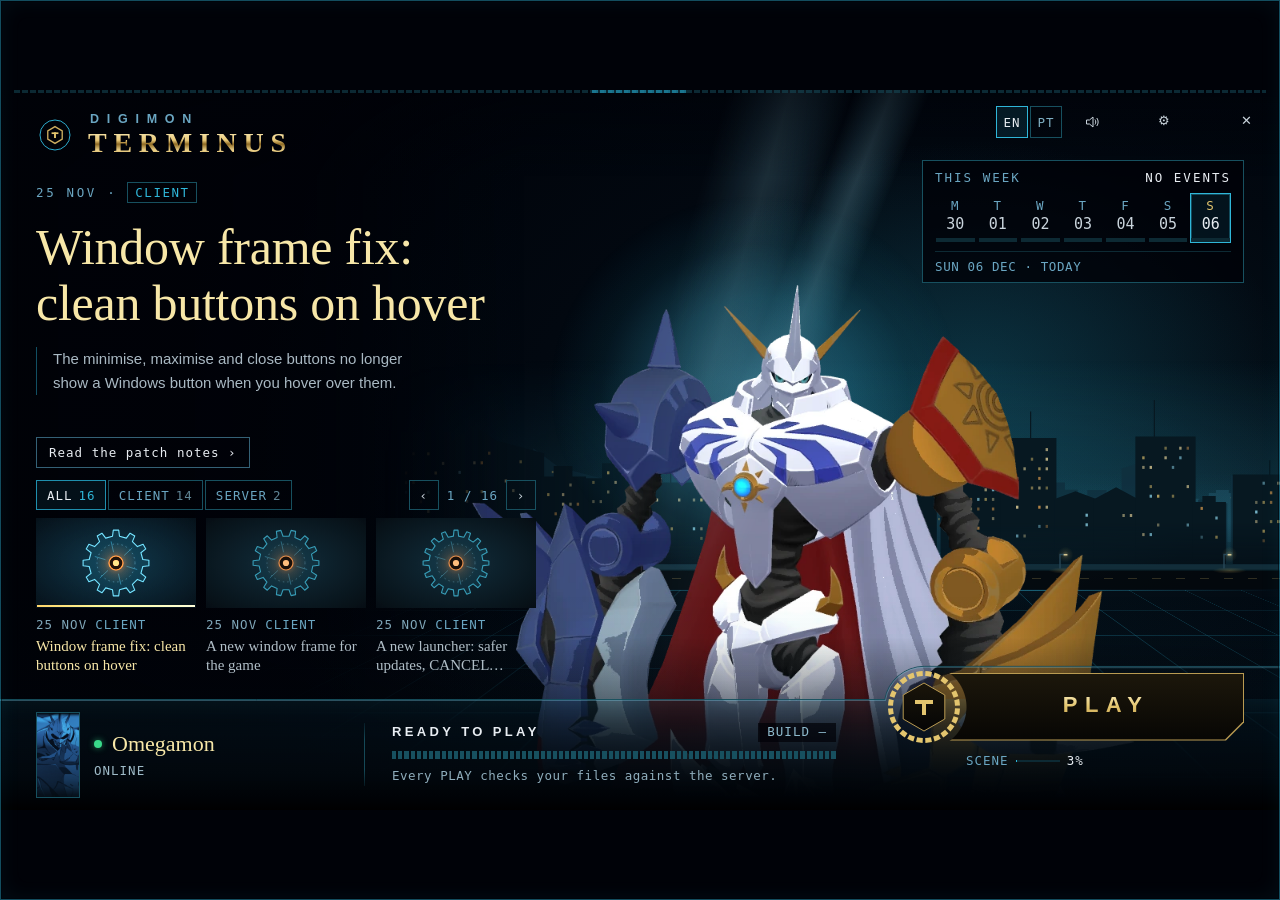
==== commit d098d6c0: "manifest + news: update 2026112503" ====
--- a/launcher/index.html
+++ b/launcher/index.html
@@ -4225,7 +4225,7 @@
 var m=/-sk(\d+)/.exec(location.hash);if(m)still(+m[1]);
 })();
 </script><div id="verTag">build 2026-11-11 UX · R178</div>
-<!--TDATA--><script id="tdata" type="application/json">{"news":{"_doc":"Launcher news and patch notes. Edit, then run dev/releases-repo/launcher/build_data.py to inline it into index.html (the offline copy). tag: client | server | event. event: id from events.json; the item disappears when that event has ended. Dates are YYYY-MM-DD.","links":{"discord":"https://discord.gg/xDKyxrGBb"},"items":[{"id":"update-2026112502","date":"2026-11-25","tag":"client","thumb":"img/thumbs/n5.png","title":{"en":"A new window frame for the game","pt":"Uma moldura nova para a janela do jogo"},"body":{"en":"When you play in a window, the game now has its own frame: a slim dark title bar with its own minimise, maximise and close buttons. You can drag the window by the bar, resize it from its edges, maximise it and snap it to half of the screen. Fullscreen does not change. This update is about 2.5 GB (keep about 7 GB free): let the launcher finish before you press PLAY.","pt":"Quando jogas numa janela, o jogo tem agora a sua própria moldura: uma barra de título fina e escura com botões próprios para minimizar, maximizar e fechar. Podes arrastar a janela pela barra, redimensioná-la pelas bordas, maximizá-la e encostá-la a metade do ecrã. O ecrã inteiro não muda. Esta atualização tem cerca de 2,5 GB (guarda cerca de 7 GB livres): deixa o launcher terminar antes de carregar em JOGAR."},"lede":{"en":"In windowed mode the game gets its own slim title bar, and the window can be resized and maximised.","pt":"Em modo janela, o jogo tem a sua própria barra de título e a janela pode ser redimensionada e maximizada."}},{"id":"update-2026112501","date":"2026-11-25","tag":"client","thumb":"img/thumbs/n3.png","title":{"en":"A new launcher: safer updates, CANCEL and a fresh look","pt":"Um launcher novo: atualizações mais seguras, CANCELAR e um visual novo"},"body":{"en":"The launcher updates itself to 0.7.6 the next time you open it: it restarts once by itself. Downloads can now be cancelled, an update cut off by a crash or power loss is put right on the next start, and an error report can be made from the launcher. The news now show crests, and the first start shows a welcome card. The game itself does not change: there is nothing big to download. If the launcher does not come back after you close the game (some antivirus programs hold the old one while it updates), just open it again: it closes the stuck one by itself.","pt":"O launcher atualiza-se sozinho para a 0.7.6 da próxima vez que o abrires: reinicia uma vez por si. Já podes cancelar uma transferência, uma atualização cortada por um erro ou falha de luz é reparada no arranque seguinte, e podes fazer um relatório de erro a partir do launcher. As notícias mostram agora brasões, e o primeiro arranque mostra um cartão de boas-vindas. O jogo não muda: não há nada grande para transferir. Se o launcher não voltar depois de fechares o jogo (alguns antivírus seguram o antigo enquanto se atualiza), abre-o outra vez: ele fecha sozinho o que ficou preso."},"lede":{"en":"Launcher 0.7.6 can cancel a download, recovers an interrupted update and gets a new look.","pt":"O launcher 0.7.6 cancela uma transferência, recupera uma atualização interrompida e muda de visual."}},{"id":"update-2026112402","date":"2026-11-24","tag":"client","thumb":"img/thumbs/update-2026112402.webp","title":{"en":"New icons, a voice on tamer creation and the game's new name","pt":"Novos ícones, uma voz na criação de tamer e o novo nome do jogo"},"body":{"en":"66 Digimon, NPC and tamer icons that were missing now show in the game. On tamer creation, Masaru introduces himself. The game window is now called Digimon Terminus, and your options and saved login carry over on the first start. This update is about 2.5 GB (keep about 7 GB free): let the launcher finish before you press PLAY.","pt":"66 ícones de Digimon, NPC e tamers que faltavam aparecem agora no jogo. Na criação de tamer, o Masaru apresenta-se. A janela do jogo chama-se agora Digimon Terminus, e as tuas opções e o login guardado passam para a nova versão no primeiro arranque. Esta atualização tem cerca de 2,5 GB (guarda cerca de 7 GB livres): deixa o launcher terminar antes de carregar em JOGAR."},"lede":{"en":"66 missing icons now show, Masaru greets new tamers, and the window is named Digimon Terminus.","pt":"66 ícones que faltavam já aparecem, o Masaru recebe os tamers e a janela chama-se Digimon Terminus."}},{"id":"update-2026112401","date":"2026-11-24","tag":"client","thumb":"img/thumbs/update-2026112401.webp","title":{"en":"Skill effects, new login screens and a new loading screen","pt":"Efeitos das técnicas, novos ecrãs de entrada e novo ecrã de carregamento"},"body":{"en":"Skill effects now reach the monster you target, and each skill plays its own animation. New login, tamer select and tamer creation screens, and a new loading screen. Log Out now takes you back to tamer select. The DATS Center and Data Trade rooms open, the Blur Effect option works, and NPCs zoom in when you talk to them. This update is about 2.5 GB (keep about 7 GB free): let the launcher finish before you press PLAY.","pt":"Os efeitos das técnicas chegam agora ao monstro que escolhes, e cada técnica tem a sua própria animação. Novos ecrãs de entrada, de escolha e de criação de tamer, e um novo ecrã de carregamento. Sair da conta leva-te de volta à escolha de tamer. As salas do DATS Center e da Data Trade abrem, a opção Blur Effect funciona e os NPC aparecem em grande quando falas com eles. Esta atualização tem cerca de 2,5 GB (guarda cerca de 7 GB livres): deixa o launcher terminar antes de carregar em JOGAR."},"lede":{"en":"Skill effects now reach your target, with new login, tamer select, creation and loading screens.","pt":"Efeitos das técnicas no alvo e novos ecrãs de entrada, escolha, criação e carregamento."}},{"id":"update-2026112101","date":"2026-11-22","tag":"client","thumb":"img/thumbs/update-2026112101.webp","title":{"en":"Stairs, Move Digimon and map lights","pt":"Escadas, Mover Digimon e luzes dos mapas"},"body":{"en":"Walking with the keys no longer gets stuck on the stairs and ramps we tested, such as the DATS Center ramp. The Move Digimon option now works. More than 50 maps use their own lights, and some missing effects on maps 1800 and 1801 are now drawn. On the server, spirit hatching, ShineGreymon Burst Mode and adding an item to a trade now work. This update is about 2.5 GB (keep about 7 GB free): let the launcher finish before you press PLAY.","pt":"Andar com as teclas já não fica preso nas escadas e rampas que testámos, como a rampa do DATS Center. A opção Mover Digimon já funciona. Mais de 50 mapas usam as suas próprias luzes, e alguns efeitos que faltavam nos mapas 1800 e 1801 já aparecem. No servidor, chocar Digimon espírito, o Burst Mode do ShineGreymon e pôr um objeto numa troca já funcionam. Esta atualização tem cerca de 2,5 GB (guarda cerca de 7 GB livres): deixa o launcher terminar antes de carregar em JOGAR."},"lede":{"en":"Walking with the keys no longer gets stuck on the stairs and ramps we tested, and Move Digimon works.","pt":"Andar com as teclas já não fica preso nas escadas e rampas testadas, e o Mover Digimon já funciona."}},{"id":"update-2026112001","date":"2026-11-20","tag":"client","thumb":"img/thumbs/update-2026112001.webp","title":{"en":"43 new models and dungeon doors","pt":"43 novos modelos e portas das dungeons"},"body":{"en":"43 models that were missing from the game, most of them Digimon, are now in it, among them Gammamon, Aegisdramon and Siriusmon. Digimon now step at their original walking and running pace. A stunned monster stays frozen until the stun ends. On the server, the dungeon exits on maps 1702 to 1706 now start closed. This update is about 4.4 GB (keep about 10 GB free): let the launcher finish before you press PLAY.","pt":"43 modelos que faltavam no jogo, a maioria Digimon, já lá estão, entre eles Gammamon, Aegisdramon e Siriusmon. Os Digimon andam e correm agora ao ritmo original. Um monstro atordoado fica parado até o atordoamento acabar. No servidor, as saídas das dungeons dos mapas 1702 a 1706 começam agora fechadas. Esta atualização tem cerca de 4,4 GB (guarda cerca de 10 GB livres): deixa o launcher terminar antes de carregar em JOGAR."},"lede":{"en":"43 missing models are now in the game, and dungeon exits on maps 1702 to 1706 start closed.","pt":"Chegaram 43 modelos que faltavam, e as saídas das dungeons dos mapas 1702 a 1706 começam fechadas."}},{"id":"update-2026111901","date":"2026-11-19","tag":"client","thumb":"img/thumbs/update-2026111901.webp","title":{"en":"Livelier maps, quest fixes and a safer launcher","pt":"Mapas mais vivos, quests corrigidas e um launcher mais seguro"},"body":{"en":"Many areas now move more like the original: the giant spiders' legs move, doors and portals open and close as they should, and portals take you where they are meant to. Ground, effect and sky textures are refreshed on 31 maps, and smoke, fog and other effects now appear on 28 maps. On the server, quests that would not start or whose item never dropped now work. The launcher explains errors in plain words and never lets an update touch your settings. This update is large (about 4.8 GB; keep about 10 GB free): let the launcher finish before you press PLAY.","pt":"Muitas zonas mexem-se mais como no original: as pernas das aranhas mexem-se, portas e portais abrem e fecham como devem e os portais levam-te ao sítio certo. Texturas do chão, dos efeitos e do céu atualizadas em 31 mapas, e fumo, nevoeiro e outros efeitos surgem em 28 mapas. No servidor, quests que não começavam ou cujo item nunca caía já funcionam. O launcher explica os erros em palavras simples e nunca deixa uma atualização mexer nas tuas definições. Esta atualização é grande (cerca de 4,8 GB; guarda cerca de 10 GB livres): deixa o launcher terminar antes de carregar em JOGAR."},"lede":{"en":"Livelier maps, working doors and portals, quest fixes and clearer launcher errors.","pt":"Mapas mais vivos, portas e portais a funcionar, quests corrigidas e erros mais claros."}},{"id":"update-2026111501","date":"2026-11-15","tag":"client","thumb":"img/thumbs/update-2026111501.webp","title":{"en":"Launcher: background updates","pt":"Launcher: atualizações em segundo plano"},"body":{"en":"New optional setting, Update in the background: OFF (default), ON or AT NIGHT (02:00-07:00 only). With the launcher left in the tray, it downloads game updates by itself and installs them only while the game is closed. Each update is checked with the same signature as PLAY and rolled back if anything fails. Also fixed: the news and patch-notes panels no longer scroll sideways by 1 pixel.","pt":"Nova opção, Atualizar em segundo plano: NÃO (por defeito), SIM ou À NOITE (só das 02:00 às 07:00). Com o launcher na área de notificação, descarrega sozinho as atualizações do jogo e só as instala com o jogo fechado. Cada atualização é verificada com a mesma assinatura do JOGAR e desfeita se alguma coisa falhar. Também corrigido: os painéis das notícias e das notas já não deslizam 1 píxel para o lado."},"lede":{"en":"A new option lets the launcher download game updates by itself and install them while the game is closed.","pt":"Uma nova opção deixa o launcher descarregar atualizações sozinho e instalá-las com o jogo fechado."}},{"id":"update-2026110906","date":"2026-11-12","tag":"client","thumb":"img/thumbs/update-2026110906.webp","title":{"en":"Update 2026110906: Masters Match, DATS cards and data trade","pt":"Update 2026110906: Masters Match, cartas DATS e troca de dados"},"body":{"en":"Hover over a tamer, Digimon, monster, item or NPC to see its details in the bottom-right corner (you can turn it off in Options); more NPCs now show their name. New: the Masters Match window, the DATS card game when enchanting, and data trade at the NPC. Jogress tells you why it cannot happen. Option sliders behave like the original game. Other tamers' absorb effects now have sound. Coming with the next server update: the achievement reward tab, crafting with protection items, and every party member's loot dice roll.","pt":"Passa o rato por cima de um tamer, Digimon, monstro, item ou NPC para veres os detalhes no canto inferior direito (podes desligar nas Opções); mais NPC mostram agora o nome. Novo: a janela do Masters Match, o jogo de cartas DATS ao fazer enchant e a troca de dados no NPC. A jogress diz-te porque não pode acontecer. Os sliders das opções comportam-se como no jogo original. A absorção dos outros tamers passa a ter som. Com a próxima atualização do servidor: o separador de recompensas das conquistas, o craft com itens de proteção e o dado de loot de cada membro da party."},"lede":{"en":"Hover over tamers, Digimon, items and NPCs for details, plus Masters Match and data trade.","pt":"Passa o rato por cima de tamers, Digimon, itens e NPC para ver detalhes, e há Masters Match."}},{"id":"update-2026110905","date":"2026-11-11","tag":"client","thumb":"img/thumbs/c1.webp","title":{"en":"Update 2026110905: buy-back, clearer HUD and new sounds","pt":"Update 2026110905: recompra, HUD mais claro e novos sons"},"body":{"en":"NPC shops now let you buy back the last items you sold. The target window shows attributes and more tooltips, buffs explain themselves, and middle-click resets the camera. Chat colours survive line breaks. Tamers and Digimon now sound when they appear and leave. Guilds need a real Guild Permit, and using an item on cool-down tells you why. The launcher protects your install folder better.","pt":"As lojas dos NPC deixam-te recomprar os últimos itens que vendeste. A janela do alvo mostra atributos e mais tooltips, os buffs explicam-se e o botão do meio do rato repõe a câmara. As cores do chat mantêm-se nas quebras de linha. Tamers e Digimon passam a ter som ao aparecer e ao sair. Criar uma guilda exige uma Licença de Guilda verdadeira, e usar um item em cooldown diz-te porquê. O launcher protege melhor a pasta do jogo."},"lede":{"en":"NPC shops let you buy back your last sold items, and buffs now explain themselves.","pt":"As lojas dos NPC deixam recomprar os últimos itens vendidos, e os buffs explicam-se."}},{"id":"update-2026110904","date":"2026-11-10","tag":"client","thumb":"img/thumbs/c2.webp","title":{"en":"Update 2026110904: guilds, parties and a sturdier launcher","pt":"Update 2026110904: guildas, parties e um launcher mais robusto"},"body":{"en":"Guilds now show new members joining and who is online or offline. Your party is told when a member disconnects. HP/DS absorb effects and auras now appear in game. Personal shops explain why a listing was refused. The launcher retries a failed update check, cleans up old files and can save a crash report for you to send us.","pt":"As guildas mostram agora a entrada de novos membros e quem está online ou offline. A tua party é avisada quando um membro se desliga. Os efeitos de absorção de HP/DS e as auras aparecem no jogo. As lojas pessoais explicam porque é que um item foi recusado. O launcher volta a tentar quando a verificação de update falha, limpa ficheiros antigos e pode guardar um relatório de erro para nos enviares."},"lede":{"en":"Guilds show who joins and who is online, and your party is told when a member disconnects.","pt":"As guildas mostram quem entra e quem está online, e a party sabe quando alguém se desliga."}},{"id":"update-2026110903","date":"2026-11-10","tag":"client","thumb":"img/thumbs/c3.webp","title":{"en":"Update 2026110903: player shops and summon","pt":"Update 2026110903: lojas de jogadores e summon"},"body":{"en":"Personal shops are open: list your items and other tamers can buy them, with the shop name shown above your head. Summon now asks the other player to accept first. New server protections against cheating, and smoother frames on busy maps. The launcher downloads this update for you (about 2.9 GB).","pt":"As lojas pessoais estão abertas: põe os teus itens à venda e outros tamers podem comprá-los, com o nome da loja por cima da tua cabeça. O summon agora pede ao outro jogador que aceite primeiro. Novas proteções no servidor contra batota e imagem mais fluida em mapas cheios. O launcher descarrega este update por ti (cerca de 2,9 GB)."},"lede":{"en":"Personal shops are open, and Summon now asks the other player to accept first.","pt":"As lojas pessoais estão abertas, e o summon pede primeiro que o outro jogador aceite."}},{"id":"unity","date":"2026-11-04","tag":"client","thumb":"img/thumbs/unity.webp","title":{"en":"The Digital World, rebuilt in Unity","pt":"O Mundo Digital, refeito em Unity"},"body":{"en":"Every map, every Digimon and every tamer, redrawn by a new engine. Same world, same friends.","pt":"Todos os mapas, todos os Digimon e todos os tamers, redesenhados por um motor novo. O mesmo mundo, os mesmos amigos."},"lede":{"en":"Every map, every Digimon and every tamer, redrawn by a new engine. Same world, same friends.","pt":"Todos os mapas, Digimon e tamers redesenhados por um motor novo. O mesmo mundo, os mesmos amigos."}},{"id":"loot","date":"2026-10-30","tag":"server","thumb":"img/thumbs/c4.webp","title":{"en":"Loot goes straight to your bag","pt":"O saque vai direto para o inventário"},"body":{"en":"Items and bits from every kill land in your inventory at once. Nothing to pick up from the ground.","pt":"Os itens e os bits de cada mob vão logo para o inventário. Não há nada para apanhar do chão."},"lede":{"en":"Items and bits from every kill land in your inventory at once.","pt":"Os itens e os bits de cada mob vão logo para o inventário."}},{"id":"dungeon","date":"2026-11-05","tag":"server","thumb":"img/thumbs/c5.webp","title":{"en":"Fall in a dungeon, wake beside its NPC","pt":"Cais na masmorra, acordas junto ao NPC"},"body":{"en":"A tamer defeated in a dungeon returns next to the NPC who opened it, not to the start of a map.","pt":"Um tamer derrotado numa masmorra volta para junto do NPC que a abriu, e não para o início de um mapa."},"lede":{"en":"A tamer defeated in a dungeon returns next to the NPC who opened it.","pt":"Um tamer derrotado numa masmorra volta para junto do NPC que a abriu."}}],"notes":[{"id":"update-2026112502","version":"2502","date":"2026-11-25","meta":{"en":"2 CHANGES · GAME UPDATE 2026112502","pt":"2 ALTERAÇÕES · ATUALIZAÇÃO 2026112502"},"groups":[{"title":{"en":"CLIENT","pt":"CLIENTE"},"items":[{"tag":"WINDOW","kind":"new","text":{"en":"In windowed mode: a new title bar with minimise, maximise and close, in the game's colours.","pt":"Em modo janela: uma barra de título nova com minimizar, maximizar e fechar, nas cores do jogo."}},{"tag":"WINDOW","kind":"new","text":{"en":"The game window can now be resized from its edges, maximised (also by double-clicking the bar) and snapped to half of the screen.","pt":"A janela do jogo pode agora ser redimensionada pelas bordas, maximizada (também com um duplo clique na barra) e encostada a metade do ecrã."}}]}]},{"id":"update-2026112501","version":"2501","date":"2026-11-25","meta":{"en":"5 CHANGES · GAME UPDATE 2026112501","pt":"5 ALTERAÇÕES · ATUALIZAÇÃO 2026112501"},"groups":[{"title":{"en":"LAUNCHER","pt":"LAUNCHER"},"items":[{"tag":"UPDATES","kind":"fix","text":{"en":"Safer updates: an update cut off half-way is put right on the next start, and a stalled download retries by itself.","pt":"Atualizações mais seguras: uma atualização cortada a meio é reparada no arranque seguinte, e uma transferência parada tenta de novo sozinha."}},{"tag":"CANCEL","kind":"new","text":{"en":"You can now cancel a download with CANCEL.","pt":"Já podes cancelar uma transferência com CANCELAR."}},{"tag":"ERROR REPORT","kind":"new","text":{"en":"Support has an error report button: it gathers the launcher and game logs, with your account details hidden.","pt":"O Suporte tem um botão de relatório de erro: junta os registos do launcher e do jogo, com os dados da tua conta escondidos."}},{"tag":"TRAY","kind":"chg","text":{"en":"The first time the launcher goes to the tray, it tells you where it is and how to close it.","pt":"Na primeira vez que o launcher vai para a área de notificação, diz-te onde está e como o fechar."}},{"tag":"LOOK","kind":"new","text":{"en":"New look: crests on the news, a new server picture, a welcome card on the first start and slightly larger text.","pt":"Visual novo: brasões nas notícias, uma nova imagem do servidor, um cartão de boas-vindas no primeiro arranque e texto um pouco maior."}}]}]},{"id":"update-2026112402","version":"2402","date":"2026-11-24","meta":{"en":"4 CHANGES · GAME UPDATE 2026112402","pt":"4 ALTERAÇÕES · ATUALIZAÇÃO 2026112402"},"groups":[{"title":{"en":"CLIENT","pt":"CLIENTE"},"items":[{"tag":"ICONS","kind":"new","text":{"en":"66 Digimon, NPC and tamer icons that were missing now show: evolution bars and small portraits.","pt":"66 ícones de Digimon, NPC e tamers que faltavam aparecem agora: barras de evolução e retratos pequenos."}},{"tag":"TAMER CREATION","kind":"new","text":{"en":"On tamer creation, Masaru now introduces himself, and the music goes quieter while he speaks.","pt":"Na criação de tamer, o Masaru apresenta-se agora, e a música baixa enquanto ele fala."}},{"tag":"GAME NAME","kind":"chg","text":{"en":"The game window is now called Digimon Terminus. Your options and saved login carry over on the first start.","pt":"A janela do jogo chama-se agora Digimon Terminus. As tuas opções e o login guardado passam para a nova versão no primeiro arranque."}}]},{"title":{"en":"SERVER","pt":"SERVIDOR"},"items":[{"tag":"ATTRIBUTES","kind":"fix","text":{"en":"Already live: when a Digimon's attribute experience reaches its maximum, you now hear the game's sound for it.","pt":"Já ativo: quando a experiência de atributo de um Digimon chega ao máximo, ouves agora o som do jogo para isso."}}]}]}]},"events":{"_doc":"Launcher events. Shown only while start <= now < end, on the player's clock. start/end are ISO 8601 with an offset (Lisbon: +00:00 in winter, +01:00 in summer). kind is free text; short is the 1-3 word label for the week strip. Leave the list empty when nothing runs: the strip then says NO EVENTS. Example entry: {\"id\":\"exp-weekend\",\"kind\":\"exp\",\"short\":{\"en\":\"EXP ×2\",\"pt\":\"EXP ×2\"},\"title\":{\"en\":\"Double EXP all weekend\",\"pt\":\"EXP a dobrar todo o fim de semana\"},\"body\":{\"en\":\"...\",\"pt\":\"...\"},\"start\":\"2026-11-13T18:00:00+00:00\",\"end\":\"2026-11-15T23:59:00+00:00\"}","events":[]}}</script><!--/TDATA-->
+<!--TDATA--><script id="tdata" type="application/json">{"news":{"_doc":"Launcher news and patch notes. Edit, then run dev/releases-repo/launcher/build_data.py to inline it into index.html (the offline copy). tag: client | server | event. event: id from events.json; the item disappears when that event has ended. Dates are YYYY-MM-DD.","links":{"discord":"https://discord.gg/xDKyxrGBb"},"items":[{"id":"update-2026112503","date":"2026-11-25","tag":"client","thumb":"img/thumbs/n5.png","title":{"en":"Window frame fix: clean buttons on hover","pt":"Correção da moldura: botões limpos ao passar o rato"},"body":{"en":"In windowed mode, moving the mouse over the minimise, maximise or close button of the new window frame could show a plain Windows button on top of it, most often after a click on the window's edge. That no longer happens. This update is small (about 5 MB).","pt":"Em modo janela, passar o rato sobre o botão de minimizar, maximizar ou fechar da nova moldura podia mostrar por cima um botão normal do Windows, sobretudo depois de um clique na borda da janela. Isso já não acontece. Esta atualização é pequena (cerca de 5 MB)."},"lede":{"en":"The minimise, maximise and close buttons no longer show a Windows button when you hover over them.","pt":"Os botões de minimizar, maximizar e fechar já não mostram um botão do Windows quando passas o rato."}},{"id":"update-2026112502","date":"2026-11-25","tag":"client","thumb":"img/thumbs/n5.png","title":{"en":"A new window frame for the game","pt":"Uma moldura nova para a janela do jogo"},"body":{"en":"When you play in a window, the game now has its own frame: a slim dark title bar with its own minimise, maximise and close buttons. You can drag the window by the bar, resize it from its edges, maximise it and snap it to half of the screen. Fullscreen does not change. This update is about 2.5 GB (keep about 7 GB free): let the launcher finish before you press PLAY.","pt":"Quando jogas numa janela, o jogo tem agora a sua própria moldura: uma barra de título fina e escura com botões próprios para minimizar, maximizar e fechar. Podes arrastar a janela pela barra, redimensioná-la pelas bordas, maximizá-la e encostá-la a metade do ecrã. O ecrã inteiro não muda. Esta atualização tem cerca de 2,5 GB (guarda cerca de 7 GB livres): deixa o launcher terminar antes de carregar em JOGAR."},"lede":{"en":"In windowed mode the game gets its own slim title bar, and the window can be resized and maximised.","pt":"Em modo janela, o jogo tem a sua própria barra de título e a janela pode ser redimensionada e maximizada."}},{"id":"update-2026112501","date":"2026-11-25","tag":"client","thumb":"img/thumbs/n3.png","title":{"en":"A new launcher: safer updates, CANCEL and a fresh look","pt":"Um launcher novo: atualizações mais seguras, CANCELAR e um visual novo"},"body":{"en":"The launcher updates itself to 0.7.6 the next time you open it: it restarts once by itself. Downloads can now be cancelled, an update cut off by a crash or power loss is put right on the next start, and an error report can be made from the launcher. The news now show crests, and the first start shows a welcome card. The game itself does not change: there is nothing big to download. If the launcher does not come back after you close the game (some antivirus programs hold the old one while it updates), just open it again: it closes the stuck one by itself.","pt":"O launcher atualiza-se sozinho para a 0.7.6 da próxima vez que o abrires: reinicia uma vez por si. Já podes cancelar uma transferência, uma atualização cortada por um erro ou falha de luz é reparada no arranque seguinte, e podes fazer um relatório de erro a partir do launcher. As notícias mostram agora brasões, e o primeiro arranque mostra um cartão de boas-vindas. O jogo não muda: não há nada grande para transferir. Se o launcher não voltar depois de fechares o jogo (alguns antivírus seguram o antigo enquanto se atualiza), abre-o outra vez: ele fecha sozinho o que ficou preso."},"lede":{"en":"Launcher 0.7.6 can cancel a download, recovers an interrupted update and gets a new look.","pt":"O launcher 0.7.6 cancela uma transferência, recupera uma atualização interrompida e muda de visual."}},{"id":"update-2026112402","date":"2026-11-24","tag":"client","thumb":"img/thumbs/update-2026112402.webp","title":{"en":"New icons, a voice on tamer creation and the game's new name","pt":"Novos ícones, uma voz na criação de tamer e o novo nome do jogo"},"body":{"en":"66 Digimon, NPC and tamer icons that were missing now show in the game. On tamer creation, Masaru introduces himself. The game window is now called Digimon Terminus, and your options and saved login carry over on the first start. This update is about 2.5 GB (keep about 7 GB free): let the launcher finish before you press PLAY.","pt":"66 ícones de Digimon, NPC e tamers que faltavam aparecem agora no jogo. Na criação de tamer, o Masaru apresenta-se. A janela do jogo chama-se agora Digimon Terminus, e as tuas opções e o login guardado passam para a nova versão no primeiro arranque. Esta atualização tem cerca de 2,5 GB (guarda cerca de 7 GB livres): deixa o launcher terminar antes de carregar em JOGAR."},"lede":{"en":"66 missing icons now show, Masaru greets new tamers, and the window is named Digimon Terminus.","pt":"66 ícones que faltavam já aparecem, o Masaru recebe os tamers e a janela chama-se Digimon Terminus."}},{"id":"update-2026112401","date":"2026-11-24","tag":"client","thumb":"img/thumbs/update-2026112401.webp","title":{"en":"Skill effects, new login screens and a new loading screen","pt":"Efeitos das técnicas, novos ecrãs de entrada e novo ecrã de carregamento"},"body":{"en":"Skill effects now reach the monster you target, and each skill plays its own animation. New login, tamer select and tamer creation screens, and a new loading screen. Log Out now takes you back to tamer select. The DATS Center and Data Trade rooms open, the Blur Effect option works, and NPCs zoom in when you talk to them. This update is about 2.5 GB (keep about 7 GB free): let the launcher finish before you press PLAY.","pt":"Os efeitos das técnicas chegam agora ao monstro que escolhes, e cada técnica tem a sua própria animação. Novos ecrãs de entrada, de escolha e de criação de tamer, e um novo ecrã de carregamento. Sair da conta leva-te de volta à escolha de tamer. As salas do DATS Center e da Data Trade abrem, a opção Blur Effect funciona e os NPC aparecem em grande quando falas com eles. Esta atualização tem cerca de 2,5 GB (guarda cerca de 7 GB livres): deixa o launcher terminar antes de carregar em JOGAR."},"lede":{"en":"Skill effects now reach your target, with new login, tamer select, creation and loading screens.","pt":"Efeitos das técnicas no alvo e novos ecrãs de entrada, escolha, criação e carregamento."}},{"id":"update-2026112101","date":"2026-11-22","tag":"client","thumb":"img/thumbs/update-2026112101.webp","title":{"en":"Stairs, Move Digimon and map lights","pt":"Escadas, Mover Digimon e luzes dos mapas"},"body":{"en":"Walking with the keys no longer gets stuck on the stairs and ramps we tested, such as the DATS Center ramp. The Move Digimon option now works. More than 50 maps use their own lights, and some missing effects on maps 1800 and 1801 are now drawn. On the server, spirit hatching, ShineGreymon Burst Mode and adding an item to a trade now work. This update is about 2.5 GB (keep about 7 GB free): let the launcher finish before you press PLAY.","pt":"Andar com as teclas já não fica preso nas escadas e rampas que testámos, como a rampa do DATS Center. A opção Mover Digimon já funciona. Mais de 50 mapas usam as suas próprias luzes, e alguns efeitos que faltavam nos mapas 1800 e 1801 já aparecem. No servidor, chocar Digimon espírito, o Burst Mode do ShineGreymon e pôr um objeto numa troca já funcionam. Esta atualização tem cerca de 2,5 GB (guarda cerca de 7 GB livres): deixa o launcher terminar antes de carregar em JOGAR."},"lede":{"en":"Walking with the keys no longer gets stuck on the stairs and ramps we tested, and Move Digimon works.","pt":"Andar com as teclas já não fica preso nas escadas e rampas testadas, e o Mover Digimon já funciona."}},{"id":"update-2026112001","date":"2026-11-20","tag":"client","thumb":"img/thumbs/update-2026112001.webp","title":{"en":"43 new models and dungeon doors","pt":"43 novos modelos e portas das dungeons"},"body":{"en":"43 models that were missing from the game, most of them Digimon, are now in it, among them Gammamon, Aegisdramon and Siriusmon. Digimon now step at their original walking and running pace. A stunned monster stays frozen until the stun ends. On the server, the dungeon exits on maps 1702 to 1706 now start closed. This update is about 4.4 GB (keep about 10 GB free): let the launcher finish before you press PLAY.","pt":"43 modelos que faltavam no jogo, a maioria Digimon, já lá estão, entre eles Gammamon, Aegisdramon e Siriusmon. Os Digimon andam e correm agora ao ritmo original. Um monstro atordoado fica parado até o atordoamento acabar. No servidor, as saídas das dungeons dos mapas 1702 a 1706 começam agora fechadas. Esta atualização tem cerca de 4,4 GB (guarda cerca de 10 GB livres): deixa o launcher terminar antes de carregar em JOGAR."},"lede":{"en":"43 missing models are now in the game, and dungeon exits on maps 1702 to 1706 start closed.","pt":"Chegaram 43 modelos que faltavam, e as saídas das dungeons dos mapas 1702 a 1706 começam fechadas."}},{"id":"update-2026111901","date":"2026-11-19","tag":"client","thumb":"img/thumbs/update-2026111901.webp","title":{"en":"Livelier maps, quest fixes and a safer launcher","pt":"Mapas mais vivos, quests corrigidas e um launcher mais seguro"},"body":{"en":"Many areas now move more like the original: the giant spiders' legs move, doors and portals open and close as they should, and portals take you where they are meant to. Ground, effect and sky textures are refreshed on 31 maps, and smoke, fog and other effects now appear on 28 maps. On the server, quests that would not start or whose item never dropped now work. The launcher explains errors in plain words and never lets an update touch your settings. This update is large (about 4.8 GB; keep about 10 GB free): let the launcher finish before you press PLAY.","pt":"Muitas zonas mexem-se mais como no original: as pernas das aranhas mexem-se, portas e portais abrem e fecham como devem e os portais levam-te ao sítio certo. Texturas do chão, dos efeitos e do céu atualizadas em 31 mapas, e fumo, nevoeiro e outros efeitos surgem em 28 mapas. No servidor, quests que não começavam ou cujo item nunca caía já funcionam. O launcher explica os erros em palavras simples e nunca deixa uma atualização mexer nas tuas definições. Esta atualização é grande (cerca de 4,8 GB; guarda cerca de 10 GB livres): deixa o launcher terminar antes de carregar em JOGAR."},"lede":{"en":"Livelier maps, working doors and portals, quest fixes and clearer launcher errors.","pt":"Mapas mais vivos, portas e portais a funcionar, quests corrigidas e erros mais claros."}},{"id":"update-2026111501","date":"2026-11-15","tag":"client","thumb":"img/thumbs/update-2026111501.webp","title":{"en":"Launcher: background updates","pt":"Launcher: atualizações em segundo plano"},"body":{"en":"New optional setting, Update in the background: OFF (default), ON or AT NIGHT (02:00-07:00 only). With the launcher left in the tray, it downloads game updates by itself and installs them only while the game is closed. Each update is checked with the same signature as PLAY and rolled back if anything fails. Also fixed: the news and patch-notes panels no longer scroll sideways by 1 pixel.","pt":"Nova opção, Atualizar em segundo plano: NÃO (por defeito), SIM ou À NOITE (só das 02:00 às 07:00). Com o launcher na área de notificação, descarrega sozinho as atualizações do jogo e só as instala com o jogo fechado. Cada atualização é verificada com a mesma assinatura do JOGAR e desfeita se alguma coisa falhar. Também corrigido: os painéis das notícias e das notas já não deslizam 1 píxel para o lado."},"lede":{"en":"A new option lets the launcher download game updates by itself and install them while the game is closed.","pt":"Uma nova opção deixa o launcher descarregar atualizações sozinho e instalá-las com o jogo fechado."}},{"id":"update-2026110906","date":"2026-11-12","tag":"client","thumb":"img/thumbs/update-2026110906.webp","title":{"en":"Update 2026110906: Masters Match, DATS cards and data trade","pt":"Update 2026110906: Masters Match, cartas DATS e troca de dados"},"body":{"en":"Hover over a tamer, Digimon, monster, item or NPC to see its details in the bottom-right corner (you can turn it off in Options); more NPCs now show their name. New: the Masters Match window, the DATS card game when enchanting, and data trade at the NPC. Jogress tells you why it cannot happen. Option sliders behave like the original game. Other tamers' absorb effects now have sound. Coming with the next server update: the achievement reward tab, crafting with protection items, and every party member's loot dice roll.","pt":"Passa o rato por cima de um tamer, Digimon, monstro, item ou NPC para veres os detalhes no canto inferior direito (podes desligar nas Opções); mais NPC mostram agora o nome. Novo: a janela do Masters Match, o jogo de cartas DATS ao fazer enchant e a troca de dados no NPC. A jogress diz-te porque não pode acontecer. Os sliders das opções comportam-se como no jogo original. A absorção dos outros tamers passa a ter som. Com a próxima atualização do servidor: o separador de recompensas das conquistas, o craft com itens de proteção e o dado de loot de cada membro da party."},"lede":{"en":"Hover over tamers, Digimon, items and NPCs for details, plus Masters Match and data trade.","pt":"Passa o rato por cima de tamers, Digimon, itens e NPC para ver detalhes, e há Masters Match."}},{"id":"update-2026110905","date":"2026-11-11","tag":"client","thumb":"img/thumbs/c1.webp","title":{"en":"Update 2026110905: buy-back, clearer HUD and new sounds","pt":"Update 2026110905: recompra, HUD mais claro e novos sons"},"body":{"en":"NPC shops now let you buy back the last items you sold. The target window shows attributes and more tooltips, buffs explain themselves, and middle-click resets the camera. Chat colours survive line breaks. Tamers and Digimon now sound when they appear and leave. Guilds need a real Guild Permit, and using an item on cool-down tells you why. The launcher protects your install folder better.","pt":"As lojas dos NPC deixam-te recomprar os últimos itens que vendeste. A janela do alvo mostra atributos e mais tooltips, os buffs explicam-se e o botão do meio do rato repõe a câmara. As cores do chat mantêm-se nas quebras de linha. Tamers e Digimon passam a ter som ao aparecer e ao sair. Criar uma guilda exige uma Licença de Guilda verdadeira, e usar um item em cooldown diz-te porquê. O launcher protege melhor a pasta do jogo."},"lede":{"en":"NPC shops let you buy back your last sold items, and buffs now explain themselves.","pt":"As lojas dos NPC deixam recomprar os últimos itens vendidos, e os buffs explicam-se."}},{"id":"update-2026110904","date":"2026-11-10","tag":"client","thumb":"img/thumbs/c2.webp","title":{"en":"Update 2026110904: guilds, parties and a sturdier launcher","pt":"Update 2026110904: guildas, parties e um launcher mais robusto"},"body":{"en":"Guilds now show new members joining and who is online or offline. Your party is told when a member disconnects. HP/DS absorb effects and auras now appear in game. Personal shops explain why a listing was refused. The launcher retries a failed update check, cleans up old files and can save a crash report for you to send us.","pt":"As guildas mostram agora a entrada de novos membros e quem está online ou offline. A tua party é avisada quando um membro se desliga. Os efeitos de absorção de HP/DS e as auras aparecem no jogo. As lojas pessoais explicam porque é que um item foi recusado. O launcher volta a tentar quando a verificação de update falha, limpa ficheiros antigos e pode guardar um relatório de erro para nos enviares."},"lede":{"en":"Guilds show who joins and who is online, and your party is told when a member disconnects.","pt":"As guildas mostram quem entra e quem está online, e a party sabe quando alguém se desliga."}},{"id":"update-2026110903","date":"2026-11-10","tag":"client","thumb":"img/thumbs/c3.webp","title":{"en":"Update 2026110903: player shops and summon","pt":"Update 2026110903: lojas de jogadores e summon"},"body":{"en":"Personal shops are open: list your items and other tamers can buy them, with the shop name shown above your head. Summon now asks the other player to accept first. New server protections against cheating, and smoother frames on busy maps. The launcher downloads this update for you (about 2.9 GB).","pt":"As lojas pessoais estão abertas: põe os teus itens à venda e outros tamers podem comprá-los, com o nome da loja por cima da tua cabeça. O summon agora pede ao outro jogador que aceite primeiro. Novas proteções no servidor contra batota e imagem mais fluida em mapas cheios. O launcher descarrega este update por ti (cerca de 2,9 GB)."},"lede":{"en":"Personal shops are open, and Summon now asks the other player to accept first.","pt":"As lojas pessoais estão abertas, e o summon pede primeiro que o outro jogador aceite."}},{"id":"unity","date":"2026-11-04","tag":"client","thumb":"img/thumbs/unity.webp","title":{"en":"The Digital World, rebuilt in Unity","pt":"O Mundo Digital, refeito em Unity"},"body":{"en":"Every map, every Digimon and every tamer, redrawn by a new engine. Same world, same friends.","pt":"Todos os mapas, todos os Digimon e todos os tamers, redesenhados por um motor novo. O mesmo mundo, os mesmos amigos."},"lede":{"en":"Every map, every Digimon and every tamer, redrawn by a new engine. Same world, same friends.","pt":"Todos os mapas, Digimon e tamers redesenhados por um motor novo. O mesmo mundo, os mesmos amigos."}},{"id":"loot","date":"2026-10-30","tag":"server","thumb":"img/thumbs/c4.webp","title":{"en":"Loot goes straight to your bag","pt":"O saque vai direto para o inventário"},"body":{"en":"Items and bits from every kill land in your inventory at once. Nothing to pick up from the ground.","pt":"Os itens e os bits de cada mob vão logo para o inventário. Não há nada para apanhar do chão."},"lede":{"en":"Items and bits from every kill land in your inventory at once.","pt":"Os itens e os bits de cada mob vão logo para o inventário."}},{"id":"dungeon","date":"2026-11-05","tag":"server","thumb":"img/thumbs/c5.webp","title":{"en":"Fall in a dungeon, wake beside its NPC","pt":"Cais na masmorra, acordas junto ao NPC"},"body":{"en":"A tamer defeated in a dungeon returns next to the NPC who opened it, not to the start of a map.","pt":"Um tamer derrotado numa masmorra volta para junto do NPC que a abriu, e não para o início de um mapa."},"lede":{"en":"A tamer defeated in a dungeon returns next to the NPC who opened it.","pt":"Um tamer derrotado numa masmorra volta para junto do NPC que a abriu."}}],"notes":[{"id":"update-2026112503","version":"2503","date":"2026-11-25","meta":{"en":"1 CHANGE · GAME UPDATE 2026112503","pt":"1 ALTERAÇÃO · ATUALIZAÇÃO 2026112503"},"groups":[{"title":{"en":"CLIENT","pt":"CLIENTE"},"items":[{"tag":"WINDOW","kind":"fix","text":{"en":"Windowed mode: the minimise, maximise and close buttons no longer show a Windows button when you hover over them.","pt":"Modo janela: os botões de minimizar, maximizar e fechar já não mostram um botão do Windows quando passas o rato por cima."}}]}]},{"id":"update-2026112502","version":"2502","date":"2026-11-25","meta":{"en":"2 CHANGES · GAME UPDATE 2026112502","pt":"2 ALTERAÇÕES · ATUALIZAÇÃO 2026112502"},"groups":[{"title":{"en":"CLIENT","pt":"CLIENTE"},"items":[{"tag":"WINDOW","kind":"new","text":{"en":"In windowed mode: a new title bar with minimise, maximise and close, in the game's colours.","pt":"Em modo janela: uma barra de título nova com minimizar, maximizar e fechar, nas cores do jogo."}},{"tag":"WINDOW","kind":"new","text":{"en":"The game window can now be resized from its edges, maximised (also by double-clicking the bar) and snapped to half of the screen.","pt":"A janela do jogo pode agora ser redimensionada pelas bordas, maximizada (também com um duplo clique na barra) e encostada a metade do ecrã."}}]}]},{"id":"update-2026112501","version":"2501","date":"2026-11-25","meta":{"en":"5 CHANGES · GAME UPDATE 2026112501","pt":"5 ALTERAÇÕES · ATUALIZAÇÃO 2026112501"},"groups":[{"title":{"en":"LAUNCHER","pt":"LAUNCHER"},"items":[{"tag":"UPDATES","kind":"fix","text":{"en":"Safer updates: an update cut off half-way is put right on the next start, and a stalled download retries by itself.","pt":"Atualizações mais seguras: uma atualização cortada a meio é reparada no arranque seguinte, e uma transferência parada tenta de novo sozinha."}},{"tag":"CANCEL","kind":"new","text":{"en":"You can now cancel a download with CANCEL.","pt":"Já podes cancelar uma transferência com CANCELAR."}},{"tag":"ERROR REPORT","kind":"new","text":{"en":"Support has an error report button: it gathers the launcher and game logs, with your account details hidden.","pt":"O Suporte tem um botão de relatório de erro: junta os registos do launcher e do jogo, com os dados da tua conta escondidos."}},{"tag":"TRAY","kind":"chg","text":{"en":"The first time the launcher goes to the tray, it tells you where it is and how to close it.","pt":"Na primeira vez que o launcher vai para a área de notificação, diz-te onde está e como o fechar."}},{"tag":"LOOK","kind":"new","text":{"en":"New look: crests on the news, a new server picture, a welcome card on the first start and slightly larger text.","pt":"Visual novo: brasões nas notícias, uma nova imagem do servidor, um cartão de boas-vindas no primeiro arranque e texto um pouco maior."}}]}]}]},"events":{"_doc":"Launcher events. Shown only while start <= now < end, on the player's clock. start/end are ISO 8601 with an offset (Lisbon: +00:00 in winter, +01:00 in summer). kind is free text; short is the 1-3 word label for the week strip. Leave the list empty when nothing runs: the strip then says NO EVENTS. Example entry: {\"id\":\"exp-weekend\",\"kind\":\"exp\",\"short\":{\"en\":\"EXP ×2\",\"pt\":\"EXP ×2\"},\"title\":{\"en\":\"Double EXP all weekend\",\"pt\":\"EXP a dobrar todo o fim de semana\"},\"body\":{\"en\":\"...\",\"pt\":\"...\"},\"start\":\"2026-11-13T18:00:00+00:00\",\"end\":\"2026-11-15T23:59:00+00:00\"}","events":[]}}</script><!--/TDATA-->
 <script src="prod.js?v=14da02d2"></script>
 </body>
 </html>
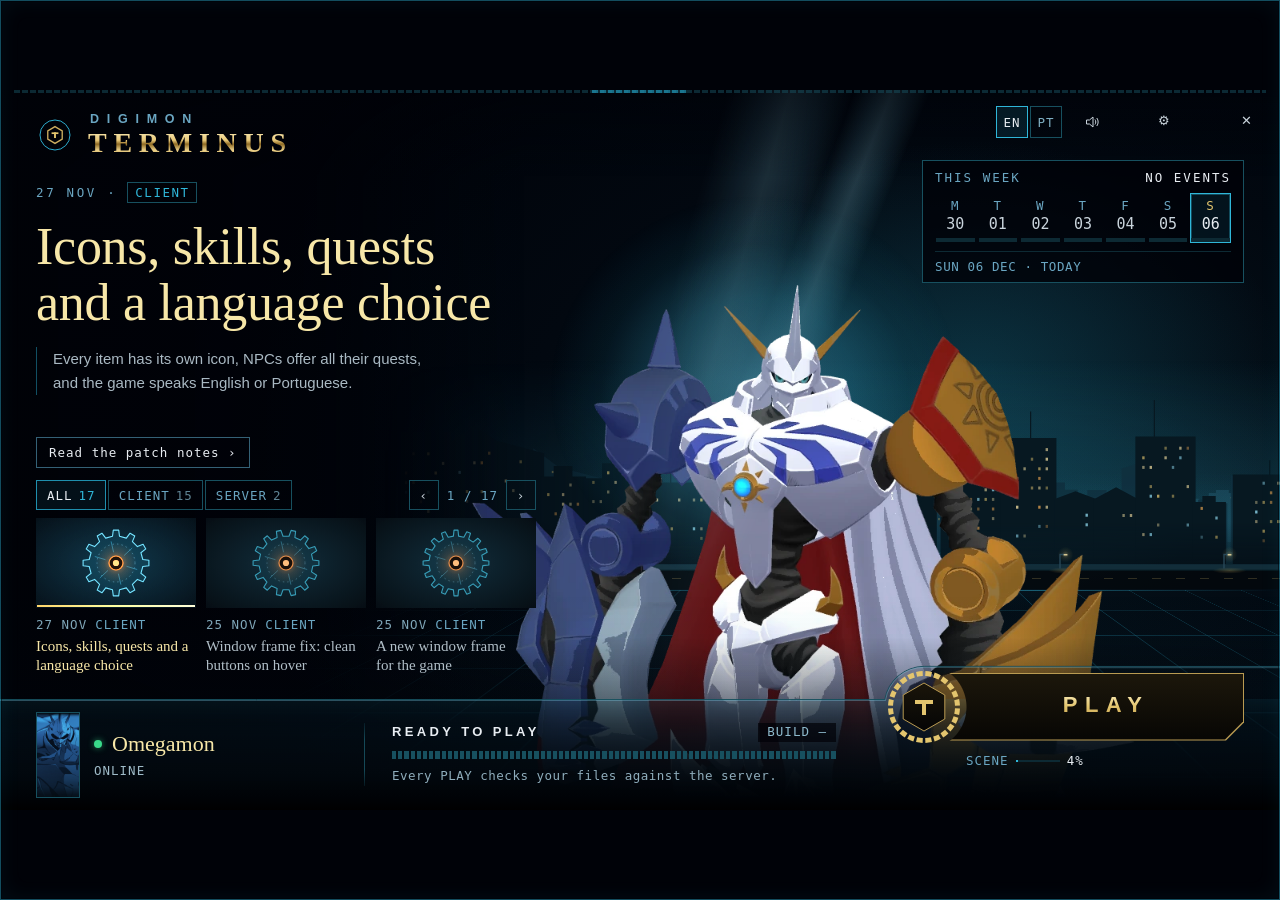
==== commit fb82aadf: "manifest + news: update 2026112701" ====
--- a/launcher/index.html
+++ b/launcher/index.html
@@ -4225,7 +4225,7 @@
 var m=/-sk(\d+)/.exec(location.hash);if(m)still(+m[1]);
 })();
 </script><div id="verTag">build 2026-11-11 UX · R178</div>
-<!--TDATA--><script id="tdata" type="application/json">{"news":{"_doc":"Launcher news and patch notes. Edit, then run dev/releases-repo/launcher/build_data.py to inline it into index.html (the offline copy). tag: client | server | event. event: id from events.json; the item disappears when that event has ended. Dates are YYYY-MM-DD.","links":{"discord":"https://discord.gg/xDKyxrGBb"},"items":[{"id":"update-2026112503","date":"2026-11-25","tag":"client","thumb":"img/thumbs/n5.png","title":{"en":"Window frame fix: clean buttons on hover","pt":"Correção da moldura: botões limpos ao passar o rato"},"body":{"en":"In windowed mode, moving the mouse over the minimise, maximise or close button of the new window frame could show a plain Windows button on top of it, most often after a click on the window's edge. That no longer happens. This update is small (about 5 MB).","pt":"Em modo janela, passar o rato sobre o botão de minimizar, maximizar ou fechar da nova moldura podia mostrar por cima um botão normal do Windows, sobretudo depois de um clique na borda da janela. Isso já não acontece. Esta atualização é pequena (cerca de 5 MB)."},"lede":{"en":"The minimise, maximise and close buttons no longer show a Windows button when you hover over them.","pt":"Os botões de minimizar, maximizar e fechar já não mostram um botão do Windows quando passas o rato."}},{"id":"update-2026112502","date":"2026-11-25","tag":"client","thumb":"img/thumbs/n5.png","title":{"en":"A new window frame for the game","pt":"Uma moldura nova para a janela do jogo"},"body":{"en":"When you play in a window, the game now has its own frame: a slim dark title bar with its own minimise, maximise and close buttons. You can drag the window by the bar, resize it from its edges, maximise it and snap it to half of the screen. Fullscreen does not change. This update is about 2.5 GB (keep about 7 GB free): let the launcher finish before you press PLAY.","pt":"Quando jogas numa janela, o jogo tem agora a sua própria moldura: uma barra de título fina e escura com botões próprios para minimizar, maximizar e fechar. Podes arrastar a janela pela barra, redimensioná-la pelas bordas, maximizá-la e encostá-la a metade do ecrã. O ecrã inteiro não muda. Esta atualização tem cerca de 2,5 GB (guarda cerca de 7 GB livres): deixa o launcher terminar antes de carregar em JOGAR."},"lede":{"en":"In windowed mode the game gets its own slim title bar, and the window can be resized and maximised.","pt":"Em modo janela, o jogo tem a sua própria barra de título e a janela pode ser redimensionada e maximizada."}},{"id":"update-2026112501","date":"2026-11-25","tag":"client","thumb":"img/thumbs/n3.png","title":{"en":"A new launcher: safer updates, CANCEL and a fresh look","pt":"Um launcher novo: atualizações mais seguras, CANCELAR e um visual novo"},"body":{"en":"The launcher updates itself to 0.7.6 the next time you open it: it restarts once by itself. Downloads can now be cancelled, an update cut off by a crash or power loss is put right on the next start, and an error report can be made from the launcher. The news now show crests, and the first start shows a welcome card. The game itself does not change: there is nothing big to download. If the launcher does not come back after you close the game (some antivirus programs hold the old one while it updates), just open it again: it closes the stuck one by itself.","pt":"O launcher atualiza-se sozinho para a 0.7.6 da próxima vez que o abrires: reinicia uma vez por si. Já podes cancelar uma transferência, uma atualização cortada por um erro ou falha de luz é reparada no arranque seguinte, e podes fazer um relatório de erro a partir do launcher. As notícias mostram agora brasões, e o primeiro arranque mostra um cartão de boas-vindas. O jogo não muda: não há nada grande para transferir. Se o launcher não voltar depois de fechares o jogo (alguns antivírus seguram o antigo enquanto se atualiza), abre-o outra vez: ele fecha sozinho o que ficou preso."},"lede":{"en":"Launcher 0.7.6 can cancel a download, recovers an interrupted update and gets a new look.","pt":"O launcher 0.7.6 cancela uma transferência, recupera uma atualização interrompida e muda de visual."}},{"id":"update-2026112402","date":"2026-11-24","tag":"client","thumb":"img/thumbs/update-2026112402.webp","title":{"en":"New icons, a voice on tamer creation and the game's new name","pt":"Novos ícones, uma voz na criação de tamer e o novo nome do jogo"},"body":{"en":"66 Digimon, NPC and tamer icons that were missing now show in the game. On tamer creation, Masaru introduces himself. The game window is now called Digimon Terminus, and your options and saved login carry over on the first start. This update is about 2.5 GB (keep about 7 GB free): let the launcher finish before you press PLAY.","pt":"66 ícones de Digimon, NPC e tamers que faltavam aparecem agora no jogo. Na criação de tamer, o Masaru apresenta-se. A janela do jogo chama-se agora Digimon Terminus, e as tuas opções e o login guardado passam para a nova versão no primeiro arranque. Esta atualização tem cerca de 2,5 GB (guarda cerca de 7 GB livres): deixa o launcher terminar antes de carregar em JOGAR."},"lede":{"en":"66 missing icons now show, Masaru greets new tamers, and the window is named Digimon Terminus.","pt":"66 ícones que faltavam já aparecem, o Masaru recebe os tamers e a janela chama-se Digimon Terminus."}},{"id":"update-2026112401","date":"2026-11-24","tag":"client","thumb":"img/thumbs/update-2026112401.webp","title":{"en":"Skill effects, new login screens and a new loading screen","pt":"Efeitos das técnicas, novos ecrãs de entrada e novo ecrã de carregamento"},"body":{"en":"Skill effects now reach the monster you target, and each skill plays its own animation. New login, tamer select and tamer creation screens, and a new loading screen. Log Out now takes you back to tamer select. The DATS Center and Data Trade rooms open, the Blur Effect option works, and NPCs zoom in when you talk to them. This update is about 2.5 GB (keep about 7 GB free): let the launcher finish before you press PLAY.","pt":"Os efeitos das técnicas chegam agora ao monstro que escolhes, e cada técnica tem a sua própria animação. Novos ecrãs de entrada, de escolha e de criação de tamer, e um novo ecrã de carregamento. Sair da conta leva-te de volta à escolha de tamer. As salas do DATS Center e da Data Trade abrem, a opção Blur Effect funciona e os NPC aparecem em grande quando falas com eles. Esta atualização tem cerca de 2,5 GB (guarda cerca de 7 GB livres): deixa o launcher terminar antes de carregar em JOGAR."},"lede":{"en":"Skill effects now reach your target, with new login, tamer select, creation and loading screens.","pt":"Efeitos das técnicas no alvo e novos ecrãs de entrada, escolha, criação e carregamento."}},{"id":"update-2026112101","date":"2026-11-22","tag":"client","thumb":"img/thumbs/update-2026112101.webp","title":{"en":"Stairs, Move Digimon and map lights","pt":"Escadas, Mover Digimon e luzes dos mapas"},"body":{"en":"Walking with the keys no longer gets stuck on the stairs and ramps we tested, such as the DATS Center ramp. The Move Digimon option now works. More than 50 maps use their own lights, and some missing effects on maps 1800 and 1801 are now drawn. On the server, spirit hatching, ShineGreymon Burst Mode and adding an item to a trade now work. This update is about 2.5 GB (keep about 7 GB free): let the launcher finish before you press PLAY.","pt":"Andar com as teclas já não fica preso nas escadas e rampas que testámos, como a rampa do DATS Center. A opção Mover Digimon já funciona. Mais de 50 mapas usam as suas próprias luzes, e alguns efeitos que faltavam nos mapas 1800 e 1801 já aparecem. No servidor, chocar Digimon espírito, o Burst Mode do ShineGreymon e pôr um objeto numa troca já funcionam. Esta atualização tem cerca de 2,5 GB (guarda cerca de 7 GB livres): deixa o launcher terminar antes de carregar em JOGAR."},"lede":{"en":"Walking with the keys no longer gets stuck on the stairs and ramps we tested, and Move Digimon works.","pt":"Andar com as teclas já não fica preso nas escadas e rampas testadas, e o Mover Digimon já funciona."}},{"id":"update-2026112001","date":"2026-11-20","tag":"client","thumb":"img/thumbs/update-2026112001.webp","title":{"en":"43 new models and dungeon doors","pt":"43 novos modelos e portas das dungeons"},"body":{"en":"43 models that were missing from the game, most of them Digimon, are now in it, among them Gammamon, Aegisdramon and Siriusmon. Digimon now step at their original walking and running pace. A stunned monster stays frozen until the stun ends. On the server, the dungeon exits on maps 1702 to 1706 now start closed. This update is about 4.4 GB (keep about 10 GB free): let the launcher finish before you press PLAY.","pt":"43 modelos que faltavam no jogo, a maioria Digimon, já lá estão, entre eles Gammamon, Aegisdramon e Siriusmon. Os Digimon andam e correm agora ao ritmo original. Um monstro atordoado fica parado até o atordoamento acabar. No servidor, as saídas das dungeons dos mapas 1702 a 1706 começam agora fechadas. Esta atualização tem cerca de 4,4 GB (guarda cerca de 10 GB livres): deixa o launcher terminar antes de carregar em JOGAR."},"lede":{"en":"43 missing models are now in the game, and dungeon exits on maps 1702 to 1706 start closed.","pt":"Chegaram 43 modelos que faltavam, e as saídas das dungeons dos mapas 1702 a 1706 começam fechadas."}},{"id":"update-2026111901","date":"2026-11-19","tag":"client","thumb":"img/thumbs/update-2026111901.webp","title":{"en":"Livelier maps, quest fixes and a safer launcher","pt":"Mapas mais vivos, quests corrigidas e um launcher mais seguro"},"body":{"en":"Many areas now move more like the original: the giant spiders' legs move, doors and portals open and close as they should, and portals take you where they are meant to. Ground, effect and sky textures are refreshed on 31 maps, and smoke, fog and other effects now appear on 28 maps. On the server, quests that would not start or whose item never dropped now work. The launcher explains errors in plain words and never lets an update touch your settings. This update is large (about 4.8 GB; keep about 10 GB free): let the launcher finish before you press PLAY.","pt":"Muitas zonas mexem-se mais como no original: as pernas das aranhas mexem-se, portas e portais abrem e fecham como devem e os portais levam-te ao sítio certo. Texturas do chão, dos efeitos e do céu atualizadas em 31 mapas, e fumo, nevoeiro e outros efeitos surgem em 28 mapas. No servidor, quests que não começavam ou cujo item nunca caía já funcionam. O launcher explica os erros em palavras simples e nunca deixa uma atualização mexer nas tuas definições. Esta atualização é grande (cerca de 4,8 GB; guarda cerca de 10 GB livres): deixa o launcher terminar antes de carregar em JOGAR."},"lede":{"en":"Livelier maps, working doors and portals, quest fixes and clearer launcher errors.","pt":"Mapas mais vivos, portas e portais a funcionar, quests corrigidas e erros mais claros."}},{"id":"update-2026111501","date":"2026-11-15","tag":"client","thumb":"img/thumbs/update-2026111501.webp","title":{"en":"Launcher: background updates","pt":"Launcher: atualizações em segundo plano"},"body":{"en":"New optional setting, Update in the background: OFF (default), ON or AT NIGHT (02:00-07:00 only). With the launcher left in the tray, it downloads game updates by itself and installs them only while the game is closed. Each update is checked with the same signature as PLAY and rolled back if anything fails. Also fixed: the news and patch-notes panels no longer scroll sideways by 1 pixel.","pt":"Nova opção, Atualizar em segundo plano: NÃO (por defeito), SIM ou À NOITE (só das 02:00 às 07:00). Com o launcher na área de notificação, descarrega sozinho as atualizações do jogo e só as instala com o jogo fechado. Cada atualização é verificada com a mesma assinatura do JOGAR e desfeita se alguma coisa falhar. Também corrigido: os painéis das notícias e das notas já não deslizam 1 píxel para o lado."},"lede":{"en":"A new option lets the launcher download game updates by itself and install them while the game is closed.","pt":"Uma nova opção deixa o launcher descarregar atualizações sozinho e instalá-las com o jogo fechado."}},{"id":"update-2026110906","date":"2026-11-12","tag":"client","thumb":"img/thumbs/update-2026110906.webp","title":{"en":"Update 2026110906: Masters Match, DATS cards and data trade","pt":"Update 2026110906: Masters Match, cartas DATS e troca de dados"},"body":{"en":"Hover over a tamer, Digimon, monster, item or NPC to see its details in the bottom-right corner (you can turn it off in Options); more NPCs now show their name. New: the Masters Match window, the DATS card game when enchanting, and data trade at the NPC. Jogress tells you why it cannot happen. Option sliders behave like the original game. Other tamers' absorb effects now have sound. Coming with the next server update: the achievement reward tab, crafting with protection items, and every party member's loot dice roll.","pt":"Passa o rato por cima de um tamer, Digimon, monstro, item ou NPC para veres os detalhes no canto inferior direito (podes desligar nas Opções); mais NPC mostram agora o nome. Novo: a janela do Masters Match, o jogo de cartas DATS ao fazer enchant e a troca de dados no NPC. A jogress diz-te porque não pode acontecer. Os sliders das opções comportam-se como no jogo original. A absorção dos outros tamers passa a ter som. Com a próxima atualização do servidor: o separador de recompensas das conquistas, o craft com itens de proteção e o dado de loot de cada membro da party."},"lede":{"en":"Hover over tamers, Digimon, items and NPCs for details, plus Masters Match and data trade.","pt":"Passa o rato por cima de tamers, Digimon, itens e NPC para ver detalhes, e há Masters Match."}},{"id":"update-2026110905","date":"2026-11-11","tag":"client","thumb":"img/thumbs/c1.webp","title":{"en":"Update 2026110905: buy-back, clearer HUD and new sounds","pt":"Update 2026110905: recompra, HUD mais claro e novos sons"},"body":{"en":"NPC shops now let you buy back the last items you sold. The target window shows attributes and more tooltips, buffs explain themselves, and middle-click resets the camera. Chat colours survive line breaks. Tamers and Digimon now sound when they appear and leave. Guilds need a real Guild Permit, and using an item on cool-down tells you why. The launcher protects your install folder better.","pt":"As lojas dos NPC deixam-te recomprar os últimos itens que vendeste. A janela do alvo mostra atributos e mais tooltips, os buffs explicam-se e o botão do meio do rato repõe a câmara. As cores do chat mantêm-se nas quebras de linha. Tamers e Digimon passam a ter som ao aparecer e ao sair. Criar uma guilda exige uma Licença de Guilda verdadeira, e usar um item em cooldown diz-te porquê. O launcher protege melhor a pasta do jogo."},"lede":{"en":"NPC shops let you buy back your last sold items, and buffs now explain themselves.","pt":"As lojas dos NPC deixam recomprar os últimos itens vendidos, e os buffs explicam-se."}},{"id":"update-2026110904","date":"2026-11-10","tag":"client","thumb":"img/thumbs/c2.webp","title":{"en":"Update 2026110904: guilds, parties and a sturdier launcher","pt":"Update 2026110904: guildas, parties e um launcher mais robusto"},"body":{"en":"Guilds now show new members joining and who is online or offline. Your party is told when a member disconnects. HP/DS absorb effects and auras now appear in game. Personal shops explain why a listing was refused. The launcher retries a failed update check, cleans up old files and can save a crash report for you to send us.","pt":"As guildas mostram agora a entrada de novos membros e quem está online ou offline. A tua party é avisada quando um membro se desliga. Os efeitos de absorção de HP/DS e as auras aparecem no jogo. As lojas pessoais explicam porque é que um item foi recusado. O launcher volta a tentar quando a verificação de update falha, limpa ficheiros antigos e pode guardar um relatório de erro para nos enviares."},"lede":{"en":"Guilds show who joins and who is online, and your party is told when a member disconnects.","pt":"As guildas mostram quem entra e quem está online, e a party sabe quando alguém se desliga."}},{"id":"update-2026110903","date":"2026-11-10","tag":"client","thumb":"img/thumbs/c3.webp","title":{"en":"Update 2026110903: player shops and summon","pt":"Update 2026110903: lojas de jogadores e summon"},"body":{"en":"Personal shops are open: list your items and other tamers can buy them, with the shop name shown above your head. Summon now asks the other player to accept first. New server protections against cheating, and smoother frames on busy maps. The launcher downloads this update for you (about 2.9 GB).","pt":"As lojas pessoais estão abertas: põe os teus itens à venda e outros tamers podem comprá-los, com o nome da loja por cima da tua cabeça. O summon agora pede ao outro jogador que aceite primeiro. Novas proteções no servidor contra batota e imagem mais fluida em mapas cheios. O launcher descarrega este update por ti (cerca de 2,9 GB)."},"lede":{"en":"Personal shops are open, and Summon now asks the other player to accept first.","pt":"As lojas pessoais estão abertas, e o summon pede primeiro que o outro jogador aceite."}},{"id":"unity","date":"2026-11-04","tag":"client","thumb":"img/thumbs/unity.webp","title":{"en":"The Digital World, rebuilt in Unity","pt":"O Mundo Digital, refeito em Unity"},"body":{"en":"Every map, every Digimon and every tamer, redrawn by a new engine. Same world, same friends.","pt":"Todos os mapas, todos os Digimon e todos os tamers, redesenhados por um motor novo. O mesmo mundo, os mesmos amigos."},"lede":{"en":"Every map, every Digimon and every tamer, redrawn by a new engine. Same world, same friends.","pt":"Todos os mapas, Digimon e tamers redesenhados por um motor novo. O mesmo mundo, os mesmos amigos."}},{"id":"loot","date":"2026-10-30","tag":"server","thumb":"img/thumbs/c4.webp","title":{"en":"Loot goes straight to your bag","pt":"O saque vai direto para o inventário"},"body":{"en":"Items and bits from every kill land in your inventory at once. Nothing to pick up from the ground.","pt":"Os itens e os bits de cada mob vão logo para o inventário. Não há nada para apanhar do chão."},"lede":{"en":"Items and bits from every kill land in your inventory at once.","pt":"Os itens e os bits de cada mob vão logo para o inventário."}},{"id":"dungeon","date":"2026-11-05","tag":"server","thumb":"img/thumbs/c5.webp","title":{"en":"Fall in a dungeon, wake beside its NPC","pt":"Cais na masmorra, acordas junto ao NPC"},"body":{"en":"A tamer defeated in a dungeon returns next to the NPC who opened it, not to the start of a map.","pt":"Um tamer derrotado numa masmorra volta para junto do NPC que a abriu, e não para o início de um mapa."},"lede":{"en":"A tamer defeated in a dungeon returns next to the NPC who opened it.","pt":"Um tamer derrotado numa masmorra volta para junto do NPC que a abriu."}}],"notes":[{"id":"update-2026112503","version":"2503","date":"2026-11-25","meta":{"en":"1 CHANGE · GAME UPDATE 2026112503","pt":"1 ALTERAÇÃO · ATUALIZAÇÃO 2026112503"},"groups":[{"title":{"en":"CLIENT","pt":"CLIENTE"},"items":[{"tag":"WINDOW","kind":"fix","text":{"en":"Windowed mode: the minimise, maximise and close buttons no longer show a Windows button when you hover over them.","pt":"Modo janela: os botões de minimizar, maximizar e fechar já não mostram um botão do Windows quando passas o rato por cima."}}]}]},{"id":"update-2026112502","version":"2502","date":"2026-11-25","meta":{"en":"2 CHANGES · GAME UPDATE 2026112502","pt":"2 ALTERAÇÕES · ATUALIZAÇÃO 2026112502"},"groups":[{"title":{"en":"CLIENT","pt":"CLIENTE"},"items":[{"tag":"WINDOW","kind":"new","text":{"en":"In windowed mode: a new title bar with minimise, maximise and close, in the game's colours.","pt":"Em modo janela: uma barra de título nova com minimizar, maximizar e fechar, nas cores do jogo."}},{"tag":"WINDOW","kind":"new","text":{"en":"The game window can now be resized from its edges, maximised (also by double-clicking the bar) and snapped to half of the screen.","pt":"A janela do jogo pode agora ser redimensionada pelas bordas, maximizada (também com um duplo clique na barra) e encostada a metade do ecrã."}}]}]},{"id":"update-2026112501","version":"2501","date":"2026-11-25","meta":{"en":"5 CHANGES · GAME UPDATE 2026112501","pt":"5 ALTERAÇÕES · ATUALIZAÇÃO 2026112501"},"groups":[{"title":{"en":"LAUNCHER","pt":"LAUNCHER"},"items":[{"tag":"UPDATES","kind":"fix","text":{"en":"Safer updates: an update cut off half-way is put right on the next start, and a stalled download retries by itself.","pt":"Atualizações mais seguras: uma atualização cortada a meio é reparada no arranque seguinte, e uma transferência parada tenta de novo sozinha."}},{"tag":"CANCEL","kind":"new","text":{"en":"You can now cancel a download with CANCEL.","pt":"Já podes cancelar uma transferência com CANCELAR."}},{"tag":"ERROR REPORT","kind":"new","text":{"en":"Support has an error report button: it gathers the launcher and game logs, with your account details hidden.","pt":"O Suporte tem um botão de relatório de erro: junta os registos do launcher e do jogo, com os dados da tua conta escondidos."}},{"tag":"TRAY","kind":"chg","text":{"en":"The first time the launcher goes to the tray, it tells you where it is and how to close it.","pt":"Na primeira vez que o launcher vai para a área de notificação, diz-te onde está e como o fechar."}},{"tag":"LOOK","kind":"new","text":{"en":"New look: crests on the news, a new server picture, a welcome card on the first start and slightly larger text.","pt":"Visual novo: brasões nas notícias, uma nova imagem do servidor, um cartão de boas-vindas no primeiro arranque e texto um pouco maior."}}]}]}]},"events":{"_doc":"Launcher events. Shown only while start <= now < end, on the player's clock. start/end are ISO 8601 with an offset (Lisbon: +00:00 in winter, +01:00 in summer). kind is free text; short is the 1-3 word label for the week strip. Leave the list empty when nothing runs: the strip then says NO EVENTS. Example entry: {\"id\":\"exp-weekend\",\"kind\":\"exp\",\"short\":{\"en\":\"EXP ×2\",\"pt\":\"EXP ×2\"},\"title\":{\"en\":\"Double EXP all weekend\",\"pt\":\"EXP a dobrar todo o fim de semana\"},\"body\":{\"en\":\"...\",\"pt\":\"...\"},\"start\":\"2026-11-13T18:00:00+00:00\",\"end\":\"2026-11-15T23:59:00+00:00\"}","events":[]}}</script><!--/TDATA-->
+<!--TDATA--><script id="tdata" type="application/json">{"news":{"_doc":"Launcher news and patch notes. Edit, then run dev/releases-repo/launcher/build_data.py to inline it into index.html (the offline copy). tag: client | server | event. event: id from events.json; the item disappears when that event has ended. Dates are YYYY-MM-DD.","links":{"discord":"https://discord.gg/xDKyxrGBb"},"items":[{"id":"update-2026112701","date":"2026-11-27","tag":"client","thumb":"img/thumbs/n5.png","title":{"en":"Icons, skills, quests and a language choice","pt":"Ícones, skills, missões e escolha de língua"},"body":{"en":"Items that had no icon, or another item's icon, now show their own, with the grade frame. About 600 skills, buffs and item stat lines that were missing are back, and skill tooltips show their effects. NPCs offer the quests they were missing, and only the ones you can take. The Data Trade NPC can now swap upgrades and evolutions. Evolution forms no longer show as boxes and maps look closer to the original. In Options you can choose English or Portuguese for the interface. On the server, many quest items now drop and quest summon cards call their boss. This update is about 3.7 GB.","pt":"Os itens que não tinham ícone, ou tinham o de outro item, mostram agora o seu, com a moldura do grau. Voltaram cerca de 600 skills, buffs e atributos de itens em falta, e as dicas das skills mostram os efeitos. Os NPCs oferecem as missões que faltavam, e só as que podes aceitar. O NPC de Troca de Dados já troca upgrades e evoluções. As evoluções já não aparecem como caixas e os mapas estão mais fiéis. Nas Opções podes escolher inglês ou português para a interface. No servidor, muitos itens de missão já caem e as cartas de invocação chamam o seu boss. Esta atualização tem cerca de 3,7 GB."},"lede":{"en":"Every item has its own icon, NPCs offer all their quests, and the game speaks English or Portuguese.","pt":"Cada item tem o seu ícone, os NPCs oferecem todas as missões e o jogo fala inglês ou português."}},{"id":"update-2026112503","date":"2026-11-25","tag":"client","thumb":"img/thumbs/n5.png","title":{"en":"Window frame fix: clean buttons on hover","pt":"Correção da moldura: botões limpos ao passar o rato"},"body":{"en":"In windowed mode, moving the mouse over the minimise, maximise or close button of the new window frame could show a plain Windows button on top of it, most often after a click on the window's edge. That no longer happens. This update is small (about 5 MB).","pt":"Em modo janela, passar o rato sobre o botão de minimizar, maximizar ou fechar da nova moldura podia mostrar por cima um botão normal do Windows, sobretudo depois de um clique na borda da janela. Isso já não acontece. Esta atualização é pequena (cerca de 5 MB)."},"lede":{"en":"The minimise, maximise and close buttons no longer show a Windows button when you hover over them.","pt":"Os botões de minimizar, maximizar e fechar já não mostram um botão do Windows quando passas o rato."}},{"id":"update-2026112502","date":"2026-11-25","tag":"client","thumb":"img/thumbs/n5.png","title":{"en":"A new window frame for the game","pt":"Uma moldura nova para a janela do jogo"},"body":{"en":"When you play in a window, the game now has its own frame: a slim dark title bar with its own minimise, maximise and close buttons. You can drag the window by the bar, resize it from its edges, maximise it and snap it to half of the screen. Fullscreen does not change. This update is about 2.5 GB (keep about 7 GB free): let the launcher finish before you press PLAY.","pt":"Quando jogas numa janela, o jogo tem agora a sua própria moldura: uma barra de título fina e escura com botões próprios para minimizar, maximizar e fechar. Podes arrastar a janela pela barra, redimensioná-la pelas bordas, maximizá-la e encostá-la a metade do ecrã. O ecrã inteiro não muda. Esta atualização tem cerca de 2,5 GB (guarda cerca de 7 GB livres): deixa o launcher terminar antes de carregar em JOGAR."},"lede":{"en":"In windowed mode the game gets its own slim title bar, and the window can be resized and maximised.","pt":"Em modo janela, o jogo tem a sua própria barra de título e a janela pode ser redimensionada e maximizada."}},{"id":"update-2026112501","date":"2026-11-25","tag":"client","thumb":"img/thumbs/n3.png","title":{"en":"A new launcher: safer updates, CANCEL and a fresh look","pt":"Um launcher novo: atualizações mais seguras, CANCELAR e um visual novo"},"body":{"en":"The launcher updates itself to 0.7.6 the next time you open it: it restarts once by itself. Downloads can now be cancelled, an update cut off by a crash or power loss is put right on the next start, and an error report can be made from the launcher. The news now show crests, and the first start shows a welcome card. The game itself does not change: there is nothing big to download. If the launcher does not come back after you close the game (some antivirus programs hold the old one while it updates), just open it again: it closes the stuck one by itself.","pt":"O launcher atualiza-se sozinho para a 0.7.6 da próxima vez que o abrires: reinicia uma vez por si. Já podes cancelar uma transferência, uma atualização cortada por um erro ou falha de luz é reparada no arranque seguinte, e podes fazer um relatório de erro a partir do launcher. As notícias mostram agora brasões, e o primeiro arranque mostra um cartão de boas-vindas. O jogo não muda: não há nada grande para transferir. Se o launcher não voltar depois de fechares o jogo (alguns antivírus seguram o antigo enquanto se atualiza), abre-o outra vez: ele fecha sozinho o que ficou preso."},"lede":{"en":"Launcher 0.7.6 can cancel a download, recovers an interrupted update and gets a new look.","pt":"O launcher 0.7.6 cancela uma transferência, recupera uma atualização interrompida e muda de visual."}},{"id":"update-2026112402","date":"2026-11-24","tag":"client","thumb":"img/thumbs/update-2026112402.webp","title":{"en":"New icons, a voice on tamer creation and the game's new name","pt":"Novos ícones, uma voz na criação de tamer e o novo nome do jogo"},"body":{"en":"66 Digimon, NPC and tamer icons that were missing now show in the game. On tamer creation, Masaru introduces himself. The game window is now called Digimon Terminus, and your options and saved login carry over on the first start. This update is about 2.5 GB (keep about 7 GB free): let the launcher finish before you press PLAY.","pt":"66 ícones de Digimon, NPC e tamers que faltavam aparecem agora no jogo. Na criação de tamer, o Masaru apresenta-se. A janela do jogo chama-se agora Digimon Terminus, e as tuas opções e o login guardado passam para a nova versão no primeiro arranque. Esta atualização tem cerca de 2,5 GB (guarda cerca de 7 GB livres): deixa o launcher terminar antes de carregar em JOGAR."},"lede":{"en":"66 missing icons now show, Masaru greets new tamers, and the window is named Digimon Terminus.","pt":"66 ícones que faltavam já aparecem, o Masaru recebe os tamers e a janela chama-se Digimon Terminus."}},{"id":"update-2026112401","date":"2026-11-24","tag":"client","thumb":"img/thumbs/update-2026112401.webp","title":{"en":"Skill effects, new login screens and a new loading screen","pt":"Efeitos das técnicas, novos ecrãs de entrada e novo ecrã de carregamento"},"body":{"en":"Skill effects now reach the monster you target, and each skill plays its own animation. New login, tamer select and tamer creation screens, and a new loading screen. Log Out now takes you back to tamer select. The DATS Center and Data Trade rooms open, the Blur Effect option works, and NPCs zoom in when you talk to them. This update is about 2.5 GB (keep about 7 GB free): let the launcher finish before you press PLAY.","pt":"Os efeitos das técnicas chegam agora ao monstro que escolhes, e cada técnica tem a sua própria animação. Novos ecrãs de entrada, de escolha e de criação de tamer, e um novo ecrã de carregamento. Sair da conta leva-te de volta à escolha de tamer. As salas do DATS Center e da Data Trade abrem, a opção Blur Effect funciona e os NPC aparecem em grande quando falas com eles. Esta atualização tem cerca de 2,5 GB (guarda cerca de 7 GB livres): deixa o launcher terminar antes de carregar em JOGAR."},"lede":{"en":"Skill effects now reach your target, with new login, tamer select, creation and loading screens.","pt":"Efeitos das técnicas no alvo e novos ecrãs de entrada, escolha, criação e carregamento."}},{"id":"update-2026112101","date":"2026-11-22","tag":"client","thumb":"img/thumbs/update-2026112101.webp","title":{"en":"Stairs, Move Digimon and map lights","pt":"Escadas, Mover Digimon e luzes dos mapas"},"body":{"en":"Walking with the keys no longer gets stuck on the stairs and ramps we tested, such as the DATS Center ramp. The Move Digimon option now works. More than 50 maps use their own lights, and some missing effects on maps 1800 and 1801 are now drawn. On the server, spirit hatching, ShineGreymon Burst Mode and adding an item to a trade now work. This update is about 2.5 GB (keep about 7 GB free): let the launcher finish before you press PLAY.","pt":"Andar com as teclas já não fica preso nas escadas e rampas que testámos, como a rampa do DATS Center. A opção Mover Digimon já funciona. Mais de 50 mapas usam as suas próprias luzes, e alguns efeitos que faltavam nos mapas 1800 e 1801 já aparecem. No servidor, chocar Digimon espírito, o Burst Mode do ShineGreymon e pôr um objeto numa troca já funcionam. Esta atualização tem cerca de 2,5 GB (guarda cerca de 7 GB livres): deixa o launcher terminar antes de carregar em JOGAR."},"lede":{"en":"Walking with the keys no longer gets stuck on the stairs and ramps we tested, and Move Digimon works.","pt":"Andar com as teclas já não fica preso nas escadas e rampas testadas, e o Mover Digimon já funciona."}},{"id":"update-2026112001","date":"2026-11-20","tag":"client","thumb":"img/thumbs/update-2026112001.webp","title":{"en":"43 new models and dungeon doors","pt":"43 novos modelos e portas das dungeons"},"body":{"en":"43 models that were missing from the game, most of them Digimon, are now in it, among them Gammamon, Aegisdramon and Siriusmon. Digimon now step at their original walking and running pace. A stunned monster stays frozen until the stun ends. On the server, the dungeon exits on maps 1702 to 1706 now start closed. This update is about 4.4 GB (keep about 10 GB free): let the launcher finish before you press PLAY.","pt":"43 modelos que faltavam no jogo, a maioria Digimon, já lá estão, entre eles Gammamon, Aegisdramon e Siriusmon. Os Digimon andam e correm agora ao ritmo original. Um monstro atordoado fica parado até o atordoamento acabar. No servidor, as saídas das dungeons dos mapas 1702 a 1706 começam agora fechadas. Esta atualização tem cerca de 4,4 GB (guarda cerca de 10 GB livres): deixa o launcher terminar antes de carregar em JOGAR."},"lede":{"en":"43 missing models are now in the game, and dungeon exits on maps 1702 to 1706 start closed.","pt":"Chegaram 43 modelos que faltavam, e as saídas das dungeons dos mapas 1702 a 1706 começam fechadas."}},{"id":"update-2026111901","date":"2026-11-19","tag":"client","thumb":"img/thumbs/update-2026111901.webp","title":{"en":"Livelier maps, quest fixes and a safer launcher","pt":"Mapas mais vivos, quests corrigidas e um launcher mais seguro"},"body":{"en":"Many areas now move more like the original: the giant spiders' legs move, doors and portals open and close as they should, and portals take you where they are meant to. Ground, effect and sky textures are refreshed on 31 maps, and smoke, fog and other effects now appear on 28 maps. On the server, quests that would not start or whose item never dropped now work. The launcher explains errors in plain words and never lets an update touch your settings. This update is large (about 4.8 GB; keep about 10 GB free): let the launcher finish before you press PLAY.","pt":"Muitas zonas mexem-se mais como no original: as pernas das aranhas mexem-se, portas e portais abrem e fecham como devem e os portais levam-te ao sítio certo. Texturas do chão, dos efeitos e do céu atualizadas em 31 mapas, e fumo, nevoeiro e outros efeitos surgem em 28 mapas. No servidor, quests que não começavam ou cujo item nunca caía já funcionam. O launcher explica os erros em palavras simples e nunca deixa uma atualização mexer nas tuas definições. Esta atualização é grande (cerca de 4,8 GB; guarda cerca de 10 GB livres): deixa o launcher terminar antes de carregar em JOGAR."},"lede":{"en":"Livelier maps, working doors and portals, quest fixes and clearer launcher errors.","pt":"Mapas mais vivos, portas e portais a funcionar, quests corrigidas e erros mais claros."}},{"id":"update-2026111501","date":"2026-11-15","tag":"client","thumb":"img/thumbs/update-2026111501.webp","title":{"en":"Launcher: background updates","pt":"Launcher: atualizações em segundo plano"},"body":{"en":"New optional setting, Update in the background: OFF (default), ON or AT NIGHT (02:00-07:00 only). With the launcher left in the tray, it downloads game updates by itself and installs them only while the game is closed. Each update is checked with the same signature as PLAY and rolled back if anything fails. Also fixed: the news and patch-notes panels no longer scroll sideways by 1 pixel.","pt":"Nova opção, Atualizar em segundo plano: NÃO (por defeito), SIM ou À NOITE (só das 02:00 às 07:00). Com o launcher na área de notificação, descarrega sozinho as atualizações do jogo e só as instala com o jogo fechado. Cada atualização é verificada com a mesma assinatura do JOGAR e desfeita se alguma coisa falhar. Também corrigido: os painéis das notícias e das notas já não deslizam 1 píxel para o lado."},"lede":{"en":"A new option lets the launcher download game updates by itself and install them while the game is closed.","pt":"Uma nova opção deixa o launcher descarregar atualizações sozinho e instalá-las com o jogo fechado."}},{"id":"update-2026110906","date":"2026-11-12","tag":"client","thumb":"img/thumbs/update-2026110906.webp","title":{"en":"Update 2026110906: Masters Match, DATS cards and data trade","pt":"Update 2026110906: Masters Match, cartas DATS e troca de dados"},"body":{"en":"Hover over a tamer, Digimon, monster, item or NPC to see its details in the bottom-right corner (you can turn it off in Options); more NPCs now show their name. New: the Masters Match window, the DATS card game when enchanting, and data trade at the NPC. Jogress tells you why it cannot happen. Option sliders behave like the original game. Other tamers' absorb effects now have sound. Coming with the next server update: the achievement reward tab, crafting with protection items, and every party member's loot dice roll.","pt":"Passa o rato por cima de um tamer, Digimon, monstro, item ou NPC para veres os detalhes no canto inferior direito (podes desligar nas Opções); mais NPC mostram agora o nome. Novo: a janela do Masters Match, o jogo de cartas DATS ao fazer enchant e a troca de dados no NPC. A jogress diz-te porque não pode acontecer. Os sliders das opções comportam-se como no jogo original. A absorção dos outros tamers passa a ter som. Com a próxima atualização do servidor: o separador de recompensas das conquistas, o craft com itens de proteção e o dado de loot de cada membro da party."},"lede":{"en":"Hover over tamers, Digimon, items and NPCs for details, plus Masters Match and data trade.","pt":"Passa o rato por cima de tamers, Digimon, itens e NPC para ver detalhes, e há Masters Match."}},{"id":"update-2026110905","date":"2026-11-11","tag":"client","thumb":"img/thumbs/c1.webp","title":{"en":"Update 2026110905: buy-back, clearer HUD and new sounds","pt":"Update 2026110905: recompra, HUD mais claro e novos sons"},"body":{"en":"NPC shops now let you buy back the last items you sold. The target window shows attributes and more tooltips, buffs explain themselves, and middle-click resets the camera. Chat colours survive line breaks. Tamers and Digimon now sound when they appear and leave. Guilds need a real Guild Permit, and using an item on cool-down tells you why. The launcher protects your install folder better.","pt":"As lojas dos NPC deixam-te recomprar os últimos itens que vendeste. A janela do alvo mostra atributos e mais tooltips, os buffs explicam-se e o botão do meio do rato repõe a câmara. As cores do chat mantêm-se nas quebras de linha. Tamers e Digimon passam a ter som ao aparecer e ao sair. Criar uma guilda exige uma Licença de Guilda verdadeira, e usar um item em cooldown diz-te porquê. O launcher protege melhor a pasta do jogo."},"lede":{"en":"NPC shops let you buy back your last sold items, and buffs now explain themselves.","pt":"As lojas dos NPC deixam recomprar os últimos itens vendidos, e os buffs explicam-se."}},{"id":"update-2026110904","date":"2026-11-10","tag":"client","thumb":"img/thumbs/c2.webp","title":{"en":"Update 2026110904: guilds, parties and a sturdier launcher","pt":"Update 2026110904: guildas, parties e um launcher mais robusto"},"body":{"en":"Guilds now show new members joining and who is online or offline. Your party is told when a member disconnects. HP/DS absorb effects and auras now appear in game. Personal shops explain why a listing was refused. The launcher retries a failed update check, cleans up old files and can save a crash report for you to send us.","pt":"As guildas mostram agora a entrada de novos membros e quem está online ou offline. A tua party é avisada quando um membro se desliga. Os efeitos de absorção de HP/DS e as auras aparecem no jogo. As lojas pessoais explicam porque é que um item foi recusado. O launcher volta a tentar quando a verificação de update falha, limpa ficheiros antigos e pode guardar um relatório de erro para nos enviares."},"lede":{"en":"Guilds show who joins and who is online, and your party is told when a member disconnects.","pt":"As guildas mostram quem entra e quem está online, e a party sabe quando alguém se desliga."}},{"id":"update-2026110903","date":"2026-11-10","tag":"client","thumb":"img/thumbs/c3.webp","title":{"en":"Update 2026110903: player shops and summon","pt":"Update 2026110903: lojas de jogadores e summon"},"body":{"en":"Personal shops are open: list your items and other tamers can buy them, with the shop name shown above your head. Summon now asks the other player to accept first. New server protections against cheating, and smoother frames on busy maps. The launcher downloads this update for you (about 2.9 GB).","pt":"As lojas pessoais estão abertas: põe os teus itens à venda e outros tamers podem comprá-los, com o nome da loja por cima da tua cabeça. O summon agora pede ao outro jogador que aceite primeiro. Novas proteções no servidor contra batota e imagem mais fluida em mapas cheios. O launcher descarrega este update por ti (cerca de 2,9 GB)."},"lede":{"en":"Personal shops are open, and Summon now asks the other player to accept first.","pt":"As lojas pessoais estão abertas, e o summon pede primeiro que o outro jogador aceite."}},{"id":"unity","date":"2026-11-04","tag":"client","thumb":"img/thumbs/unity.webp","title":{"en":"The Digital World, rebuilt in Unity","pt":"O Mundo Digital, refeito em Unity"},"body":{"en":"Every map, every Digimon and every tamer, redrawn by a new engine. Same world, same friends.","pt":"Todos os mapas, todos os Digimon e todos os tamers, redesenhados por um motor novo. O mesmo mundo, os mesmos amigos."},"lede":{"en":"Every map, every Digimon and every tamer, redrawn by a new engine. Same world, same friends.","pt":"Todos os mapas, Digimon e tamers redesenhados por um motor novo. O mesmo mundo, os mesmos amigos."}},{"id":"loot","date":"2026-10-30","tag":"server","thumb":"img/thumbs/c4.webp","title":{"en":"Loot goes straight to your bag","pt":"O saque vai direto para o inventário"},"body":{"en":"Items and bits from every kill land in your inventory at once. Nothing to pick up from the ground.","pt":"Os itens e os bits de cada mob vão logo para o inventário. Não há nada para apanhar do chão."},"lede":{"en":"Items and bits from every kill land in your inventory at once.","pt":"Os itens e os bits de cada mob vão logo para o inventário."}},{"id":"dungeon","date":"2026-11-05","tag":"server","thumb":"img/thumbs/c5.webp","title":{"en":"Fall in a dungeon, wake beside its NPC","pt":"Cais na masmorra, acordas junto ao NPC"},"body":{"en":"A tamer defeated in a dungeon returns next to the NPC who opened it, not to the start of a map.","pt":"Um tamer derrotado numa masmorra volta para junto do NPC que a abriu, e não para o início de um mapa."},"lede":{"en":"A tamer defeated in a dungeon returns next to the NPC who opened it.","pt":"Um tamer derrotado numa masmorra volta para junto do NPC que a abriu."}}],"notes":[{"id":"update-2026112701","version":"2701","date":"2026-11-27","meta":{"en":"15 CHANGES · GAME UPDATE 2026112701","pt":"15 ALTERAÇÕES · ATUALIZAÇÃO 2026112701"},"groups":[{"title":{"en":"CLIENT","pt":"CLIENTE"},"items":[{"tag":"ICONS","kind":"fix","text":{"en":"Every item now shows its own icon (about 3,500 had none or another item's), in bags, shops and tooltips, with its grade frame.","pt":"Todos os itens mostram agora o seu ícone (cerca de 3 500 não tinham ou tinham o de outro), no inventário, nas lojas e nas dicas, com a moldura do grau."}},{"tag":"SKILLS","kind":"new","text":{"en":"About 600 missing skills and 170 buffs added, with names and icons; 430 more items show their stat lines.","pt":"Cerca de 600 skills e 170 buffs que faltavam, com nomes e ícones; mais 430 itens mostram as linhas de atributos."}},{"tag":"SKILLS","kind":"chg","text":{"en":"Skill tooltips show the skill's effect lines and its nature, as in the original game.","pt":"As dicas das skills mostram as linhas de efeito e a natureza da skill, como no jogo original."}},{"tag":"QUESTS","kind":"fix","text":{"en":"NPCs offer about 940 quests they were missing, with English titles, and list only the quests you can take.","pt":"Os NPCs oferecem cerca de 940 missões que faltavam, com títulos em inglês, e mostram só as que podes aceitar."}},{"tag":"DATA TRADE","kind":"new","text":{"en":"Data Trade NPC: the upgrade and evolution pages now swap them between two of your Digimon.","pt":"NPC de Troca de Dados: as páginas de upgrade e de evolução já os trocam entre dois Digimon teus."}},{"tag":"LANGUAGE","kind":"new","text":{"en":"In Options, Interface tab, choose English or Portuguese. Open windows change on the next start. Item, skill and quest text stays in English.","pt":"Nas Opções, separador Interface, escolhe inglês ou português. As janelas mudam no próximo arranque. Textos de itens, skills e missões ficam em inglês."}},{"tag":"DIGIMON","kind":"fix","text":{"en":"Renaming a Digimon with a rename card now works: the OK button sends it and the new name stays.","pt":"Mudar o nome de um Digimon com a carta de nome já funciona: o botão OK envia e o nome novo fica."}},{"tag":"BODIES","kind":"fix","text":{"en":"Evolution forms that drew as boxes now show their real bodies, more of the original animations are back, and more combat effects show.","pt":"As formas de evolução que apareciam como caixas já mostram o corpo real, voltaram mais animações originais e há mais efeitos de combate."}},{"tag":"MAPS","kind":"chg","text":{"en":"Maps look closer to the original: rain and snow, spinning skies, terrain detail, lights and portal effects.","pt":"Os mapas estão mais próximos do original: chuva e neve, céus que giram, detalhe do terreno, luzes e efeitos dos portais."}}]},{"title":{"en":"SERVER","pt":"SERVIDOR"},"items":[{"tag":"GUILD","kind":"fix","text":{"en":"Handing over guild leadership no longer leaves two guild masters.","pt":"Passar a liderança da guilda já não deixa dois mestres na guilda."}},{"tag":"QUEST ITEMS","kind":"fix","text":{"en":"174 quest items that no monster dropped now drop from the monsters their quests name, so about 125 more quests can be finished.","pt":"174 itens de missão que nenhum monstro largava já caem dos monstros que as missões indicam: cerca de 125 missões a mais podem ser acabadas."}},{"tag":"MONSTERS","kind":"fix","text":{"en":"About 1,260 monsters that gave no EXP now do, and 25 missing monster groups (294 monsters) are back on their maps.","pt":"Cerca de 1 260 monstros que não davam EXP já dão, e 25 grupos de monstros que faltavam (294 monstros) voltaram aos mapas."}},{"tag":"SUMMON CARDS","kind":"fix","text":{"en":"24 quest summon cards now call their boss (for example Ordinemon and Barbamon).","pt":"24 cartas de invocação de missões já chamam o seu boss (por exemplo Ordinemon e Barbamon)."}},{"tag":"DOORS","kind":"fix","text":{"en":"The doors to maps 23 and 24 of the Seven Devils work both ways.","pt":"As portas dos mapas 23 e 24 dos Seven Devils funcionam nos dois sentidos."}},{"tag":"DUNGEONS","kind":"fix","text":{"en":"Entering a dungeon nobody was in no longer leaves you stuck at the door.","pt":"Entrar numa masmorra onde não estava ninguém já não te deixa preso à porta."}}]}]},{"id":"update-2026112503","version":"2503","date":"2026-11-25","meta":{"en":"1 CHANGE · GAME UPDATE 2026112503","pt":"1 ALTERAÇÃO · ATUALIZAÇÃO 2026112503"},"groups":[{"title":{"en":"CLIENT","pt":"CLIENTE"},"items":[{"tag":"WINDOW","kind":"fix","text":{"en":"Windowed mode: the minimise, maximise and close buttons no longer show a Windows button when you hover over them.","pt":"Modo janela: os botões de minimizar, maximizar e fechar já não mostram um botão do Windows quando passas o rato por cima."}}]}]},{"id":"update-2026112502","version":"2502","date":"2026-11-25","meta":{"en":"2 CHANGES · GAME UPDATE 2026112502","pt":"2 ALTERAÇÕES · ATUALIZAÇÃO 2026112502"},"groups":[{"title":{"en":"CLIENT","pt":"CLIENTE"},"items":[{"tag":"WINDOW","kind":"new","text":{"en":"In windowed mode: a new title bar with minimise, maximise and close, in the game's colours.","pt":"Em modo janela: uma barra de título nova com minimizar, maximizar e fechar, nas cores do jogo."}},{"tag":"WINDOW","kind":"new","text":{"en":"The game window can now be resized from its edges, maximised (also by double-clicking the bar) and snapped to half of the screen.","pt":"A janela do jogo pode agora ser redimensionada pelas bordas, maximizada (também com um duplo clique na barra) e encostada a metade do ecrã."}}]}]}]},"events":{"_doc":"Launcher events. Shown only while start <= now < end, on the player's clock. start/end are ISO 8601 with an offset (Lisbon: +00:00 in winter, +01:00 in summer). kind is free text; short is the 1-3 word label for the week strip. Leave the list empty when nothing runs: the strip then says NO EVENTS. Example entry: {\"id\":\"exp-weekend\",\"kind\":\"exp\",\"short\":{\"en\":\"EXP ×2\",\"pt\":\"EXP ×2\"},\"title\":{\"en\":\"Double EXP all weekend\",\"pt\":\"EXP a dobrar todo o fim de semana\"},\"body\":{\"en\":\"...\",\"pt\":\"...\"},\"start\":\"2026-11-13T18:00:00+00:00\",\"end\":\"2026-11-15T23:59:00+00:00\"}","events":[]}}</script><!--/TDATA-->
 <script src="prod.js?v=14da02d2"></script>
 </body>
 </html>
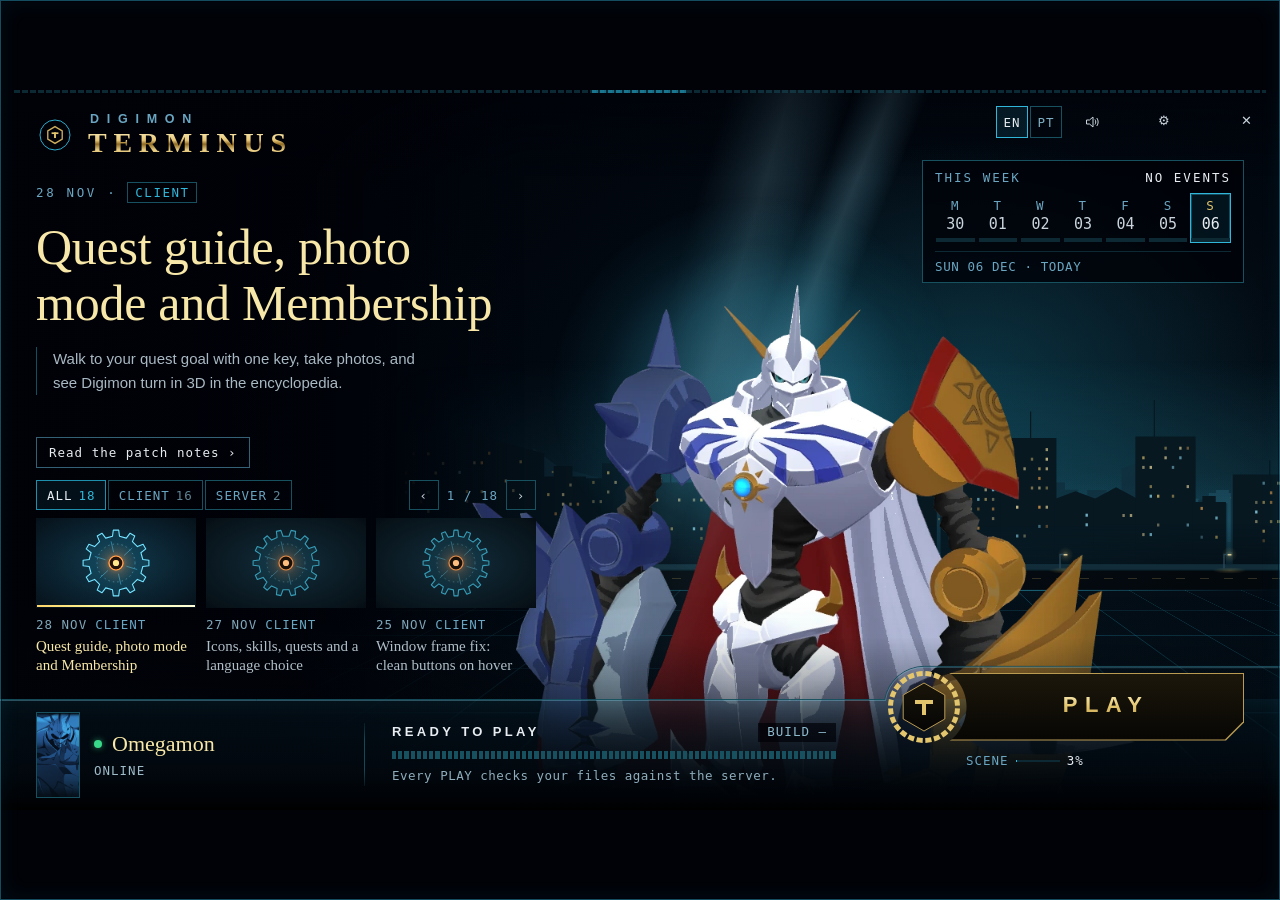
==== commit bfd4c12c: "manifest + news: update 2026112801" ====
--- a/launcher/index.html
+++ b/launcher/index.html
@@ -4225,7 +4225,7 @@
 var m=/-sk(\d+)/.exec(location.hash);if(m)still(+m[1]);
 })();
 </script><div id="verTag">build 2026-11-11 UX · R178</div>
-<!--TDATA--><script id="tdata" type="application/json">{"news":{"_doc":"Launcher news and patch notes. Edit, then run dev/releases-repo/launcher/build_data.py to inline it into index.html (the offline copy). tag: client | server | event. event: id from events.json; the item disappears when that event has ended. Dates are YYYY-MM-DD.","links":{"discord":"https://discord.gg/xDKyxrGBb"},"items":[{"id":"update-2026112701","date":"2026-11-27","tag":"client","thumb":"img/thumbs/n5.png","title":{"en":"Icons, skills, quests and a language choice","pt":"Ícones, skills, missões e escolha de língua"},"body":{"en":"Items that had no icon, or another item's icon, now show their own, with the grade frame. About 600 skills, buffs and item stat lines that were missing are back, and skill tooltips show their effects. NPCs offer the quests they were missing, and only the ones you can take. The Data Trade NPC can now swap upgrades and evolutions. Evolution forms no longer show as boxes and maps look closer to the original. In Options you can choose English or Portuguese for the interface. On the server, many quest items now drop and quest summon cards call their boss. This update is about 3.7 GB.","pt":"Os itens que não tinham ícone, ou tinham o de outro item, mostram agora o seu, com a moldura do grau. Voltaram cerca de 600 skills, buffs e atributos de itens em falta, e as dicas das skills mostram os efeitos. Os NPCs oferecem as missões que faltavam, e só as que podes aceitar. O NPC de Troca de Dados já troca upgrades e evoluções. As evoluções já não aparecem como caixas e os mapas estão mais fiéis. Nas Opções podes escolher inglês ou português para a interface. No servidor, muitos itens de missão já caem e as cartas de invocação chamam o seu boss. Esta atualização tem cerca de 3,7 GB."},"lede":{"en":"Every item has its own icon, NPCs offer all their quests, and the game speaks English or Portuguese.","pt":"Cada item tem o seu ícone, os NPCs oferecem todas as missões e o jogo fala inglês ou português."}},{"id":"update-2026112503","date":"2026-11-25","tag":"client","thumb":"img/thumbs/n5.png","title":{"en":"Window frame fix: clean buttons on hover","pt":"Correção da moldura: botões limpos ao passar o rato"},"body":{"en":"In windowed mode, moving the mouse over the minimise, maximise or close button of the new window frame could show a plain Windows button on top of it, most often after a click on the window's edge. That no longer happens. This update is small (about 5 MB).","pt":"Em modo janela, passar o rato sobre o botão de minimizar, maximizar ou fechar da nova moldura podia mostrar por cima um botão normal do Windows, sobretudo depois de um clique na borda da janela. Isso já não acontece. Esta atualização é pequena (cerca de 5 MB)."},"lede":{"en":"The minimise, maximise and close buttons no longer show a Windows button when you hover over them.","pt":"Os botões de minimizar, maximizar e fechar já não mostram um botão do Windows quando passas o rato."}},{"id":"update-2026112502","date":"2026-11-25","tag":"client","thumb":"img/thumbs/n5.png","title":{"en":"A new window frame for the game","pt":"Uma moldura nova para a janela do jogo"},"body":{"en":"When you play in a window, the game now has its own frame: a slim dark title bar with its own minimise, maximise and close buttons. You can drag the window by the bar, resize it from its edges, maximise it and snap it to half of the screen. Fullscreen does not change. This update is about 2.5 GB (keep about 7 GB free): let the launcher finish before you press PLAY.","pt":"Quando jogas numa janela, o jogo tem agora a sua própria moldura: uma barra de título fina e escura com botões próprios para minimizar, maximizar e fechar. Podes arrastar a janela pela barra, redimensioná-la pelas bordas, maximizá-la e encostá-la a metade do ecrã. O ecrã inteiro não muda. Esta atualização tem cerca de 2,5 GB (guarda cerca de 7 GB livres): deixa o launcher terminar antes de carregar em JOGAR."},"lede":{"en":"In windowed mode the game gets its own slim title bar, and the window can be resized and maximised.","pt":"Em modo janela, o jogo tem a sua própria barra de título e a janela pode ser redimensionada e maximizada."}},{"id":"update-2026112501","date":"2026-11-25","tag":"client","thumb":"img/thumbs/n3.png","title":{"en":"A new launcher: safer updates, CANCEL and a fresh look","pt":"Um launcher novo: atualizações mais seguras, CANCELAR e um visual novo"},"body":{"en":"The launcher updates itself to 0.7.6 the next time you open it: it restarts once by itself. Downloads can now be cancelled, an update cut off by a crash or power loss is put right on the next start, and an error report can be made from the launcher. The news now show crests, and the first start shows a welcome card. The game itself does not change: there is nothing big to download. If the launcher does not come back after you close the game (some antivirus programs hold the old one while it updates), just open it again: it closes the stuck one by itself.","pt":"O launcher atualiza-se sozinho para a 0.7.6 da próxima vez que o abrires: reinicia uma vez por si. Já podes cancelar uma transferência, uma atualização cortada por um erro ou falha de luz é reparada no arranque seguinte, e podes fazer um relatório de erro a partir do launcher. As notícias mostram agora brasões, e o primeiro arranque mostra um cartão de boas-vindas. O jogo não muda: não há nada grande para transferir. Se o launcher não voltar depois de fechares o jogo (alguns antivírus seguram o antigo enquanto se atualiza), abre-o outra vez: ele fecha sozinho o que ficou preso."},"lede":{"en":"Launcher 0.7.6 can cancel a download, recovers an interrupted update and gets a new look.","pt":"O launcher 0.7.6 cancela uma transferência, recupera uma atualização interrompida e muda de visual."}},{"id":"update-2026112402","date":"2026-11-24","tag":"client","thumb":"img/thumbs/update-2026112402.webp","title":{"en":"New icons, a voice on tamer creation and the game's new name","pt":"Novos ícones, uma voz na criação de tamer e o novo nome do jogo"},"body":{"en":"66 Digimon, NPC and tamer icons that were missing now show in the game. On tamer creation, Masaru introduces himself. The game window is now called Digimon Terminus, and your options and saved login carry over on the first start. This update is about 2.5 GB (keep about 7 GB free): let the launcher finish before you press PLAY.","pt":"66 ícones de Digimon, NPC e tamers que faltavam aparecem agora no jogo. Na criação de tamer, o Masaru apresenta-se. A janela do jogo chama-se agora Digimon Terminus, e as tuas opções e o login guardado passam para a nova versão no primeiro arranque. Esta atualização tem cerca de 2,5 GB (guarda cerca de 7 GB livres): deixa o launcher terminar antes de carregar em JOGAR."},"lede":{"en":"66 missing icons now show, Masaru greets new tamers, and the window is named Digimon Terminus.","pt":"66 ícones que faltavam já aparecem, o Masaru recebe os tamers e a janela chama-se Digimon Terminus."}},{"id":"update-2026112401","date":"2026-11-24","tag":"client","thumb":"img/thumbs/update-2026112401.webp","title":{"en":"Skill effects, new login screens and a new loading screen","pt":"Efeitos das técnicas, novos ecrãs de entrada e novo ecrã de carregamento"},"body":{"en":"Skill effects now reach the monster you target, and each skill plays its own animation. New login, tamer select and tamer creation screens, and a new loading screen. Log Out now takes you back to tamer select. The DATS Center and Data Trade rooms open, the Blur Effect option works, and NPCs zoom in when you talk to them. This update is about 2.5 GB (keep about 7 GB free): let the launcher finish before you press PLAY.","pt":"Os efeitos das técnicas chegam agora ao monstro que escolhes, e cada técnica tem a sua própria animação. Novos ecrãs de entrada, de escolha e de criação de tamer, e um novo ecrã de carregamento. Sair da conta leva-te de volta à escolha de tamer. As salas do DATS Center e da Data Trade abrem, a opção Blur Effect funciona e os NPC aparecem em grande quando falas com eles. Esta atualização tem cerca de 2,5 GB (guarda cerca de 7 GB livres): deixa o launcher terminar antes de carregar em JOGAR."},"lede":{"en":"Skill effects now reach your target, with new login, tamer select, creation and loading screens.","pt":"Efeitos das técnicas no alvo e novos ecrãs de entrada, escolha, criação e carregamento."}},{"id":"update-2026112101","date":"2026-11-22","tag":"client","thumb":"img/thumbs/update-2026112101.webp","title":{"en":"Stairs, Move Digimon and map lights","pt":"Escadas, Mover Digimon e luzes dos mapas"},"body":{"en":"Walking with the keys no longer gets stuck on the stairs and ramps we tested, such as the DATS Center ramp. The Move Digimon option now works. More than 50 maps use their own lights, and some missing effects on maps 1800 and 1801 are now drawn. On the server, spirit hatching, ShineGreymon Burst Mode and adding an item to a trade now work. This update is about 2.5 GB (keep about 7 GB free): let the launcher finish before you press PLAY.","pt":"Andar com as teclas já não fica preso nas escadas e rampas que testámos, como a rampa do DATS Center. A opção Mover Digimon já funciona. Mais de 50 mapas usam as suas próprias luzes, e alguns efeitos que faltavam nos mapas 1800 e 1801 já aparecem. No servidor, chocar Digimon espírito, o Burst Mode do ShineGreymon e pôr um objeto numa troca já funcionam. Esta atualização tem cerca de 2,5 GB (guarda cerca de 7 GB livres): deixa o launcher terminar antes de carregar em JOGAR."},"lede":{"en":"Walking with the keys no longer gets stuck on the stairs and ramps we tested, and Move Digimon works.","pt":"Andar com as teclas já não fica preso nas escadas e rampas testadas, e o Mover Digimon já funciona."}},{"id":"update-2026112001","date":"2026-11-20","tag":"client","thumb":"img/thumbs/update-2026112001.webp","title":{"en":"43 new models and dungeon doors","pt":"43 novos modelos e portas das dungeons"},"body":{"en":"43 models that were missing from the game, most of them Digimon, are now in it, among them Gammamon, Aegisdramon and Siriusmon. Digimon now step at their original walking and running pace. A stunned monster stays frozen until the stun ends. On the server, the dungeon exits on maps 1702 to 1706 now start closed. This update is about 4.4 GB (keep about 10 GB free): let the launcher finish before you press PLAY.","pt":"43 modelos que faltavam no jogo, a maioria Digimon, já lá estão, entre eles Gammamon, Aegisdramon e Siriusmon. Os Digimon andam e correm agora ao ritmo original. Um monstro atordoado fica parado até o atordoamento acabar. No servidor, as saídas das dungeons dos mapas 1702 a 1706 começam agora fechadas. Esta atualização tem cerca de 4,4 GB (guarda cerca de 10 GB livres): deixa o launcher terminar antes de carregar em JOGAR."},"lede":{"en":"43 missing models are now in the game, and dungeon exits on maps 1702 to 1706 start closed.","pt":"Chegaram 43 modelos que faltavam, e as saídas das dungeons dos mapas 1702 a 1706 começam fechadas."}},{"id":"update-2026111901","date":"2026-11-19","tag":"client","thumb":"img/thumbs/update-2026111901.webp","title":{"en":"Livelier maps, quest fixes and a safer launcher","pt":"Mapas mais vivos, quests corrigidas e um launcher mais seguro"},"body":{"en":"Many areas now move more like the original: the giant spiders' legs move, doors and portals open and close as they should, and portals take you where they are meant to. Ground, effect and sky textures are refreshed on 31 maps, and smoke, fog and other effects now appear on 28 maps. On the server, quests that would not start or whose item never dropped now work. The launcher explains errors in plain words and never lets an update touch your settings. This update is large (about 4.8 GB; keep about 10 GB free): let the launcher finish before you press PLAY.","pt":"Muitas zonas mexem-se mais como no original: as pernas das aranhas mexem-se, portas e portais abrem e fecham como devem e os portais levam-te ao sítio certo. Texturas do chão, dos efeitos e do céu atualizadas em 31 mapas, e fumo, nevoeiro e outros efeitos surgem em 28 mapas. No servidor, quests que não começavam ou cujo item nunca caía já funcionam. O launcher explica os erros em palavras simples e nunca deixa uma atualização mexer nas tuas definições. Esta atualização é grande (cerca de 4,8 GB; guarda cerca de 10 GB livres): deixa o launcher terminar antes de carregar em JOGAR."},"lede":{"en":"Livelier maps, working doors and portals, quest fixes and clearer launcher errors.","pt":"Mapas mais vivos, portas e portais a funcionar, quests corrigidas e erros mais claros."}},{"id":"update-2026111501","date":"2026-11-15","tag":"client","thumb":"img/thumbs/update-2026111501.webp","title":{"en":"Launcher: background updates","pt":"Launcher: atualizações em segundo plano"},"body":{"en":"New optional setting, Update in the background: OFF (default), ON or AT NIGHT (02:00-07:00 only). With the launcher left in the tray, it downloads game updates by itself and installs them only while the game is closed. Each update is checked with the same signature as PLAY and rolled back if anything fails. Also fixed: the news and patch-notes panels no longer scroll sideways by 1 pixel.","pt":"Nova opção, Atualizar em segundo plano: NÃO (por defeito), SIM ou À NOITE (só das 02:00 às 07:00). Com o launcher na área de notificação, descarrega sozinho as atualizações do jogo e só as instala com o jogo fechado. Cada atualização é verificada com a mesma assinatura do JOGAR e desfeita se alguma coisa falhar. Também corrigido: os painéis das notícias e das notas já não deslizam 1 píxel para o lado."},"lede":{"en":"A new option lets the launcher download game updates by itself and install them while the game is closed.","pt":"Uma nova opção deixa o launcher descarregar atualizações sozinho e instalá-las com o jogo fechado."}},{"id":"update-2026110906","date":"2026-11-12","tag":"client","thumb":"img/thumbs/update-2026110906.webp","title":{"en":"Update 2026110906: Masters Match, DATS cards and data trade","pt":"Update 2026110906: Masters Match, cartas DATS e troca de dados"},"body":{"en":"Hover over a tamer, Digimon, monster, item or NPC to see its details in the bottom-right corner (you can turn it off in Options); more NPCs now show their name. New: the Masters Match window, the DATS card game when enchanting, and data trade at the NPC. Jogress tells you why it cannot happen. Option sliders behave like the original game. Other tamers' absorb effects now have sound. Coming with the next server update: the achievement reward tab, crafting with protection items, and every party member's loot dice roll.","pt":"Passa o rato por cima de um tamer, Digimon, monstro, item ou NPC para veres os detalhes no canto inferior direito (podes desligar nas Opções); mais NPC mostram agora o nome. Novo: a janela do Masters Match, o jogo de cartas DATS ao fazer enchant e a troca de dados no NPC. A jogress diz-te porque não pode acontecer. Os sliders das opções comportam-se como no jogo original. A absorção dos outros tamers passa a ter som. Com a próxima atualização do servidor: o separador de recompensas das conquistas, o craft com itens de proteção e o dado de loot de cada membro da party."},"lede":{"en":"Hover over tamers, Digimon, items and NPCs for details, plus Masters Match and data trade.","pt":"Passa o rato por cima de tamers, Digimon, itens e NPC para ver detalhes, e há Masters Match."}},{"id":"update-2026110905","date":"2026-11-11","tag":"client","thumb":"img/thumbs/c1.webp","title":{"en":"Update 2026110905: buy-back, clearer HUD and new sounds","pt":"Update 2026110905: recompra, HUD mais claro e novos sons"},"body":{"en":"NPC shops now let you buy back the last items you sold. The target window shows attributes and more tooltips, buffs explain themselves, and middle-click resets the camera. Chat colours survive line breaks. Tamers and Digimon now sound when they appear and leave. Guilds need a real Guild Permit, and using an item on cool-down tells you why. The launcher protects your install folder better.","pt":"As lojas dos NPC deixam-te recomprar os últimos itens que vendeste. A janela do alvo mostra atributos e mais tooltips, os buffs explicam-se e o botão do meio do rato repõe a câmara. As cores do chat mantêm-se nas quebras de linha. Tamers e Digimon passam a ter som ao aparecer e ao sair. Criar uma guilda exige uma Licença de Guilda verdadeira, e usar um item em cooldown diz-te porquê. O launcher protege melhor a pasta do jogo."},"lede":{"en":"NPC shops let you buy back your last sold items, and buffs now explain themselves.","pt":"As lojas dos NPC deixam recomprar os últimos itens vendidos, e os buffs explicam-se."}},{"id":"update-2026110904","date":"2026-11-10","tag":"client","thumb":"img/thumbs/c2.webp","title":{"en":"Update 2026110904: guilds, parties and a sturdier launcher","pt":"Update 2026110904: guildas, parties e um launcher mais robusto"},"body":{"en":"Guilds now show new members joining and who is online or offline. Your party is told when a member disconnects. HP/DS absorb effects and auras now appear in game. Personal shops explain why a listing was refused. The launcher retries a failed update check, cleans up old files and can save a crash report for you to send us.","pt":"As guildas mostram agora a entrada de novos membros e quem está online ou offline. A tua party é avisada quando um membro se desliga. Os efeitos de absorção de HP/DS e as auras aparecem no jogo. As lojas pessoais explicam porque é que um item foi recusado. O launcher volta a tentar quando a verificação de update falha, limpa ficheiros antigos e pode guardar um relatório de erro para nos enviares."},"lede":{"en":"Guilds show who joins and who is online, and your party is told when a member disconnects.","pt":"As guildas mostram quem entra e quem está online, e a party sabe quando alguém se desliga."}},{"id":"update-2026110903","date":"2026-11-10","tag":"client","thumb":"img/thumbs/c3.webp","title":{"en":"Update 2026110903: player shops and summon","pt":"Update 2026110903: lojas de jogadores e summon"},"body":{"en":"Personal shops are open: list your items and other tamers can buy them, with the shop name shown above your head. Summon now asks the other player to accept first. New server protections against cheating, and smoother frames on busy maps. The launcher downloads this update for you (about 2.9 GB).","pt":"As lojas pessoais estão abertas: põe os teus itens à venda e outros tamers podem comprá-los, com o nome da loja por cima da tua cabeça. O summon agora pede ao outro jogador que aceite primeiro. Novas proteções no servidor contra batota e imagem mais fluida em mapas cheios. O launcher descarrega este update por ti (cerca de 2,9 GB)."},"lede":{"en":"Personal shops are open, and Summon now asks the other player to accept first.","pt":"As lojas pessoais estão abertas, e o summon pede primeiro que o outro jogador aceite."}},{"id":"unity","date":"2026-11-04","tag":"client","thumb":"img/thumbs/unity.webp","title":{"en":"The Digital World, rebuilt in Unity","pt":"O Mundo Digital, refeito em Unity"},"body":{"en":"Every map, every Digimon and every tamer, redrawn by a new engine. Same world, same friends.","pt":"Todos os mapas, todos os Digimon e todos os tamers, redesenhados por um motor novo. O mesmo mundo, os mesmos amigos."},"lede":{"en":"Every map, every Digimon and every tamer, redrawn by a new engine. Same world, same friends.","pt":"Todos os mapas, Digimon e tamers redesenhados por um motor novo. O mesmo mundo, os mesmos amigos."}},{"id":"loot","date":"2026-10-30","tag":"server","thumb":"img/thumbs/c4.webp","title":{"en":"Loot goes straight to your bag","pt":"O saque vai direto para o inventário"},"body":{"en":"Items and bits from every kill land in your inventory at once. Nothing to pick up from the ground.","pt":"Os itens e os bits de cada mob vão logo para o inventário. Não há nada para apanhar do chão."},"lede":{"en":"Items and bits from every kill land in your inventory at once.","pt":"Os itens e os bits de cada mob vão logo para o inventário."}},{"id":"dungeon","date":"2026-11-05","tag":"server","thumb":"img/thumbs/c5.webp","title":{"en":"Fall in a dungeon, wake beside its NPC","pt":"Cais na masmorra, acordas junto ao NPC"},"body":{"en":"A tamer defeated in a dungeon returns next to the NPC who opened it, not to the start of a map.","pt":"Um tamer derrotado numa masmorra volta para junto do NPC que a abriu, e não para o início de um mapa."},"lede":{"en":"A tamer defeated in a dungeon returns next to the NPC who opened it.","pt":"Um tamer derrotado numa masmorra volta para junto do NPC que a abriu."}}],"notes":[{"id":"update-2026112701","version":"2701","date":"2026-11-27","meta":{"en":"15 CHANGES · GAME UPDATE 2026112701","pt":"15 ALTERAÇÕES · ATUALIZAÇÃO 2026112701"},"groups":[{"title":{"en":"CLIENT","pt":"CLIENTE"},"items":[{"tag":"ICONS","kind":"fix","text":{"en":"Every item now shows its own icon (about 3,500 had none or another item's), in bags, shops and tooltips, with its grade frame.","pt":"Todos os itens mostram agora o seu ícone (cerca de 3 500 não tinham ou tinham o de outro), no inventário, nas lojas e nas dicas, com a moldura do grau."}},{"tag":"SKILLS","kind":"new","text":{"en":"About 600 missing skills and 170 buffs added, with names and icons; 430 more items show their stat lines.","pt":"Cerca de 600 skills e 170 buffs que faltavam, com nomes e ícones; mais 430 itens mostram as linhas de atributos."}},{"tag":"SKILLS","kind":"chg","text":{"en":"Skill tooltips show the skill's effect lines and its nature, as in the original game.","pt":"As dicas das skills mostram as linhas de efeito e a natureza da skill, como no jogo original."}},{"tag":"QUESTS","kind":"fix","text":{"en":"NPCs offer about 940 quests they were missing, with English titles, and list only the quests you can take.","pt":"Os NPCs oferecem cerca de 940 missões que faltavam, com títulos em inglês, e mostram só as que podes aceitar."}},{"tag":"DATA TRADE","kind":"new","text":{"en":"Data Trade NPC: the upgrade and evolution pages now swap them between two of your Digimon.","pt":"NPC de Troca de Dados: as páginas de upgrade e de evolução já os trocam entre dois Digimon teus."}},{"tag":"LANGUAGE","kind":"new","text":{"en":"In Options, Interface tab, choose English or Portuguese. Open windows change on the next start. Item, skill and quest text stays in English.","pt":"Nas Opções, separador Interface, escolhe inglês ou português. As janelas mudam no próximo arranque. Textos de itens, skills e missões ficam em inglês."}},{"tag":"DIGIMON","kind":"fix","text":{"en":"Renaming a Digimon with a rename card now works: the OK button sends it and the new name stays.","pt":"Mudar o nome de um Digimon com a carta de nome já funciona: o botão OK envia e o nome novo fica."}},{"tag":"BODIES","kind":"fix","text":{"en":"Evolution forms that drew as boxes now show their real bodies, more of the original animations are back, and more combat effects show.","pt":"As formas de evolução que apareciam como caixas já mostram o corpo real, voltaram mais animações originais e há mais efeitos de combate."}},{"tag":"MAPS","kind":"chg","text":{"en":"Maps look closer to the original: rain and snow, spinning skies, terrain detail, lights and portal effects.","pt":"Os mapas estão mais próximos do original: chuva e neve, céus que giram, detalhe do terreno, luzes e efeitos dos portais."}}]},{"title":{"en":"SERVER","pt":"SERVIDOR"},"items":[{"tag":"GUILD","kind":"fix","text":{"en":"Handing over guild leadership no longer leaves two guild masters.","pt":"Passar a liderança da guilda já não deixa dois mestres na guilda."}},{"tag":"QUEST ITEMS","kind":"fix","text":{"en":"174 quest items that no monster dropped now drop from the monsters their quests name, so about 125 more quests can be finished.","pt":"174 itens de missão que nenhum monstro largava já caem dos monstros que as missões indicam: cerca de 125 missões a mais podem ser acabadas."}},{"tag":"MONSTERS","kind":"fix","text":{"en":"About 1,260 monsters that gave no EXP now do, and 25 missing monster groups (294 monsters) are back on their maps.","pt":"Cerca de 1 260 monstros que não davam EXP já dão, e 25 grupos de monstros que faltavam (294 monstros) voltaram aos mapas."}},{"tag":"SUMMON CARDS","kind":"fix","text":{"en":"24 quest summon cards now call their boss (for example Ordinemon and Barbamon).","pt":"24 cartas de invocação de missões já chamam o seu boss (por exemplo Ordinemon e Barbamon)."}},{"tag":"DOORS","kind":"fix","text":{"en":"The doors to maps 23 and 24 of the Seven Devils work both ways.","pt":"As portas dos mapas 23 e 24 dos Seven Devils funcionam nos dois sentidos."}},{"tag":"DUNGEONS","kind":"fix","text":{"en":"Entering a dungeon nobody was in no longer leaves you stuck at the door.","pt":"Entrar numa masmorra onde não estava ninguém já não te deixa preso à porta."}}]}]},{"id":"update-2026112503","version":"2503","date":"2026-11-25","meta":{"en":"1 CHANGE · GAME UPDATE 2026112503","pt":"1 ALTERAÇÃO · ATUALIZAÇÃO 2026112503"},"groups":[{"title":{"en":"CLIENT","pt":"CLIENTE"},"items":[{"tag":"WINDOW","kind":"fix","text":{"en":"Windowed mode: the minimise, maximise and close buttons no longer show a Windows button when you hover over them.","pt":"Modo janela: os botões de minimizar, maximizar e fechar já não mostram um botão do Windows quando passas o rato por cima."}}]}]},{"id":"update-2026112502","version":"2502","date":"2026-11-25","meta":{"en":"2 CHANGES · GAME UPDATE 2026112502","pt":"2 ALTERAÇÕES · ATUALIZAÇÃO 2026112502"},"groups":[{"title":{"en":"CLIENT","pt":"CLIENTE"},"items":[{"tag":"WINDOW","kind":"new","text":{"en":"In windowed mode: a new title bar with minimise, maximise and close, in the game's colours.","pt":"Em modo janela: uma barra de título nova com minimizar, maximizar e fechar, nas cores do jogo."}},{"tag":"WINDOW","kind":"new","text":{"en":"The game window can now be resized from its edges, maximised (also by double-clicking the bar) and snapped to half of the screen.","pt":"A janela do jogo pode agora ser redimensionada pelas bordas, maximizada (também com um duplo clique na barra) e encostada a metade do ecrã."}}]}]}]},"events":{"_doc":"Launcher events. Shown only while start <= now < end, on the player's clock. start/end are ISO 8601 with an offset (Lisbon: +00:00 in winter, +01:00 in summer). kind is free text; short is the 1-3 word label for the week strip. Leave the list empty when nothing runs: the strip then says NO EVENTS. Example entry: {\"id\":\"exp-weekend\",\"kind\":\"exp\",\"short\":{\"en\":\"EXP ×2\",\"pt\":\"EXP ×2\"},\"title\":{\"en\":\"Double EXP all weekend\",\"pt\":\"EXP a dobrar todo o fim de semana\"},\"body\":{\"en\":\"...\",\"pt\":\"...\"},\"start\":\"2026-11-13T18:00:00+00:00\",\"end\":\"2026-11-15T23:59:00+00:00\"}","events":[]}}</script><!--/TDATA-->
+<!--TDATA--><script id="tdata" type="application/json">{"news":{"_doc":"Launcher news and patch notes. Edit, then run dev/releases-repo/launcher/build_data.py to inline it into index.html (the offline copy). tag: client | server | event. event: id from events.json; the item disappears when that event has ended. Dates are YYYY-MM-DD.","links":{"discord":"https://discord.gg/xDKyxrGBb"},"items":[{"id":"update-2026112801","date":"2026-11-28","tag":"client","thumb":"img/thumbs/n5.png","title":{"en":"Quest guide, photo mode and Membership","pt":"Guia de missões, modo foto e Membership"},"body":{"en":"A quest tracker shows your goals, and one key walks you to the next one. The minimap follows your character exactly. Photo mode (F11) hides the interface, with a free camera and filters. The encyclopedia shows each Digimon in 3D. Bag, shops and warehouse get search, filters, sorting and a junk mark you sell in one click. A Membership button opens remote services, and new windows arrived, such as raid ranking. Options add a frame limit, an outline switch and an optional Remaster look. Login and tamer screens were tuned. This update is about 2.5 GB.","pt":"Um painel mostra os objetivos das missões, e uma tecla leva-te até ao próximo. O minimapa segue a tua personagem com precisão. O modo foto (F11) esconde a interface, com câmara livre e filtros. A enciclopédia mostra cada Digimon em 3D. Inventário, lojas e armazém ganham pesquisa, filtros, ordenação e lixo que vendes num clique. Um botão de Membership abre serviços à distância, e chegaram janelas novas, como o ranking de raids. As Opções trazem limite de FPS, contorno on/off e o visual Remaster opcional. Os ecrãs de login e de tamer foram afinados. Esta atualização tem cerca de 2,5 GB."},"lede":{"en":"Walk to your quest goal with one key, take photos, and see Digimon turn in 3D in the encyclopedia.","pt":"Vai até ao objetivo da missão com uma tecla, tira fotos e vê os Digimon a rodar em 3D na enciclopédia."}},{"id":"update-2026112701","date":"2026-11-27","tag":"client","thumb":"img/thumbs/n5.png","title":{"en":"Icons, skills, quests and a language choice","pt":"Ícones, skills, missões e escolha de língua"},"body":{"en":"Items that had no icon, or another item's icon, now show their own, with the grade frame. About 600 skills, buffs and item stat lines that were missing are back, and skill tooltips show their effects. NPCs offer the quests they were missing, and only the ones you can take. The Data Trade NPC can now swap upgrades and evolutions. Evolution forms no longer show as boxes and maps look closer to the original. In Options you can choose English or Portuguese for the interface. On the server, many quest items now drop and quest summon cards call their boss. This update is about 3.7 GB.","pt":"Os itens que não tinham ícone, ou tinham o de outro item, mostram agora o seu, com a moldura do grau. Voltaram cerca de 600 skills, buffs e atributos de itens em falta, e as dicas das skills mostram os efeitos. Os NPCs oferecem as missões que faltavam, e só as que podes aceitar. O NPC de Troca de Dados já troca upgrades e evoluções. As evoluções já não aparecem como caixas e os mapas estão mais fiéis. Nas Opções podes escolher inglês ou português para a interface. No servidor, muitos itens de missão já caem e as cartas de invocação chamam o seu boss. Esta atualização tem cerca de 3,7 GB."},"lede":{"en":"Every item has its own icon, NPCs offer all their quests, and the game speaks English or Portuguese.","pt":"Cada item tem o seu ícone, os NPCs oferecem todas as missões e o jogo fala inglês ou português."}},{"id":"update-2026112503","date":"2026-11-25","tag":"client","thumb":"img/thumbs/n5.png","title":{"en":"Window frame fix: clean buttons on hover","pt":"Correção da moldura: botões limpos ao passar o rato"},"body":{"en":"In windowed mode, moving the mouse over the minimise, maximise or close button of the new window frame could show a plain Windows button on top of it, most often after a click on the window's edge. That no longer happens. This update is small (about 5 MB).","pt":"Em modo janela, passar o rato sobre o botão de minimizar, maximizar ou fechar da nova moldura podia mostrar por cima um botão normal do Windows, sobretudo depois de um clique na borda da janela. Isso já não acontece. Esta atualização é pequena (cerca de 5 MB)."},"lede":{"en":"The minimise, maximise and close buttons no longer show a Windows button when you hover over them.","pt":"Os botões de minimizar, maximizar e fechar já não mostram um botão do Windows quando passas o rato."}},{"id":"update-2026112502","date":"2026-11-25","tag":"client","thumb":"img/thumbs/n5.png","title":{"en":"A new window frame for the game","pt":"Uma moldura nova para a janela do jogo"},"body":{"en":"When you play in a window, the game now has its own frame: a slim dark title bar with its own minimise, maximise and close buttons. You can drag the window by the bar, resize it from its edges, maximise it and snap it to half of the screen. Fullscreen does not change. This update is about 2.5 GB (keep about 7 GB free): let the launcher finish before you press PLAY.","pt":"Quando jogas numa janela, o jogo tem agora a sua própria moldura: uma barra de título fina e escura com botões próprios para minimizar, maximizar e fechar. Podes arrastar a janela pela barra, redimensioná-la pelas bordas, maximizá-la e encostá-la a metade do ecrã. O ecrã inteiro não muda. Esta atualização tem cerca de 2,5 GB (guarda cerca de 7 GB livres): deixa o launcher terminar antes de carregar em JOGAR."},"lede":{"en":"In windowed mode the game gets its own slim title bar, and the window can be resized and maximised.","pt":"Em modo janela, o jogo tem a sua própria barra de título e a janela pode ser redimensionada e maximizada."}},{"id":"update-2026112501","date":"2026-11-25","tag":"client","thumb":"img/thumbs/n3.png","title":{"en":"A new launcher: safer updates, CANCEL and a fresh look","pt":"Um launcher novo: atualizações mais seguras, CANCELAR e um visual novo"},"body":{"en":"The launcher updates itself to 0.7.6 the next time you open it: it restarts once by itself. Downloads can now be cancelled, an update cut off by a crash or power loss is put right on the next start, and an error report can be made from the launcher. The news now show crests, and the first start shows a welcome card. The game itself does not change: there is nothing big to download. If the launcher does not come back after you close the game (some antivirus programs hold the old one while it updates), just open it again: it closes the stuck one by itself.","pt":"O launcher atualiza-se sozinho para a 0.7.6 da próxima vez que o abrires: reinicia uma vez por si. Já podes cancelar uma transferência, uma atualização cortada por um erro ou falha de luz é reparada no arranque seguinte, e podes fazer um relatório de erro a partir do launcher. As notícias mostram agora brasões, e o primeiro arranque mostra um cartão de boas-vindas. O jogo não muda: não há nada grande para transferir. Se o launcher não voltar depois de fechares o jogo (alguns antivírus seguram o antigo enquanto se atualiza), abre-o outra vez: ele fecha sozinho o que ficou preso."},"lede":{"en":"Launcher 0.7.6 can cancel a download, recovers an interrupted update and gets a new look.","pt":"O launcher 0.7.6 cancela uma transferência, recupera uma atualização interrompida e muda de visual."}},{"id":"update-2026112402","date":"2026-11-24","tag":"client","thumb":"img/thumbs/update-2026112402.webp","title":{"en":"New icons, a voice on tamer creation and the game's new name","pt":"Novos ícones, uma voz na criação de tamer e o novo nome do jogo"},"body":{"en":"66 Digimon, NPC and tamer icons that were missing now show in the game. On tamer creation, Masaru introduces himself. The game window is now called Digimon Terminus, and your options and saved login carry over on the first start. This update is about 2.5 GB (keep about 7 GB free): let the launcher finish before you press PLAY.","pt":"66 ícones de Digimon, NPC e tamers que faltavam aparecem agora no jogo. Na criação de tamer, o Masaru apresenta-se. A janela do jogo chama-se agora Digimon Terminus, e as tuas opções e o login guardado passam para a nova versão no primeiro arranque. Esta atualização tem cerca de 2,5 GB (guarda cerca de 7 GB livres): deixa o launcher terminar antes de carregar em JOGAR."},"lede":{"en":"66 missing icons now show, Masaru greets new tamers, and the window is named Digimon Terminus.","pt":"66 ícones que faltavam já aparecem, o Masaru recebe os tamers e a janela chama-se Digimon Terminus."}},{"id":"update-2026112401","date":"2026-11-24","tag":"client","thumb":"img/thumbs/update-2026112401.webp","title":{"en":"Skill effects, new login screens and a new loading screen","pt":"Efeitos das técnicas, novos ecrãs de entrada e novo ecrã de carregamento"},"body":{"en":"Skill effects now reach the monster you target, and each skill plays its own animation. New login, tamer select and tamer creation screens, and a new loading screen. Log Out now takes you back to tamer select. The DATS Center and Data Trade rooms open, the Blur Effect option works, and NPCs zoom in when you talk to them. This update is about 2.5 GB (keep about 7 GB free): let the launcher finish before you press PLAY.","pt":"Os efeitos das técnicas chegam agora ao monstro que escolhes, e cada técnica tem a sua própria animação. Novos ecrãs de entrada, de escolha e de criação de tamer, e um novo ecrã de carregamento. Sair da conta leva-te de volta à escolha de tamer. As salas do DATS Center e da Data Trade abrem, a opção Blur Effect funciona e os NPC aparecem em grande quando falas com eles. Esta atualização tem cerca de 2,5 GB (guarda cerca de 7 GB livres): deixa o launcher terminar antes de carregar em JOGAR."},"lede":{"en":"Skill effects now reach your target, with new login, tamer select, creation and loading screens.","pt":"Efeitos das técnicas no alvo e novos ecrãs de entrada, escolha, criação e carregamento."}},{"id":"update-2026112101","date":"2026-11-22","tag":"client","thumb":"img/thumbs/update-2026112101.webp","title":{"en":"Stairs, Move Digimon and map lights","pt":"Escadas, Mover Digimon e luzes dos mapas"},"body":{"en":"Walking with the keys no longer gets stuck on the stairs and ramps we tested, such as the DATS Center ramp. The Move Digimon option now works. More than 50 maps use their own lights, and some missing effects on maps 1800 and 1801 are now drawn. On the server, spirit hatching, ShineGreymon Burst Mode and adding an item to a trade now work. This update is about 2.5 GB (keep about 7 GB free): let the launcher finish before you press PLAY.","pt":"Andar com as teclas já não fica preso nas escadas e rampas que testámos, como a rampa do DATS Center. A opção Mover Digimon já funciona. Mais de 50 mapas usam as suas próprias luzes, e alguns efeitos que faltavam nos mapas 1800 e 1801 já aparecem. No servidor, chocar Digimon espírito, o Burst Mode do ShineGreymon e pôr um objeto numa troca já funcionam. Esta atualização tem cerca de 2,5 GB (guarda cerca de 7 GB livres): deixa o launcher terminar antes de carregar em JOGAR."},"lede":{"en":"Walking with the keys no longer gets stuck on the stairs and ramps we tested, and Move Digimon works.","pt":"Andar com as teclas já não fica preso nas escadas e rampas testadas, e o Mover Digimon já funciona."}},{"id":"update-2026112001","date":"2026-11-20","tag":"client","thumb":"img/thumbs/update-2026112001.webp","title":{"en":"43 new models and dungeon doors","pt":"43 novos modelos e portas das dungeons"},"body":{"en":"43 models that were missing from the game, most of them Digimon, are now in it, among them Gammamon, Aegisdramon and Siriusmon. Digimon now step at their original walking and running pace. A stunned monster stays frozen until the stun ends. On the server, the dungeon exits on maps 1702 to 1706 now start closed. This update is about 4.4 GB (keep about 10 GB free): let the launcher finish before you press PLAY.","pt":"43 modelos que faltavam no jogo, a maioria Digimon, já lá estão, entre eles Gammamon, Aegisdramon e Siriusmon. Os Digimon andam e correm agora ao ritmo original. Um monstro atordoado fica parado até o atordoamento acabar. No servidor, as saídas das dungeons dos mapas 1702 a 1706 começam agora fechadas. Esta atualização tem cerca de 4,4 GB (guarda cerca de 10 GB livres): deixa o launcher terminar antes de carregar em JOGAR."},"lede":{"en":"43 missing models are now in the game, and dungeon exits on maps 1702 to 1706 start closed.","pt":"Chegaram 43 modelos que faltavam, e as saídas das dungeons dos mapas 1702 a 1706 começam fechadas."}},{"id":"update-2026111901","date":"2026-11-19","tag":"client","thumb":"img/thumbs/update-2026111901.webp","title":{"en":"Livelier maps, quest fixes and a safer launcher","pt":"Mapas mais vivos, quests corrigidas e um launcher mais seguro"},"body":{"en":"Many areas now move more like the original: the giant spiders' legs move, doors and portals open and close as they should, and portals take you where they are meant to. Ground, effect and sky textures are refreshed on 31 maps, and smoke, fog and other effects now appear on 28 maps. On the server, quests that would not start or whose item never dropped now work. The launcher explains errors in plain words and never lets an update touch your settings. This update is large (about 4.8 GB; keep about 10 GB free): let the launcher finish before you press PLAY.","pt":"Muitas zonas mexem-se mais como no original: as pernas das aranhas mexem-se, portas e portais abrem e fecham como devem e os portais levam-te ao sítio certo. Texturas do chão, dos efeitos e do céu atualizadas em 31 mapas, e fumo, nevoeiro e outros efeitos surgem em 28 mapas. No servidor, quests que não começavam ou cujo item nunca caía já funcionam. O launcher explica os erros em palavras simples e nunca deixa uma atualização mexer nas tuas definições. Esta atualização é grande (cerca de 4,8 GB; guarda cerca de 10 GB livres): deixa o launcher terminar antes de carregar em JOGAR."},"lede":{"en":"Livelier maps, working doors and portals, quest fixes and clearer launcher errors.","pt":"Mapas mais vivos, portas e portais a funcionar, quests corrigidas e erros mais claros."}},{"id":"update-2026111501","date":"2026-11-15","tag":"client","thumb":"img/thumbs/update-2026111501.webp","title":{"en":"Launcher: background updates","pt":"Launcher: atualizações em segundo plano"},"body":{"en":"New optional setting, Update in the background: OFF (default), ON or AT NIGHT (02:00-07:00 only). With the launcher left in the tray, it downloads game updates by itself and installs them only while the game is closed. Each update is checked with the same signature as PLAY and rolled back if anything fails. Also fixed: the news and patch-notes panels no longer scroll sideways by 1 pixel.","pt":"Nova opção, Atualizar em segundo plano: NÃO (por defeito), SIM ou À NOITE (só das 02:00 às 07:00). Com o launcher na área de notificação, descarrega sozinho as atualizações do jogo e só as instala com o jogo fechado. Cada atualização é verificada com a mesma assinatura do JOGAR e desfeita se alguma coisa falhar. Também corrigido: os painéis das notícias e das notas já não deslizam 1 píxel para o lado."},"lede":{"en":"A new option lets the launcher download game updates by itself and install them while the game is closed.","pt":"Uma nova opção deixa o launcher descarregar atualizações sozinho e instalá-las com o jogo fechado."}},{"id":"update-2026110906","date":"2026-11-12","tag":"client","thumb":"img/thumbs/update-2026110906.webp","title":{"en":"Update 2026110906: Masters Match, DATS cards and data trade","pt":"Update 2026110906: Masters Match, cartas DATS e troca de dados"},"body":{"en":"Hover over a tamer, Digimon, monster, item or NPC to see its details in the bottom-right corner (you can turn it off in Options); more NPCs now show their name. New: the Masters Match window, the DATS card game when enchanting, and data trade at the NPC. Jogress tells you why it cannot happen. Option sliders behave like the original game. Other tamers' absorb effects now have sound. Coming with the next server update: the achievement reward tab, crafting with protection items, and every party member's loot dice roll.","pt":"Passa o rato por cima de um tamer, Digimon, monstro, item ou NPC para veres os detalhes no canto inferior direito (podes desligar nas Opções); mais NPC mostram agora o nome. Novo: a janela do Masters Match, o jogo de cartas DATS ao fazer enchant e a troca de dados no NPC. A jogress diz-te porque não pode acontecer. Os sliders das opções comportam-se como no jogo original. A absorção dos outros tamers passa a ter som. Com a próxima atualização do servidor: o separador de recompensas das conquistas, o craft com itens de proteção e o dado de loot de cada membro da party."},"lede":{"en":"Hover over tamers, Digimon, items and NPCs for details, plus Masters Match and data trade.","pt":"Passa o rato por cima de tamers, Digimon, itens e NPC para ver detalhes, e há Masters Match."}},{"id":"update-2026110905","date":"2026-11-11","tag":"client","thumb":"img/thumbs/c1.webp","title":{"en":"Update 2026110905: buy-back, clearer HUD and new sounds","pt":"Update 2026110905: recompra, HUD mais claro e novos sons"},"body":{"en":"NPC shops now let you buy back the last items you sold. The target window shows attributes and more tooltips, buffs explain themselves, and middle-click resets the camera. Chat colours survive line breaks. Tamers and Digimon now sound when they appear and leave. Guilds need a real Guild Permit, and using an item on cool-down tells you why. The launcher protects your install folder better.","pt":"As lojas dos NPC deixam-te recomprar os últimos itens que vendeste. A janela do alvo mostra atributos e mais tooltips, os buffs explicam-se e o botão do meio do rato repõe a câmara. As cores do chat mantêm-se nas quebras de linha. Tamers e Digimon passam a ter som ao aparecer e ao sair. Criar uma guilda exige uma Licença de Guilda verdadeira, e usar um item em cooldown diz-te porquê. O launcher protege melhor a pasta do jogo."},"lede":{"en":"NPC shops let you buy back your last sold items, and buffs now explain themselves.","pt":"As lojas dos NPC deixam recomprar os últimos itens vendidos, e os buffs explicam-se."}},{"id":"update-2026110904","date":"2026-11-10","tag":"client","thumb":"img/thumbs/c2.webp","title":{"en":"Update 2026110904: guilds, parties and a sturdier launcher","pt":"Update 2026110904: guildas, parties e um launcher mais robusto"},"body":{"en":"Guilds now show new members joining and who is online or offline. Your party is told when a member disconnects. HP/DS absorb effects and auras now appear in game. Personal shops explain why a listing was refused. The launcher retries a failed update check, cleans up old files and can save a crash report for you to send us.","pt":"As guildas mostram agora a entrada de novos membros e quem está online ou offline. A tua party é avisada quando um membro se desliga. Os efeitos de absorção de HP/DS e as auras aparecem no jogo. As lojas pessoais explicam porque é que um item foi recusado. O launcher volta a tentar quando a verificação de update falha, limpa ficheiros antigos e pode guardar um relatório de erro para nos enviares."},"lede":{"en":"Guilds show who joins and who is online, and your party is told when a member disconnects.","pt":"As guildas mostram quem entra e quem está online, e a party sabe quando alguém se desliga."}},{"id":"update-2026110903","date":"2026-11-10","tag":"client","thumb":"img/thumbs/c3.webp","title":{"en":"Update 2026110903: player shops and summon","pt":"Update 2026110903: lojas de jogadores e summon"},"body":{"en":"Personal shops are open: list your items and other tamers can buy them, with the shop name shown above your head. Summon now asks the other player to accept first. New server protections against cheating, and smoother frames on busy maps. The launcher downloads this update for you (about 2.9 GB).","pt":"As lojas pessoais estão abertas: põe os teus itens à venda e outros tamers podem comprá-los, com o nome da loja por cima da tua cabeça. O summon agora pede ao outro jogador que aceite primeiro. Novas proteções no servidor contra batota e imagem mais fluida em mapas cheios. O launcher descarrega este update por ti (cerca de 2,9 GB)."},"lede":{"en":"Personal shops are open, and Summon now asks the other player to accept first.","pt":"As lojas pessoais estão abertas, e o summon pede primeiro que o outro jogador aceite."}},{"id":"unity","date":"2026-11-04","tag":"client","thumb":"img/thumbs/unity.webp","title":{"en":"The Digital World, rebuilt in Unity","pt":"O Mundo Digital, refeito em Unity"},"body":{"en":"Every map, every Digimon and every tamer, redrawn by a new engine. Same world, same friends.","pt":"Todos os mapas, todos os Digimon e todos os tamers, redesenhados por um motor novo. O mesmo mundo, os mesmos amigos."},"lede":{"en":"Every map, every Digimon and every tamer, redrawn by a new engine. Same world, same friends.","pt":"Todos os mapas, Digimon e tamers redesenhados por um motor novo. O mesmo mundo, os mesmos amigos."}},{"id":"loot","date":"2026-10-30","tag":"server","thumb":"img/thumbs/c4.webp","title":{"en":"Loot goes straight to your bag","pt":"O saque vai direto para o inventário"},"body":{"en":"Items and bits from every kill land in your inventory at once. Nothing to pick up from the ground.","pt":"Os itens e os bits de cada mob vão logo para o inventário. Não há nada para apanhar do chão."},"lede":{"en":"Items and bits from every kill land in your inventory at once.","pt":"Os itens e os bits de cada mob vão logo para o inventário."}},{"id":"dungeon","date":"2026-11-05","tag":"server","thumb":"img/thumbs/c5.webp","title":{"en":"Fall in a dungeon, wake beside its NPC","pt":"Cais na masmorra, acordas junto ao NPC"},"body":{"en":"A tamer defeated in a dungeon returns next to the NPC who opened it, not to the start of a map.","pt":"Um tamer derrotado numa masmorra volta para junto do NPC que a abriu, e não para o início de um mapa."},"lede":{"en":"A tamer defeated in a dungeon returns next to the NPC who opened it.","pt":"Um tamer derrotado numa masmorra volta para junto do NPC que a abriu."}}],"notes":[{"id":"update-2026112801","version":"2801","date":"2026-11-28","meta":{"en":"13 CHANGES · GAME UPDATE 2026112801","pt":"13 ALTERAÇÕES · ATUALIZAÇÃO 2026112801"},"groups":[{"title":{"en":"CLIENT","pt":"CLIENTE"},"items":[{"tag":"QUESTS","kind":"new","text":{"en":"Quest tracker on screen, and a key that walks you to the current quest goal.","pt":"Painel de missões no ecrã e uma tecla que te leva a pé até ao objetivo da missão."}},{"tag":"MAPS","kind":"fix","text":{"en":"The minimap and the map window follow your character exactly and use each map's real size.","pt":"O minimapa e a janela do mapa seguem a tua personagem com precisão e usam o tamanho real de cada mapa."}},{"tag":"PHOTO","kind":"new","text":{"en":"Photo mode (F11): hides the interface, free camera, None / Sepia / B&W filters; photos go to Documents\\Terminus\\Screenshots.","pt":"Modo foto (F11): esconde a interface, câmara livre, filtros Normal / Sépia / P&B; as fotos vão para Documentos\\Terminus\\Screenshots."}},{"tag":"ENCYCLOPEDIA","kind":"new","text":{"en":"The encyclopedia shows the Digimon in 3D beside the book, and says if you ever owned it.","pt":"A enciclopédia mostra o Digimon em 3D ao lado do livro e diz se já o tiveste."}},{"tag":"BAG","kind":"new","text":{"en":"Bag and warehouse: search, filters and sorting. Mark stacks as junk and sell them all at any store.","pt":"Inventário e armazém: pesquisa, filtros e ordenação. Marca itens como lixo e vende-os todos em qualquer loja."}},{"tag":"MEMBERSHIP","kind":"new","text":{"en":"Membership button: warehouse, scan / return, archive, hatch, equipment and jump from anywhere (not in battle or dungeons).","pt":"Botão de Membership: armazém, scan / devolver, arquivo, chocar, equipamento e salto à distância (não em combate nem em dungeons)."}},{"tag":"WINDOWS","kind":"new","text":{"en":"New windows: raid ranking, Equipment system (with recharge), anti-macro check and more.","pt":"Janelas novas: ranking de raids, sistema de Equipamento (com recarga), verificação anti-macro e mais."}},{"tag":"GUILD","kind":"new","text":{"en":"Union door, reward tab and hot-time tab now open in the client.","pt":"A porta da Union, o separador de recompensas e o de hot-time já abrem no cliente."}},{"tag":"OPTIONS","kind":"new","text":{"en":"Graphic options: frame limit (30 to 165 or unlimited), cartoon outline on/off, and the optional Remaster look (off by default).","pt":"Opções gráficas: limite de FPS (30 a 165 ou sem limite), contorno cartoon ligado/desligado e o visual Remaster opcional (desligado de início)."}},{"tag":"LOGIN","kind":"chg","text":{"en":"Login, tamer select and tamer creation screens tuned, in English or Portuguese.","pt":"Ecrãs de login, escolha e criação de tamer afinados, em inglês ou português."}},{"tag":"BODIES","kind":"fix","text":{"en":"More Digimon bodies fixed, story-scene NPCs drawn grey as in the original, and the shop NPC close-up no longer turns pink.","pt":"Mais corpos de Digimon corrigidos, NPCs das cenas de história a cinzento como no original, e o close-up do NPC da loja já não fica rosa."}},{"tag":"SKILLS","kind":"new","text":{"en":"Memory-chip skills can now be learned.","pt":"As skills de memory chip já se podem aprender."}}]},{"title":{"en":"SERVER","pt":"SERVIDOR"},"items":[{"tag":"MAPS","kind":"fix","text":{"en":"Changing maps is much faster on the server side (about 1.5 s down to 0.2 s).","pt":"Mudar de mapa é muito mais rápido do lado do servidor (de cerca de 1,5 s para 0,2 s)."}}]}]},{"id":"update-2026112701","version":"2701","date":"2026-11-27","meta":{"en":"15 CHANGES · GAME UPDATE 2026112701","pt":"15 ALTERAÇÕES · ATUALIZAÇÃO 2026112701"},"groups":[{"title":{"en":"CLIENT","pt":"CLIENTE"},"items":[{"tag":"ICONS","kind":"fix","text":{"en":"Every item now shows its own icon (about 3,500 had none or another item's), in bags, shops and tooltips, with its grade frame.","pt":"Todos os itens mostram agora o seu ícone (cerca de 3 500 não tinham ou tinham o de outro), no inventário, nas lojas e nas dicas, com a moldura do grau."}},{"tag":"SKILLS","kind":"new","text":{"en":"About 600 missing skills and 170 buffs added, with names and icons; 430 more items show their stat lines.","pt":"Cerca de 600 skills e 170 buffs que faltavam, com nomes e ícones; mais 430 itens mostram as linhas de atributos."}},{"tag":"SKILLS","kind":"chg","text":{"en":"Skill tooltips show the skill's effect lines and its nature, as in the original game.","pt":"As dicas das skills mostram as linhas de efeito e a natureza da skill, como no jogo original."}},{"tag":"QUESTS","kind":"fix","text":{"en":"NPCs offer about 940 quests they were missing, with English titles, and list only the quests you can take.","pt":"Os NPCs oferecem cerca de 940 missões que faltavam, com títulos em inglês, e mostram só as que podes aceitar."}},{"tag":"DATA TRADE","kind":"new","text":{"en":"Data Trade NPC: the upgrade and evolution pages now swap them between two of your Digimon.","pt":"NPC de Troca de Dados: as páginas de upgrade e de evolução já os trocam entre dois Digimon teus."}},{"tag":"LANGUAGE","kind":"new","text":{"en":"In Options, Interface tab, choose English or Portuguese. Open windows change on the next start. Item, skill and quest text stays in English.","pt":"Nas Opções, separador Interface, escolhe inglês ou português. As janelas mudam no próximo arranque. Textos de itens, skills e missões ficam em inglês."}},{"tag":"DIGIMON","kind":"fix","text":{"en":"Renaming a Digimon with a rename card now works: the OK button sends it and the new name stays.","pt":"Mudar o nome de um Digimon com a carta de nome já funciona: o botão OK envia e o nome novo fica."}},{"tag":"BODIES","kind":"fix","text":{"en":"Evolution forms that drew as boxes now show their real bodies, more of the original animations are back, and more combat effects show.","pt":"As formas de evolução que apareciam como caixas já mostram o corpo real, voltaram mais animações originais e há mais efeitos de combate."}},{"tag":"MAPS","kind":"chg","text":{"en":"Maps look closer to the original: rain and snow, spinning skies, terrain detail, lights and portal effects.","pt":"Os mapas estão mais próximos do original: chuva e neve, céus que giram, detalhe do terreno, luzes e efeitos dos portais."}}]},{"title":{"en":"SERVER","pt":"SERVIDOR"},"items":[{"tag":"GUILD","kind":"fix","text":{"en":"Handing over guild leadership no longer leaves two guild masters.","pt":"Passar a liderança da guilda já não deixa dois mestres na guilda."}},{"tag":"QUEST ITEMS","kind":"fix","text":{"en":"174 quest items that no monster dropped now drop from the monsters their quests name, so about 125 more quests can be finished.","pt":"174 itens de missão que nenhum monstro largava já caem dos monstros que as missões indicam: cerca de 125 missões a mais podem ser acabadas."}},{"tag":"MONSTERS","kind":"fix","text":{"en":"About 1,260 monsters that gave no EXP now do, and 25 missing monster groups (294 monsters) are back on their maps.","pt":"Cerca de 1 260 monstros que não davam EXP já dão, e 25 grupos de monstros que faltavam (294 monstros) voltaram aos mapas."}},{"tag":"SUMMON CARDS","kind":"fix","text":{"en":"24 quest summon cards now call their boss (for example Ordinemon and Barbamon).","pt":"24 cartas de invocação de missões já chamam o seu boss (por exemplo Ordinemon e Barbamon)."}},{"tag":"DOORS","kind":"fix","text":{"en":"The doors to maps 23 and 24 of the Seven Devils work both ways.","pt":"As portas dos mapas 23 e 24 dos Seven Devils funcionam nos dois sentidos."}},{"tag":"DUNGEONS","kind":"fix","text":{"en":"Entering a dungeon nobody was in no longer leaves you stuck at the door.","pt":"Entrar numa masmorra onde não estava ninguém já não te deixa preso à porta."}}]}]},{"id":"update-2026112503","version":"2503","date":"2026-11-25","meta":{"en":"1 CHANGE · GAME UPDATE 2026112503","pt":"1 ALTERAÇÃO · ATUALIZAÇÃO 2026112503"},"groups":[{"title":{"en":"CLIENT","pt":"CLIENTE"},"items":[{"tag":"WINDOW","kind":"fix","text":{"en":"Windowed mode: the minimise, maximise and close buttons no longer show a Windows button when you hover over them.","pt":"Modo janela: os botões de minimizar, maximizar e fechar já não mostram um botão do Windows quando passas o rato por cima."}}]}]}]},"events":{"_doc":"Launcher events. Shown only while start <= now < end, on the player's clock. start/end are ISO 8601 with an offset (Lisbon: +00:00 in winter, +01:00 in summer). kind is free text; short is the 1-3 word label for the week strip. Leave the list empty when nothing runs: the strip then says NO EVENTS. Example entry: {\"id\":\"exp-weekend\",\"kind\":\"exp\",\"short\":{\"en\":\"EXP ×2\",\"pt\":\"EXP ×2\"},\"title\":{\"en\":\"Double EXP all weekend\",\"pt\":\"EXP a dobrar todo o fim de semana\"},\"body\":{\"en\":\"...\",\"pt\":\"...\"},\"start\":\"2026-11-13T18:00:00+00:00\",\"end\":\"2026-11-15T23:59:00+00:00\"}","events":[]}}</script><!--/TDATA-->
 <script src="prod.js?v=14da02d2"></script>
 </body>
 </html>
